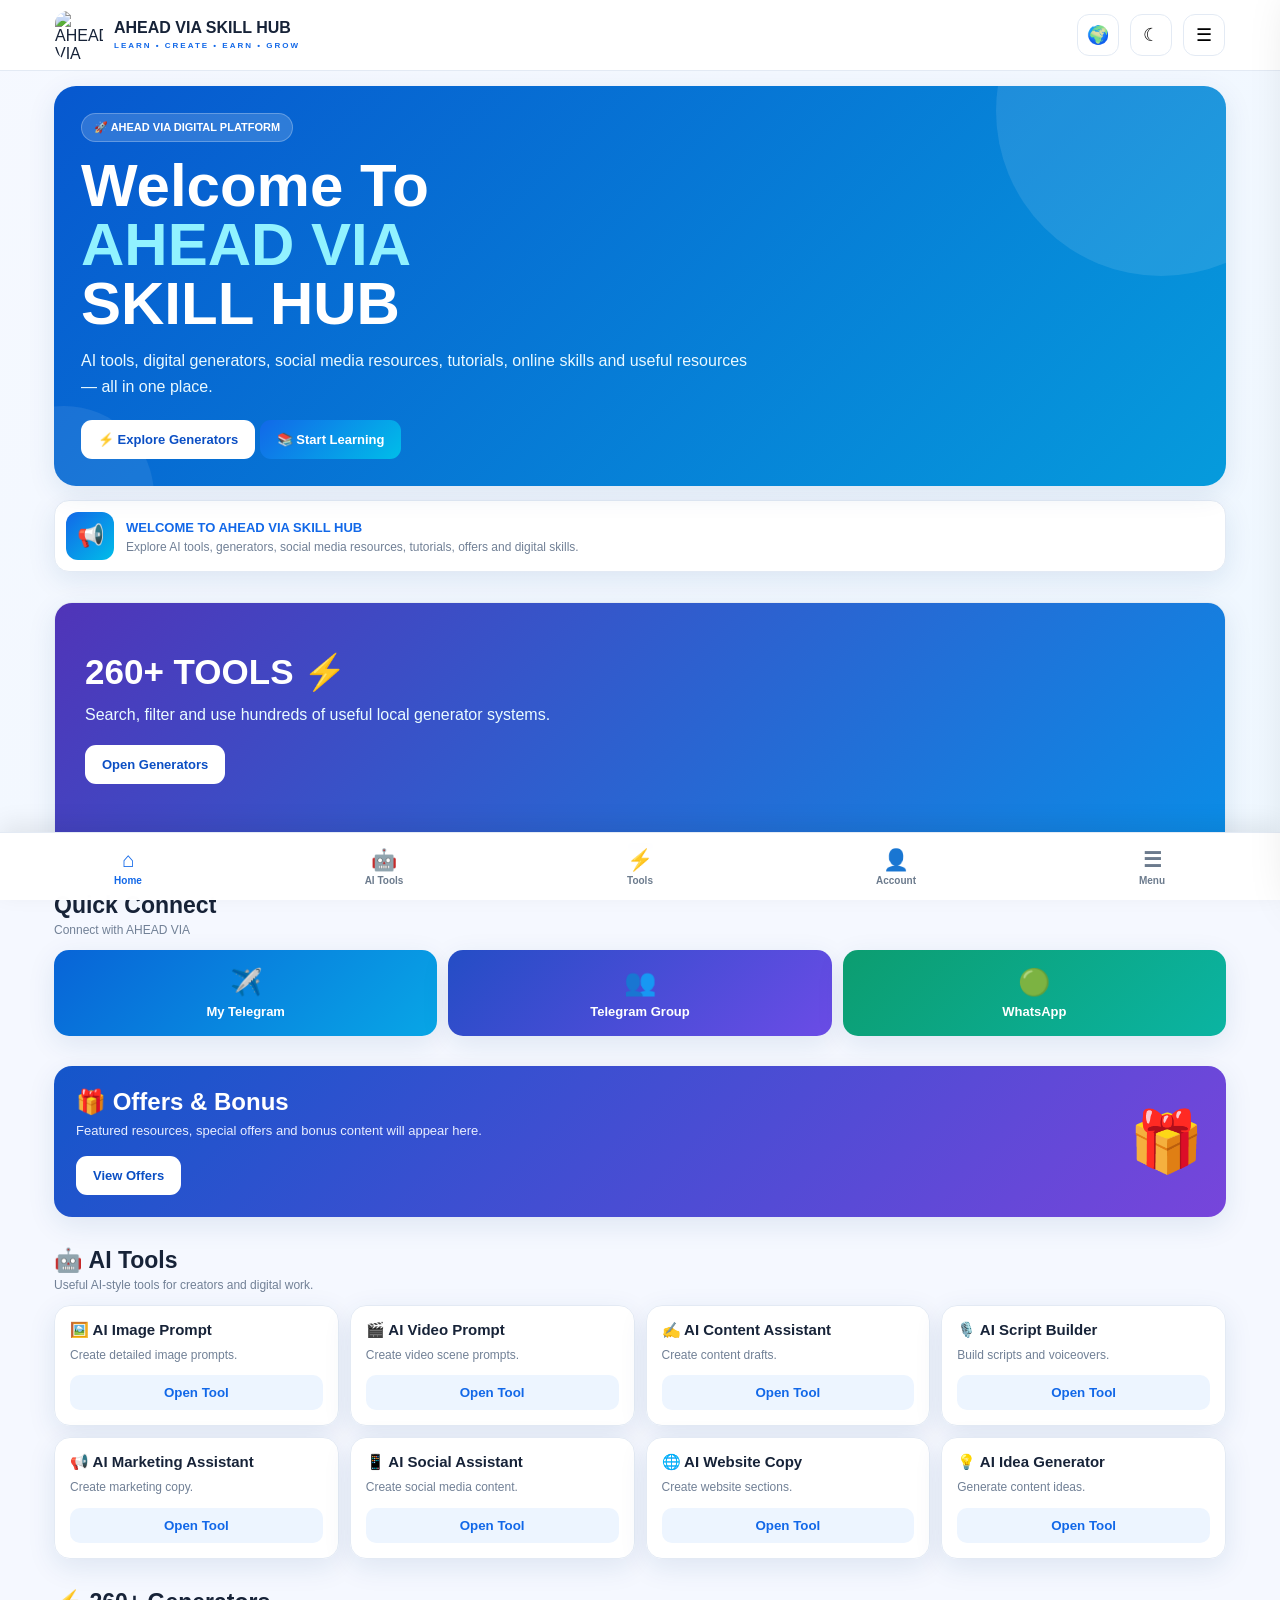
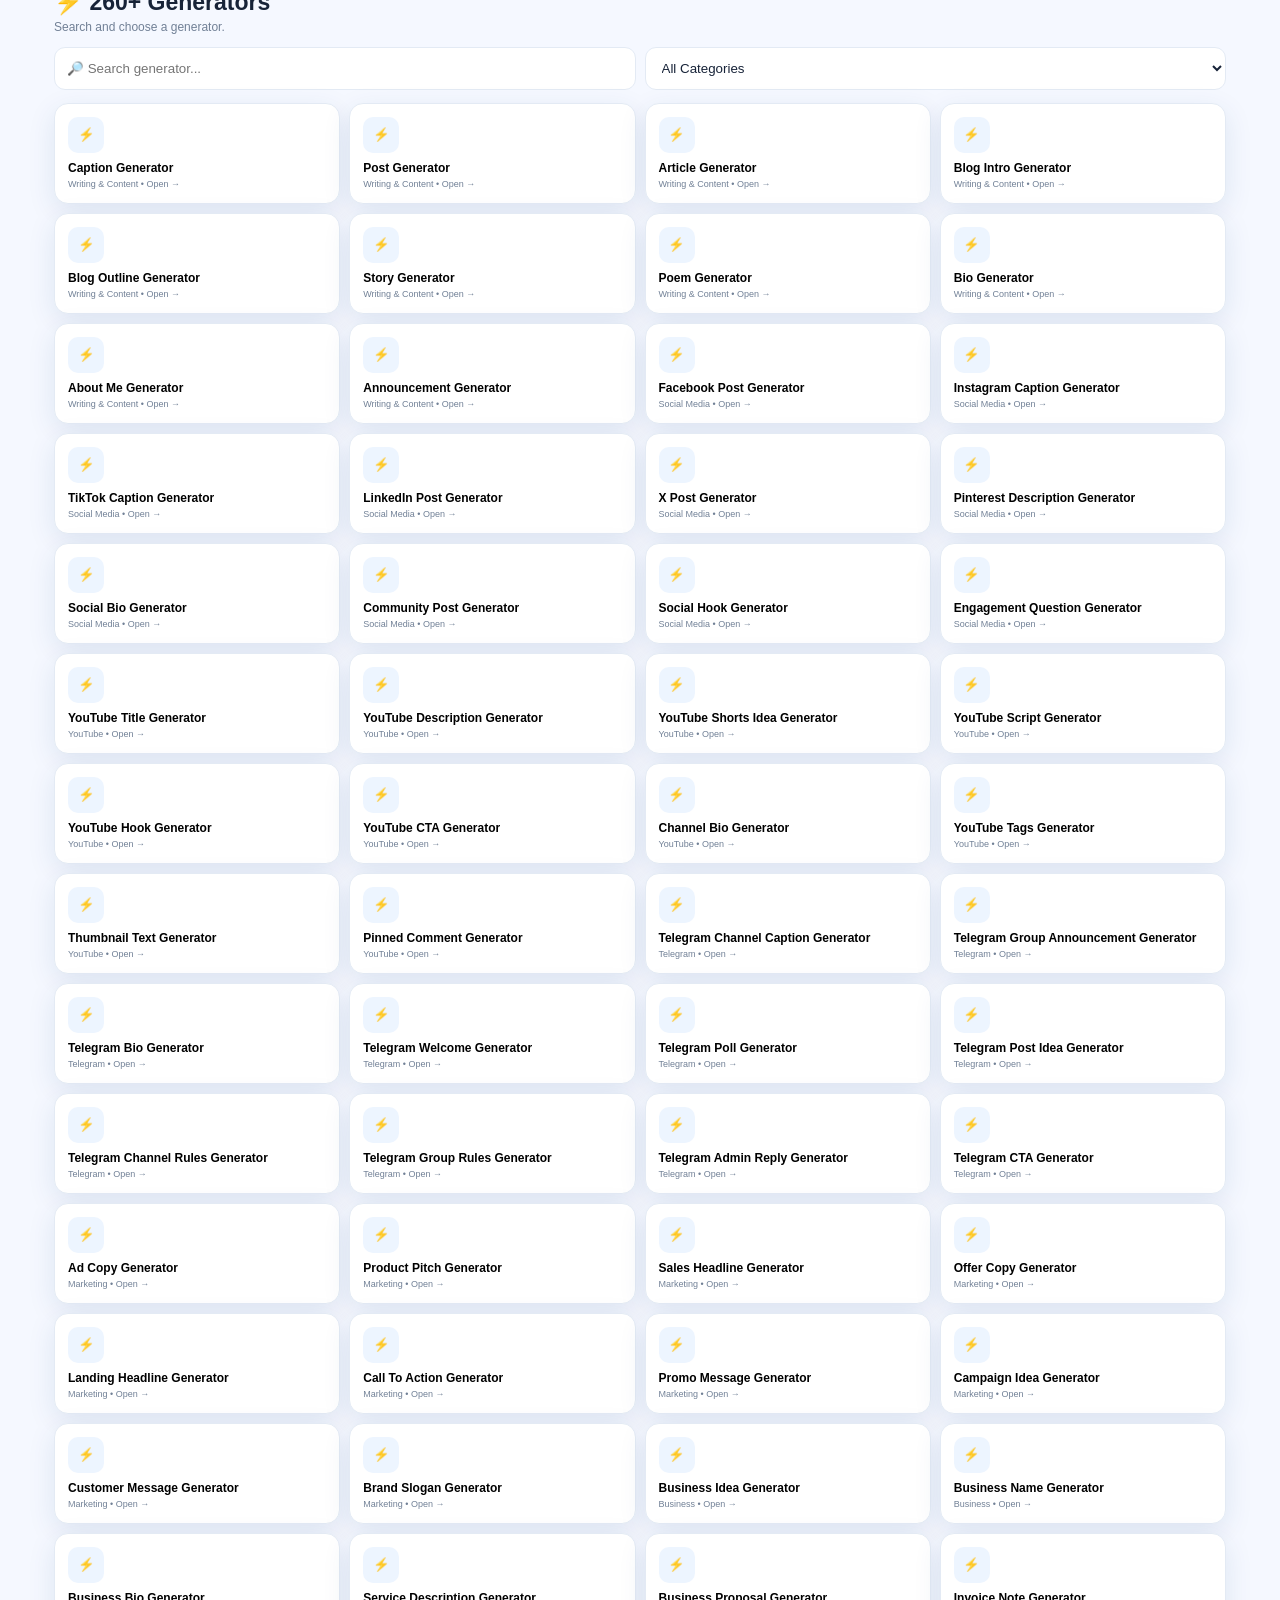
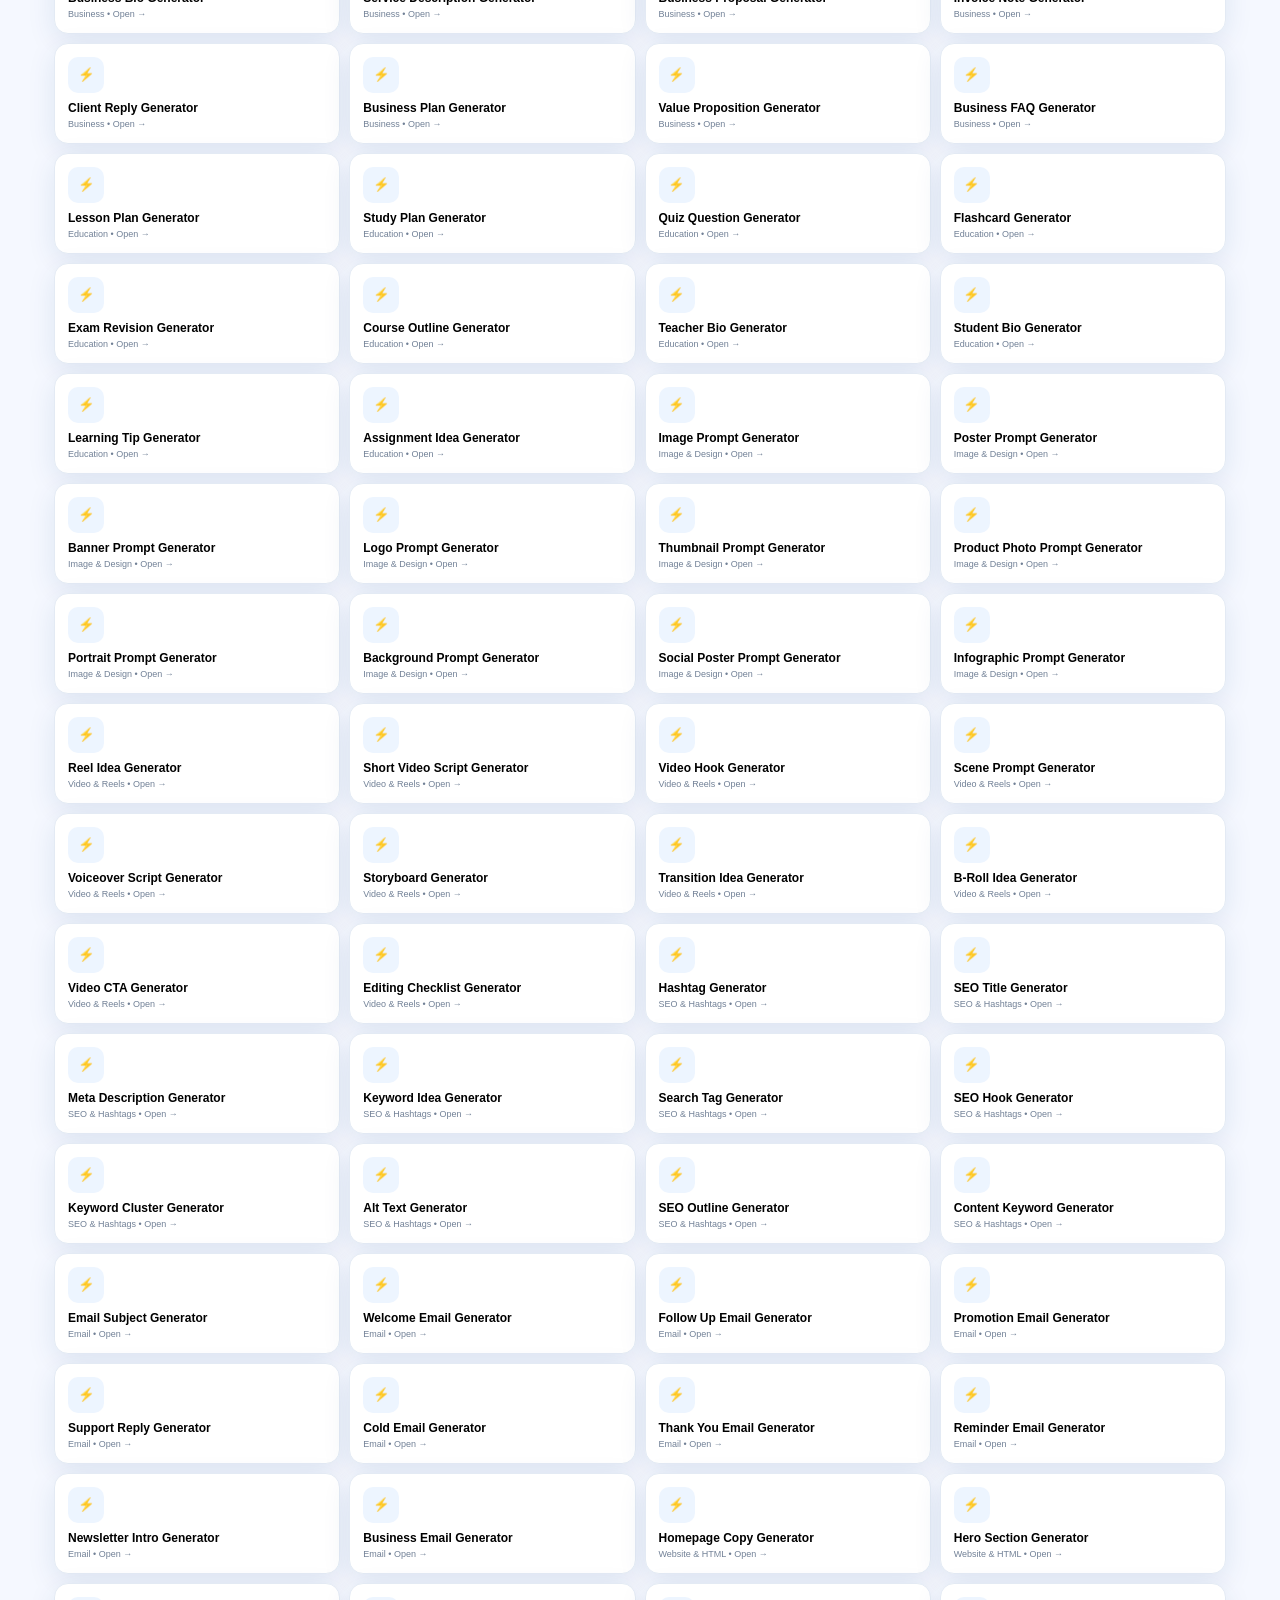
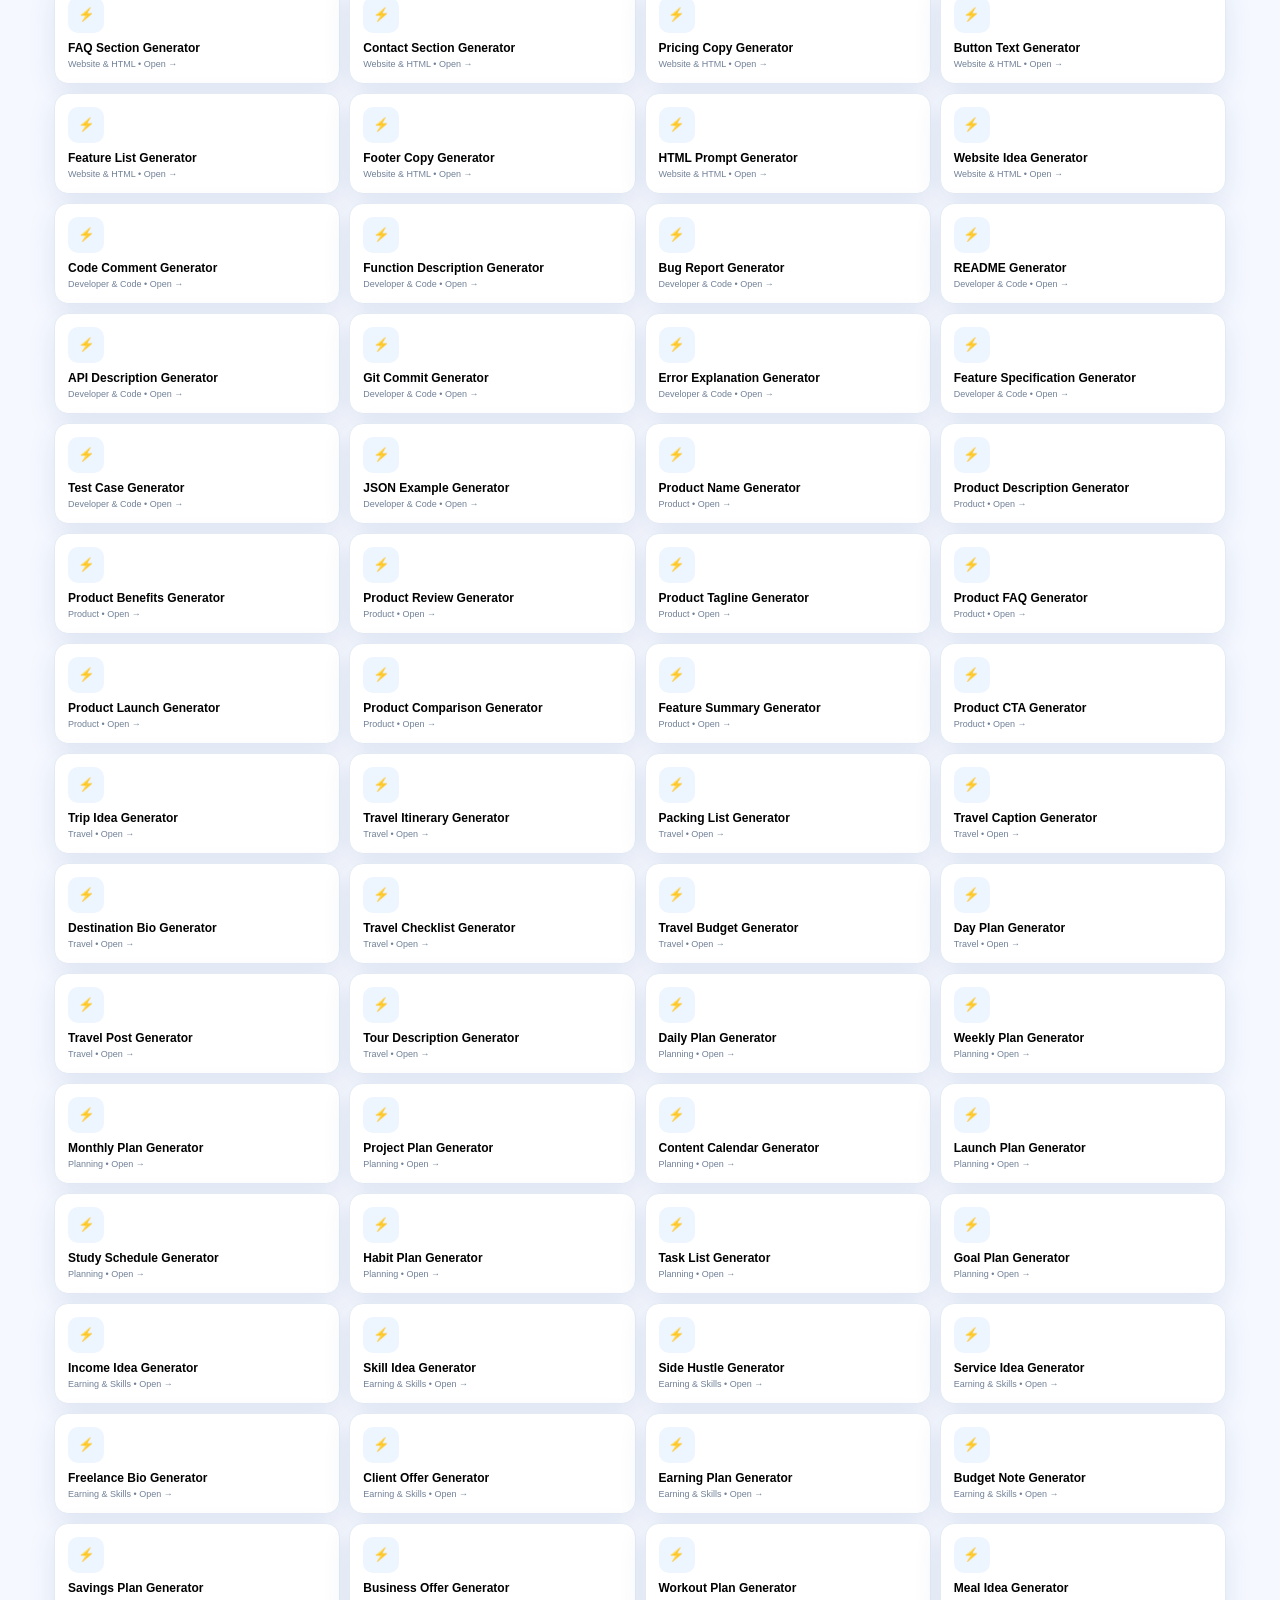
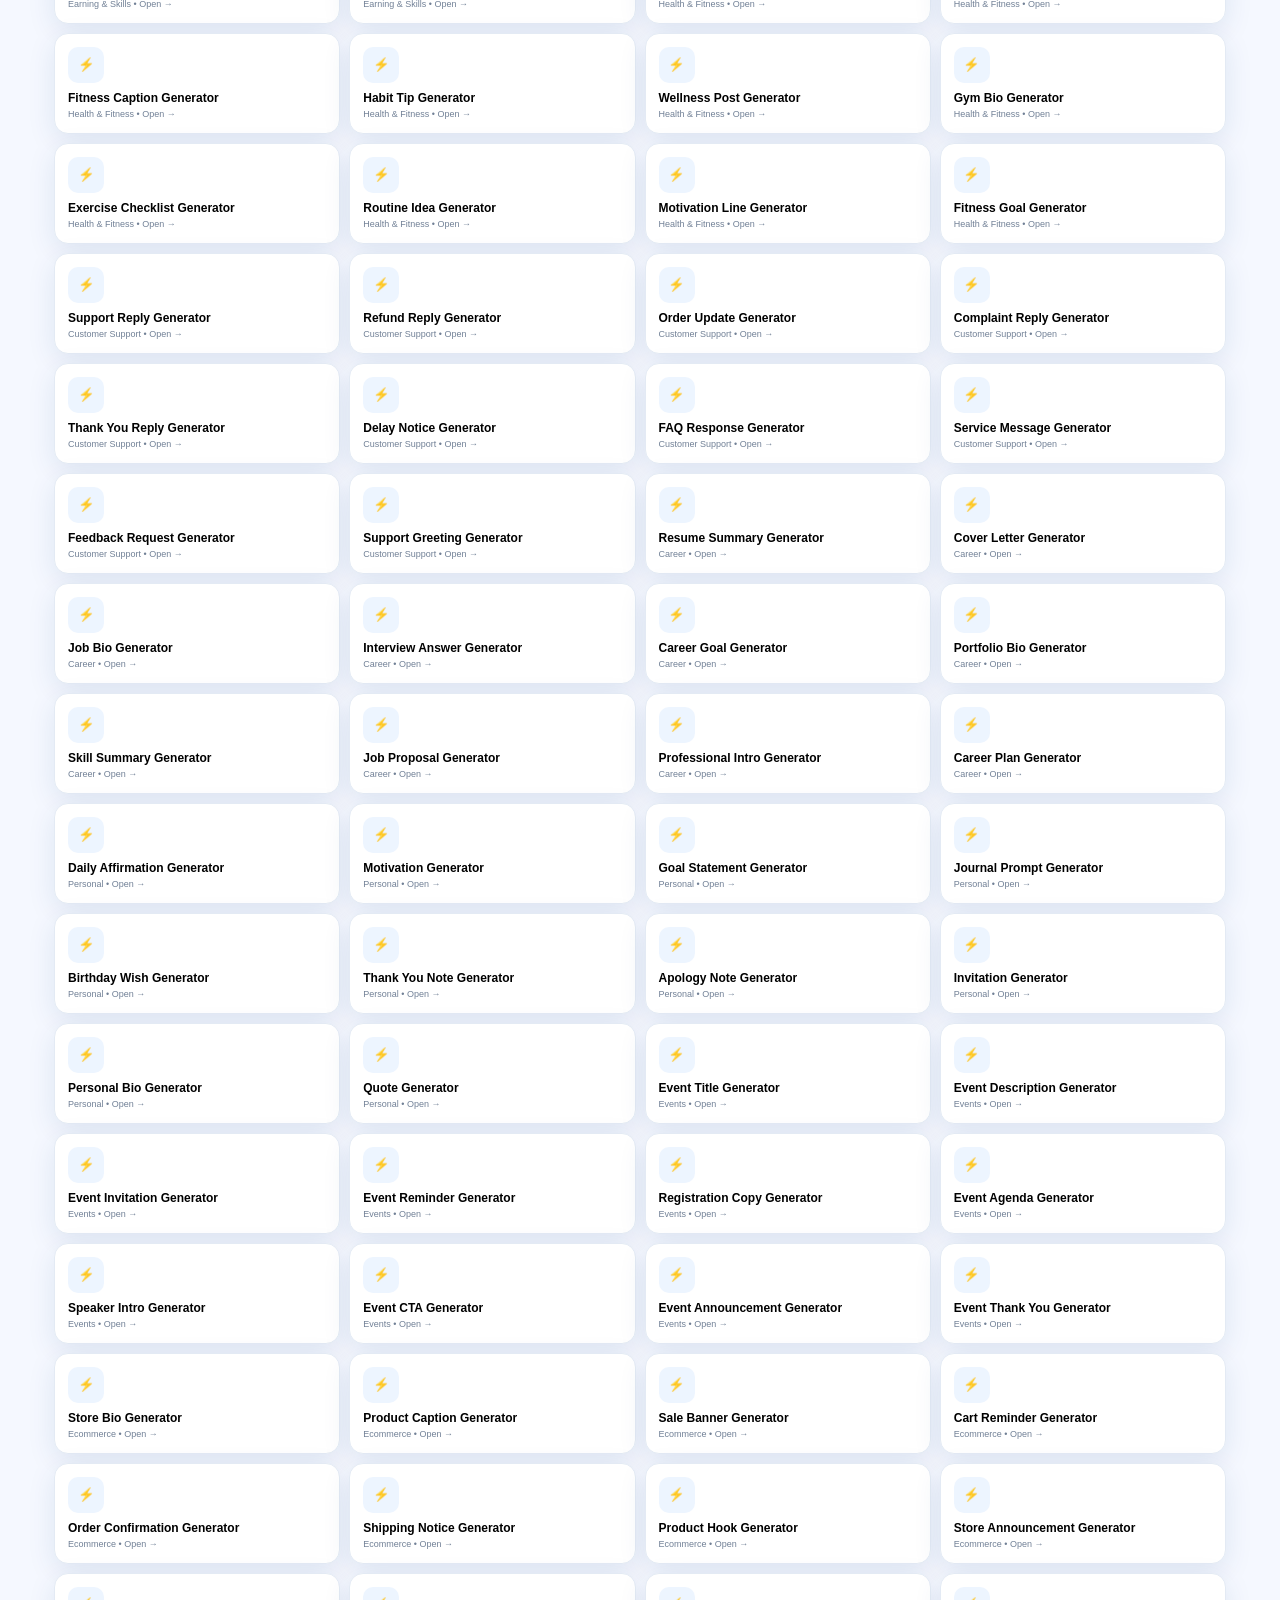
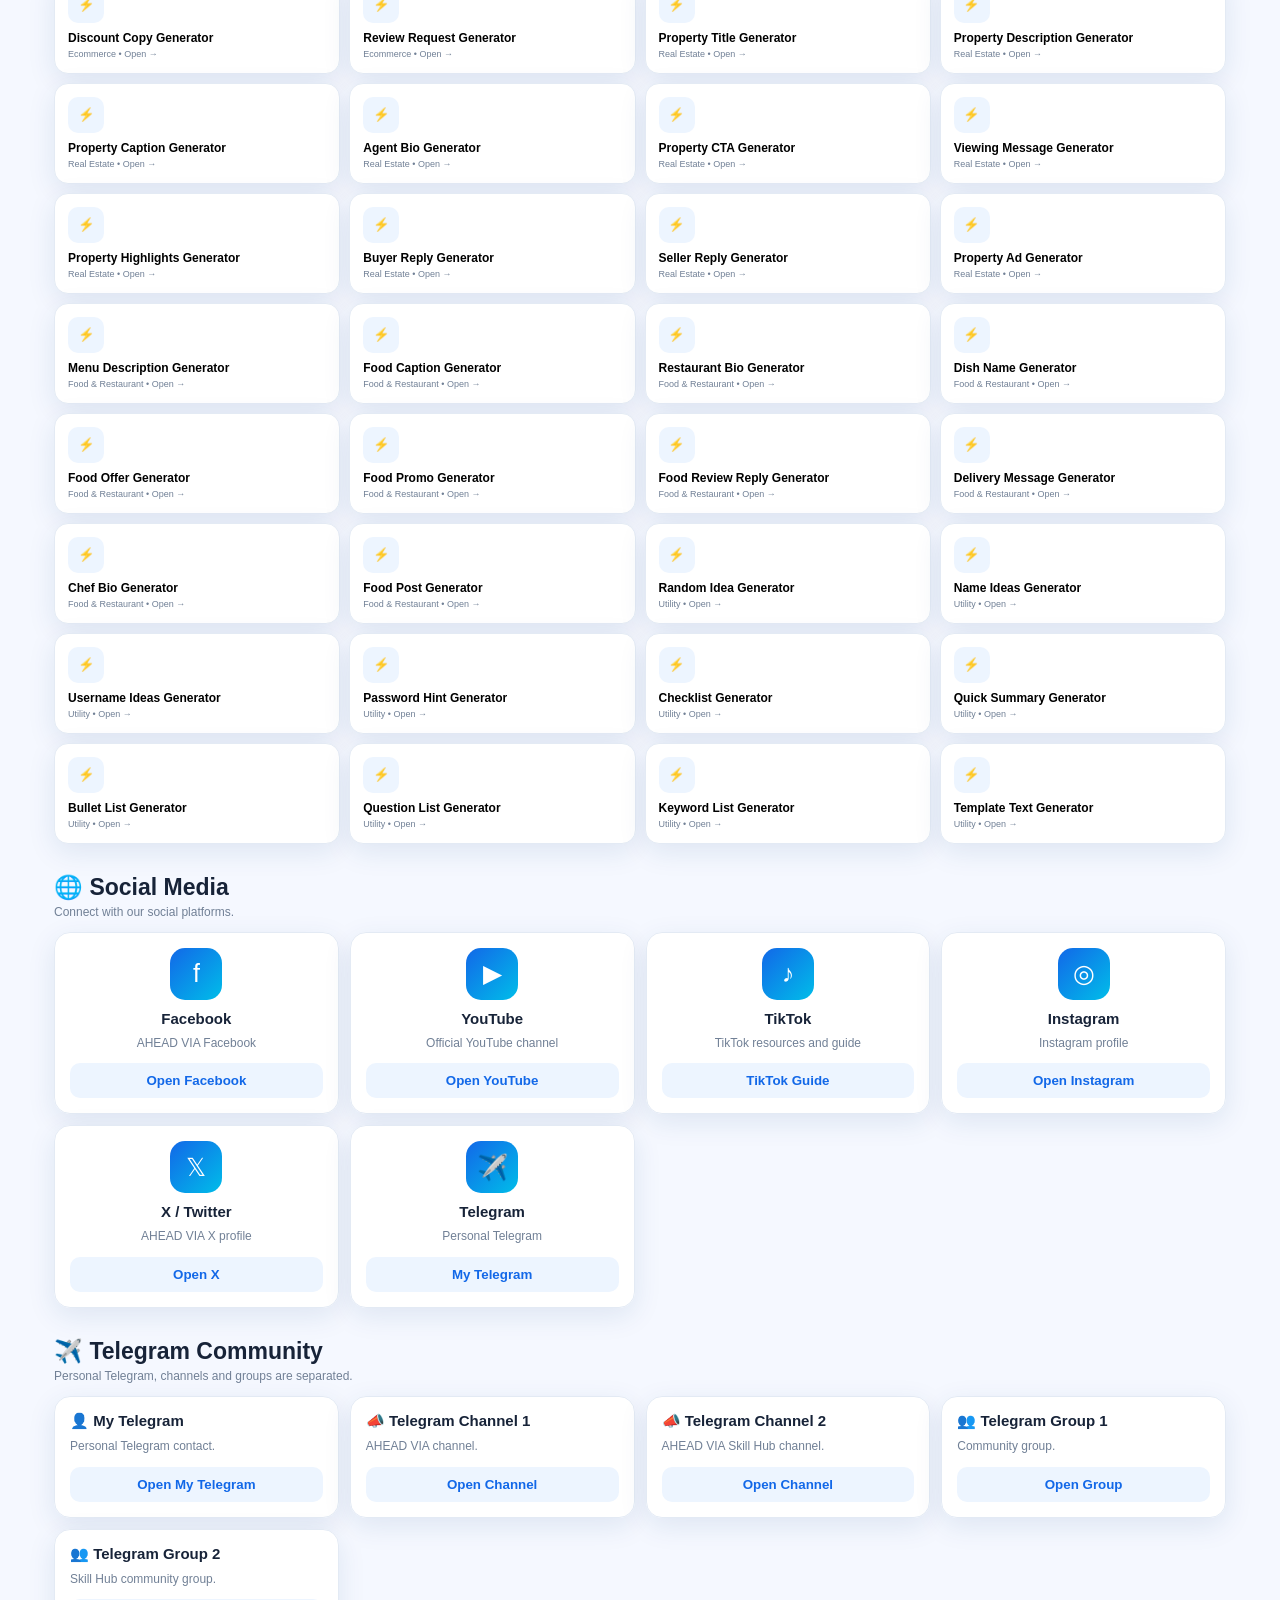
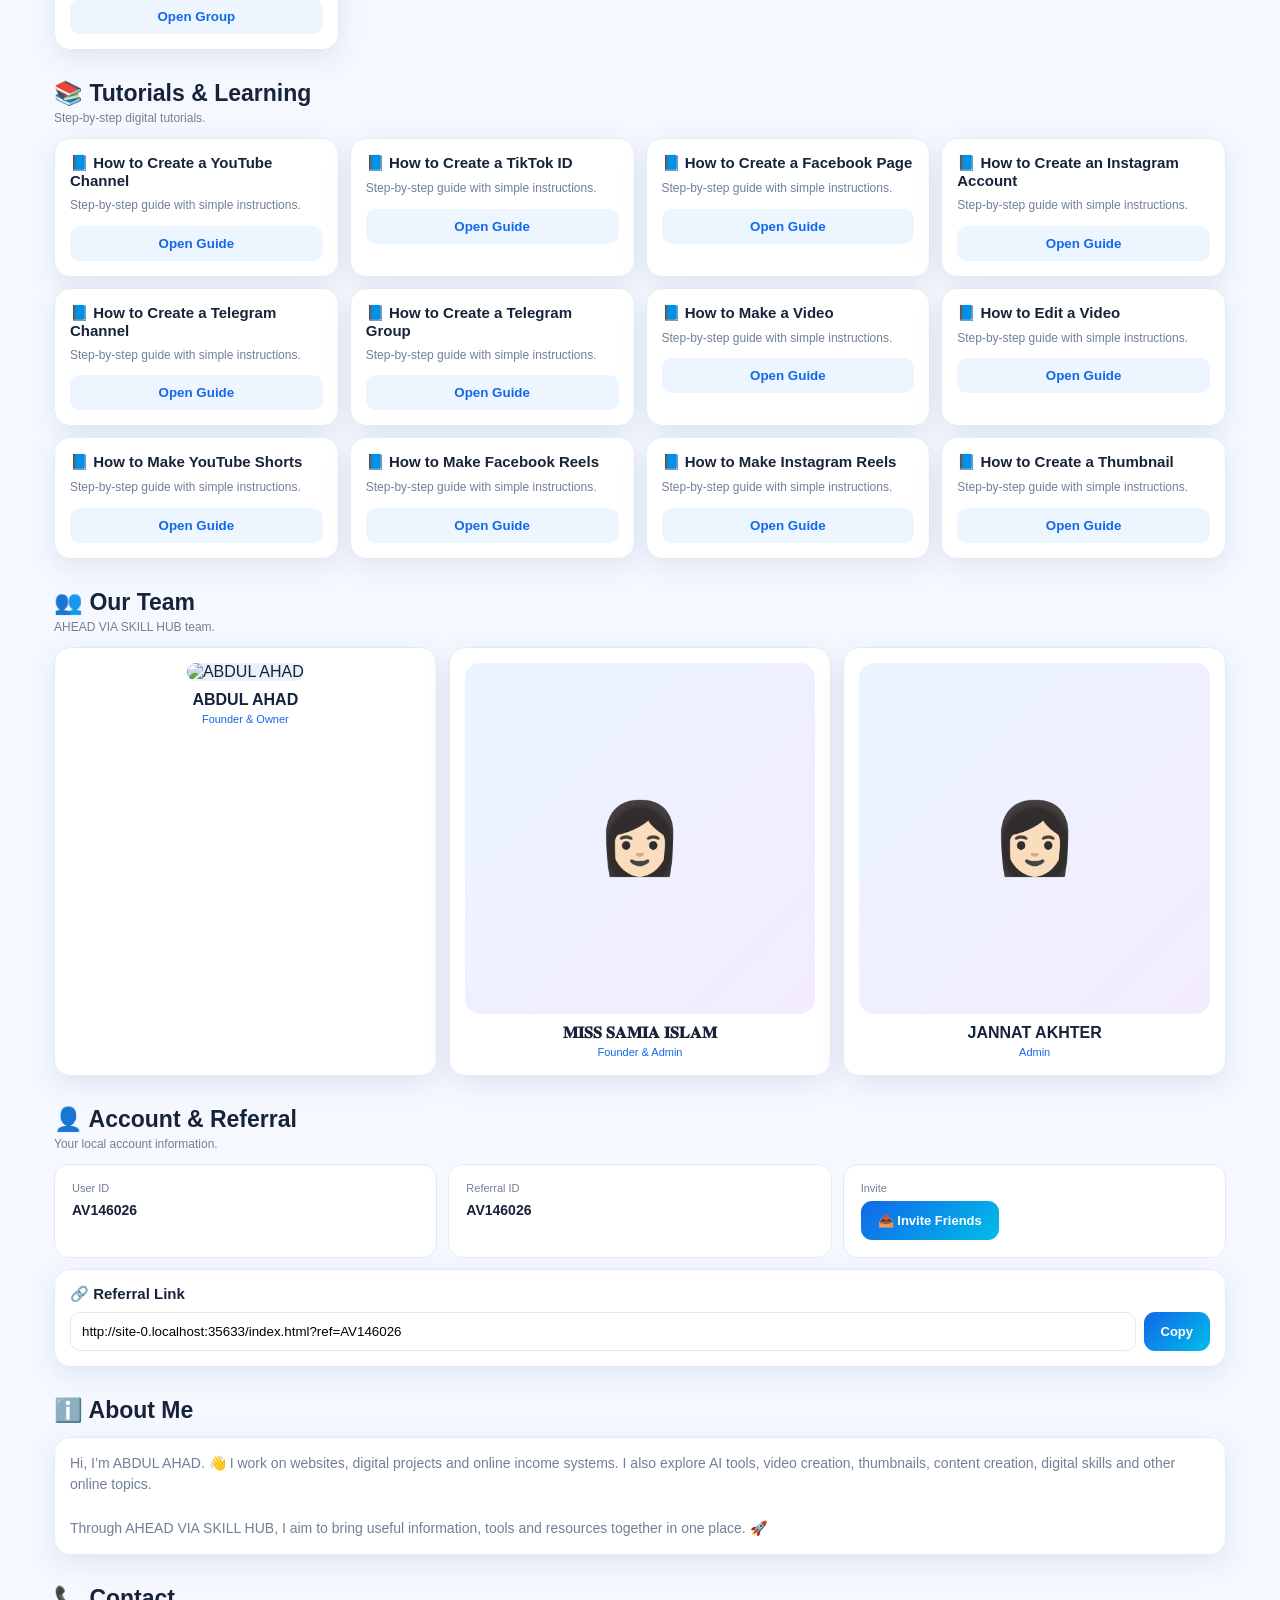
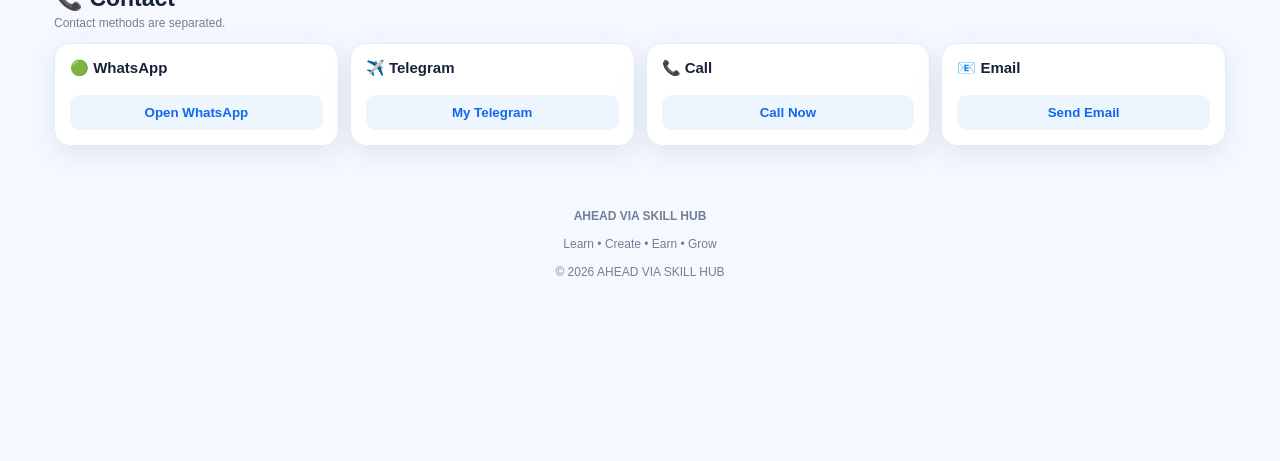
==== index.html @ 575f5047 "Update index.html" ====
<!DOCTYPE html>
<html lang="en">
<head>
<meta charset="UTF-8">
<meta name="viewport" content="width=device-width, initial-scale=1.0">
<title>AHEAD VIA SKILL HUB</title>

<style>
:root{
  --blue:#1268e8;
  --blue2:#0b4fc4;
  --cyan:#00bde9;
  --bg:#f5f8ff;
  --card:#ffffff;
  --text:#172338;
  --muted:#718096;
  --border:#e3eaf4;
  --soft:#edf5ff;
  --green:#15b879;
  --orange:#ff9f1c;
  --pink:#ef477f;
  --shadow:0 8px 28px rgba(20,70,130,.10);
}

*{
  box-sizing:border-box;
  margin:0;
  padding:0;
}

html{
  scroll-behavior:smooth;
}

body{
  font-family:Arial,Helvetica,sans-serif;
  background:var(--bg);
  color:var(--text);
  padding-bottom:82px;
}

/* ================= BACKGROUND ================= */

body::before{
  content:"";
  position:fixed;
  inset:0;
  z-index:-2;
  background:
    linear-gradient(135deg,rgba(245,248,255,.94),rgba(238,247,255,.94)),
    url("BACKGROUND_IMAGE");
  background-size:cover;
  background-position:center;
  background-attachment:fixed;
}

/* ================= HEADER ================= */

.header{
  position:sticky;
  top:0;
  z-index:100;
  background:rgba(255,255,255,.96);
  backdrop-filter:blur(15px);
  border-bottom:1px solid var(--border);
}

.header-inner{
  max-width:1200px;
  height:70px;
  margin:auto;
  padding:0 15px;
  display:flex;
  align-items:center;
  gap:11px;
}

.logo{
  width:48px;
  height:48px;
  object-fit:contain;
  border-radius:13px;
}

.brand{
  font-size:16px;
  font-weight:900;
  line-height:1.1;
}

.brand small{
  display:block;
  color:var(--blue);
  font-size:8px;
  letter-spacing:2px;
  margin-top:5px;
}

.header-spacer{
  flex:1;
}

.header-btn{
  width:42px;
  height:42px;
  border:1px solid var(--border);
  background:#fff;
  border-radius:12px;
  cursor:pointer;
  font-size:18px;
}

/* ================= CONTAINER ================= */

.container{
  max-width:1200px;
  margin:auto;
  padding:0 14px;
}

/* ================= HERO ================= */

.hero{
  margin-top:15px;
  border-radius:22px;
  min-height:280px;
  padding:27px;
  position:relative;
  overflow:hidden;
  color:#fff;
  background:
    linear-gradient(135deg,#0758cf,#069bdc);
  box-shadow:var(--shadow);
}

.hero::before{
  content:"";
  position:absolute;
  width:330px;
  height:330px;
  border-radius:50%;
  right:-100px;
  top:-140px;
  background:rgba(255,255,255,.10);
}

.hero::after{
  content:"";
  position:absolute;
  width:180px;
  height:180px;
  border-radius:50%;
  left:-80px;
  bottom:-100px;
  background:rgba(255,255,255,.08);
}

.hero-content{
  position:relative;
  z-index:2;
  max-width:720px;
}

.hero-badge{
  display:inline-block;
  padding:7px 12px;
  background:rgba(255,255,255,.16);
  border:1px solid rgba(255,255,255,.25);
  border-radius:30px;
  font-size:11px;
  font-weight:bold;
  margin-bottom:15px;
}

.hero h1{
  font-size:clamp(32px,6vw,60px);
  line-height:.98;
  margin-bottom:15px;
}

.hero h1 span{
  color:#91f2ff;
}

.hero p{
  line-height:1.6;
  color:#e9f9ff;
  max-width:680px;
  margin-bottom:20px;
}

.btn{
  border:none;
  border-radius:11px;
  padding:12px 17px;
  cursor:pointer;
  font-weight:800;
  font-size:13px;
}

.btn-white{
  background:#fff;
  color:var(--blue2);
}

.btn-blue{
  background:linear-gradient(135deg,var(--blue),var(--cyan));
  color:#fff;
}

/* ================= NOTICE ================= */

.notice{
  margin-top:14px;
  background:#fff;
  border:1px solid var(--border);
  border-radius:15px;
  padding:11px;
  display:flex;
  align-items:center;
  gap:12px;
  box-shadow:var(--shadow);
}

.notice-icon{
  width:48px;
  height:48px;
  flex-shrink:0;
  border-radius:12px;
  display:grid;
  place-items:center;
  color:#fff;
  background:linear-gradient(135deg,var(--blue),var(--cyan));
  font-size:22px;
}

.notice strong{
  color:var(--blue);
  font-size:13px;
}

.notice p{
  color:var(--muted);
  font-size:12px;
  margin-top:4px;
}

/* ================= SECTIONS ================= */

.section{
  margin-top:30px;
}

.section-head{
  display:flex;
  align-items:end;
  justify-content:space-between;
  margin-bottom:13px;
}

.section-title{
  font-size:23px;
  font-weight:900;
}

.section-sub{
  color:var(--muted);
  font-size:12px;
  margin-top:4px;
}

/* ================= WELCOME SLIDER ================= */

.slider{
  position:relative;
  overflow:hidden;
  margin-top:14px;
  border-radius:18px;
  background:#fff;
  border:1px solid var(--border);
  box-shadow:var(--shadow);
}

.slides{
  display:flex;
  transition:.5s;
}

.slide{
  min-width:100%;
  min-height:230px;
  padding:30px;
  color:#fff;
  display:flex;
  align-items:center;
  background:linear-gradient(135deg,#084fca,#00a9e5);
}

.slide:nth-child(2){
  background:linear-gradient(135deg,#5034b8,#0b8ce6);
}

.slide:nth-child(3){
  background:linear-gradient(135deg,#0c8b72,#0b64d6);
}

.slide-content{
  max-width:680px;
}

.slide h2{
  font-size:35px;
  margin-bottom:10px;
}

.slide p{
  color:#eafcff;
  line-height:1.5;
}

.dots{
  display:flex;
  justify-content:center;
  gap:6px;
  padding:10px;
  background:#fff;
}

.dot{
  width:8px;
  height:8px;
  border-radius:50%;
  background:#cbd5e1;
}

.dot.active{
  width:25px;
  border-radius:20px;
  background:var(--blue);
}

/* ================= QUICK BUTTONS ================= */

.quick{
  display:grid;
  grid-template-columns:repeat(3,1fr);
  gap:11px;
}

.quick-card{
  border:none;
  padding:17px 10px;
  border-radius:15px;
  color:#fff;
  cursor:pointer;
  min-height:78px;
  box-shadow:var(--shadow);
  background:linear-gradient(135deg,#0864d7,#08a6e6);
}

.quick-card:nth-child(2){
  background:linear-gradient(135deg,#244dc5,#6b4ce6);
}

.quick-card:nth-child(3){
  background:linear-gradient(135deg,#0c9d70,#0bb4a2);
}

.quick-icon{
  font-size:26px;
  display:block;
  margin-bottom:6px;
}

.quick-card strong{
  font-size:13px;
}

/* ================= OFFER ================= */

.offer{
  padding:22px;
  border-radius:18px;
  color:#fff;
  display:flex;
  align-items:center;
  justify-content:space-between;
  gap:15px;
  background:linear-gradient(135deg,#1456ca,#7745db);
  box-shadow:var(--shadow);
}

.offer h2{
  font-size:24px;
  margin-bottom:7px;
}

.offer p{
  color:#e8edff;
  font-size:13px;
}

.offer-icon{
  font-size:60px;
}

/* ================= CARDS ================= */

.grid{
  display:grid;
  grid-template-columns:repeat(4,1fr);
  gap:11px;
}

.card{
  background:rgba(255,255,255,.96);
  border:1px solid var(--border);
  border-radius:16px;
  padding:15px;
  box-shadow:var(--shadow);
}

.card h3{
  font-size:15px;
  margin-bottom:7px;
}

.card p{
  font-size:12px;
  line-height:1.55;
  color:var(--muted);
}

.card-btn{
  width:100%;
  margin-top:11px;
  padding:10px;
  border:0;
  border-radius:10px;
  background:var(--soft);
  color:var(--blue);
  font-weight:800;
  cursor:pointer;
}

/* ================= GENERATORS ================= */

.generator-tools{
  display:flex;
  gap:9px;
  margin-bottom:13px;
}

.generator-tools input,
.generator-tools select{
  flex:1;
  min-width:0;
  padding:12px;
  border:1px solid var(--border);
  border-radius:11px;
  outline:none;
  background:#fff;
  color:var(--text);
}

.generator-grid{
  display:grid;
  grid-template-columns:repeat(4,1fr);
  gap:9px;
}

.generator{
  border:1px solid var(--border);
  background:#fff;
  border-radius:14px;
  padding:13px;
  text-align:left;
  cursor:pointer;
  box-shadow:var(--shadow);
  transition:.15s;
}

.generator:hover{
  transform:translateY(-2px);
}

.generator-icon{
  width:36px;
  height:36px;
  display:grid;
  place-items:center;
  background:var(--soft);
  border-radius:10px;
  margin-bottom:8px;
}

.generator strong{
  display:block;
  font-size:12px;
}

.generator small{
  color:var(--muted);
  font-size:9px;
}

/* ================= SOCIAL ================= */

.social-card{
  text-align:center;
}

.social-icon{
  width:52px;
  height:52px;
  margin:auto auto 10px;
  border-radius:15px;
  display:grid;
  place-items:center;
  color:#fff;
  font-size:25px;
  background:linear-gradient(135deg,var(--blue),var(--cyan));
}

/* ================= TEAM ================= */

.team{
  display:grid;
  grid-template-columns:repeat(3,1fr);
  gap:12px;
}

.team-card{
  text-align:center;
}

.team-photo{
  width:100%;
  aspect-ratio:1;
  object-fit:cover;
  border-radius:15px;
  background:#e9f1fb;
}

.team-placeholder{
  width:100%;
  aspect-ratio:1;
  border-radius:15px;
  display:grid;
  place-items:center;
  font-size:70px;
  background:linear-gradient(135deg,#eaf4ff,#f3ecff);
}

.team-card strong{
  display:block;
  margin-top:10px;
}

.team-card span{
  color:var(--blue);
  font-size:11px;
}

/* ================= ACCOUNT ================= */

.account-box{
  display:grid;
  grid-template-columns:repeat(3,1fr);
  gap:11px;
}

.account-item{
  background:#fff;
  border:1px solid var(--border);
  border-radius:15px;
  padding:17px;
}

.account-item span{
  display:block;
  color:var(--muted);
  font-size:11px;
  margin-bottom:7px;
}

.account-item strong{
  font-size:14px;
}

.referral{
  display:flex;
  gap:8px;
  margin-top:9px;
}

.referral input{
  flex:1;
  min-width:0;
  border:1px solid var(--border);
  border-radius:10px;
  padding:11px;
}

/* ================= CONTACT ================= */

.contact-grid{
  display:grid;
  grid-template-columns:repeat(4,1fr);
  gap:11px;
}

/* ================= FOOTER ================= */

footer{
  margin-top:35px;
  padding:28px 0 100px;
  text-align:center;
  color:var(--muted);
  font-size:12px;
}

/* ================= BOTTOM NAV ================= */

.bottom-nav{
  position:fixed;
  left:0;
  right:0;
  bottom:0;
  height:68px;
  background:rgba(255,255,255,.98);
  backdrop-filter:blur(15px);
  border-top:1px solid var(--border);
  display:grid;
  grid-template-columns:repeat(5,1fr);
  z-index:200;
  box-shadow:0 -8px 25px rgba(0,0,0,.08);
}

.bottom-nav button{
  border:0;
  background:none;
  color:#6c7b8d;
  cursor:pointer;
  font-size:10px;
  font-weight:700;
}

.bottom-nav button b{
  display:block;
  font-size:21px;
  margin-bottom:3px;
}

.bottom-nav button.active{
  color:var(--blue);
}

/* ================= MENU ================= */

.menu{
  position:fixed;
  inset:0 0 0 auto;
  width:min(390px,94vw);
  background:#fff;
  z-index:500;
  transform:translateX(110%);
  transition:.25s;
  overflow:auto;
  box-shadow:-15px 0 50px rgba(0,0,0,.2);
  padding:16px;
}

.menu.open{
  transform:translateX(0);
}

.menu-head{
  display:flex;
  align-items:center;
  gap:10px;
  margin-bottom:13px;
}

.menu-head h2{
  flex:1;
}

.menu-close{
  width:40px;
  height:40px;
  border:1px solid var(--border);
  background:#f5f8fc;
  border-radius:11px;
  font-size:20px;
}

.menu-item{
  width:100%;
  border:1px solid var(--border);
  background:#f8fbff;
  border-radius:11px;
  padding:13px;
  text-align:left;
  margin:4px 0;
  font-weight:700;
  cursor:pointer;
  color:var(--text);
}

/* ================= MODAL ================= */

.modal{
  position:fixed;
  inset:0;
  background:rgba(3,16,32,.72);
  z-index:700;
  display:none;
  padding:15px;
  overflow:auto;
}

.modal.show{
  display:block;
}

.modal-box{
  max-width:700px;
  margin:5vh auto;
  background:#fff;
  border-radius:20px;
  padding:18px;
}

.modal-head{
  display:flex;
  align-items:center;
  gap:10px;
  margin-bottom:15px;
}

.modal-head h2{
  flex:1;
}

.close{
  width:40px;
  height:40px;
  border:1px solid var(--border);
  background:#f5f8fc;
  border-radius:10px;
}

.form{
  display:grid;
  gap:9px;
}

.form label{
  font-size:12px;
  font-weight:bold;
}

.form input,
.form textarea,
.form select{
  width:100%;
  padding:12px;
  border:1px solid var(--border);
  border-radius:10px;
  outline:none;
}

.output{
  min-height:150px;
  white-space:pre-wrap;
  background:#f4f9ff;
  border:1px solid #d9eaff;
  border-radius:12px;
  padding:13px;
  line-height:1.55;
}

/* ================= DARK ================= */

body.dark{
  --bg:#07121f;
  --card:#0d1d2f;
  --text:#f5f9ff;
  --muted:#9bb0c5;
  --border:#1d3852;
  --soft:#112b47;
}

body.dark::before{
  background:linear-gradient(135deg,rgba(5,16,28,.96),rgba(7,25,42,.96));
}

body.dark .header,
body.dark .bottom-nav,
body.dark .menu,
body.dark .modal-box,
body.dark .card,
body.dark .generator,
body.dark .notice,
body.dark .account-item,
body.dark .generator-tools input,
body.dark .generator-tools select{
  background:#0d1d2f;
}

body.dark .header-btn,
body.dark .menu-item,
body.dark .menu-close,
body.dark .close{
  background:#10243a;
  color:#fff;
}

/* ================= RESPONSIVE ================= */

@media(max-width:900px){
  .grid{
    grid-template-columns:repeat(2,1fr);
  }

  .generator-grid{
    grid-template-columns:repeat(3,1fr);
  }

  .contact-grid{
    grid-template-columns:repeat(2,1fr);
  }

  .account-box{
    grid-template-columns:1fr 1fr;
  }
}

@media(max-width:600px){
  .container{
    padding:0 10px;
  }

  .header-inner{
    height:64px;
    padding:0 10px;
  }

  .logo{
    width:43px;
    height:43px;
  }

  .brand{
    font-size:13px;
  }

  .brand small{
    font-size:7px;
  }

  .hero{
    min-height:260px;
    padding:21px;
    border-radius:18px;
  }

  .hero h1{
    font-size:38px;
  }

  .slide{
    min-height:210px;
    padding:22px;
  }

  .slide h2{
    font-size:28px;
  }

  .quick{
    grid-template-columns:repeat(3,1fr);
    gap:7px;
  }

  .quick-card{
    min-height:80px;
    padding:10px 5px;
  }

  .quick-icon{
    font-size:22px;
  }

  .quick-card strong{
    font-size:10px;
  }

  .grid{
    grid-template-columns:1fr 1fr;
    gap:8px;
  }

  .generator-grid{
    grid-template-columns:repeat(2,1fr);
    gap:7px;
  }

  .generator{
    padding:10px;
  }

  .generator strong{
    font-size:11px;
  }

  .team{
    grid-template-columns:1fr;
  }

  .team-card{
    max-width:310px;
    margin:auto;
  }

  .account-box{
    grid-template-columns:1fr;
  }

  .contact-grid{
    grid-template-columns:1fr 1fr;
  }

  .offer{
    padding:17px;
  }

  .offer-icon{
    font-size:42px;
  }

  .notice p{
    font-size:10px;
  }

  .generator-tools{
    flex-direction:column;
  }
}

@media(max-width:380px){
  .quick-card strong{
    font-size:9px;
  }

  .grid{
    grid-template-columns:1fr;
  }
}
</style>
</head>

<body>

<!-- =========================================================
     HEADER
========================================================= -->

<header class="header">
  <div class="header-inner">

    <img
      class="logo"
      src="https://i.ibb.co.com/xd1bjsh/1788349715746.png"
      alt="AHEAD VIA SKILL HUB"
    >

    <div class="brand">
      AHEAD VIA SKILL HUB
      <small>LEARN • CREATE • EARN • GROW</small>
    </div>

    <div class="header-spacer"></div>

    <button class="header-btn" onclick="openSettings()">🌍</button>
    <button class="header-btn" onclick="toggleDark()">☾</button>
    <button class="header-btn" onclick="openMenu()">☰</button>

  </div>
</header>


<main class="container">

<!-- =========================================================
     HERO
========================================================= -->

<section id="home" class="hero">

  <div class="hero-content">

    <div class="hero-badge">
      🚀 AHEAD VIA DIGITAL PLATFORM
    </div>

    <h1>
      Welcome To<br>
      <span>AHEAD VIA</span><br>
      SKILL HUB
    </h1>

    <p>
      AI tools, digital generators, social media resources,
      tutorials, online skills and useful resources — all in one place.
    </p>

    <button class="btn btn-white" onclick="scrollToId('generators')">
      ⚡ Explore Generators
    </button>

    <button class="btn btn-blue" onclick="scrollToId('learning')">
      📚 Start Learning
    </button>

  </div>

</section>


<!-- =========================================================
     NOTICE
========================================================= -->

<div class="notice">

  <div class="notice-icon">📢</div>

  <div>
    <strong>WELCOME TO AHEAD VIA SKILL HUB</strong>

    <p>
      Explore AI tools, generators, social media resources,
      tutorials, offers and digital skills.
    </p>
  </div>

</div>


<!-- =========================================================
     WELCOME SLIDER
========================================================= -->

<section class="section">

  <div class="slider">

    <div class="slides" id="slides">

      <div class="slide">
        <div class="slide-content">
          <h2>WELCOME 👋</h2>
          <p>
            Your new digital skill platform for AI tools,
            content creation, social media and online resources.
          </p>
          <br>
          <button class="btn btn-white" onclick="scrollToId('ai')">
            Explore AI Tools
          </button>
        </div>
      </div>

      <div class="slide">
        <div class="slide-content">
          <h2>260+ TOOLS ⚡</h2>
          <p>
            Search, filter and use hundreds of useful local
            generator systems.
          </p>
          <br>
          <button class="btn btn-white" onclick="scrollToId('generators')">
            Open Generators
          </button>
        </div>
      </div>

      <div class="slide">
        <div class="slide-content">
          <h2>LEARN & GROW 📚</h2>
          <p>
            Learn how to create channels, accounts, content,
            videos, thumbnails and more.
          </p>
          <br>
          <button class="btn btn-white" onclick="scrollToId('learning')">
            View Tutorials
          </button>
        </div>
      </div>

    </div>

    <div class="dots">
      <span class="dot active"></span>
      <span class="dot"></span>
      <span class="dot"></span>
    </div>

  </div>

</section>


<!-- =========================================================
     QUICK CONTACT
========================================================= -->

<section class="section">

  <div class="section-head">
    <div>
      <div class="section-title">Quick Connect</div>
      <div class="section-sub">
        Connect with AHEAD VIA
      </div>
    </div>
  </div>

  <div class="quick">

    <button class="quick-card"
      onclick="window.open('https://t.me/Aheadvia1298','_blank')">

      <span class="quick-icon">✈️</span>
      <strong>My Telegram</strong>

    </button>


    <button class="quick-card"
      onclick="window.open('https://t.me/Aheadviaiskill_hab','_blank')">

      <span class="quick-icon">👥</span>
      <strong>Telegram Group</strong>

    </button>


    <button class="quick-card"
      onclick="window.open('https://wa.me/8801400524877','_blank')">

      <span class="quick-icon">🟢</span>
      <strong>WhatsApp</strong>

    </button>

  </div>

</section>


<!-- =========================================================
     OFFER
========================================================= -->

<section class="section" id="offers">

  <div class="offer">

    <div>
      <h2>🎁 Offers & Bonus</h2>

      <p>
        Featured resources, special offers and bonus
        content will appear here.
      </p>

      <br>

      <button class="btn btn-white"
        onclick="showMessage('Offers section is ready for your future offers.')">

        View Offers

      </button>

    </div>

    <div class="offer-icon">
      🎁
    </div>

  </div>

</section>


<!-- =========================================================
     AI TOOLS
========================================================= -->

<section class="section" id="ai">

  <div class="section-head">

    <div>
      <div class="section-title">
        🤖 AI Tools
      </div>

      <div class="section-sub">
        Useful AI-style tools for creators and digital work.
      </div>
    </div>

  </div>

  <div class="grid" id="aiGrid"></div>

</section>


<!-- =========================================================
     GENERATORS
========================================================= -->

<section class="section" id="generators">

  <div class="section-head">

    <div>

      <div class="section-title">
        ⚡ 260+ Generators
      </div>

      <div class="section-sub">
        Search and choose a generator.
      </div>

    </div>

  </div>


  <div class="generator-tools">

    <input
      id="generatorSearch"
      type="search"
      placeholder="🔎 Search generator..."
      oninput="renderGenerators()"
    >

    <select
      id="generatorCategory"
      onchange="renderGenerators()"
    >

      <option value="All">
        All Categories
      </option>

    </select>

  </div>


  <div
    class="generator-grid"
    id="generatorGrid">
  </div>

</section>


<!-- =========================================================
     SOCIAL MEDIA
========================================================= -->

<section class="section" id="social">

  <div class="section-head">

    <div>
      <div class="section-title">
        🌐 Social Media
      </div>

      <div class="section-sub">
        Connect with our social platforms.
      </div>
    </div>

  </div>


  <div class="grid">

    <div class="card social-card">

      <div class="social-icon">f</div>

      <h3>Facebook</h3>

      <p>
        AHEAD VIA Facebook
      </p>

      <button class="card-btn"
        onclick="window.open('https://www.facebook.com/share/19YtirSEwS/','_blank')">

        Open Facebook

      </button>

    </div>


    <div class="card social-card">

      <div class="social-icon">▶</div>

      <h3>YouTube</h3>

      <p>
        Official YouTube channel
      </p>

      <button class="card-btn"
        onclick="window.open('https://www.youtube.com/@KittySnipsStories','_blank')">

        Open YouTube

      </button>

    </div>


    <div class="card social-card">

      <div class="social-icon">♪</div>

      <h3>TikTok</h3>

      <p>
        TikTok resources and guide
      </p>

      <button class="card-btn"
        onclick="openTutorial('How to Create a TikTok ID')">

        TikTok Guide

      </button>

    </div>


    <div class="card social-card">

      <div class="social-icon">◎</div>

      <h3>Instagram</h3>

      <p>
        Instagram profile
      </p>

      <button class="card-btn"
        onclick="window.open('https://www.instagram.com/kittysnipsofficial','_blank')">

        Open Instagram

      </button>

    </div>


    <div class="card social-card">

      <div class="social-icon">𝕏</div>

      <h3>X / Twitter</h3>

      <p>
        AHEAD VIA X profile
      </p>

      <button class="card-btn"
        onclick="window.open('https://x.com/Abdulaheadrllm','_blank')">

        Open X

      </button>

    </div>


    <div class="card social-card">

      <div class="social-icon">✈️</div>

      <h3>Telegram</h3>

      <p>
        Personal Telegram
      </p>

      <button class="card-btn"
        onclick="window.open('https://t.me/Aheadvia1298','_blank')">

        My Telegram

      </button>

    </div>

  </div>

</section>


<!-- =========================================================
     TELEGRAM
========================================================= -->

<section class="section" id="telegram">

  <div class="section-head">

    <div>
      <div class="section-title">
        ✈️ Telegram Community
      </div>

      <div class="section-sub">
        Personal Telegram, channels and groups are separated.
      </div>
    </div>

  </div>


  <div class="grid">

    <div class="card">
      <h3>👤 My Telegram</h3>
      <p>Personal Telegram contact.</p>

      <button class="card-btn"
        onclick="window.open('https://t.me/Aheadvia1298','_blank')">

        Open My Telegram

      </button>
    </div>


    <div class="card">
      <h3>📣 Telegram Channel 1</h3>
      <p>AHEAD VIA channel.</p>

      <button class="card-btn"
        onclick="window.open('https://t.me/Aheadvia1298gf','_blank')">

        Open Channel

      </button>
    </div>


    <div class="card">
      <h3>📣 Telegram Channel 2</h3>
      <p>AHEAD VIA Skill Hub channel.</p>

      <button class="card-btn"
        onclick="window.open('https://t.me/aheadskillhub120','_blank')">

        Open Channel

      </button>
    </div>


    <div class="card">
      <h3>👥 Telegram Group 1</h3>
      <p>Community group.</p>

      <button class="card-btn"
        onclick="window.open('https://t.me/Aheadviaiskill_hab','_blank')">

        Open Group

      </button>
    </div>


    <div class="card">
      <h3>👥 Telegram Group 2</h3>
      <p>Skill Hub community group.</p>

      <button class="card-btn"
        onclick="window.open('https://t.me/aheadskillhub12','_blank')">

        Open Group

      </button>
    </div>

  </div>

</section>


<!-- =========================================================
     LEARNING
========================================================= -->

<section class="section" id="learning">

  <div class="section-head">

    <div>
      <div class="section-title">
        📚 Tutorials & Learning
      </div>

      <div class="section-sub">
        Step-by-step digital tutorials.
      </div>
    </div>

  </div>


  <div class="grid" id="tutorialGrid"></div>

</section>


<!-- =========================================================
     TEAM
========================================================= -->

<section class="section" id="team">

  <div class="section-head">

    <div>
      <div class="section-title">
        👥 Our Team
      </div>

      <div class="section-sub">
        AHEAD VIA SKILL HUB team.
      </div>
    </div>

  </div>


  <div class="team">

    <div class="card team-card">

      <img
        class="team-photo"
        src="https://i.ibb.co.com/mrY7gSbv/IMG-20260826-201650-466.jpg"
        alt="ABDUL AHAD"
      >

      <strong>
        ABDUL AHAD
      </strong>

      <span>
        Founder & Owner
      </span>

    </div>


    <div class="card team-card">

      <div class="team-placeholder">
        👩🏻
      </div>

      <strong>
        𝐌𝐈𝐒𝐒 𝐒𝐀𝐌𝐈𝐀 𝐈𝐒𝐋𝐀𝐌
      </strong>

      <span>
        Founder & Admin
      </span>

    </div>


    <div class="card team-card">

      <div class="team-placeholder">
        👩🏻
      </div>

      <strong>
        JANNAT AKHTER
      </strong>

      <span>
        Admin
      </span>

    </div>

  </div>

</section>


<!-- =========================================================
     ACCOUNT
========================================================= -->

<section class="section" id="account">

  <div class="section-head">

    <div>
      <div class="section-title">
        👤 Account & Referral
      </div>

      <div class="section-sub">
        Your local account information.
      </div>
    </div>

  </div>


  <div class="account-box">

    <div class="account-item">
      <span>User ID</span>
      <strong id="userId">
        Loading...
      </strong>
    </div>


    <div class="account-item">
      <span>Referral ID</span>
      <strong id="refId">
        Loading...
      </strong>
    </div>


    <div class="account-item">

      <span>Invite</span>

      <button
        class="btn btn-blue"
        onclick="shareReferral()">

        📤 Invite Friends

      </button>

    </div>

  </div>


  <div class="card" style="margin-top:11px">

    <h3>
      🔗 Referral Link
    </h3>

    <div class="referral">

      <input
        id="referralLink"
        readonly
      >

      <button
        class="btn btn-blue"
        onclick="copyReferral()">

        Copy

      </button>

    </div>

  </div>

</section>


<!-- =========================================================
     ABOUT
========================================================= -->

<section class="section" id="about">

  <div class="section-head">

    <div>
      <div class="section-title">
        ℹ️ About Me
      </div>
    </div>

  </div>


  <div class="card">

    <p style="font-size:14px">

      Hi, I’m ABDUL AHAD. 👋
      I work on websites, digital projects and online income systems.
      I also explore AI tools, video creation, thumbnails, content creation,
      digital skills and other online topics.

      <br><br>

      Through AHEAD VIA SKILL HUB, I aim to bring useful information,
      tools and resources together in one place. 🚀

    </p>

  </div>

</section>


<!-- =========================================================
     CONTACT
========================================================= -->

<section class="section" id="contact">

  <div class="section-head">

    <div>
      <div class="section-title">
        📞 Contact
      </div>

      <div class="section-sub">
        Contact methods are separated.
      </div>
    </div>

  </div>


  <div class="contact-grid">

    <div class="card">
      <h3>🟢 WhatsApp</h3>
      <button
        class="card-btn"
        onclick="window.open('https://wa.me/8801400524877','_blank')">
        Open WhatsApp
      </button>
    </div>


    <div class="card">
      <h3>✈️ Telegram</h3>
      <button
        class="card-btn"
        onclick="window.open('https://t.me/Aheadvia1298','_blank')">
        My Telegram
      </button>
    </div>


    <div class="card">
      <h3>📞 Call</h3>
      <button
        class="card-btn"
        onclick="location.href='tel:01335611366'">
        Call Now
      </button>
    </div>


    <div class="card">
      <h3>📧 Email</h3>
      <button
        class="card-btn"
        onclick="location.href='mailto:msssaimaislam6@gmail.com'">
        Send Email
      </button>
    </div>

  </div>

</section>

</main>


<!-- =========================================================
     FOOTER
========================================================= -->

<footer>

  <strong>
    AHEAD VIA SKILL HUB
  </strong>

  <br><br>

  Learn • Create • Earn • Grow

  <br><br>

  © 2026 AHEAD VIA SKILL HUB

</footer>


<!-- =========================================================
     BOTTOM NAVIGATION
========================================================= -->

<nav class="bottom-nav">

  <button
    class="active"
    onclick="scrollToId('home')">

    <b>⌂</b>
    Home

  </button>


  <button
    onclick="scrollToId('ai')">

    <b>🤖</b>
    AI Tools

  </button>


  <button
    onclick="scrollToId('generators')">

    <b>⚡</b>
    Tools

  </button>


  <button
    onclick="scrollToId('account')">

    <b>👤</b>
    Account

  </button>


  <button
    onclick="openMenu()">

    <b>☰</b>
    Menu

  </button>

</nav>


<!-- =========================================================
     FULL MENU
========================================================= -->

<aside class="menu" id="menu">

  <div class="menu-head">

    <img
      class="logo"
      src="https://i.ibb.co.com/xd1bjsh/1788349715746.png"
    >

    <h2>
      Full Menu
    </h2>

    <button
      class="menu-close"
      onclick="closeMenu()">

      ×

    </button>

  </div>


  <button class="menu-item"
    onclick="goMenu('home')">
    🏠 Home
  </button>


  <button class="menu-item"
    onclick="goMenu('ai')">
    🤖 AI Tools
  </button>


  <button class="menu-item"
    onclick="goMenu('generators')">
    ⚡ All Generators 260+
  </button>


  <button class="menu-item"
    onclick="goMenu('social')">
    🌐 Social Media
  </button>


  <button class="menu-item"
    onclick="goMenu('telegram')">
    ✈️ Telegram
  </button>


  <button class="menu-item"
    onclick="goMenu('learning')">
    📚 Tutorials & Learning
  </button>


  <button class="menu-item"
    onclick="goMenu('offers')">
    🎁 Offers / Bonus
  </button>


  <button class="menu-item"
    onclick="goMenu('account')">
    👤 Account
  </button>


  <button class="menu-item"
    onclick="goMenu('account')">
    🆔 User ID
  </button>


  <button class="menu-item"
    onclick="goMenu('account')">
    🔗 Referral Link
  </button>


  <button class="menu-item"
    onclick="shareReferral()">
    📤 Invite
  </button>


  <button class="menu-item"
    onclick="goMenu('team')">
    👥 Our Team
  </button>


  <button class="menu-item"
    onclick="goMenu('about')">
    ℹ️ About Me
  </button>


  <button class="menu-item"
    onclick="goMenu('contact')">
    📞 Contact
  </button>


  <button class="menu-item"
    onclick="openSettings()">
    ⚙️ Settings
  </button>


  <button class="menu-item"
    onclick="toggleDark()">
    🌙 Dark / Light Mode
  </button>


  <button class="menu-item"
    onclick="logoutLocal()">
    🚪 Logout
  </button>

</aside>


<!-- =========================================================
     MODAL
========================================================= -->

<div class="modal" id="modal">

  <div class="modal-box">

    <div class="modal-head">

      <h2 id="modalTitle">
        Tool
      </h2>

      <button
        class="close"
        onclick="closeModal()">

        ×

      </button>

    </div>

    <div id="modalBody"></div>

  </div>

</div>


<script>

/* =========================================================
   GENERATOR DATABASE
   26 CATEGORIES × 10 = 260 SYSTEMS
========================================================= */

const generatorData = {

"Writing & Content":[
"Caption Generator",
"Post Generator",
"Article Generator",
"Blog Intro Generator",
"Blog Outline Generator",
"Story Generator",
"Poem Generator",
"Bio Generator",
"About Me Generator",
"Announcement Generator"
],

"Social Media":[
"Facebook Post Generator",
"Instagram Caption Generator",
"TikTok Caption Generator",
"LinkedIn Post Generator",
"X Post Generator",
"Pinterest Description Generator",
"Social Bio Generator",
"Community Post Generator",
"Social Hook Generator",
"Engagement Question Generator"
],

"YouTube":[
"YouTube Title Generator",
"YouTube Description Generator",
"YouTube Shorts Idea Generator",
"YouTube Script Generator",
"YouTube Hook Generator",
"YouTube CTA Generator",
"Channel Bio Generator",
"YouTube Tags Generator",
"Thumbnail Text Generator",
"Pinned Comment Generator"
],

"Telegram":[
"Telegram Channel Caption Generator",
"Telegram Group Announcement Generator",
"Telegram Bio Generator",
"Telegram Welcome Generator",
"Telegram Poll Generator",
"Telegram Post Idea Generator",
"Telegram Channel Rules Generator",
"Telegram Group Rules Generator",
"Telegram Admin Reply Generator",
"Telegram CTA Generator"
],

"Marketing":[
"Ad Copy Generator",
"Product Pitch Generator",
"Sales Headline Generator",
"Offer Copy Generator",
"Landing Headline Generator",
"Call To Action Generator",
"Promo Message Generator",
"Campaign Idea Generator",
"Customer Message Generator",
"Brand Slogan Generator"
],

"Business":[
"Business Idea Generator",
"Business Name Generator",
"Business Bio Generator",
"Service Description Generator",
"Business Proposal Generator",
"Invoice Note Generator",
"Client Reply Generator",
"Business Plan Generator",
"Value Proposition Generator",
"Business FAQ Generator"
],

"Education":[
"Lesson Plan Generator",
"Study Plan Generator",
"Quiz Question Generator",
"Flashcard Generator",
"Exam Revision Generator",
"Course Outline Generator",
"Teacher Bio Generator",
"Student Bio Generator",
"Learning Tip Generator",
"Assignment Idea Generator"
],

"Image & Design":[
"Image Prompt Generator",
"Poster Prompt Generator",
"Banner Prompt Generator",
"Logo Prompt Generator",
"Thumbnail Prompt Generator",
"Product Photo Prompt Generator",
"Portrait Prompt Generator",
"Background Prompt Generator",
"Social Poster Prompt Generator",
"Infographic Prompt Generator"
],

"Video & Reels":[
"Reel Idea Generator",
"Short Video Script Generator",
"Video Hook Generator",
"Scene Prompt Generator",
"Voiceover Script Generator",
"Storyboard Generator",
"Transition Idea Generator",
"B-Roll Idea Generator",
"Video CTA Generator",
"Editing Checklist Generator"
],

"SEO & Hashtags":[
"Hashtag Generator",
"SEO Title Generator",
"Meta Description Generator",
"Keyword Idea Generator",
"Search Tag Generator",
"SEO Hook Generator",
"Keyword Cluster Generator",
"Alt Text Generator",
"SEO Outline Generator",
"Content Keyword Generator"
],

"Email":[
"Email Subject Generator",
"Welcome Email Generator",
"Follow Up Email Generator",
"Promotion Email Generator",
"Support Reply Generator",
"Cold Email Generator",
"Thank You Email Generator",
"Reminder Email Generator",
"Newsletter Intro Generator",
"Business Email Generator"
],

"Website & HTML":[
"Homepage Copy Generator",
"Hero Section Generator",
"FAQ Section Generator",
"Contact Section Generator",
"Pricing Copy Generator",
"Button Text Generator",
"Feature List Generator",
"Footer Copy Generator",
"HTML Prompt Generator",
"Website Idea Generator"
],

"Developer & Code":[
"Code Comment Generator",
"Function Description Generator",
"Bug Report Generator",
"README Generator",
"API Description Generator",
"Git Commit Generator",
"Error Explanation Generator",
"Feature Specification Generator",
"Test Case Generator",
"JSON Example Generator"
],

"Product":[
"Product Name Generator",
"Product Description Generator",
"Product Benefits Generator",
"Product Review Generator",
"Product Tagline Generator",
"Product FAQ Generator",
"Product Launch Generator",
"Product Comparison Generator",
"Feature Summary Generator",
"Product CTA Generator"
],

"Travel":[
"Trip Idea Generator",
"Travel Itinerary Generator",
"Packing List Generator",
"Travel Caption Generator",
"Destination Bio Generator",
"Travel Checklist Generator",
"Travel Budget Generator",
"Day Plan Generator",
"Travel Post Generator",
"Tour Description Generator"
],

"Planning":[
"Daily Plan Generator",
"Weekly Plan Generator",
"Monthly Plan Generator",
"Project Plan Generator",
"Content Calendar Generator",
"Launch Plan Generator",
"Study Schedule Generator",
"Habit Plan Generator",
"Task List Generator",
"Goal Plan Generator"
],

"Earning & Skills":[
"Income Idea Generator",
"Skill Idea Generator",
"Side Hustle Generator",
"Service Idea Generator",
"Freelance Bio Generator",
"Client Offer Generator",
"Earning Plan Generator",
"Budget Note Generator",
"Savings Plan Generator",
"Business Offer Generator"
],

"Health & Fitness":[
"Workout Plan Generator",
"Meal Idea Generator",
"Fitness Caption Generator",
"Habit Tip Generator",
"Wellness Post Generator",
"Gym Bio Generator",
"Exercise Checklist Generator",
"Routine Idea Generator",
"Motivation Line Generator",
"Fitness Goal Generator"
],

"Customer Support":[
"Support Reply Generator",
"Refund Reply Generator",
"Order Update Generator",
"Complaint Reply Generator",
"Thank You Reply Generator",
"Delay Notice Generator",
"FAQ Response Generator",
"Service Message Generator",
"Feedback Request Generator",
"Support Greeting Generator"
],

"Career":[
"Resume Summary Generator",
"Cover Letter Generator",
"Job Bio Generator",
"Interview Answer Generator",
"Career Goal Generator",
"Portfolio Bio Generator",
"Skill Summary Generator",
"Job Proposal Generator",
"Professional Intro Generator",
"Career Plan Generator"
],

"Personal":[
"Daily Affirmation Generator",
"Motivation Generator",
"Goal Statement Generator",
"Journal Prompt Generator",
"Birthday Wish Generator",
"Thank You Note Generator",
"Apology Note Generator",
"Invitation Generator",
"Personal Bio Generator",
"Quote Generator"
],

"Events":[
"Event Title Generator",
"Event Description Generator",
"Event Invitation Generator",
"Event Reminder Generator",
"Registration Copy Generator",
"Event Agenda Generator",
"Speaker Intro Generator",
"Event CTA Generator",
"Event Announcement Generator",
"Event Thank You Generator"
],

"Ecommerce":[
"Store Bio Generator",
"Product Caption Generator",
"Sale Banner Generator",
"Cart Reminder Generator",
"Order Confirmation Generator",
"Shipping Notice Generator",
"Product Hook Generator",
"Store Announcement Generator",
"Discount Copy Generator",
"Review Request Generator"
],

"Real Estate":[
"Property Title Generator",
"Property Description Generator",
"Property Caption Generator",
"Agent Bio Generator",
"Property CTA Generator",
"Viewing Message Generator",
"Property Highlights Generator",
"Buyer Reply Generator",
"Seller Reply Generator",
"Property Ad Generator"
],

"Food & Restaurant":[
"Menu Description Generator",
"Food Caption Generator",
"Restaurant Bio Generator",
"Dish Name Generator",
"Food Offer Generator",
"Food Promo Generator",
"Food Review Reply Generator",
"Delivery Message Generator",
"Chef Bio Generator",
"Food Post Generator"
],

"Utility":[
"Random Idea Generator",
"Name Ideas Generator",
"Username Ideas Generator",
"Password Hint Generator",
"Checklist Generator",
"Quick Summary Generator",
"Bullet List Generator",
"Question List Generator",
"Keyword List Generator",
"Template Text Generator"
]

};


/* =========================================================
   AI TOOLS
========================================================= */

const aiTools = [

["🖼️","AI Image Prompt","Create detailed image prompts."],
["🎬","AI Video Prompt","Create video scene prompts."],
["✍️","AI Content Assistant","Create content drafts."],
["🎙️","AI Script Builder","Build scripts and voiceovers."],
["📢","AI Marketing Assistant","Create marketing copy."],
["📱","AI Social Assistant","Create social media content."],
["🌐","AI Website Copy","Create website sections."],
["💡","AI Idea Generator","Generate content ideas."]

];


/* =========================================================
   TUTORIALS
========================================================= */

const tutorials = [

"How to Create a YouTube Channel",
"How to Create a TikTok ID",
"How to Create a Facebook Page",
"How to Create an Instagram Account",
"How to Create a Telegram Channel",
"How to Create a Telegram Group",
"How to Make a Video",
"How to Edit a Video",
"How to Make YouTube Shorts",
"How to Make Facebook Reels",
"How to Make Instagram Reels",
"How to Create a Thumbnail"

];


/* =========================================================
   COUNTRY + LANGUAGE
========================================================= */

const countryLanguage = [

["Bangladesh","Bangla"],
["India","Hindi"],
["Pakistan","Urdu"],
["Nepal","Nepali"],
["Sri Lanka","Sinhala"],
["United States","English"],
["United Kingdom","English"],
["Canada","English"],
["Australia","English"],
["New Zealand","English"],
["Ireland","English"],
["South Africa","English"],
["Nigeria","English"],
["Saudi Arabia","Arabic"],
["United Arab Emirates","Arabic"],
["Qatar","Arabic"],
["Kuwait","Arabic"],
["Egypt","Arabic"],
["China","Chinese"],
["Taiwan","Chinese"],
["Japan","Japanese"],
["South Korea","Korean"],
["Thailand","Thai"],
["Vietnam","Vietnamese"],
["Indonesia","Indonesian"],
["Malaysia","Malay"],
["Turkey","Turkish"],
["Germany","German"],
["France","French"],
["Spain","Spanish"],
["Italy","Italian"],
["Portugal","Portuguese"],
["Brazil","Portuguese"],
["Russia","Russian"],
["Ukraine","Ukrainian"],
["Netherlands","Dutch"],
["Sweden","Swedish"],
["Norway","Norwegian"],
["Denmark","Danish"],
["Finland","Finnish"],
["Greece","Greek"],
["Israel","Hebrew"],
["Iran","Persian"]

];


/* =========================================================
   BASIC HELPERS
========================================================= */

function $(id){
  return document.getElementById(id);
}


function scrollToId(id){

  const element=$(id);

  if(element){

    element.scrollIntoView({
      behavior:"smooth",
      block:"start"
    });

  }

  closeMenu();

}


function goMenu(id){

  scrollToId(id);

}


function showMessage(message){

  alert(message);

}


/* =========================================================
   AI RENDER
========================================================= */

function renderAI(){

  $("aiGrid").innerHTML="";

  aiTools.forEach(item=>{

    const div=document.createElement("div");

    div.className="card";

    div.innerHTML=`

      <h3>
        ${item[0]} ${item[1]}
      </h3>

      <p>
        ${item[2]}
      </p>

      <button
        class="card-btn"
        onclick="openGenerator('${item[1]}')">

        Open Tool

      </button>

    `;

    $("aiGrid").appendChild(div);

  });

}


/* =========================================================
   GENERATOR CATEGORY
========================================================= */

function loadCategories(){

  const select=$("generatorCategory");

  Object.keys(generatorData).forEach(category=>{

    const option=document.createElement("option");

    option.value=category;

    option.textContent=category;

    select.appendChild(option);

  });

}


/* =========================================================
   RENDER GENERATORS
========================================================= */

function renderGenerators(){

  const grid=$("generatorGrid");

  const search=$("generatorSearch").value.toLowerCase();

  const category=$("generatorCategory").value;

  grid.innerHTML="";

  let count=0;

  Object.entries(generatorData).forEach(([cat,names])=>{

    if(category!=="All" && category!==cat){

      return;

    }

    names.forEach(name=>{

      if(
        search &&
        !name.toLowerCase().includes(search) &&
        !cat.toLowerCase().includes(search)
      ){

        return;

      }

      count++;

      const button=document.createElement("button");

      button.className="generator";

      button.innerHTML=`

        <div class="generator-icon">
          ⚡
        </div>

        <strong>
          ${name}
        </strong>

        <small>
          ${cat} • Open →
        </small>

      `;

      button.onclick=()=>openGenerator(name);

      grid.appendChild(button);

    });

  });

}


/* =========================================================
   GENERATOR MODAL
========================================================= */

function openGenerator(name){

  $("modalTitle").textContent=name;

  $("modalBody").innerHTML=`

    <div class="form">

      <label>
        Topic / Details
      </label>

      <textarea
        id="genTopic"
        rows="5"
        placeholder="Enter your topic, idea, product, keyword or details..."
      ></textarea>


      <label>
        Tone
      </label>

      <select id="genTone">

        <option>Professional</option>
        <option>Friendly</option>
        <option>Creative</option>
        <option>Simple</option>
        <option>Bold</option>
        <option>Persuasive</option>

      </select>


      <label>
        Audience
      </label>

      <input
        id="genAudience"
        placeholder="Example: creators, customers, beginners"
      >


      <button
        class="btn btn-blue"
        onclick="generateResult('${name.replace(/'/g,"\\'")}')">

        ⚡ Generate

      </button>


      <div
        class="output"
        id="genOutput">

        Your generated result will appear here.

      </div>


      <button
        class="btn btn-blue"
        onclick="copyOutput()">

        📋 Copy Result

      </button>

    </div>

  `;

  $("modal").classList.add("show");

}


/* =========================================================
   GENERATE RESULT
========================================================= */

function generateResult(name){

  const topic=$("genTopic").value.trim() || "your topic";

  const tone=$("genTone").value;

  const audience=$("genAudience").value.trim() || "your audience";

  let result="";


  if(
    name.toLowerCase().includes("prompt") ||
    name.toLowerCase().includes("image") ||
    name.toLowerCase().includes("poster") ||
    name.toLowerCase().includes("thumbnail") ||
    name.toLowerCase().includes("logo")
  ){

    result=
`Create a high-quality ${name.toLowerCase()} about "${topic}".

Style: modern and professional
Tone: ${tone}
Audience: ${audience}

Include:
• Strong composition
• Suitable colors
• Professional lighting
• Clean background
• Detailed subject
• High-quality finishing
• Social-media-friendly presentation`;

  }

  else if(
    name.toLowerCase().includes("hashtag") ||
    name.toLowerCase().includes("tag")
  ){

    const clean=topic
      .replace(/[^a-zA-Z0-9 ]/g,"")
      .trim()
      .replace(/\s+/g,"");

    result=
`#${clean}
#AHEADVIA
#SkillHub
#AITools
#DigitalSkills
#ContentCreator
#SocialMedia
#CreatorTools
#OnlineTools
#ContentCreation`;

  }

  else if(
    name.toLowerCase().includes("plan") ||
    name.toLowerCase().includes("checklist") ||
    name.toLowerCase().includes("schedule")
  ){

    result=
`${name}

Goal:
${topic}

1. Define the main goal
2. Break it into small tasks
3. Set priorities
4. Create a realistic schedule
5. Complete the highest-priority task
6. Review progress
7. Improve the next step

Audience:
${audience}

Tone:
${tone}`;

  }

  else{

    result=
`${name}

Topic:
${topic}

Tone:
${tone}

Audience:
${audience}

Generated Draft:

Create a clear, useful and engaging result about "${topic}".

Start with a strong opening.
Explain the main point clearly.
Add useful information for the target audience.
Keep the wording simple and professional.
Finish with a clear call to action.

CTA:
Explore more, try it now and share it with your audience.`;

  }


  $("genOutput").textContent=result;

}


/* =========================================================
   COPY
========================================================= */

function copyOutput(){

  const text=$("genOutput").textContent;

  navigator.clipboard.writeText(text)
    .then(()=>alert("Result copied!"))
    .catch(()=>alert("Please copy the text manually."));

}


/* =========================================================
   TUTORIALS
========================================================= */

function renderTutorials(){

  $("tutorialGrid").innerHTML="";

  tutorials.forEach(title=>{

    const div=document.createElement("div");

    div.className="card";

    div.innerHTML=`

      <h3>
        📘 ${title}
      </h3>

      <p>
        Step-by-step guide with simple instructions.
      </p>

      <button
        class="card-btn"
        onclick="openTutorial('${title.replace(/'/g,"\\'")}')">

        Open Guide

      </button>

    `;

    $("tutorialGrid").appendChild(div);

  });

}


/* =========================================================
   TUTORIAL MODAL
========================================================= */

function openTutorial(title){

  $("modalTitle").textContent=title;

  $("modalBody").innerHTML=`

    <div class="card">

      <h3>
        Step-by-Step Guide
      </h3>

      <br>

      <p>
        <b>Step 1:</b>
        Open the official platform.
      </p>

      <br>

      <p>
        <b>Step 2:</b>
        Sign in or create an account.
      </p>

      <br>

      <p>
        <b>Step 3:</b>
        Complete your profile information.
      </p>

      <br>

      <p>
        <b>Step 4:</b>
        Add your profile photo, username and description.
      </p>

      <br>

      <p>
        <b>Step 5:</b>
        Create your first page, channel, group or content.
      </p>

      <br>

      <p>
        <b>Step 6:</b>
        Review privacy and security settings.
      </p>

      <br>

      <p>
        <b>Step 7:</b>
        Start creating useful content and follow platform rules.
      </p>

    </div>

  `;

  $("modal").classList.add("show");

}


/* =========================================================
   MODAL CLOSE
========================================================= */

function closeModal(){

  $("modal").classList.remove("show");

}


/* =========================================================
   MENU
========================================================= */

function openMenu(){

  $("menu").classList.add("open");

}


function closeMenu(){

  $("menu").classList.remove("open");

}


/* =========================================================
   DARK MODE
========================================================= */

function toggleDark(){

  document.body.classList.toggle("dark");

  localStorage.setItem(
    "aheadvia_dark",
    document.body.classList.contains("dark")
  );

}


if(localStorage.getItem("aheadvia_dark")==="true"){

  document.body.classList.add("dark");

}


/* =========================================================
   USER ID + REFERRAL
========================================================= */

function setupUser(){

  let id=localStorage.getItem("aheadvia_user_id");

  if(!id){

    id=
      "AV"
      +
      Math.floor(
        100000+
        Math.random()*900000
      );

    localStorage.setItem(
      "aheadvia_user_id",
      id
    );

  }


  $("userId").textContent=id;

  $("refId").textContent=id;


  $("referralLink").value=
    location.href.split("?")[0]
    +
    "?ref="
    +
    id;

}


function copyReferral(){

  navigator.clipboard
    .writeText(
      $("referralLink").value
    )
    .then(()=>alert("Referral link copied!"))
    .catch(()=>alert("Copy manually."));

}


function shareReferral(){

  const url=$("referralLink").value;

  if(navigator.share){

    navigator.share({

      title:"AHEAD VIA SKILL HUB",

      text:
        "Join AHEAD VIA SKILL HUB",

      url:url

    });

  }

  else{

    copyReferral();

  }

}


/* =========================================================
   SETTINGS
========================================================= */

function openSettings(){

  let countryOptions="";

  countryLanguage.forEach((item,index)=>{

    countryOptions+=`
      <option value="${index}">
        ${item[0]}
      </option>
    `;

  });


  $("modalTitle").textContent=
    "Country & Language Settings";


  $("modalBody").innerHTML=`

    <div class="form">

      <label>
        Country
      </label>

      <select
        id="countrySelect"
        onchange="updateLanguage()">

        ${countryOptions}

      </select>


      <label>
        Language
      </label>

      <select id="languageSelect">

      </select>


      <p style="color:#718096;font-size:12px">

        English is the default website language.
        Choosing a country will suggest its main language.

      </p>


      <button
        class="btn btn-blue"
        onclick="saveSettings()">

        Save Settings

      </button>

    </div>

  `;


  $("modal").classList.add("show");


  updateLanguage();

}


function updateLanguage(){

  const index=
    Number(
      $("countrySelect").value
    );


  const language=
    countryLanguage[index][1];


  $("languageSelect").innerHTML=`

    <option>
      ${language}
    </option>

    <option>
      English
    </option>

  `;

}


function saveSettings(){

  const country=
    $("countrySelect").value;

  const language=
    $("languageSelect").value;


  localStorage.setItem(
    "aheadvia_country",
    country
  );


  localStorage.setItem(
    "aheadvia_language",
    language
  );


  alert(
    "Settings saved successfully!"
  );


  closeModal();

}


/* =========================================================
   LOGOUT
========================================================= */

function logoutLocal(){

  localStorage.removeItem(
    "aheadvia_user_id"
  );

  alert(
    "Local account session reset."
  );

  location.reload();

}


/* =========================================================
   SLIDER
========================================================= */

let slideIndex=0;


setInterval(()=>{

  const slides=
    document.querySelector(".slides");

  const dots=
    document.querySelectorAll(".dot");


  slideIndex++;

  if(slideIndex>=3){
    slideIndex=0;
  }


  slides.style.transform=
    `translateX(-${slideIndex*100}%)`;


  dots.forEach((dot,index)=>{

    dot.classList.toggle(
      "active",
      index===slideIndex
    );

  });

},4000);


/* =========================================================
   INITIALIZE
========================================================= */

renderAI();

loadCategories();

renderGenerators();

renderTutorials();

setupUser();

</script>

</body>
</html>
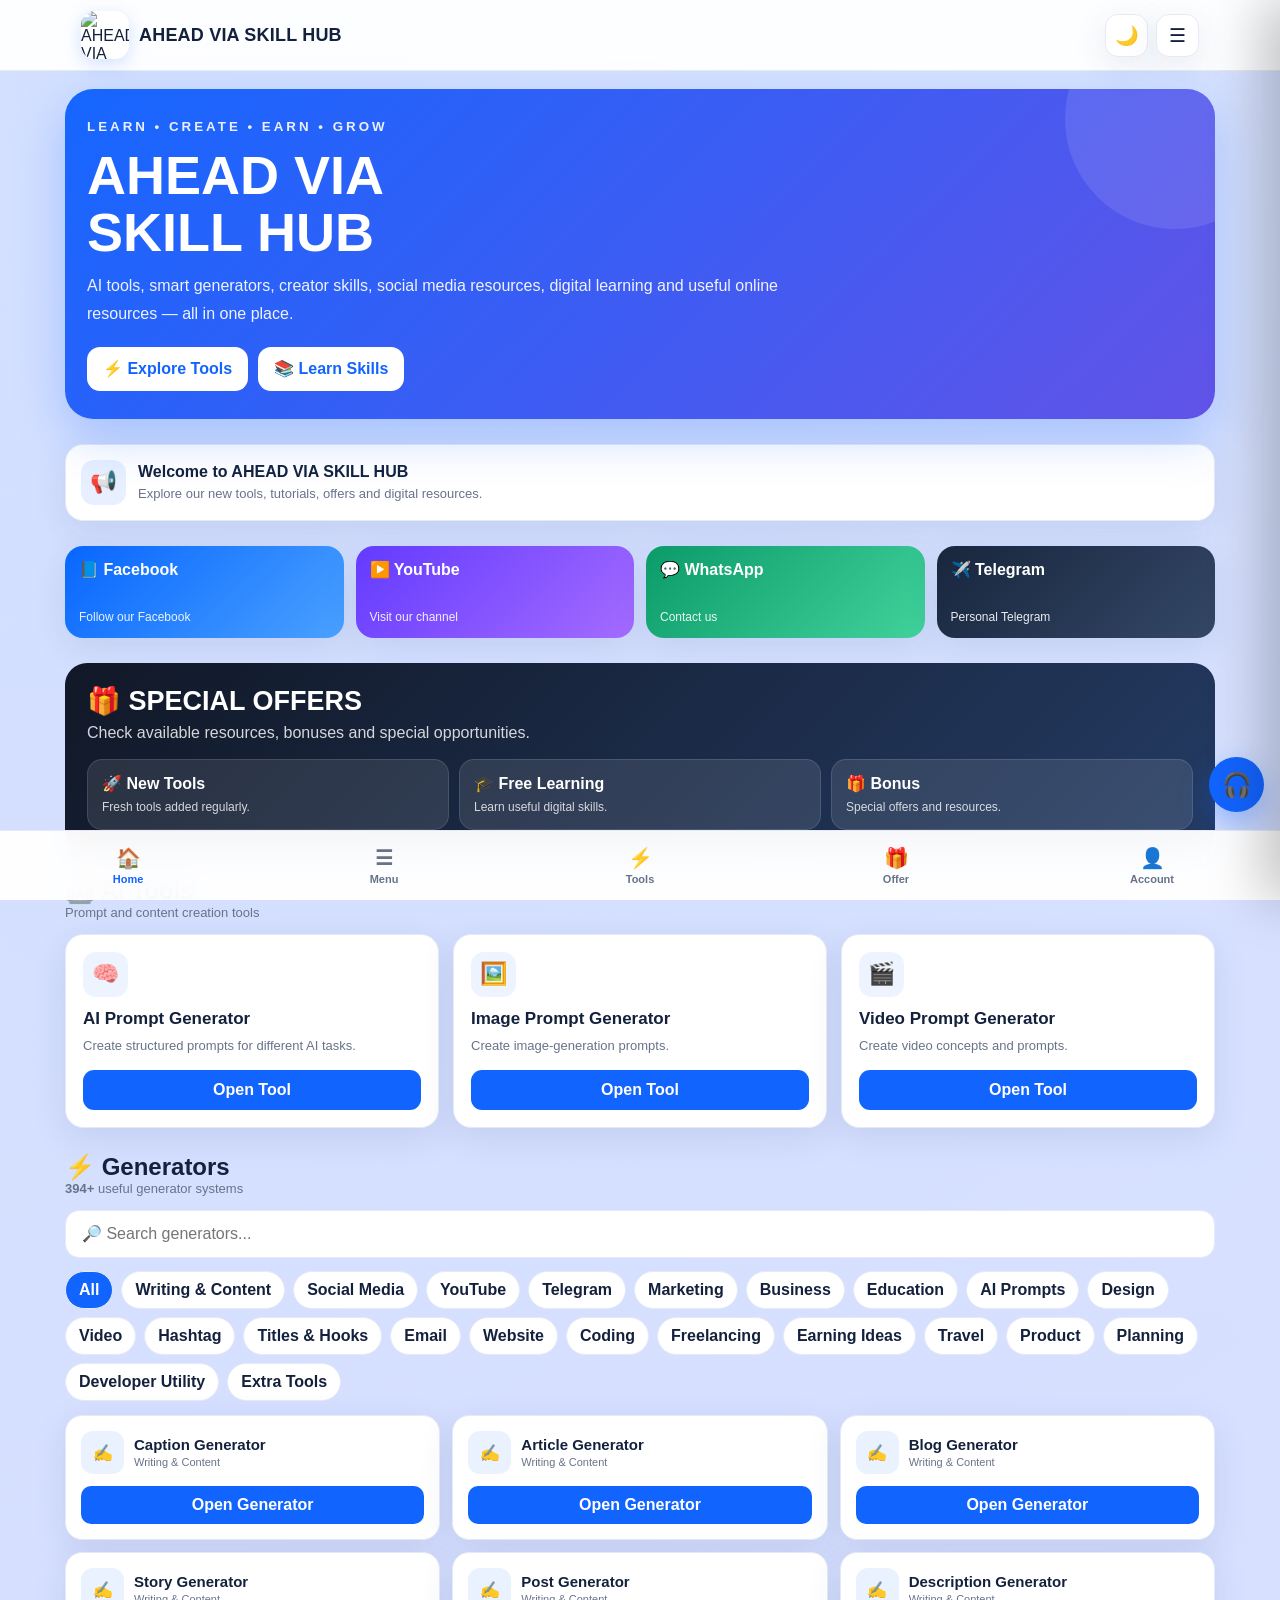
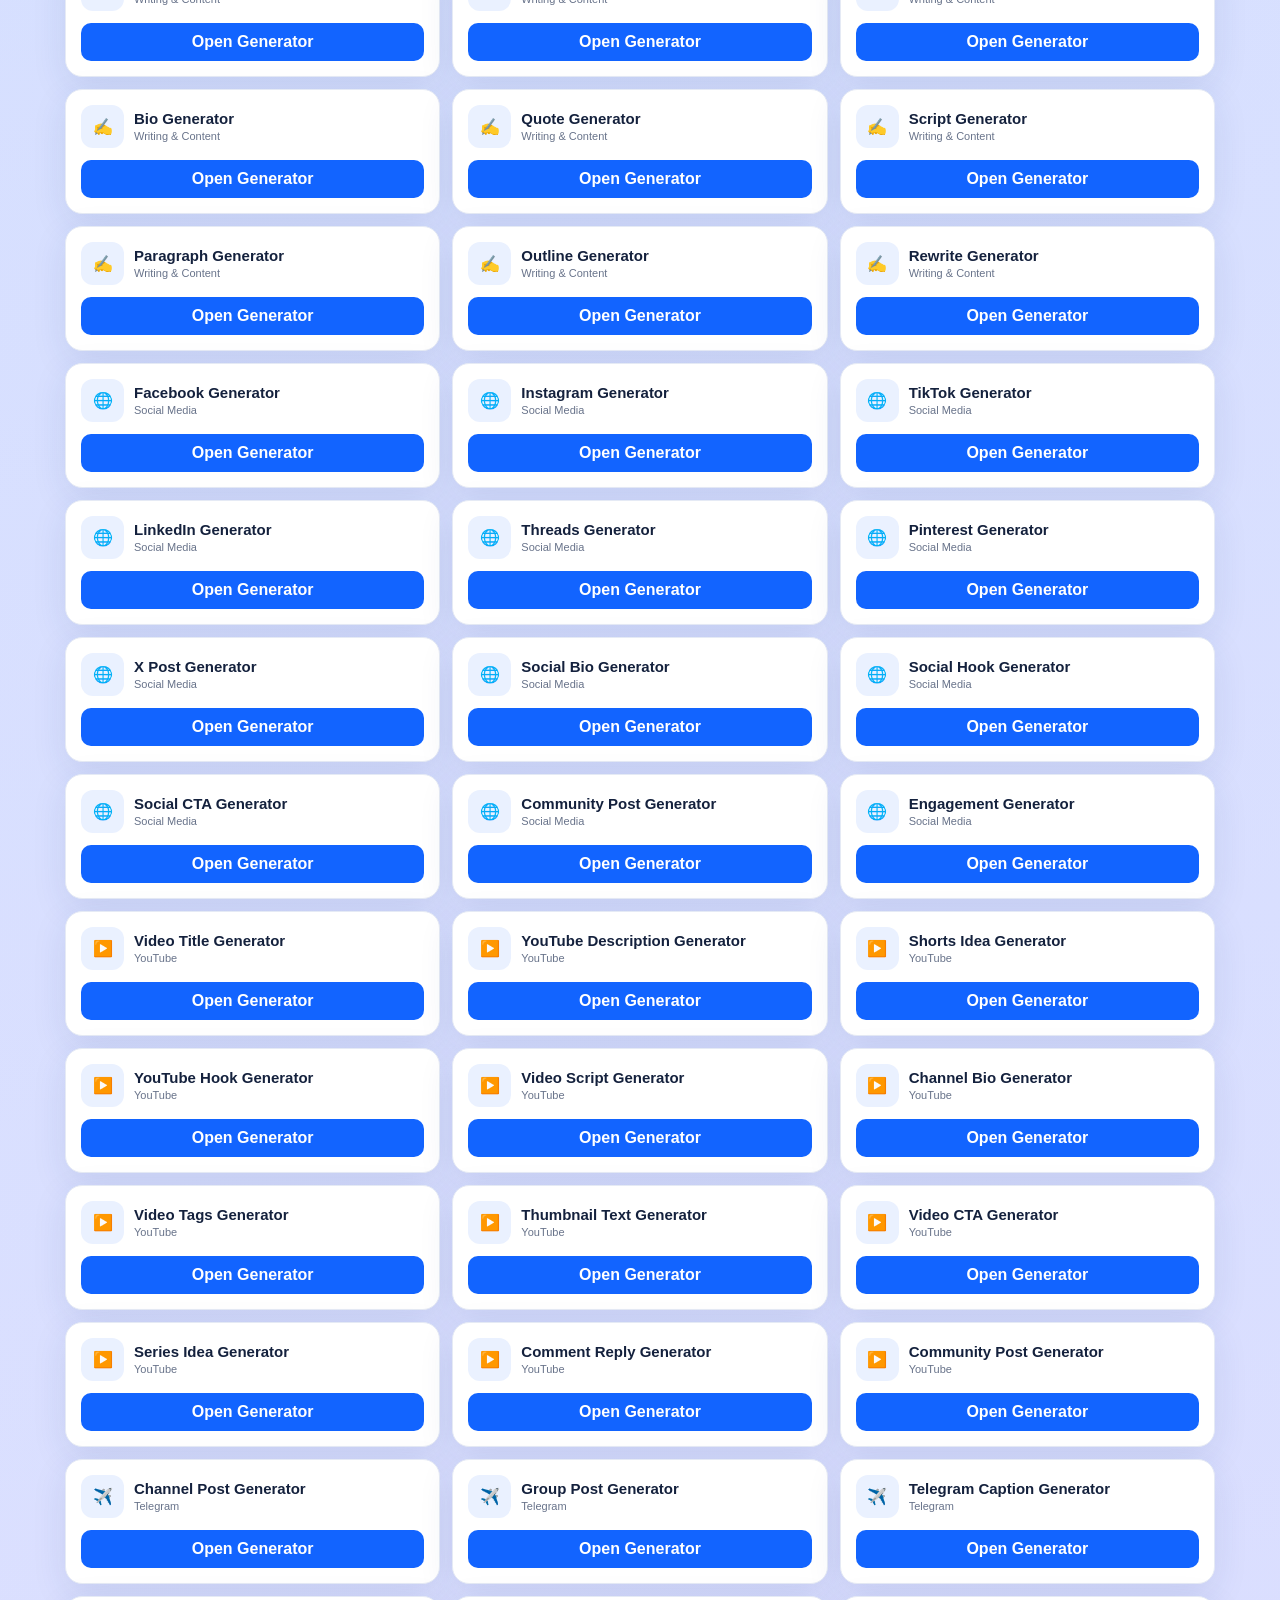
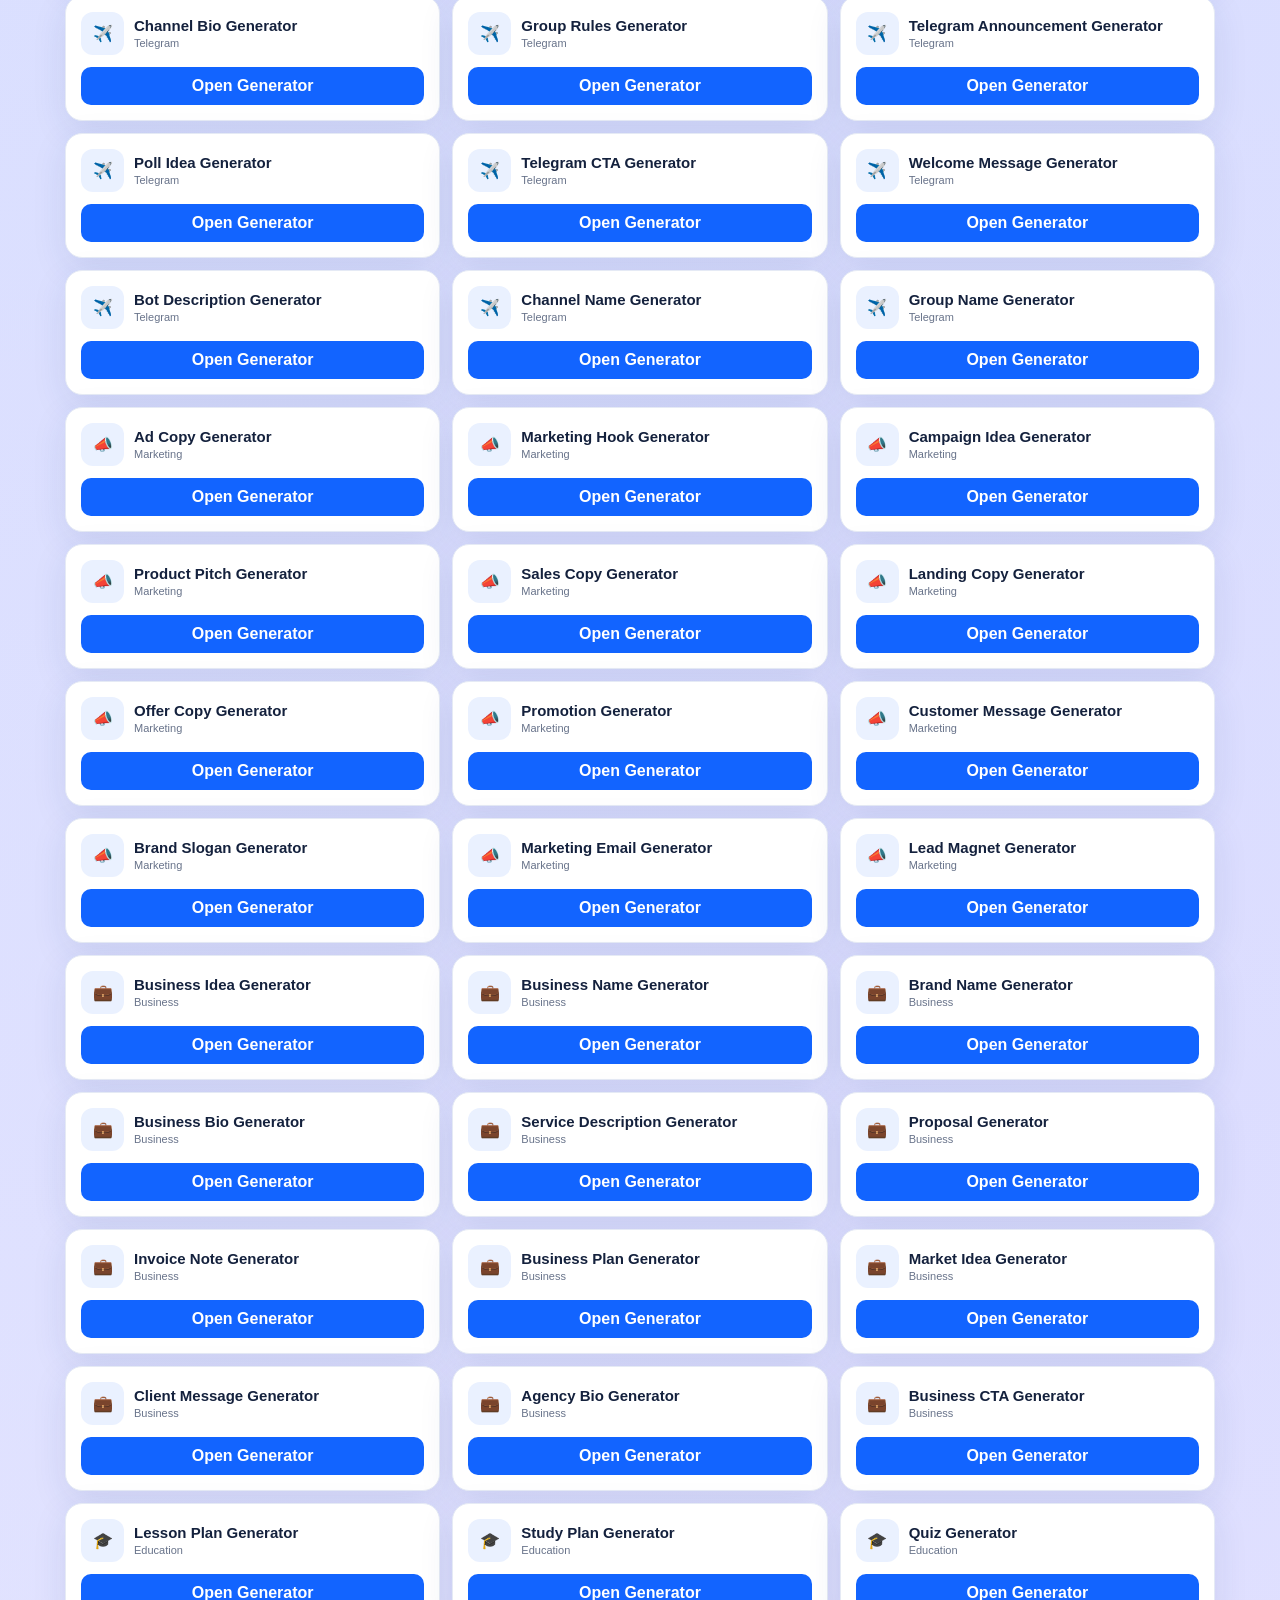
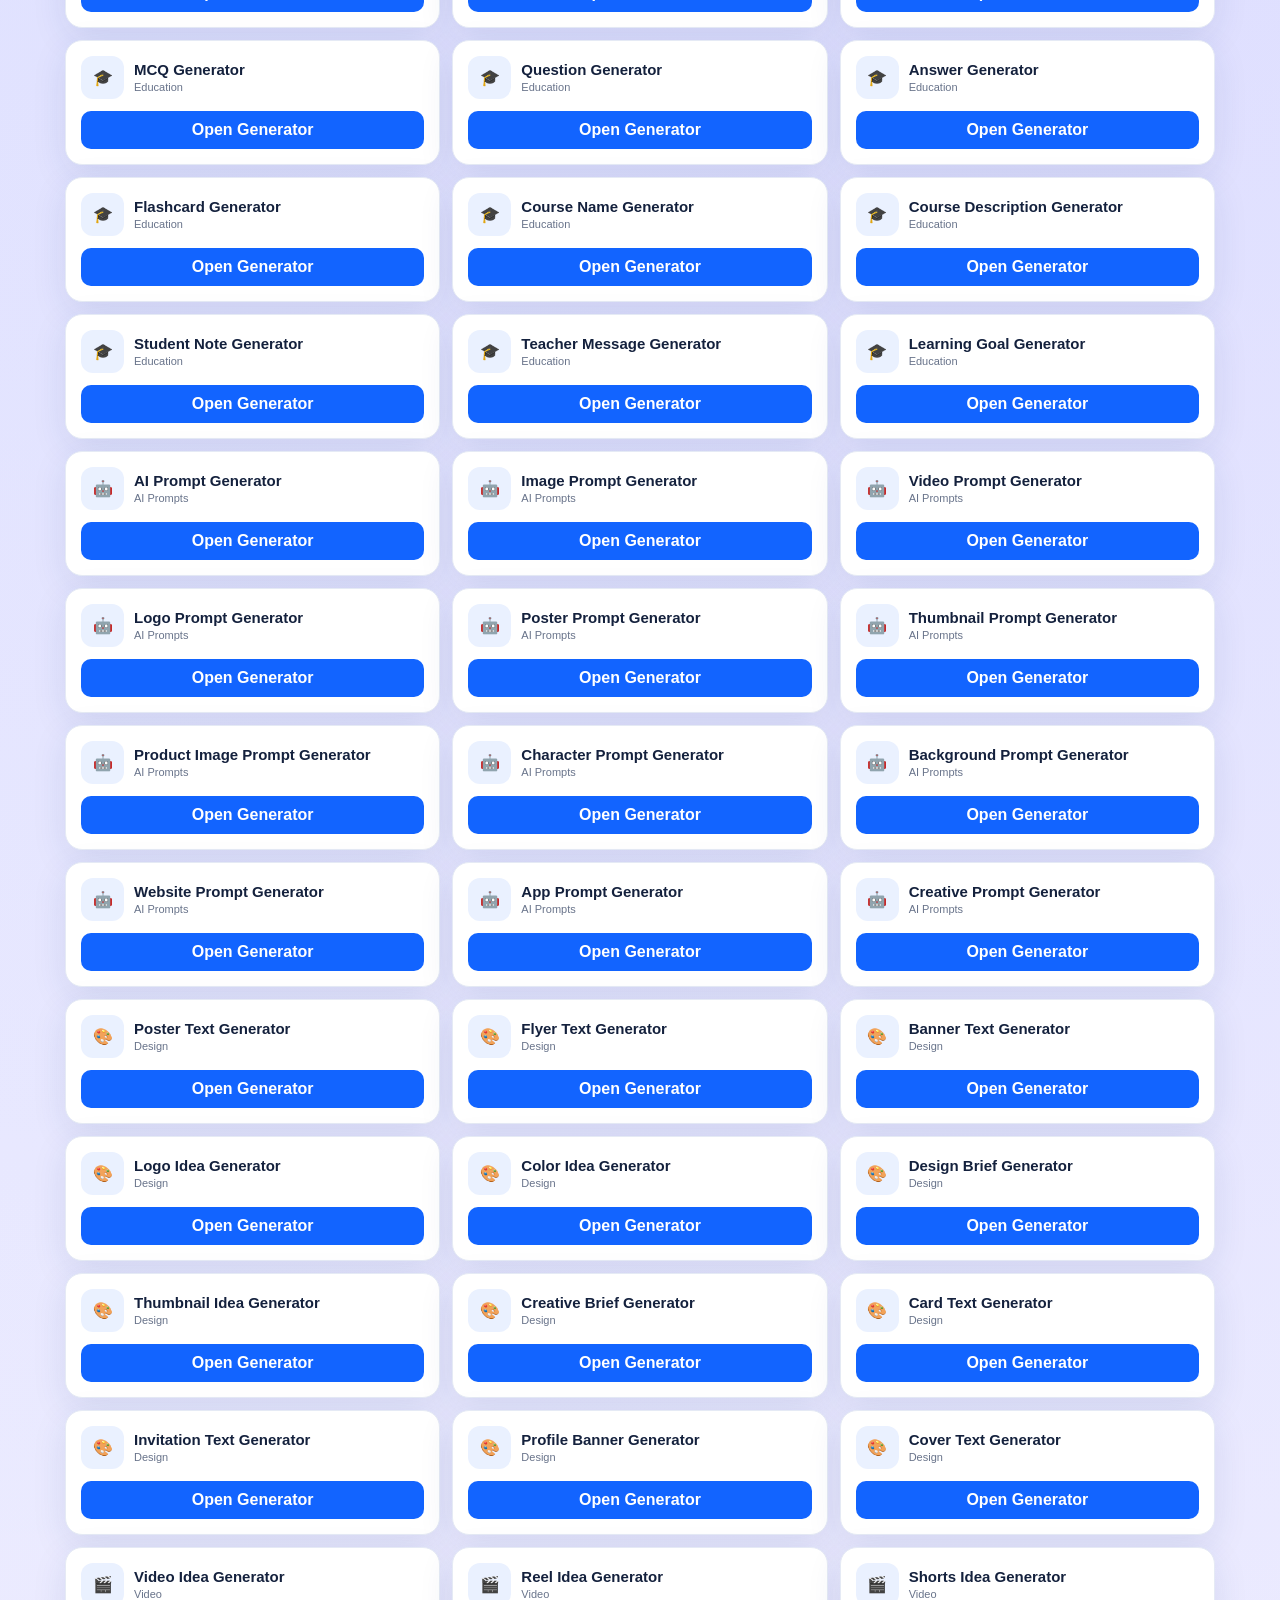
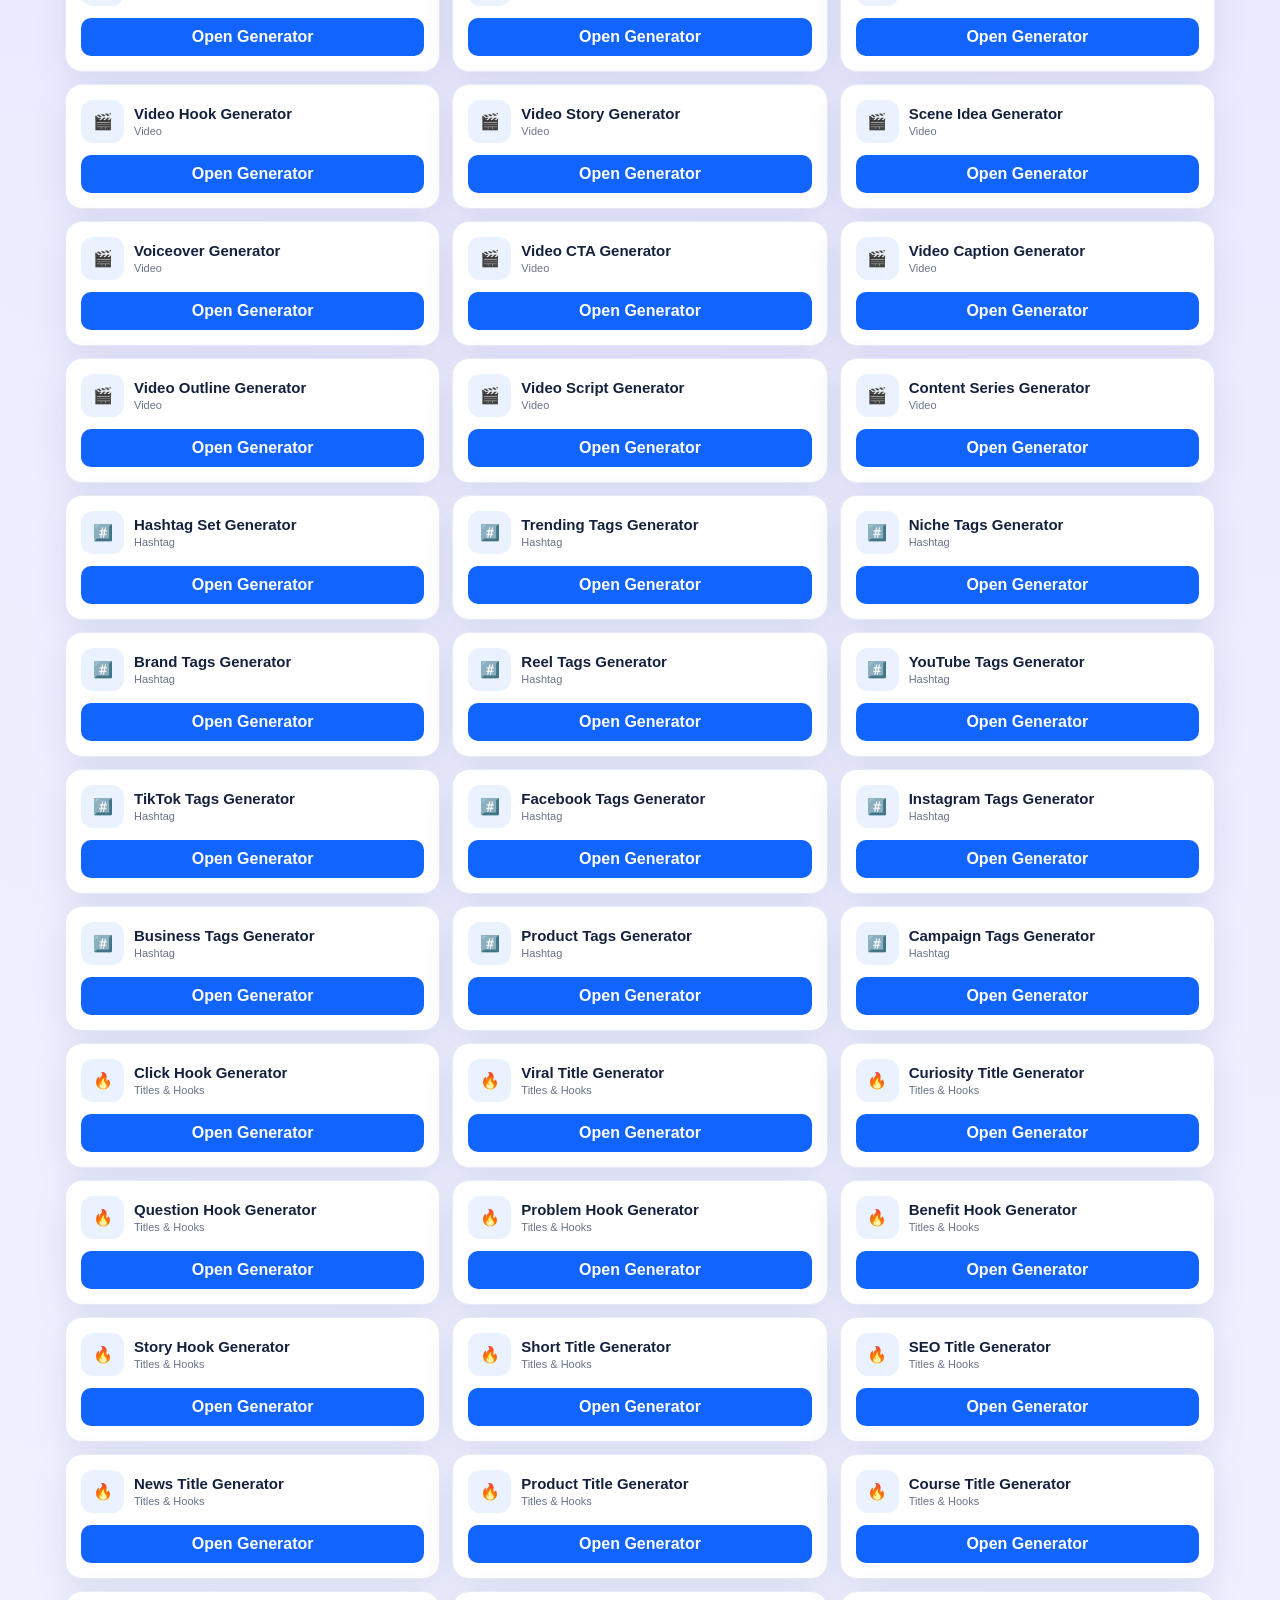
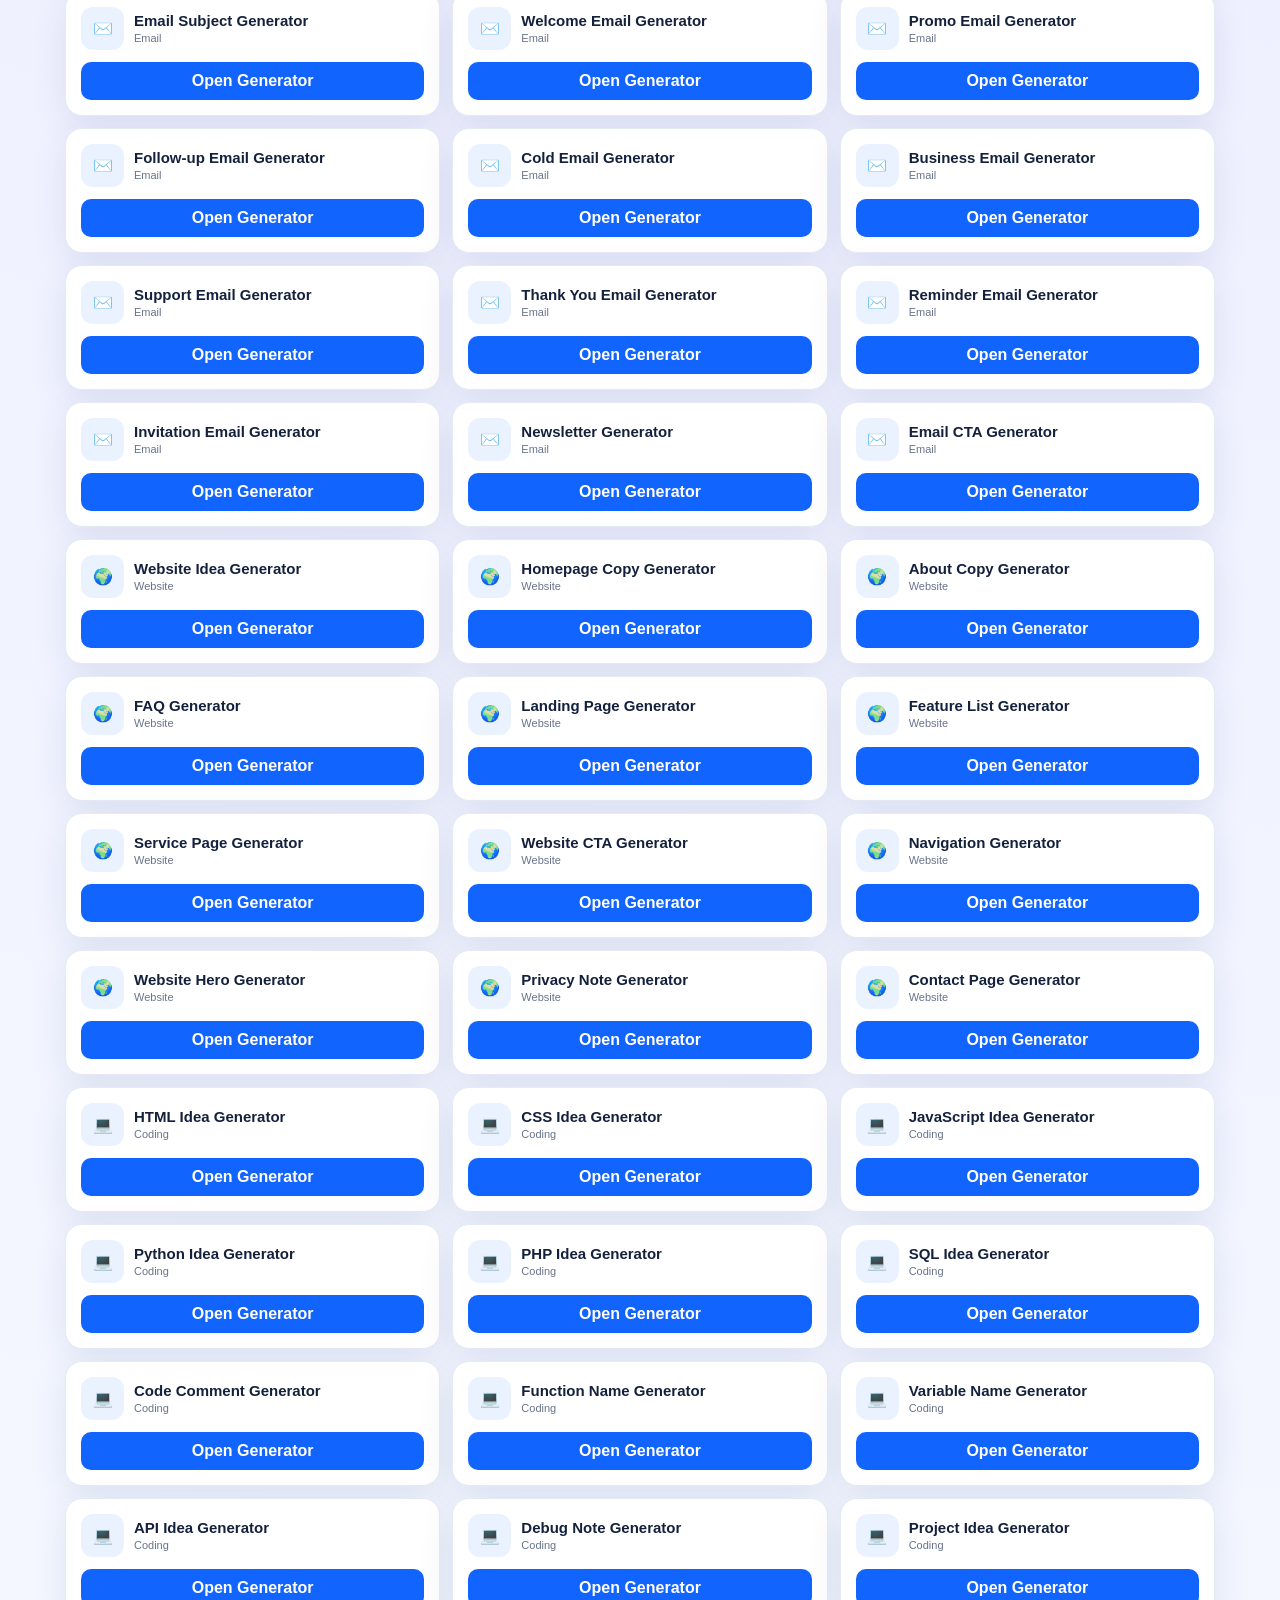
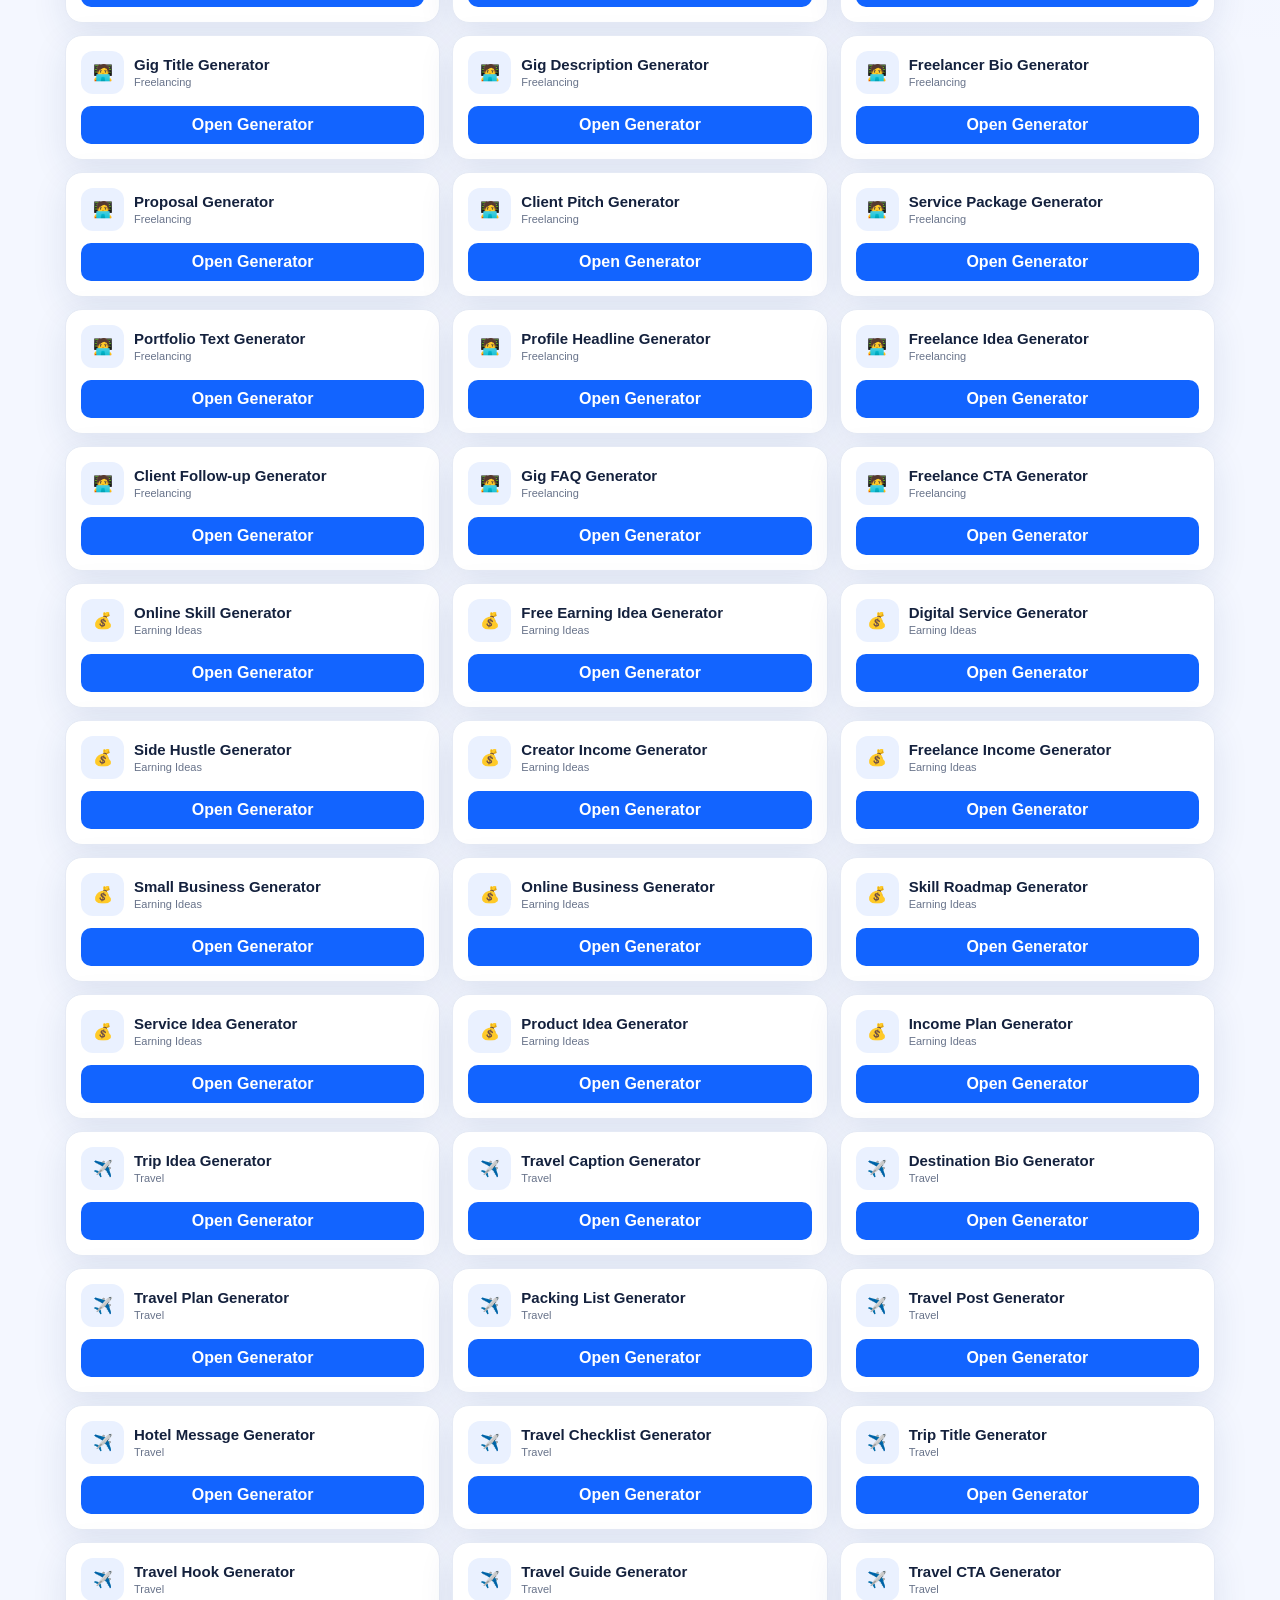
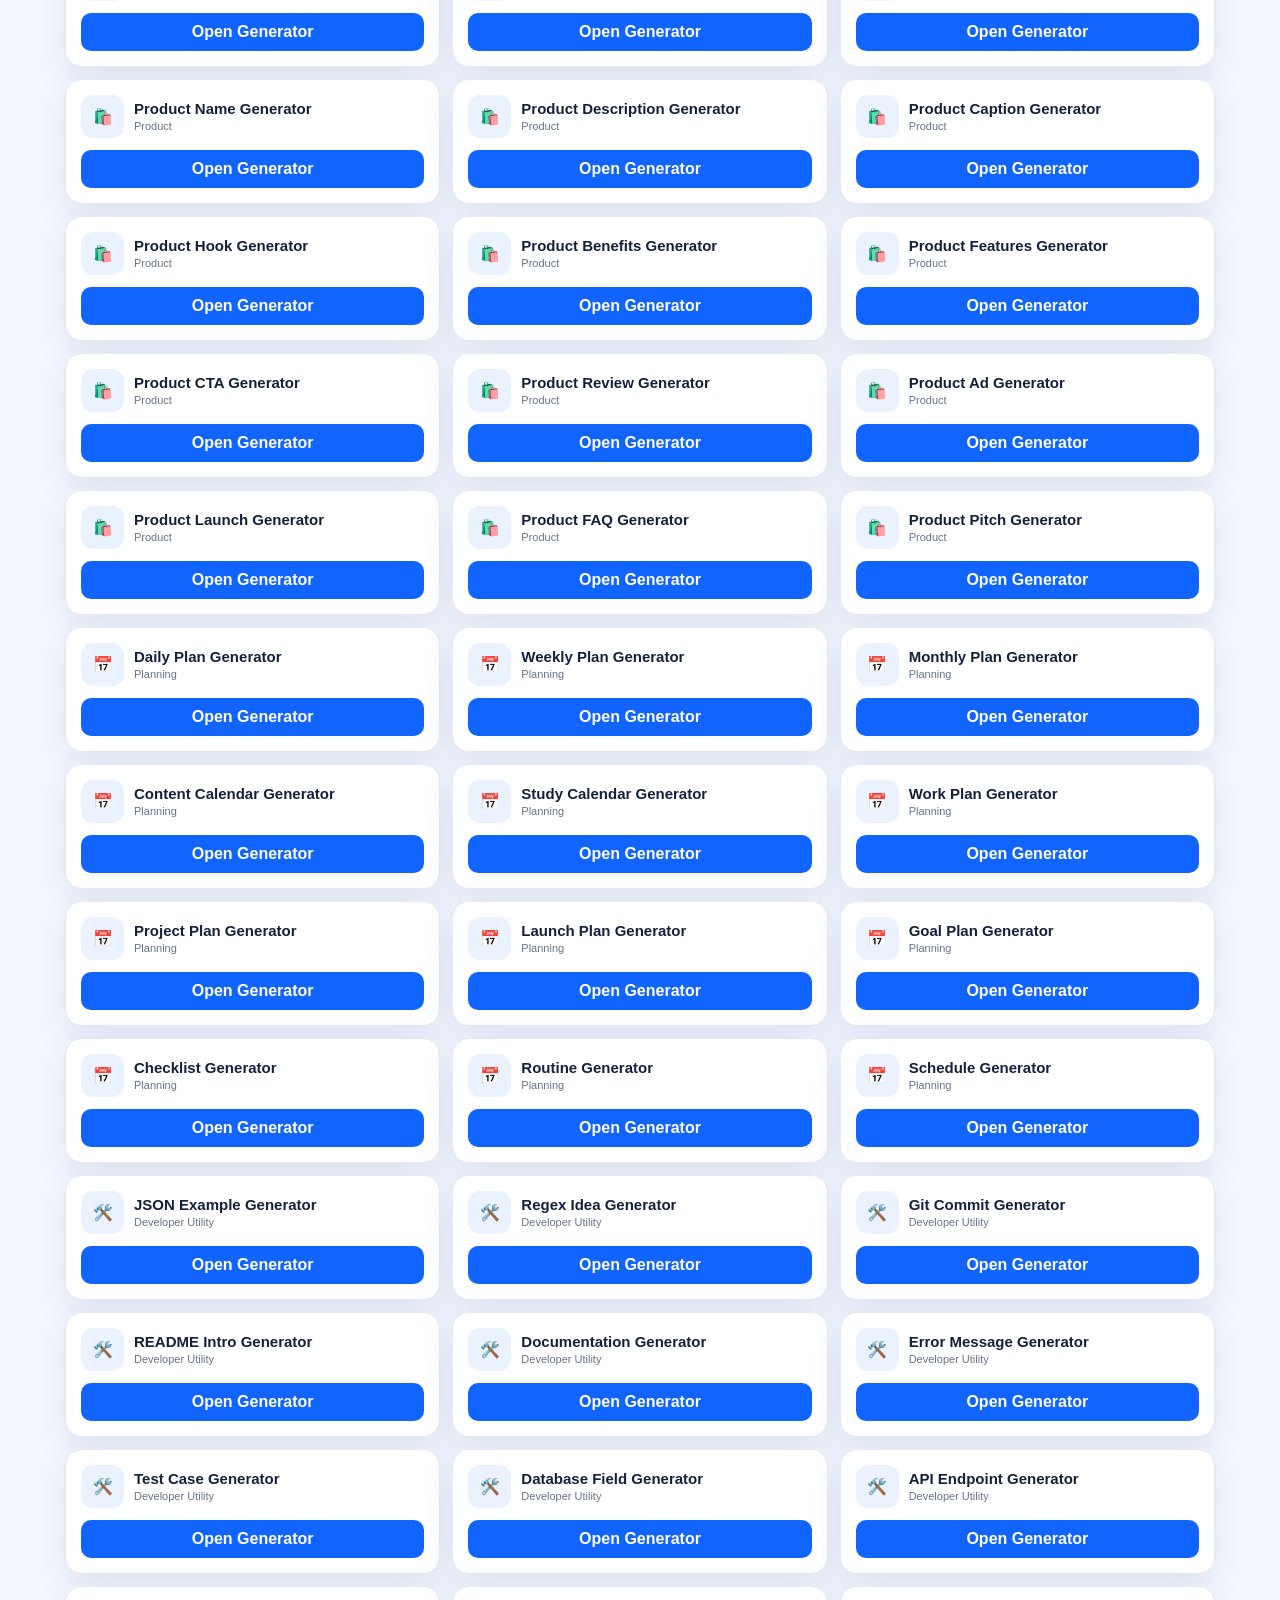
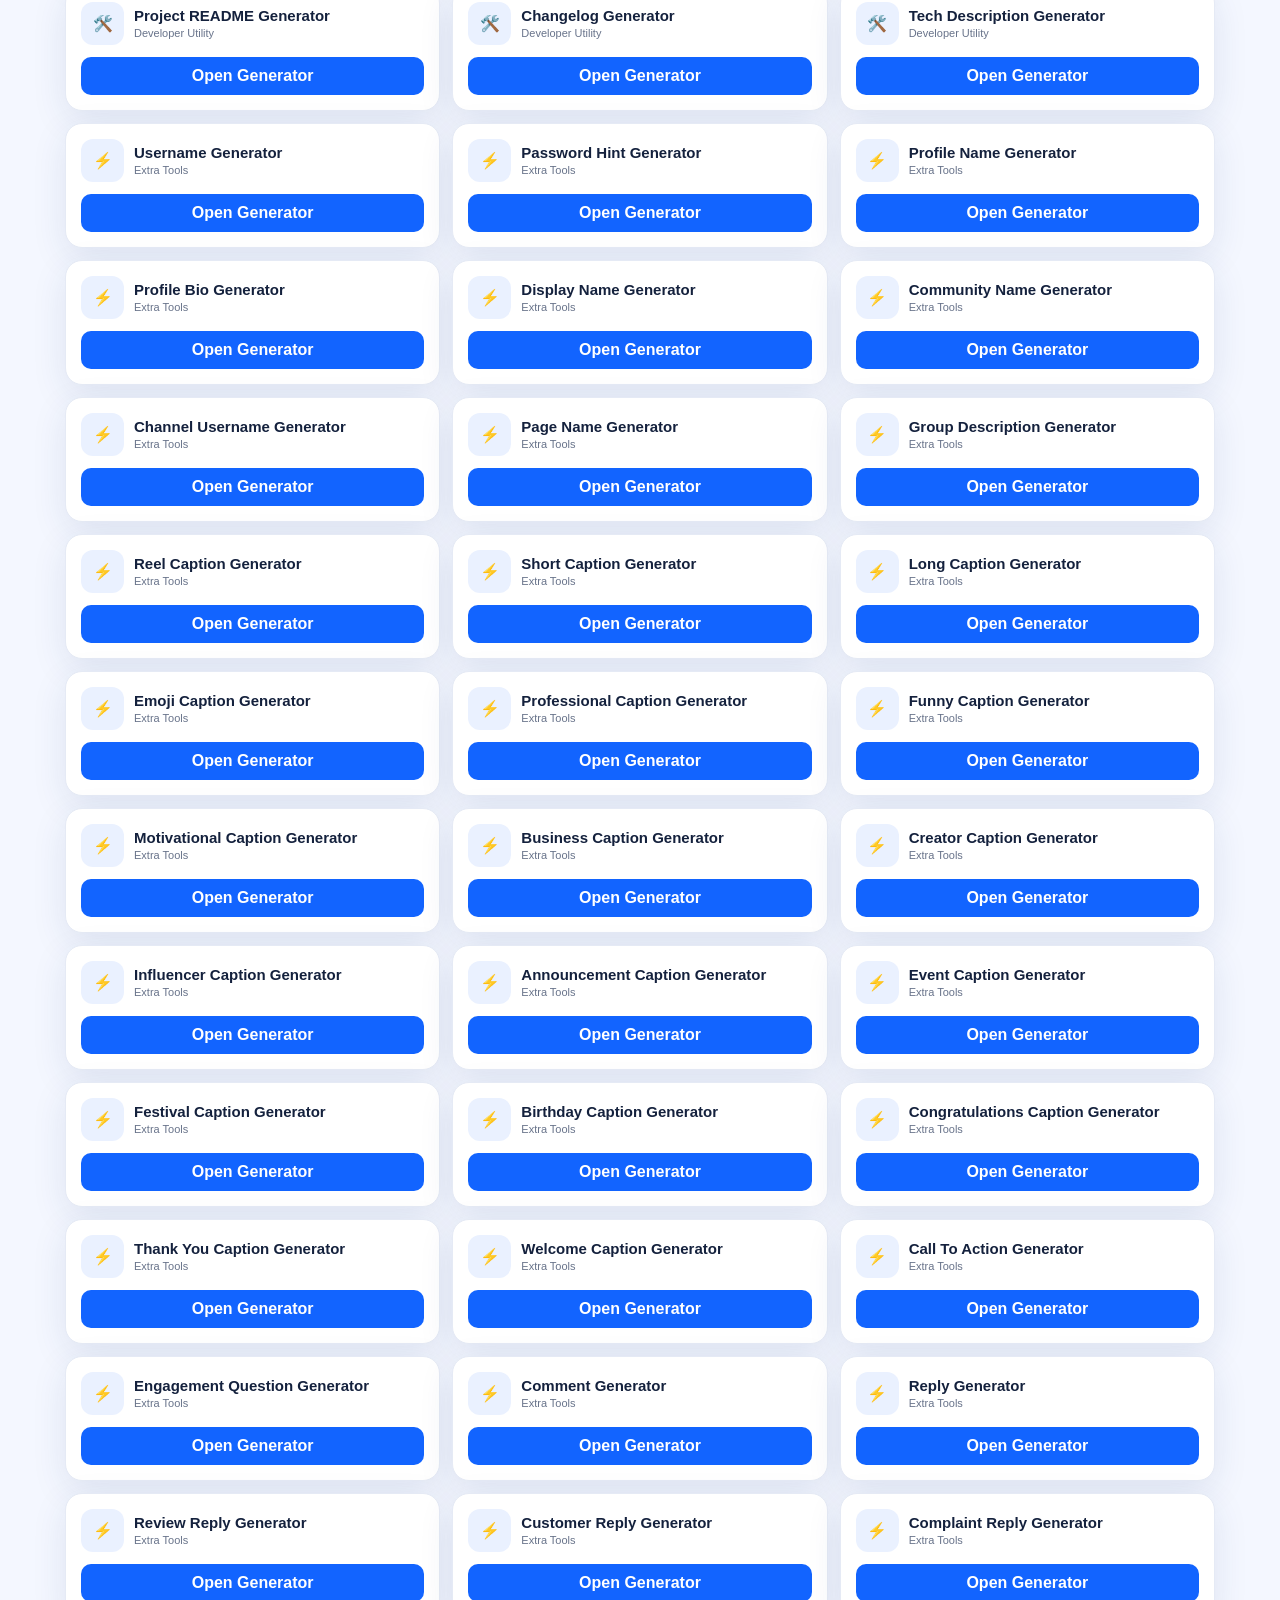
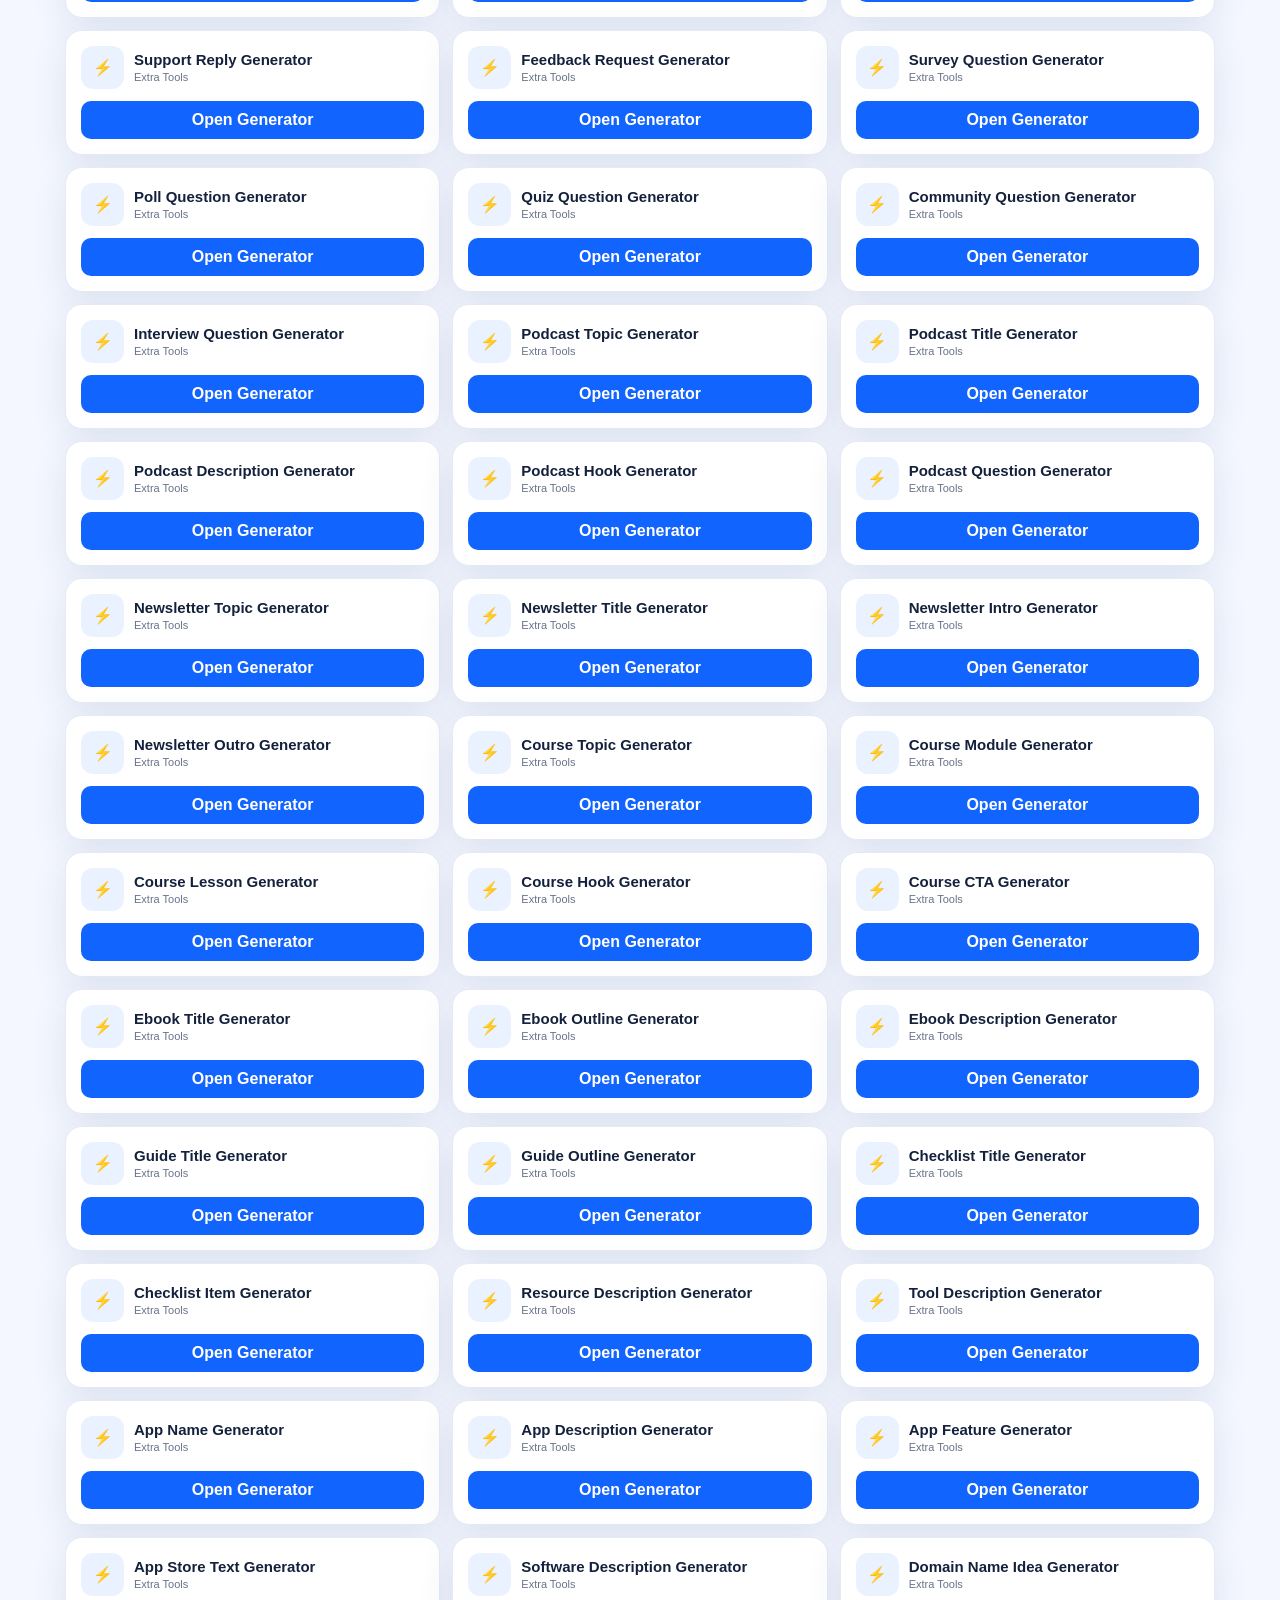
==== commit fbbe16a9: "Update index.html" ====
--- a/index.html
+++ b/index.html
@@ -2,3355 +2,1556 @@
 <html lang="en">
 <head>
 <meta charset="UTF-8">
-<meta name="viewport" content="width=device-width, initial-scale=1.0">
+<meta name="viewport" content="width=device-width,initial-scale=1.0">
+<meta name="theme-color" content="#1264ff">
+<meta name="description" content="AHEAD VIA SKILL HUB - AI Tools, Generators, Skills, Social Media and Digital Resources">
 <title>AHEAD VIA SKILL HUB</title>
 
 <style>
+*{box-sizing:border-box;margin:0;padding:0}
 :root{
-  --blue:#1268e8;
-  --blue2:#0b4fc4;
-  --cyan:#00bde9;
-  --bg:#f5f8ff;
-  --card:#ffffff;
-  --text:#172338;
-  --muted:#718096;
-  --border:#e3eaf4;
-  --soft:#edf5ff;
-  --green:#15b879;
-  --orange:#ff9f1c;
-  --pink:#ef477f;
-  --shadow:0 8px 28px rgba(20,70,130,.10);
-}
-
-*{
-  box-sizing:border-box;
-  margin:0;
-  padding:0;
-}
-
-html{
-  scroll-behavior:smooth;
-}
-
+ --primary:#1264ff;
+ --primary2:#5b8cff;
+ --bg:#f4f7ff;
+ --card:#fff;
+ --text:#14213d;
+ --muted:#68738a;
+ --line:#e5eaf5;
+ --shadow:0 10px 35px rgba(25,60,120,.10);
+ --radius:20px;
+}
+html{scroll-behavior:smooth}
 body{
-  font-family:Arial,Helvetica,sans-serif;
-  background:var(--bg);
-  color:var(--text);
-  padding-bottom:82px;
-}
-
-/* ================= BACKGROUND ================= */
-
-body::before{
-  content:"";
-  position:fixed;
-  inset:0;
-  z-index:-2;
-  background:
-    linear-gradient(135deg,rgba(245,248,255,.94),rgba(238,247,255,.94)),
-    url("BACKGROUND_IMAGE");
-  background-size:cover;
-  background-position:center;
-  background-attachment:fixed;
-}
-
-/* ================= HEADER ================= */
-
+ font-family:Inter,Arial,sans-serif;
+ background:
+ radial-gradient(circle at 10% 0%,rgba(18,100,255,.14),transparent 30%),
+ radial-gradient(circle at 90% 20%,rgba(128,80,255,.12),transparent 30%),
+ var(--bg);
+ color:var(--text);
+ padding-bottom:85px;
+}
+body.dark{
+ --bg:#080d18;
+ --card:#111827;
+ --text:#f4f7ff;
+ --muted:#aab4c7;
+ --line:#273246;
+ background:
+ radial-gradient(circle at 10% 0%,rgba(18,100,255,.16),transparent 30%),
+ #080d18;
+}
+a{text-decoration:none;color:inherit}
+button,input,select,textarea{font:inherit}
+button{cursor:pointer;border:0}
+img{max-width:100%;display:block}
+
+/* HEADER */
 .header{
-  position:sticky;
-  top:0;
-  z-index:100;
-  background:rgba(255,255,255,.96);
-  backdrop-filter:blur(15px);
-  border-bottom:1px solid var(--border);
-}
-
+ position:sticky;
+ top:0;
+ z-index:1000;
+ background:rgba(255,255,255,.94);
+ backdrop-filter:blur(16px);
+ border-bottom:1px solid var(--line);
+}
+.dark .header{background:rgba(8,13,24,.94)}
 .header-inner{
-  max-width:1200px;
-  height:70px;
-  margin:auto;
-  padding:0 15px;
-  display:flex;
-  align-items:center;
-  gap:11px;
-}
-
+ max-width:1150px;
+ margin:auto;
+ min-height:70px;
+ display:flex;
+ align-items:center;
+ justify-content:space-between;
+ padding:10px 16px;
+}
+.brand{
+ display:flex;
+ align-items:center;
+ gap:10px;
+ min-width:0;
+}
 .logo{
-  width:48px;
-  height:48px;
-  object-fit:contain;
-  border-radius:13px;
-}
-
-.brand{
-  font-size:16px;
-  font-weight:900;
-  line-height:1.1;
-}
-
-.brand small{
-  display:block;
-  color:var(--blue);
-  font-size:8px;
-  letter-spacing:2px;
-  margin-top:5px;
-}
-
-.header-spacer{
-  flex:1;
-}
-
-.header-btn{
-  width:42px;
-  height:42px;
-  border:1px solid var(--border);
-  background:#fff;
-  border-radius:12px;
-  cursor:pointer;
-  font-size:18px;
-}
-
-/* ================= CONTAINER ================= */
-
+ width:48px;
+ height:48px;
+ object-fit:contain;
+ border-radius:14px;
+ background:#fff;
+ box-shadow:0 5px 18px rgba(18,100,255,.18);
+}
+.brand-text{
+ font-size:18px;
+ font-weight:900;
+ letter-spacing:.2px;
+ white-space:nowrap;
+}
+.header-actions{display:flex;gap:8px}
+.icon-btn{
+ width:43px;height:43px;border-radius:13px;
+ background:var(--card);
+ border:1px solid var(--line);
+ color:var(--text);
+ box-shadow:var(--shadow);
+ font-size:19px;
+}
+
+/* DRAWER */
+.drawer{
+ position:fixed;
+ z-index:2000;
+ top:0;right:-330px;
+ width:min(330px,88vw);
+ height:100vh;
+ background:var(--card);
+ box-shadow:-20px 0 50px rgba(0,0,0,.22);
+ transition:.3s;
+ overflow:auto;
+ padding:20px;
+}
+.drawer.open{right:0}
+.drawer-head{
+ display:flex;
+ align-items:center;
+ justify-content:space-between;
+ padding-bottom:18px;
+ border-bottom:1px solid var(--line);
+}
+.drawer h2{font-size:20px}
+.close-btn{
+ width:40px;height:40px;border-radius:12px;
+ background:#edf2ff;color:#1264ff;
+}
+.menu-list{display:grid;gap:8px;margin-top:18px}
+.menu-list button{
+ text-align:left;
+ padding:14px;
+ border-radius:13px;
+ background:transparent;
+ color:var(--text);
+ font-weight:700;
+}
+.menu-list button:hover{background:#edf3ff;color:#1264ff}
+.dark .menu-list button:hover{background:#1c2940}
+
+/* MAIN */
 .container{
-  max-width:1200px;
-  margin:auto;
-  padding:0 14px;
-}
-
-/* ================= HERO ================= */
-
+ width:min(1150px,94%);
+ margin:auto;
+}
 .hero{
-  margin-top:15px;
-  border-radius:22px;
-  min-height:280px;
-  padding:27px;
-  position:relative;
-  overflow:hidden;
-  color:#fff;
-  background:
-    linear-gradient(135deg,#0758cf,#069bdc);
-  box-shadow:var(--shadow);
-}
-
-.hero::before{
-  content:"";
-  position:absolute;
-  width:330px;
-  height:330px;
-  border-radius:50%;
-  right:-100px;
-  top:-140px;
-  background:rgba(255,255,255,.10);
-}
-
-.hero::after{
-  content:"";
-  position:absolute;
-  width:180px;
-  height:180px;
-  border-radius:50%;
-  left:-80px;
-  bottom:-100px;
-  background:rgba(255,255,255,.08);
-}
-
-.hero-content{
-  position:relative;
-  z-index:2;
-  max-width:720px;
-}
-
-.hero-badge{
-  display:inline-block;
-  padding:7px 12px;
-  background:rgba(255,255,255,.16);
-  border:1px solid rgba(255,255,255,.25);
-  border-radius:30px;
-  font-size:11px;
-  font-weight:bold;
-  margin-bottom:15px;
-}
-
+ margin-top:18px;
+ border-radius:28px;
+ padding:28px 22px;
+ background:
+ linear-gradient(135deg,rgba(18,100,255,.98),rgba(91,75,230,.95));
+ color:#fff;
+ box-shadow:0 18px 50px rgba(18,100,255,.25);
+ overflow:hidden;
+ position:relative;
+}
+.hero:after{
+ content:"";
+ position:absolute;
+ width:220px;height:220px;
+ right:-70px;top:-80px;
+ border-radius:50%;
+ background:rgba(255,255,255,.10);
+}
+.hero small{
+ font-weight:800;
+ letter-spacing:3px;
+ opacity:.9;
+}
 .hero h1{
-  font-size:clamp(32px,6vw,60px);
-  line-height:.98;
-  margin-bottom:15px;
-}
-
-.hero h1 span{
-  color:#91f2ff;
-}
-
+ font-size:clamp(30px,7vw,54px);
+ margin:12px 0;
+ line-height:1.05;
+}
 .hero p{
-  line-height:1.6;
-  color:#e9f9ff;
-  max-width:680px;
-  margin-bottom:20px;
-}
-
+ max-width:700px;
+ opacity:.92;
+ line-height:1.7;
+}
+.hero-buttons{
+ display:flex;
+ flex-wrap:wrap;
+ gap:10px;
+ margin-top:20px;
+}
 .btn{
-  border:none;
-  border-radius:11px;
-  padding:12px 17px;
-  cursor:pointer;
-  font-weight:800;
-  font-size:13px;
-}
-
-.btn-white{
-  background:#fff;
-  color:var(--blue2);
-}
-
-.btn-blue{
-  background:linear-gradient(135deg,var(--blue),var(--cyan));
-  color:#fff;
-}
-
-/* ================= NOTICE ================= */
-
+ display:inline-flex;
+ align-items:center;
+ justify-content:center;
+ gap:7px;
+ min-height:44px;
+ padding:11px 16px;
+ border-radius:13px;
+ background:#fff;
+ color:#1264ff;
+ font-weight:900;
+}
+.btn.primary{
+ background:#1264ff;color:#fff;
+}
+.btn.dark{
+ background:#101828;color:#fff;
+}
+
+/* NOTICE */
+.section{margin-top:25px}
 .notice{
-  margin-top:14px;
-  background:#fff;
-  border:1px solid var(--border);
-  border-radius:15px;
-  padding:11px;
-  display:flex;
-  align-items:center;
-  gap:12px;
-  box-shadow:var(--shadow);
-}
-
+ background:var(--card);
+ border:1px solid var(--line);
+ border-radius:18px;
+ padding:15px;
+ box-shadow:var(--shadow);
+ display:flex;
+ align-items:center;
+ gap:12px;
+}
 .notice-icon{
-  width:48px;
-  height:48px;
-  flex-shrink:0;
-  border-radius:12px;
-  display:grid;
-  place-items:center;
-  color:#fff;
-  background:linear-gradient(135deg,var(--blue),var(--cyan));
-  font-size:22px;
-}
-
-.notice strong{
-  color:var(--blue);
-  font-size:13px;
-}
-
-.notice p{
-  color:var(--muted);
-  font-size:12px;
-  margin-top:4px;
-}
-
-/* ================= SECTIONS ================= */
-
-.section{
-  margin-top:30px;
-}
-
+ width:45px;height:45px;border-radius:13px;
+ display:grid;place-items:center;
+ background:#e8f0ff;color:#1264ff;
+ font-size:22px;
+}
+.notice-text{flex:1}
+.notice-text b{display:block;margin-bottom:3px}
+.notice-text span{font-size:13px;color:var(--muted)}
+
+/* QUICK LINKS */
+.quick-grid{
+ display:grid;
+ grid-template-columns:repeat(4,1fr);
+ gap:12px;
+ margin-top:15px;
+}
+.quick{
+ min-height:92px;
+ padding:14px;
+ border-radius:18px;
+ color:#fff;
+ display:flex;
+ flex-direction:column;
+ justify-content:space-between;
+ box-shadow:var(--shadow);
+}
+.quick strong{font-size:16px}
+.quick span{font-size:12px;opacity:.9}
+.q-blue{background:linear-gradient(135deg,#0866ff,#49a1ff)}
+.q-purple{background:linear-gradient(135deg,#633bff,#a46bff)}
+.q-green{background:linear-gradient(135deg,#0a9b69,#41d29c)}
+.q-dark{background:linear-gradient(135deg,#18263d,#334766)}
+
+/* SECTION HEAD */
 .section-head{
-  display:flex;
-  align-items:end;
-  justify-content:space-between;
-  margin-bottom:13px;
-}
-
-.section-title{
-  font-size:23px;
-  font-weight:900;
-}
-
-.section-sub{
-  color:var(--muted);
-  font-size:12px;
-  margin-top:4px;
-}
-
-/* ================= WELCOME SLIDER ================= */
-
-.slider{
-  position:relative;
-  overflow:hidden;
-  margin-top:14px;
-  border-radius:18px;
-  background:#fff;
-  border:1px solid var(--border);
-  box-shadow:var(--shadow);
-}
-
-.slides{
-  display:flex;
-  transition:.5s;
-}
-
-.slide{
-  min-width:100%;
-  min-height:230px;
-  padding:30px;
-  color:#fff;
-  display:flex;
-  align-items:center;
-  background:linear-gradient(135deg,#084fca,#00a9e5);
-}
-
-.slide:nth-child(2){
-  background:linear-gradient(135deg,#5034b8,#0b8ce6);
-}
-
-.slide:nth-child(3){
-  background:linear-gradient(135deg,#0c8b72,#0b64d6);
-}
-
-.slide-content{
-  max-width:680px;
-}
-
-.slide h2{
-  font-size:35px;
-  margin-bottom:10px;
-}
-
-.slide p{
-  color:#eafcff;
-  line-height:1.5;
-}
-
-.dots{
-  display:flex;
-  justify-content:center;
-  gap:6px;
-  padding:10px;
-  background:#fff;
-}
-
-.dot{
-  width:8px;
-  height:8px;
-  border-radius:50%;
-  background:#cbd5e1;
-}
-
-.dot.active{
-  width:25px;
-  border-radius:20px;
-  background:var(--blue);
-}
-
-/* ================= QUICK BUTTONS ================= */
-
-.quick{
-  display:grid;
-  grid-template-columns:repeat(3,1fr);
-  gap:11px;
-}
-
-.quick-card{
-  border:none;
-  padding:17px 10px;
-  border-radius:15px;
-  color:#fff;
-  cursor:pointer;
-  min-height:78px;
-  box-shadow:var(--shadow);
-  background:linear-gradient(135deg,#0864d7,#08a6e6);
-}
-
-.quick-card:nth-child(2){
-  background:linear-gradient(135deg,#244dc5,#6b4ce6);
-}
-
-.quick-card:nth-child(3){
-  background:linear-gradient(135deg,#0c9d70,#0bb4a2);
-}
-
-.quick-icon{
-  font-size:26px;
-  display:block;
-  margin-bottom:6px;
-}
-
-.quick-card strong{
-  font-size:13px;
-}
-
-/* ================= OFFER ================= */
-
+ display:flex;
+ justify-content:space-between;
+ align-items:end;
+ gap:10px;
+ margin-bottom:14px;
+}
+.section-head h2{font-size:24px}
+.section-head p{color:var(--muted);font-size:13px}
+
+/* CARDS */
+.card-grid{
+ display:grid;
+ grid-template-columns:repeat(3,1fr);
+ gap:14px;
+}
+.card{
+ background:var(--card);
+ border:1px solid var(--line);
+ border-radius:18px;
+ padding:17px;
+ box-shadow:var(--shadow);
+}
+.card-icon{
+ width:45px;height:45px;
+ border-radius:13px;
+ display:grid;place-items:center;
+ background:#edf3ff;
+ font-size:22px;
+ margin-bottom:12px;
+}
+.dark .card-icon{background:#1b2a42}
+.card h3{font-size:17px;margin-bottom:7px}
+.card p{
+ color:var(--muted);
+ font-size:13px;
+ line-height:1.6;
+}
+.card-btn{
+ margin-top:13px;
+ width:100%;
+ padding:11px;
+ border-radius:11px;
+ background:#1264ff;
+ color:#fff;
+ font-weight:800;
+}
+
+/* GENERATORS */
+.generator-tools{
+ display:flex;
+ gap:8px;
+ flex-wrap:wrap;
+ margin-bottom:14px;
+}
+.filter{
+ padding:9px 13px;
+ border-radius:30px;
+ background:var(--card);
+ border:1px solid var(--line);
+ color:var(--text);
+ font-weight:700;
+}
+.filter.active{background:#1264ff;color:#fff}
+.search{
+ width:100%;
+ padding:14px 16px;
+ border-radius:14px;
+ border:1px solid var(--line);
+ background:var(--card);
+ color:var(--text);
+ outline:none;
+ margin-bottom:13px;
+}
+.generator-grid{
+ display:grid;
+ grid-template-columns:repeat(3,1fr);
+ gap:12px;
+}
+.gen-card{
+ background:var(--card);
+ border:1px solid var(--line);
+ border-radius:17px;
+ padding:15px;
+ box-shadow:var(--shadow);
+ transition:.2s;
+}
+.gen-card:hover{transform:translateY(-3px)}
+.gen-top{
+ display:flex;
+ align-items:center;
+ gap:10px;
+}
+.gen-icon{
+ width:43px;height:43px;
+ border-radius:12px;
+ display:grid;place-items:center;
+ background:#eaf1ff;
+ flex:none;
+}
+.dark .gen-icon{background:#1b2a42}
+.gen-card h3{font-size:15px}
+.gen-cat{font-size:11px;color:var(--muted);margin-top:3px}
+.gen-card button{
+ width:100%;
+ margin-top:12px;
+ padding:10px;
+ border-radius:10px;
+ background:#1264ff;
+ color:#fff;
+ font-weight:800;
+}
+
+/* OFFER */
 .offer{
-  padding:22px;
-  border-radius:18px;
-  color:#fff;
-  display:flex;
-  align-items:center;
-  justify-content:space-between;
-  gap:15px;
-  background:linear-gradient(135deg,#1456ca,#7745db);
-  box-shadow:var(--shadow);
-}
-
-.offer h2{
-  font-size:24px;
-  margin-bottom:7px;
-}
-
-.offer p{
-  color:#e8edff;
-  font-size:13px;
-}
-
-.offer-icon{
-  font-size:60px;
-}
-
-/* ================= CARDS ================= */
-
-.grid{
-  display:grid;
-  grid-template-columns:repeat(4,1fr);
-  gap:11px;
-}
-
-.card{
-  background:rgba(255,255,255,.96);
-  border:1px solid var(--border);
-  border-radius:16px;
-  padding:15px;
-  box-shadow:var(--shadow);
-}
-
-.card h3{
-  font-size:15px;
-  margin-bottom:7px;
-}
-
-.card p{
-  font-size:12px;
-  line-height:1.55;
-  color:var(--muted);
-}
-
-.card-btn{
-  width:100%;
-  margin-top:11px;
-  padding:10px;
-  border:0;
-  border-radius:10px;
-  background:var(--soft);
-  color:var(--blue);
-  font-weight:800;
-  cursor:pointer;
-}
-
-/* ================= GENERATORS ================= */
-
-.generator-tools{
-  display:flex;
-  gap:9px;
-  margin-bottom:13px;
-}
-
-.generator-tools input,
-.generator-tools select{
-  flex:1;
-  min-width:0;
-  padding:12px;
-  border:1px solid var(--border);
-  border-radius:11px;
-  outline:none;
-  background:#fff;
-  color:var(--text);
-}
-
-.generator-grid{
-  display:grid;
-  grid-template-columns:repeat(4,1fr);
-  gap:9px;
-}
-
-.generator{
-  border:1px solid var(--border);
-  background:#fff;
-  border-radius:14px;
-  padding:13px;
-  text-align:left;
-  cursor:pointer;
-  box-shadow:var(--shadow);
-  transition:.15s;
-}
-
-.generator:hover{
-  transform:translateY(-2px);
-}
-
-.generator-icon{
-  width:36px;
-  height:36px;
-  display:grid;
-  place-items:center;
-  background:var(--soft);
-  border-radius:10px;
-  margin-bottom:8px;
-}
-
-.generator strong{
-  display:block;
-  font-size:12px;
-}
-
-.generator small{
-  color:var(--muted);
-  font-size:9px;
-}
-
-/* ================= SOCIAL ================= */
-
-.social-card{
-  text-align:center;
-}
-
-.social-icon{
-  width:52px;
-  height:52px;
-  margin:auto auto 10px;
-  border-radius:15px;
-  display:grid;
-  place-items:center;
-  color:#fff;
-  font-size:25px;
-  background:linear-gradient(135deg,var(--blue),var(--cyan));
-}
-
-/* ================= TEAM ================= */
-
-.team{
-  display:grid;
-  grid-template-columns:repeat(3,1fr);
-  gap:12px;
-}
-
-.team-card{
-  text-align:center;
-}
-
-.team-photo{
-  width:100%;
-  aspect-ratio:1;
-  object-fit:cover;
-  border-radius:15px;
-  background:#e9f1fb;
-}
-
-.team-placeholder{
-  width:100%;
-  aspect-ratio:1;
-  border-radius:15px;
-  display:grid;
-  place-items:center;
-  font-size:70px;
-  background:linear-gradient(135deg,#eaf4ff,#f3ecff);
-}
-
-.team-card strong{
-  display:block;
-  margin-top:10px;
-}
-
-.team-card span{
-  color:var(--blue);
-  font-size:11px;
-}
-
-/* ================= ACCOUNT ================= */
-
-.account-box{
-  display:grid;
-  grid-template-columns:repeat(3,1fr);
-  gap:11px;
-}
-
-.account-item{
-  background:#fff;
-  border:1px solid var(--border);
-  border-radius:15px;
-  padding:17px;
-}
-
-.account-item span{
-  display:block;
-  color:var(--muted);
-  font-size:11px;
-  margin-bottom:7px;
-}
-
-.account-item strong{
-  font-size:14px;
-}
-
-.referral{
-  display:flex;
-  gap:8px;
-  margin-top:9px;
-}
-
-.referral input{
-  flex:1;
-  min-width:0;
-  border:1px solid var(--border);
-  border-radius:10px;
-  padding:11px;
-}
-
-/* ================= CONTACT ================= */
-
-.contact-grid{
-  display:grid;
-  grid-template-columns:repeat(4,1fr);
-  gap:11px;
-}
-
-/* ================= FOOTER ================= */
-
-footer{
-  margin-top:35px;
-  padding:28px 0 100px;
-  text-align:center;
-  color:var(--muted);
-  font-size:12px;
-}
-
-/* ================= BOTTOM NAV ================= */
-
+ background:linear-gradient(135deg,#111827,#243b63);
+ color:#fff;
+ border-radius:22px;
+ padding:22px;
+ position:relative;
+ overflow:hidden;
+}
+.offer h2{font-size:27px}
+.offer p{opacity:.82;margin-top:7px}
+.offer-grid{
+ display:grid;
+ grid-template-columns:repeat(3,1fr);
+ gap:10px;
+ margin-top:17px;
+}
+.offer-box{
+ background:rgba(255,255,255,.1);
+ border:1px solid rgba(255,255,255,.12);
+ border-radius:15px;
+ padding:14px;
+}
+.offer-box b{display:block;margin-bottom:4px}
+.offer-box span{font-size:12px;opacity:.8}
+
+/* TEAM */
+.team-wrap{overflow:hidden}
+.team-track{
+ display:flex;
+ transition:.45s;
+}
+.member{
+ min-width:100%;
+ display:grid;
+ grid-template-columns:90px 1fr;
+ gap:15px;
+ align-items:center;
+}
+.avatar{
+ width:90px;height:90px;
+ border-radius:25px;
+ object-fit:cover;
+ background:linear-gradient(135deg,#1264ff,#9b6bff);
+}
+.role{
+ color:#1264ff;
+ font-size:13px;
+ font-weight:800;
+ margin-top:4px;
+}
+
+/* SOCIAL */
+.social-grid{
+ display:grid;
+ grid-template-columns:repeat(4,1fr);
+ gap:11px;
+}
+.social{
+ padding:15px;
+ border-radius:15px;
+ color:#fff;
+ font-weight:900;
+ text-align:center;
+ box-shadow:var(--shadow);
+}
+.facebook{background:#1877f2}
+.youtube{background:#ff0033}
+.telegram{background:#229ed9}
+.whatsapp{background:#25d366}
+.instagram{background:linear-gradient(135deg,#833ab4,#fd1d1d,#fcb045)}
+.x{background:#111}
+.email{background:#56657d}
+.call{background:#0c9b66}
+
+/* TUTORIAL */
+.tutorial-grid{
+ display:grid;
+ grid-template-columns:repeat(3,1fr);
+ gap:13px;
+}
+.tutorial{
+ min-height:150px;
+ padding:18px;
+ border-radius:19px;
+ color:#fff;
+ display:flex;
+ flex-direction:column;
+ justify-content:end;
+ background:linear-gradient(135deg,#1264ff,#7b5cff);
+ position:relative;
+ overflow:hidden;
+}
+.tutorial:before{
+ content:"✦";
+ position:absolute;
+ right:15px;
+ top:12px;
+ font-size:50px;
+ opacity:.14;
+}
+.tutorial h3{font-size:18px}
+.tutorial p{font-size:12px;opacity:.86;margin-top:5px}
+
+/* CONTACT */
+.contact-list{display:grid;gap:10px}
+.contact-row{
+ background:var(--card);
+ border:1px solid var(--line);
+ padding:14px;
+ border-radius:14px;
+ display:flex;
+ justify-content:space-between;
+ align-items:center;
+ gap:10px;
+}
+.contact-row small{color:var(--muted);display:block}
+.copy-btn{
+ padding:8px 11px;
+ background:#edf3ff;
+ color:#1264ff;
+ border-radius:9px;
+ font-weight:800;
+}
+
+/* PROFILE */
+.profile-box{
+ display:grid;
+ grid-template-columns:90px 1fr;
+ gap:16px;
+ align-items:center;
+ background:var(--card);
+ border:1px solid var(--line);
+ border-radius:20px;
+ padding:18px;
+}
+.profile-img{
+ width:90px;height:90px;border-radius:25px;object-fit:cover;
+}
+.profile-id{
+ color:#1264ff;
+ font-weight:900;
+ margin-top:5px;
+}
+
+/* MODAL */
+.modal{
+ position:fixed;
+ inset:0;
+ z-index:5000;
+ background:rgba(3,8,20,.72);
+ display:none;
+ align-items:center;
+ justify-content:center;
+ padding:15px;
+}
+.modal.show{display:flex}
+.modal-box{
+ width:min(650px,100%);
+ max-height:90vh;
+ overflow:auto;
+ background:var(--card);
+ border-radius:23px;
+ padding:20px;
+}
+.modal-head{
+ display:flex;
+ justify-content:space-between;
+ align-items:center;
+ gap:10px;
+ margin-bottom:15px;
+}
+.modal-close{
+ width:40px;height:40px;
+ border-radius:11px;
+ background:#edf3ff;
+ color:#1264ff;
+}
+.form-grid{display:grid;gap:11px}
+.field label{
+ display:block;
+ font-size:12px;
+ font-weight:800;
+ margin-bottom:5px;
+}
+.field input,.field select,.field textarea{
+ width:100%;
+ padding:12px;
+ border-radius:11px;
+ border:1px solid var(--line);
+ background:var(--bg);
+ color:var(--text);
+ outline:none;
+}
+.field textarea{min-height:110px;resize:vertical}
+.output{
+ margin-top:13px;
+ padding:15px;
+ border-radius:13px;
+ background:#f0f5ff;
+ color:#17223a;
+ white-space:pre-wrap;
+ line-height:1.6;
+ min-height:80px;
+}
+.dark .output{background:#0b1424;color:#e9efff}
+.modal-actions{
+ display:flex;
+ gap:8px;
+ margin-top:12px;
+}
+.modal-actions button{
+ flex:1;
+ padding:12px;
+ border-radius:11px;
+ background:#1264ff;
+ color:#fff;
+ font-weight:900;
+}
+.modal-actions .clear{background:#68738a}
+
+/* SETTINGS */
+.setting-row{
+ display:flex;
+ justify-content:space-between;
+ align-items:center;
+ gap:10px;
+ padding:14px 0;
+ border-bottom:1px solid var(--line);
+}
+.setting-row:last-child{border:0}
+.setting-row select{
+ padding:9px;
+ border:1px solid var(--line);
+ border-radius:10px;
+ background:var(--bg);
+ color:var(--text);
+}
+
+/* BOTTOM */
 .bottom-nav{
-  position:fixed;
-  left:0;
-  right:0;
-  bottom:0;
-  height:68px;
-  background:rgba(255,255,255,.98);
-  backdrop-filter:blur(15px);
-  border-top:1px solid var(--border);
-  display:grid;
-  grid-template-columns:repeat(5,1fr);
-  z-index:200;
-  box-shadow:0 -8px 25px rgba(0,0,0,.08);
-}
-
+ position:fixed;
+ z-index:1500;
+ left:0;right:0;bottom:0;
+ height:70px;
+ background:rgba(255,255,255,.96);
+ backdrop-filter:blur(15px);
+ border-top:1px solid var(--line);
+ display:grid;
+ grid-template-columns:repeat(5,1fr);
+}
+.dark .bottom-nav{background:rgba(8,13,24,.96)}
 .bottom-nav button{
-  border:0;
-  background:none;
-  color:#6c7b8d;
-  cursor:pointer;
-  font-size:10px;
-  font-weight:700;
-}
-
-.bottom-nav button b{
-  display:block;
-  font-size:21px;
-  margin-bottom:3px;
-}
-
-.bottom-nav button.active{
-  color:var(--blue);
-}
-
-/* ================= MENU ================= */
-
-.menu{
-  position:fixed;
-  inset:0 0 0 auto;
-  width:min(390px,94vw);
-  background:#fff;
-  z-index:500;
-  transform:translateX(110%);
-  transition:.25s;
-  overflow:auto;
-  box-shadow:-15px 0 50px rgba(0,0,0,.2);
-  padding:16px;
-}
-
-.menu.open{
-  transform:translateX(0);
-}
-
-.menu-head{
-  display:flex;
-  align-items:center;
-  gap:10px;
-  margin-bottom:13px;
-}
-
-.menu-head h2{
-  flex:1;
-}
-
-.menu-close{
-  width:40px;
-  height:40px;
-  border:1px solid var(--border);
-  background:#f5f8fc;
-  border-radius:11px;
-  font-size:20px;
-}
-
-.menu-item{
-  width:100%;
-  border:1px solid var(--border);
-  background:#f8fbff;
-  border-radius:11px;
-  padding:13px;
-  text-align:left;
-  margin:4px 0;
-  font-weight:700;
-  cursor:pointer;
-  color:var(--text);
-}
-
-/* ================= MODAL ================= */
-
-.modal{
-  position:fixed;
-  inset:0;
-  background:rgba(3,16,32,.72);
-  z-index:700;
-  display:none;
-  padding:15px;
-  overflow:auto;
-}
-
-.modal.show{
-  display:block;
-}
-
-.modal-box{
-  max-width:700px;
-  margin:5vh auto;
-  background:#fff;
-  border-radius:20px;
-  padding:18px;
-}
-
-.modal-head{
-  display:flex;
-  align-items:center;
-  gap:10px;
-  margin-bottom:15px;
-}
-
-.modal-head h2{
-  flex:1;
-}
-
-.close{
-  width:40px;
-  height:40px;
-  border:1px solid var(--border);
-  background:#f5f8fc;
-  border-radius:10px;
-}
-
-.form{
-  display:grid;
-  gap:9px;
-}
-
-.form label{
-  font-size:12px;
-  font-weight:bold;
-}
-
-.form input,
-.form textarea,
-.form select{
-  width:100%;
-  padding:12px;
-  border:1px solid var(--border);
-  border-radius:10px;
-  outline:none;
-}
-
-.output{
-  min-height:150px;
-  white-space:pre-wrap;
-  background:#f4f9ff;
-  border:1px solid #d9eaff;
-  border-radius:12px;
-  padding:13px;
-  line-height:1.55;
-}
-
-/* ================= DARK ================= */
-
-body.dark{
-  --bg:#07121f;
-  --card:#0d1d2f;
-  --text:#f5f9ff;
-  --muted:#9bb0c5;
-  --border:#1d3852;
-  --soft:#112b47;
-}
-
-body.dark::before{
-  background:linear-gradient(135deg,rgba(5,16,28,.96),rgba(7,25,42,.96));
-}
-
-body.dark .header,
-body.dark .bottom-nav,
-body.dark .menu,
-body.dark .modal-box,
-body.dark .card,
-body.dark .generator,
-body.dark .notice,
-body.dark .account-item,
-body.dark .generator-tools input,
-body.dark .generator-tools select{
-  background:#0d1d2f;
-}
-
-body.dark .header-btn,
-body.dark .menu-item,
-body.dark .menu-close,
-body.dark .close{
-  background:#10243a;
-  color:#fff;
-}
-
-/* ================= RESPONSIVE ================= */
-
-@media(max-width:900px){
-  .grid{
-    grid-template-columns:repeat(2,1fr);
-  }
-
-  .generator-grid{
-    grid-template-columns:repeat(3,1fr);
-  }
-
-  .contact-grid{
-    grid-template-columns:repeat(2,1fr);
-  }
-
-  .account-box{
-    grid-template-columns:1fr 1fr;
-  }
-}
-
-@media(max-width:600px){
-  .container{
-    padding:0 10px;
-  }
-
-  .header-inner{
-    height:64px;
-    padding:0 10px;
-  }
-
-  .logo{
-    width:43px;
-    height:43px;
-  }
-
-  .brand{
-    font-size:13px;
-  }
-
-  .brand small{
-    font-size:7px;
-  }
-
-  .hero{
-    min-height:260px;
-    padding:21px;
-    border-radius:18px;
-  }
-
-  .hero h1{
-    font-size:38px;
-  }
-
-  .slide{
-    min-height:210px;
-    padding:22px;
-  }
-
-  .slide h2{
-    font-size:28px;
-  }
-
-  .quick{
-    grid-template-columns:repeat(3,1fr);
-    gap:7px;
-  }
-
-  .quick-card{
-    min-height:80px;
-    padding:10px 5px;
-  }
-
-  .quick-icon{
-    font-size:22px;
-  }
-
-  .quick-card strong{
-    font-size:10px;
-  }
-
-  .grid{
-    grid-template-columns:1fr 1fr;
-    gap:8px;
-  }
-
-  .generator-grid{
-    grid-template-columns:repeat(2,1fr);
-    gap:7px;
-  }
-
-  .generator{
-    padding:10px;
-  }
-
-  .generator strong{
-    font-size:11px;
-  }
-
-  .team{
-    grid-template-columns:1fr;
-  }
-
-  .team-card{
-    max-width:310px;
-    margin:auto;
-  }
-
-  .account-box{
-    grid-template-columns:1fr;
-  }
-
-  .contact-grid{
-    grid-template-columns:1fr 1fr;
-  }
-
-  .offer{
-    padding:17px;
-  }
-
-  .offer-icon{
-    font-size:42px;
-  }
-
-  .notice p{
-    font-size:10px;
-  }
-
-  .generator-tools{
-    flex-direction:column;
-  }
-}
-
-@media(max-width:380px){
-  .quick-card strong{
-    font-size:9px;
-  }
-
-  .grid{
-    grid-template-columns:1fr;
-  }
+ background:transparent;
+ color:var(--muted);
+ font-size:11px;
+ font-weight:800;
+ display:flex;
+ flex-direction:column;
+ align-items:center;
+ justify-content:center;
+ gap:3px;
+}
+.bottom-nav button span{font-size:20px}
+.bottom-nav button.active{color:#1264ff}
+
+/* HELP */
+.help{
+ position:fixed;
+ right:16px;
+ bottom:88px;
+ z-index:1400;
+ width:55px;height:55px;
+ border-radius:50%;
+ background:#1264ff;
+ color:#fff;
+ box-shadow:0 12px 30px rgba(18,100,255,.35);
+ font-size:24px;
+}
+
+/* TOAST */
+.toast{
+ position:fixed;
+ left:50%;
+ bottom:90px;
+ transform:translate(-50%,20px);
+ z-index:7000;
+ background:#111827;
+ color:#fff;
+ padding:12px 17px;
+ border-radius:12px;
+ opacity:0;
+ pointer-events:none;
+ transition:.25s;
+ font-size:13px;
+}
+.toast.show{opacity:1;transform:translate(-50%,0)}
+
+/* RESPONSIVE */
+@media(max-width:850px){
+ .quick-grid{grid-template-columns:repeat(2,1fr)}
+ .generator-grid{grid-template-columns:repeat(2,1fr)}
+ .card-grid{grid-template-columns:repeat(2,1fr)}
+ .social-grid{grid-template-columns:repeat(2,1fr)}
+ .tutorial-grid{grid-template-columns:repeat(2,1fr)}
+ .offer-grid{grid-template-columns:1fr}
+}
+@media(max-width:560px){
+ .container{width:92%}
+ .brand-text{font-size:15px}
+ .logo{width:42px;height:42px}
+ .hero{padding:24px 18px;border-radius:22px}
+ .quick-grid{grid-template-columns:repeat(2,1fr)}
+ .generator-grid{grid-template-columns:1fr}
+ .card-grid{grid-template-columns:1fr}
+ .tutorial-grid{grid-template-columns:1fr}
+ .social-grid{grid-template-columns:repeat(2,1fr)}
+ .section-head h2{font-size:21px}
+ .member{grid-template-columns:75px 1fr}
+ .avatar{width:75px;height:75px}
 }
 </style>
 </head>
 
 <body>
 
-<!-- =========================================================
-     HEADER
-========================================================= -->
-
 <header class="header">
-  <div class="header-inner">
-
-    <img
-      class="logo"
-      src="https://i.ibb.co.com/xd1bjsh/1788349715746.png"
-      alt="AHEAD VIA SKILL HUB"
-    >
-
-    <div class="brand">
-      AHEAD VIA SKILL HUB
-      <small>LEARN • CREATE • EARN • GROW</small>
+ <div class="header-inner">
+  <a href="#home" class="brand">
+   <img class="logo" src="https://i.ibb.co.com/xd1bjsh/1788349715746.png" alt="AHEAD VIA Logo">
+   <div class="brand-text">AHEAD VIA SKILL HUB</div>
+  </a>
+  <div class="header-actions">
+   <button class="icon-btn" onclick="toggleDark()" title="Night Mode">🌙</button>
+   <button class="icon-btn" onclick="openMenu()" title="Menu">☰</button>
+  </div>
+ </div>
+</header>
+
+<!-- MENU -->
+<aside class="drawer" id="drawer">
+ <div class="drawer-head">
+  <h2>☰ Menu</h2>
+  <button class="close-btn" onclick="closeMenu()">✕</button>
+ </div>
+
+ <div class="menu-list">
+  <button onclick="go('home')">🏠 Home</button>
+  <button onclick="go('generators')">⚡ All Generators</button>
+  <button onclick="go('ai')">🤖 AI Tools</button>
+  <button onclick="go('skills')">📚 Skills</button>
+  <button onclick="go('tutorials')">🎓 Tutorials</button>
+  <button onclick="go('offers')">🎁 Offers / Bonus</button>
+  <button onclick="go('social')">🌐 Social Media</button>
+  <button onclick="go('team')">👥 Team</button>
+  <button onclick="go('profile')">👤 Account / ID</button>
+  <button onclick="go('referral')">🔗 Referral</button>
+  <button onclick="go('contact')">📞 Contact</button>
+  <button onclick="go('about')">ℹ️ About Me</button>
+  <button onclick="openSettings()">⚙️ Settings</button>
+  <button onclick="showHelp()">🎧 Help Center</button>
+  <button onclick="logout()">🚪 Logout</button>
+ </div>
+</aside>
+
+<main class="container" id="home">
+
+ <!-- HERO -->
+ <section class="hero">
+  <small>LEARN • CREATE • EARN • GROW</small>
+  <h1>AHEAD VIA<br>SKILL HUB</h1>
+  <p>
+   AI tools, smart generators, creator skills, social media resources,
+   digital learning and useful online resources — all in one place.
+  </p>
+  <div class="hero-buttons">
+   <button class="btn" onclick="go('generators')">⚡ Explore Tools</button>
+   <button class="btn" onclick="go('tutorials')">📚 Learn Skills</button>
+  </div>
+ </section>
+
+ <!-- NOTICE -->
+ <section class="section">
+  <div class="notice">
+   <div class="notice-icon">📢</div>
+   <div class="notice-text">
+    <b>Welcome to AHEAD VIA SKILL HUB</b>
+    <span>Explore our new tools, tutorials, offers and digital resources.</span>
+   </div>
+  </div>
+ </section>
+
+ <!-- QUICK -->
+ <section class="section">
+  <div class="quick-grid">
+   <a class="quick q-blue" href="https://www.facebook.com/share/19YtirSEwS/" target="_blank">
+    <strong>📘 Facebook</strong><span>Follow our Facebook</span>
+   </a>
+   <a class="quick q-purple" href="https://www.youtube.com/@KittySnipsStories" target="_blank">
+    <strong>▶️ YouTube</strong><span>Visit our channel</span>
+   </a>
+   <a class="quick q-green" href="https://wa.me/8801400524877" target="_blank">
+    <strong>💬 WhatsApp</strong><span>Contact us</span>
+   </a>
+   <a class="quick q-dark" href="https://t.me/Aheadvia1298" target="_blank">
+    <strong>✈️ Telegram</strong><span>Personal Telegram</span>
+   </a>
+  </div>
+ </section>
+
+ <!-- OFFERS -->
+ <section class="section" id="offers">
+  <div class="offer">
+   <h2>🎁 SPECIAL OFFERS</h2>
+   <p>Check available resources, bonuses and special opportunities.</p>
+   <div class="offer-grid">
+    <div class="offer-box"><b>🚀 New Tools</b><span>Fresh tools added regularly.</span></div>
+    <div class="offer-box"><b>🎓 Free Learning</b><span>Learn useful digital skills.</span></div>
+    <div class="offer-box"><b>🎁 Bonus</b><span>Special offers and resources.</span></div>
+   </div>
+  </div>
+ </section>
+
+ <!-- AI -->
+ <section class="section" id="ai">
+  <div class="section-head">
+   <div><h2>🤖 AI Tools</h2><p>Prompt and content creation tools</p></div>
+  </div>
+  <div class="card-grid">
+   <div class="card">
+    <div class="card-icon">🧠</div>
+    <h3>AI Prompt Generator</h3>
+    <p>Create structured prompts for different AI tasks.</p>
+    <button class="card-btn" onclick="openGeneratorByName('AI Prompt Generator')">Open Tool</button>
+   </div>
+   <div class="card">
+    <div class="card-icon">🖼️</div>
+    <h3>Image Prompt Generator</h3>
+    <p>Create image-generation prompts.</p>
+    <button class="card-btn" onclick="openGeneratorByName('Image Prompt Generator')">Open Tool</button>
+   </div>
+   <div class="card">
+    <div class="card-icon">🎬</div>
+    <h3>Video Prompt Generator</h3>
+    <p>Create video concepts and prompts.</p>
+    <button class="card-btn" onclick="openGeneratorByName('Video Prompt Generator')">Open Tool</button>
+   </div>
+  </div>
+ </section>
+
+ <!-- GENERATORS -->
+ <section class="section" id="generators">
+  <div class="section-head">
+   <div>
+    <h2>⚡ Generators</h2>
+    <p><b id="generatorCount">250+</b> useful generator systems</p>
+   </div>
+  </div>
+
+  <input id="generatorSearch" class="search"
+   placeholder="🔎 Search generators..."
+   oninput="renderGenerators()">
+
+  <div class="generator-tools" id="filters"></div>
+  <div class="generator-grid" id="generatorGrid"></div>
+ </section>
+
+ <!-- SKILLS -->
+ <section class="section" id="skills">
+  <div class="section-head">
+   <div><h2>📚 Skills</h2><p>Learn practical digital skills</p></div>
+  </div>
+  <div class="card-grid">
+   <div class="card"><div class="card-icon">🎬</div><h3>Video Creation</h3><p>Learn how to plan and create videos.</p><button class="card-btn" onclick="go('tutorials')">Learn</button></div>
+   <div class="card"><div class="card-icon">✂️</div><h3>Video Editing</h3><p>Editing concepts, captions and effects.</p><button class="card-btn" onclick="go('tutorials')">Learn</button></div>
+   <div class="card"><div class="card-icon">📱</div><h3>Social Media Growth</h3><p>Content and audience growth basics.</p><button class="card-btn" onclick="go('tutorials')">Learn</button></div>
+   <div class="card"><div class="card-icon">💰</div><h3>Digital Income Skills</h3><p>Explore skills and online work ideas.</p><button class="card-btn" onclick="go('tutorials')">Explore</button></div>
+  </div>
+ </section>
+
+ <!-- TUTORIALS -->
+ <section class="section" id="tutorials">
+  <div class="section-head">
+   <div><h2>🎓 Tutorials</h2><p>Step-by-step learning resources</p></div>
+  </div>
+
+  <div class="tutorial-grid">
+   <a class="tutorial" href="#">
+    <h3>📺 How to Create a YouTube Channel</h3>
+    <p>Channel setup guide</p>
+   </a>
+   <a class="tutorial" href="#">
+    <h3>🎵 How to Create a TikTok ID</h3>
+    <p>TikTok account guide</p>
+   </a>
+   <a class="tutorial" href="#">
+    <h3>📘 How to Create a Facebook Page</h3>
+    <p>Facebook setup guide</p>
+   </a>
+   <a class="tutorial" href="#">
+    <h3>✈️ How to Create a Telegram Channel</h3>
+    <p>Telegram channel guide</p>
+   </a>
+   <a class="tutorial" href="#">
+    <h3>👥 How to Create a Telegram Group</h3>
+    <p>Group setup guide</p>
+   </a>
+   <a class="tutorial" href="#">
+    <h3>📸 How to Create Instagram</h3>
+    <p>Instagram setup guide</p>
+   </a>
+  </div>
+ </section>
+
+ <!-- SOCIAL -->
+ <section class="section" id="social">
+  <div class="section-head">
+   <div><h2>🌐 Social Media</h2><p>Connect with AHEAD VIA</p></div>
+  </div>
+
+  <div class="social-grid">
+   <a class="social facebook" href="https://www.facebook.com/share/19YtirSEwS/" target="_blank">📘 Facebook</a>
+   <a class="social youtube" href="https://www.youtube.com/@KittySnipsStories" target="_blank">▶️ YouTube</a>
+   <a class="social telegram" href="https://t.me/Aheadvia1298" target="_blank">✈️ Personal Telegram</a>
+   <a class="social whatsapp" href="https://wa.me/8801400524877" target="_blank">💬 WhatsApp</a>
+   <a class="social instagram" href="https://www.instagram.com/kittysnipsofficial" target="_blank">📸 Instagram</a>
+   <a class="social x" href="https://x.com/Abdulaheadrllm" target="_blank">𝕏 X / Twitter</a>
+   <a class="social email" href="mailto:msssaimaislam6@gmail.com">✉️ Email</a>
+   <a class="social call" href="tel:01335611366">📞 Call</a>
+  </div>
+ </section>
+
+ <!-- TELEGRAM -->
+ <section class="section">
+  <div class="section-head">
+   <div><h2>✈️ Telegram Community</h2><p>Personal, channels and groups are separate</p></div>
+  </div>
+
+  <div class="card-grid">
+   <div class="card">
+    <div class="card-icon">👤</div>
+    <h3>Personal Telegram</h3>
+    <p>@Aheadvia1298</p>
+    <a class="card-btn" href="https://t.me/Aheadvia1298" target="_blank">Open Telegram</a>
+   </div>
+
+   <div class="card">
+    <div class="card-icon">📢</div>
+    <h3>Telegram Channels</h3>
+    <p>Our official channels.</p>
+    <a class="card-btn" href="https://t.me/Aheadvia1298gf" target="_blank">Channel 01</a>
+    <a class="card-btn" style="margin-top:7px" href="https://t.me/aheadskillhub120" target="_blank">Channel 02</a>
+   </div>
+
+   <div class="card">
+    <div class="card-icon">👥</div>
+    <h3>Telegram Groups</h3>
+    <p>Join our community groups.</p>
+    <a class="card-btn" href="https://t.me/Aheadviaiskill_hab" target="_blank">Group 01</a>
+    <a class="card-btn" style="margin-top:7px" href="https://t.me/aheadskillhub12" target="_blank">Group 02</a>
+   </div>
+  </div>
+ </section>
+
+ <!-- TEAM -->
+ <section class="section" id="team">
+  <div class="section-head">
+   <div><h2>👥 Our Team</h2><p>Three core members</p></div>
+  </div>
+
+  <div class="card team-wrap">
+   <div class="team-track" id="teamTrack">
+
+    <div class="member">
+     <img class="avatar" src="https://i.ibb.co.com/mrY7gSbv/IMG-20260826-201650-466.jpg" alt="ABDUL AHAD">
+     <div>
+      <h3>ABDUL AHAD</h3>
+      <div class="role">Founder & Owner</div>
+     </div>
     </div>
 
-    <div class="header-spacer"></div>
-
-    <button class="header-btn" onclick="openSettings()">🌍</button>
-    <button class="header-btn" onclick="toggleDark()">☾</button>
-    <button class="header-btn" onclick="openMenu()">☰</button>
-
-  </div>
-</header>
-
-
-<main class="container">
-
-<!-- =========================================================
-     HERO
-========================================================= -->
-
-<section id="home" class="hero">
-
-  <div class="hero-content">
-
-    <div class="hero-badge">
-      🚀 AHEAD VIA DIGITAL PLATFORM
+    <div class="member">
+     <div class="avatar" style="display:grid;place-items:center;color:white;font-size:30px;font-weight:900">SI</div>
+     <div>
+      <h3>𝐌𝐈𝐒𝐒 𝐒𝐀𝐌𝐈𝐀 𝐈𝐒𝐋𝐀𝐌</h3>
+      <div class="role">Founder & Admin</div>
+     </div>
     </div>
 
-    <h1>
-      Welcome To<br>
-      <span>AHEAD VIA</span><br>
-      SKILL HUB
-    </h1>
-
-    <p>
-      AI tools, digital generators, social media resources,
-      tutorials, online skills and useful resources — all in one place.
+    <div class="member">
+     <div class="avatar" style="display:grid;place-items:center;color:white;font-size:30px;font-weight:900">JA</div>
+     <div>
+      <h3>JANNAT AKHTER</h3>
+      <div class="role">Admin</div>
+     </div>
+    </div>
+
+   </div>
+  </div>
+ </section>
+
+ <!-- PROFILE -->
+ <section class="section" id="profile">
+  <div class="section-head">
+   <div><h2>👤 Account</h2><p>Your local profile information</p></div>
+  </div>
+
+  <div class="profile-box">
+   <img class="profile-img" src="https://i.ibb.co.com/mrY7gSbv/IMG-20260826-201650-466.jpg" alt="Profile">
+   <div>
+    <h3>ABDUL AHAD</h3>
+    <div class="profile-id">ID: <span id="userId"></span></div>
+    <p style="margin-top:6px;color:var(--muted);font-size:13px">
+     AHEAD VIA SKILL HUB Member
     </p>
-
-    <button class="btn btn-white" onclick="scrollToId('generators')">
-      ⚡ Explore Generators
-    </button>
-
-    <button class="btn btn-blue" onclick="scrollToId('learning')">
-      📚 Start Learning
-    </button>
-
-  </div>
-
-</section>
-
-
-<!-- =========================================================
-     NOTICE
-========================================================= -->
-
-<div class="notice">
-
-  <div class="notice-icon">📢</div>
-
-  <div>
-    <strong>WELCOME TO AHEAD VIA SKILL HUB</strong>
-
-    <p>
-      Explore AI tools, generators, social media resources,
-      tutorials, offers and digital skills.
-    </p>
-  </div>
-
+   </div>
+  </div>
+ </section>
+
+ <!-- REFERRAL -->
+ <section class="section" id="referral">
+  <div class="section-head">
+   <div><h2>🔗 Referral & Invite</h2><p>Share your referral link</p></div>
+  </div>
+
+  <div class="card">
+   <div class="field">
+    <label>Your Referral Link</label>
+    <input id="refLink" readonly>
+   </div>
+   <div class="modal-actions">
+    <button onclick="copyText('refLink')">📋 Copy Link</button>
+    <button onclick="invite()" style="background:#25d366">📤 Invite</button>
+   </div>
+  </div>
+ </section>
+
+ <!-- CONTACT -->
+ <section class="section" id="contact">
+  <div class="section-head">
+   <div><h2>📞 Contact</h2><p>Contact AHEAD VIA directly</p></div>
+  </div>
+
+  <div class="contact-list">
+   <div class="contact-row">
+    <div><b>WhatsApp</b><small>01400524877</small></div>
+    <a class="copy-btn" href="https://wa.me/8801400524877" target="_blank">Open</a>
+   </div>
+   <div class="contact-row">
+    <div><b>Telegram</b><small>@Aheadvia1298</small></div>
+    <a class="copy-btn" href="https://t.me/Aheadvia1298" target="_blank">Open</a>
+   </div>
+   <div class="contact-row">
+    <div><b>Phone</b><small>01335611366</small></div>
+    <a class="copy-btn" href="tel:01335611366">Call</a>
+   </div>
+   <div class="contact-row">
+    <div><b>Email</b><small>msssaimaislam6@gmail.com</small></div>
+    <a class="copy-btn" href="mailto:msssaimaislam6@gmail.com">Email</a>
+   </div>
+  </div>
+ </section>
+
+ <!-- ABOUT -->
+ <section class="section" id="about">
+  <div class="section-head">
+   <div><h2>ℹ️ About Me</h2></div>
+  </div>
+
+  <div class="card">
+   <h3>Hi, I'm ABDUL AHAD. 👋</h3>
+   <p style="margin-top:10px;line-height:1.8">
+    I work on different types of websites, digital projects, online income
+    systems, AI tools, video creation, thumbnails, content creation and
+    other digital topics. 🚀
+    AHEAD VIA SKILL HUB brings useful information, tools and resources
+    together in one place.
+   </p>
+  </div>
+ </section>
+
+</main>
+
+<!-- BOTTOM NAV -->
+<nav class="bottom-nav">
+ <button class="active" onclick="go('home')"><span>🏠</span>Home</button>
+ <button onclick="openMenu()"><span>☰</span>Menu</button>
+ <button onclick="go('generators')"><span>⚡</span>Tools</button>
+ <button onclick="go('offers')"><span>🎁</span>Offer</button>
+ <button onclick="go('profile')"><span>👤</span>Account</button>
+</nav>
+
+<!-- HELP -->
+<button class="help" onclick="showHelp()" title="Help">🎧</button>
+
+<!-- GENERATOR MODAL -->
+<div class="modal" id="generatorModal">
+ <div class="modal-box">
+  <div class="modal-head">
+   <div>
+    <h2 id="modalTitle">Generator</h2>
+    <p id="modalCategory" style="color:var(--muted);font-size:12px"></p>
+   </div>
+   <button class="modal-close" onclick="closeGenerator()">✕</button>
+  </div>
+
+  <div class="form-grid" id="generatorFields"></div>
+
+  <div class="modal-actions">
+   <button onclick="generateResult()">⚡ Generate</button>
+   <button class="clear" onclick="clearGenerator()">Clear</button>
+  </div>
+
+  <div class="output" id="generatorOutput">Your generated result will appear here.</div>
+
+  <div class="modal-actions">
+   <button onclick="copyOutput()">📋 Copy Result</button>
+  </div>
+ </div>
 </div>
 
-
-<!-- =========================================================
-     WELCOME SLIDER
-========================================================= -->
-
-<section class="section">
-
-  <div class="slider">
-
-    <div class="slides" id="slides">
-
-      <div class="slide">
-        <div class="slide-content">
-          <h2>WELCOME 👋</h2>
-          <p>
-            Your new digital skill platform for AI tools,
-            content creation, social media and online resources.
-          </p>
-          <br>
-          <button class="btn btn-white" onclick="scrollToId('ai')">
-            Explore AI Tools
-          </button>
-        </div>
-      </div>
-
-      <div class="slide">
-        <div class="slide-content">
-          <h2>260+ TOOLS ⚡</h2>
-          <p>
-            Search, filter and use hundreds of useful local
-            generator systems.
-          </p>
-          <br>
-          <button class="btn btn-white" onclick="scrollToId('generators')">
-            Open Generators
-          </button>
-        </div>
-      </div>
-
-      <div class="slide">
-        <div class="slide-content">
-          <h2>LEARN & GROW 📚</h2>
-          <p>
-            Learn how to create channels, accounts, content,
-            videos, thumbnails and more.
-          </p>
-          <br>
-          <button class="btn btn-white" onclick="scrollToId('learning')">
-            View Tutorials
-          </button>
-        </div>
-      </div>
-
+<!-- SETTINGS MODAL -->
+<div class="modal" id="settingsModal">
+ <div class="modal-box">
+  <div class="modal-head">
+   <h2>⚙️ Settings</h2>
+   <button class="modal-close" onclick="closeSettings()">✕</button>
+  </div>
+
+  <div class="setting-row">
+   <div><b>Country</b><small style="display:block;color:var(--muted)">Choose your country</small></div>
+   <select id="country" onchange="countryChanged()"></select>
+  </div>
+
+  <div class="setting-row">
+   <div><b>Language</b><small style="display:block;color:var(--muted)">Choose interface language</small></div>
+   <select id="language" onchange="languageChanged()"></select>
+  </div>
+
+  <div class="setting-row">
+   <div><b>Night Mode</b></div>
+   <button class="copy-btn" onclick="toggleDark()">Toggle</button>
+  </div>
+ </div>
+</div>
+
+<div class="toast" id="toast">Done</div>
+
+<script>
+/* =========================================================
+   AHEAD VIA SKILL HUB
+   250+ LOCAL GENERATOR SYSTEMS
+========================================================= */
+
+const $=id=>document.getElementById(id);
+
+function toast(msg){
+ const t=$("toast");
+ t.textContent=msg;
+ t.classList.add("show");
+ setTimeout(()=>t.classList.remove("show"),1800);
+}
+
+function openMenu(){$("drawer").classList.add("open")}
+function closeMenu(){$("drawer").classList.remove("open")}
+
+function go(id){
+ closeMenu();
+ const el=document.getElementById(id);
+ if(el)el.scrollIntoView({behavior:"smooth",block:"start"});
+}
+
+function toggleDark(){
+ document.body.classList.toggle("dark");
+ localStorage.setItem("ahead_dark",document.body.classList.contains("dark"));
+}
+if(localStorage.getItem("ahead_dark")==="true")document.body.classList.add("dark");
+
+/* USER ID */
+let userId=localStorage.getItem("ahead_user_id");
+if(!userId){
+ userId="AV"+Math.floor(100000+Math.random()*900000);
+ localStorage.setItem("ahead_user_id",userId);
+}
+$("userId").textContent=userId;
+
+const referral=location.origin+location.pathname+"?ref="+userId;
+$("refLink").value=referral;
+
+function copyText(id){
+ const el=$(id);
+ navigator.clipboard?.writeText(el.value||el.textContent||"");
+ toast("Copied!");
+}
+function copyOutput(){
+ navigator.clipboard?.writeText($("generatorOutput").textContent);
+ toast("Result copied!");
+}
+function invite(){
+ const text="Join AHEAD VIA SKILL HUB: "+referral;
+ if(navigator.share){
+  navigator.share({title:"AHEAD VIA SKILL HUB",text,url:referral}).catch(()=>{});
+ }else{
+  navigator.clipboard?.writeText(text);
+  toast("Invite link copied!");
+ }
+}
+function logout(){
+ localStorage.removeItem("ahead_user_id");
+ toast("Local session reset.");
+ setTimeout(()=>location.reload(),600);
+}
+function showHelp(){
+ alert(
+ "AHEAD VIA SKILL HUB Help Center\\n\\n"+
+ "• Use All Generators for content tools.\\n"+
+ "• Use Settings for Country and Language.\\n"+
+ "• Use Account for your ID.\\n"+
+ "• Use Referral to invite people.\\n"+
+ "• Use Contact to reach AHEAD VIA."
+ );
+}
+
+/* SETTINGS */
+const countries=[
+ ["Bangladesh","Bengali"],
+ ["India","Hindi"],
+ ["Pakistan","Urdu"],
+ ["Nepal","Nepali"],
+ ["Sri Lanka","Sinhala"],
+ ["United States","English"],
+ ["United Kingdom","English"],
+ ["Canada","English"],
+ ["Australia","English"],
+ ["New Zealand","English"],
+ ["Saudi Arabia","Arabic"],
+ ["United Arab Emirates","Arabic"],
+ ["Qatar","Arabic"],
+ ["Kuwait","Arabic"],
+ ["Turkey","Turkish"],
+ ["France","French"],
+ ["Germany","German"],
+ ["Spain","Spanish"],
+ ["Italy","Italian"],
+ ["Portugal","Portuguese"],
+ ["Brazil","Portuguese"],
+ ["Russia","Russian"],
+ ["China","Chinese"],
+ ["Japan","Japanese"],
+ ["South Korea","Korean"],
+ ["Indonesia","Indonesian"],
+ ["Malaysia","Malay"],
+ ["Thailand","Thai"],
+ ["Vietnam","Vietnamese"],
+ ["Philippines","Filipino"]
+];
+
+const languages=[
+ "English","Bengali","Hindi","Urdu","Arabic","Nepali","Sinhala",
+ "Turkish","French","German","Spanish","Italian","Portuguese",
+ "Russian","Chinese","Japanese","Korean","Indonesian","Malay",
+ "Thai","Vietnamese","Filipino"
+];
+
+function loadSettings(){
+ $("country").innerHTML=countries.map(x=>`<option value="${x[0]}">${x[0]}</option>`).join("");
+ $("language").innerHTML=languages.map(x=>`<option>${x}</option>`).join("");
+ const c=localStorage.getItem("ahead_country")||"United States";
+ const l=localStorage.getItem("ahead_language")||"English";
+ $("country").value=c;
+ $("language").value=l;
+}
+loadSettings();
+
+function openSettings(){$("settingsModal").classList.add("show");loadSettings();closeMenu()}
+function closeSettings(){$("settingsModal").classList.remove("show")}
+
+function countryChanged(){
+ const c=$("country").value;
+ const item=countries.find(x=>x[0]===c);
+ if(item){
+  $("language").value=item[1];
+  localStorage.setItem("ahead_country",c);
+  localStorage.setItem("ahead_language",item[1]);
+  applyLanguage(item[1]);
+ }
+}
+function languageChanged(){
+ const l=$("language").value;
+ localStorage.setItem("ahead_language",l);
+ applyLanguage(l);
+}
+
+function applyLanguage(lang){
+ /*
+  English is the default interface.
+  Country/language selection is saved.
+  The main dashboard remains English unless a supported
+  translation pack is supplied.
+ */
+ if(lang==="English"){
+  toast("English selected");
+ }else{
+  toast(lang+" selected");
+ }
+}
+
+/* =========================================================
+   GENERATOR SYSTEM
+========================================================= */
+
+const categories={
+ "Writing & Content":["Caption","Article","Blog","Story","Post","Description","Bio","Quote","Script","Paragraph","Outline","Rewrite"],
+ "Social Media":["Facebook","Instagram","TikTok","LinkedIn","Threads","Pinterest","X Post","Social Bio","Social Hook","Social CTA","Community Post","Engagement"],
+ "YouTube":["Video Title","YouTube Description","Shorts Idea","YouTube Hook","Video Script","Channel Bio","Video Tags","Thumbnail Text","Video CTA","Series Idea","Comment Reply","Community Post"],
+ "Telegram":["Channel Post","Group Post","Telegram Caption","Channel Bio","Group Rules","Telegram Announcement","Poll Idea","Telegram CTA","Welcome Message","Bot Description","Channel Name","Group Name"],
+ "Marketing":["Ad Copy","Marketing Hook","Campaign Idea","Product Pitch","Sales Copy","Landing Copy","Offer Copy","Promotion","Customer Message","Brand Slogan","Marketing Email","Lead Magnet"],
+ "Business":["Business Idea","Business Name","Brand Name","Business Bio","Service Description","Proposal","Invoice Note","Business Plan","Market Idea","Client Message","Agency Bio","Business CTA"],
+ "Education":["Lesson Plan","Study Plan","Quiz","MCQ","Question","Answer","Flashcard","Course Name","Course Description","Student Note","Teacher Message","Learning Goal"],
+ "AI Prompts":["AI Prompt","Image Prompt","Video Prompt","Logo Prompt","Poster Prompt","Thumbnail Prompt","Product Image Prompt","Character Prompt","Background Prompt","Website Prompt","App Prompt","Creative Prompt"],
+ "Design":["Poster Text","Flyer Text","Banner Text","Logo Idea","Color Idea","Design Brief","Thumbnail Idea","Creative Brief","Card Text","Invitation Text","Profile Banner","Cover Text"],
+ "Video":["Video Idea","Reel Idea","Shorts Idea","Video Hook","Video Story","Scene Idea","Voiceover","Video CTA","Video Caption","Video Outline","Video Script","Content Series"],
+ "Hashtag":["Hashtag Set","Trending Tags","Niche Tags","Brand Tags","Reel Tags","YouTube Tags","TikTok Tags","Facebook Tags","Instagram Tags","Business Tags","Product Tags","Campaign Tags"],
+ "Titles & Hooks":["Click Hook","Viral Title","Curiosity Title","Question Hook","Problem Hook","Benefit Hook","Story Hook","Short Title","SEO Title","News Title","Product Title","Course Title"],
+ "Email":["Email Subject","Welcome Email","Promo Email","Follow-up Email","Cold Email","Business Email","Support Email","Thank You Email","Reminder Email","Invitation Email","Newsletter","Email CTA"],
+ "Website":["Website Idea","Homepage Copy","About Copy","FAQ","Landing Page","Feature List","Service Page","Website CTA","Navigation","Website Hero","Privacy Note","Contact Page"],
+ "Coding":["HTML Idea","CSS Idea","JavaScript Idea","Python Idea","PHP Idea","SQL Idea","Code Comment","Function Name","Variable Name","API Idea","Debug Note","Project Idea"],
+ "Freelancing":["Gig Title","Gig Description","Freelancer Bio","Proposal","Client Pitch","Service Package","Portfolio Text","Profile Headline","Freelance Idea","Client Follow-up","Gig FAQ","Freelance CTA"],
+ "Earning Ideas":["Online Skill","Free Earning Idea","Digital Service","Side Hustle","Creator Income","Freelance Income","Small Business","Online Business","Skill Roadmap","Service Idea","Product Idea","Income Plan"],
+ "Travel":["Trip Idea","Travel Caption","Destination Bio","Travel Plan","Packing List","Travel Post","Hotel Message","Travel Checklist","Trip Title","Travel Hook","Travel Guide","Travel CTA"],
+ "Product":["Product Name","Product Description","Product Caption","Product Hook","Product Benefits","Product Features","Product CTA","Product Review","Product Ad","Product Launch","Product FAQ","Product Pitch"],
+ "Planning":["Daily Plan","Weekly Plan","Monthly Plan","Content Calendar","Study Calendar","Work Plan","Project Plan","Launch Plan","Goal Plan","Checklist","Routine","Schedule"],
+ "Developer Utility":["JSON Example","Regex Idea","Git Commit","README Intro","Documentation","Error Message","Test Case","Database Field","API Endpoint","Project README","Changelog","Tech Description"]
+};
+
+const icons={
+ "Writing & Content":"✍️","Social Media":"🌐","YouTube":"▶️",
+ "Telegram":"✈️","Marketing":"📣","Business":"💼","Education":"🎓",
+ "AI Prompts":"🤖","Design":"🎨","Video":"🎬","Hashtag":"#️⃣",
+ "Titles & Hooks":"🔥","Email":"✉️","Website":"🌍","Coding":"💻",
+ "Freelancing":"🧑‍💻","Earning Ideas":"💰","Travel":"✈️","Product":"🛍️",
+ "Planning":"📅","Developer Utility":"🛠️"
+};
+
+const generators=[];
+
+Object.entries(categories).forEach(([cat,names])=>{
+ names.forEach((name,i)=>{
+  generators.push({
+   id:cat.toLowerCase().replace(/\W/g,"")+"_"+i,
+   name:name+" Generator",
+   category:cat,
+   icon:icons[cat]||"⚡"
+  });
+ });
+});
+
+/* Extra tools to push system beyond 250 */
+const extra=[
+ "Username","Password Hint","Profile Name","Profile Bio","Display Name",
+ "Community Name","Channel Username","Page Name","Group Description",
+ "Reel Caption","Short Caption","Long Caption","Emoji Caption","Professional Caption",
+ "Funny Caption","Motivational Caption","Business Caption","Creator Caption",
+ "Influencer Caption","Announcement Caption","Event Caption","Festival Caption",
+ "Birthday Caption","Congratulations Caption","Thank You Caption","Welcome Caption",
+ "Call To Action","Engagement Question","Comment","Reply","Review Reply",
+ "Customer Reply","Complaint Reply","Support Reply","Feedback Request",
+ "Survey Question","Poll Question","Quiz Question","Community Question","Interview Question",
+ "Podcast Topic","Podcast Title","Podcast Description","Podcast Hook","Podcast Question",
+ "Newsletter Topic","Newsletter Title","Newsletter Intro","Newsletter Outro",
+ "Course Topic","Course Module","Course Lesson","Course Hook","Course CTA",
+ "Ebook Title","Ebook Outline","Ebook Description","Guide Title","Guide Outline",
+ "Checklist Title","Checklist Item","Resource Description","Tool Description",
+ "App Name","App Description","App Feature","App Store Text","Software Description",
+ "Domain Name Idea","Website Name","Project Name","Startup Name","Campaign Name",
+ "Event Name","Event Description","Event Invitation","Event Announcement","Event Reminder",
+ "Job Proposal","Job Bio","Resume Summary","Resume Headline","Cover Letter",
+ "Portfolio Intro","Portfolio Project","Professional Headline","Professional Summary",
+ "Interview Question","Interview Answer","Meeting Agenda","Meeting Notes","Meeting Followup",
+ "Task Name","Task Description","Project Name","Project Goal","Project Milestone",
+ "Risk Note","Decision Note","Idea Expansion","Idea Validation","Problem Statement",
+ "Solution Statement","Customer Persona","Audience Persona","Brand Persona","Competitor Idea",
+ "SEO Keyword","SEO Description","SEO Meta Title","SEO Meta Description","SEO FAQ",
+ "Search Query","Keyword Cluster","Content Cluster","Blog Outline","Blog Intro",
+ "Blog Conclusion","Story Idea","Story Character","Story Scene","Story Ending",
+ "Poem Idea","Poem Title","Poem Line","Creative Name","Creative Concept",
+ "Meme Idea","Meme Caption","Joke Idea","Funny Post","Motivational Post",
+ "Inspirational Quote","Daily Quote","Business Quote","Success Quote","Learning Quote",
+ "News Headline","News Summary","Press Release","Public Announcement","Official Statement"
+];
+
+extra.forEach((name,i)=>{
+ generators.push({
+  id:"extra_"+i,
+  name:name+" Generator",
+  category:"Extra Tools",
+  icon:"⚡"
+ });
+});
+
+$("generatorCount").textContent=generators.length+"+";
+
+/* FILTERS */
+const filterNames=["All",...Object.keys(categories),"Extra Tools"];
+let activeFilter="All";
+
+$("filters").innerHTML=filterNames.map((x,i)=>
+ `<button class="filter ${i===0?"active":""}" onclick="setFilter(this,'${x.replace(/'/g,"\\'")}')">${x}</button>`
+).join("");
+
+function setFilter(btn,cat){
+ activeFilter=cat;
+ document.querySelectorAll(".filter").forEach(x=>x.classList.remove("active"));
+ btn.classList.add("active");
+ renderGenerators();
+}
+
+function renderGenerators(){
+ const q=$("generatorSearch").value.toLowerCase().trim();
+
+ const list=generators.filter(g=>{
+  const okCat=activeFilter==="All"||g.category===activeFilter;
+  const okQ=!q||g.name.toLowerCase().includes(q)||g.category.toLowerCase().includes(q);
+  return okCat&&okQ;
+ });
+
+ $("generatorGrid").innerHTML=list.map(g=>`
+  <div class="gen-card">
+   <div class="gen-top">
+    <div class="gen-icon">${g.icon}</div>
+    <div>
+     <h3>${g.name}</h3>
+     <div class="gen-cat">${g.category}</div>
     </div>
-
-    <div class="dots">
-      <span class="dot active"></span>
-      <span class="dot"></span>
-      <span class="dot"></span>
-    </div>
-
-  </div>
-
-</section>
-
-
-<!-- =========================================================
-     QUICK CONTACT
-========================================================= -->
-
-<section class="section">
-
-  <div class="section-head">
-    <div>
-      <div class="section-title">Quick Connect</div>
-      <div class="section-sub">
-        Connect with AHEAD VIA
-      </div>
-    </div>
-  </div>
-
-  <div class="quick">
-
-    <button class="quick-card"
-      onclick="window.open('https://t.me/Aheadvia1298','_blank')">
-
-      <span class="quick-icon">✈️</span>
-      <strong>My Telegram</strong>
-
-    </button>
-
-
-    <button class="quick-card"
-      onclick="window.open('https://t.me/Aheadviaiskill_hab','_blank')">
-
-      <span class="quick-icon">👥</span>
-      <strong>Telegram Group</strong>
-
-    </button>
-
-
-    <button class="quick-card"
-      onclick="window.open('https://wa.me/8801400524877','_blank')">
-
-      <span class="quick-icon">🟢</span>
-      <strong>WhatsApp</strong>
-
-    </button>
-
-  </div>
-
-</section>
-
-
-<!-- =========================================================
-     OFFER
-========================================================= -->
-
-<section class="section" id="offers">
-
-  <div class="offer">
-
-    <div>
-      <h2>🎁 Offers & Bonus</h2>
-
-      <p>
-        Featured resources, special offers and bonus
-        content will appear here.
-      </p>
-
-      <br>
-
-      <button class="btn btn-white"
-        onclick="showMessage('Offers section is ready for your future offers.')">
-
-        View Offers
-
-      </button>
-
-    </div>
-
-    <div class="offer-icon">
-      🎁
-    </div>
-
-  </div>
-
-</section>
-
-
-<!-- =========================================================
-     AI TOOLS
-========================================================= -->
-
-<section class="section" id="ai">
-
-  <div class="section-head">
-
-    <div>
-      <div class="section-title">
-        🤖 AI Tools
-      </div>
-
-      <div class="section-sub">
-        Useful AI-style tools for creators and digital work.
-      </div>
-    </div>
-
-  </div>
-
-  <div class="grid" id="aiGrid"></div>
-
-</section>
-
-
-<!-- =========================================================
-     GENERATORS
-========================================================= -->
-
-<section class="section" id="generators">
-
-  <div class="section-head">
-
-    <div>
-
-      <div class="section-title">
-        ⚡ 260+ Generators
-      </div>
-
-      <div class="section-sub">
-        Search and choose a generator.
-      </div>
-
-    </div>
-
-  </div>
-
-
-  <div class="generator-tools">
-
-    <input
-      id="generatorSearch"
-      type="search"
-      placeholder="🔎 Search generator..."
-      oninput="renderGenerators()"
-    >
-
-    <select
-      id="generatorCategory"
-      onchange="renderGenerators()"
-    >
-
-      <option value="All">
-        All Categories
-      </option>
-
-    </select>
-
-  </div>
-
-
-  <div
-    class="generator-grid"
-    id="generatorGrid">
-  </div>
-
-</section>
-
-
-<!-- =========================================================
-     SOCIAL MEDIA
-========================================================= -->
-
-<section class="section" id="social">
-
-  <div class="section-head">
-
-    <div>
-      <div class="section-title">
-        🌐 Social Media
-      </div>
-
-      <div class="section-sub">
-        Connect with our social platforms.
-      </div>
-    </div>
-
-  </div>
-
-
-  <div class="grid">
-
-    <div class="card social-card">
-
-      <div class="social-icon">f</div>
-
-      <h3>Facebook</h3>
-
-      <p>
-        AHEAD VIA Facebook
-      </p>
-
-      <button class="card-btn"
-        onclick="window.open('https://www.facebook.com/share/19YtirSEwS/','_blank')">
-
-        Open Facebook
-
-      </button>
-
-    </div>
-
-
-    <div class="card social-card">
-
-      <div class="social-icon">▶</div>
-
-      <h3>YouTube</h3>
-
-      <p>
-        Official YouTube channel
-      </p>
-
-      <button class="card-btn"
-        onclick="window.open('https://www.youtube.com/@KittySnipsStories','_blank')">
-
-        Open YouTube
-
-      </button>
-
-    </div>
-
-
-    <div class="card social-card">
-
-      <div class="social-icon">♪</div>
-
-      <h3>TikTok</h3>
-
-      <p>
-        TikTok resources and guide
-      </p>
-
-      <button class="card-btn"
-        onclick="openTutorial('How to Create a TikTok ID')">
-
-        TikTok Guide
-
-      </button>
-
-    </div>
-
-
-    <div class="card social-card">
-
-      <div class="social-icon">◎</div>
-
-      <h3>Instagram</h3>
-
-      <p>
-        Instagram profile
-      </p>
-
-      <button class="card-btn"
-        onclick="window.open('https://www.instagram.com/kittysnipsofficial','_blank')">
-
-        Open Instagram
-
-      </button>
-
-    </div>
-
-
-    <div class="card social-card">
-
-      <div class="social-icon">𝕏</div>
-
-      <h3>X / Twitter</h3>
-
-      <p>
-        AHEAD VIA X profile
-      </p>
-
-      <button class="card-btn"
-        onclick="window.open('https://x.com/Abdulaheadrllm','_blank')">
-
-        Open X
-
-      </button>
-
-    </div>
-
-
-    <div class="card social-card">
-
-      <div class="social-icon">✈️</div>
-
-      <h3>Telegram</h3>
-
-      <p>
-        Personal Telegram
-      </p>
-
-      <button class="card-btn"
-        onclick="window.open('https://t.me/Aheadvia1298','_blank')">
-
-        My Telegram
-
-      </button>
-
-    </div>
-
-  </div>
-
-</section>
-
-
-<!-- =========================================================
-     TELEGRAM
-========================================================= -->
-
-<section class="section" id="telegram">
-
-  <div class="section-head">
-
-    <div>
-      <div class="section-title">
-        ✈️ Telegram Community
-      </div>
-
-      <div class="section-sub">
-        Personal Telegram, channels and groups are separated.
-      </div>
-    </div>
-
-  </div>
-
-
-  <div class="grid">
-
-    <div class="card">
-      <h3>👤 My Telegram</h3>
-      <p>Personal Telegram contact.</p>
-
-      <button class="card-btn"
-        onclick="window.open('https://t.me/Aheadvia1298','_blank')">
-
-        Open My Telegram
-
-      </button>
-    </div>
-
-
-    <div class="card">
-      <h3>📣 Telegram Channel 1</h3>
-      <p>AHEAD VIA channel.</p>
-
-      <button class="card-btn"
-        onclick="window.open('https://t.me/Aheadvia1298gf','_blank')">
-
-        Open Channel
-
-      </button>
-    </div>
-
-
-    <div class="card">
-      <h3>📣 Telegram Channel 2</h3>
-      <p>AHEAD VIA Skill Hub channel.</p>
-
-      <button class="card-btn"
-        onclick="window.open('https://t.me/aheadskillhub120','_blank')">
-
-        Open Channel
-
-      </button>
-    </div>
-
-
-    <div class="card">
-      <h3>👥 Telegram Group 1</h3>
-      <p>Community group.</p>
-
-      <button class="card-btn"
-        onclick="window.open('https://t.me/Aheadviaiskill_hab','_blank')">
-
-        Open Group
-
-      </button>
-    </div>
-
-
-    <div class="card">
-      <h3>👥 Telegram Group 2</h3>
-      <p>Skill Hub community group.</p>
-
-      <button class="card-btn"
-        onclick="window.open('https://t.me/aheadskillhub12','_blank')">
-
-        Open Group
-
-      </button>
-    </div>
-
-  </div>
-
-</section>
-
-
-<!-- =========================================================
-     LEARNING
-========================================================= -->
-
-<section class="section" id="learning">
-
-  <div class="section-head">
-
-    <div>
-      <div class="section-title">
-        📚 Tutorials & Learning
-      </div>
-
-      <div class="section-sub">
-        Step-by-step digital tutorials.
-      </div>
-    </div>
-
-  </div>
-
-
-  <div class="grid" id="tutorialGrid"></div>
-
-</section>
-
-
-<!-- =========================================================
-     TEAM
-========================================================= -->
-
-<section class="section" id="team">
-
-  <div class="section-head">
-
-    <div>
-      <div class="section-title">
-        👥 Our Team
-      </div>
-
-      <div class="section-sub">
-        AHEAD VIA SKILL HUB team.
-      </div>
-    </div>
-
-  </div>
-
-
-  <div class="team">
-
-    <div class="card team-card">
-
-      <img
-        class="team-photo"
-        src="https://i.ibb.co.com/mrY7gSbv/IMG-20260826-201650-466.jpg"
-        alt="ABDUL AHAD"
-      >
-
-      <strong>
-        ABDUL AHAD
-      </strong>
-
-      <span>
-        Founder & Owner
-      </span>
-
-    </div>
-
-
-    <div class="card team-card">
-
-      <div class="team-placeholder">
-        👩🏻
-      </div>
-
-      <strong>
-        𝐌𝐈𝐒𝐒 𝐒𝐀𝐌𝐈𝐀 𝐈𝐒𝐋𝐀𝐌
-      </strong>
-
-      <span>
-        Founder & Admin
-      </span>
-
-    </div>
-
-
-    <div class="card team-card">
-
-      <div class="team-placeholder">
-        👩🏻
-      </div>
-
-      <strong>
-        JANNAT AKHTER
-      </strong>
-
-      <span>
-        Admin
-      </span>
-
-    </div>
-
-  </div>
-
-</section>
-
-
-<!-- =========================================================
-     ACCOUNT
-========================================================= -->
-
-<section class="section" id="account">
-
-  <div class="section-head">
-
-    <div>
-      <div class="section-title">
-        👤 Account & Referral
-      </div>
-
-      <div class="section-sub">
-        Your local account information.
-      </div>
-    </div>
-
-  </div>
-
-
-  <div class="account-box">
-
-    <div class="account-item">
-      <span>User ID</span>
-      <strong id="userId">
-        Loading...
-      </strong>
-    </div>
-
-
-    <div class="account-item">
-      <span>Referral ID</span>
-      <strong id="refId">
-        Loading...
-      </strong>
-    </div>
-
-
-    <div class="account-item">
-
-      <span>Invite</span>
-
-      <button
-        class="btn btn-blue"
-        onclick="shareReferral()">
-
-        📤 Invite Friends
-
-      </button>
-
-    </div>
-
-  </div>
-
-
-  <div class="card" style="margin-top:11px">
-
-    <h3>
-      🔗 Referral Link
-    </h3>
-
-    <div class="referral">
-
-      <input
-        id="referralLink"
-        readonly
-      >
-
-      <button
-        class="btn btn-blue"
-        onclick="copyReferral()">
-
-        Copy
-
-      </button>
-
-    </div>
-
-  </div>
-
-</section>
-
-
-<!-- =========================================================
-     ABOUT
-========================================================= -->
-
-<section class="section" id="about">
-
-  <div class="section-head">
-
-    <div>
-      <div class="section-title">
-        ℹ️ About Me
-      </div>
-    </div>
-
-  </div>
-
-
-  <div class="card">
-
-    <p style="font-size:14px">
-
-      Hi, I’m ABDUL AHAD. 👋
-      I work on websites, digital projects and online income systems.
-      I also explore AI tools, video creation, thumbnails, content creation,
-      digital skills and other online topics.
-
-      <br><br>
-
-      Through AHEAD VIA SKILL HUB, I aim to bring useful information,
-      tools and resources together in one place. 🚀
-
-    </p>
-
-  </div>
-
-</section>
-
-
-<!-- =========================================================
-     CONTACT
-========================================================= -->
-
-<section class="section" id="contact">
-
-  <div class="section-head">
-
-    <div>
-      <div class="section-title">
-        📞 Contact
-      </div>
-
-      <div class="section-sub">
-        Contact methods are separated.
-      </div>
-    </div>
-
-  </div>
-
-
-  <div class="contact-grid">
-
-    <div class="card">
-      <h3>🟢 WhatsApp</h3>
-      <button
-        class="card-btn"
-        onclick="window.open('https://wa.me/8801400524877','_blank')">
-        Open WhatsApp
-      </button>
-    </div>
-
-
-    <div class="card">
-      <h3>✈️ Telegram</h3>
-      <button
-        class="card-btn"
-        onclick="window.open('https://t.me/Aheadvia1298','_blank')">
-        My Telegram
-      </button>
-    </div>
-
-
-    <div class="card">
-      <h3>📞 Call</h3>
-      <button
-        class="card-btn"
-        onclick="location.href='tel:01335611366'">
-        Call Now
-      </button>
-    </div>
-
-
-    <div class="card">
-      <h3>📧 Email</h3>
-      <button
-        class="card-btn"
-        onclick="location.href='mailto:msssaimaislam6@gmail.com'">
-        Send Email
-      </button>
-    </div>
-
-  </div>
-
-</section>
-
-</main>
-
-
-<!-- =========================================================
-     FOOTER
-========================================================= -->
-
-<footer>
-
-  <strong>
-    AHEAD VIA SKILL HUB
-  </strong>
-
-  <br><br>
-
-  Learn • Create • Earn • Grow
-
-  <br><br>
-
-  © 2026 AHEAD VIA SKILL HUB
-
-</footer>
-
-
-<!-- =========================================================
-     BOTTOM NAVIGATION
-========================================================= -->
-
-<nav class="bottom-nav">
-
-  <button
-    class="active"
-    onclick="scrollToId('home')">
-
-    <b>⌂</b>
-    Home
-
-  </button>
-
-
-  <button
-    onclick="scrollToId('ai')">
-
-    <b>🤖</b>
-    AI Tools
-
-  </button>
-
-
-  <button
-    onclick="scrollToId('generators')">
-
-    <b>⚡</b>
-    Tools
-
-  </button>
-
-
-  <button
-    onclick="scrollToId('account')">
-
-    <b>👤</b>
-    Account
-
-  </button>
-
-
-  <button
-    onclick="openMenu()">
-
-    <b>☰</b>
-    Menu
-
-  </button>
-
-</nav>
-
-
-<!-- =========================================================
-     FULL MENU
-========================================================= -->
-
-<aside class="menu" id="menu">
-
-  <div class="menu-head">
-
-    <img
-      class="logo"
-      src="https://i.ibb.co.com/xd1bjsh/1788349715746.png"
-    >
-
-    <h2>
-      Full Menu
-    </h2>
-
-    <button
-      class="menu-close"
-      onclick="closeMenu()">
-
-      ×
-
-    </button>
-
-  </div>
-
-
-  <button class="menu-item"
-    onclick="goMenu('home')">
-    🏠 Home
-  </button>
-
-
-  <button class="menu-item"
-    onclick="goMenu('ai')">
-    🤖 AI Tools
-  </button>
-
-
-  <button class="menu-item"
-    onclick="goMenu('generators')">
-    ⚡ All Generators 260+
-  </button>
-
-
-  <button class="menu-item"
-    onclick="goMenu('social')">
-    🌐 Social Media
-  </button>
-
-
-  <button class="menu-item"
-    onclick="goMenu('telegram')">
-    ✈️ Telegram
-  </button>
-
-
-  <button class="menu-item"
-    onclick="goMenu('learning')">
-    📚 Tutorials & Learning
-  </button>
-
-
-  <button class="menu-item"
-    onclick="goMenu('offers')">
-    🎁 Offers / Bonus
-  </button>
-
-
-  <button class="menu-item"
-    onclick="goMenu('account')">
-    👤 Account
-  </button>
-
-
-  <button class="menu-item"
-    onclick="goMenu('account')">
-    🆔 User ID
-  </button>
-
-
-  <button class="menu-item"
-    onclick="goMenu('account')">
-    🔗 Referral Link
-  </button>
-
-
-  <button class="menu-item"
-    onclick="shareReferral()">
-    📤 Invite
-  </button>
-
-
-  <button class="menu-item"
-    onclick="goMenu('team')">
-    👥 Our Team
-  </button>
-
-
-  <button class="menu-item"
-    onclick="goMenu('about')">
-    ℹ️ About Me
-  </button>
-
-
-  <button class="menu-item"
-    onclick="goMenu('contact')">
-    📞 Contact
-  </button>
-
-
-  <button class="menu-item"
-    onclick="openSettings()">
-    ⚙️ Settings
-  </button>
-
-
-  <button class="menu-item"
-    onclick="toggleDark()">
-    🌙 Dark / Light Mode
-  </button>
-
-
-  <button class="menu-item"
-    onclick="logoutLocal()">
-    🚪 Logout
-  </button>
-
-</aside>
-
-
-<!-- =========================================================
-     MODAL
-========================================================= -->
-
-<div class="modal" id="modal">
-
-  <div class="modal-box">
-
-    <div class="modal-head">
-
-      <h2 id="modalTitle">
-        Tool
-      </h2>
-
-      <button
-        class="close"
-        onclick="closeModal()">
-
-        ×
-
-      </button>
-
-    </div>
-
-    <div id="modalBody"></div>
-
-  </div>
-
-</div>
-
-
-<script>
-
-/* =========================================================
-   GENERATOR DATABASE
-   26 CATEGORIES × 10 = 260 SYSTEMS
-========================================================= */
-
-const generatorData = {
-
-"Writing & Content":[
-"Caption Generator",
-"Post Generator",
-"Article Generator",
-"Blog Intro Generator",
-"Blog Outline Generator",
-"Story Generator",
-"Poem Generator",
-"Bio Generator",
-"About Me Generator",
-"Announcement Generator"
-],
-
-"Social Media":[
-"Facebook Post Generator",
-"Instagram Caption Generator",
-"TikTok Caption Generator",
-"LinkedIn Post Generator",
-"X Post Generator",
-"Pinterest Description Generator",
-"Social Bio Generator",
-"Community Post Generator",
-"Social Hook Generator",
-"Engagement Question Generator"
-],
-
-"YouTube":[
-"YouTube Title Generator",
-"YouTube Description Generator",
-"YouTube Shorts Idea Generator",
-"YouTube Script Generator",
-"YouTube Hook Generator",
-"YouTube CTA Generator",
-"Channel Bio Generator",
-"YouTube Tags Generator",
-"Thumbnail Text Generator",
-"Pinned Comment Generator"
-],
-
-"Telegram":[
-"Telegram Channel Caption Generator",
-"Telegram Group Announcement Generator",
-"Telegram Bio Generator",
-"Telegram Welcome Generator",
-"Telegram Poll Generator",
-"Telegram Post Idea Generator",
-"Telegram Channel Rules Generator",
-"Telegram Group Rules Generator",
-"Telegram Admin Reply Generator",
-"Telegram CTA Generator"
-],
-
-"Marketing":[
-"Ad Copy Generator",
-"Product Pitch Generator",
-"Sales Headline Generator",
-"Offer Copy Generator",
-"Landing Headline Generator",
-"Call To Action Generator",
-"Promo Message Generator",
-"Campaign Idea Generator",
-"Customer Message Generator",
-"Brand Slogan Generator"
-],
-
-"Business":[
-"Business Idea Generator",
-"Business Name Generator",
-"Business Bio Generator",
-"Service Description Generator",
-"Business Proposal Generator",
-"Invoice Note Generator",
-"Client Reply Generator",
-"Business Plan Generator",
-"Value Proposition Generator",
-"Business FAQ Generator"
-],
-
-"Education":[
-"Lesson Plan Generator",
-"Study Plan Generator",
-"Quiz Question Generator",
-"Flashcard Generator",
-"Exam Revision Generator",
-"Course Outline Generator",
-"Teacher Bio Generator",
-"Student Bio Generator",
-"Learning Tip Generator",
-"Assignment Idea Generator"
-],
-
-"Image & Design":[
-"Image Prompt Generator",
-"Poster Prompt Generator",
-"Banner Prompt Generator",
-"Logo Prompt Generator",
-"Thumbnail Prompt Generator",
-"Product Photo Prompt Generator",
-"Portrait Prompt Generator",
-"Background Prompt Generator",
-"Social Poster Prompt Generator",
-"Infographic Prompt Generator"
-],
-
-"Video & Reels":[
-"Reel Idea Generator",
-"Short Video Script Generator",
-"Video Hook Generator",
-"Scene Prompt Generator",
-"Voiceover Script Generator",
-"Storyboard Generator",
-"Transition Idea Generator",
-"B-Roll Idea Generator",
-"Video CTA Generator",
-"Editing Checklist Generator"
-],
-
-"SEO & Hashtags":[
-"Hashtag Generator",
-"SEO Title Generator",
-"Meta Description Generator",
-"Keyword Idea Generator",
-"Search Tag Generator",
-"SEO Hook Generator",
-"Keyword Cluster Generator",
-"Alt Text Generator",
-"SEO Outline Generator",
-"Content Keyword Generator"
-],
-
-"Email":[
-"Email Subject Generator",
-"Welcome Email Generator",
-"Follow Up Email Generator",
-"Promotion Email Generator",
-"Support Reply Generator",
-"Cold Email Generator",
-"Thank You Email Generator",
-"Reminder Email Generator",
-"Newsletter Intro Generator",
-"Business Email Generator"
-],
-
-"Website & HTML":[
-"Homepage Copy Generator",
-"Hero Section Generator",
-"FAQ Section Generator",
-"Contact Section Generator",
-"Pricing Copy Generator",
-"Button Text Generator",
-"Feature List Generator",
-"Footer Copy Generator",
-"HTML Prompt Generator",
-"Website Idea Generator"
-],
-
-"Developer & Code":[
-"Code Comment Generator",
-"Function Description Generator",
-"Bug Report Generator",
-"README Generator",
-"API Description Generator",
-"Git Commit Generator",
-"Error Explanation Generator",
-"Feature Specification Generator",
-"Test Case Generator",
-"JSON Example Generator"
-],
-
-"Product":[
-"Product Name Generator",
-"Product Description Generator",
-"Product Benefits Generator",
-"Product Review Generator",
-"Product Tagline Generator",
-"Product FAQ Generator",
-"Product Launch Generator",
-"Product Comparison Generator",
-"Feature Summary Generator",
-"Product CTA Generator"
-],
-
-"Travel":[
-"Trip Idea Generator",
-"Travel Itinerary Generator",
-"Packing List Generator",
-"Travel Caption Generator",
-"Destination Bio Generator",
-"Travel Checklist Generator",
-"Travel Budget Generator",
-"Day Plan Generator",
-"Travel Post Generator",
-"Tour Description Generator"
-],
-
-"Planning":[
-"Daily Plan Generator",
-"Weekly Plan Generator",
-"Monthly Plan Generator",
-"Project Plan Generator",
-"Content Calendar Generator",
-"Launch Plan Generator",
-"Study Schedule Generator",
-"Habit Plan Generator",
-"Task List Generator",
-"Goal Plan Generator"
-],
-
-"Earning & Skills":[
-"Income Idea Generator",
-"Skill Idea Generator",
-"Side Hustle Generator",
-"Service Idea Generator",
-"Freelance Bio Generator",
-"Client Offer Generator",
-"Earning Plan Generator",
-"Budget Note Generator",
-"Savings Plan Generator",
-"Business Offer Generator"
-],
-
-"Health & Fitness":[
-"Workout Plan Generator",
-"Meal Idea Generator",
-"Fitness Caption Generator",
-"Habit Tip Generator",
-"Wellness Post Generator",
-"Gym Bio Generator",
-"Exercise Checklist Generator",
-"Routine Idea Generator",
-"Motivation Line Generator",
-"Fitness Goal Generator"
-],
-
-"Customer Support":[
-"Support Reply Generator",
-"Refund Reply Generator",
-"Order Update Generator",
-"Complaint Reply Generator",
-"Thank You Reply Generator",
-"Delay Notice Generator",
-"FAQ Response Generator",
-"Service Message Generator",
-"Feedback Request Generator",
-"Support Greeting Generator"
-],
-
-"Career":[
-"Resume Summary Generator",
-"Cover Letter Generator",
-"Job Bio Generator",
-"Interview Answer Generator",
-"Career Goal Generator",
-"Portfolio Bio Generator",
-"Skill Summary Generator",
-"Job Proposal Generator",
-"Professional Intro Generator",
-"Career Plan Generator"
-],
-
-"Personal":[
-"Daily Affirmation Generator",
-"Motivation Generator",
-"Goal Statement Generator",
-"Journal Prompt Generator",
-"Birthday Wish Generator",
-"Thank You Note Generator",
-"Apology Note Generator",
-"Invitation Generator",
-"Personal Bio Generator",
-"Quote Generator"
-],
-
-"Events":[
-"Event Title Generator",
-"Event Description Generator",
-"Event Invitation Generator",
-"Event Reminder Generator",
-"Registration Copy Generator",
-"Event Agenda Generator",
-"Speaker Intro Generator",
-"Event CTA Generator",
-"Event Announcement Generator",
-"Event Thank You Generator"
-],
-
-"Ecommerce":[
-"Store Bio Generator",
-"Product Caption Generator",
-"Sale Banner Generator",
-"Cart Reminder Generator",
-"Order Confirmation Generator",
-"Shipping Notice Generator",
-"Product Hook Generator",
-"Store Announcement Generator",
-"Discount Copy Generator",
-"Review Request Generator"
-],
-
-"Real Estate":[
-"Property Title Generator",
-"Property Description Generator",
-"Property Caption Generator",
-"Agent Bio Generator",
-"Property CTA Generator",
-"Viewing Message Generator",
-"Property Highlights Generator",
-"Buyer Reply Generator",
-"Seller Reply Generator",
-"Property Ad Generator"
-],
-
-"Food & Restaurant":[
-"Menu Description Generator",
-"Food Caption Generator",
-"Restaurant Bio Generator",
-"Dish Name Generator",
-"Food Offer Generator",
-"Food Promo Generator",
-"Food Review Reply Generator",
-"Delivery Message Generator",
-"Chef Bio Generator",
-"Food Post Generator"
-],
-
-"Utility":[
-"Random Idea Generator",
-"Name Ideas Generator",
-"Username Ideas Generator",
-"Password Hint Generator",
-"Checklist Generator",
-"Quick Summary Generator",
-"Bullet List Generator",
-"Question List Generator",
-"Keyword List Generator",
-"Template Text Generator"
-]
-
-};
-
-
-/* =========================================================
-   AI TOOLS
-========================================================= */
-
-const aiTools = [
-
-["🖼️","AI Image Prompt","Create detailed image prompts."],
-["🎬","AI Video Prompt","Create video scene prompts."],
-["✍️","AI Content Assistant","Create content drafts."],
-["🎙️","AI Script Builder","Build scripts and voiceovers."],
-["📢","AI Marketing Assistant","Create marketing copy."],
-["📱","AI Social Assistant","Create social media content."],
-["🌐","AI Website Copy","Create website sections."],
-["💡","AI Idea Generator","Generate content ideas."]
-
-];
-
-
-/* =========================================================
-   TUTORIALS
-========================================================= */
-
-const tutorials = [
-
-"How to Create a YouTube Channel",
-"How to Create a TikTok ID",
-"How to Create a Facebook Page",
-"How to Create an Instagram Account",
-"How to Create a Telegram Channel",
-"How to Create a Telegram Group",
-"How to Make a Video",
-"How to Edit a Video",
-"How to Make YouTube Shorts",
-"How to Make Facebook Reels",
-"How to Make Instagram Reels",
-"How to Create a Thumbnail"
-
-];
-
-
-/* =========================================================
-   COUNTRY + LANGUAGE
-========================================================= */
-
-const countryLanguage = [
-
-["Bangladesh","Bangla"],
-["India","Hindi"],
-["Pakistan","Urdu"],
-["Nepal","Nepali"],
-["Sri Lanka","Sinhala"],
-["United States","English"],
-["United Kingdom","English"],
-["Canada","English"],
-["Australia","English"],
-["New Zealand","English"],
-["Ireland","English"],
-["South Africa","English"],
-["Nigeria","English"],
-["Saudi Arabia","Arabic"],
-["United Arab Emirates","Arabic"],
-["Qatar","Arabic"],
-["Kuwait","Arabic"],
-["Egypt","Arabic"],
-["China","Chinese"],
-["Taiwan","Chinese"],
-["Japan","Japanese"],
-["South Korea","Korean"],
-["Thailand","Thai"],
-["Vietnam","Vietnamese"],
-["Indonesia","Indonesian"],
-["Malaysia","Malay"],
-["Turkey","Turkish"],
-["Germany","German"],
-["France","French"],
-["Spain","Spanish"],
-["Italy","Italian"],
-["Portugal","Portuguese"],
-["Brazil","Portuguese"],
-["Russia","Russian"],
-["Ukraine","Ukrainian"],
-["Netherlands","Dutch"],
-["Sweden","Swedish"],
-["Norway","Norwegian"],
-["Denmark","Danish"],
-["Finland","Finnish"],
-["Greece","Greek"],
-["Israel","Hebrew"],
-["Iran","Persian"]
-
-];
-
-
-/* =========================================================
-   BASIC HELPERS
-========================================================= */
-
-function $(id){
-  return document.getElementById(id);
-}
-
-
-function scrollToId(id){
-
-  const element=$(id);
-
-  if(element){
-
-    element.scrollIntoView({
-      behavior:"smooth",
-      block:"start"
-    });
-
-  }
-
+   </div>
+   <button onclick="openGenerator('${g.id}')">Open Generator</button>
+  </div>
+ `).join("")||`
+  <div class="card" style="grid-column:1/-1">
+   <h3>No generator found</h3>
+   <p>Try another search keyword.</p>
+  </div>`;
+}
+renderGenerators();
+
+/* GENERATOR MODAL */
+let activeGenerator=null;
+
+function openGenerator(id){
+ activeGenerator=generators.find(x=>x.id===id);
+ if(!activeGenerator)return;
+
+ $("modalTitle").textContent=activeGenerator.name;
+ $("modalCategory").textContent=activeGenerator.category;
+
+ $("generatorFields").innerHTML=`
+  <div class="field">
+   <label>Topic / Main Subject</label>
+   <input id="gTopic" placeholder="Example: AI tools, YouTube, business...">
+  </div>
+  <div class="field">
+   <label>Audience</label>
+   <input id="gAudience" placeholder="Example: beginners, creators, customers...">
+  </div>
+  <div class="field">
+   <label>Tone</label>
+   <select id="gTone">
+    <option>Professional</option>
+    <option>Friendly</option>
+    <option>Creative</option>
+    <option>Funny</option>
+    <option>Motivational</option>
+    <option>Short & Simple</option>
+    <option>Powerful</option>
+   </select>
+  </div>
+  <div class="field">
+   <label>Keywords / Details</label>
+   <textarea id="gKeywords" placeholder="Add important words or details..."></textarea>
+  </div>
+ `;
+
+ $("generatorOutput").textContent="Your generated result will appear here.";
+ $("generatorModal").classList.add("show");
+}
+
+function openGeneratorByName(name){
+ const g=generators.find(x=>x.name===name);
+ if(g)openGenerator(g.id);
+ else{
+  const temp={
+   id:"temp",
+   name,
+   category:"AI Prompts",
+   icon:"🤖"
+  };
+  activeGenerator=temp;
+  $("modalTitle").textContent=name;
+  $("modalCategory").textContent="AI Prompts";
+  $("generatorFields").innerHTML=`
+   <div class="field"><label>Topic</label><input id="gTopic" placeholder="Enter topic"></div>
+   <div class="field"><label>Audience</label><input id="gAudience" placeholder="Enter audience"></div>
+   <div class="field"><label>Tone</label><select id="gTone"><option>Professional</option><option>Creative</option><option>Friendly</option><option>Powerful</option></select></div>
+   <div class="field"><label>Details</label><textarea id="gKeywords" placeholder="Enter details"></textarea></div>`;
+  $("generatorOutput").textContent="Your generated result will appear here.";
+  $("generatorModal").classList.add("show");
+ }
+}
+
+function closeGenerator(){
+ $("generatorModal").classList.remove("show");
+ activeGenerator=null;
+}
+
+function clearGenerator(){
+ document.querySelectorAll("#generatorFields input,#generatorFields textarea").forEach(x=>x.value="");
+ document.querySelectorAll("#generatorFields select").forEach(x=>x.selectedIndex=0);
+ $("generatorOutput").textContent="Your generated result will appear here.";
+}
+
+function generateResult(){
+ if(!activeGenerator)return;
+
+ const topic=$("gTopic")?.value.trim()||"your topic";
+ const audience=$("gAudience")?.value.trim()||"your audience";
+ const tone=$("gTone")?.value||"Professional";
+ const details=$("gKeywords")?.value.trim()||"useful, clear and engaging";
+
+ const n=activeGenerator.name.replace(" Generator","");
+ const c=activeGenerator.category;
+
+ let result="";
+
+ if(n.includes("Image Prompt")){
+  result=`Create a high-quality ${n.toLowerCase()} about "${topic}". Target audience: ${audience}. Style: ${tone}. Include ${details}. Clean composition, professional lighting, sharp details, balanced layout, suitable for digital publishing.`;
+ }
+ else if(n.includes("Video Prompt")){
+  result=`Create a ${tone.toLowerCase()} video concept about "${topic}" for ${audience}. Include a strong opening, clear scenes, engaging visuals, smooth transitions and a clear ending. Key details: ${details}.`;
+ }
+ else if(n.includes("AI Prompt")){
+  result=`Act as an expert AI assistant. Create a ${tone.toLowerCase()} solution about "${topic}" for ${audience}. Requirements: ${details}. Provide a structured, practical and easy-to-follow response.`;
+ }
+ else if(c==="Hashtag"){
+  result=`#${topic.replace(/\s+/g,"")} #${audience.replace(/\s+/g,"")} #ContentCreator #AIVTools #DigitalSkills #CreatorTips #SocialMedia #Trending #Viral #AHEADVIA`;
+ }
+ else if(c==="Titles & Hooks"){
+  result=`🔥 ${topic}: The Simple Strategy Everyone Should Know\\n\\nAlternative:\\n• ${topic} Explained Simply\\n• How ${topic} Can Help You\\n• The Ultimate ${topic} Guide\\n• Don't Miss These ${topic} Tips`;
+ }
+ else if(c==="Email"){
+  result=`Subject: ${topic} — Important Update\\n\\nHello,\\n\\nI am reaching out regarding ${topic}. This message is written in a ${tone.toLowerCase()} style for ${audience}.\\n\\nDetails: ${details}\\n\\nPlease let me know if you need any additional information.\\n\\nBest regards`;
+ }
+ else if(c==="Coding"){
+  result=`Project: ${topic}\\n\\nGoal:\\nBuild a practical solution for ${audience}.\\n\\nRequirements:\\n${details}\\n\\nSuggested structure:\\n1. Input\\n2. Processing\\n3. Validation\\n4. Output\\n5. Error handling\\n6. Testing`;
+ }
+ else if(c==="Education"){
+  result=`Learning Topic: ${topic}\\nAudience: ${audience}\\nStyle: ${tone}\\n\\nLearning Goal:\\nUnderstand the main concepts of ${topic}.\\n\\nActivities:\\n1. Introduction\\n2. Explanation\\n3. Examples\\n4. Practice\\n5. Quick quiz\\n\\nExtra details: ${details}`;
+ }
+ else{
+  result=`${n} — ${topic}\\n\\nAudience: ${audience}\\nTone: ${tone}\\n\\n${topic} should be presented in a clear, useful and engaging way.\\n\\nKey details:\\n${details}\\n\\nCall to action:\\nLearn more, try it and share your results.\\n\\nCreated with AHEAD VIA SKILL HUB.`;
+ }
+
+ $("generatorOutput").textContent=result;
+}
+
+function openGeneratorByNameSafe(name){
+ openGeneratorByName(name);
+}
+
+/* TEAM SLIDER */
+let teamIndex=0;
+setInterval(()=>{
+ teamIndex=(teamIndex+1)%3;
+ $("teamTrack").style.transform=`translateX(-${teamIndex*100}%)`;
+},3500);
+
+/* Close modal on background */
+document.querySelectorAll(".modal").forEach(m=>{
+ m.addEventListener("click",e=>{
+  if(e.target===m)m.classList.remove("show");
+ });
+});
+
+/* ESC */
+document.addEventListener("keydown",e=>{
+ if(e.key==="Escape"){
+  closeGenerator();
+  closeSettings();
   closeMenu();
-
-}
-
-
-function goMenu(id){
-
-  scrollToId(id);
-
-}
-
-
-function showMessage(message){
-
-  alert(message);
-
-}
-
-
-/* =========================================================
-   AI RENDER
-========================================================= */
-
-function renderAI(){
-
-  $("aiGrid").innerHTML="";
-
-  aiTools.forEach(item=>{
-
-    const div=document.createElement("div");
-
-    div.className="card";
-
-    div.innerHTML=`
-
-      <h3>
-        ${item[0]} ${item[1]}
-      </h3>
-
-      <p>
-        ${item[2]}
-      </p>
-
-      <button
-        class="card-btn"
-        onclick="openGenerator('${item[1]}')">
-
-        Open Tool
-
-      </button>
-
-    `;
-
-    $("aiGrid").appendChild(div);
-
-  });
-
-}
-
-
-/* =========================================================
-   GENERATOR CATEGORY
-========================================================= */
-
-function loadCategories(){
-
-  const select=$("generatorCategory");
-
-  Object.keys(generatorData).forEach(category=>{
-
-    const option=document.createElement("option");
-
-    option.value=category;
-
-    option.textContent=category;
-
-    select.appendChild(option);
-
-  });
-
-}
-
-
-/* =========================================================
-   RENDER GENERATORS
-========================================================= */
-
-function renderGenerators(){
-
-  const grid=$("generatorGrid");
-
-  const search=$("generatorSearch").value.toLowerCase();
-
-  const category=$("generatorCategory").value;
-
-  grid.innerHTML="";
-
-  let count=0;
-
-  Object.entries(generatorData).forEach(([cat,names])=>{
-
-    if(category!=="All" && category!==cat){
-
-      return;
-
-    }
-
-    names.forEach(name=>{
-
-      if(
-        search &&
-        !name.toLowerCase().includes(search) &&
-        !cat.toLowerCase().includes(search)
-      ){
-
-        return;
-
-      }
-
-      count++;
-
-      const button=document.createElement("button");
-
-      button.className="generator";
-
-      button.innerHTML=`
-
-        <div class="generator-icon">
-          ⚡
-        </div>
-
-        <strong>
-          ${name}
-        </strong>
-
-        <small>
-          ${cat} • Open →
-        </small>
-
-      `;
-
-      button.onclick=()=>openGenerator(name);
-
-      grid.appendChild(button);
-
-    });
-
-  });
-
-}
-
-
-/* =========================================================
-   GENERATOR MODAL
-========================================================= */
-
-function openGenerator(name){
-
-  $("modalTitle").textContent=name;
-
-  $("modalBody").innerHTML=`
-
-    <div class="form">
-
-      <label>
-        Topic / Details
-      </label>
-
-      <textarea
-        id="genTopic"
-        rows="5"
-        placeholder="Enter your topic, idea, product, keyword or details..."
-      ></textarea>
-
-
-      <label>
-        Tone
-      </label>
-
-      <select id="genTone">
-
-        <option>Professional</option>
-        <option>Friendly</option>
-        <option>Creative</option>
-        <option>Simple</option>
-        <option>Bold</option>
-        <option>Persuasive</option>
-
-      </select>
-
-
-      <label>
-        Audience
-      </label>
-
-      <input
-        id="genAudience"
-        placeholder="Example: creators, customers, beginners"
-      >
-
-
-      <button
-        class="btn btn-blue"
-        onclick="generateResult('${name.replace(/'/g,"\\'")}')">
-
-        ⚡ Generate
-
-      </button>
-
-
-      <div
-        class="output"
-        id="genOutput">
-
-        Your generated result will appear here.
-
-      </div>
-
-
-      <button
-        class="btn btn-blue"
-        onclick="copyOutput()">
-
-        📋 Copy Result
-
-      </button>
-
-    </div>
-
-  `;
-
-  $("modal").classList.add("show");
-
-}
-
-
-/* =========================================================
-   GENERATE RESULT
-========================================================= */
-
-function generateResult(name){
-
-  const topic=$("genTopic").value.trim() || "your topic";
-
-  const tone=$("genTone").value;
-
-  const audience=$("genAudience").value.trim() || "your audience";
-
-  let result="";
-
-
-  if(
-    name.toLowerCase().includes("prompt") ||
-    name.toLowerCase().includes("image") ||
-    name.toLowerCase().includes("poster") ||
-    name.toLowerCase().includes("thumbnail") ||
-    name.toLowerCase().includes("logo")
-  ){
-
-    result=
-`Create a high-quality ${name.toLowerCase()} about "${topic}".
-
-Style: modern and professional
-Tone: ${tone}
-Audience: ${audience}
-
-Include:
-• Strong composition
-• Suitable colors
-• Professional lighting
-• Clean background
-• Detailed subject
-• High-quality finishing
-• Social-media-friendly presentation`;
-
-  }
-
-  else if(
-    name.toLowerCase().includes("hashtag") ||
-    name.toLowerCase().includes("tag")
-  ){
-
-    const clean=topic
-      .replace(/[^a-zA-Z0-9 ]/g,"")
-      .trim()
-      .replace(/\s+/g,"");
-
-    result=
-`#${clean}
-#AHEADVIA
-#SkillHub
-#AITools
-#DigitalSkills
-#ContentCreator
-#SocialMedia
-#CreatorTools
-#OnlineTools
-#ContentCreation`;
-
-  }
-
-  else if(
-    name.toLowerCase().includes("plan") ||
-    name.toLowerCase().includes("checklist") ||
-    name.toLowerCase().includes("schedule")
-  ){
-
-    result=
-`${name}
-
-Goal:
-${topic}
-
-1. Define the main goal
-2. Break it into small tasks
-3. Set priorities
-4. Create a realistic schedule
-5. Complete the highest-priority task
-6. Review progress
-7. Improve the next step
-
-Audience:
-${audience}
-
-Tone:
-${tone}`;
-
-  }
-
-  else{
-
-    result=
-`${name}
-
-Topic:
-${topic}
-
-Tone:
-${tone}
-
-Audience:
-${audience}
-
-Generated Draft:
-
-Create a clear, useful and engaging result about "${topic}".
-
-Start with a strong opening.
-Explain the main point clearly.
-Add useful information for the target audience.
-Keep the wording simple and professional.
-Finish with a clear call to action.
-
-CTA:
-Explore more, try it now and share it with your audience.`;
-
-  }
-
-
-  $("genOutput").textContent=result;
-
-}
-
-
-/* =========================================================
-   COPY
-========================================================= */
-
-function copyOutput(){
-
-  const text=$("genOutput").textContent;
-
-  navigator.clipboard.writeText(text)
-    .then(()=>alert("Result copied!"))
-    .catch(()=>alert("Please copy the text manually."));
-
-}
-
-
-/* =========================================================
-   TUTORIALS
-========================================================= */
-
-function renderTutorials(){
-
-  $("tutorialGrid").innerHTML="";
-
-  tutorials.forEach(title=>{
-
-    const div=document.createElement("div");
-
-    div.className="card";
-
-    div.innerHTML=`
-
-      <h3>
-        📘 ${title}
-      </h3>
-
-      <p>
-        Step-by-step guide with simple instructions.
-      </p>
-
-      <button
-        class="card-btn"
-        onclick="openTutorial('${title.replace(/'/g,"\\'")}')">
-
-        Open Guide
-
-      </button>
-
-    `;
-
-    $("tutorialGrid").appendChild(div);
-
-  });
-
-}
-
-
-/* =========================================================
-   TUTORIAL MODAL
-========================================================= */
-
-function openTutorial(title){
-
-  $("modalTitle").textContent=title;
-
-  $("modalBody").innerHTML=`
-
-    <div class="card">
-
-      <h3>
-        Step-by-Step Guide
-      </h3>
-
-      <br>
-
-      <p>
-        <b>Step 1:</b>
-        Open the official platform.
-      </p>
-
-      <br>
-
-      <p>
-        <b>Step 2:</b>
-        Sign in or create an account.
-      </p>
-
-      <br>
-
-      <p>
-        <b>Step 3:</b>
-        Complete your profile information.
-      </p>
-
-      <br>
-
-      <p>
-        <b>Step 4:</b>
-        Add your profile photo, username and description.
-      </p>
-
-      <br>
-
-      <p>
-        <b>Step 5:</b>
-        Create your first page, channel, group or content.
-      </p>
-
-      <br>
-
-      <p>
-        <b>Step 6:</b>
-        Review privacy and security settings.
-      </p>
-
-      <br>
-
-      <p>
-        <b>Step 7:</b>
-        Start creating useful content and follow platform rules.
-      </p>
-
-    </div>
-
-  `;
-
-  $("modal").classList.add("show");
-
-}
-
-
-/* =========================================================
-   MODAL CLOSE
-========================================================= */
-
-function closeModal(){
-
-  $("modal").classList.remove("show");
-
-}
-
-
-/* =========================================================
-   MENU
-========================================================= */
-
-function openMenu(){
-
-  $("menu").classList.add("open");
-
-}
-
-
-function closeMenu(){
-
-  $("menu").classList.remove("open");
-
-}
-
-
-/* =========================================================
-   DARK MODE
-========================================================= */
-
-function toggleDark(){
-
-  document.body.classList.toggle("dark");
-
-  localStorage.setItem(
-    "aheadvia_dark",
-    document.body.classList.contains("dark")
-  );
-
-}
-
-
-if(localStorage.getItem("aheadvia_dark")==="true"){
-
-  document.body.classList.add("dark");
-
-}
-
-
-/* =========================================================
-   USER ID + REFERRAL
-========================================================= */
-
-function setupUser(){
-
-  let id=localStorage.getItem("aheadvia_user_id");
-
-  if(!id){
-
-    id=
-      "AV"
-      +
-      Math.floor(
-        100000+
-        Math.random()*900000
-      );
-
-    localStorage.setItem(
-      "aheadvia_user_id",
-      id
-    );
-
-  }
-
-
-  $("userId").textContent=id;
-
-  $("refId").textContent=id;
-
-
-  $("referralLink").value=
-    location.href.split("?")[0]
-    +
-    "?ref="
-    +
-    id;
-
-}
-
-
-function copyReferral(){
-
-  navigator.clipboard
-    .writeText(
-      $("referralLink").value
-    )
-    .then(()=>alert("Referral link copied!"))
-    .catch(()=>alert("Copy manually."));
-
-}
-
-
-function shareReferral(){
-
-  const url=$("referralLink").value;
-
-  if(navigator.share){
-
-    navigator.share({
-
-      title:"AHEAD VIA SKILL HUB",
-
-      text:
-        "Join AHEAD VIA SKILL HUB",
-
-      url:url
-
-    });
-
-  }
-
-  else{
-
-    copyReferral();
-
-  }
-
-}
-
-
-/* =========================================================
-   SETTINGS
-========================================================= */
-
-function openSettings(){
-
-  let countryOptions="";
-
-  countryLanguage.forEach((item,index)=>{
-
-    countryOptions+=`
-      <option value="${index}">
-        ${item[0]}
-      </option>
-    `;
-
-  });
-
-
-  $("modalTitle").textContent=
-    "Country & Language Settings";
-
-
-  $("modalBody").innerHTML=`
-
-    <div class="form">
-
-      <label>
-        Country
-      </label>
-
-      <select
-        id="countrySelect"
-        onchange="updateLanguage()">
-
-        ${countryOptions}
-
-      </select>
-
-
-      <label>
-        Language
-      </label>
-
-      <select id="languageSelect">
-
-      </select>
-
-
-      <p style="color:#718096;font-size:12px">
-
-        English is the default website language.
-        Choosing a country will suggest its main language.
-
-      </p>
-
-
-      <button
-        class="btn btn-blue"
-        onclick="saveSettings()">
-
-        Save Settings
-
-      </button>
-
-    </div>
-
-  `;
-
-
-  $("modal").classList.add("show");
-
-
-  updateLanguage();
-
-}
-
-
-function updateLanguage(){
-
-  const index=
-    Number(
-      $("countrySelect").value
-    );
-
-
-  const language=
-    countryLanguage[index][1];
-
-
-  $("languageSelect").innerHTML=`
-
-    <option>
-      ${language}
-    </option>
-
-    <option>
-      English
-    </option>
-
-  `;
-
-}
-
-
-function saveSettings(){
-
-  const country=
-    $("countrySelect").value;
-
-  const language=
-    $("languageSelect").value;
-
-
-  localStorage.setItem(
-    "aheadvia_country",
-    country
-  );
-
-
-  localStorage.setItem(
-    "aheadvia_language",
-    language
-  );
-
-
-  alert(
-    "Settings saved successfully!"
-  );
-
-
-  closeModal();
-
-}
-
-
-/* =========================================================
-   LOGOUT
-========================================================= */
-
-function logoutLocal(){
-
-  localStorage.removeItem(
-    "aheadvia_user_id"
-  );
-
-  alert(
-    "Local account session reset."
-  );
-
-  location.reload();
-
-}
-
-
-/* =========================================================
-   SLIDER
-========================================================= */
-
-let slideIndex=0;
-
-
-setInterval(()=>{
-
-  const slides=
-    document.querySelector(".slides");
-
-  const dots=
-    document.querySelectorAll(".dot");
-
-
-  slideIndex++;
-
-  if(slideIndex>=3){
-    slideIndex=0;
-  }
-
-
-  slides.style.transform=
-    `translateX(-${slideIndex*100}%)`;
-
-
-  dots.forEach((dot,index)=>{
-
-    dot.classList.toggle(
-      "active",
-      index===slideIndex
-    );
-
-  });
-
-},4000);
-
-
-/* =========================================================
-   INITIALIZE
-========================================================= */
-
-renderAI();
-
-loadCategories();
-
-renderGenerators();
-
-renderTutorials();
-
-setupUser();
-
+ }
+});
+
+/* Country default */
+if(!localStorage.getItem("ahead_country")){
+ localStorage.setItem("ahead_country","United States");
+ localStorage.setItem("ahead_language","English");
+}
 </script>
 
 </body>
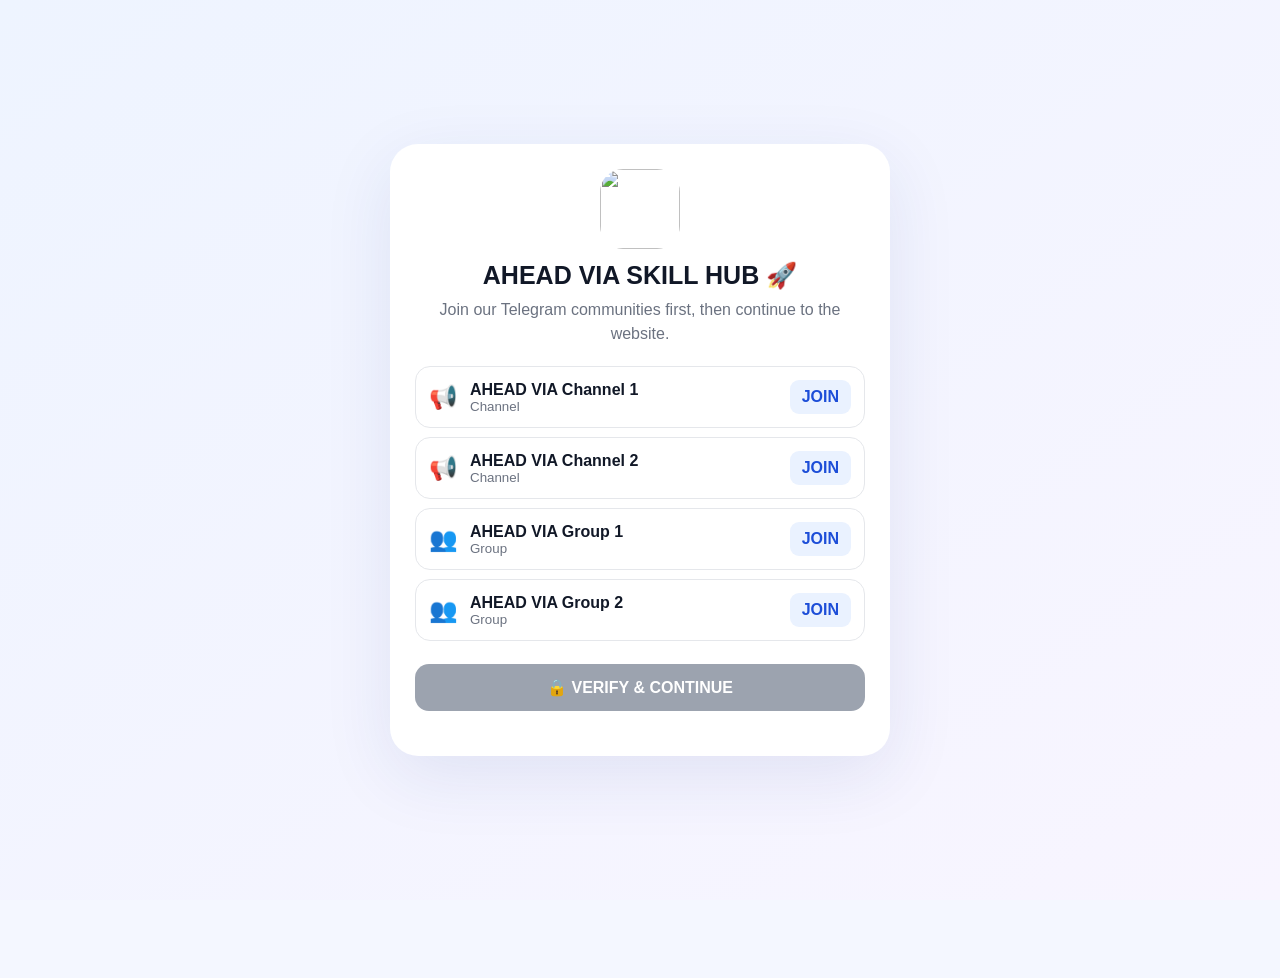
==== commit ce46fb70: "Update index.html" ====
--- a/index.html
+++ b/index.html
@@ -2,1557 +2,1190 @@
 <html lang="en">
 <head>
 <meta charset="UTF-8">
-<meta name="viewport" content="width=device-width,initial-scale=1.0">
-<meta name="theme-color" content="#1264ff">
-<meta name="description" content="AHEAD VIA SKILL HUB - AI Tools, Generators, Skills, Social Media and Digital Resources">
+<meta name="viewport" content="width=device-width,initial-scale=1,maximum-scale=1">
+<meta name="theme-color" content="#f5f7ff">
 <title>AHEAD VIA SKILL HUB</title>
 
 <style>
+:root{
+  --bg:#f4f7ff;--card:#fff;--text:#111827;--muted:#6b7280;
+  --primary:#2563eb;--primary2:#7c3aed;--line:#e5e7eb;
+  --success:#16a34a;--danger:#dc2626;--shadow:0 8px 28px #17255412;
+}
 *{box-sizing:border-box;margin:0;padding:0}
-:root{
- --primary:#1264ff;
- --primary2:#5b8cff;
- --bg:#f4f7ff;
- --card:#fff;
- --text:#14213d;
- --muted:#68738a;
- --line:#e5eaf5;
- --shadow:0 10px 35px rgba(25,60,120,.10);
- --radius:20px;
-}
-html{scroll-behavior:smooth}
 body{
- font-family:Inter,Arial,sans-serif;
- background:
- radial-gradient(circle at 10% 0%,rgba(18,100,255,.14),transparent 30%),
- radial-gradient(circle at 90% 20%,rgba(128,80,255,.12),transparent 30%),
- var(--bg);
- color:var(--text);
- padding-bottom:85px;
-}
-body.dark{
- --bg:#080d18;
- --card:#111827;
- --text:#f4f7ff;
- --muted:#aab4c7;
- --line:#273246;
- background:
- radial-gradient(circle at 10% 0%,rgba(18,100,255,.16),transparent 30%),
- #080d18;
-}
-a{text-decoration:none;color:inherit}
+  font-family:Inter,Arial,sans-serif;background:var(--bg);color:var(--text);
+  min-height:100vh;padding-bottom:78px;
+}
 button,input,select,textarea{font:inherit}
 button{cursor:pointer;border:0}
-img{max-width:100%;display:block}
-
-/* HEADER */
-.header{
- position:sticky;
- top:0;
- z-index:1000;
- background:rgba(255,255,255,.94);
- backdrop-filter:blur(16px);
- border-bottom:1px solid var(--line);
-}
-.dark .header{background:rgba(8,13,24,.94)}
-.header-inner{
- max-width:1150px;
- margin:auto;
- min-height:70px;
- display:flex;
- align-items:center;
- justify-content:space-between;
- padding:10px 16px;
-}
-.brand{
- display:flex;
- align-items:center;
- gap:10px;
- min-width:0;
-}
-.logo{
- width:48px;
- height:48px;
- object-fit:contain;
- border-radius:14px;
- background:#fff;
- box-shadow:0 5px 18px rgba(18,100,255,.18);
-}
-.brand-text{
- font-size:18px;
- font-weight:900;
- letter-spacing:.2px;
- white-space:nowrap;
-}
-.header-actions{display:flex;gap:8px}
-.icon-btn{
- width:43px;height:43px;border-radius:13px;
- background:var(--card);
- border:1px solid var(--line);
- color:var(--text);
- box-shadow:var(--shadow);
- font-size:19px;
-}
-
-/* DRAWER */
+a{text-decoration:none;color:inherit}
+.topbar{
+  height:62px;background:#fff;border-bottom:1px solid var(--line);
+  display:flex;align-items:center;padding:0 14px;gap:10px;
+  position:sticky;top:0;z-index:50;
+}
+.topbar .close{font-size:25px;background:none;width:35px}
+.brand{display:flex;align-items:center;gap:9px;flex:1}
+.brand img{width:38px;height:38px;border-radius:12px;object-fit:cover}
+.brand strong{font-size:17px}
+.topbtn{background:#f3f4f6;border-radius:10px;width:38px;height:38px}
+.page{max-width:900px;margin:auto;padding:14px}
+.hero{
+  border-radius:25px;padding:24px;color:#fff;
+  background:linear-gradient(135deg,#101936,#293f91,#6638b8);
+  box-shadow:0 14px 40px #1e3a8a30;margin-bottom:15px;
+}
+.hero small{text-transform:uppercase;letter-spacing:2px;opacity:.75}
+.hero h1{font-size:29px;margin:7px 0}
+.hero p{opacity:.85;line-height:1.5}
+.userbar{
+  background:#fff;border:1px solid var(--line);border-radius:18px;padding:13px;
+  display:flex;align-items:center;gap:12px;margin-bottom:15px;box-shadow:var(--shadow)
+}
+.avatar{width:46px;height:46px;border-radius:50%;object-fit:cover;background:#dbeafe}
+.userbar .info{flex:1}
+.userbar small{color:var(--muted)}
+.badge{background:#eef2ff;color:#4338ca;padding:7px 10px;border-radius:10px;font-size:12px}
+.notice{
+  background:#eef5ff;border:1px solid #dbeafe;border-radius:18px;
+  padding:14px;margin-bottom:18px;line-height:1.5
+}
+.section-head{display:flex;justify-content:space-between;align-items:center;margin:22px 2px 11px}
+.section-head h2{font-size:19px}.section-head span{font-size:13px;color:var(--primary)}
+.grid{display:grid;grid-template-columns:repeat(2,1fr);gap:11px}
+.grid3{display:grid;grid-template-columns:repeat(3,1fr);gap:10px}
+.card{
+  background:var(--card);border:1px solid var(--line);border-radius:18px;
+  padding:15px;box-shadow:var(--shadow)
+}
+.action{min-height:105px;text-align:center;display:flex;flex-direction:column;align-items:center;justify-content:center;gap:8px}
+.action .ico{
+  width:46px;height:46px;border-radius:14px;background:#eef2ff;
+  display:grid;place-items:center;font-size:23px
+}
+.action b{font-size:14px}
+.tool-card{position:relative}
+.tool-card .ico{font-size:23px;margin-bottom:8px}
+.tool-card h3{font-size:14px;margin-bottom:5px}
+.tool-card p{font-size:12px;color:var(--muted);line-height:1.4}
+.tool-card button{margin-top:10px;width:100%;padding:9px;border-radius:10px;background:#eff6ff;color:#1d4ed8}
+.bottom{
+  position:fixed;bottom:0;left:0;right:0;height:70px;background:#fff;
+  border-top:1px solid var(--line);display:flex;z-index:80;
+  box-shadow:0 -5px 20px #0000000b
+}
+.bottom button{flex:1;background:#fff;color:#9ca3af;font-size:11px}
+.bottom button.active{color:var(--primary);font-weight:bold}
+.bottom span{display:block;font-size:21px;margin-bottom:3px}
+.menu{
+  position:fixed;right:10px;top:67px;width:275px;background:#fff;border:1px solid var(--line);
+  border-radius:18px;box-shadow:0 18px 50px #0003;z-index:100;padding:8px;
+  display:none;max-height:80vh;overflow:auto
+}
+.menu.show{display:block}
+.menu button{
+  width:100%;padding:13px;text-align:left;background:#fff;border-radius:11px
+}
+.menu button:hover{background:#f3f4f6}
+.menu .danger{color:var(--danger)}
 .drawer{
- position:fixed;
- z-index:2000;
- top:0;right:-330px;
- width:min(330px,88vw);
- height:100vh;
- background:var(--card);
- box-shadow:-20px 0 50px rgba(0,0,0,.22);
- transition:.3s;
- overflow:auto;
- padding:20px;
-}
-.drawer.open{right:0}
-.drawer-head{
- display:flex;
- align-items:center;
- justify-content:space-between;
- padding-bottom:18px;
- border-bottom:1px solid var(--line);
-}
-.drawer h2{font-size:20px}
-.close-btn{
- width:40px;height:40px;border-radius:12px;
- background:#edf2ff;color:#1264ff;
-}
-.menu-list{display:grid;gap:8px;margin-top:18px}
-.menu-list button{
- text-align:left;
- padding:14px;
- border-radius:13px;
- background:transparent;
- color:var(--text);
- font-weight:700;
-}
-.menu-list button:hover{background:#edf3ff;color:#1264ff}
-.dark .menu-list button:hover{background:#1c2940}
-
-/* MAIN */
-.container{
- width:min(1150px,94%);
- margin:auto;
-}
-.hero{
- margin-top:18px;
- border-radius:28px;
- padding:28px 22px;
- background:
- linear-gradient(135deg,rgba(18,100,255,.98),rgba(91,75,230,.95));
- color:#fff;
- box-shadow:0 18px 50px rgba(18,100,255,.25);
- overflow:hidden;
- position:relative;
-}
-.hero:after{
- content:"";
- position:absolute;
- width:220px;height:220px;
- right:-70px;top:-80px;
- border-radius:50%;
- background:rgba(255,255,255,.10);
-}
-.hero small{
- font-weight:800;
- letter-spacing:3px;
- opacity:.9;
-}
-.hero h1{
- font-size:clamp(30px,7vw,54px);
- margin:12px 0;
- line-height:1.05;
-}
-.hero p{
- max-width:700px;
- opacity:.92;
- line-height:1.7;
-}
-.hero-buttons{
- display:flex;
- flex-wrap:wrap;
- gap:10px;
- margin-top:20px;
-}
-.btn{
- display:inline-flex;
- align-items:center;
- justify-content:center;
- gap:7px;
- min-height:44px;
- padding:11px 16px;
- border-radius:13px;
- background:#fff;
- color:#1264ff;
- font-weight:900;
-}
-.btn.primary{
- background:#1264ff;color:#fff;
-}
-.btn.dark{
- background:#101828;color:#fff;
-}
-
-/* NOTICE */
-.section{margin-top:25px}
-.notice{
- background:var(--card);
- border:1px solid var(--line);
- border-radius:18px;
- padding:15px;
- box-shadow:var(--shadow);
- display:flex;
- align-items:center;
- gap:12px;
-}
-.notice-icon{
- width:45px;height:45px;border-radius:13px;
- display:grid;place-items:center;
- background:#e8f0ff;color:#1264ff;
- font-size:22px;
-}
-.notice-text{flex:1}
-.notice-text b{display:block;margin-bottom:3px}
-.notice-text span{font-size:13px;color:var(--muted)}
-
-/* QUICK LINKS */
-.quick-grid{
- display:grid;
- grid-template-columns:repeat(4,1fr);
- gap:12px;
- margin-top:15px;
-}
-.quick{
- min-height:92px;
- padding:14px;
- border-radius:18px;
- color:#fff;
- display:flex;
- flex-direction:column;
- justify-content:space-between;
- box-shadow:var(--shadow);
-}
-.quick strong{font-size:16px}
-.quick span{font-size:12px;opacity:.9}
-.q-blue{background:linear-gradient(135deg,#0866ff,#49a1ff)}
-.q-purple{background:linear-gradient(135deg,#633bff,#a46bff)}
-.q-green{background:linear-gradient(135deg,#0a9b69,#41d29c)}
-.q-dark{background:linear-gradient(135deg,#18263d,#334766)}
-
-/* SECTION HEAD */
-.section-head{
- display:flex;
- justify-content:space-between;
- align-items:end;
- gap:10px;
- margin-bottom:14px;
-}
-.section-head h2{font-size:24px}
-.section-head p{color:var(--muted);font-size:13px}
-
-/* CARDS */
-.card-grid{
- display:grid;
- grid-template-columns:repeat(3,1fr);
- gap:14px;
-}
-.card{
- background:var(--card);
- border:1px solid var(--line);
- border-radius:18px;
- padding:17px;
- box-shadow:var(--shadow);
-}
-.card-icon{
- width:45px;height:45px;
- border-radius:13px;
- display:grid;place-items:center;
- background:#edf3ff;
- font-size:22px;
- margin-bottom:12px;
-}
-.dark .card-icon{background:#1b2a42}
-.card h3{font-size:17px;margin-bottom:7px}
-.card p{
- color:var(--muted);
- font-size:13px;
- line-height:1.6;
-}
-.card-btn{
- margin-top:13px;
- width:100%;
- padding:11px;
- border-radius:11px;
- background:#1264ff;
- color:#fff;
- font-weight:800;
-}
-
-/* GENERATORS */
-.generator-tools{
- display:flex;
- gap:8px;
- flex-wrap:wrap;
- margin-bottom:14px;
-}
-.filter{
- padding:9px 13px;
- border-radius:30px;
- background:var(--card);
- border:1px solid var(--line);
- color:var(--text);
- font-weight:700;
-}
-.filter.active{background:#1264ff;color:#fff}
+  position:fixed;inset:0;background:#0007;z-index:150;display:none
+}
+.drawer.show{display:block}
+.drawer-box{
+  position:absolute;right:0;top:0;bottom:0;width:min(390px,92%);
+  background:#fff;padding:18px;overflow:auto
+}
+.drawer-head{display:flex;justify-content:space-between;align-items:center;margin-bottom:18px}
+.closebtn{background:#f3f4f6;border-radius:10px;width:38px;height:38px}
+.field{margin:10px 0}
+.field label{font-size:12px;color:var(--muted);display:block;margin-bottom:6px}
+.field input,.field select,.field textarea{
+  width:100%;padding:12px;border:1px solid var(--line);border-radius:12px;
+  outline:none;background:#fff
+}
+.field textarea{min-height:110px;resize:vertical}
+.primary{
+  background:linear-gradient(135deg,var(--primary),var(--primary2));
+  color:#fff;padding:12px 15px;border-radius:12px;font-weight:bold
+}
+.secondary{background:#eef2ff;color:#3730a3;padding:11px 14px;border-radius:12px}
+.copyrow{display:flex;gap:8px}.copyrow input{flex:1}
+.modal{
+  position:fixed;inset:0;background:#0008;z-index:200;display:none;
+  align-items:flex-end;justify-content:center
+}
+.modal.show{display:flex}
+.modalbox{
+  background:#fff;width:min(650px,100%);max-height:90vh;overflow:auto;
+  border-radius:25px 25px 0 0;padding:20px
+}
+.modalhead{display:flex;justify-content:space-between;gap:10px;align-items:center}
+.result{
+  background:#f8fafc;border:1px solid var(--line);border-radius:14px;
+  padding:14px;white-space:pre-wrap;line-height:1.6;margin-top:12px;min-height:100px
+}
+.toast{
+  position:fixed;left:50%;bottom:88px;transform:translateX(-50%);
+  background:#111827;color:#fff;padding:11px 17px;border-radius:12px;
+  z-index:300;display:none
+}
+.verify{
+  min-height:100vh;background:linear-gradient(145deg,#eef4ff,#f8f5ff);
+  padding:20px;display:flex;align-items:center;justify-content:center
+}
+.verify-box{
+  width:min(500px,100%);background:#fff;border-radius:28px;padding:25px;
+  box-shadow:0 20px 70px #1e3a8a18
+}
+.verify-logo{width:80px;height:80px;border-radius:23px;object-fit:cover;display:block;margin:0 auto 12px}
+.verify-box h1{text-align:center;font-size:25px}
+.verify-box>p{text-align:center;color:var(--muted);line-height:1.5;margin:8px 0 20px}
+.join{
+  display:flex;align-items:center;gap:12px;border:1px solid var(--line);
+  padding:13px;border-radius:15px;margin:9px 0;background:#fff
+}
+.join .jicon{font-size:23px}.join .jt{flex:1}.join small{color:var(--muted);display:block}
+.join button{background:#eaf2ff;color:#1d4ed8;padding:8px 12px;border-radius:9px;font-weight:bold}
+.verifybtn{width:100%;margin-top:14px;padding:14px;border-radius:14px;background:#9ca3af;color:#fff;font-weight:bold}
+.verifybtn.ready{background:linear-gradient(135deg,#2563eb,#7c3aed)}
+.hidden{display:none!important}
+.team img{width:62px;height:62px;border-radius:50%;object-fit:cover;background:#e0e7ff}
+.team{text-align:center}
+.team h3{font-size:14px;margin-top:8px}.team p{font-size:12px;color:var(--muted)}
+.social{display:flex;gap:8px;flex-wrap:wrap}
+.social a{padding:10px 12px;background:#f3f4f6;border-radius:11px;font-size:13px}
 .search{
- width:100%;
- padding:14px 16px;
- border-radius:14px;
- border:1px solid var(--line);
- background:var(--card);
- color:var(--text);
- outline:none;
- margin-bottom:13px;
-}
-.generator-grid{
- display:grid;
- grid-template-columns:repeat(3,1fr);
- gap:12px;
-}
-.gen-card{
- background:var(--card);
- border:1px solid var(--line);
- border-radius:17px;
- padding:15px;
- box-shadow:var(--shadow);
- transition:.2s;
-}
-.gen-card:hover{transform:translateY(-3px)}
-.gen-top{
- display:flex;
- align-items:center;
- gap:10px;
-}
-.gen-icon{
- width:43px;height:43px;
- border-radius:12px;
- display:grid;place-items:center;
- background:#eaf1ff;
- flex:none;
-}
-.dark .gen-icon{background:#1b2a42}
-.gen-card h3{font-size:15px}
-.gen-cat{font-size:11px;color:var(--muted);margin-top:3px}
-.gen-card button{
- width:100%;
- margin-top:12px;
- padding:10px;
- border-radius:10px;
- background:#1264ff;
- color:#fff;
- font-weight:800;
-}
-
-/* OFFER */
-.offer{
- background:linear-gradient(135deg,#111827,#243b63);
- color:#fff;
- border-radius:22px;
- padding:22px;
- position:relative;
- overflow:hidden;
-}
-.offer h2{font-size:27px}
-.offer p{opacity:.82;margin-top:7px}
-.offer-grid{
- display:grid;
- grid-template-columns:repeat(3,1fr);
- gap:10px;
- margin-top:17px;
-}
-.offer-box{
- background:rgba(255,255,255,.1);
- border:1px solid rgba(255,255,255,.12);
- border-radius:15px;
- padding:14px;
-}
-.offer-box b{display:block;margin-bottom:4px}
-.offer-box span{font-size:12px;opacity:.8}
-
-/* TEAM */
-.team-wrap{overflow:hidden}
-.team-track{
- display:flex;
- transition:.45s;
-}
-.member{
- min-width:100%;
- display:grid;
- grid-template-columns:90px 1fr;
- gap:15px;
- align-items:center;
-}
-.avatar{
- width:90px;height:90px;
- border-radius:25px;
- object-fit:cover;
- background:linear-gradient(135deg,#1264ff,#9b6bff);
-}
-.role{
- color:#1264ff;
- font-size:13px;
- font-weight:800;
- margin-top:4px;
-}
-
-/* SOCIAL */
-.social-grid{
- display:grid;
- grid-template-columns:repeat(4,1fr);
- gap:11px;
-}
-.social{
- padding:15px;
- border-radius:15px;
- color:#fff;
- font-weight:900;
- text-align:center;
- box-shadow:var(--shadow);
-}
-.facebook{background:#1877f2}
-.youtube{background:#ff0033}
-.telegram{background:#229ed9}
-.whatsapp{background:#25d366}
-.instagram{background:linear-gradient(135deg,#833ab4,#fd1d1d,#fcb045)}
-.x{background:#111}
-.email{background:#56657d}
-.call{background:#0c9b66}
-
-/* TUTORIAL */
-.tutorial-grid{
- display:grid;
- grid-template-columns:repeat(3,1fr);
- gap:13px;
-}
-.tutorial{
- min-height:150px;
- padding:18px;
- border-radius:19px;
- color:#fff;
- display:flex;
- flex-direction:column;
- justify-content:end;
- background:linear-gradient(135deg,#1264ff,#7b5cff);
- position:relative;
- overflow:hidden;
-}
-.tutorial:before{
- content:"✦";
- position:absolute;
- right:15px;
- top:12px;
- font-size:50px;
- opacity:.14;
-}
-.tutorial h3{font-size:18px}
-.tutorial p{font-size:12px;opacity:.86;margin-top:5px}
-
-/* CONTACT */
-.contact-list{display:grid;gap:10px}
-.contact-row{
- background:var(--card);
- border:1px solid var(--line);
- padding:14px;
- border-radius:14px;
- display:flex;
- justify-content:space-between;
- align-items:center;
- gap:10px;
-}
-.contact-row small{color:var(--muted);display:block}
-.copy-btn{
- padding:8px 11px;
- background:#edf3ff;
- color:#1264ff;
- border-radius:9px;
- font-weight:800;
-}
-
-/* PROFILE */
-.profile-box{
- display:grid;
- grid-template-columns:90px 1fr;
- gap:16px;
- align-items:center;
- background:var(--card);
- border:1px solid var(--line);
- border-radius:20px;
- padding:18px;
-}
-.profile-img{
- width:90px;height:90px;border-radius:25px;object-fit:cover;
-}
-.profile-id{
- color:#1264ff;
- font-weight:900;
- margin-top:5px;
-}
-
-/* MODAL */
-.modal{
- position:fixed;
- inset:0;
- z-index:5000;
- background:rgba(3,8,20,.72);
- display:none;
- align-items:center;
- justify-content:center;
- padding:15px;
-}
-.modal.show{display:flex}
-.modal-box{
- width:min(650px,100%);
- max-height:90vh;
- overflow:auto;
- background:var(--card);
- border-radius:23px;
- padding:20px;
-}
-.modal-head{
- display:flex;
- justify-content:space-between;
- align-items:center;
- gap:10px;
- margin-bottom:15px;
-}
-.modal-close{
- width:40px;height:40px;
- border-radius:11px;
- background:#edf3ff;
- color:#1264ff;
-}
-.form-grid{display:grid;gap:11px}
-.field label{
- display:block;
- font-size:12px;
- font-weight:800;
- margin-bottom:5px;
-}
-.field input,.field select,.field textarea{
- width:100%;
- padding:12px;
- border-radius:11px;
- border:1px solid var(--line);
- background:var(--bg);
- color:var(--text);
- outline:none;
-}
-.field textarea{min-height:110px;resize:vertical}
-.output{
- margin-top:13px;
- padding:15px;
- border-radius:13px;
- background:#f0f5ff;
- color:#17223a;
- white-space:pre-wrap;
- line-height:1.6;
- min-height:80px;
-}
-.dark .output{background:#0b1424;color:#e9efff}
-.modal-actions{
- display:flex;
- gap:8px;
- margin-top:12px;
-}
-.modal-actions button{
- flex:1;
- padding:12px;
- border-radius:11px;
- background:#1264ff;
- color:#fff;
- font-weight:900;
-}
-.modal-actions .clear{background:#68738a}
-
-/* SETTINGS */
-.setting-row{
- display:flex;
- justify-content:space-between;
- align-items:center;
- gap:10px;
- padding:14px 0;
- border-bottom:1px solid var(--line);
-}
-.setting-row:last-child{border:0}
-.setting-row select{
- padding:9px;
- border:1px solid var(--line);
- border-radius:10px;
- background:var(--bg);
- color:var(--text);
-}
-
-/* BOTTOM */
-.bottom-nav{
- position:fixed;
- z-index:1500;
- left:0;right:0;bottom:0;
- height:70px;
- background:rgba(255,255,255,.96);
- backdrop-filter:blur(15px);
- border-top:1px solid var(--line);
- display:grid;
- grid-template-columns:repeat(5,1fr);
-}
-.dark .bottom-nav{background:rgba(8,13,24,.96)}
-.bottom-nav button{
- background:transparent;
- color:var(--muted);
- font-size:11px;
- font-weight:800;
- display:flex;
- flex-direction:column;
- align-items:center;
- justify-content:center;
- gap:3px;
-}
-.bottom-nav button span{font-size:20px}
-.bottom-nav button.active{color:#1264ff}
-
-/* HELP */
-.help{
- position:fixed;
- right:16px;
- bottom:88px;
- z-index:1400;
- width:55px;height:55px;
- border-radius:50%;
- background:#1264ff;
- color:#fff;
- box-shadow:0 12px 30px rgba(18,100,255,.35);
- font-size:24px;
-}
-
-/* TOAST */
-.toast{
- position:fixed;
- left:50%;
- bottom:90px;
- transform:translate(-50%,20px);
- z-index:7000;
- background:#111827;
- color:#fff;
- padding:12px 17px;
- border-radius:12px;
- opacity:0;
- pointer-events:none;
- transition:.25s;
- font-size:13px;
-}
-.toast.show{opacity:1;transform:translate(-50%,0)}
-
-/* RESPONSIVE */
-@media(max-width:850px){
- .quick-grid{grid-template-columns:repeat(2,1fr)}
- .generator-grid{grid-template-columns:repeat(2,1fr)}
- .card-grid{grid-template-columns:repeat(2,1fr)}
- .social-grid{grid-template-columns:repeat(2,1fr)}
- .tutorial-grid{grid-template-columns:repeat(2,1fr)}
- .offer-grid{grid-template-columns:1fr}
-}
-@media(max-width:560px){
- .container{width:92%}
- .brand-text{font-size:15px}
- .logo{width:42px;height:42px}
- .hero{padding:24px 18px;border-radius:22px}
- .quick-grid{grid-template-columns:repeat(2,1fr)}
- .generator-grid{grid-template-columns:1fr}
- .card-grid{grid-template-columns:1fr}
- .tutorial-grid{grid-template-columns:1fr}
- .social-grid{grid-template-columns:repeat(2,1fr)}
- .section-head h2{font-size:21px}
- .member{grid-template-columns:75px 1fr}
- .avatar{width:75px;height:75px}
+  width:100%;padding:13px;border:1px solid var(--line);border-radius:14px;margin-bottom:12px
+}
+@media(min-width:700px){
+  .grid{grid-template-columns:repeat(3,1fr)}
+  .action{min-height:125px}
 }
 </style>
 </head>
 
 <body>
 
-<header class="header">
- <div class="header-inner">
-  <a href="#home" class="brand">
-   <img class="logo" src="https://i.ibb.co.com/xd1bjsh/1788349715746.png" alt="AHEAD VIA Logo">
-   <div class="brand-text">AHEAD VIA SKILL HUB</div>
-  </a>
-  <div class="header-actions">
-   <button class="icon-btn" onclick="toggleDark()" title="Night Mode">🌙</button>
-   <button class="icon-btn" onclick="openMenu()" title="Menu">☰</button>
+<!-- ================= VERIFICATION ================= -->
+<section id="verifyScreen" class="verify">
+  <div class="verify-box">
+    <img class="verify-logo" src="https://i.ibb.co.com/xd1bjsh/1788349715746.png">
+    <h1>AHEAD VIA SKILL HUB 🚀</h1>
+    <p>Join our Telegram communities first, then continue to the website.</p>
+
+    <div id="joinList"></div>
+
+    <button id="verifyBtn" class="verifybtn" onclick="verifyJoin()">
+      🔒 VERIFY & CONTINUE
+    </button>
+
+    <p id="verifyStatus" style="font-size:12px;margin-top:10px"></p>
   </div>
- </div>
+</section>
+
+<!-- ================= APP ================= -->
+<div id="app" class="hidden">
+
+<header class="topbar">
+  <button class="close" onclick="goHome()">✕</button>
+
+  <div class="brand">
+    <img src="https://i.ibb.co.com/xd1bjsh/1788349715746.png">
+    <strong>AHEAD VIA SKILL HUB 🚀</strong>
+  </div>
+
+  <button class="topbtn" onclick="toggleMenu()">⌄</button>
+  <button class="topbtn" onclick="openSettings()">⋮</button>
 </header>
 
-<!-- MENU -->
-<aside class="drawer" id="drawer">
- <div class="drawer-head">
-  <h2>☰ Menu</h2>
-  <button class="close-btn" onclick="closeMenu()">✕</button>
- </div>
-
- <div class="menu-list">
-  <button onclick="go('home')">🏠 Home</button>
-  <button onclick="go('generators')">⚡ All Generators</button>
-  <button onclick="go('ai')">🤖 AI Tools</button>
-  <button onclick="go('skills')">📚 Skills</button>
-  <button onclick="go('tutorials')">🎓 Tutorials</button>
-  <button onclick="go('offers')">🎁 Offers / Bonus</button>
-  <button onclick="go('social')">🌐 Social Media</button>
-  <button onclick="go('team')">👥 Team</button>
-  <button onclick="go('profile')">👤 Account / ID</button>
-  <button onclick="go('referral')">🔗 Referral</button>
-  <button onclick="go('contact')">📞 Contact</button>
-  <button onclick="go('about')">ℹ️ About Me</button>
-  <button onclick="openSettings()">⚙️ Settings</button>
-  <button onclick="showHelp()">🎧 Help Center</button>
-  <button onclick="logout()">🚪 Logout</button>
- </div>
-</aside>
-
-<main class="container" id="home">
-
- <!-- HERO -->
- <section class="hero">
-  <small>LEARN • CREATE • EARN • GROW</small>
-  <h1>AHEAD VIA<br>SKILL HUB</h1>
-  <p>
-   AI tools, smart generators, creator skills, social media resources,
-   digital learning and useful online resources — all in one place.
-  </p>
-  <div class="hero-buttons">
-   <button class="btn" onclick="go('generators')">⚡ Explore Tools</button>
-   <button class="btn" onclick="go('tutorials')">📚 Learn Skills</button>
+<!-- TOP MENU -->
+<div id="menu" class="menu">
+  <button onclick="goHome();closeMenu()">🏠 Home</button>
+  <button onclick="showTools();closeMenu()">🤖 AI Tools</button>
+  <button onclick="showTools();closeMenu()">⚡ All Generators</button>
+  <button onclick="showLearning();closeMenu()">📚 Skills</button>
+  <button onclick="showLearning();closeMenu()">🎓 Tutorials</button>
+  <button onclick="showOffers();closeMenu()">🎁 Offers</button>
+  <button onclick="showTelegram();closeMenu()">📢 Telegram</button>
+  <button onclick="showTeam();closeMenu()">👥 Community</button>
+  <button onclick="showAccount();closeMenu()">👤 Profile</button>
+  <button onclick="showAccount();closeMenu()">🆔 My ID</button>
+  <button onclick="showReferral();closeMenu()">🔗 Referral</button>
+  <button onclick="showReferral();closeMenu()">📊 Referral History</button>
+  <button onclick="showContact();closeMenu()">📞 Contact</button>
+  <button onclick="showAbout();closeMenu()">ℹ️ About</button>
+  <button onclick="openSettings();closeMenu()">⚙️ Settings</button>
+  <button onclick="openSettings();closeMenu()">🌍 Country & Language</button>
+  <button onclick="toggleDark();closeMenu()">🌙 Dark Mode</button>
+  <button onclick="showContact();closeMenu()">❓ Help</button>
+  <button class="danger" onclick="logout()">🚪 Logout</button>
+</div>
+
+<main id="content" class="page"></main>
+
+<!-- BOTTOM NAV -->
+<nav class="bottom">
+  <button id="navHome" class="active" onclick="goHome()"><span>⌂</span>Home</button>
+  <button id="navTools" onclick="showTools()"><span>🤖</span>Tools</button>
+  <button id="navOffers" onclick="showOffers()"><span>🎁</span>Offers</button>
+  <button id="navRef" onclick="showReferral()"><span>👥</span>Referral</button>
+  <button id="navSupport" onclick="showContact()"><span>💬</span>Support</button>
+</nav>
+
+<!-- SETTINGS DRAWER -->
+<div id="drawer" class="drawer" onclick="if(event.target===this)closeDrawer()">
+  <div class="drawer-box">
+    <div class="drawer-head">
+      <h2>⚙️ Settings</h2>
+      <button class="closebtn" onclick="closeDrawer()">✕</button>
+    </div>
+
+    <div class="field">
+      <label>Country</label>
+      <select id="country" onchange="countryChanged()"></select>
+    </div>
+
+    <div class="field">
+      <label>Language</label>
+      <select id="language" onchange="changeLanguage()"></select>
+    </div>
+
+    <button class="secondary" style="width:100%;margin-top:8px" onclick="toggleDark()">
+      🌙 Toggle Dark Mode
+    </button>
+
+    <hr style="border:0;border-top:1px solid var(--line);margin:20px 0">
+
+    <h3>Account</h3>
+    <div class="field">
+      <label>Username</label>
+      <input id="usernameInput" placeholder="Your username">
+    </div>
+    <button class="primary" style="width:100%" onclick="saveProfile()">Save Account</button>
   </div>
- </section>
-
- <!-- NOTICE -->
- <section class="section">
-  <div class="notice">
-   <div class="notice-icon">📢</div>
-   <div class="notice-text">
-    <b>Welcome to AHEAD VIA SKILL HUB</b>
-    <span>Explore our new tools, tutorials, offers and digital resources.</span>
-   </div>
+</div>
+
+<!-- TOOL MODAL -->
+<div id="toolModal" class="modal" onclick="if(event.target===this)closeTool()">
+  <div class="modalbox">
+    <div class="modalhead">
+      <div>
+        <h2 id="toolTitle">Generator</h2>
+        <small id="toolCategory" style="color:var(--muted)"></small>
+      </div>
+      <button class="closebtn" onclick="closeTool()">✕</button>
+    </div>
+
+    <div class="field">
+      <label>Topic / Subject</label>
+      <input id="toolTopic" placeholder="Example: AI video creation">
+    </div>
+
+    <div class="field">
+      <label>Audience</label>
+      <input id="toolAudience" placeholder="Example: Social media creators">
+    </div>
+
+    <div class="field">
+      <label>Tone</label>
+      <select id="toolTone">
+        <option>Professional</option>
+        <option>Friendly</option>
+        <option>Creative</option>
+        <option>Funny</option>
+        <option>Powerful</option>
+        <option>Short & Simple</option>
+      </select>
+    </div>
+
+    <div class="field">
+      <label>Extra instruction</label>
+      <textarea id="toolExtra" placeholder="Optional instruction..."></textarea>
+    </div>
+
+    <button class="primary" style="width:100%" onclick="runGenerator()">
+      ⚡ GENERATE
+    </button>
+
+    <div id="toolResult" class="result">Your generated result will appear here.</div>
+
+    <div style="display:flex;gap:8px;margin-top:10px">
+      <button class="secondary" onclick="copyResult()" style="flex:1">📋 Copy</button>
+      <button class="secondary" onclick="clearResult()" style="flex:1">🗑 Clear</button>
+    </div>
   </div>
- </section>
-
- <!-- QUICK -->
- <section class="section">
-  <div class="quick-grid">
-   <a class="quick q-blue" href="https://www.facebook.com/share/19YtirSEwS/" target="_blank">
-    <strong>📘 Facebook</strong><span>Follow our Facebook</span>
-   </a>
-   <a class="quick q-purple" href="https://www.youtube.com/@KittySnipsStories" target="_blank">
-    <strong>▶️ YouTube</strong><span>Visit our channel</span>
-   </a>
-   <a class="quick q-green" href="https://wa.me/8801400524877" target="_blank">
-    <strong>💬 WhatsApp</strong><span>Contact us</span>
-   </a>
-   <a class="quick q-dark" href="https://t.me/Aheadvia1298" target="_blank">
-    <strong>✈️ Telegram</strong><span>Personal Telegram</span>
-   </a>
-  </div>
- </section>
-
- <!-- OFFERS -->
- <section class="section" id="offers">
-  <div class="offer">
-   <h2>🎁 SPECIAL OFFERS</h2>
-   <p>Check available resources, bonuses and special opportunities.</p>
-   <div class="offer-grid">
-    <div class="offer-box"><b>🚀 New Tools</b><span>Fresh tools added regularly.</span></div>
-    <div class="offer-box"><b>🎓 Free Learning</b><span>Learn useful digital skills.</span></div>
-    <div class="offer-box"><b>🎁 Bonus</b><span>Special offers and resources.</span></div>
-   </div>
-  </div>
- </section>
-
- <!-- AI -->
- <section class="section" id="ai">
-  <div class="section-head">
-   <div><h2>🤖 AI Tools</h2><p>Prompt and content creation tools</p></div>
-  </div>
-  <div class="card-grid">
-   <div class="card">
-    <div class="card-icon">🧠</div>
-    <h3>AI Prompt Generator</h3>
-    <p>Create structured prompts for different AI tasks.</p>
-    <button class="card-btn" onclick="openGeneratorByName('AI Prompt Generator')">Open Tool</button>
-   </div>
-   <div class="card">
-    <div class="card-icon">🖼️</div>
-    <h3>Image Prompt Generator</h3>
-    <p>Create image-generation prompts.</p>
-    <button class="card-btn" onclick="openGeneratorByName('Image Prompt Generator')">Open Tool</button>
-   </div>
-   <div class="card">
-    <div class="card-icon">🎬</div>
-    <h3>Video Prompt Generator</h3>
-    <p>Create video concepts and prompts.</p>
-    <button class="card-btn" onclick="openGeneratorByName('Video Prompt Generator')">Open Tool</button>
-   </div>
-  </div>
- </section>
-
- <!-- GENERATORS -->
- <section class="section" id="generators">
-  <div class="section-head">
-   <div>
-    <h2>⚡ Generators</h2>
-    <p><b id="generatorCount">250+</b> useful generator systems</p>
-   </div>
-  </div>
-
-  <input id="generatorSearch" class="search"
-   placeholder="🔎 Search generators..."
-   oninput="renderGenerators()">
-
-  <div class="generator-tools" id="filters"></div>
-  <div class="generator-grid" id="generatorGrid"></div>
- </section>
-
- <!-- SKILLS -->
- <section class="section" id="skills">
-  <div class="section-head">
-   <div><h2>📚 Skills</h2><p>Learn practical digital skills</p></div>
-  </div>
-  <div class="card-grid">
-   <div class="card"><div class="card-icon">🎬</div><h3>Video Creation</h3><p>Learn how to plan and create videos.</p><button class="card-btn" onclick="go('tutorials')">Learn</button></div>
-   <div class="card"><div class="card-icon">✂️</div><h3>Video Editing</h3><p>Editing concepts, captions and effects.</p><button class="card-btn" onclick="go('tutorials')">Learn</button></div>
-   <div class="card"><div class="card-icon">📱</div><h3>Social Media Growth</h3><p>Content and audience growth basics.</p><button class="card-btn" onclick="go('tutorials')">Learn</button></div>
-   <div class="card"><div class="card-icon">💰</div><h3>Digital Income Skills</h3><p>Explore skills and online work ideas.</p><button class="card-btn" onclick="go('tutorials')">Explore</button></div>
-  </div>
- </section>
-
- <!-- TUTORIALS -->
- <section class="section" id="tutorials">
-  <div class="section-head">
-   <div><h2>🎓 Tutorials</h2><p>Step-by-step learning resources</p></div>
-  </div>
-
-  <div class="tutorial-grid">
-   <a class="tutorial" href="#">
-    <h3>📺 How to Create a YouTube Channel</h3>
-    <p>Channel setup guide</p>
-   </a>
-   <a class="tutorial" href="#">
-    <h3>🎵 How to Create a TikTok ID</h3>
-    <p>TikTok account guide</p>
-   </a>
-   <a class="tutorial" href="#">
-    <h3>📘 How to Create a Facebook Page</h3>
-    <p>Facebook setup guide</p>
-   </a>
-   <a class="tutorial" href="#">
-    <h3>✈️ How to Create a Telegram Channel</h3>
-    <p>Telegram channel guide</p>
-   </a>
-   <a class="tutorial" href="#">
-    <h3>👥 How to Create a Telegram Group</h3>
-    <p>Group setup guide</p>
-   </a>
-   <a class="tutorial" href="#">
-    <h3>📸 How to Create Instagram</h3>
-    <p>Instagram setup guide</p>
-   </a>
-  </div>
- </section>
-
- <!-- SOCIAL -->
- <section class="section" id="social">
-  <div class="section-head">
-   <div><h2>🌐 Social Media</h2><p>Connect with AHEAD VIA</p></div>
-  </div>
-
-  <div class="social-grid">
-   <a class="social facebook" href="https://www.facebook.com/share/19YtirSEwS/" target="_blank">📘 Facebook</a>
-   <a class="social youtube" href="https://www.youtube.com/@KittySnipsStories" target="_blank">▶️ YouTube</a>
-   <a class="social telegram" href="https://t.me/Aheadvia1298" target="_blank">✈️ Personal Telegram</a>
-   <a class="social whatsapp" href="https://wa.me/8801400524877" target="_blank">💬 WhatsApp</a>
-   <a class="social instagram" href="https://www.instagram.com/kittysnipsofficial" target="_blank">📸 Instagram</a>
-   <a class="social x" href="https://x.com/Abdulaheadrllm" target="_blank">𝕏 X / Twitter</a>
-   <a class="social email" href="mailto:msssaimaislam6@gmail.com">✉️ Email</a>
-   <a class="social call" href="tel:01335611366">📞 Call</a>
-  </div>
- </section>
-
- <!-- TELEGRAM -->
- <section class="section">
-  <div class="section-head">
-   <div><h2>✈️ Telegram Community</h2><p>Personal, channels and groups are separate</p></div>
-  </div>
-
-  <div class="card-grid">
-   <div class="card">
-    <div class="card-icon">👤</div>
-    <h3>Personal Telegram</h3>
-    <p>@Aheadvia1298</p>
-    <a class="card-btn" href="https://t.me/Aheadvia1298" target="_blank">Open Telegram</a>
-   </div>
-
-   <div class="card">
-    <div class="card-icon">📢</div>
-    <h3>Telegram Channels</h3>
-    <p>Our official channels.</p>
-    <a class="card-btn" href="https://t.me/Aheadvia1298gf" target="_blank">Channel 01</a>
-    <a class="card-btn" style="margin-top:7px" href="https://t.me/aheadskillhub120" target="_blank">Channel 02</a>
-   </div>
-
-   <div class="card">
-    <div class="card-icon">👥</div>
-    <h3>Telegram Groups</h3>
-    <p>Join our community groups.</p>
-    <a class="card-btn" href="https://t.me/Aheadviaiskill_hab" target="_blank">Group 01</a>
-    <a class="card-btn" style="margin-top:7px" href="https://t.me/aheadskillhub12" target="_blank">Group 02</a>
-   </div>
-  </div>
- </section>
-
- <!-- TEAM -->
- <section class="section" id="team">
-  <div class="section-head">
-   <div><h2>👥 Our Team</h2><p>Three core members</p></div>
-  </div>
-
-  <div class="card team-wrap">
-   <div class="team-track" id="teamTrack">
-
-    <div class="member">
-     <img class="avatar" src="https://i.ibb.co.com/mrY7gSbv/IMG-20260826-201650-466.jpg" alt="ABDUL AHAD">
-     <div>
-      <h3>ABDUL AHAD</h3>
-      <div class="role">Founder & Owner</div>
-     </div>
-    </div>
-
-    <div class="member">
-     <div class="avatar" style="display:grid;place-items:center;color:white;font-size:30px;font-weight:900">SI</div>
-     <div>
-      <h3>𝐌𝐈𝐒𝐒 𝐒𝐀𝐌𝐈𝐀 𝐈𝐒𝐋𝐀𝐌</h3>
-      <div class="role">Founder & Admin</div>
-     </div>
-    </div>
-
-    <div class="member">
-     <div class="avatar" style="display:grid;place-items:center;color:white;font-size:30px;font-weight:900">JA</div>
-     <div>
-      <h3>JANNAT AKHTER</h3>
-      <div class="role">Admin</div>
-     </div>
-    </div>
-
-   </div>
-  </div>
- </section>
-
- <!-- PROFILE -->
- <section class="section" id="profile">
-  <div class="section-head">
-   <div><h2>👤 Account</h2><p>Your local profile information</p></div>
-  </div>
-
-  <div class="profile-box">
-   <img class="profile-img" src="https://i.ibb.co.com/mrY7gSbv/IMG-20260826-201650-466.jpg" alt="Profile">
-   <div>
-    <h3>ABDUL AHAD</h3>
-    <div class="profile-id">ID: <span id="userId"></span></div>
-    <p style="margin-top:6px;color:var(--muted);font-size:13px">
-     AHEAD VIA SKILL HUB Member
-    </p>
-   </div>
-  </div>
- </section>
-
- <!-- REFERRAL -->
- <section class="section" id="referral">
-  <div class="section-head">
-   <div><h2>🔗 Referral & Invite</h2><p>Share your referral link</p></div>
-  </div>
-
-  <div class="card">
-   <div class="field">
-    <label>Your Referral Link</label>
-    <input id="refLink" readonly>
-   </div>
-   <div class="modal-actions">
-    <button onclick="copyText('refLink')">📋 Copy Link</button>
-    <button onclick="invite()" style="background:#25d366">📤 Invite</button>
-   </div>
-  </div>
- </section>
-
- <!-- CONTACT -->
- <section class="section" id="contact">
-  <div class="section-head">
-   <div><h2>📞 Contact</h2><p>Contact AHEAD VIA directly</p></div>
-  </div>
-
-  <div class="contact-list">
-   <div class="contact-row">
-    <div><b>WhatsApp</b><small>01400524877</small></div>
-    <a class="copy-btn" href="https://wa.me/8801400524877" target="_blank">Open</a>
-   </div>
-   <div class="contact-row">
-    <div><b>Telegram</b><small>@Aheadvia1298</small></div>
-    <a class="copy-btn" href="https://t.me/Aheadvia1298" target="_blank">Open</a>
-   </div>
-   <div class="contact-row">
-    <div><b>Phone</b><small>01335611366</small></div>
-    <a class="copy-btn" href="tel:01335611366">Call</a>
-   </div>
-   <div class="contact-row">
-    <div><b>Email</b><small>msssaimaislam6@gmail.com</small></div>
-    <a class="copy-btn" href="mailto:msssaimaislam6@gmail.com">Email</a>
-   </div>
-  </div>
- </section>
-
- <!-- ABOUT -->
- <section class="section" id="about">
-  <div class="section-head">
-   <div><h2>ℹ️ About Me</h2></div>
-  </div>
-
-  <div class="card">
-   <h3>Hi, I'm ABDUL AHAD. 👋</h3>
-   <p style="margin-top:10px;line-height:1.8">
-    I work on different types of websites, digital projects, online income
-    systems, AI tools, video creation, thumbnails, content creation and
-    other digital topics. 🚀
-    AHEAD VIA SKILL HUB brings useful information, tools and resources
-    together in one place.
-   </p>
-  </div>
- </section>
-
-</main>
-
-<!-- BOTTOM NAV -->
-<nav class="bottom-nav">
- <button class="active" onclick="go('home')"><span>🏠</span>Home</button>
- <button onclick="openMenu()"><span>☰</span>Menu</button>
- <button onclick="go('generators')"><span>⚡</span>Tools</button>
- <button onclick="go('offers')"><span>🎁</span>Offer</button>
- <button onclick="go('profile')"><span>👤</span>Account</button>
-</nav>
-
-<!-- HELP -->
-<button class="help" onclick="showHelp()" title="Help">🎧</button>
-
-<!-- GENERATOR MODAL -->
-<div class="modal" id="generatorModal">
- <div class="modal-box">
-  <div class="modal-head">
-   <div>
-    <h2 id="modalTitle">Generator</h2>
-    <p id="modalCategory" style="color:var(--muted);font-size:12px"></p>
-   </div>
-   <button class="modal-close" onclick="closeGenerator()">✕</button>
-  </div>
-
-  <div class="form-grid" id="generatorFields"></div>
-
-  <div class="modal-actions">
-   <button onclick="generateResult()">⚡ Generate</button>
-   <button class="clear" onclick="clearGenerator()">Clear</button>
-  </div>
-
-  <div class="output" id="generatorOutput">Your generated result will appear here.</div>
-
-  <div class="modal-actions">
-   <button onclick="copyOutput()">📋 Copy Result</button>
-  </div>
- </div>
 </div>
 
-<!-- SETTINGS MODAL -->
-<div class="modal" id="settingsModal">
- <div class="modal-box">
-  <div class="modal-head">
-   <h2>⚙️ Settings</h2>
-   <button class="modal-close" onclick="closeSettings()">✕</button>
-  </div>
-
-  <div class="setting-row">
-   <div><b>Country</b><small style="display:block;color:var(--muted)">Choose your country</small></div>
-   <select id="country" onchange="countryChanged()"></select>
-  </div>
-
-  <div class="setting-row">
-   <div><b>Language</b><small style="display:block;color:var(--muted)">Choose interface language</small></div>
-   <select id="language" onchange="languageChanged()"></select>
-  </div>
-
-  <div class="setting-row">
-   <div><b>Night Mode</b></div>
-   <button class="copy-btn" onclick="toggleDark()">Toggle</button>
-  </div>
- </div>
+<div id="toast" class="toast"></div>
+
 </div>
-
-<div class="toast" id="toast">Done</div>
 
 <script>
 /* =========================================================
    AHEAD VIA SKILL HUB
-   250+ LOCAL GENERATOR SYSTEMS
+   SINGLE FILE APP
 ========================================================= */
 
+/* ---------- TELEGRAM LINKS ---------- */
+
+const TELEGRAM_LINKS = [
+  {
+    type:"Channel",
+    name:"AHEAD VIA Channel 1",
+    url:"https://t.me/Aheadvia1298gf"
+  },
+  {
+    type:"Channel",
+    name:"AHEAD VIA Channel 2",
+    url:"https://t.me/aheadskillhub120"
+  },
+  {
+    type:"Group",
+    name:"AHEAD VIA Group 1",
+    url:"https://t.me/Aheadviaiskill_hab"
+  },
+  {
+    type:"Group",
+    name:"AHEAD VIA Group 2",
+    url:"https://t.me/aheadskillhub12"
+  }
+];
+
+/* ---------- SOCIAL LINKS ---------- */
+
+const LINKS={
+  personalTelegram:"https://t.me/Aheadvia1298",
+  whatsapp:"https://wa.me/8801400524877",
+  call:"tel:01335611366",
+  email:"mailto:msssaimaislam6@gmail.com",
+  facebook:"https://www.facebook.com/share/19YtirSEwS/",
+  youtube:"https://www.youtube.com/@KittySnipsStories",
+  instagram:"https://www.instagram.com/kittysnipsofficial",
+  x:"https://x.com/Abdulaheadrllm"
+};
+
+/* ---------- COUNTRIES / LANGUAGES ---------- */
+
+const COUNTRY_LANG={
+  "Bangladesh":["English","বাংলা"],
+  "India":["English","Hindi"],
+  "Pakistan":["English","Urdu"],
+  "Saudi Arabia":["English","Arabic"],
+  "United Arab Emirates":["English","Arabic"],
+  "Indonesia":["English","Indonesian"],
+  "Malaysia":["English","Malay"],
+  "Turkey":["English","Turkish"],
+  "Germany":["English","German"],
+  "France":["English","French"],
+  "Spain":["English","Spanish"],
+  "Italy":["English","Italian"],
+  "Japan":["English","Japanese"],
+  "South Korea":["English","Korean"],
+  "China":["English","Chinese"],
+  "United Kingdom":["English"],
+  "United States":["English"],
+  "Canada":["English","French"],
+  "Australia":["English"],
+  "Brazil":["English","Portuguese"],
+  "Portugal":["English","Portuguese"],
+  "Russia":["English","Russian"],
+  "Thailand":["English","Thai"],
+  "Vietnam":["English","Vietnamese"],
+  "Philippines":["English","Filipino"],
+  "Singapore":["English","Malay"],
+  "Nepal":["English","Nepali"],
+  "Sri Lanka":["English","Sinhala"],
+  "Qatar":["English","Arabic"],
+  "Kuwait":["English","Arabic"],
+  "Oman":["English","Arabic"],
+  "Bahrain":["English","Arabic"],
+  "Egypt":["English","Arabic"],
+  "South Africa":["English"],
+  "Nigeria":["English"],
+  "Kenya":["English","Swahili"]
+};
+
+/* ---------- 250 GENERATORS ---------- */
+
+const categories={
+"✍️ Writing & Content":[
+"Caption","Story","Blog Outline","Article","Post","Description","Bio",
+"Quote","Slogan","Hook","Script","Content Idea","Thread","Announcement",
+"Community Post","Product Description","Review","Comment","Reply","Call To Action"
+],
+"📱 Social Media":[
+"Facebook Post","Facebook Bio","Facebook Reel Caption","Instagram Caption",
+"Instagram Bio","Instagram Reel Caption","TikTok Caption","TikTok Bio",
+"YouTube Community Post","Social Media Calendar","Creator Bio","Profile Intro",
+"Social Media Hook","Engagement Post","Poll Idea"
+],
+"▶️ YouTube":[
+"YouTube Title","YouTube Description","YouTube Tags","YouTube Shorts Idea",
+"YouTube Hook","YouTube Script","YouTube CTA","YouTube Channel Bio",
+"Video Chapter","Thumbnail Text","Video Idea","Video Intro","Video Outro",
+"Video Series Idea","YouTube SEO"
+],
+"📢 Telegram":[
+"Telegram Channel Post","Telegram Group Post","Telegram Caption",
+"Telegram Announcement","Telegram Welcome","Telegram Rules",
+"Telegram Channel Bio","Telegram Promotion","Telegram Poll",
+"Telegram CTA","Telegram Content Idea","Telegram Ad Copy"
+],
+"🎬 Video & Reels":[
+"Reel Idea","Shorts Idea","Video Script","Video Hook","Video Storyboard",
+"Video Scene","Video Voiceover","Video CTA","Video Title","Video Description",
+"Video Transition Idea","Video Editing Plan","Faceless Video Idea",
+"Viral Video Idea","Video Series"
+],
+"🖼️ Image & Prompt":[
+"Image Prompt","Poster Prompt","Banner Prompt","Thumbnail Prompt",
+"Logo Prompt","Profile Picture Prompt","Product Photo Prompt",
+"Social Media Design Prompt","Cinematic Prompt","Realistic Photo Prompt",
+"3D Design Prompt","Anime Prompt","Background Prompt","Ad Creative Prompt",
+"Infographic Prompt"
+],
+"🤖 AI Prompt":[
+"AI Writing Prompt","AI Research Prompt","AI Marketing Prompt","AI Business Prompt",
+"AI Coding Prompt","AI Education Prompt","AI Video Prompt","AI Image Prompt",
+"AI Productivity Prompt","AI Assistant Prompt","AI SEO Prompt","AI Content Prompt"
+],
+"📣 Marketing & Ads":[
+"Ad Headline","Ad Copy","Facebook Ad","Instagram Ad","YouTube Ad",
+"Telegram Ad","Product Ad","Sales Copy","Marketing Hook","Marketing Plan",
+"Campaign Idea","Promotion Idea","Offer Copy","Landing Page Copy",
+"Lead Magnet Idea"
+],
+"#️⃣ SEO & Hashtag":[
+"Hashtag Set","Trending Hashtag Idea","SEO Title","SEO Description",
+"Keyword Ideas","Long Tail Keywords","SEO Blog Outline","SEO Hook",
+"SEO CTA","Search Intent","Meta Description","Tag Ideas"
+],
+"💼 Business":[
+"Business Idea","Business Name","Brand Name","Business Bio","Business Plan",
+"Marketing Plan","Customer Persona","Product Idea","Service Idea",
+"Sales Strategy","Growth Idea","Business Post","Business Offer",
+"Startup Idea","Digital Product Idea"
+],
+"💰 Earning & Skills":[
+"Online Skill Idea","Freelance Service","Digital Earning Idea","Creator Income Idea",
+"Skill Learning Plan","Side Hustle Idea","Online Business Idea","Service Package",
+"Freelance Bio","Portfolio Intro","Client Pitch","Gig Description"
+],
+"🌐 Website & HTML":[
+"Website Idea","Landing Page Idea","HTML Section","Website Hero Text",
+"Website About Text","FAQ Generator","Website CTA","Contact Page Copy",
+"Portfolio Section","Pricing Section","Feature Section","Website Notice"
+],
+"💻 Coding & Developer":[
+"Code Explanation","Function Idea","Variable Name","API Description",
+"Bug Checklist","Project Idea","README Outline","Commit Message",
+"Documentation","JSON Example Idea","Database Field Idea","UI Component Idea"
+],
+"🎓 Education":[
+"Study Plan","Lesson Plan","Quiz Questions","MCQ Ideas","Exam Revision",
+"Flashcard Ideas","Learning Roadmap","Course Outline","Tutorial Outline",
+"Student Bio","Educational Post","Teacher Announcement"
+],
+"✈️ Travel & Planning":[
+"Travel Plan","Trip Itinerary","Packing List","Travel Caption",
+"Travel Post","Destination Idea","Budget Plan","Daily Schedule",
+"Event Plan","Project Plan","Task List","Weekly Plan"
+],
+"🛍️ Product & E-commerce":[
+"Product Name","Product Title","Product Description","Product Benefits",
+"Product Features","Product Review","Store Bio","Shop Announcement",
+"Discount Copy","Product Caption","Product Ad","Customer Message"
+]
+};
+
+/* Make sure there are 250+ usable entries */
+let generators=[];
+let id=1;
+
+Object.keys(categories).forEach(category=>{
+  categories[category].forEach(name=>{
+    generators.push({
+      id:id++,
+      category,
+      name
+    });
+  });
+});
+
+/* add additional variants until 250 */
+const variants=[
+"Professional","Creative","Short","Viral","Premium","Beginner","Advanced",
+"Engaging","Simple","Powerful","Modern","Unique","Smart","Fast","Pro"
+];
+
+let base=[...generators];
+
+while(generators.length<250){
+  const b=base[(generators.length-base.length)%base.length];
+  const v=variants[(generators.length)%variants.length];
+  generators.push({
+    id:id++,
+    category:b.category,
+    name:v+" "+b.name
+  });
+}
+
+/* ---------- APP STATE ---------- */
+
+let currentTool=null;
+let currentPage="home";
+
 const $=id=>document.getElementById(id);
 
+function save(key,value){
+  localStorage.setItem("avsh_"+key,JSON.stringify(value));
+}
+function load(key,def=null){
+  try{
+    const v=localStorage.getItem("avsh_"+key);
+    return v===null?def:JSON.parse(v);
+  }catch(e){return def}
+}
+
+/* ---------- VERIFICATION ---------- */
+
+function buildJoinScreen(){
+  $("joinList").innerHTML=TELEGRAM_LINKS.map((x,i)=>`
+    <div class="join">
+      <div class="jicon">${x.type==="Channel"?"📢":"👥"}</div>
+      <div class="jt">
+        <b>${x.name}</b>
+        <small>${x.type}</small>
+      </div>
+      <button onclick="joinClicked(${i})">JOIN</button>
+    </div>
+  `).join("");
+}
+
+function joinClicked(i){
+  const joined=load("joined",[]);
+  if(!joined.includes(i))joined.push(i);
+  save("joined",joined);
+  window.open(TELEGRAM_LINKS[i].url,"_blank");
+
+  if(joined.length===4){
+    $("verifyBtn").classList.add("ready");
+    $("verifyStatus").style.color="#16a34a";
+    $("verifyStatus").textContent="✅ All four Join buttons completed. You can continue.";
+  }
+}
+
+function verifyJoin(){
+  const joined=load("joined",[]);
+  if(joined.length<4){
+    $("verifyStatus").style.color="#dc2626";
+    $("verifyStatus").textContent=
+      "⚠️ Please open all 4 Telegram links first.";
+    return;
+  }
+
+  save("verified",true);
+  openApp();
+}
+
+function openApp(){
+  $("verifyScreen").classList.add("hidden");
+  $("app").classList.remove("hidden");
+  initSettings();
+  goHome();
+}
+
+/* ---------- MENU ---------- */
+
+function toggleMenu(){
+  $("menu").classList.toggle("show");
+}
+function closeMenu(){
+  $("menu").classList.remove("show");
+}
+document.addEventListener("click",e=>{
+  if(!e.target.closest(".topbtn") && !e.target.closest("#menu")){
+    closeMenu();
+  }
+});
+
+/* ---------- NAV ---------- */
+
+function setNav(active){
+  ["navHome","navTools","navOffers","navRef","navSupport"]
+  .forEach(x=>$(x).classList.remove("active"));
+  if(active)$(active).classList.add("active");
+}
+
+function goHome(){
+  currentPage="home";
+  setNav("navHome");
+  renderHome();
+  window.scrollTo({top:0,behavior:"smooth"});
+}
+
+function renderHome(){
+  const username=load("username","Guest User");
+  const uid=load("uid","AV-"+Math.floor(100000+Math.random()*899999));
+  save("uid",uid);
+
+  $("content").innerHTML=`
+    <div class="userbar">
+      <img class="avatar" src="https://i.ibb.co.com/mrY7gSbv/IMG-20260826-201650-466.jpg">
+      <div class="info">
+        <b>Welcome, ${escapeHtml(username)} 👋</b>
+        <small>ID: ${uid}</small>
+      </div>
+      <span class="badge">VERIFIED</span>
+    </div>
+
+    <section class="hero">
+      <small>AHEAD VIA</small>
+      <h1>SKILL HUB 🚀</h1>
+      <p>AI tools, generators, digital skills, tutorials, resources and creator tools in one place.</p>
+    </section>
+
+    <div class="notice">
+      📢 <b>Notice:</b> Explore the tools, learn new digital skills and stay connected with AHEAD VIA.
+    </div>
+
+    <div class="section-head">
+      <h2>Quick Actions</h2>
+      <span>${generators.length}+ Tools</span>
+    </div>
+
+    <div class="grid">
+      ${action("🤖","AI Tools","showTools()")}
+      ${action("⚡","Generators","showTools()")}
+      ${action("📚","Skills","showLearning()")}
+      ${action("🎁","Offers","showOffers()")}
+      ${action("📢","Telegram","showTelegram()")}
+      ${action("👥","Referral","showReferral()")}
+      ${action("👤","Profile","showAccount()")}
+      ${action("💬","Support","showContact()")}
+    </div>
+
+    <div class="section-head">
+      <h2>🔥 Featured Tools</h2>
+      <span onclick="showTools()">View all</span>
+    </div>
+
+    <div class="grid">
+      ${generators.slice(0,6).map(toolCard).join("")}
+    </div>
+
+    <div class="section-head">
+      <h2>👥 Our Team</h2>
+    </div>
+
+    <div class="grid3">
+      ${teamCard("👨‍💻","ABDUL AHAD","Founder & Owner")}
+      ${teamCard("👩‍💻","𝐌𝐈𝐒𝐒 𝐒𝐀𝐌𝐈𝐀 𝐈𝐒𝐋𝐀𝐌","Founder & Admin")}
+      ${teamCard("👩‍💼","JANNAT AKHTER","Admin")}
+    </div>
+  `;
+}
+
+function action(icon,title,fn){
+  return `<button class="card action" onclick="${fn}">
+    <div class="ico">${icon}</div><b>${title}</b>
+  </button>`;
+}
+
+function teamCard(icon,name,role){
+  return `<div class="card team">
+    <div style="font-size:40px">${icon}</div>
+    <h3>${name}</h3>
+    <p>${role}</p>
+  </div>`;
+}
+
+/* ---------- TOOLS ---------- */
+
+function showTools(){
+  currentPage="tools";
+  setNav("navTools");
+
+  $("content").innerHTML=`
+    <div class="section-head">
+      <h2>🤖 AI & Generators</h2>
+      <span>${generators.length}+ tools</span>
+    </div>
+
+    <input id="toolSearch" class="search"
+      placeholder="🔎 Search generators..."
+      oninput="filterTools()">
+
+    <div id="toolGrid" class="grid">
+      ${generators.map(toolCard).join("")}
+    </div>
+  `;
+}
+
+function toolCard(t){
+  return `<div class="card tool-card" data-name="${escapeHtml((t.name+" "+t.category).toLowerCase())}">
+    <div class="ico">⚡</div>
+    <h3>${escapeHtml(t.name)}</h3>
+    <p>${escapeHtml(t.category)}</p>
+    <button onclick="openTool(${t.id})">Open Generator</button>
+  </div>`;
+}
+
+function filterTools(){
+  const q=$("toolSearch").value.toLowerCase();
+  document.querySelectorAll(".tool-card").forEach(c=>{
+    c.style.display=c.dataset.name.includes(q)?"block":"none";
+  });
+}
+
+function openTool(id){
+  currentTool=generators.find(x=>x.id===id);
+  if(!currentTool)return;
+
+  $("toolTitle").textContent=currentTool.name;
+  $("toolCategory").textContent=currentTool.category;
+  $("toolTopic").value="";
+  $("toolAudience").value="";
+  $("toolExtra").value="";
+  $("toolResult").textContent="Your generated result will appear here.";
+  $("toolModal").classList.add("show");
+}
+
+function closeTool(){
+  $("toolModal").classList.remove("show");
+  currentTool=null;
+}
+
+function runGenerator(){
+  if(!currentTool)return;
+
+  const topic=$("toolTopic").value.trim()||"your chosen topic";
+  const audience=$("toolAudience").value.trim()||"your target audience";
+  const tone=$("toolTone").value;
+  const extra=$("toolExtra").value.trim();
+
+  let result="";
+
+  if(currentTool.name.toLowerCase().includes("image prompt") ||
+     currentTool.name.toLowerCase().includes("poster prompt") ||
+     currentTool.name.toLowerCase().includes("thumbnail prompt") ||
+     currentTool.name.toLowerCase().includes("logo prompt") ||
+     currentTool.name.toLowerCase().includes("banner prompt") ||
+     currentTool.name.toLowerCase().includes("design prompt") ||
+     currentTool.name.toLowerCase().includes("cinematic prompt") ||
+     currentTool.name.toLowerCase().includes("realistic photo prompt") ||
+     currentTool.name.toLowerCase().includes("3d design prompt") ||
+     currentTool.name.toLowerCase().includes("anime prompt") ||
+     currentTool.name.toLowerCase().includes("background prompt") ||
+     currentTool.name.toLowerCase().includes("ad creative prompt") ||
+     currentTool.name.toLowerCase().includes("infographic prompt")){
+    result=`Create a high-quality ${currentTool.name.replace(/Prompt/i,"").trim()} about "${topic}". 
+Target audience: ${audience}.
+Style: ${tone}.
+Composition: professional, clean, detailed, visually attractive, strong focal point, balanced lighting, high detail, suitable for social media.
+${extra?`Additional instruction: ${extra}`:"Use a polished modern design with readable visual hierarchy."}`;
+  }else if(currentTool.name.toLowerCase().includes("hashtag")){
+    result=`#${slug(topic)} #AHEADVIA #SkillHub #DigitalSkills #ContentCreator #AItools #CreatorTips #OnlineSkills #${slug(audience)}`;
+  }else if(currentTool.name.toLowerCase().includes("title") ||
+          currentTool.name.toLowerCase().includes("headline") ||
+          currentTool.name.toLowerCase().includes("hook")){
+    result=`${topic}: The Simple Guide Everyone Should Know\n\n${topic} Made Easy: Start Here\n\n7 Powerful Ideas About ${topic}\n\nStop Scrolling — Learn ${topic} Today`;
+  }else if(currentTool.name.toLowerCase().includes("bio")){
+    result=`${topic} | ${audience}\n🚀 Digital creator & learner\n💡 Sharing useful ideas, tools & resources\n✨ ${tone} content\n🔗 AHEAD VIA SKILL HUB`;
+  }else{
+    result=`${currentTool.name} — Generated Draft\n\nTopic: ${topic}\nAudience: ${audience}\nTone: ${tone}\n\nHere is a practical ${currentTool.name.toLowerCase()} for "${topic}". Create clear, useful and engaging content that gives the audience immediate value. Start with a strong opening, explain the main idea simply, add useful examples, and finish with a clear call to action.\n\nCTA: Follow AHEAD VIA SKILL HUB for more useful tools and digital resources.\n${extra?`\nExtra instruction: ${extra}`:""}`;
+  }
+
+  $("toolResult").textContent=result;
+}
+
+function copyResult(){
+  const text=$("toolResult").textContent;
+  navigator.clipboard?.writeText(text).then(
+    ()=>toast("✅ Copied"),
+    ()=>toast("Copy failed")
+  );
+}
+
+function clearResult(){
+  $("toolResult").textContent="";
+}
+
+/* ---------- LEARNING ---------- */
+
+function showLearning(){
+  currentPage="learning";
+  $("content").innerHTML=`
+    <div class="section-head"><h2>📚 Skills & Tutorials</h2></div>
+
+    <div class="grid">
+      ${[
+        ["🎬","How to Make a Video"],
+        ["✂️","Video Editing"],
+        ["▶️","YouTube Shorts"],
+        ["📱","Facebook Reels"],
+        ["🎵","TikTok Setup"],
+        ["📸","Instagram Reels"],
+        ["📢","Create Telegram Channel"],
+        ["👥","Create Telegram Group"],
+        ["📣","Content Promotion"],
+        ["#️⃣","Hashtag Basics"],
+        ["🚀","Social Media Growth"],
+        ["🤖","AI Tools Guide"]
+      ].map(x=>`
+        <button class="card action" onclick="tutorial('${x[1]}')">
+          <div class="ico">${x[0]}</div><b>${x[1]}</b>
+        </button>
+      `).join("")}
+    </div>
+  `;
+}
+
+function tutorial(title){
+  $("content").innerHTML=`
+    <button class="secondary" onclick="showLearning()">← Back</button>
+    <div class="card" style="margin-top:12px">
+      <h2>📚 ${title}</h2>
+      <p style="margin-top:10px;line-height:1.7;color:var(--muted)">
+        This tutorial section can contain step-by-step instructions, images,
+        links and resources for <b>${title}</b>.
+      </p>
+      <div class="notice" style="margin-top:15px">
+        💡 Follow each step carefully and use the related AHEAD VIA tools when needed.
+      </div>
+    </div>
+  `;
+}
+
+/* ---------- OFFERS ---------- */
+
+function showOffers(){
+  setNav("navOffers");
+  $("content").innerHTML=`
+    <div class="section-head"><h2>🎁 Offers</h2></div>
+
+    <div class="card">
+      <h2>🔥 Featured Offer</h2>
+      <p style="color:var(--muted);margin-top:8px">
+        Check the latest AHEAD VIA updates, creator resources and special opportunities.
+      </p>
+      <button class="primary" style="margin-top:14px" onclick="showTelegram()">
+        📢 View Updates
+      </button>
+    </div>
+
+    <div class="grid" style="margin-top:12px">
+      <div class="card"><h3>⭐ Featured</h3><p style="color:var(--muted);margin-top:7px">Selected AHEAD VIA resources.</p></div>
+      <div class="card"><h3>🔥 Latest</h3><p style="color:var(--muted);margin-top:7px">Latest tools and updates.</p></div>
+    </div>
+  `;
+}
+
+/* ---------- TELEGRAM ---------- */
+
+function showTelegram(){
+  $("content").innerHTML=`
+    <div class="section-head"><h2>📢 Telegram</h2></div>
+
+    <div class="card">
+      <h3>👤 Personal Telegram</h3>
+      <a class="primary" style="display:inline-block;margin-top:10px" href="${LINKS.personalTelegram}" target="_blank">
+        @Aheadvia1298
+      </a>
+    </div>
+
+    <div class="section-head"><h2>📢 Channels</h2></div>
+    <div class="grid">
+      ${TELEGRAM_LINKS.filter(x=>x.type==="Channel").map(x=>`
+        <a class="card action" href="${x.url}" target="_blank">
+          <div class="ico">📢</div><b>${x.name}</b>
+        </a>
+      `).join("")}
+    </div>
+
+    <div class="section-head"><h2>👥 Groups</h2></div>
+    <div class="grid">
+      ${TELEGRAM_LINKS.filter(x=>x.type==="Group").map(x=>`
+        <a class="card action" href="${x.url}" target="_blank">
+          <div class="ico">👥</div><b>${x.name}</b>
+        </a>
+      `).join("")}
+    </div>
+  `;
+}
+
+/* ---------- REFERRAL ---------- */
+
+function showReferral(){
+  setNav("navRef");
+  const uid=load("uid","AV-100001");
+  const referral=location.href.split("#")[0]+"?ref="+uid;
+
+  $("content").innerHTML=`
+    <div class="section-head"><h2>👥 Referral</h2></div>
+
+    <div class="card">
+      <h3>🆔 Your User ID</h3>
+      <p style="font-size:25px;font-weight:bold;margin-top:8px">${uid}</p>
+
+      <h3 style="margin-top:20px">🔗 Your Referral Link</h3>
+      <div class="copyrow" style="margin-top:8px">
+        <input id="refInput" value="${referral}" readonly>
+        <button class="secondary" onclick="copyReferral()">Copy</button>
+      </div>
+
+      <button class="primary" style="width:100%;margin-top:14px" onclick="shareReferral()">
+        📤 Invite Friends
+      </button>
+    </div>
+
+    <div class="grid" style="margin-top:12px">
+      <div class="card"><h3>👥 Referrals</h3><p style="font-size:25px;margin-top:6px">0</p></div>
+      <div class="card"><h3>🎁 Bonus</h3><p style="font-size:25px;margin-top:6px">0</p></div>
+    </div>
+  `;
+}
+
+function copyReferral(){
+  navigator.clipboard.writeText($("refInput").value).then(()=>toast("✅ Referral link copied"));
+}
+
+function shareReferral(){
+  const url=$("refInput").value;
+  const text="Join AHEAD VIA SKILL HUB 🚀";
+  if(navigator.share){
+    navigator.share({title:"AHEAD VIA SKILL HUB",text,url});
+  }else{
+    navigator.clipboard.writeText(url);
+    toast("✅ Link copied");
+  }
+}
+
+/* ---------- ACCOUNT ---------- */
+
+function showAccount(){
+  $("content").innerHTML=`
+    <div class="section-head"><h2>👤 My Account</h2></div>
+
+    <div class="card" style="text-align:center">
+      <img class="avatar" style="width:85px;height:85px"
+       src="https://i.ibb.co.com/mrY7gSbv/IMG-20260826-201650-466.jpg">
+      <h2 style="margin-top:10px">${escapeHtml(load("username","Guest User"))}</h2>
+      <p style="color:var(--muted)">ID: ${load("uid","AV-100001")}</p>
+      <span class="badge" style="display:inline-block;margin-top:10px">VERIFIED</span>
+    </div>
+
+    <div class="grid" style="margin-top:12px">
+      ${action("⚙️","Settings","openSettings()")}
+      ${action("🔗","Referral","showReferral()")}
+      ${action("📢","Telegram","showTelegram()")}
+      ${action("💬","Support","showContact()")}
+    </div>
+  `;
+}
+
+/* ---------- TEAM ---------- */
+
+function showTeam(){
+  $("content").innerHTML=`
+    <div class="section-head"><h2>👥 AHEAD VIA Team</h2></div>
+    <div class="grid">
+      ${teamCard("👨‍💻","ABDUL AHAD","Founder & Owner")}
+      ${teamCard("👩‍💻","𝐌𝐈𝐒𝐒 𝐒𝐀𝐌𝐈𝐀 𝐈𝐒𝐋𝐀𝐌","Founder & Admin")}
+      ${teamCard("👩‍💼","JANNAT AKHTER","Admin")}
+    </div>
+  `;
+}
+
+/* ---------- CONTACT ---------- */
+
+function showContact(){
+  setNav("navSupport");
+  $("content").innerHTML=`
+    <div class="section-head"><h2>💬 Support & Contact</h2></div>
+
+    <div class="grid">
+      <a class="card action" href="${LINKS.personalTelegram}" target="_blank">
+        <div class="ico">✈️</div><b>Personal Telegram</b>
+      </a>
+      <a class="card action" href="${LINKS.whatsapp}" target="_blank">
+        <div class="ico">💬</div><b>WhatsApp</b>
+      </a>
+      <a class="card action" href="${LINKS.call}">
+        <div class="ico">📞</div><b>Call</b>
+      </a>
+      <a class="card action" href="${LINKS.email}">
+        <div class="ico">📧</div><b>Email</b>
+      </a>
+    </div>
+
+    <div class="section-head"><h2>🌐 Social Media</h2></div>
+    <div class="card social">
+      <a href="${LINKS.facebook}" target="_blank">Facebook</a>
+      <a href="${LINKS.youtube}" target="_blank">YouTube</a>
+      <a href="${LINKS.instagram}" target="_blank">Instagram</a>
+      <a href="${LINKS.x}" target="_blank">X</a>
+    </div>
+  `;
+}
+
+/* ---------- ABOUT ---------- */
+
+function showAbout(){
+  $("content").innerHTML=`
+    <div class="section-head"><h2>ℹ️ About AHEAD VIA</h2></div>
+
+    <div class="card">
+      <h2>ABDUL AHAD 👋</h2>
+      <p style="line-height:1.8;color:var(--muted);margin-top:12px">
+        I work on different types of websites, digital projects, and online income systems.
+        I also explore income skills, free earning opportunities, investment-based work,
+        AI tools, video creation, thumbnails, content creation and many other digital topics.
+      </p>
+
+      <p style="line-height:1.8;color:var(--muted);margin-top:12px">
+        Through AHEAD VIA SKILL HUB, useful information, tools and resources are brought
+        together in one place. 🚀
+      </p>
+    </div>
+  `;
+}
+
+/* ---------- SETTINGS ---------- */
+
+function initSettings(){
+  const countries=Object.keys(COUNTRY_LANG);
+  $("country").innerHTML=countries.map(c=>`<option>${c}</option>`).join("");
+  $("country").value=load("country","Bangladesh");
+  countryChanged(false);
+
+  $("usernameInput").value=load("username","Guest User");
+
+  if(load("dark",false))document.body.classList.add("dark");
+}
+
+function countryChanged(saveIt=true){
+  const c=$("country").value;
+  const langs=COUNTRY_LANG[c]||["English"];
+
+  $("language").innerHTML=langs.map(l=>`<option>${l}</option>`).join("");
+  $("language").value=load("language",langs[0]);
+
+  if(!langs.includes($("language").value)){
+    $("language").value=langs[0];
+  }
+
+  if(saveIt)save("country",c);
+}
+
+function changeLanguage(){
+  save("language",$("language").value);
+  toast("🌍 Language saved: "+$("language").value);
+
+  /*
+    English + Bangla UI dictionary can be expanded here.
+    Generator content remains user-generated/local template content.
+  */
+  if($("language").value==="বাংলা"){
+    document.documentElement.lang="bn";
+  }else{
+    document.documentElement.lang="en";
+  }
+}
+
+function openSettings(){
+  $("drawer").classList.add("show");
+  initSettings();
+}
+function closeDrawer(){
+  $("drawer").classList.remove("show");
+}
+
+function saveProfile(){
+  const name=$("usernameInput").value.trim()||"Guest User";
+  save("username",name);
+  toast("✅ Account saved");
+  closeDrawer();
+  goHome();
+}
+
+function toggleDark(){
+  document.body.classList.toggle("dark");
+  save("dark",document.body.classList.contains("dark"));
+  toast(document.body.classList.contains("dark")?"🌙 Dark mode ON":"☀️ Light mode ON");
+}
+
+/* ---------- LOGOUT ---------- */
+
+function logout(){
+  if(confirm("Logout from this local session?")){
+    localStorage.removeItem("avsh_verified");
+    localStorage.removeItem("avsh_joined");
+    $("app").classList.add("hidden");
+    $("verifyScreen").classList.remove("hidden");
+    buildJoinScreen();
+  }
+}
+
+/* ---------- HELPERS ---------- */
+
+function slug(s){
+  return s.toLowerCase().replace(/[^a-z0-9]+/g,"").slice(0,18)||"topic";
+}
+
+function escapeHtml(s){
+  return String(s).replace(/[&<>"']/g,m=>({
+    "&":"&amp;","<":"&lt;",">":"&gt;",'"':"&quot;","'":"&#039;"
+  }[m]));
+}
+
 function toast(msg){
- const t=$("toast");
- t.textContent=msg;
- t.classList.add("show");
- setTimeout(()=>t.classList.remove("show"),1800);
-}
-
-function openMenu(){$("drawer").classList.add("open")}
-function closeMenu(){$("drawer").classList.remove("open")}
-
-function go(id){
- closeMenu();
- const el=document.getElementById(id);
- if(el)el.scrollIntoView({behavior:"smooth",block:"start"});
-}
-
-function toggleDark(){
- document.body.classList.toggle("dark");
- localStorage.setItem("ahead_dark",document.body.classList.contains("dark"));
-}
-if(localStorage.getItem("ahead_dark")==="true")document.body.classList.add("dark");
-
-/* USER ID */
-let userId=localStorage.getItem("ahead_user_id");
-if(!userId){
- userId="AV"+Math.floor(100000+Math.random()*900000);
- localStorage.setItem("ahead_user_id",userId);
-}
-$("userId").textContent=userId;
-
-const referral=location.origin+location.pathname+"?ref="+userId;
-$("refLink").value=referral;
-
-function copyText(id){
- const el=$(id);
- navigator.clipboard?.writeText(el.value||el.textContent||"");
- toast("Copied!");
-}
-function copyOutput(){
- navigator.clipboard?.writeText($("generatorOutput").textContent);
- toast("Result copied!");
-}
-function invite(){
- const text="Join AHEAD VIA SKILL HUB: "+referral;
- if(navigator.share){
-  navigator.share({title:"AHEAD VIA SKILL HUB",text,url:referral}).catch(()=>{});
- }else{
-  navigator.clipboard?.writeText(text);
-  toast("Invite link copied!");
- }
-}
-function logout(){
- localStorage.removeItem("ahead_user_id");
- toast("Local session reset.");
- setTimeout(()=>location.reload(),600);
-}
-function showHelp(){
- alert(
- "AHEAD VIA SKILL HUB Help Center\\n\\n"+
- "• Use All Generators for content tools.\\n"+
- "• Use Settings for Country and Language.\\n"+
- "• Use Account for your ID.\\n"+
- "• Use Referral to invite people.\\n"+
- "• Use Contact to reach AHEAD VIA."
- );
-}
-
-/* SETTINGS */
-const countries=[
- ["Bangladesh","Bengali"],
- ["India","Hindi"],
- ["Pakistan","Urdu"],
- ["Nepal","Nepali"],
- ["Sri Lanka","Sinhala"],
- ["United States","English"],
- ["United Kingdom","English"],
- ["Canada","English"],
- ["Australia","English"],
- ["New Zealand","English"],
- ["Saudi Arabia","Arabic"],
- ["United Arab Emirates","Arabic"],
- ["Qatar","Arabic"],
- ["Kuwait","Arabic"],
- ["Turkey","Turkish"],
- ["France","French"],
- ["Germany","German"],
- ["Spain","Spanish"],
- ["Italy","Italian"],
- ["Portugal","Portuguese"],
- ["Brazil","Portuguese"],
- ["Russia","Russian"],
- ["China","Chinese"],
- ["Japan","Japanese"],
- ["South Korea","Korean"],
- ["Indonesia","Indonesian"],
- ["Malaysia","Malay"],
- ["Thailand","Thai"],
- ["Vietnam","Vietnamese"],
- ["Philippines","Filipino"]
-];
-
-const languages=[
- "English","Bengali","Hindi","Urdu","Arabic","Nepali","Sinhala",
- "Turkish","French","German","Spanish","Italian","Portuguese",
- "Russian","Chinese","Japanese","Korean","Indonesian","Malay",
- "Thai","Vietnamese","Filipino"
-];
-
-function loadSettings(){
- $("country").innerHTML=countries.map(x=>`<option value="${x[0]}">${x[0]}</option>`).join("");
- $("language").innerHTML=languages.map(x=>`<option>${x}</option>`).join("");
- const c=localStorage.getItem("ahead_country")||"United States";
- const l=localStorage.getItem("ahead_language")||"English";
- $("country").value=c;
- $("language").value=l;
-}
-loadSettings();
-
-function openSettings(){$("settingsModal").classList.add("show");loadSettings();closeMenu()}
-function closeSettings(){$("settingsModal").classList.remove("show")}
-
-function countryChanged(){
- const c=$("country").value;
- const item=countries.find(x=>x[0]===c);
- if(item){
-  $("language").value=item[1];
-  localStorage.setItem("ahead_country",c);
-  localStorage.setItem("ahead_language",item[1]);
-  applyLanguage(item[1]);
- }
-}
-function languageChanged(){
- const l=$("language").value;
- localStorage.setItem("ahead_language",l);
- applyLanguage(l);
-}
-
-function applyLanguage(lang){
- /*
-  English is the default interface.
-  Country/language selection is saved.
-  The main dashboard remains English unless a supported
-  translation pack is supplied.
- */
- if(lang==="English"){
-  toast("English selected");
- }else{
-  toast(lang+" selected");
- }
-}
-
-/* =========================================================
-   GENERATOR SYSTEM
-========================================================= */
-
-const categories={
- "Writing & Content":["Caption","Article","Blog","Story","Post","Description","Bio","Quote","Script","Paragraph","Outline","Rewrite"],
- "Social Media":["Facebook","Instagram","TikTok","LinkedIn","Threads","Pinterest","X Post","Social Bio","Social Hook","Social CTA","Community Post","Engagement"],
- "YouTube":["Video Title","YouTube Description","Shorts Idea","YouTube Hook","Video Script","Channel Bio","Video Tags","Thumbnail Text","Video CTA","Series Idea","Comment Reply","Community Post"],
- "Telegram":["Channel Post","Group Post","Telegram Caption","Channel Bio","Group Rules","Telegram Announcement","Poll Idea","Telegram CTA","Welcome Message","Bot Description","Channel Name","Group Name"],
- "Marketing":["Ad Copy","Marketing Hook","Campaign Idea","Product Pitch","Sales Copy","Landing Copy","Offer Copy","Promotion","Customer Message","Brand Slogan","Marketing Email","Lead Magnet"],
- "Business":["Business Idea","Business Name","Brand Name","Business Bio","Service Description","Proposal","Invoice Note","Business Plan","Market Idea","Client Message","Agency Bio","Business CTA"],
- "Education":["Lesson Plan","Study Plan","Quiz","MCQ","Question","Answer","Flashcard","Course Name","Course Description","Student Note","Teacher Message","Learning Goal"],
- "AI Prompts":["AI Prompt","Image Prompt","Video Prompt","Logo Prompt","Poster Prompt","Thumbnail Prompt","Product Image Prompt","Character Prompt","Background Prompt","Website Prompt","App Prompt","Creative Prompt"],
- "Design":["Poster Text","Flyer Text","Banner Text","Logo Idea","Color Idea","Design Brief","Thumbnail Idea","Creative Brief","Card Text","Invitation Text","Profile Banner","Cover Text"],
- "Video":["Video Idea","Reel Idea","Shorts Idea","Video Hook","Video Story","Scene Idea","Voiceover","Video CTA","Video Caption","Video Outline","Video Script","Content Series"],
- "Hashtag":["Hashtag Set","Trending Tags","Niche Tags","Brand Tags","Reel Tags","YouTube Tags","TikTok Tags","Facebook Tags","Instagram Tags","Business Tags","Product Tags","Campaign Tags"],
- "Titles & Hooks":["Click Hook","Viral Title","Curiosity Title","Question Hook","Problem Hook","Benefit Hook","Story Hook","Short Title","SEO Title","News Title","Product Title","Course Title"],
- "Email":["Email Subject","Welcome Email","Promo Email","Follow-up Email","Cold Email","Business Email","Support Email","Thank You Email","Reminder Email","Invitation Email","Newsletter","Email CTA"],
- "Website":["Website Idea","Homepage Copy","About Copy","FAQ","Landing Page","Feature List","Service Page","Website CTA","Navigation","Website Hero","Privacy Note","Contact Page"],
- "Coding":["HTML Idea","CSS Idea","JavaScript Idea","Python Idea","PHP Idea","SQL Idea","Code Comment","Function Name","Variable Name","API Idea","Debug Note","Project Idea"],
- "Freelancing":["Gig Title","Gig Description","Freelancer Bio","Proposal","Client Pitch","Service Package","Portfolio Text","Profile Headline","Freelance Idea","Client Follow-up","Gig FAQ","Freelance CTA"],
- "Earning Ideas":["Online Skill","Free Earning Idea","Digital Service","Side Hustle","Creator Income","Freelance Income","Small Business","Online Business","Skill Roadmap","Service Idea","Product Idea","Income Plan"],
- "Travel":["Trip Idea","Travel Caption","Destination Bio","Travel Plan","Packing List","Travel Post","Hotel Message","Travel Checklist","Trip Title","Travel Hook","Travel Guide","Travel CTA"],
- "Product":["Product Name","Product Description","Product Caption","Product Hook","Product Benefits","Product Features","Product CTA","Product Review","Product Ad","Product Launch","Product FAQ","Product Pitch"],
- "Planning":["Daily Plan","Weekly Plan","Monthly Plan","Content Calendar","Study Calendar","Work Plan","Project Plan","Launch Plan","Goal Plan","Checklist","Routine","Schedule"],
- "Developer Utility":["JSON Example","Regex Idea","Git Commit","README Intro","Documentation","Error Message","Test Case","Database Field","API Endpoint","Project README","Changelog","Tech Description"]
-};
-
-const icons={
- "Writing & Content":"✍️","Social Media":"🌐","YouTube":"▶️",
- "Telegram":"✈️","Marketing":"📣","Business":"💼","Education":"🎓",
- "AI Prompts":"🤖","Design":"🎨","Video":"🎬","Hashtag":"#️⃣",
- "Titles & Hooks":"🔥","Email":"✉️","Website":"🌍","Coding":"💻",
- "Freelancing":"🧑‍💻","Earning Ideas":"💰","Travel":"✈️","Product":"🛍️",
- "Planning":"📅","Developer Utility":"🛠️"
-};
-
-const generators=[];
-
-Object.entries(categories).forEach(([cat,names])=>{
- names.forEach((name,i)=>{
-  generators.push({
-   id:cat.toLowerCase().replace(/\W/g,"")+"_"+i,
-   name:name+" Generator",
-   category:cat,
-   icon:icons[cat]||"⚡"
-  });
- });
-});
-
-/* Extra tools to push system beyond 250 */
-const extra=[
- "Username","Password Hint","Profile Name","Profile Bio","Display Name",
- "Community Name","Channel Username","Page Name","Group Description",
- "Reel Caption","Short Caption","Long Caption","Emoji Caption","Professional Caption",
- "Funny Caption","Motivational Caption","Business Caption","Creator Caption",
- "Influencer Caption","Announcement Caption","Event Caption","Festival Caption",
- "Birthday Caption","Congratulations Caption","Thank You Caption","Welcome Caption",
- "Call To Action","Engagement Question","Comment","Reply","Review Reply",
- "Customer Reply","Complaint Reply","Support Reply","Feedback Request",
- "Survey Question","Poll Question","Quiz Question","Community Question","Interview Question",
- "Podcast Topic","Podcast Title","Podcast Description","Podcast Hook","Podcast Question",
- "Newsletter Topic","Newsletter Title","Newsletter Intro","Newsletter Outro",
- "Course Topic","Course Module","Course Lesson","Course Hook","Course CTA",
- "Ebook Title","Ebook Outline","Ebook Description","Guide Title","Guide Outline",
- "Checklist Title","Checklist Item","Resource Description","Tool Description",
- "App Name","App Description","App Feature","App Store Text","Software Description",
- "Domain Name Idea","Website Name","Project Name","Startup Name","Campaign Name",
- "Event Name","Event Description","Event Invitation","Event Announcement","Event Reminder",
- "Job Proposal","Job Bio","Resume Summary","Resume Headline","Cover Letter",
- "Portfolio Intro","Portfolio Project","Professional Headline","Professional Summary",
- "Interview Question","Interview Answer","Meeting Agenda","Meeting Notes","Meeting Followup",
- "Task Name","Task Description","Project Name","Project Goal","Project Milestone",
- "Risk Note","Decision Note","Idea Expansion","Idea Validation","Problem Statement",
- "Solution Statement","Customer Persona","Audience Persona","Brand Persona","Competitor Idea",
- "SEO Keyword","SEO Description","SEO Meta Title","SEO Meta Description","SEO FAQ",
- "Search Query","Keyword Cluster","Content Cluster","Blog Outline","Blog Intro",
- "Blog Conclusion","Story Idea","Story Character","Story Scene","Story Ending",
- "Poem Idea","Poem Title","Poem Line","Creative Name","Creative Concept",
- "Meme Idea","Meme Caption","Joke Idea","Funny Post","Motivational Post",
- "Inspirational Quote","Daily Quote","Business Quote","Success Quote","Learning Quote",
- "News Headline","News Summary","Press Release","Public Announcement","Official Statement"
-];
-
-extra.forEach((name,i)=>{
- generators.push({
-  id:"extra_"+i,
-  name:name+" Generator",
-  category:"Extra Tools",
-  icon:"⚡"
- });
-});
-
-$("generatorCount").textContent=generators.length+"+";
-
-/* FILTERS */
-const filterNames=["All",...Object.keys(categories),"Extra Tools"];
-let activeFilter="All";
-
-$("filters").innerHTML=filterNames.map((x,i)=>
- `<button class="filter ${i===0?"active":""}" onclick="setFilter(this,'${x.replace(/'/g,"\\'")}')">${x}</button>`
-).join("");
-
-function setFilter(btn,cat){
- activeFilter=cat;
- document.querySelectorAll(".filter").forEach(x=>x.classList.remove("active"));
- btn.classList.add("active");
- renderGenerators();
-}
-
-function renderGenerators(){
- const q=$("generatorSearch").value.toLowerCase().trim();
-
- const list=generators.filter(g=>{
-  const okCat=activeFilter==="All"||g.category===activeFilter;
-  const okQ=!q||g.name.toLowerCase().includes(q)||g.category.toLowerCase().includes(q);
-  return okCat&&okQ;
- });
-
- $("generatorGrid").innerHTML=list.map(g=>`
-  <div class="gen-card">
-   <div class="gen-top">
-    <div class="gen-icon">${g.icon}</div>
-    <div>
-     <h3>${g.name}</h3>
-     <div class="gen-cat">${g.category}</div>
-    </div>
-   </div>
-   <button onclick="openGenerator('${g.id}')">Open Generator</button>
-  </div>
- `).join("")||`
-  <div class="card" style="grid-column:1/-1">
-   <h3>No generator found</h3>
-   <p>Try another search keyword.</p>
-  </div>`;
-}
-renderGenerators();
-
-/* GENERATOR MODAL */
-let activeGenerator=null;
-
-function openGenerator(id){
- activeGenerator=generators.find(x=>x.id===id);
- if(!activeGenerator)return;
-
- $("modalTitle").textContent=activeGenerator.name;
- $("modalCategory").textContent=activeGenerator.category;
-
- $("generatorFields").innerHTML=`
-  <div class="field">
-   <label>Topic / Main Subject</label>
-   <input id="gTopic" placeholder="Example: AI tools, YouTube, business...">
-  </div>
-  <div class="field">
-   <label>Audience</label>
-   <input id="gAudience" placeholder="Example: beginners, creators, customers...">
-  </div>
-  <div class="field">
-   <label>Tone</label>
-   <select id="gTone">
-    <option>Professional</option>
-    <option>Friendly</option>
-    <option>Creative</option>
-    <option>Funny</option>
-    <option>Motivational</option>
-    <option>Short & Simple</option>
-    <option>Powerful</option>
-   </select>
-  </div>
-  <div class="field">
-   <label>Keywords / Details</label>
-   <textarea id="gKeywords" placeholder="Add important words or details..."></textarea>
-  </div>
- `;
-
- $("generatorOutput").textContent="Your generated result will appear here.";
- $("generatorModal").classList.add("show");
-}
-
-function openGeneratorByName(name){
- const g=generators.find(x=>x.name===name);
- if(g)openGenerator(g.id);
- else{
-  const temp={
-   id:"temp",
-   name,
-   category:"AI Prompts",
-   icon:"🤖"
-  };
-  activeGenerator=temp;
-  $("modalTitle").textContent=name;
-  $("modalCategory").textContent="AI Prompts";
-  $("generatorFields").innerHTML=`
-   <div class="field"><label>Topic</label><input id="gTopic" placeholder="Enter topic"></div>
-   <div class="field"><label>Audience</label><input id="gAudience" placeholder="Enter audience"></div>
-   <div class="field"><label>Tone</label><select id="gTone"><option>Professional</option><option>Creative</option><option>Friendly</option><option>Powerful</option></select></div>
-   <div class="field"><label>Details</label><textarea id="gKeywords" placeholder="Enter details"></textarea></div>`;
-  $("generatorOutput").textContent="Your generated result will appear here.";
-  $("generatorModal").classList.add("show");
- }
-}
-
-function closeGenerator(){
- $("generatorModal").classList.remove("show");
- activeGenerator=null;
-}
-
-function clearGenerator(){
- document.querySelectorAll("#generatorFields input,#generatorFields textarea").forEach(x=>x.value="");
- document.querySelectorAll("#generatorFields select").forEach(x=>x.selectedIndex=0);
- $("generatorOutput").textContent="Your generated result will appear here.";
-}
-
-function generateResult(){
- if(!activeGenerator)return;
-
- const topic=$("gTopic")?.value.trim()||"your topic";
- const audience=$("gAudience")?.value.trim()||"your audience";
- const tone=$("gTone")?.value||"Professional";
- const details=$("gKeywords")?.value.trim()||"useful, clear and engaging";
-
- const n=activeGenerator.name.replace(" Generator","");
- const c=activeGenerator.category;
-
- let result="";
-
- if(n.includes("Image Prompt")){
-  result=`Create a high-quality ${n.toLowerCase()} about "${topic}". Target audience: ${audience}. Style: ${tone}. Include ${details}. Clean composition, professional lighting, sharp details, balanced layout, suitable for digital publishing.`;
- }
- else if(n.includes("Video Prompt")){
-  result=`Create a ${tone.toLowerCase()} video concept about "${topic}" for ${audience}. Include a strong opening, clear scenes, engaging visuals, smooth transitions and a clear ending. Key details: ${details}.`;
- }
- else if(n.includes("AI Prompt")){
-  result=`Act as an expert AI assistant. Create a ${tone.toLowerCase()} solution about "${topic}" for ${audience}. Requirements: ${details}. Provide a structured, practical and easy-to-follow response.`;
- }
- else if(c==="Hashtag"){
-  result=`#${topic.replace(/\s+/g,"")} #${audience.replace(/\s+/g,"")} #ContentCreator #AIVTools #DigitalSkills #CreatorTips #SocialMedia #Trending #Viral #AHEADVIA`;
- }
- else if(c==="Titles & Hooks"){
-  result=`🔥 ${topic}: The Simple Strategy Everyone Should Know\\n\\nAlternative:\\n• ${topic} Explained Simply\\n• How ${topic} Can Help You\\n• The Ultimate ${topic} Guide\\n• Don't Miss These ${topic} Tips`;
- }
- else if(c==="Email"){
-  result=`Subject: ${topic} — Important Update\\n\\nHello,\\n\\nI am reaching out regarding ${topic}. This message is written in a ${tone.toLowerCase()} style for ${audience}.\\n\\nDetails: ${details}\\n\\nPlease let me know if you need any additional information.\\n\\nBest regards`;
- }
- else if(c==="Coding"){
-  result=`Project: ${topic}\\n\\nGoal:\\nBuild a practical solution for ${audience}.\\n\\nRequirements:\\n${details}\\n\\nSuggested structure:\\n1. Input\\n2. Processing\\n3. Validation\\n4. Output\\n5. Error handling\\n6. Testing`;
- }
- else if(c==="Education"){
-  result=`Learning Topic: ${topic}\\nAudience: ${audience}\\nStyle: ${tone}\\n\\nLearning Goal:\\nUnderstand the main concepts of ${topic}.\\n\\nActivities:\\n1. Introduction\\n2. Explanation\\n3. Examples\\n4. Practice\\n5. Quick quiz\\n\\nExtra details: ${details}`;
- }
- else{
-  result=`${n} — ${topic}\\n\\nAudience: ${audience}\\nTone: ${tone}\\n\\n${topic} should be presented in a clear, useful and engaging way.\\n\\nKey details:\\n${details}\\n\\nCall to action:\\nLearn more, try it and share your results.\\n\\nCreated with AHEAD VIA SKILL HUB.`;
- }
-
- $("generatorOutput").textContent=result;
-}
-
-function openGeneratorByNameSafe(name){
- openGeneratorByName(name);
-}
-
-/* TEAM SLIDER */
-let teamIndex=0;
-setInterval(()=>{
- teamIndex=(teamIndex+1)%3;
- $("teamTrack").style.transform=`translateX(-${teamIndex*100}%)`;
-},3500);
-
-/* Close modal on background */
-document.querySelectorAll(".modal").forEach(m=>{
- m.addEventListener("click",e=>{
-  if(e.target===m)m.classList.remove("show");
- });
-});
-
-/* ESC */
-document.addEventListener("keydown",e=>{
- if(e.key==="Escape"){
-  closeGenerator();
-  closeSettings();
-  closeMenu();
- }
-});
-
-/* Country default */
-if(!localStorage.getItem("ahead_country")){
- localStorage.setItem("ahead_country","United States");
- localStorage.setItem("ahead_language","English");
-}
+  $("toast").textContent=msg;
+  $("toast").style.display="block";
+  clearTimeout(window.toastTimer);
+  window.toastTimer=setTimeout(()=>$("toast").style.display="none",1800);
+}
+
+/* ---------- START ---------- */
+
+buildJoinScreen();
+
+if(load("verified",false)){
+  openApp();
+}else{
+  $("verifyScreen").classList.remove("hidden");
+  $("app").classList.add("hidden");
+}
+
+/* ---------- DARK THEME ---------- */
+
+const darkStyle=document.createElement("style");
+darkStyle.textContent=`
+body.dark{
+  --bg:#0b1020;--card:#111827;--text:#f9fafb;--muted:#9ca3af;
+  --line:#263244;--shadow:0 8px 28px #0005;
+}
+body.dark .topbar,
+body.dark .bottom,
+body.dark .bottom button,
+body.dark .menu,
+body.dark .menu button,
+body.dark .drawer-box,
+body.dark .modalbox,
+body.dark .join,
+body.dark .verify-box,
+body.dark input,
+body.dark select,
+body.dark textarea{
+  background:#111827;color:#f9fafb;border-color:#263244;
+}
+body.dark .menu button:hover{background:#1f2937}
+body.dark .notice{background:#172554;border-color:#1e3a8a}
+`;
+document.head.appendChild(darkStyle);
+
 </script>
-
 </body>
 </html>
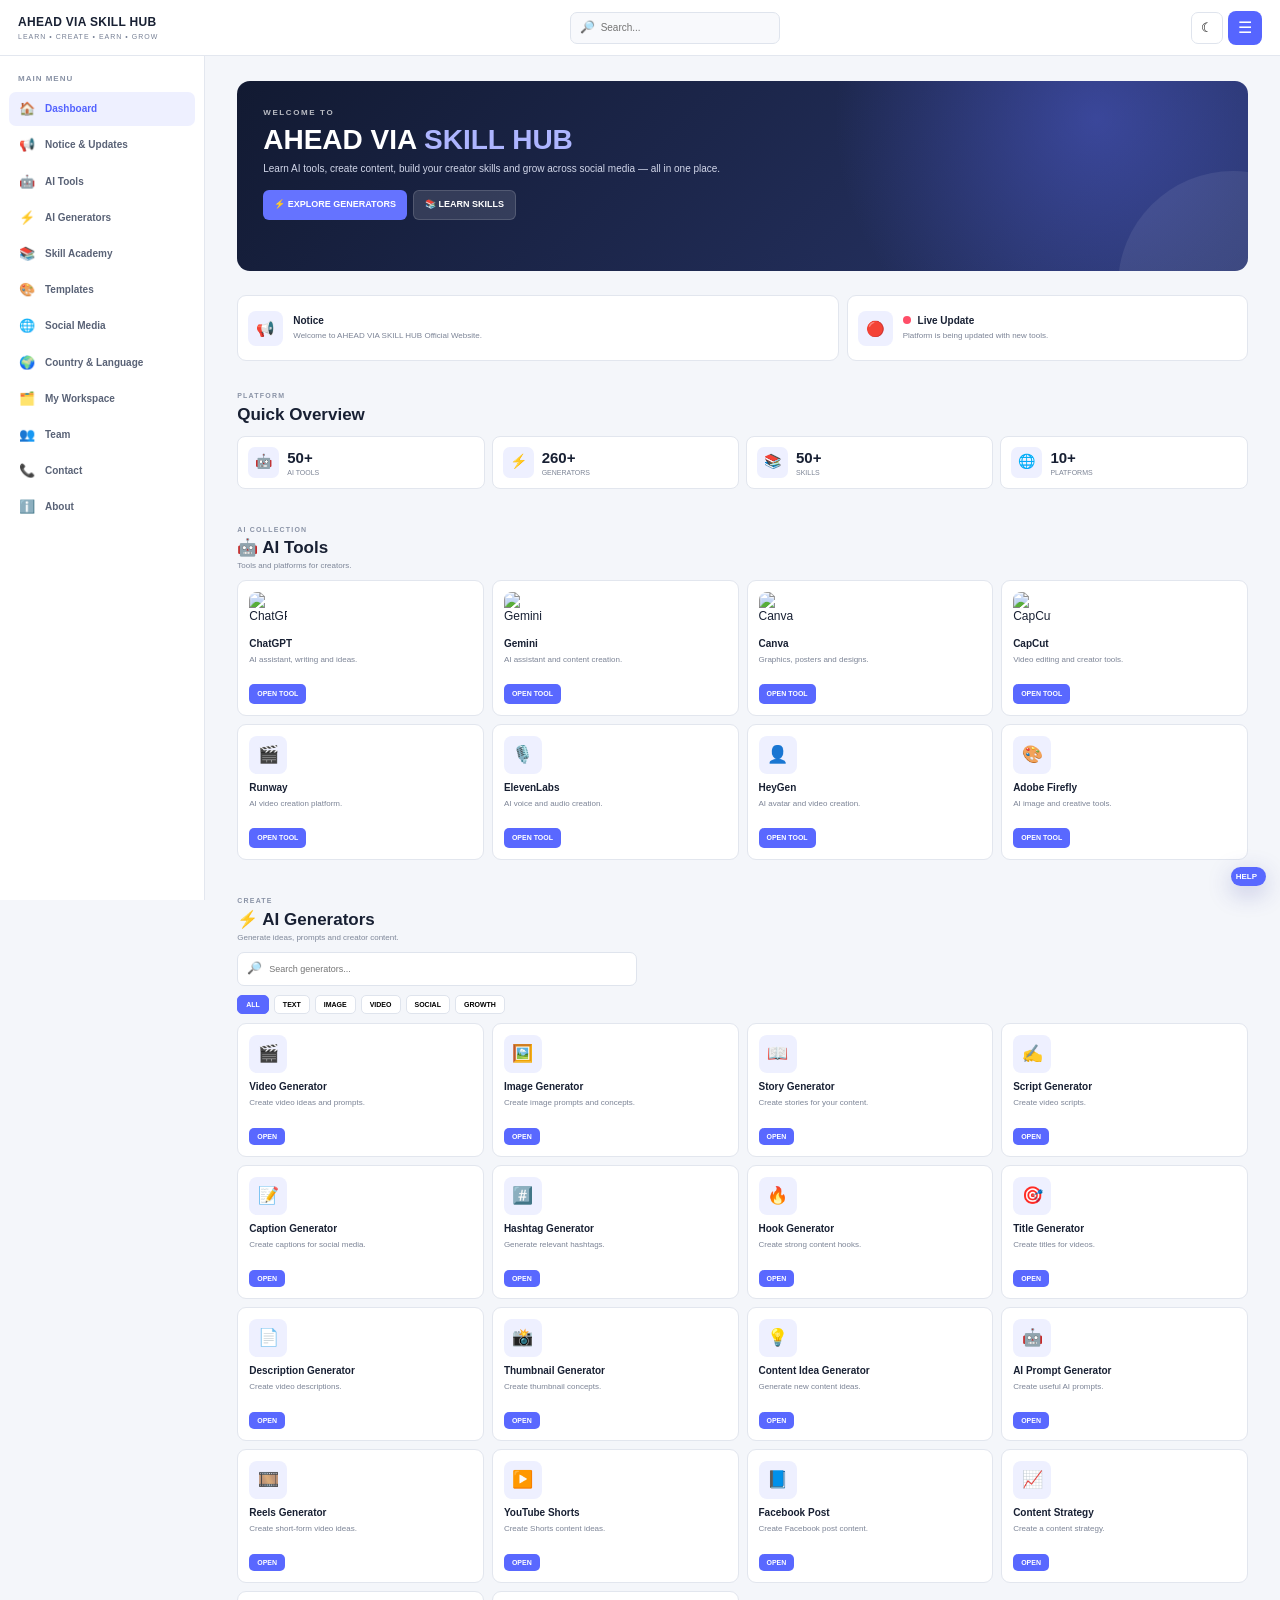
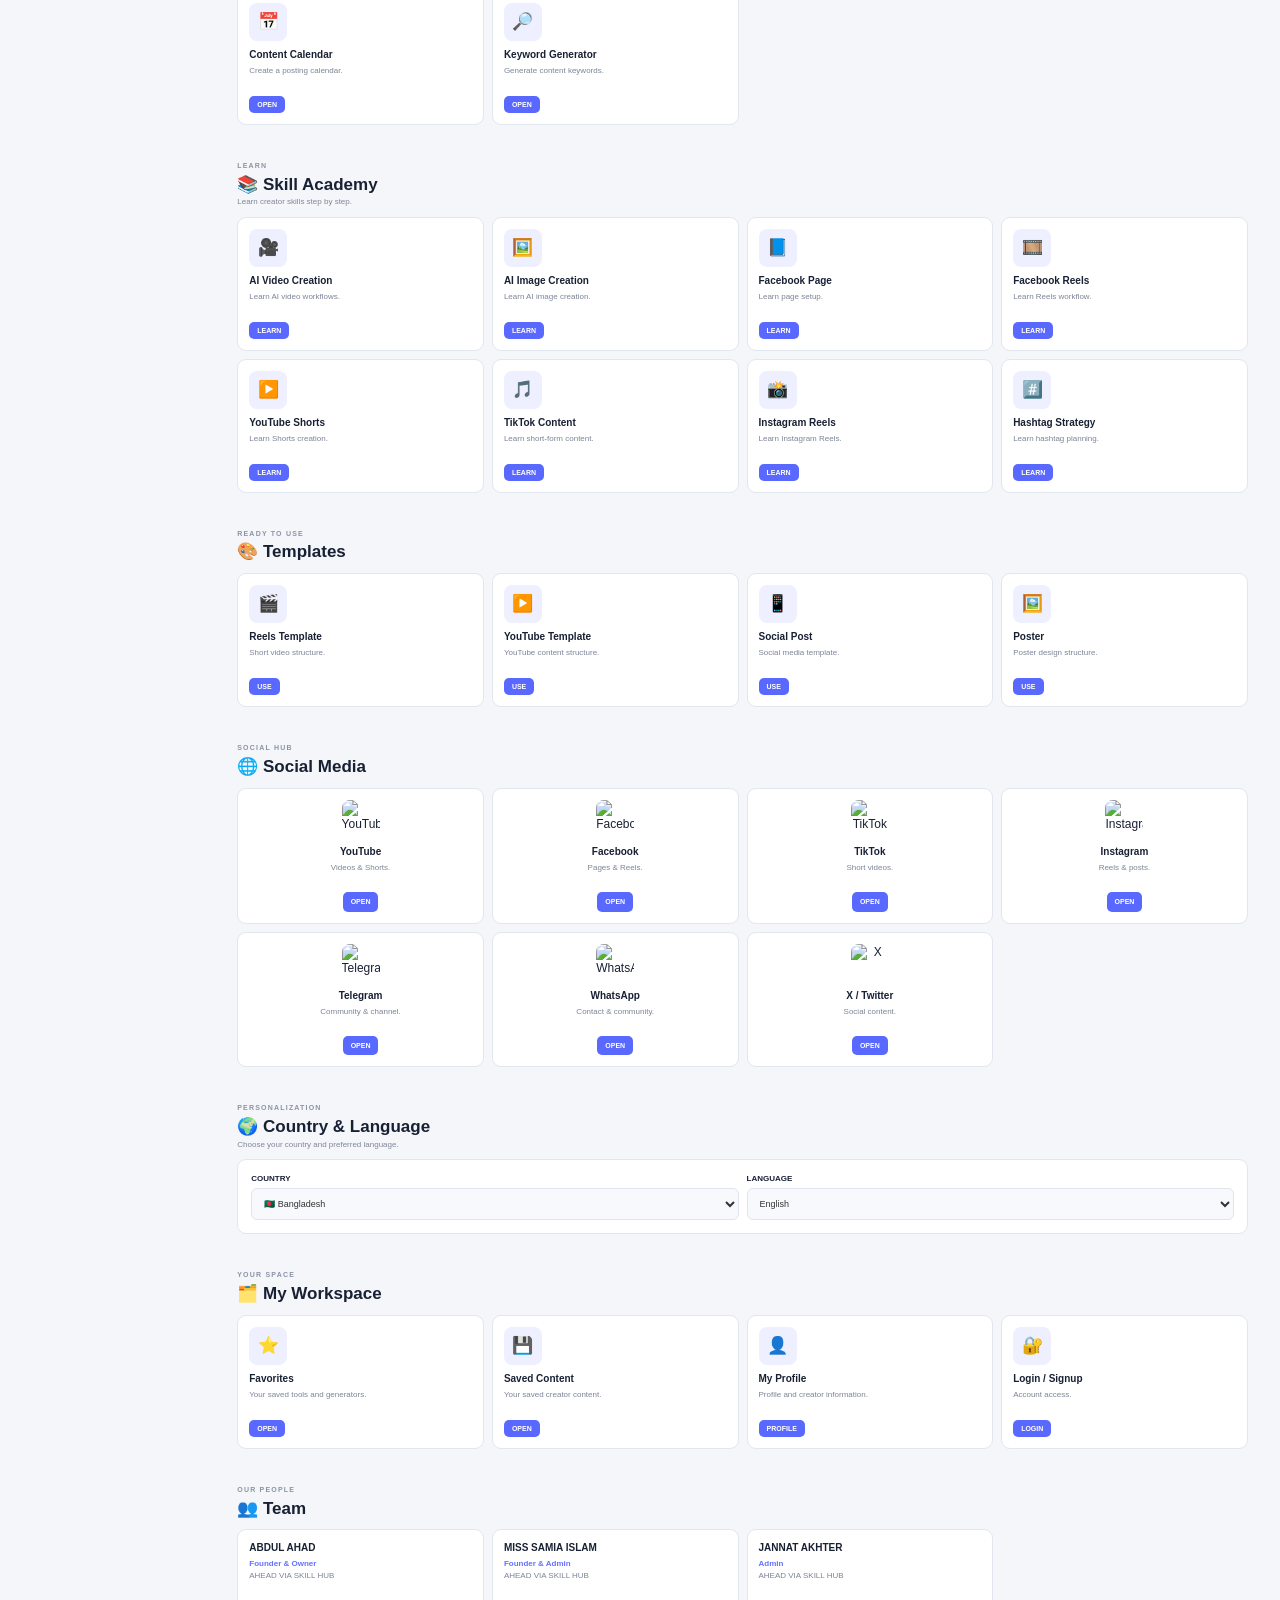
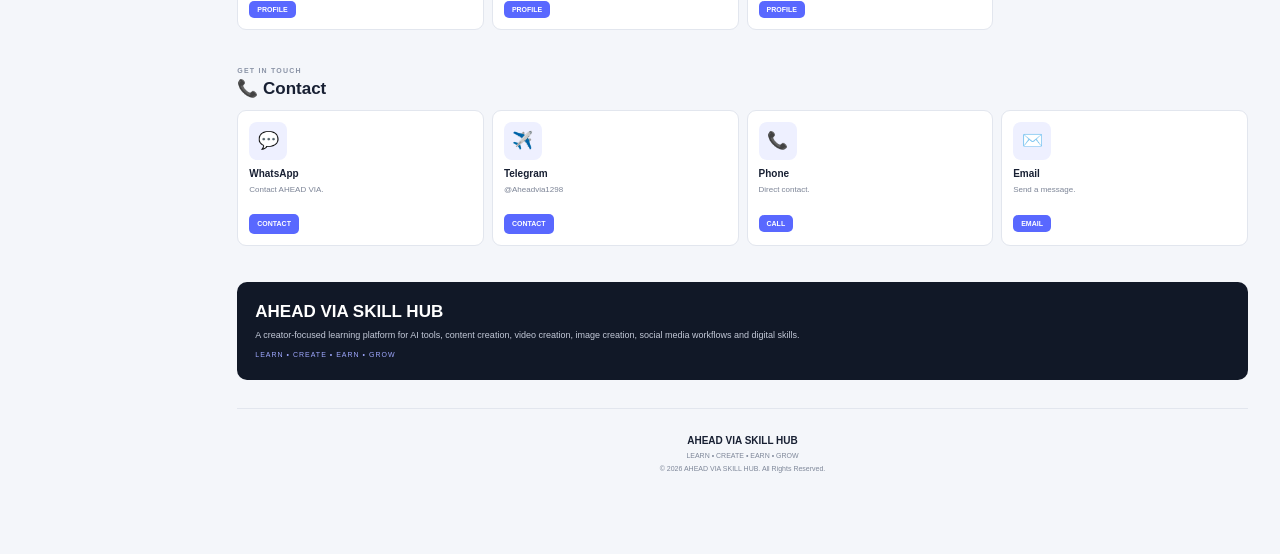
==== commit 6eed5d53: "Update index.html" ====
--- a/index.html
+++ b/index.html
@@ -2,1190 +2,3479 @@
 <html lang="en">
 <head>
 <meta charset="UTF-8">
-<meta name="viewport" content="width=device-width,initial-scale=1,maximum-scale=1">
-<meta name="theme-color" content="#f5f7ff">
+<meta name="viewport" content="width=device-width, initial-scale=1.0">
+
 <title>AHEAD VIA SKILL HUB</title>
 
+<meta name="description"
+content="AHEAD VIA SKILL HUB — Learn, Create, Earn & Grow">
+
 <style>
-:root{
-  --bg:#f4f7ff;--card:#fff;--text:#111827;--muted:#6b7280;
-  --primary:#2563eb;--primary2:#7c3aed;--line:#e5e7eb;
-  --success:#16a34a;--danger:#dc2626;--shadow:0 8px 28px #17255412;
-}
-*{box-sizing:border-box;margin:0;padding:0}
+
+/* =====================================================
+   AHEAD VIA SKILL HUB
+   COMPACT DASHBOARD DESIGN
+===================================================== */
+
+*{
+    margin:0;
+    padding:0;
+    box-sizing:border-box;
+}
+
+html{
+    scroll-behavior:smooth;
+}
+
 body{
-  font-family:Inter,Arial,sans-serif;background:var(--bg);color:var(--text);
-  min-height:100vh;padding-bottom:78px;
-}
-button,input,select,textarea{font:inherit}
-button{cursor:pointer;border:0}
-a{text-decoration:none;color:inherit}
-.topbar{
-  height:62px;background:#fff;border-bottom:1px solid var(--line);
-  display:flex;align-items:center;padding:0 14px;gap:10px;
-  position:sticky;top:0;z-index:50;
-}
-.topbar .close{font-size:25px;background:none;width:35px}
-.brand{display:flex;align-items:center;gap:9px;flex:1}
-.brand img{width:38px;height:38px;border-radius:12px;object-fit:cover}
-.brand strong{font-size:17px}
-.topbtn{background:#f3f4f6;border-radius:10px;width:38px;height:38px}
-.page{max-width:900px;margin:auto;padding:14px}
+    font-family:Arial,Helvetica,sans-serif;
+    background:#f4f6fa;
+    color:#182033;
+    font-size:12px;
+    line-height:1.4;
+    transition:.25s;
+}
+
+body.dark{
+    background:#080b12;
+    color:#edf2ff;
+}
+
+a{
+    text-decoration:none;
+    color:inherit;
+}
+
+button,
+input,
+select{
+    font-family:inherit;
+}
+
+
+/* =====================================================
+   HEADER
+===================================================== */
+
+.header{
+    position:fixed;
+    top:0;
+    left:0;
+    right:0;
+    height:56px;
+
+    display:flex;
+    align-items:center;
+    justify-content:space-between;
+
+    padding:7px 18px;
+
+    background:rgba(255,255,255,.94);
+    backdrop-filter:blur(15px);
+
+    border-bottom:1px solid #e3e7ef;
+
+    z-index:1000;
+}
+
+.dark .header{
+    background:rgba(10,14,22,.94);
+    border-color:#222a38;
+}
+
+.brand{
+    display:flex;
+    align-items:center;
+    gap:8px;
+}
+
+.brand img{
+    width:36px;
+    height:36px;
+    object-fit:contain;
+    border-radius:9px;
+}
+
+.brand-name{
+    font-size:12px;
+    font-weight:800;
+    letter-spacing:.3px;
+}
+
+.brand-sub{
+    display:block;
+    font-size:7px;
+    color:#778095;
+    letter-spacing:1px;
+    margin-top:1px;
+}
+
+.header-center{
+    display:flex;
+    align-items:center;
+    gap:7px;
+}
+
+.search-top{
+    width:210px;
+    height:32px;
+
+    display:flex;
+    align-items:center;
+    gap:6px;
+
+    padding:0 9px;
+
+    border:1px solid #dfe4ed;
+    border-radius:7px;
+
+    background:#f8f9fc;
+}
+
+.dark .search-top{
+    background:#111722;
+    border-color:#293243;
+}
+
+.search-top input{
+    width:100%;
+    border:0;
+    outline:0;
+    background:transparent;
+    font-size:10px;
+    color:inherit;
+}
+
+.header-btn{
+    width:32px;
+    height:32px;
+
+    border:1px solid #dfe4ed;
+    border-radius:7px;
+
+    background:#fff;
+    cursor:pointer;
+
+    font-size:13px;
+}
+
+.dark .header-btn{
+    background:#111722;
+    color:#fff;
+    border-color:#293243;
+}
+
+.menu-btn{
+    width:34px;
+    height:34px;
+
+    border:0;
+    border-radius:8px;
+
+    background:#5665ff;
+    color:#fff;
+
+    font-size:16px;
+    cursor:pointer;
+}
+
+
+/* =====================================================
+   SIDEBAR
+===================================================== */
+
+.sidebar{
+    position:fixed;
+    top:56px;
+    left:0;
+    bottom:0;
+
+    width:205px;
+
+    padding:12px 9px;
+
+    background:#fff;
+    border-right:1px solid #e3e7ef;
+
+    overflow-y:auto;
+
+    z-index:900;
+}
+
+.dark .sidebar{
+    background:#0d121b;
+    border-color:#222a38;
+}
+
+.sidebar-title{
+    padding:5px 9px 8px;
+
+    font-size:8px;
+    font-weight:800;
+    color:#8992a5;
+
+    letter-spacing:1px;
+}
+
+.nav-item{
+    display:flex;
+    align-items:center;
+    gap:9px;
+
+    width:100%;
+
+    padding:8px 9px;
+    margin-bottom:2px;
+
+    border-radius:7px;
+
+    font-size:10px;
+    font-weight:600;
+
+    color:#596276;
+
+    transition:.15s;
+}
+
+.dark .nav-item{
+    color:#aab3c5;
+}
+
+.nav-item:hover,
+.nav-item.active{
+    background:#eef0ff;
+    color:#5362ff;
+}
+
+.dark .nav-item:hover,
+.dark .nav-item.active{
+    background:#171e2c;
+    color:#8490ff;
+}
+
+.nav-icon{
+    width:18px;
+    text-align:center;
+    font-size:13px;
+}
+
+
+/* =====================================================
+   MAIN
+===================================================== */
+
+.main{
+    margin-left:205px;
+    padding-top:56px;
+}
+
+.container{
+    width:min(1180px,94%);
+    margin:auto;
+}
+
+
+/* =====================================================
+   HERO / DASHBOARD
+===================================================== */
+
 .hero{
-  border-radius:25px;padding:24px;color:#fff;
-  background:linear-gradient(135deg,#101936,#293f91,#6638b8);
-  box-shadow:0 14px 40px #1e3a8a30;margin-bottom:15px;
-}
-.hero small{text-transform:uppercase;letter-spacing:2px;opacity:.75}
-.hero h1{font-size:29px;margin:7px 0}
-.hero p{opacity:.85;line-height:1.5}
-.userbar{
-  background:#fff;border:1px solid var(--line);border-radius:18px;padding:13px;
-  display:flex;align-items:center;gap:12px;margin-bottom:15px;box-shadow:var(--shadow)
-}
-.avatar{width:46px;height:46px;border-radius:50%;object-fit:cover;background:#dbeafe}
-.userbar .info{flex:1}
-.userbar small{color:var(--muted)}
-.badge{background:#eef2ff;color:#4338ca;padding:7px 10px;border-radius:10px;font-size:12px}
-.notice{
-  background:#eef5ff;border:1px solid #dbeafe;border-radius:18px;
-  padding:14px;margin-bottom:18px;line-height:1.5
-}
-.section-head{display:flex;justify-content:space-between;align-items:center;margin:22px 2px 11px}
-.section-head h2{font-size:19px}.section-head span{font-size:13px;color:var(--primary)}
-.grid{display:grid;grid-template-columns:repeat(2,1fr);gap:11px}
-.grid3{display:grid;grid-template-columns:repeat(3,1fr);gap:10px}
+    padding:25px 0 12px;
+}
+
+.hero-panel{
+    min-height:190px;
+
+    position:relative;
+    overflow:hidden;
+
+    padding:26px;
+
+    border-radius:13px;
+
+    background:
+        radial-gradient(circle at 85% 20%,rgba(96,110,255,.38),transparent 30%),
+        linear-gradient(135deg,#121a32,#29366b);
+
+    color:#fff;
+}
+
+.hero-panel:after{
+    content:"";
+    position:absolute;
+    width:230px;
+    height:230px;
+
+    right:-100px;
+    bottom:-130px;
+
+    border-radius:50%;
+
+    background:rgba(255,255,255,.08);
+}
+
+.hero-label{
+    font-size:8px;
+    letter-spacing:1.6px;
+    opacity:.7;
+    font-weight:700;
+}
+
+.hero h1{
+    font-size:28px;
+    line-height:1.05;
+    margin:7px 0;
+}
+
+.hero h1 span{
+    color:#aeb5ff;
+}
+
+.hero-text{
+    max-width:600px;
+    font-size:10px;
+    color:#d2d7ea;
+}
+
+.hero-actions{
+    display:flex;
+    gap:6px;
+    margin-top:14px;
+}
+
+.btn{
+    display:inline-flex;
+    align-items:center;
+    justify-content:center;
+
+    min-height:30px;
+
+    padding:0 11px;
+
+    border-radius:6px;
+
+    border:0;
+
+    font-size:9px;
+    font-weight:700;
+
+    cursor:pointer;
+}
+
+.btn-primary{
+    background:#6573ff;
+    color:#fff;
+}
+
+.btn-light{
+    background:rgba(255,255,255,.12);
+    color:#fff;
+    border:1px solid rgba(255,255,255,.15);
+}
+
+
+/* =====================================================
+   NOTICE + LIVE
+===================================================== */
+
+.update-grid{
+    display:grid;
+    grid-template-columns:1.5fr 1fr;
+    gap:8px;
+
+    margin:12px 0;
+}
+
+.update-card{
+    display:flex;
+    align-items:center;
+    gap:10px;
+
+    min-height:66px;
+
+    padding:10px;
+
+    border-radius:9px;
+
+    background:#fff;
+    border:1px solid #e2e6ee;
+}
+
+.dark .update-card{
+    background:#101620;
+    border-color:#232c3b;
+}
+
+.update-icon{
+    width:35px;
+    height:35px;
+
+    flex-shrink:0;
+
+    display:grid;
+    place-items:center;
+
+    border-radius:8px;
+
+    background:#eef0ff;
+
+    font-size:15px;
+}
+
+.live-dot{
+    width:8px;
+    height:8px;
+
+    display:inline-block;
+
+    border-radius:50%;
+
+    background:#ff4e68;
+
+    margin-right:4px;
+}
+
+.update-title{
+    font-size:10px;
+    font-weight:800;
+}
+
+.update-text{
+    font-size:8px;
+    color:#7c8496;
+    margin-top:2px;
+}
+
+
+/* =====================================================
+   SECTION
+===================================================== */
+
+.section{
+    padding:18px 0;
+}
+
+.section-head{
+    display:flex;
+    justify-content:space-between;
+    align-items:end;
+
+    margin-bottom:9px;
+}
+
+.section-label{
+    font-size:7px;
+    color:#8a93a6;
+    letter-spacing:1.2px;
+    font-weight:800;
+}
+
+.section-title{
+    font-size:17px;
+    font-weight:800;
+    margin-top:2px;
+}
+
+.section-description{
+    font-size:8px;
+    color:#7e8799;
+}
+
+
+/* =====================================================
+   DASHBOARD STATS
+===================================================== */
+
+.stats-grid{
+    display:grid;
+    grid-template-columns:repeat(4,1fr);
+    gap:7px;
+}
+
+.stat-card{
+    display:flex;
+    align-items:center;
+    gap:8px;
+
+    padding:10px;
+
+    background:#fff;
+    border:1px solid #e2e6ee;
+    border-radius:8px;
+}
+
+.dark .stat-card{
+    background:#101620;
+    border-color:#232c3b;
+}
+
+.stat-icon{
+    width:31px;
+    height:31px;
+
+    display:grid;
+    place-items:center;
+
+    background:#eef0ff;
+
+    border-radius:7px;
+
+    font-size:14px;
+}
+
+.stat-number{
+    font-size:15px;
+    font-weight:800;
+}
+
+.stat-name{
+    font-size:7px;
+    color:#7c8495;
+}
+
+
+/* =====================================================
+   CARD GRID
+===================================================== */
+
+.card-grid{
+    display:grid;
+    grid-template-columns:repeat(4,minmax(0,1fr));
+    gap:8px;
+}
+
+
+/* =====================================================
+   GENERAL CARD
+===================================================== */
+
 .card{
-  background:var(--card);border:1px solid var(--line);border-radius:18px;
-  padding:15px;box-shadow:var(--shadow)
-}
-.action{min-height:105px;text-align:center;display:flex;flex-direction:column;align-items:center;justify-content:center;gap:8px}
-.action .ico{
-  width:46px;height:46px;border-radius:14px;background:#eef2ff;
-  display:grid;place-items:center;font-size:23px
-}
-.action b{font-size:14px}
-.tool-card{position:relative}
-.tool-card .ico{font-size:23px;margin-bottom:8px}
-.tool-card h3{font-size:14px;margin-bottom:5px}
-.tool-card p{font-size:12px;color:var(--muted);line-height:1.4}
-.tool-card button{margin-top:10px;width:100%;padding:9px;border-radius:10px;background:#eff6ff;color:#1d4ed8}
-.bottom{
-  position:fixed;bottom:0;left:0;right:0;height:70px;background:#fff;
-  border-top:1px solid var(--line);display:flex;z-index:80;
-  box-shadow:0 -5px 20px #0000000b
-}
-.bottom button{flex:1;background:#fff;color:#9ca3af;font-size:11px}
-.bottom button.active{color:var(--primary);font-weight:bold}
-.bottom span{display:block;font-size:21px;margin-bottom:3px}
-.menu{
-  position:fixed;right:10px;top:67px;width:275px;background:#fff;border:1px solid var(--line);
-  border-radius:18px;box-shadow:0 18px 50px #0003;z-index:100;padding:8px;
-  display:none;max-height:80vh;overflow:auto
-}
-.menu.show{display:block}
-.menu button{
-  width:100%;padding:13px;text-align:left;background:#fff;border-radius:11px
-}
-.menu button:hover{background:#f3f4f6}
-.menu .danger{color:var(--danger)}
-.drawer{
-  position:fixed;inset:0;background:#0007;z-index:150;display:none
-}
-.drawer.show{display:block}
-.drawer-box{
-  position:absolute;right:0;top:0;bottom:0;width:min(390px,92%);
-  background:#fff;padding:18px;overflow:auto
-}
-.drawer-head{display:flex;justify-content:space-between;align-items:center;margin-bottom:18px}
-.closebtn{background:#f3f4f6;border-radius:10px;width:38px;height:38px}
-.field{margin:10px 0}
-.field label{font-size:12px;color:var(--muted);display:block;margin-bottom:6px}
-.field input,.field select,.field textarea{
-  width:100%;padding:12px;border:1px solid var(--line);border-radius:12px;
-  outline:none;background:#fff
-}
-.field textarea{min-height:110px;resize:vertical}
-.primary{
-  background:linear-gradient(135deg,var(--primary),var(--primary2));
-  color:#fff;padding:12px 15px;border-radius:12px;font-weight:bold
-}
-.secondary{background:#eef2ff;color:#3730a3;padding:11px 14px;border-radius:12px}
-.copyrow{display:flex;gap:8px}.copyrow input{flex:1}
+    padding:11px;
+
+    background:#fff;
+    border:1px solid #e2e6ee;
+    border-radius:9px;
+
+    transition:.18s;
+}
+
+.dark .card{
+    background:#101620;
+    border-color:#232c3b;
+}
+
+.card:hover{
+    transform:translateY(-2px);
+    box-shadow:0 8px 22px rgba(30,40,80,.08);
+}
+
+.card-image{
+    width:38px;
+    height:38px;
+
+    object-fit:contain;
+
+    display:block;
+
+    margin-bottom:7px;
+
+    border-radius:8px;
+}
+
+.card-icon{
+    width:38px;
+    height:38px;
+
+    display:grid;
+    place-items:center;
+
+    margin-bottom:7px;
+
+    border-radius:8px;
+
+    background:#eef0ff;
+
+    font-size:17px;
+}
+
+.dark .card-icon{
+    background:#1a2231;
+}
+
+.card h3{
+    font-size:10px;
+    margin-bottom:3px;
+}
+
+.card p{
+    font-size:8px;
+    color:#7c8496;
+
+    min-height:22px;
+
+    margin-bottom:8px;
+}
+
+.card-button{
+    display:inline-flex;
+    align-items:center;
+    justify-content:center;
+
+    padding:5px 8px;
+
+    border:0;
+    border-radius:5px;
+
+    background:#5968ff;
+    color:#fff;
+
+    font-size:7px;
+    font-weight:800;
+
+    cursor:pointer;
+}
+
+
+/* =====================================================
+   SEARCH
+===================================================== */
+
+.generator-search{
+    width:100%;
+    max-width:400px;
+
+    height:34px;
+
+    display:flex;
+    align-items:center;
+    gap:7px;
+
+    padding:0 9px;
+
+    background:#fff;
+    border:1px solid #dfe4ed;
+
+    border-radius:7px;
+
+    margin-bottom:9px;
+}
+
+.dark .generator-search{
+    background:#101620;
+    border-color:#293243;
+}
+
+.generator-search input{
+    width:100%;
+
+    border:0;
+    outline:0;
+
+    background:transparent;
+
+    color:inherit;
+
+    font-size:9px;
+}
+
+
+/* =====================================================
+   CATEGORY BAR
+===================================================== */
+
+.category-bar{
+    display:flex;
+    flex-wrap:wrap;
+    gap:5px;
+
+    margin-bottom:9px;
+}
+
+.category{
+    padding:5px 8px;
+
+    border:1px solid #dfe4ed;
+
+    background:#fff;
+
+    border-radius:5px;
+
+    font-size:7px;
+    font-weight:700;
+
+    cursor:pointer;
+}
+
+.dark .category{
+    background:#101620;
+    color:#b8c0d0;
+    border-color:#293243;
+}
+
+.category.active{
+    background:#5968ff;
+    border-color:#5968ff;
+    color:#fff;
+}
+
+
+/* =====================================================
+   SOCIAL
+===================================================== */
+
+.social-card{
+    text-align:center;
+}
+
+.social-card .card-image{
+    margin-left:auto;
+    margin-right:auto;
+}
+
+
+/* =====================================================
+   TEAM
+===================================================== */
+
+.team-photo{
+    width:52px;
+    height:52px;
+
+    border-radius:50%;
+
+    object-fit:cover;
+
+    margin-bottom:7px;
+
+    border:2px solid #eef0ff;
+}
+
+.team-role{
+    font-size:8px;
+    color:#6570ff;
+    font-weight:700;
+}
+
+
+/* =====================================================
+   COUNTRY / LANGUAGE
+===================================================== */
+
+.language-panel{
+    display:grid;
+    grid-template-columns:1fr 1fr;
+    gap:8px;
+
+    padding:13px;
+
+    background:#fff;
+
+    border:1px solid #e2e6ee;
+
+    border-radius:9px;
+}
+
+.dark .language-panel{
+    background:#101620;
+    border-color:#232c3b;
+}
+
+.select-box label{
+    display:block;
+
+    font-size:8px;
+    font-weight:700;
+
+    margin-bottom:4px;
+}
+
+.select-box select{
+    width:100%;
+
+    height:32px;
+
+    border:1px solid #dfe4ed;
+
+    background:#f8f9fc;
+
+    border-radius:6px;
+
+    padding:0 8px;
+
+    font-size:9px;
+
+    color:#333;
+}
+
+.dark .select-box select{
+    background:#171e29;
+    color:#fff;
+    border-color:#293243;
+}
+
+
+/* =====================================================
+   ABOUT
+===================================================== */
+
+.about-box{
+    padding:18px;
+
+    border-radius:10px;
+
+    background:#111827;
+    color:#fff;
+}
+
+.about-box h2{
+    font-size:17px;
+    margin-bottom:5px;
+}
+
+.about-box p{
+    max-width:700px;
+
+    font-size:9px;
+
+    color:#c3c9d8;
+}
+
+.about-tag{
+    display:inline-block;
+
+    margin-top:9px;
+
+    font-size:7px;
+
+    letter-spacing:1px;
+
+    color:#9fa8ff;
+}
+
+
+/* =====================================================
+   FOOTER
+===================================================== */
+
+.footer{
+    margin-top:10px;
+
+    padding:25px 0 80px;
+
+    text-align:center;
+
+    border-top:1px solid #e2e6ee;
+}
+
+.dark .footer{
+    border-color:#232c3b;
+}
+
+.footer-title{
+    font-size:10px;
+    font-weight:800;
+}
+
+.footer-text{
+    font-size:7px;
+    color:#7e8799;
+    margin-top:3px;
+}
+
+
+/* =====================================================
+   FIXED HELP
+===================================================== */
+
+.help-button{
+    position:fixed;
+
+    right:14px;
+    bottom:14px;
+
+    z-index:1500;
+
+    display:flex;
+    align-items:center;
+    gap:5px;
+
+    padding:5px 9px 5px 5px;
+
+    border:0;
+
+    border-radius:25px;
+
+    background:#5968ff;
+
+    color:#fff;
+
+    box-shadow:0 7px 25px rgba(45,55,160,.28);
+
+    cursor:pointer;
+}
+
+.help-button img{
+    width:28px;
+    height:28px;
+
+    border-radius:50%;
+
+    object-fit:cover;
+
+    background:#fff;
+}
+
+.help-button span{
+    font-size:8px;
+    font-weight:800;
+}
+
+
+/* =====================================================
+   MODAL
+===================================================== */
+
 .modal{
-  position:fixed;inset:0;background:#0008;z-index:200;display:none;
-  align-items:flex-end;justify-content:center
-}
-.modal.show{display:flex}
-.modalbox{
-  background:#fff;width:min(650px,100%);max-height:90vh;overflow:auto;
-  border-radius:25px 25px 0 0;padding:20px
-}
-.modalhead{display:flex;justify-content:space-between;gap:10px;align-items:center}
-.result{
-  background:#f8fafc;border:1px solid var(--line);border-radius:14px;
-  padding:14px;white-space:pre-wrap;line-height:1.6;margin-top:12px;min-height:100px
-}
-.toast{
-  position:fixed;left:50%;bottom:88px;transform:translateX(-50%);
-  background:#111827;color:#fff;padding:11px 17px;border-radius:12px;
-  z-index:300;display:none
-}
-.verify{
-  min-height:100vh;background:linear-gradient(145deg,#eef4ff,#f8f5ff);
-  padding:20px;display:flex;align-items:center;justify-content:center
-}
-.verify-box{
-  width:min(500px,100%);background:#fff;border-radius:28px;padding:25px;
-  box-shadow:0 20px 70px #1e3a8a18
-}
-.verify-logo{width:80px;height:80px;border-radius:23px;object-fit:cover;display:block;margin:0 auto 12px}
-.verify-box h1{text-align:center;font-size:25px}
-.verify-box>p{text-align:center;color:var(--muted);line-height:1.5;margin:8px 0 20px}
-.join{
-  display:flex;align-items:center;gap:12px;border:1px solid var(--line);
-  padding:13px;border-radius:15px;margin:9px 0;background:#fff
-}
-.join .jicon{font-size:23px}.join .jt{flex:1}.join small{color:var(--muted);display:block}
-.join button{background:#eaf2ff;color:#1d4ed8;padding:8px 12px;border-radius:9px;font-weight:bold}
-.verifybtn{width:100%;margin-top:14px;padding:14px;border-radius:14px;background:#9ca3af;color:#fff;font-weight:bold}
-.verifybtn.ready{background:linear-gradient(135deg,#2563eb,#7c3aed)}
-.hidden{display:none!important}
-.team img{width:62px;height:62px;border-radius:50%;object-fit:cover;background:#e0e7ff}
-.team{text-align:center}
-.team h3{font-size:14px;margin-top:8px}.team p{font-size:12px;color:var(--muted)}
-.social{display:flex;gap:8px;flex-wrap:wrap}
-.social a{padding:10px 12px;background:#f3f4f6;border-radius:11px;font-size:13px}
-.search{
-  width:100%;padding:13px;border:1px solid var(--line);border-radius:14px;margin-bottom:12px
-}
-@media(min-width:700px){
-  .grid{grid-template-columns:repeat(3,1fr)}
-  .action{min-height:125px}
-}
+    position:fixed;
+
+    inset:0;
+
+    z-index:3000;
+
+    display:none;
+    align-items:center;
+    justify-content:center;
+
+    padding:15px;
+
+    background:rgba(0,0,0,.55);
+}
+
+.modal.show{
+    display:flex;
+}
+
+.modal-box{
+    position:relative;
+
+    width:min(400px,100%);
+
+    padding:20px;
+
+    background:#fff;
+
+    border-radius:12px;
+
+    text-align:center;
+}
+
+.dark .modal-box{
+    background:#101620;
+    color:#fff;
+}
+
+.modal-close{
+    position:absolute;
+
+    right:10px;
+    top:8px;
+
+    border:0;
+    background:none;
+
+    font-size:20px;
+
+    cursor:pointer;
+
+    color:inherit;
+}
+
+.modal-image{
+    width:55px;
+    height:55px;
+
+    object-fit:contain;
+
+    margin-bottom:7px;
+}
+
+.modal-box h3{
+    font-size:15px;
+}
+
+.modal-box p{
+    font-size:9px;
+    color:#7e8799;
+
+    margin:5px 0 12px;
+}
+
+.modal-links{
+    display:grid;
+    gap:6px;
+}
+
+.modal-links a{
+    padding:8px;
+
+    border-radius:6px;
+
+    background:#5968ff;
+    color:#fff;
+
+    font-size:9px;
+    font-weight:700;
+}
+
+
+/* =====================================================
+   MOBILE SIDEBAR
+===================================================== */
+
+.mobile-menu{
+    display:none;
+}
+
+
+/* =====================================================
+   TABLET
+===================================================== */
+
+@media(max-width:1000px){
+
+    .sidebar{
+        width:175px;
+    }
+
+    .main{
+        margin-left:175px;
+    }
+
+    .card-grid{
+        grid-template-columns:repeat(3,minmax(0,1fr));
+    }
+
+    .search-top{
+        width:150px;
+    }
+
+}
+
+
+/* =====================================================
+   MOBILE
+===================================================== */
+
+@media(max-width:700px){
+
+    body{
+        font-size:11px;
+    }
+
+    .header{
+        height:52px;
+        padding:6px 10px;
+    }
+
+    .brand img{
+        width:31px;
+        height:31px;
+    }
+
+    .brand-name{
+        font-size:10px;
+    }
+
+    .brand-sub{
+        font-size:6px;
+    }
+
+    .header-center{
+        display:none;
+    }
+
+    .sidebar{
+        left:-230px;
+
+        width:220px;
+
+        transition:.25s;
+
+        box-shadow:8px 0 30px rgba(0,0,0,.1);
+    }
+
+    .sidebar.open{
+        left:0;
+    }
+
+    .main{
+        margin-left:0;
+        padding-top:52px;
+    }
+
+    .container{
+        width:calc(100% - 20px);
+    }
+
+    .hero{
+        padding:13px 0 8px;
+    }
+
+    .hero-panel{
+        min-height:170px;
+        padding:20px;
+    }
+
+    .hero h1{
+        font-size:24px;
+    }
+
+    .hero-text{
+        font-size:9px;
+    }
+
+    .update-grid{
+        grid-template-columns:1fr;
+    }
+
+    .stats-grid{
+        grid-template-columns:repeat(2,1fr);
+    }
+
+    .card-grid{
+        grid-template-columns:repeat(2,minmax(0,1fr));
+        gap:6px;
+    }
+
+    .card{
+        padding:9px;
+        border-radius:8px;
+    }
+
+    .card-image,
+    .card-icon{
+        width:32px;
+        height:32px;
+        font-size:14px;
+    }
+
+    .card h3{
+        font-size:9px;
+    }
+
+    .card p{
+        font-size:7px;
+        min-height:20px;
+    }
+
+    .card-button{
+        font-size:6.5px;
+        padding:5px 7px;
+    }
+
+    .section{
+        padding:13px 0;
+    }
+
+    .section-title{
+        font-size:15px;
+    }
+
+    .language-panel{
+        grid-template-columns:1fr;
+    }
+
+    .mobile-menu{
+        display:block;
+    }
+
+}
+
+
+/* =====================================================
+   SMALL PHONE
+===================================================== */
+
+@media(max-width:360px){
+
+    .card-grid{
+        gap:5px;
+    }
+
+    .card{
+        padding:8px;
+    }
+
+    .card h3{
+        font-size:8px;
+    }
+
+    .card p{
+        font-size:6.5px;
+    }
+
+}
+
 </style>
 </head>
 
+
 <body>
 
-<!-- ================= VERIFICATION ================= -->
-<section id="verifyScreen" class="verify">
-  <div class="verify-box">
-    <img class="verify-logo" src="https://i.ibb.co.com/xd1bjsh/1788349715746.png">
-    <h1>AHEAD VIA SKILL HUB 🚀</h1>
-    <p>Join our Telegram communities first, then continue to the website.</p>
-
-    <div id="joinList"></div>
-
-    <button id="verifyBtn" class="verifybtn" onclick="verifyJoin()">
-      🔒 VERIFY & CONTINUE
+
+<!-- =====================================================
+     HEADER
+===================================================== -->
+
+<header class="header">
+
+    <a href="#home" class="brand">
+
+        <img
+            src="assets/logo.png"
+            alt="AHEAD VIA SKILL HUB"
+            onerror="this.style.display='none';"
+        >
+
+        <div>
+            <div class="brand-name">
+                AHEAD VIA SKILL HUB
+            </div>
+
+            <span class="brand-sub">
+                LEARN • CREATE • EARN • GROW
+            </span>
+        </div>
+
+    </a>
+
+
+    <div class="header-center">
+
+        <div class="search-top">
+
+            🔎
+
+            <input
+                id="globalSearch"
+                type="search"
+                placeholder="Search..."
+            >
+
+        </div>
+
+    </div>
+
+
+    <div style="display:flex;gap:5px;align-items:center;">
+
+        <button
+            class="header-btn"
+            id="themeButton"
+            title="Dark Mode"
+        >
+            ☾
+        </button>
+
+        <button
+            class="menu-btn"
+            id="mobileMenuButton"
+        >
+            ☰
+        </button>
+
+    </div>
+
+</header>
+
+
+
+<!-- =====================================================
+     SIDEBAR
+===================================================== -->
+
+<aside class="sidebar" id="sidebar">
+
+    <div class="sidebar-title">
+        MAIN MENU
+    </div>
+
+
+    <a href="#home" class="nav-item active">
+        <span class="nav-icon">🏠</span>
+        <span>Dashboard</span>
+    </a>
+
+
+    <a href="#notice" class="nav-item">
+        <span class="nav-icon">📢</span>
+        <span>Notice & Updates</span>
+    </a>
+
+
+    <a href="#tools" class="nav-item">
+        <span class="nav-icon">🤖</span>
+        <span>AI Tools</span>
+    </a>
+
+
+    <a href="#generators" class="nav-item">
+        <span class="nav-icon">⚡</span>
+        <span>AI Generators</span>
+    </a>
+
+
+    <a href="#skills" class="nav-item">
+        <span class="nav-icon">📚</span>
+        <span>Skill Academy</span>
+    </a>
+
+
+    <a href="#templates" class="nav-item">
+        <span class="nav-icon">🎨</span>
+        <span>Templates</span>
+    </a>
+
+
+    <a href="#social" class="nav-item">
+        <span class="nav-icon">🌐</span>
+        <span>Social Media</span>
+    </a>
+
+
+    <a href="#country" class="nav-item">
+        <span class="nav-icon">🌍</span>
+        <span>Country & Language</span>
+    </a>
+
+
+    <a href="#workspace" class="nav-item">
+        <span class="nav-icon">🗂️</span>
+        <span>My Workspace</span>
+    </a>
+
+
+    <a href="#team" class="nav-item">
+        <span class="nav-icon">👥</span>
+        <span>Team</span>
+    </a>
+
+
+    <a href="#contact" class="nav-item">
+        <span class="nav-icon">📞</span>
+        <span>Contact</span>
+    </a>
+
+
+    <a href="#about" class="nav-item">
+        <span class="nav-icon">ℹ️</span>
+        <span>About</span>
+    </a>
+
+</aside>
+
+
+
+<!-- =====================================================
+     MAIN
+===================================================== -->
+
+<main class="main">
+
+<div class="container" id="home">
+
+
+<!-- =====================================================
+     HERO
+===================================================== -->
+
+<section class="hero">
+
+    <div class="hero-panel">
+
+        <div class="hero-label">
+            WELCOME TO
+        </div>
+
+        <h1>
+            AHEAD VIA
+            <span>SKILL HUB</span>
+        </h1>
+
+        <p class="hero-text">
+            Learn AI tools, create content, build your creator
+            skills and grow across social media — all in one place.
+        </p>
+
+
+        <div class="hero-actions">
+
+            <a
+                href="#generators"
+                class="btn btn-primary"
+            >
+                ⚡ EXPLORE GENERATORS
+            </a>
+
+            <a
+                href="#skills"
+                class="btn btn-light"
+            >
+                📚 LEARN SKILLS
+            </a>
+
+        </div>
+
+    </div>
+
+</section>
+
+
+
+<!-- =====================================================
+     NOTICE + LIVE UPDATE
+===================================================== -->
+
+<section id="notice">
+
+<div class="update-grid">
+
+    <div class="update-card">
+
+        <div class="update-icon">
+            📢
+        </div>
+
+        <div>
+
+            <div class="update-title">
+                Notice
+            </div>
+
+            <div class="update-text">
+                Welcome to AHEAD VIA SKILL HUB Official Website.
+            </div>
+
+        </div>
+
+    </div>
+
+
+    <div class="update-card">
+
+        <div class="update-icon">
+            🔴
+        </div>
+
+        <div>
+
+            <div class="update-title">
+                <span class="live-dot"></span>
+                Live Update
+            </div>
+
+            <div class="update-text">
+                Platform is being updated with new tools.
+            </div>
+
+        </div>
+
+    </div>
+
+</div>
+
+</section>
+
+
+
+<!-- =====================================================
+     STATS
+===================================================== -->
+
+<section class="section">
+
+<div class="section-head">
+
+    <div>
+        <div class="section-label">
+            PLATFORM
+        </div>
+
+        <div class="section-title">
+            Quick Overview
+        </div>
+    </div>
+
+</div>
+
+
+<div class="stats-grid">
+
+    <div class="stat-card">
+
+        <div class="stat-icon">🤖</div>
+
+        <div>
+            <div class="stat-number">50+</div>
+            <div class="stat-name">AI TOOLS</div>
+        </div>
+
+    </div>
+
+
+    <div class="stat-card">
+
+        <div class="stat-icon">⚡</div>
+
+        <div>
+            <div class="stat-number">260+</div>
+            <div class="stat-name">GENERATORS</div>
+        </div>
+
+    </div>
+
+
+    <div class="stat-card">
+
+        <div class="stat-icon">📚</div>
+
+        <div>
+            <div class="stat-number">50+</div>
+            <div class="stat-name">SKILLS</div>
+        </div>
+
+    </div>
+
+
+    <div class="stat-card">
+
+        <div class="stat-icon">🌐</div>
+
+        <div>
+            <div class="stat-number">10+</div>
+            <div class="stat-name">PLATFORMS</div>
+        </div>
+
+    </div>
+
+</div>
+
+</section>
+
+
+
+<!-- =====================================================
+     AI TOOLS
+===================================================== -->
+
+<section class="section" id="tools">
+
+<div class="section-head">
+
+    <div>
+        <div class="section-label">
+            AI COLLECTION
+        </div>
+
+        <div class="section-title">
+            🤖 AI Tools
+        </div>
+
+        <div class="section-description">
+            Tools and platforms for creators.
+        </div>
+    </div>
+
+</div>
+
+
+<div class="card-grid">
+
+
+    <!-- CHATGPT -->
+
+    <div class="card searchable">
+
+        <img
+            class="card-image"
+            src="https://cdn.simpleicons.org/openai"
+            alt="ChatGPT"
+        >
+
+        <h3>ChatGPT</h3>
+
+        <p>
+            AI assistant, writing and ideas.
+        </p>
+
+        <a
+            class="card-button"
+            href="https://chatgpt.com/"
+            target="_blank"
+        >
+            OPEN TOOL
+        </a>
+
+    </div>
+
+
+    <!-- GEMINI -->
+
+    <div class="card searchable">
+
+        <img
+            class="card-image"
+            src="https://cdn.simpleicons.org/googlegemini"
+            alt="Gemini"
+        >
+
+        <h3>Gemini</h3>
+
+        <p>
+            AI assistant and content creation.
+        </p>
+
+        <a
+            class="card-button"
+            href="https://gemini.google.com/"
+            target="_blank"
+        >
+            OPEN TOOL
+        </a>
+
+    </div>
+
+
+    <!-- CANVA -->
+
+    <div class="card searchable">
+
+        <img
+            class="card-image"
+            src="https://cdn.simpleicons.org/canva"
+            alt="Canva"
+        >
+
+        <h3>Canva</h3>
+
+        <p>
+            Graphics, posters and designs.
+        </p>
+
+        <a
+            class="card-button"
+            href="https://www.canva.com/"
+            target="_blank"
+        >
+            OPEN TOOL
+        </a>
+
+    </div>
+
+
+    <!-- CAPCUT -->
+
+    <div class="card searchable">
+
+        <img
+            class="card-image"
+            src="https://cdn.simpleicons.org/capcut"
+            alt="CapCut"
+        >
+
+        <h3>CapCut</h3>
+
+        <p>
+            Video editing and creator tools.
+        </p>
+
+        <a
+            class="card-button"
+            href="https://www.capcut.com/"
+            target="_blank"
+        >
+            OPEN TOOL
+        </a>
+
+    </div>
+
+
+    <!-- RUNWAY -->
+
+    <div class="card searchable">
+
+        <div class="card-icon">🎬</div>
+
+        <h3>Runway</h3>
+
+        <p>
+            AI video creation platform.
+        </p>
+
+        <a
+            class="card-button"
+            href="https://runwayml.com/"
+            target="_blank"
+        >
+            OPEN TOOL
+        </a>
+
+    </div>
+
+
+    <!-- ELEVENLABS -->
+
+    <div class="card searchable">
+
+        <div class="card-icon">🎙️</div>
+
+        <h3>ElevenLabs</h3>
+
+        <p>
+            AI voice and audio creation.
+        </p>
+
+        <a
+            class="card-button"
+            href="https://elevenlabs.io/"
+            target="_blank"
+        >
+            OPEN TOOL
+        </a>
+
+    </div>
+
+
+    <!-- HEYGEN -->
+
+    <div class="card searchable">
+
+        <div class="card-icon">👤</div>
+
+        <h3>HeyGen</h3>
+
+        <p>
+            AI avatar and video creation.
+        </p>
+
+        <a
+            class="card-button"
+            href="https://www.heygen.com/"
+            target="_blank"
+        >
+            OPEN TOOL
+        </a>
+
+    </div>
+
+
+    <!-- ADOBE -->
+
+    <div class="card searchable">
+
+        <div class="card-icon">🎨</div>
+
+        <h3>Adobe Firefly</h3>
+
+        <p>
+            AI image and creative tools.
+        </p>
+
+        <a
+            class="card-button"
+            href="https://firefly.adobe.com/"
+            target="_blank"
+        >
+            OPEN TOOL
+        </a>
+
+    </div>
+
+</div>
+
+</section>
+
+
+
+<!-- =====================================================
+     GENERATORS
+===================================================== -->
+
+<section class="section" id="generators">
+
+<div class="section-head">
+
+    <div>
+
+        <div class="section-label">
+            CREATE
+        </div>
+
+        <div class="section-title">
+            ⚡ AI Generators
+        </div>
+
+        <div class="section-description">
+            Generate ideas, prompts and creator content.
+        </div>
+
+    </div>
+
+</div>
+
+
+<div class="generator-search">
+
+    🔎
+
+    <input
+        id="generatorSearch"
+        type="search"
+        placeholder="Search generators..."
+    >
+
+</div>
+
+
+<div class="category-bar">
+
+    <button class="category active" data-category="all">
+        ALL
     </button>
 
-    <p id="verifyStatus" style="font-size:12px;margin-top:10px"></p>
-  </div>
+    <button class="category" data-category="text">
+        TEXT
+    </button>
+
+    <button class="category" data-category="image">
+        IMAGE
+    </button>
+
+    <button class="category" data-category="video">
+        VIDEO
+    </button>
+
+    <button class="category" data-category="social">
+        SOCIAL
+    </button>
+
+    <button class="category" data-category="growth">
+        GROWTH
+    </button>
+
+</div>
+
+
+<div class="card-grid" id="generatorGrid">
+
+
+    <div class="card generator" data-category="video">
+
+        <div class="card-icon">🎬</div>
+
+        <h3>Video Generator</h3>
+
+        <p>Create video ideas and prompts.</p>
+
+        <button class="card-button generator-open">
+            OPEN
+        </button>
+
+    </div>
+
+
+    <div class="card generator" data-category="image">
+
+        <div class="card-icon">🖼️</div>
+
+        <h3>Image Generator</h3>
+
+        <p>Create image prompts and concepts.</p>
+
+        <button class="card-button generator-open">
+            OPEN
+        </button>
+
+    </div>
+
+
+    <div class="card generator" data-category="text">
+
+        <div class="card-icon">📖</div>
+
+        <h3>Story Generator</h3>
+
+        <p>Create stories for your content.</p>
+
+        <button class="card-button generator-open">
+            OPEN
+        </button>
+
+    </div>
+
+
+    <div class="card generator" data-category="text">
+
+        <div class="card-icon">✍️</div>
+
+        <h3>Script Generator</h3>
+
+        <p>Create video scripts.</p>
+
+        <button class="card-button generator-open">
+            OPEN
+        </button>
+
+    </div>
+
+
+    <div class="card generator" data-category="social">
+
+        <div class="card-icon">📝</div>
+
+        <h3>Caption Generator</h3>
+
+        <p>Create captions for social media.</p>
+
+        <button class="card-button generator-open">
+            OPEN
+        </button>
+
+    </div>
+
+
+    <div class="card generator" data-category="social">
+
+        <div class="card-icon">#️⃣</div>
+
+        <h3>Hashtag Generator</h3>
+
+        <p>Generate relevant hashtags.</p>
+
+        <button class="card-button generator-open">
+            OPEN
+        </button>
+
+    </div>
+
+
+    <div class="card generator" data-category="social">
+
+        <div class="card-icon">🔥</div>
+
+        <h3>Hook Generator</h3>
+
+        <p>Create strong content hooks.</p>
+
+        <button class="card-button generator-open">
+            OPEN
+        </button>
+
+    </div>
+
+
+    <div class="card generator" data-category="social">
+
+        <div class="card-icon">🎯</div>
+
+        <h3>Title Generator</h3>
+
+        <p>Create titles for videos.</p>
+
+        <button class="card-button generator-open">
+            OPEN
+        </button>
+
+    </div>
+
+
+    <div class="card generator" data-category="social">
+
+        <div class="card-icon">📄</div>
+
+        <h3>Description Generator</h3>
+
+        <p>Create video descriptions.</p>
+
+        <button class="card-button generator-open">
+            OPEN
+        </button>
+
+    </div>
+
+
+    <div class="card generator" data-category="image">
+
+        <div class="card-icon">📸</div>
+
+        <h3>Thumbnail Generator</h3>
+
+        <p>Create thumbnail concepts.</p>
+
+        <button class="card-button generator-open">
+            OPEN
+        </button>
+
+    </div>
+
+
+    <div class="card generator" data-category="text">
+
+        <div class="card-icon">💡</div>
+
+        <h3>Content Idea Generator</h3>
+
+        <p>Generate new content ideas.</p>
+
+        <button class="card-button generator-open">
+            OPEN
+        </button>
+
+    </div>
+
+
+    <div class="card generator" data-category="text">
+
+        <div class="card-icon">🤖</div>
+
+        <h3>AI Prompt Generator</h3>
+
+        <p>Create useful AI prompts.</p>
+
+        <button class="card-button generator-open">
+            OPEN
+        </button>
+
+    </div>
+
+
+    <div class="card generator" data-category="video">
+
+        <div class="card-icon">🎞️</div>
+
+        <h3>Reels Generator</h3>
+
+        <p>Create short-form video ideas.</p>
+
+        <button class="card-button generator-open">
+            OPEN
+        </button>
+
+    </div>
+
+
+    <div class="card generator" data-category="video">
+
+        <div class="card-icon">▶️</div>
+
+        <h3>YouTube Shorts</h3>
+
+        <p>Create Shorts content ideas.</p>
+
+        <button class="card-button generator-open">
+            OPEN
+        </button>
+
+    </div>
+
+
+    <div class="card generator" data-category="social">
+
+        <div class="card-icon">📘</div>
+
+        <h3>Facebook Post</h3>
+
+        <p>Create Facebook post content.</p>
+
+        <button class="card-button generator-open">
+            OPEN
+        </button>
+
+    </div>
+
+
+    <div class="card generator" data-category="growth">
+
+        <div class="card-icon">📈</div>
+
+        <h3>Content Strategy</h3>
+
+        <p>Create a content strategy.</p>
+
+        <button class="card-button generator-open">
+            OPEN
+        </button>
+
+    </div>
+
+
+    <div class="card generator" data-category="growth">
+
+        <div class="card-icon">📅</div>
+
+        <h3>Content Calendar</h3>
+
+        <p>Create a posting calendar.</p>
+
+        <button class="card-button generator-open">
+            OPEN
+        </button>
+
+    </div>
+
+
+    <div class="card generator" data-category="growth">
+
+        <div class="card-icon">🔎</div>
+
+        <h3>Keyword Generator</h3>
+
+        <p>Generate content keywords.</p>
+
+        <button class="card-button generator-open">
+            OPEN
+        </button>
+
+    </div>
+
+</div>
+
 </section>
 
-<!-- ================= APP ================= -->
-<div id="app" class="hidden">
-
-<header class="topbar">
-  <button class="close" onclick="goHome()">✕</button>
-
-  <div class="brand">
-    <img src="https://i.ibb.co.com/xd1bjsh/1788349715746.png">
-    <strong>AHEAD VIA SKILL HUB 🚀</strong>
-  </div>
-
-  <button class="topbtn" onclick="toggleMenu()">⌄</button>
-  <button class="topbtn" onclick="openSettings()">⋮</button>
-</header>
-
-<!-- TOP MENU -->
-<div id="menu" class="menu">
-  <button onclick="goHome();closeMenu()">🏠 Home</button>
-  <button onclick="showTools();closeMenu()">🤖 AI Tools</button>
-  <button onclick="showTools();closeMenu()">⚡ All Generators</button>
-  <button onclick="showLearning();closeMenu()">📚 Skills</button>
-  <button onclick="showLearning();closeMenu()">🎓 Tutorials</button>
-  <button onclick="showOffers();closeMenu()">🎁 Offers</button>
-  <button onclick="showTelegram();closeMenu()">📢 Telegram</button>
-  <button onclick="showTeam();closeMenu()">👥 Community</button>
-  <button onclick="showAccount();closeMenu()">👤 Profile</button>
-  <button onclick="showAccount();closeMenu()">🆔 My ID</button>
-  <button onclick="showReferral();closeMenu()">🔗 Referral</button>
-  <button onclick="showReferral();closeMenu()">📊 Referral History</button>
-  <button onclick="showContact();closeMenu()">📞 Contact</button>
-  <button onclick="showAbout();closeMenu()">ℹ️ About</button>
-  <button onclick="openSettings();closeMenu()">⚙️ Settings</button>
-  <button onclick="openSettings();closeMenu()">🌍 Country & Language</button>
-  <button onclick="toggleDark();closeMenu()">🌙 Dark Mode</button>
-  <button onclick="showContact();closeMenu()">❓ Help</button>
-  <button class="danger" onclick="logout()">🚪 Logout</button>
+
+
+<!-- =====================================================
+     SKILL ACADEMY
+===================================================== -->
+
+<section class="section" id="skills">
+
+<div class="section-head">
+
+    <div>
+
+        <div class="section-label">
+            LEARN
+        </div>
+
+        <div class="section-title">
+            📚 Skill Academy
+        </div>
+
+        <div class="section-description">
+            Learn creator skills step by step.
+        </div>
+
+    </div>
+
 </div>
 
-<main id="content" class="page"></main>
-
-<!-- BOTTOM NAV -->
-<nav class="bottom">
-  <button id="navHome" class="active" onclick="goHome()"><span>⌂</span>Home</button>
-  <button id="navTools" onclick="showTools()"><span>🤖</span>Tools</button>
-  <button id="navOffers" onclick="showOffers()"><span>🎁</span>Offers</button>
-  <button id="navRef" onclick="showReferral()"><span>👥</span>Referral</button>
-  <button id="navSupport" onclick="showContact()"><span>💬</span>Support</button>
-</nav>
-
-<!-- SETTINGS DRAWER -->
-<div id="drawer" class="drawer" onclick="if(event.target===this)closeDrawer()">
-  <div class="drawer-box">
-    <div class="drawer-head">
-      <h2>⚙️ Settings</h2>
-      <button class="closebtn" onclick="closeDrawer()">✕</button>
-    </div>
-
-    <div class="field">
-      <label>Country</label>
-      <select id="country" onchange="countryChanged()"></select>
-    </div>
-
-    <div class="field">
-      <label>Language</label>
-      <select id="language" onchange="changeLanguage()"></select>
-    </div>
-
-    <button class="secondary" style="width:100%;margin-top:8px" onclick="toggleDark()">
-      🌙 Toggle Dark Mode
-    </button>
-
-    <hr style="border:0;border-top:1px solid var(--line);margin:20px 0">
-
-    <h3>Account</h3>
-    <div class="field">
-      <label>Username</label>
-      <input id="usernameInput" placeholder="Your username">
-    </div>
-    <button class="primary" style="width:100%" onclick="saveProfile()">Save Account</button>
-  </div>
+
+<div class="card-grid">
+
+
+    <div class="card">
+
+        <div class="card-icon">🎥</div>
+
+        <h3>AI Video Creation</h3>
+
+        <p>Learn AI video workflows.</p>
+
+        <button class="card-button skill-open">
+            LEARN
+        </button>
+
+    </div>
+
+
+    <div class="card">
+
+        <div class="card-icon">🖼️</div>
+
+        <h3>AI Image Creation</h3>
+
+        <p>Learn AI image creation.</p>
+
+        <button class="card-button skill-open">
+            LEARN
+        </button>
+
+    </div>
+
+
+    <div class="card">
+
+        <div class="card-icon">📘</div>
+
+        <h3>Facebook Page</h3>
+
+        <p>Learn page setup.</p>
+
+        <button class="card-button skill-open">
+            LEARN
+        </button>
+
+    </div>
+
+
+    <div class="card">
+
+        <div class="card-icon">🎞️</div>
+
+        <h3>Facebook Reels</h3>
+
+        <p>Learn Reels workflow.</p>
+
+        <button class="card-button skill-open">
+            LEARN
+        </button>
+
+    </div>
+
+
+    <div class="card">
+
+        <div class="card-icon">▶️</div>
+
+        <h3>YouTube Shorts</h3>
+
+        <p>Learn Shorts creation.</p>
+
+        <button class="card-button skill-open">
+            LEARN
+        </button>
+
+    </div>
+
+
+    <div class="card">
+
+        <div class="card-icon">🎵</div>
+
+        <h3>TikTok Content</h3>
+
+        <p>Learn short-form content.</p>
+
+        <button class="card-button skill-open">
+            LEARN
+        </button>
+
+    </div>
+
+
+    <div class="card">
+
+        <div class="card-icon">📸</div>
+
+        <h3>Instagram Reels</h3>
+
+        <p>Learn Instagram Reels.</p>
+
+        <button class="card-button skill-open">
+            LEARN
+        </button>
+
+    </div>
+
+
+    <div class="card">
+
+        <div class="card-icon">#️⃣</div>
+
+        <h3>Hashtag Strategy</h3>
+
+        <p>Learn hashtag planning.</p>
+
+        <button class="card-button skill-open">
+            LEARN
+        </button>
+
+    </div>
+
 </div>
 
-<!-- TOOL MODAL -->
-<div id="toolModal" class="modal" onclick="if(event.target===this)closeTool()">
-  <div class="modalbox">
-    <div class="modalhead">
-      <div>
-        <h2 id="toolTitle">Generator</h2>
-        <small id="toolCategory" style="color:var(--muted)"></small>
-      </div>
-      <button class="closebtn" onclick="closeTool()">✕</button>
-    </div>
-
-    <div class="field">
-      <label>Topic / Subject</label>
-      <input id="toolTopic" placeholder="Example: AI video creation">
-    </div>
-
-    <div class="field">
-      <label>Audience</label>
-      <input id="toolAudience" placeholder="Example: Social media creators">
-    </div>
-
-    <div class="field">
-      <label>Tone</label>
-      <select id="toolTone">
-        <option>Professional</option>
-        <option>Friendly</option>
-        <option>Creative</option>
-        <option>Funny</option>
-        <option>Powerful</option>
-        <option>Short & Simple</option>
-      </select>
-    </div>
-
-    <div class="field">
-      <label>Extra instruction</label>
-      <textarea id="toolExtra" placeholder="Optional instruction..."></textarea>
-    </div>
-
-    <button class="primary" style="width:100%" onclick="runGenerator()">
-      ⚡ GENERATE
-    </button>
-
-    <div id="toolResult" class="result">Your generated result will appear here.</div>
-
-    <div style="display:flex;gap:8px;margin-top:10px">
-      <button class="secondary" onclick="copyResult()" style="flex:1">📋 Copy</button>
-      <button class="secondary" onclick="clearResult()" style="flex:1">🗑 Clear</button>
-    </div>
-  </div>
+</section>
+
+
+
+<!-- =====================================================
+     TEMPLATES
+===================================================== -->
+
+<section class="section" id="templates">
+
+<div class="section-head">
+
+    <div>
+
+        <div class="section-label">
+            READY TO USE
+        </div>
+
+        <div class="section-title">
+            🎨 Templates
+        </div>
+
+    </div>
+
 </div>
 
-<div id="toast" class="toast"></div>
+
+<div class="card-grid">
+
+
+    <div class="card">
+
+        <div class="card-icon">🎬</div>
+
+        <h3>Reels Template</h3>
+
+        <p>Short video structure.</p>
+
+        <button class="card-button">
+            USE
+        </button>
+
+    </div>
+
+
+    <div class="card">
+
+        <div class="card-icon">▶️</div>
+
+        <h3>YouTube Template</h3>
+
+        <p>YouTube content structure.</p>
+
+        <button class="card-button">
+            USE
+        </button>
+
+    </div>
+
+
+    <div class="card">
+
+        <div class="card-icon">📱</div>
+
+        <h3>Social Post</h3>
+
+        <p>Social media template.</p>
+
+        <button class="card-button">
+            USE
+        </button>
+
+    </div>
+
+
+    <div class="card">
+
+        <div class="card-icon">🖼️</div>
+
+        <h3>Poster</h3>
+
+        <p>Poster design structure.</p>
+
+        <button class="card-button">
+            USE
+        </button>
+
+    </div>
 
 </div>
 
+</section>
+
+
+
+<!-- =====================================================
+     SOCIAL MEDIA
+===================================================== -->
+
+<section class="section" id="social">
+
+<div class="section-head">
+
+    <div>
+
+        <div class="section-label">
+            SOCIAL HUB
+        </div>
+
+        <div class="section-title">
+            🌐 Social Media
+        </div>
+
+    </div>
+
+</div>
+
+
+<div class="card-grid">
+
+
+    <a
+        class="card social-card"
+        href="https://www.youtube.com/@KittySnipsStories"
+        target="_blank"
+    >
+
+        <img
+            class="card-image"
+            src="https://cdn.simpleicons.org/youtube"
+            alt="YouTube"
+        >
+
+        <h3>YouTube</h3>
+
+        <p>Videos & Shorts.</p>
+
+        <span class="card-button">
+            OPEN
+        </span>
+
+    </a>
+
+
+    <div class="card social-card">
+
+        <img
+            class="card-image"
+            src="https://cdn.simpleicons.org/facebook"
+            alt="Facebook"
+        >
+
+        <h3>Facebook</h3>
+
+        <p>Pages & Reels.</p>
+
+        <span class="card-button">
+            OPEN
+        </span>
+
+    </div>
+
+
+    <div class="card social-card">
+
+        <img
+            class="card-image"
+            src="https://cdn.simpleicons.org/tiktok"
+            alt="TikTok"
+        >
+
+        <h3>TikTok</h3>
+
+        <p>Short videos.</p>
+
+        <span class="card-button">
+            OPEN
+        </span>
+
+    </div>
+
+
+    <div class="card social-card">
+
+        <img
+            class="card-image"
+            src="https://cdn.simpleicons.org/instagram"
+            alt="Instagram"
+        >
+
+        <h3>Instagram</h3>
+
+        <p>Reels & posts.</p>
+
+        <span class="card-button">
+            OPEN
+        </span>
+
+    </div>
+
+
+    <div class="card social-card">
+
+        <img
+            class="card-image"
+            src="https://cdn.simpleicons.org/telegram"
+            alt="Telegram"
+        >
+
+        <h3>Telegram</h3>
+
+        <p>Community & channel.</p>
+
+        <a
+            class="card-button"
+            href="https://t.me/Aheadvia1298"
+            target="_blank"
+        >
+            OPEN
+        </a>
+
+    </div>
+
+
+    <div class="card social-card">
+
+        <img
+            class="card-image"
+            src="https://cdn.simpleicons.org/whatsapp"
+            alt="WhatsApp"
+        >
+
+        <h3>WhatsApp</h3>
+
+        <p>Contact & community.</p>
+
+        <span class="card-button">
+            OPEN
+        </span>
+
+    </div>
+
+
+    <div class="card social-card">
+
+        <img
+            class="card-image"
+            src="https://cdn.simpleicons.org/x"
+            alt="X"
+        >
+
+        <h3>X / Twitter</h3>
+
+        <p>Social content.</p>
+
+        <span class="card-button">
+            OPEN
+        </span>
+
+    </div>
+
+</div>
+
+</section>
+
+
+
+<!-- =====================================================
+     COUNTRY & LANGUAGE
+===================================================== -->
+
+<section class="section" id="country">
+
+<div class="section-head">
+
+    <div>
+
+        <div class="section-label">
+            PERSONALIZATION
+        </div>
+
+        <div class="section-title">
+            🌍 Country & Language
+        </div>
+
+        <div class="section-description">
+            Choose your country and preferred language.
+        </div>
+
+    </div>
+
+</div>
+
+
+<div class="language-panel">
+
+    <div class="select-box">
+
+        <label>
+            COUNTRY
+        </label>
+
+        <select id="countrySelect">
+
+            <option value="BD">
+                🇧🇩 Bangladesh
+            </option>
+
+            <option value="US">
+                🇺🇸 United States
+            </option>
+
+            <option value="SA">
+                🇸🇦 Saudi Arabia
+            </option>
+
+            <option value="PK">
+                🇵🇰 Pakistan
+            </option>
+
+            <option value="TH">
+                🇹🇭 Thailand
+            </option>
+
+        </select>
+
+    </div>
+
+
+    <div class="select-box">
+
+        <label>
+            LANGUAGE
+        </label>
+
+        <select id="languageSelect">
+
+            <option value="en">
+                English
+            </option>
+
+            <option value="bn">
+                বাংলা
+            </option>
+
+            <option value="ar">
+                العربية
+            </option>
+
+            <option value="ur">
+                اردو
+            </option>
+
+            <option value="th">
+                ไทย
+            </option>
+
+        </select>
+
+    </div>
+
+</div>
+
+</section>
+
+
+
+<!-- =====================================================
+     MY WORKSPACE
+===================================================== -->
+
+<section class="section" id="workspace">
+
+<div class="section-head">
+
+    <div>
+
+        <div class="section-label">
+            YOUR SPACE
+        </div>
+
+        <div class="section-title">
+            🗂️ My Workspace
+        </div>
+
+    </div>
+
+</div>
+
+
+<div class="card-grid">
+
+
+    <div class="card">
+
+        <div class="card-icon">⭐</div>
+
+        <h3>Favorites</h3>
+
+        <p>Your saved tools and generators.</p>
+
+        <button class="card-button">
+            OPEN
+        </button>
+
+    </div>
+
+
+    <div class="card">
+
+        <div class="card-icon">💾</div>
+
+        <h3>Saved Content</h3>
+
+        <p>Your saved creator content.</p>
+
+        <button class="card-button">
+            OPEN
+        </button>
+
+    </div>
+
+
+    <div class="card">
+
+        <div class="card-icon">👤</div>
+
+        <h3>My Profile</h3>
+
+        <p>Profile and creator information.</p>
+
+        <button class="card-button">
+            PROFILE
+        </button>
+
+    </div>
+
+
+    <div class="card">
+
+        <div class="card-icon">🔐</div>
+
+        <h3>Login / Signup</h3>
+
+        <p>Account access.</p>
+
+        <button class="card-button">
+            LOGIN
+        </button>
+
+    </div>
+
+</div>
+
+</section>
+
+
+
+<!-- =====================================================
+     TEAM
+===================================================== -->
+
+<section class="section" id="team">
+
+<div class="section-head">
+
+    <div>
+
+        <div class="section-label">
+            OUR PEOPLE
+        </div>
+
+        <div class="section-title">
+            👥 Team
+        </div>
+
+    </div>
+
+</div>
+
+
+<div class="card-grid">
+
+
+    <div class="card">
+
+        <img
+            class="team-photo"
+            src="assets/team1.jpg"
+            alt="Abdul Ahad"
+            onerror="this.style.display='none';"
+        >
+
+        <h3>
+            ABDUL AHAD
+        </h3>
+
+        <div class="team-role">
+            Founder & Owner
+        </div>
+
+        <p>
+            AHEAD VIA SKILL HUB
+        </p>
+
+        <button class="card-button">
+            PROFILE
+        </button>
+
+    </div>
+
+
+    <div class="card">
+
+        <img
+            class="team-photo"
+            src="assets/team2.jpg"
+            alt="Miss Samia Islam"
+            onerror="this.style.display='none';"
+        >
+
+        <h3>
+            MISS SAMIA ISLAM
+        </h3>
+
+        <div class="team-role">
+            Founder & Admin
+        </div>
+
+        <p>
+            AHEAD VIA SKILL HUB
+        </p>
+
+        <button class="card-button">
+            PROFILE
+        </button>
+
+    </div>
+
+
+    <div class="card">
+
+        <img
+            class="team-photo"
+            src="assets/team3.jpg"
+            alt="Jannat Akhter"
+            onerror="this.style.display='none';"
+        >
+
+        <h3>
+            JANNAT AKHTER
+        </h3>
+
+        <div class="team-role">
+            Admin
+        </div>
+
+        <p>
+            AHEAD VIA SKILL HUB
+        </p>
+
+        <button class="card-button">
+            PROFILE
+        </button>
+
+    </div>
+
+</div>
+
+</section>
+
+
+
+<!-- =====================================================
+     CONTACT
+===================================================== -->
+
+<section class="section" id="contact">
+
+<div class="section-head">
+
+    <div>
+
+        <div class="section-label">
+            GET IN TOUCH
+        </div>
+
+        <div class="section-title">
+            📞 Contact
+        </div>
+
+    </div>
+
+</div>
+
+
+<div class="card-grid">
+
+
+    <div class="card">
+
+        <div class="card-icon">💬</div>
+
+        <h3>WhatsApp</h3>
+
+        <p>Contact AHEAD VIA.</p>
+
+        <a
+            href="https://wa.me/"
+            target="_blank"
+            class="card-button"
+        >
+            CONTACT
+        </a>
+
+    </div>
+
+
+    <div class="card">
+
+        <div class="card-icon">✈️</div>
+
+        <h3>Telegram</h3>
+
+        <p>@Aheadvia1298</p>
+
+        <a
+            href="https://t.me/Aheadvia1298"
+            target="_blank"
+            class="card-button"
+        >
+            CONTACT
+        </a>
+
+    </div>
+
+
+    <div class="card">
+
+        <div class="card-icon">📞</div>
+
+        <h3>Phone</h3>
+
+        <p>Direct contact.</p>
+
+        <button class="card-button">
+            CALL
+        </button>
+
+    </div>
+
+
+    <div class="card">
+
+        <div class="card-icon">✉️</div>
+
+        <h3>Email</h3>
+
+        <p>Send a message.</p>
+
+        <button class="card-button">
+            EMAIL
+        </button>
+
+    </div>
+
+</div>
+
+</section>
+
+
+
+<!-- =====================================================
+     ABOUT
+===================================================== -->
+
+<section class="section" id="about">
+
+<div class="about-box">
+
+    <h2>
+        AHEAD VIA SKILL HUB
+    </h2>
+
+    <p>
+        A creator-focused learning platform for AI tools,
+        content creation, video creation, image creation,
+        social media workflows and digital skills.
+    </p>
+
+    <span class="about-tag">
+        LEARN • CREATE • EARN • GROW
+    </span>
+
+</div>
+
+</section>
+
+
+
+<!-- =====================================================
+     FOOTER
+===================================================== -->
+
+<footer class="footer">
+
+    <div class="footer-title">
+        AHEAD VIA SKILL HUB
+    </div>
+
+    <div class="footer-text">
+        LEARN • CREATE • EARN • GROW
+    </div>
+
+    <div class="footer-text">
+        © 2026 AHEAD VIA SKILL HUB. All Rights Reserved.
+    </div>
+
+</footer>
+
+
+</div>
+</main>
+
+
+
+<!-- =====================================================
+     FIXED HELP BUTTON
+===================================================== -->
+
+<button
+    class="help-button"
+    id="helpButton"
+>
+
+    <img
+        src="assets/help.png"
+        alt="Help"
+        onerror="this.style.display='none';"
+    >
+
+    <span>
+        HELP
+    </span>
+
+</button>
+
+
+
+<!-- =====================================================
+     HELP MODAL
+===================================================== -->
+
+<div
+    class="modal"
+    id="helpModal"
+>
+
+    <div class="modal-box">
+
+        <button
+            class="modal-close"
+            id="closeHelp"
+        >
+            ×
+        </button>
+
+
+        <img
+            class="modal-image"
+            src="assets/help.png"
+            alt="Help"
+        >
+
+
+        <h3>
+            Need Help?
+        </h3>
+
+
+        <p>
+            Contact AHEAD VIA SKILL HUB.
+        </p>
+
+
+        <div class="modal-links">
+
+            <a
+                href="https://t.me/Aheadvia1298"
+                target="_blank"
+            >
+                ✈️ Telegram
+            </a>
+
+
+            <a
+                href="https://wa.me/"
+                target="_blank"
+            >
+                💬 WhatsApp
+            </a>
+
+        </div>
+
+    </div>
+
+</div>
+
+
+
+<!-- =====================================================
+     GENERATOR MODAL
+===================================================== -->
+
+<div
+    class="modal"
+    id="generatorModal"
+>
+
+    <div class="modal-box">
+
+        <button
+            class="modal-close"
+            id="closeGenerator"
+        >
+            ×
+        </button>
+
+
+        <div class="modal-image">
+            ⚡
+        </div>
+
+
+        <h3 id="generatorModalTitle">
+            AI Generator
+        </h3>
+
+
+        <p>
+            This generator interface is ready to connect
+            with an AI API or external generator service.
+        </p>
+
+
+        <button
+            class="btn btn-primary"
+            onclick="closeGeneratorModal()"
+        >
+            CLOSE
+        </button>
+
+    </div>
+
+</div>
+
+
+
 <script>
-/* =========================================================
-   AHEAD VIA SKILL HUB
-   SINGLE FILE APP
-========================================================= */
-
-/* ---------- TELEGRAM LINKS ---------- */
-
-const TELEGRAM_LINKS = [
-  {
-    type:"Channel",
-    name:"AHEAD VIA Channel 1",
-    url:"https://t.me/Aheadvia1298gf"
-  },
-  {
-    type:"Channel",
-    name:"AHEAD VIA Channel 2",
-    url:"https://t.me/aheadskillhub120"
-  },
-  {
-    type:"Group",
-    name:"AHEAD VIA Group 1",
-    url:"https://t.me/Aheadviaiskill_hab"
-  },
-  {
-    type:"Group",
-    name:"AHEAD VIA Group 2",
-    url:"https://t.me/aheadskillhub12"
-  }
-];
-
-/* ---------- SOCIAL LINKS ---------- */
-
-const LINKS={
-  personalTelegram:"https://t.me/Aheadvia1298",
-  whatsapp:"https://wa.me/8801400524877",
-  call:"tel:01335611366",
-  email:"mailto:msssaimaislam6@gmail.com",
-  facebook:"https://www.facebook.com/share/19YtirSEwS/",
-  youtube:"https://www.youtube.com/@KittySnipsStories",
-  instagram:"https://www.instagram.com/kittysnipsofficial",
-  x:"https://x.com/Abdulaheadrllm"
-};
-
-/* ---------- COUNTRIES / LANGUAGES ---------- */
-
-const COUNTRY_LANG={
-  "Bangladesh":["English","বাংলা"],
-  "India":["English","Hindi"],
-  "Pakistan":["English","Urdu"],
-  "Saudi Arabia":["English","Arabic"],
-  "United Arab Emirates":["English","Arabic"],
-  "Indonesia":["English","Indonesian"],
-  "Malaysia":["English","Malay"],
-  "Turkey":["English","Turkish"],
-  "Germany":["English","German"],
-  "France":["English","French"],
-  "Spain":["English","Spanish"],
-  "Italy":["English","Italian"],
-  "Japan":["English","Japanese"],
-  "South Korea":["English","Korean"],
-  "China":["English","Chinese"],
-  "United Kingdom":["English"],
-  "United States":["English"],
-  "Canada":["English","French"],
-  "Australia":["English"],
-  "Brazil":["English","Portuguese"],
-  "Portugal":["English","Portuguese"],
-  "Russia":["English","Russian"],
-  "Thailand":["English","Thai"],
-  "Vietnam":["English","Vietnamese"],
-  "Philippines":["English","Filipino"],
-  "Singapore":["English","Malay"],
-  "Nepal":["English","Nepali"],
-  "Sri Lanka":["English","Sinhala"],
-  "Qatar":["English","Arabic"],
-  "Kuwait":["English","Arabic"],
-  "Oman":["English","Arabic"],
-  "Bahrain":["English","Arabic"],
-  "Egypt":["English","Arabic"],
-  "South Africa":["English"],
-  "Nigeria":["English"],
-  "Kenya":["English","Swahili"]
-};
-
-/* ---------- 250 GENERATORS ---------- */
-
-const categories={
-"✍️ Writing & Content":[
-"Caption","Story","Blog Outline","Article","Post","Description","Bio",
-"Quote","Slogan","Hook","Script","Content Idea","Thread","Announcement",
-"Community Post","Product Description","Review","Comment","Reply","Call To Action"
-],
-"📱 Social Media":[
-"Facebook Post","Facebook Bio","Facebook Reel Caption","Instagram Caption",
-"Instagram Bio","Instagram Reel Caption","TikTok Caption","TikTok Bio",
-"YouTube Community Post","Social Media Calendar","Creator Bio","Profile Intro",
-"Social Media Hook","Engagement Post","Poll Idea"
-],
-"▶️ YouTube":[
-"YouTube Title","YouTube Description","YouTube Tags","YouTube Shorts Idea",
-"YouTube Hook","YouTube Script","YouTube CTA","YouTube Channel Bio",
-"Video Chapter","Thumbnail Text","Video Idea","Video Intro","Video Outro",
-"Video Series Idea","YouTube SEO"
-],
-"📢 Telegram":[
-"Telegram Channel Post","Telegram Group Post","Telegram Caption",
-"Telegram Announcement","Telegram Welcome","Telegram Rules",
-"Telegram Channel Bio","Telegram Promotion","Telegram Poll",
-"Telegram CTA","Telegram Content Idea","Telegram Ad Copy"
-],
-"🎬 Video & Reels":[
-"Reel Idea","Shorts Idea","Video Script","Video Hook","Video Storyboard",
-"Video Scene","Video Voiceover","Video CTA","Video Title","Video Description",
-"Video Transition Idea","Video Editing Plan","Faceless Video Idea",
-"Viral Video Idea","Video Series"
-],
-"🖼️ Image & Prompt":[
-"Image Prompt","Poster Prompt","Banner Prompt","Thumbnail Prompt",
-"Logo Prompt","Profile Picture Prompt","Product Photo Prompt",
-"Social Media Design Prompt","Cinematic Prompt","Realistic Photo Prompt",
-"3D Design Prompt","Anime Prompt","Background Prompt","Ad Creative Prompt",
-"Infographic Prompt"
-],
-"🤖 AI Prompt":[
-"AI Writing Prompt","AI Research Prompt","AI Marketing Prompt","AI Business Prompt",
-"AI Coding Prompt","AI Education Prompt","AI Video Prompt","AI Image Prompt",
-"AI Productivity Prompt","AI Assistant Prompt","AI SEO Prompt","AI Content Prompt"
-],
-"📣 Marketing & Ads":[
-"Ad Headline","Ad Copy","Facebook Ad","Instagram Ad","YouTube Ad",
-"Telegram Ad","Product Ad","Sales Copy","Marketing Hook","Marketing Plan",
-"Campaign Idea","Promotion Idea","Offer Copy","Landing Page Copy",
-"Lead Magnet Idea"
-],
-"#️⃣ SEO & Hashtag":[
-"Hashtag Set","Trending Hashtag Idea","SEO Title","SEO Description",
-"Keyword Ideas","Long Tail Keywords","SEO Blog Outline","SEO Hook",
-"SEO CTA","Search Intent","Meta Description","Tag Ideas"
-],
-"💼 Business":[
-"Business Idea","Business Name","Brand Name","Business Bio","Business Plan",
-"Marketing Plan","Customer Persona","Product Idea","Service Idea",
-"Sales Strategy","Growth Idea","Business Post","Business Offer",
-"Startup Idea","Digital Product Idea"
-],
-"💰 Earning & Skills":[
-"Online Skill Idea","Freelance Service","Digital Earning Idea","Creator Income Idea",
-"Skill Learning Plan","Side Hustle Idea","Online Business Idea","Service Package",
-"Freelance Bio","Portfolio Intro","Client Pitch","Gig Description"
-],
-"🌐 Website & HTML":[
-"Website Idea","Landing Page Idea","HTML Section","Website Hero Text",
-"Website About Text","FAQ Generator","Website CTA","Contact Page Copy",
-"Portfolio Section","Pricing Section","Feature Section","Website Notice"
-],
-"💻 Coding & Developer":[
-"Code Explanation","Function Idea","Variable Name","API Description",
-"Bug Checklist","Project Idea","README Outline","Commit Message",
-"Documentation","JSON Example Idea","Database Field Idea","UI Component Idea"
-],
-"🎓 Education":[
-"Study Plan","Lesson Plan","Quiz Questions","MCQ Ideas","Exam Revision",
-"Flashcard Ideas","Learning Roadmap","Course Outline","Tutorial Outline",
-"Student Bio","Educational Post","Teacher Announcement"
-],
-"✈️ Travel & Planning":[
-"Travel Plan","Trip Itinerary","Packing List","Travel Caption",
-"Travel Post","Destination Idea","Budget Plan","Daily Schedule",
-"Event Plan","Project Plan","Task List","Weekly Plan"
-],
-"🛍️ Product & E-commerce":[
-"Product Name","Product Title","Product Description","Product Benefits",
-"Product Features","Product Review","Store Bio","Shop Announcement",
-"Discount Copy","Product Caption","Product Ad","Customer Message"
-]
-};
-
-/* Make sure there are 250+ usable entries */
-let generators=[];
-let id=1;
-
-Object.keys(categories).forEach(category=>{
-  categories[category].forEach(name=>{
-    generators.push({
-      id:id++,
-      category,
-      name
+
+/* =====================================================
+   THEME
+===================================================== */
+
+const themeButton =
+document.getElementById("themeButton");
+
+const savedTheme =
+localStorage.getItem("aheadTheme");
+
+if(savedTheme === "dark"){
+
+    document.body.classList.add("dark");
+
+    themeButton.textContent="☀";
+
+}
+
+
+themeButton.addEventListener("click",function(){
+
+    document.body.classList.toggle("dark");
+
+    const isDark =
+    document.body.classList.contains("dark");
+
+    localStorage.setItem(
+        "aheadTheme",
+        isDark ? "dark" : "light"
+    );
+
+    themeButton.textContent =
+    isDark ? "☀" : "☾";
+
+});
+
+
+
+/* =====================================================
+   MOBILE SIDEBAR
+===================================================== */
+
+const sidebar =
+document.getElementById("sidebar");
+
+const mobileMenuButton =
+document.getElementById("mobileMenuButton");
+
+mobileMenuButton.addEventListener("click",function(){
+
+    sidebar.classList.toggle("open");
+
+});
+
+
+document.querySelectorAll(".nav-item").forEach(function(item){
+
+    item.addEventListener("click",function(){
+
+        if(window.innerWidth <= 700){
+
+            sidebar.classList.remove("open");
+
+        }
+
     });
-  });
+
 });
 
-/* add additional variants until 250 */
-const variants=[
-"Professional","Creative","Short","Viral","Premium","Beginner","Advanced",
-"Engaging","Simple","Powerful","Modern","Unique","Smart","Fast","Pro"
-];
-
-let base=[...generators];
-
-while(generators.length<250){
-  const b=base[(generators.length-base.length)%base.length];
-  const v=variants[(generators.length)%variants.length];
-  generators.push({
-    id:id++,
-    category:b.category,
-    name:v+" "+b.name
-  });
-}
-
-/* ---------- APP STATE ---------- */
-
-let currentTool=null;
-let currentPage="home";
-
-const $=id=>document.getElementById(id);
-
-function save(key,value){
-  localStorage.setItem("avsh_"+key,JSON.stringify(value));
-}
-function load(key,def=null){
-  try{
-    const v=localStorage.getItem("avsh_"+key);
-    return v===null?def:JSON.parse(v);
-  }catch(e){return def}
-}
-
-/* ---------- VERIFICATION ---------- */
-
-function buildJoinScreen(){
-  $("joinList").innerHTML=TELEGRAM_LINKS.map((x,i)=>`
-    <div class="join">
-      <div class="jicon">${x.type==="Channel"?"📢":"👥"}</div>
-      <div class="jt">
-        <b>${x.name}</b>
-        <small>${x.type}</small>
-      </div>
-      <button onclick="joinClicked(${i})">JOIN</button>
-    </div>
-  `).join("");
-}
-
-function joinClicked(i){
-  const joined=load("joined",[]);
-  if(!joined.includes(i))joined.push(i);
-  save("joined",joined);
-  window.open(TELEGRAM_LINKS[i].url,"_blank");
-
-  if(joined.length===4){
-    $("verifyBtn").classList.add("ready");
-    $("verifyStatus").style.color="#16a34a";
-    $("verifyStatus").textContent="✅ All four Join buttons completed. You can continue.";
-  }
-}
-
-function verifyJoin(){
-  const joined=load("joined",[]);
-  if(joined.length<4){
-    $("verifyStatus").style.color="#dc2626";
-    $("verifyStatus").textContent=
-      "⚠️ Please open all 4 Telegram links first.";
-    return;
-  }
-
-  save("verified",true);
-  openApp();
-}
-
-function openApp(){
-  $("verifyScreen").classList.add("hidden");
-  $("app").classList.remove("hidden");
-  initSettings();
-  goHome();
-}
-
-/* ---------- MENU ---------- */
-
-function toggleMenu(){
-  $("menu").classList.toggle("show");
-}
-function closeMenu(){
-  $("menu").classList.remove("show");
-}
-document.addEventListener("click",e=>{
-  if(!e.target.closest(".topbtn") && !e.target.closest("#menu")){
-    closeMenu();
-  }
+
+
+/* =====================================================
+   GENERATOR SEARCH
+===================================================== */
+
+const generatorSearch =
+document.getElementById("generatorSearch");
+
+const generators =
+document.querySelectorAll(".generator");
+
+generatorSearch.addEventListener("input",function(){
+
+    const value =
+    this.value.toLowerCase().trim();
+
+    generators.forEach(function(card){
+
+        const text =
+        card.textContent.toLowerCase();
+
+        card.style.display =
+        text.includes(value)
+        ? ""
+        : "none";
+
+    });
+
 });
 
-/* ---------- NAV ---------- */
-
-function setNav(active){
-  ["navHome","navTools","navOffers","navRef","navSupport"]
-  .forEach(x=>$(x).classList.remove("active"));
-  if(active)$(active).classList.add("active");
-}
-
-function goHome(){
-  currentPage="home";
-  setNav("navHome");
-  renderHome();
-  window.scrollTo({top:0,behavior:"smooth"});
-}
-
-function renderHome(){
-  const username=load("username","Guest User");
-  const uid=load("uid","AV-"+Math.floor(100000+Math.random()*899999));
-  save("uid",uid);
-
-  $("content").innerHTML=`
-    <div class="userbar">
-      <img class="avatar" src="https://i.ibb.co.com/mrY7gSbv/IMG-20260826-201650-466.jpg">
-      <div class="info">
-        <b>Welcome, ${escapeHtml(username)} 👋</b>
-        <small>ID: ${uid}</small>
-      </div>
-      <span class="badge">VERIFIED</span>
-    </div>
-
-    <section class="hero">
-      <small>AHEAD VIA</small>
-      <h1>SKILL HUB 🚀</h1>
-      <p>AI tools, generators, digital skills, tutorials, resources and creator tools in one place.</p>
-    </section>
-
-    <div class="notice">
-      📢 <b>Notice:</b> Explore the tools, learn new digital skills and stay connected with AHEAD VIA.
-    </div>
-
-    <div class="section-head">
-      <h2>Quick Actions</h2>
-      <span>${generators.length}+ Tools</span>
-    </div>
-
-    <div class="grid">
-      ${action("🤖","AI Tools","showTools()")}
-      ${action("⚡","Generators","showTools()")}
-      ${action("📚","Skills","showLearning()")}
-      ${action("🎁","Offers","showOffers()")}
-      ${action("📢","Telegram","showTelegram()")}
-      ${action("👥","Referral","showReferral()")}
-      ${action("👤","Profile","showAccount()")}
-      ${action("💬","Support","showContact()")}
-    </div>
-
-    <div class="section-head">
-      <h2>🔥 Featured Tools</h2>
-      <span onclick="showTools()">View all</span>
-    </div>
-
-    <div class="grid">
-      ${generators.slice(0,6).map(toolCard).join("")}
-    </div>
-
-    <div class="section-head">
-      <h2>👥 Our Team</h2>
-    </div>
-
-    <div class="grid3">
-      ${teamCard("👨‍💻","ABDUL AHAD","Founder & Owner")}
-      ${teamCard("👩‍💻","𝐌𝐈𝐒𝐒 𝐒𝐀𝐌𝐈𝐀 𝐈𝐒𝐋𝐀𝐌","Founder & Admin")}
-      ${teamCard("👩‍💼","JANNAT AKHTER","Admin")}
-    </div>
-  `;
-}
-
-function action(icon,title,fn){
-  return `<button class="card action" onclick="${fn}">
-    <div class="ico">${icon}</div><b>${title}</b>
-  </button>`;
-}
-
-function teamCard(icon,name,role){
-  return `<div class="card team">
-    <div style="font-size:40px">${icon}</div>
-    <h3>${name}</h3>
-    <p>${role}</p>
-  </div>`;
-}
-
-/* ---------- TOOLS ---------- */
-
-function showTools(){
-  currentPage="tools";
-  setNav("navTools");
-
-  $("content").innerHTML=`
-    <div class="section-head">
-      <h2>🤖 AI & Generators</h2>
-      <span>${generators.length}+ tools</span>
-    </div>
-
-    <input id="toolSearch" class="search"
-      placeholder="🔎 Search generators..."
-      oninput="filterTools()">
-
-    <div id="toolGrid" class="grid">
-      ${generators.map(toolCard).join("")}
-    </div>
-  `;
-}
-
-function toolCard(t){
-  return `<div class="card tool-card" data-name="${escapeHtml((t.name+" "+t.category).toLowerCase())}">
-    <div class="ico">⚡</div>
-    <h3>${escapeHtml(t.name)}</h3>
-    <p>${escapeHtml(t.category)}</p>
-    <button onclick="openTool(${t.id})">Open Generator</button>
-  </div>`;
-}
-
-function filterTools(){
-  const q=$("toolSearch").value.toLowerCase();
-  document.querySelectorAll(".tool-card").forEach(c=>{
-    c.style.display=c.dataset.name.includes(q)?"block":"none";
-  });
-}
-
-function openTool(id){
-  currentTool=generators.find(x=>x.id===id);
-  if(!currentTool)return;
-
-  $("toolTitle").textContent=currentTool.name;
-  $("toolCategory").textContent=currentTool.category;
-  $("toolTopic").value="";
-  $("toolAudience").value="";
-  $("toolExtra").value="";
-  $("toolResult").textContent="Your generated result will appear here.";
-  $("toolModal").classList.add("show");
-}
-
-function closeTool(){
-  $("toolModal").classList.remove("show");
-  currentTool=null;
-}
-
-function runGenerator(){
-  if(!currentTool)return;
-
-  const topic=$("toolTopic").value.trim()||"your chosen topic";
-  const audience=$("toolAudience").value.trim()||"your target audience";
-  const tone=$("toolTone").value;
-  const extra=$("toolExtra").value.trim();
-
-  let result="";
-
-  if(currentTool.name.toLowerCase().includes("image prompt") ||
-     currentTool.name.toLowerCase().includes("poster prompt") ||
-     currentTool.name.toLowerCase().includes("thumbnail prompt") ||
-     currentTool.name.toLowerCase().includes("logo prompt") ||
-     currentTool.name.toLowerCase().includes("banner prompt") ||
-     currentTool.name.toLowerCase().includes("design prompt") ||
-     currentTool.name.toLowerCase().includes("cinematic prompt") ||
-     currentTool.name.toLowerCase().includes("realistic photo prompt") ||
-     currentTool.name.toLowerCase().includes("3d design prompt") ||
-     currentTool.name.toLowerCase().includes("anime prompt") ||
-     currentTool.name.toLowerCase().includes("background prompt") ||
-     currentTool.name.toLowerCase().includes("ad creative prompt") ||
-     currentTool.name.toLowerCase().includes("infographic prompt")){
-    result=`Create a high-quality ${currentTool.name.replace(/Prompt/i,"").trim()} about "${topic}". 
-Target audience: ${audience}.
-Style: ${tone}.
-Composition: professional, clean, detailed, visually attractive, strong focal point, balanced lighting, high detail, suitable for social media.
-${extra?`Additional instruction: ${extra}`:"Use a polished modern design with readable visual hierarchy."}`;
-  }else if(currentTool.name.toLowerCase().includes("hashtag")){
-    result=`#${slug(topic)} #AHEADVIA #SkillHub #DigitalSkills #ContentCreator #AItools #CreatorTips #OnlineSkills #${slug(audience)}`;
-  }else if(currentTool.name.toLowerCase().includes("title") ||
-          currentTool.name.toLowerCase().includes("headline") ||
-          currentTool.name.toLowerCase().includes("hook")){
-    result=`${topic}: The Simple Guide Everyone Should Know\n\n${topic} Made Easy: Start Here\n\n7 Powerful Ideas About ${topic}\n\nStop Scrolling — Learn ${topic} Today`;
-  }else if(currentTool.name.toLowerCase().includes("bio")){
-    result=`${topic} | ${audience}\n🚀 Digital creator & learner\n💡 Sharing useful ideas, tools & resources\n✨ ${tone} content\n🔗 AHEAD VIA SKILL HUB`;
-  }else{
-    result=`${currentTool.name} — Generated Draft\n\nTopic: ${topic}\nAudience: ${audience}\nTone: ${tone}\n\nHere is a practical ${currentTool.name.toLowerCase()} for "${topic}". Create clear, useful and engaging content that gives the audience immediate value. Start with a strong opening, explain the main idea simply, add useful examples, and finish with a clear call to action.\n\nCTA: Follow AHEAD VIA SKILL HUB for more useful tools and digital resources.\n${extra?`\nExtra instruction: ${extra}`:""}`;
-  }
-
-  $("toolResult").textContent=result;
-}
-
-function copyResult(){
-  const text=$("toolResult").textContent;
-  navigator.clipboard?.writeText(text).then(
-    ()=>toast("✅ Copied"),
-    ()=>toast("Copy failed")
-  );
-}
-
-function clearResult(){
-  $("toolResult").textContent="";
-}
-
-/* ---------- LEARNING ---------- */
-
-function showLearning(){
-  currentPage="learning";
-  $("content").innerHTML=`
-    <div class="section-head"><h2>📚 Skills & Tutorials</h2></div>
-
-    <div class="grid">
-      ${[
-        ["🎬","How to Make a Video"],
-        ["✂️","Video Editing"],
-        ["▶️","YouTube Shorts"],
-        ["📱","Facebook Reels"],
-        ["🎵","TikTok Setup"],
-        ["📸","Instagram Reels"],
-        ["📢","Create Telegram Channel"],
-        ["👥","Create Telegram Group"],
-        ["📣","Content Promotion"],
-        ["#️⃣","Hashtag Basics"],
-        ["🚀","Social Media Growth"],
-        ["🤖","AI Tools Guide"]
-      ].map(x=>`
-        <button class="card action" onclick="tutorial('${x[1]}')">
-          <div class="ico">${x[0]}</div><b>${x[1]}</b>
-        </button>
-      `).join("")}
-    </div>
-  `;
-}
-
-function tutorial(title){
-  $("content").innerHTML=`
-    <button class="secondary" onclick="showLearning()">← Back</button>
-    <div class="card" style="margin-top:12px">
-      <h2>📚 ${title}</h2>
-      <p style="margin-top:10px;line-height:1.7;color:var(--muted)">
-        This tutorial section can contain step-by-step instructions, images,
-        links and resources for <b>${title}</b>.
-      </p>
-      <div class="notice" style="margin-top:15px">
-        💡 Follow each step carefully and use the related AHEAD VIA tools when needed.
-      </div>
-    </div>
-  `;
-}
-
-/* ---------- OFFERS ---------- */
-
-function showOffers(){
-  setNav("navOffers");
-  $("content").innerHTML=`
-    <div class="section-head"><h2>🎁 Offers</h2></div>
-
-    <div class="card">
-      <h2>🔥 Featured Offer</h2>
-      <p style="color:var(--muted);margin-top:8px">
-        Check the latest AHEAD VIA updates, creator resources and special opportunities.
-      </p>
-      <button class="primary" style="margin-top:14px" onclick="showTelegram()">
-        📢 View Updates
-      </button>
-    </div>
-
-    <div class="grid" style="margin-top:12px">
-      <div class="card"><h3>⭐ Featured</h3><p style="color:var(--muted);margin-top:7px">Selected AHEAD VIA resources.</p></div>
-      <div class="card"><h3>🔥 Latest</h3><p style="color:var(--muted);margin-top:7px">Latest tools and updates.</p></div>
-    </div>
-  `;
-}
-
-/* ---------- TELEGRAM ---------- */
-
-function showTelegram(){
-  $("content").innerHTML=`
-    <div class="section-head"><h2>📢 Telegram</h2></div>
-
-    <div class="card">
-      <h3>👤 Personal Telegram</h3>
-      <a class="primary" style="display:inline-block;margin-top:10px" href="${LINKS.personalTelegram}" target="_blank">
-        @Aheadvia1298
-      </a>
-    </div>
-
-    <div class="section-head"><h2>📢 Channels</h2></div>
-    <div class="grid">
-      ${TELEGRAM_LINKS.filter(x=>x.type==="Channel").map(x=>`
-        <a class="card action" href="${x.url}" target="_blank">
-          <div class="ico">📢</div><b>${x.name}</b>
-        </a>
-      `).join("")}
-    </div>
-
-    <div class="section-head"><h2>👥 Groups</h2></div>
-    <div class="grid">
-      ${TELEGRAM_LINKS.filter(x=>x.type==="Group").map(x=>`
-        <a class="card action" href="${x.url}" target="_blank">
-          <div class="ico">👥</div><b>${x.name}</b>
-        </a>
-      `).join("")}
-    </div>
-  `;
-}
-
-/* ---------- REFERRAL ---------- */
-
-function showReferral(){
-  setNav("navRef");
-  const uid=load("uid","AV-100001");
-  const referral=location.href.split("#")[0]+"?ref="+uid;
-
-  $("content").innerHTML=`
-    <div class="section-head"><h2>👥 Referral</h2></div>
-
-    <div class="card">
-      <h3>🆔 Your User ID</h3>
-      <p style="font-size:25px;font-weight:bold;margin-top:8px">${uid}</p>
-
-      <h3 style="margin-top:20px">🔗 Your Referral Link</h3>
-      <div class="copyrow" style="margin-top:8px">
-        <input id="refInput" value="${referral}" readonly>
-        <button class="secondary" onclick="copyReferral()">Copy</button>
-      </div>
-
-      <button class="primary" style="width:100%;margin-top:14px" onclick="shareReferral()">
-        📤 Invite Friends
-      </button>
-    </div>
-
-    <div class="grid" style="margin-top:12px">
-      <div class="card"><h3>👥 Referrals</h3><p style="font-size:25px;margin-top:6px">0</p></div>
-      <div class="card"><h3>🎁 Bonus</h3><p style="font-size:25px;margin-top:6px">0</p></div>
-    </div>
-  `;
-}
-
-function copyReferral(){
-  navigator.clipboard.writeText($("refInput").value).then(()=>toast("✅ Referral link copied"));
-}
-
-function shareReferral(){
-  const url=$("refInput").value;
-  const text="Join AHEAD VIA SKILL HUB 🚀";
-  if(navigator.share){
-    navigator.share({title:"AHEAD VIA SKILL HUB",text,url});
-  }else{
-    navigator.clipboard.writeText(url);
-    toast("✅ Link copied");
-  }
-}
-
-/* ---------- ACCOUNT ---------- */
-
-function showAccount(){
-  $("content").innerHTML=`
-    <div class="section-head"><h2>👤 My Account</h2></div>
-
-    <div class="card" style="text-align:center">
-      <img class="avatar" style="width:85px;height:85px"
-       src="https://i.ibb.co.com/mrY7gSbv/IMG-20260826-201650-466.jpg">
-      <h2 style="margin-top:10px">${escapeHtml(load("username","Guest User"))}</h2>
-      <p style="color:var(--muted)">ID: ${load("uid","AV-100001")}</p>
-      <span class="badge" style="display:inline-block;margin-top:10px">VERIFIED</span>
-    </div>
-
-    <div class="grid" style="margin-top:12px">
-      ${action("⚙️","Settings","openSettings()")}
-      ${action("🔗","Referral","showReferral()")}
-      ${action("📢","Telegram","showTelegram()")}
-      ${action("💬","Support","showContact()")}
-    </div>
-  `;
-}
-
-/* ---------- TEAM ---------- */
-
-function showTeam(){
-  $("content").innerHTML=`
-    <div class="section-head"><h2>👥 AHEAD VIA Team</h2></div>
-    <div class="grid">
-      ${teamCard("👨‍💻","ABDUL AHAD","Founder & Owner")}
-      ${teamCard("👩‍💻","𝐌𝐈𝐒𝐒 𝐒𝐀𝐌𝐈𝐀 𝐈𝐒𝐋𝐀𝐌","Founder & Admin")}
-      ${teamCard("👩‍💼","JANNAT AKHTER","Admin")}
-    </div>
-  `;
-}
-
-/* ---------- CONTACT ---------- */
-
-function showContact(){
-  setNav("navSupport");
-  $("content").innerHTML=`
-    <div class="section-head"><h2>💬 Support & Contact</h2></div>
-
-    <div class="grid">
-      <a class="card action" href="${LINKS.personalTelegram}" target="_blank">
-        <div class="ico">✈️</div><b>Personal Telegram</b>
-      </a>
-      <a class="card action" href="${LINKS.whatsapp}" target="_blank">
-        <div class="ico">💬</div><b>WhatsApp</b>
-      </a>
-      <a class="card action" href="${LINKS.call}">
-        <div class="ico">📞</div><b>Call</b>
-      </a>
-      <a class="card action" href="${LINKS.email}">
-        <div class="ico">📧</div><b>Email</b>
-      </a>
-    </div>
-
-    <div class="section-head"><h2>🌐 Social Media</h2></div>
-    <div class="card social">
-      <a href="${LINKS.facebook}" target="_blank">Facebook</a>
-      <a href="${LINKS.youtube}" target="_blank">YouTube</a>
-      <a href="${LINKS.instagram}" target="_blank">Instagram</a>
-      <a href="${LINKS.x}" target="_blank">X</a>
-    </div>
-  `;
-}
-
-/* ---------- ABOUT ---------- */
-
-function showAbout(){
-  $("content").innerHTML=`
-    <div class="section-head"><h2>ℹ️ About AHEAD VIA</h2></div>
-
-    <div class="card">
-      <h2>ABDUL AHAD 👋</h2>
-      <p style="line-height:1.8;color:var(--muted);margin-top:12px">
-        I work on different types of websites, digital projects, and online income systems.
-        I also explore income skills, free earning opportunities, investment-based work,
-        AI tools, video creation, thumbnails, content creation and many other digital topics.
-      </p>
-
-      <p style="line-height:1.8;color:var(--muted);margin-top:12px">
-        Through AHEAD VIA SKILL HUB, useful information, tools and resources are brought
-        together in one place. 🚀
-      </p>
-    </div>
-  `;
-}
-
-/* ---------- SETTINGS ---------- */
-
-function initSettings(){
-  const countries=Object.keys(COUNTRY_LANG);
-  $("country").innerHTML=countries.map(c=>`<option>${c}</option>`).join("");
-  $("country").value=load("country","Bangladesh");
-  countryChanged(false);
-
-  $("usernameInput").value=load("username","Guest User");
-
-  if(load("dark",false))document.body.classList.add("dark");
-}
-
-function countryChanged(saveIt=true){
-  const c=$("country").value;
-  const langs=COUNTRY_LANG[c]||["English"];
-
-  $("language").innerHTML=langs.map(l=>`<option>${l}</option>`).join("");
-  $("language").value=load("language",langs[0]);
-
-  if(!langs.includes($("language").value)){
-    $("language").value=langs[0];
-  }
-
-  if(saveIt)save("country",c);
-}
-
-function changeLanguage(){
-  save("language",$("language").value);
-  toast("🌍 Language saved: "+$("language").value);
-
-  /*
-    English + Bangla UI dictionary can be expanded here.
-    Generator content remains user-generated/local template content.
-  */
-  if($("language").value==="বাংলা"){
-    document.documentElement.lang="bn";
-  }else{
-    document.documentElement.lang="en";
-  }
-}
-
-function openSettings(){
-  $("drawer").classList.add("show");
-  initSettings();
-}
-function closeDrawer(){
-  $("drawer").classList.remove("show");
-}
-
-function saveProfile(){
-  const name=$("usernameInput").value.trim()||"Guest User";
-  save("username",name);
-  toast("✅ Account saved");
-  closeDrawer();
-  goHome();
-}
-
-function toggleDark(){
-  document.body.classList.toggle("dark");
-  save("dark",document.body.classList.contains("dark"));
-  toast(document.body.classList.contains("dark")?"🌙 Dark mode ON":"☀️ Light mode ON");
-}
-
-/* ---------- LOGOUT ---------- */
-
-function logout(){
-  if(confirm("Logout from this local session?")){
-    localStorage.removeItem("avsh_verified");
-    localStorage.removeItem("avsh_joined");
-    $("app").classList.add("hidden");
-    $("verifyScreen").classList.remove("hidden");
-    buildJoinScreen();
-  }
-}
-
-/* ---------- HELPERS ---------- */
-
-function slug(s){
-  return s.toLowerCase().replace(/[^a-z0-9]+/g,"").slice(0,18)||"topic";
-}
-
-function escapeHtml(s){
-  return String(s).replace(/[&<>"']/g,m=>({
-    "&":"&amp;","<":"&lt;",">":"&gt;",'"':"&quot;","'":"&#039;"
-  }[m]));
-}
-
-function toast(msg){
-  $("toast").textContent=msg;
-  $("toast").style.display="block";
-  clearTimeout(window.toastTimer);
-  window.toastTimer=setTimeout(()=>$("toast").style.display="none",1800);
-}
-
-/* ---------- START ---------- */
-
-buildJoinScreen();
-
-if(load("verified",false)){
-  openApp();
-}else{
-  $("verifyScreen").classList.remove("hidden");
-  $("app").classList.add("hidden");
-}
-
-/* ---------- DARK THEME ---------- */
-
-const darkStyle=document.createElement("style");
-darkStyle.textContent=`
-body.dark{
-  --bg:#0b1020;--card:#111827;--text:#f9fafb;--muted:#9ca3af;
-  --line:#263244;--shadow:0 8px 28px #0005;
-}
-body.dark .topbar,
-body.dark .bottom,
-body.dark .bottom button,
-body.dark .menu,
-body.dark .menu button,
-body.dark .drawer-box,
-body.dark .modalbox,
-body.dark .join,
-body.dark .verify-box,
-body.dark input,
-body.dark select,
-body.dark textarea{
-  background:#111827;color:#f9fafb;border-color:#263244;
-}
-body.dark .menu button:hover{background:#1f2937}
-body.dark .notice{background:#172554;border-color:#1e3a8a}
-`;
-document.head.appendChild(darkStyle);
+
+
+/* =====================================================
+   CATEGORY FILTER
+===================================================== */
+
+const categoryButtons =
+document.querySelectorAll(".category");
+
+categoryButtons.forEach(function(button){
+
+    button.addEventListener("click",function(){
+
+        categoryButtons.forEach(function(btn){
+
+            btn.classList.remove("active");
+
+        });
+
+        this.classList.add("active");
+
+        const category =
+        this.dataset.category;
+
+        generators.forEach(function(card){
+
+            if(category === "all"){
+
+                card.style.display="";
+
+            }else{
+
+                card.style.display =
+                card.dataset.category === category
+                ? ""
+                : "none";
+
+            }
+
+        });
+
+    });
+
+});
+
+
+
+/* =====================================================
+   GENERATOR MODAL
+===================================================== */
+
+const generatorModal =
+document.getElementById("generatorModal");
+
+const generatorModalTitle =
+document.getElementById("generatorModalTitle");
+
+const closeGenerator =
+document.getElementById("closeGenerator");
+
+
+document.querySelectorAll(".generator-open")
+.forEach(function(button){
+
+    button.addEventListener("click",function(){
+
+        const card =
+        this.closest(".generator");
+
+        const title =
+        card.querySelector("h3").textContent;
+
+        generatorModalTitle.textContent =
+        title;
+
+        generatorModal.classList.add("show");
+
+    });
+
+});
+
+
+function closeGeneratorModal(){
+
+    generatorModal.classList.remove("show");
+
+}
+
+
+closeGenerator.addEventListener("click",function(){
+
+    closeGeneratorModal();
+
+});
+
+
+
+/* =====================================================
+   HELP
+===================================================== */
+
+const helpButton =
+document.getElementById("helpButton");
+
+const helpModal =
+document.getElementById("helpModal");
+
+const closeHelp =
+document.getElementById("closeHelp");
+
+
+helpButton.addEventListener("click",function(){
+
+    helpModal.classList.add("show");
+
+});
+
+
+closeHelp.addEventListener("click",function(){
+
+    helpModal.classList.remove("show");
+
+});
+
+
+
+/* =====================================================
+   CLOSE MODALS OUTSIDE
+===================================================== */
+
+document.querySelectorAll(".modal")
+.forEach(function(modal){
+
+    modal.addEventListener("click",function(e){
+
+        if(e.target === modal){
+
+            modal.classList.remove("show");
+
+        }
+
+    });
+
+});
+
+
+
+/* =====================================================
+   COUNTRY → LANGUAGE
+===================================================== */
+
+const countrySelect =
+document.getElementById("countrySelect");
+
+const languageSelect =
+document.getElementById("languageSelect");
+
+
+countrySelect.addEventListener("change",function(){
+
+    const country =
+    this.value;
+
+    const languageMap = {
+
+        BD:"bn",
+        US:"en",
+        SA:"ar",
+        PK:"ur",
+        TH:"th"
+
+    };
+
+    languageSelect.value =
+    languageMap[country] || "en";
+
+});
+
+
+/* =====================================================
+   GLOBAL SEARCH
+===================================================== */
+
+const globalSearch =
+document.getElementById("globalSearch");
+
+globalSearch.addEventListener("keydown",function(e){
+
+    if(e.key !== "Enter") return;
+
+    const query =
+    this.value.toLowerCase().trim();
+
+    if(!query) return;
+
+    const allCards =
+    document.querySelectorAll(".card");
+
+    let found = false;
+
+    allCards.forEach(function(card){
+
+        const text =
+        card.textContent.toLowerCase();
+
+        if(!found && text.includes(query)){
+
+            card.scrollIntoView({
+                behavior:"smooth",
+                block:"center"
+            });
+
+            found = true;
+
+        }
+
+    });
+
+});
 
 </script>
+
 </body>
 </html>
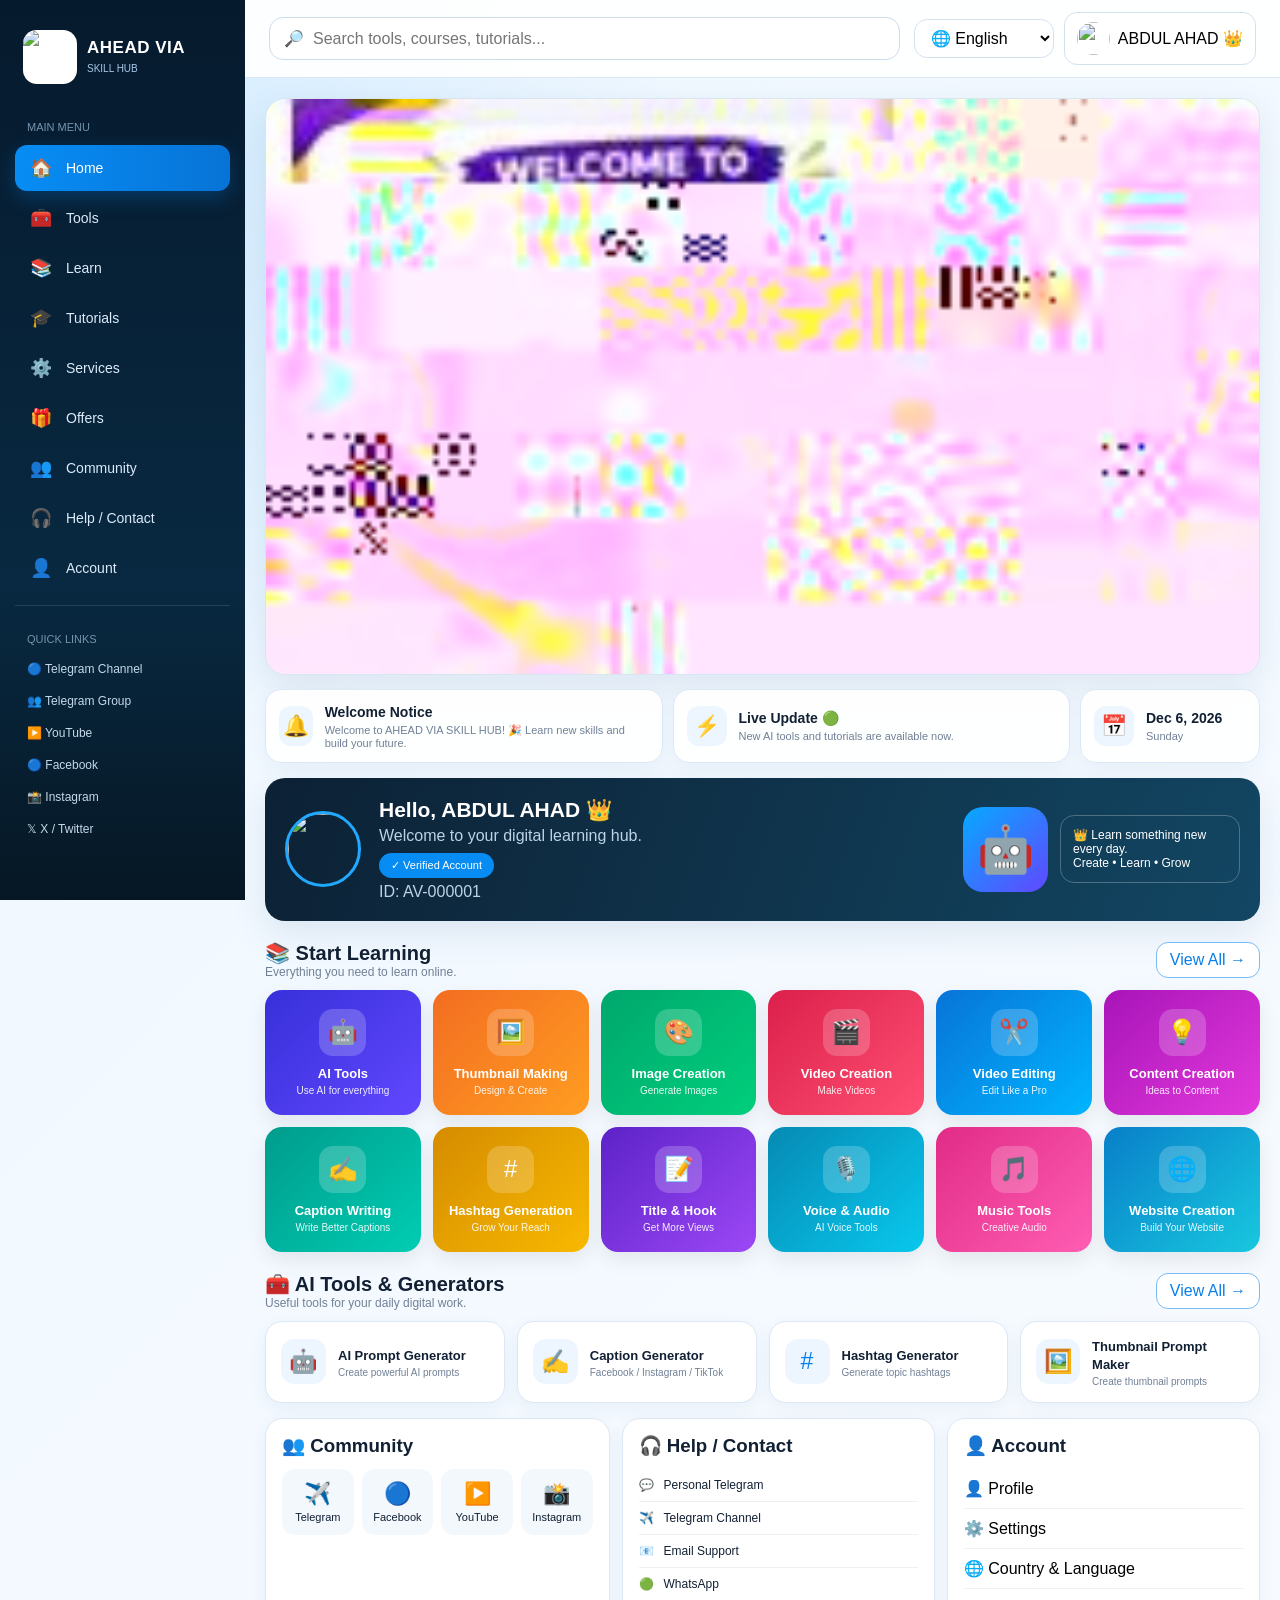
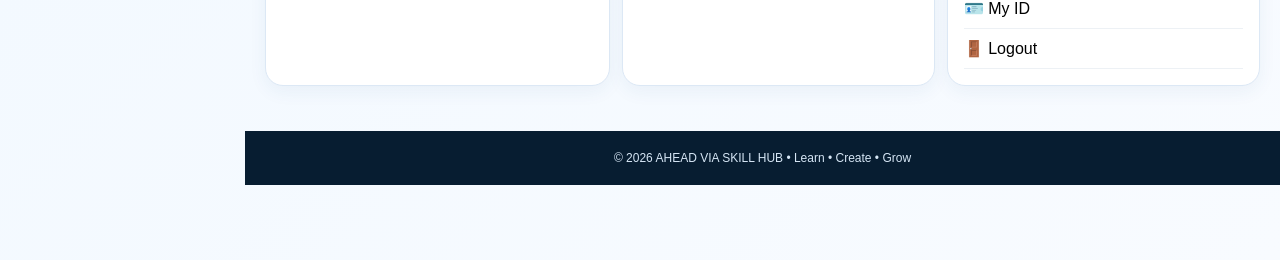
==== commit 65bb0a28: "Update index.html" ====
--- a/index.html
+++ b/index.html
@@ -3,3476 +3,2691 @@
 <head>
 <meta charset="UTF-8">
 <meta name="viewport" content="width=device-width, initial-scale=1.0">
-
 <title>AHEAD VIA SKILL HUB</title>
 
-<meta name="description"
-content="AHEAD VIA SKILL HUB — Learn, Create, Earn & Grow">
-
 <style>
-
-/* =====================================================
-   AHEAD VIA SKILL HUB
-   COMPACT DASHBOARD DESIGN
-===================================================== */
+:root{
+  --bg:#eef6ff;
+  --panel:#ffffff;
+  --text:#122033;
+  --muted:#718096;
+  --blue:#087ff5;
+  --blue2:#1356d8;
+  --cyan:#00b8ff;
+  --border:#dce8f5;
+  --shadow:0 12px 35px rgba(20,65,120,.10);
+  --radius:18px;
+}
 
 *{
-    margin:0;
-    padding:0;
-    box-sizing:border-box;
+  box-sizing:border-box;
+  margin:0;
+  padding:0;
 }
 
 html{
-    scroll-behavior:smooth;
+  scroll-behavior:smooth;
 }
 
 body{
-    font-family:Arial,Helvetica,sans-serif;
-    background:#f4f6fa;
-    color:#182033;
-    font-size:12px;
-    line-height:1.4;
-    transition:.25s;
-}
-
-body.dark{
-    background:#080b12;
-    color:#edf2ff;
-}
-
-a{
-    text-decoration:none;
-    color:inherit;
+  font-family:Inter,Arial,sans-serif;
+  background:
+    radial-gradient(circle at 10% 10%,rgba(0,153,255,.12),transparent 28%),
+    linear-gradient(135deg,#eef7ff,#f8fbff);
+  color:var(--text);
 }
 
 button,
 input,
 select{
-    font-family:inherit;
-}
-
-
-/* =====================================================
-   HEADER
-===================================================== */
-
-.header{
+  font:inherit;
+}
+
+button{
+  cursor:pointer;
+}
+
+a{
+  text-decoration:none;
+  color:inherit;
+}
+
+/* ================= SIDEBAR ================= */
+
+.sidebar{
+  position:fixed;
+  left:0;
+  top:0;
+  width:245px;
+  height:100vh;
+  background:
+    linear-gradient(180deg,#061a2d,#082941 65%,#061724);
+  color:white;
+  z-index:1000;
+  padding:22px 15px;
+  overflow-y:auto;
+}
+
+.brand{
+  display:flex;
+  align-items:center;
+  gap:10px;
+  padding:8px 8px 22px;
+}
+
+.brand img{
+  width:54px;
+  height:54px;
+  object-fit:contain;
+  border-radius:14px;
+  background:white;
+}
+
+.brandText strong{
+  display:block;
+  font-size:17px;
+  letter-spacing:.5px;
+}
+
+.brandText span{
+  font-size:10px;
+  color:#a9c8e8;
+}
+
+.menuTitle{
+  font-size:11px;
+  color:#7594af;
+  padding:15px 12px 8px;
+  text-transform:uppercase;
+}
+
+.navItem{
+  display:flex;
+  align-items:center;
+  gap:13px;
+  padding:12px 13px;
+  margin:4px 0;
+  border-radius:12px;
+  color:#dceafa;
+  font-size:14px;
+  transition:.2s;
+}
+
+.navItem:hover,
+.navItem.active{
+  background:linear-gradient(90deg,#078df5,#0873d6);
+  color:#fff;
+  box-shadow:0 7px 20px rgba(0,140,255,.25);
+}
+
+.navIcon{
+  width:25px;
+  text-align:center;
+  font-size:18px;
+}
+
+.sideSocial{
+  border-top:1px solid rgba(255,255,255,.12);
+  margin-top:14px;
+  padding-top:12px;
+}
+
+.sideSocial a{
+  display:flex;
+  gap:10px;
+  align-items:center;
+  padding:9px 12px;
+  font-size:12px;
+  color:#c5d9ea;
+}
+
+/* ================= MAIN ================= */
+
+.main{
+  margin-left:245px;
+  min-height:100vh;
+  padding-bottom:75px;
+}
+
+.topbar{
+  position:sticky;
+  top:0;
+  z-index:500;
+  display:flex;
+  align-items:center;
+  gap:14px;
+  padding:12px 24px;
+  background:rgba(255,255,255,.92);
+  backdrop-filter:blur(15px);
+  border-bottom:1px solid var(--border);
+}
+
+.mobileMenu{
+  display:none;
+  border:0;
+  background:#082941;
+  color:#fff;
+  width:42px;
+  height:42px;
+  border-radius:12px;
+  font-size:20px;
+}
+
+.searchBox{
+  flex:1;
+  max-width:700px;
+  height:43px;
+  border:1px solid #ccdceb;
+  border-radius:14px;
+  display:flex;
+  align-items:center;
+  gap:9px;
+  padding:0 14px;
+  background:#fff;
+}
+
+.searchBox input{
+  border:0;
+  outline:0;
+  width:100%;
+  color:#222;
+  background:transparent;
+}
+
+.topActions{
+  margin-left:auto;
+  display:flex;
+  align-items:center;
+  gap:10px;
+}
+
+.langBtn,
+.profileBtn{
+  border:1px solid #d3e1ef;
+  background:#fff;
+  border-radius:13px;
+  padding:9px 12px;
+}
+
+.profileBtn{
+  display:flex;
+  align-items:center;
+  gap:8px;
+}
+
+.profileBtn img{
+  width:33px;
+  height:33px;
+  border-radius:50%;
+  object-fit:cover;
+}
+
+/* ================= CONTENT ================= */
+
+.content{
+  padding:20px;
+  max-width:1500px;
+  margin:auto;
+}
+
+.welcomeImage{
+  width:100%;
+  display:block;
+  border-radius:20px;
+  box-shadow:var(--shadow);
+  border:1px solid #d9e6f2;
+  background:white;
+  object-fit:cover;
+  margin-bottom:14px;
+}
+
+/* Notice */
+
+.noticeGrid{
+  display:grid;
+  grid-template-columns:1fr 1fr 180px;
+  gap:10px;
+  margin-bottom:15px;
+}
+
+.notice{
+  background:rgba(255,255,255,.94);
+  border:1px solid var(--border);
+  border-radius:16px;
+  padding:13px;
+  display:flex;
+  align-items:center;
+  gap:12px;
+  box-shadow:0 5px 20px rgba(30,80,130,.06);
+}
+
+.noticeIcon{
+  width:40px;
+  height:40px;
+  display:grid;
+  place-items:center;
+  border-radius:12px;
+  background:#edf6ff;
+  font-size:21px;
+}
+
+.notice strong{
+  font-size:14px;
+}
+
+.notice p{
+  font-size:11px;
+  color:var(--muted);
+  margin-top:3px;
+}
+
+/* User welcome */
+
+.userWelcome{
+  background:
+    linear-gradient(110deg,rgba(3,24,44,.96),rgba(4,59,89,.94)),
+    url("https://images.unsplash.com/photo-1462331940025-496dfbfc7564?auto=format&fit=crop&w=1600&q=80");
+  background-size:cover;
+  border-radius:20px;
+  padding:20px;
+  color:white;
+  display:flex;
+  align-items:center;
+  gap:18px;
+  margin-bottom:18px;
+  box-shadow:var(--shadow);
+}
+
+.userPhoto{
+  width:76px;
+  height:76px;
+  border-radius:50%;
+  object-fit:cover;
+  border:3px solid #20a9ff;
+}
+
+.userInfo{
+  flex:1;
+}
+
+.userInfo h2{
+  font-size:21px;
+}
+
+.userInfo p{
+  color:#bcd3e5;
+  margin-top:5px;
+}
+
+.verified{
+  display:inline-block;
+  margin-top:8px;
+  background:#078cf3;
+  padding:6px 12px;
+  border-radius:20px;
+  font-size:11px;
+}
+
+.botBox{
+  display:flex;
+  align-items:center;
+  gap:12px;
+}
+
+.bot{
+  width:85px;
+  height:85px;
+  border-radius:20px;
+  background:linear-gradient(135deg,#05aaff,#6247ff);
+  display:grid;
+  place-items:center;
+  font-size:46px;
+}
+
+.botText{
+  max-width:180px;
+  padding:12px;
+  border:1px solid rgba(255,255,255,.25);
+  border-radius:14px;
+  font-size:12px;
+}
+
+/* Section */
+
+.section{
+  margin-top:20px;
+}
+
+.sectionHeader{
+  display:flex;
+  justify-content:space-between;
+  align-items:center;
+  margin-bottom:11px;
+}
+
+.sectionHeader h2{
+  font-size:20px;
+}
+
+.sectionHeader p{
+  color:var(--muted);
+  font-size:12px;
+}
+
+.viewBtn{
+  border:1px solid #79bbf4;
+  background:white;
+  color:#087fe9;
+  padding:8px 13px;
+  border-radius:12px;
+}
+
+/* Learning cards */
+
+.learningGrid{
+  display:grid;
+  grid-template-columns:repeat(6,1fr);
+  gap:12px;
+}
+
+.learnCard{
+  min-height:125px;
+  border-radius:17px;
+  color:white;
+  padding:17px 12px;
+  display:flex;
+  flex-direction:column;
+  justify-content:center;
+  align-items:center;
+  text-align:center;
+  box-shadow:0 8px 20px rgba(0,0,0,.08);
+  transition:.25s;
+}
+
+.learnCard:hover{
+  transform:translateY(-4px);
+}
+
+.learnIcon{
+  width:47px;
+  height:47px;
+  border-radius:14px;
+  background:rgba(255,255,255,.2);
+  display:grid;
+  place-items:center;
+  font-size:24px;
+  margin-bottom:10px;
+}
+
+.learnCard strong{
+  font-size:13px;
+}
+
+.learnCard small{
+  font-size:10px;
+  margin-top:4px;
+  opacity:.9;
+}
+
+.c1{background:linear-gradient(135deg,#3730d9,#6147ff)}
+.c2{background:linear-gradient(135deg,#f36d21,#ff9d21)}
+.c3{background:linear-gradient(135deg,#00a76d,#00cf7c)}
+.c4{background:linear-gradient(135deg,#db204b,#ff4f72)}
+.c5{background:linear-gradient(135deg,#0874d8,#00b5ff)}
+.c6{background:linear-gradient(135deg,#a814b9,#e239db)}
+.c7{background:linear-gradient(135deg,#009c8c,#00cdb3)}
+.c8{background:linear-gradient(135deg,#d58c00,#f8b900)}
+.c9{background:linear-gradient(135deg,#5d22c8,#9c48f5)}
+.c10{background:linear-gradient(135deg,#058ab4,#09c8ed)}
+.c11{background:linear-gradient(135deg,#e12c87,#ff5db3)}
+.c12{background:linear-gradient(135deg,#087fc9,#18c8df)}
+
+/* Tools */
+
+.toolsGrid{
+  display:grid;
+  grid-template-columns:repeat(4,1fr);
+  gap:12px;
+}
+
+.toolCard{
+  background:#fff;
+  border:1px solid var(--border);
+  border-radius:17px;
+  padding:15px;
+  display:flex;
+  align-items:center;
+  gap:12px;
+  box-shadow:0 6px 18px rgba(30,80,130,.06);
+  transition:.2s;
+}
+
+.toolCard:hover{
+  transform:translateY(-3px);
+  border-color:#80c5ff;
+}
+
+.toolIcon{
+  width:45px;
+  height:45px;
+  border-radius:13px;
+  background:#edf6ff;
+  display:grid;
+  place-items:center;
+  font-size:23px;
+  color:#087fe9;
+}
+
+.toolCard strong{
+  font-size:13px;
+}
+
+.toolCard p{
+  color:var(--muted);
+  font-size:10px;
+  margin-top:3px;
+}
+
+/* Lower */
+
+.lowerGrid{
+  display:grid;
+  grid-template-columns:1.1fr 1fr 1fr;
+  gap:12px;
+  margin-top:15px;
+}
+
+.panel{
+  background:#fff;
+  border:1px solid var(--border);
+  border-radius:18px;
+  padding:16px;
+  box-shadow:0 6px 18px rgba(30,80,130,.06);
+}
+
+.panel h3{
+  margin-bottom:12px;
+}
+
+.socialGrid{
+  display:grid;
+  grid-template-columns:repeat(4,1fr);
+  gap:8px;
+}
+
+.socialBtn{
+  padding:12px 5px;
+  border-radius:13px;
+  background:#f3f8fd;
+  text-align:center;
+  font-size:11px;
+}
+
+.socialBtn span{
+  display:block;
+  font-size:22px;
+  margin-bottom:4px;
+}
+
+.contactRow{
+  display:flex;
+  align-items:center;
+  gap:10px;
+  padding:9px 0;
+  border-bottom:1px solid #edf1f5;
+  font-size:12px;
+}
+
+.contactRow:last-child{
+  border:0;
+}
+
+.accountList button{
+  width:100%;
+  border:0;
+  background:transparent;
+  padding:10px 0;
+  border-bottom:1px solid #edf1f5;
+  text-align:left;
+}
+
+.accountList button:hover{
+  color:#087fe9;
+}
+
+/* Footer */
+
+footer{
+  margin-top:25px;
+  background:#071d31;
+  color:#d6e6f5;
+  padding:20px;
+  text-align:center;
+  font-size:12px;
+}
+
+/* ================= PAGES ================= */
+
+.page{
+  display:none;
+}
+
+.page.active{
+  display:block;
+}
+
+.pageTitle{
+  font-size:27px;
+  margin-bottom:6px;
+}
+
+.pageSub{
+  color:var(--muted);
+  margin-bottom:18px;
+}
+
+.pageCard{
+  background:#fff;
+  border:1px solid var(--border);
+  border-radius:18px;
+  padding:20px;
+  margin-bottom:14px;
+  box-shadow:var(--shadow);
+}
+
+/* ================= GENERATORS ================= */
+
+.generatorGrid{
+  display:grid;
+  grid-template-columns:repeat(4,1fr);
+  gap:12px;
+}
+
+.generator{
+  background:white;
+  border:1px solid var(--border);
+  border-radius:16px;
+  padding:16px;
+  cursor:pointer;
+  transition:.2s;
+}
+
+.generator:hover{
+  border-color:#55b5ff;
+  transform:translateY(-3px);
+}
+
+.generator .gi{
+  width:44px;
+  height:44px;
+  border-radius:12px;
+  background:#edf6ff;
+  display:grid;
+  place-items:center;
+  font-size:22px;
+  margin-bottom:10px;
+}
+
+.generator strong{
+  display:block;
+  font-size:13px;
+}
+
+.generator small{
+  display:block;
+  color:var(--muted);
+  margin-top:4px;
+  font-size:10px;
+}
+
+/* ================= MODAL ================= */
+
+.modal{
+  position:fixed;
+  inset:0;
+  background:rgba(0,15,30,.65);
+  display:none;
+  align-items:center;
+  justify-content:center;
+  padding:20px;
+  z-index:2000;
+}
+
+.modal.show{
+  display:flex;
+}
+
+.modalBox{
+  width:min(650px,100%);
+  background:#fff;
+  border-radius:20px;
+  padding:20px;
+  max-height:90vh;
+  overflow:auto;
+}
+
+.modalHead{
+  display:flex;
+  justify-content:space-between;
+  align-items:center;
+  margin-bottom:15px;
+}
+
+.close{
+  border:0;
+  background:#edf3f8;
+  width:36px;
+  height:36px;
+  border-radius:10px;
+}
+
+.field{
+  margin-bottom:12px;
+}
+
+.field label{
+  display:block;
+  font-size:12px;
+  font-weight:700;
+  margin-bottom:6px;
+}
+
+.field input,
+.field textarea,
+.field select{
+  width:100%;
+  border:1px solid #d7e2ec;
+  border-radius:12px;
+  padding:11px;
+  outline:none;
+}
+
+.field textarea{
+  min-height:120px;
+  resize:vertical;
+}
+
+.generateBtn{
+  width:100%;
+  padding:12px;
+  border:0;
+  border-radius:12px;
+  color:#fff;
+  background:linear-gradient(90deg,#087ff5,#0a61d1);
+}
+
+.output{
+  margin-top:14px;
+  padding:14px;
+  background:#f4f9fe;
+  border:1px solid #dbeaf7;
+  border-radius:13px;
+  min-height:80px;
+  white-space:pre-wrap;
+  font-size:13px;
+}
+
+.copyBtn{
+  margin-top:8px;
+  border:1px solid #84bff0;
+  background:white;
+  color:#0877da;
+  padding:8px 12px;
+  border-radius:10px;
+}
+
+/* ================= SETTINGS ================= */
+
+.settingRow{
+  padding:15px 0;
+  border-bottom:1px solid #e8eef4;
+  display:flex;
+  justify-content:space-between;
+  align-items:center;
+  gap:20px;
+}
+
+.settingRow:last-child{
+  border:0;
+}
+
+.settingRow strong{
+  display:block;
+}
+
+.settingRow small{
+  color:var(--muted);
+}
+
+.settingRow select{
+  min-width:180px;
+  padding:9px;
+  border:1px solid #ccdceb;
+  border-radius:10px;
+}
+
+/* ================= MOBILE BOTTOM ================= */
+
+.bottomNav{
+  display:none;
+}
+
+/* ================= RESPONSIVE ================= */
+
+@media(max-width:1100px){
+  .learningGrid{
+    grid-template-columns:repeat(4,1fr);
+  }
+
+  .toolsGrid{
+    grid-template-columns:repeat(2,1fr);
+  }
+
+  .generatorGrid{
+    grid-template-columns:repeat(3,1fr);
+  }
+
+  .lowerGrid{
+    grid-template-columns:1fr 1fr;
+  }
+}
+
+@media(max-width:800px){
+
+  .sidebar{
+    transform:translateX(-100%);
+    transition:.25s;
+  }
+
+  .sidebar.open{
+    transform:translateX(0);
+  }
+
+  .main{
+    margin-left:0;
+  }
+
+  .mobileMenu{
+    display:block;
+  }
+
+  .topbar{
+    padding:10px;
+  }
+
+  .topActions .profileBtn span{
+    display:none;
+  }
+
+  .content{
+    padding:10px;
+  }
+
+  .noticeGrid{
+    grid-template-columns:1fr;
+  }
+
+  .noticeGrid .dateNotice{
+    display:none;
+  }
+
+  .userWelcome{
+    align-items:flex-start;
+    flex-wrap:wrap;
+  }
+
+  .botBox{
+    width:100%;
+  }
+
+  .learningGrid{
+    grid-template-columns:repeat(2,1fr);
+  }
+
+  .toolsGrid{
+    grid-template-columns:1fr;
+  }
+
+  .generatorGrid{
+    grid-template-columns:repeat(2,1fr);
+  }
+
+  .lowerGrid{
+    grid-template-columns:1fr;
+  }
+
+  .bottomNav{
     position:fixed;
-    top:0;
+    display:flex;
     left:0;
     right:0;
-    height:56px;
-
-    display:flex;
+    bottom:0;
+    height:62px;
+    background:#071d31;
+    z-index:1200;
+    justify-content:space-around;
     align-items:center;
-    justify-content:space-between;
-
-    padding:7px 18px;
-
-    background:rgba(255,255,255,.94);
-    backdrop-filter:blur(15px);
-
-    border-bottom:1px solid #e3e7ef;
-
-    z-index:1000;
-}
-
-.dark .header{
-    background:rgba(10,14,22,.94);
-    border-color:#222a38;
-}
-
-.brand{
-    display:flex;
-    align-items:center;
+    border-top:1px solid rgba(255,255,255,.15);
+  }
+
+  .bottomNav button{
+    border:0;
+    background:none;
+    color:#a9c3d8;
+    font-size:10px;
+  }
+
+  .bottomNav button span{
+    display:block;
+    font-size:21px;
+    margin-bottom:2px;
+  }
+
+  .bottomNav button.active{
+    color:#16a9ff;
+  }
+}
+
+@media(max-width:430px){
+
+  .brandText{
+    display:none;
+  }
+
+  .topbar .langBtn{
+    padding:8px;
+  }
+
+  .welcomeImage{
+    border-radius:14px;
+  }
+
+  .userInfo h2{
+    font-size:18px;
+  }
+
+  .learningGrid{
     gap:8px;
-}
-
-.brand img{
-    width:36px;
-    height:36px;
-    object-fit:contain;
-    border-radius:9px;
-}
-
-.brand-name{
-    font-size:12px;
-    font-weight:800;
-    letter-spacing:.3px;
-}
-
-.brand-sub{
-    display:block;
-    font-size:7px;
-    color:#778095;
-    letter-spacing:1px;
-    margin-top:1px;
-}
-
-.header-center{
-    display:flex;
-    align-items:center;
-    gap:7px;
-}
-
-.search-top{
-    width:210px;
-    height:32px;
-
-    display:flex;
-    align-items:center;
-    gap:6px;
-
-    padding:0 9px;
-
-    border:1px solid #dfe4ed;
-    border-radius:7px;
-
-    background:#f8f9fc;
-}
-
-.dark .search-top{
-    background:#111722;
-    border-color:#293243;
-}
-
-.search-top input{
-    width:100%;
-    border:0;
-    outline:0;
-    background:transparent;
-    font-size:10px;
-    color:inherit;
-}
-
-.header-btn{
-    width:32px;
-    height:32px;
-
-    border:1px solid #dfe4ed;
-    border-radius:7px;
-
-    background:#fff;
-    cursor:pointer;
-
-    font-size:13px;
-}
-
-.dark .header-btn{
-    background:#111722;
-    color:#fff;
-    border-color:#293243;
-}
-
-.menu-btn{
-    width:34px;
-    height:34px;
-
-    border:0;
-    border-radius:8px;
-
-    background:#5665ff;
-    color:#fff;
-
-    font-size:16px;
-    cursor:pointer;
-}
-
-
-/* =====================================================
-   SIDEBAR
-===================================================== */
-
-.sidebar{
-    position:fixed;
-    top:56px;
-    left:0;
-    bottom:0;
-
-    width:205px;
-
-    padding:12px 9px;
-
-    background:#fff;
-    border-right:1px solid #e3e7ef;
-
-    overflow-y:auto;
-
-    z-index:900;
-}
-
-.dark .sidebar{
-    background:#0d121b;
-    border-color:#222a38;
-}
-
-.sidebar-title{
-    padding:5px 9px 8px;
-
-    font-size:8px;
-    font-weight:800;
-    color:#8992a5;
-
-    letter-spacing:1px;
-}
-
-.nav-item{
-    display:flex;
-    align-items:center;
-    gap:9px;
-
-    width:100%;
-
-    padding:8px 9px;
-    margin-bottom:2px;
-
-    border-radius:7px;
-
-    font-size:10px;
-    font-weight:600;
-
-    color:#596276;
-
-    transition:.15s;
-}
-
-.dark .nav-item{
-    color:#aab3c5;
-}
-
-.nav-item:hover,
-.nav-item.active{
-    background:#eef0ff;
-    color:#5362ff;
-}
-
-.dark .nav-item:hover,
-.dark .nav-item.active{
-    background:#171e2c;
-    color:#8490ff;
-}
-
-.nav-icon{
-    width:18px;
-    text-align:center;
-    font-size:13px;
-}
-
-
-/* =====================================================
-   MAIN
-===================================================== */
-
-.main{
-    margin-left:205px;
-    padding-top:56px;
-}
-
-.container{
-    width:min(1180px,94%);
-    margin:auto;
-}
-
-
-/* =====================================================
-   HERO / DASHBOARD
-===================================================== */
-
-.hero{
-    padding:25px 0 12px;
-}
-
-.hero-panel{
-    min-height:190px;
-
-    position:relative;
-    overflow:hidden;
-
-    padding:26px;
-
-    border-radius:13px;
-
-    background:
-        radial-gradient(circle at 85% 20%,rgba(96,110,255,.38),transparent 30%),
-        linear-gradient(135deg,#121a32,#29366b);
-
-    color:#fff;
-}
-
-.hero-panel:after{
-    content:"";
-    position:absolute;
-    width:230px;
-    height:230px;
-
-    right:-100px;
-    bottom:-130px;
-
-    border-radius:50%;
-
-    background:rgba(255,255,255,.08);
-}
-
-.hero-label{
-    font-size:8px;
-    letter-spacing:1.6px;
-    opacity:.7;
-    font-weight:700;
-}
-
-.hero h1{
-    font-size:28px;
-    line-height:1.05;
-    margin:7px 0;
-}
-
-.hero h1 span{
-    color:#aeb5ff;
-}
-
-.hero-text{
-    max-width:600px;
-    font-size:10px;
-    color:#d2d7ea;
-}
-
-.hero-actions{
-    display:flex;
-    gap:6px;
-    margin-top:14px;
-}
-
-.btn{
-    display:inline-flex;
-    align-items:center;
-    justify-content:center;
-
-    min-height:30px;
-
-    padding:0 11px;
-
-    border-radius:6px;
-
-    border:0;
-
-    font-size:9px;
-    font-weight:700;
-
-    cursor:pointer;
-}
-
-.btn-primary{
-    background:#6573ff;
-    color:#fff;
-}
-
-.btn-light{
-    background:rgba(255,255,255,.12);
-    color:#fff;
-    border:1px solid rgba(255,255,255,.15);
-}
-
-
-/* =====================================================
-   NOTICE + LIVE
-===================================================== */
-
-.update-grid{
-    display:grid;
-    grid-template-columns:1.5fr 1fr;
-    gap:8px;
-
-    margin:12px 0;
-}
-
-.update-card{
-    display:flex;
-    align-items:center;
-    gap:10px;
-
-    min-height:66px;
-
-    padding:10px;
-
-    border-radius:9px;
-
-    background:#fff;
-    border:1px solid #e2e6ee;
-}
-
-.dark .update-card{
-    background:#101620;
-    border-color:#232c3b;
-}
-
-.update-icon{
-    width:35px;
-    height:35px;
-
-    flex-shrink:0;
-
-    display:grid;
-    place-items:center;
-
-    border-radius:8px;
-
-    background:#eef0ff;
-
-    font-size:15px;
-}
-
-.live-dot{
-    width:8px;
-    height:8px;
-
-    display:inline-block;
-
-    border-radius:50%;
-
-    background:#ff4e68;
-
-    margin-right:4px;
-}
-
-.update-title{
-    font-size:10px;
-    font-weight:800;
-}
-
-.update-text{
-    font-size:8px;
-    color:#7c8496;
-    margin-top:2px;
-}
-
-
-/* =====================================================
-   SECTION
-===================================================== */
-
-.section{
-    padding:18px 0;
-}
-
-.section-head{
-    display:flex;
-    justify-content:space-between;
-    align-items:end;
-
-    margin-bottom:9px;
-}
-
-.section-label{
-    font-size:7px;
-    color:#8a93a6;
-    letter-spacing:1.2px;
-    font-weight:800;
-}
-
-.section-title{
-    font-size:17px;
-    font-weight:800;
-    margin-top:2px;
-}
-
-.section-description{
-    font-size:8px;
-    color:#7e8799;
-}
-
-
-/* =====================================================
-   DASHBOARD STATS
-===================================================== */
-
-.stats-grid{
-    display:grid;
-    grid-template-columns:repeat(4,1fr);
-    gap:7px;
-}
-
-.stat-card{
-    display:flex;
-    align-items:center;
-    gap:8px;
-
-    padding:10px;
-
-    background:#fff;
-    border:1px solid #e2e6ee;
-    border-radius:8px;
-}
-
-.dark .stat-card{
-    background:#101620;
-    border-color:#232c3b;
-}
-
-.stat-icon{
-    width:31px;
-    height:31px;
-
-    display:grid;
-    place-items:center;
-
-    background:#eef0ff;
-
-    border-radius:7px;
-
-    font-size:14px;
-}
-
-.stat-number{
-    font-size:15px;
-    font-weight:800;
-}
-
-.stat-name{
-    font-size:7px;
-    color:#7c8495;
-}
-
-
-/* =====================================================
-   CARD GRID
-===================================================== */
-
-.card-grid{
-    display:grid;
-    grid-template-columns:repeat(4,minmax(0,1fr));
-    gap:8px;
-}
-
-
-/* =====================================================
-   GENERAL CARD
-===================================================== */
-
-.card{
-    padding:11px;
-
-    background:#fff;
-    border:1px solid #e2e6ee;
-    border-radius:9px;
-
-    transition:.18s;
-}
-
-.dark .card{
-    background:#101620;
-    border-color:#232c3b;
-}
-
-.card:hover{
-    transform:translateY(-2px);
-    box-shadow:0 8px 22px rgba(30,40,80,.08);
-}
-
-.card-image{
-    width:38px;
-    height:38px;
-
-    object-fit:contain;
-
-    display:block;
-
-    margin-bottom:7px;
-
-    border-radius:8px;
-}
-
-.card-icon{
-    width:38px;
-    height:38px;
-
-    display:grid;
-    place-items:center;
-
-    margin-bottom:7px;
-
-    border-radius:8px;
-
-    background:#eef0ff;
-
-    font-size:17px;
-}
-
-.dark .card-icon{
-    background:#1a2231;
-}
-
-.card h3{
-    font-size:10px;
-    margin-bottom:3px;
-}
-
-.card p{
-    font-size:8px;
-    color:#7c8496;
-
-    min-height:22px;
-
-    margin-bottom:8px;
-}
-
-.card-button{
-    display:inline-flex;
-    align-items:center;
-    justify-content:center;
-
-    padding:5px 8px;
-
-    border:0;
-    border-radius:5px;
-
-    background:#5968ff;
-    color:#fff;
-
-    font-size:7px;
-    font-weight:800;
-
-    cursor:pointer;
-}
-
-
-/* =====================================================
-   SEARCH
-===================================================== */
-
-.generator-search{
-    width:100%;
-    max-width:400px;
-
-    height:34px;
-
-    display:flex;
-    align-items:center;
-    gap:7px;
-
-    padding:0 9px;
-
-    background:#fff;
-    border:1px solid #dfe4ed;
-
-    border-radius:7px;
-
-    margin-bottom:9px;
-}
-
-.dark .generator-search{
-    background:#101620;
-    border-color:#293243;
-}
-
-.generator-search input{
-    width:100%;
-
-    border:0;
-    outline:0;
-
-    background:transparent;
-
-    color:inherit;
-
-    font-size:9px;
-}
-
-
-/* =====================================================
-   CATEGORY BAR
-===================================================== */
-
-.category-bar{
-    display:flex;
-    flex-wrap:wrap;
-    gap:5px;
-
-    margin-bottom:9px;
-}
-
-.category{
-    padding:5px 8px;
-
-    border:1px solid #dfe4ed;
-
-    background:#fff;
-
-    border-radius:5px;
-
-    font-size:7px;
-    font-weight:700;
-
-    cursor:pointer;
-}
-
-.dark .category{
-    background:#101620;
-    color:#b8c0d0;
-    border-color:#293243;
-}
-
-.category.active{
-    background:#5968ff;
-    border-color:#5968ff;
-    color:#fff;
-}
-
-
-/* =====================================================
-   SOCIAL
-===================================================== */
-
-.social-card{
-    text-align:center;
-}
-
-.social-card .card-image{
-    margin-left:auto;
-    margin-right:auto;
-}
-
-
-/* =====================================================
-   TEAM
-===================================================== */
-
-.team-photo{
-    width:52px;
-    height:52px;
-
-    border-radius:50%;
-
-    object-fit:cover;
-
-    margin-bottom:7px;
-
-    border:2px solid #eef0ff;
-}
-
-.team-role{
-    font-size:8px;
-    color:#6570ff;
-    font-weight:700;
-}
-
-
-/* =====================================================
-   COUNTRY / LANGUAGE
-===================================================== */
-
-.language-panel{
-    display:grid;
+  }
+
+  .learnCard{
+    min-height:110px;
+    padding:12px 5px;
+  }
+
+  .learnIcon{
+    width:40px;
+    height:40px;
+    font-size:20px;
+  }
+
+  .generatorGrid{
     grid-template-columns:1fr 1fr;
     gap:8px;
-
-    padding:13px;
-
-    background:#fff;
-
-    border:1px solid #e2e6ee;
-
-    border-radius:9px;
-}
-
-.dark .language-panel{
-    background:#101620;
-    border-color:#232c3b;
-}
-
-.select-box label{
-    display:block;
-
-    font-size:8px;
-    font-weight:700;
-
-    margin-bottom:4px;
-}
-
-.select-box select{
-    width:100%;
-
-    height:32px;
-
-    border:1px solid #dfe4ed;
-
-    background:#f8f9fc;
-
-    border-radius:6px;
-
-    padding:0 8px;
-
-    font-size:9px;
-
-    color:#333;
-}
-
-.dark .select-box select{
-    background:#171e29;
-    color:#fff;
-    border-color:#293243;
-}
-
-
-/* =====================================================
-   ABOUT
-===================================================== */
-
-.about-box{
-    padding:18px;
-
-    border-radius:10px;
-
-    background:#111827;
-    color:#fff;
-}
-
-.about-box h2{
-    font-size:17px;
-    margin-bottom:5px;
-}
-
-.about-box p{
-    max-width:700px;
-
-    font-size:9px;
-
-    color:#c3c9d8;
-}
-
-.about-tag{
-    display:inline-block;
-
-    margin-top:9px;
-
-    font-size:7px;
-
-    letter-spacing:1px;
-
-    color:#9fa8ff;
-}
-
-
-/* =====================================================
-   FOOTER
-===================================================== */
-
-.footer{
-    margin-top:10px;
-
-    padding:25px 0 80px;
-
-    text-align:center;
-
-    border-top:1px solid #e2e6ee;
-}
-
-.dark .footer{
-    border-color:#232c3b;
-}
-
-.footer-title{
-    font-size:10px;
-    font-weight:800;
-}
-
-.footer-text{
-    font-size:7px;
-    color:#7e8799;
-    margin-top:3px;
-}
-
-
-/* =====================================================
-   FIXED HELP
-===================================================== */
-
-.help-button{
-    position:fixed;
-
-    right:14px;
-    bottom:14px;
-
-    z-index:1500;
-
-    display:flex;
-    align-items:center;
-    gap:5px;
-
-    padding:5px 9px 5px 5px;
-
-    border:0;
-
-    border-radius:25px;
-
-    background:#5968ff;
-
-    color:#fff;
-
-    box-shadow:0 7px 25px rgba(45,55,160,.28);
-
-    cursor:pointer;
-}
-
-.help-button img{
-    width:28px;
-    height:28px;
-
-    border-radius:50%;
-
-    object-fit:cover;
-
-    background:#fff;
-}
-
-.help-button span{
-    font-size:8px;
-    font-weight:800;
-}
-
-
-/* =====================================================
-   MODAL
-===================================================== */
-
-.modal{
-    position:fixed;
-
-    inset:0;
-
-    z-index:3000;
-
-    display:none;
-    align-items:center;
-    justify-content:center;
-
-    padding:15px;
-
-    background:rgba(0,0,0,.55);
-}
-
-.modal.show{
-    display:flex;
-}
-
-.modal-box{
-    position:relative;
-
-    width:min(400px,100%);
-
-    padding:20px;
-
-    background:#fff;
-
-    border-radius:12px;
-
-    text-align:center;
-}
-
-.dark .modal-box{
-    background:#101620;
-    color:#fff;
-}
-
-.modal-close{
-    position:absolute;
-
-    right:10px;
-    top:8px;
-
-    border:0;
-    background:none;
-
-    font-size:20px;
-
-    cursor:pointer;
-
-    color:inherit;
-}
-
-.modal-image{
-    width:55px;
-    height:55px;
-
-    object-fit:contain;
-
-    margin-bottom:7px;
-}
-
-.modal-box h3{
-    font-size:15px;
-}
-
-.modal-box p{
-    font-size:9px;
-    color:#7e8799;
-
-    margin:5px 0 12px;
-}
-
-.modal-links{
-    display:grid;
-    gap:6px;
-}
-
-.modal-links a{
-    padding:8px;
-
-    border-radius:6px;
-
-    background:#5968ff;
-    color:#fff;
-
-    font-size:9px;
-    font-weight:700;
-}
-
-
-/* =====================================================
-   MOBILE SIDEBAR
-===================================================== */
-
-.mobile-menu{
-    display:none;
-}
-
-
-/* =====================================================
-   TABLET
-===================================================== */
-
-@media(max-width:1000px){
-
-    .sidebar{
-        width:175px;
-    }
-
-    .main{
-        margin-left:175px;
-    }
-
-    .card-grid{
-        grid-template-columns:repeat(3,minmax(0,1fr));
-    }
-
-    .search-top{
-        width:150px;
-    }
-
-}
-
-
-/* =====================================================
-   MOBILE
-===================================================== */
-
-@media(max-width:700px){
-
-    body{
-        font-size:11px;
-    }
-
-    .header{
-        height:52px;
-        padding:6px 10px;
-    }
-
-    .brand img{
-        width:31px;
-        height:31px;
-    }
-
-    .brand-name{
-        font-size:10px;
-    }
-
-    .brand-sub{
-        font-size:6px;
-    }
-
-    .header-center{
-        display:none;
-    }
-
-    .sidebar{
-        left:-230px;
-
-        width:220px;
-
-        transition:.25s;
-
-        box-shadow:8px 0 30px rgba(0,0,0,.1);
-    }
-
-    .sidebar.open{
-        left:0;
-    }
-
-    .main{
-        margin-left:0;
-        padding-top:52px;
-    }
-
-    .container{
-        width:calc(100% - 20px);
-    }
-
-    .hero{
-        padding:13px 0 8px;
-    }
-
-    .hero-panel{
-        min-height:170px;
-        padding:20px;
-    }
-
-    .hero h1{
-        font-size:24px;
-    }
-
-    .hero-text{
-        font-size:9px;
-    }
-
-    .update-grid{
-        grid-template-columns:1fr;
-    }
-
-    .stats-grid{
-        grid-template-columns:repeat(2,1fr);
-    }
-
-    .card-grid{
-        grid-template-columns:repeat(2,minmax(0,1fr));
-        gap:6px;
-    }
-
-    .card{
-        padding:9px;
-        border-radius:8px;
-    }
-
-    .card-image,
-    .card-icon{
-        width:32px;
-        height:32px;
-        font-size:14px;
-    }
-
-    .card h3{
-        font-size:9px;
-    }
-
-    .card p{
-        font-size:7px;
-        min-height:20px;
-    }
-
-    .card-button{
-        font-size:6.5px;
-        padding:5px 7px;
-    }
-
-    .section{
-        padding:13px 0;
-    }
-
-    .section-title{
-        font-size:15px;
-    }
-
-    .language-panel{
-        grid-template-columns:1fr;
-    }
-
-    .mobile-menu{
-        display:block;
-    }
-
-}
-
-
-/* =====================================================
-   SMALL PHONE
-===================================================== */
-
-@media(max-width:360px){
-
-    .card-grid{
-        gap:5px;
-    }
-
-    .card{
-        padding:8px;
-    }
-
-    .card h3{
-        font-size:8px;
-    }
-
-    .card p{
-        font-size:6.5px;
-    }
-
-}
-
+  }
+
+  .generator{
+    padding:12px;
+  }
+
+  .socialGrid{
+    grid-template-columns:repeat(2,1fr);
+  }
+}
 </style>
 </head>
 
-
 <body>
 
-
-<!-- =====================================================
-     HEADER
-===================================================== -->
-
-<header class="header">
-
-    <a href="#home" class="brand">
-
-        <img
-            src="assets/logo.png"
-            alt="AHEAD VIA SKILL HUB"
-            onerror="this.style.display='none';"
-        >
-
+<!-- ================= SIDEBAR ================= -->
+
+<aside class="sidebar" id="sidebar">
+
+  <div class="brand">
+    <img src="https://i.ibb.co.com/xd1bjsh/1788349715746.png" alt="AHEAD VIA">
+    <div class="brandText">
+      <strong>AHEAD VIA</strong>
+      <span>SKILL HUB</span>
+    </div>
+  </div>
+
+  <div class="menuTitle">Main Menu</div>
+
+  <a class="navItem active" onclick="showPage('home',this)">
+    <span class="navIcon">🏠</span> Home
+  </a>
+
+  <a class="navItem" onclick="showPage('tools',this)">
+    <span class="navIcon">🧰</span> Tools
+  </a>
+
+  <a class="navItem" onclick="showPage('learn',this)">
+    <span class="navIcon">📚</span> Learn
+  </a>
+
+  <a class="navItem" onclick="showPage('tutorials',this)">
+    <span class="navIcon">🎓</span> Tutorials
+  </a>
+
+  <a class="navItem" onclick="showPage('services',this)">
+    <span class="navIcon">⚙️</span> Services
+  </a>
+
+  <a class="navItem" onclick="showPage('offers',this)">
+    <span class="navIcon">🎁</span> Offers
+  </a>
+
+  <a class="navItem" onclick="showPage('community',this)">
+    <span class="navIcon">👥</span> Community
+  </a>
+
+  <a class="navItem" onclick="showPage('contact',this)">
+    <span class="navIcon">🎧</span> Help / Contact
+  </a>
+
+  <a class="navItem" onclick="showPage('account',this)">
+    <span class="navIcon">👤</span> Account
+  </a>
+
+  <div class="sideSocial">
+
+    <div class="menuTitle">Quick Links</div>
+
+    <a href="https://t.me/Aheadvia1298gf" target="_blank">🔵 Telegram Channel</a>
+    <a href="https://t.me/Aheadviaiskill_hab" target="_blank">👥 Telegram Group</a>
+    <a href="https://www.youtube.com/@KittySnipsStories" target="_blank">▶️ YouTube</a>
+    <a href="https://www.facebook.com/share/19YtirSEwS/" target="_blank">🔵 Facebook</a>
+    <a href="https://www.instagram.com/kittysnipsofficial" target="_blank">📸 Instagram</a>
+    <a href="https://x.com/Abdulaheadrllm" target="_blank">𝕏 X / Twitter</a>
+
+  </div>
+
+</aside>
+
+<!-- ================= MAIN ================= -->
+
+<main class="main">
+
+<header class="topbar">
+
+  <button class="mobileMenu" onclick="toggleMenu()">☰</button>
+
+  <div class="searchBox">
+    🔎
+    <input id="globalSearch"
+           oninput="searchEverything()"
+           placeholder="Search tools, courses, tutorials...">
+  </div>
+
+  <div class="topActions">
+
+    <select class="langBtn" id="languageSelect" onchange="changeLanguage()">
+      <option value="en">🌐 English</option>
+      <option value="bn">🇧🇩 বাংলা</option>
+      <option value="hi">🇮🇳 हिन्दी</option>
+      <option value="ur">🇵🇰 اردو</option>
+      <option value="ar">🇸🇦 العربية</option>
+      <option value="es">🇪🇸 Español</option>
+      <option value="fr">🇫🇷 Français</option>
+      <option value="de">🇩🇪 Deutsch</option>
+      <option value="tr">🇹🇷 Türkçe</option>
+      <option value="id">🇮🇩 Indonesia</option>
+    </select>
+
+    <button class="profileBtn" onclick="showPage('account')">
+      <img src="https://i.ibb.co.com/mrY7gSbv/IMG-20260826-201650-466.jpg">
+      <span>ABDUL AHAD 👑</span>
+    </button>
+
+  </div>
+
+</header>
+
+<div class="content">
+
+<!-- ================= HOME ================= -->
+
+<section id="home" class="page active">
+
+  <!-- YOUR WELCOME IMAGE -->
+  <img
+    class="welcomeImage"
+    alt="Welcome to AHAD BHAI SKILL HUB"
+    src="[data-uri]">
+
+  <div class="noticeGrid">
+
+    <div class="notice">
+      <div class="noticeIcon">🔔</div>
+      <div>
+        <strong>Welcome Notice</strong>
+        <p>Welcome to AHEAD VIA SKILL HUB! 🎉 Learn new skills and build your future.</p>
+      </div>
+    </div>
+
+    <div class="notice">
+      <div class="noticeIcon">⚡</div>
+      <div>
+        <strong>Live Update 🟢</strong>
+        <p>New AI tools and tutorials are available now.</p>
+      </div>
+    </div>
+
+    <div class="notice dateNotice">
+      <div class="noticeIcon">📅</div>
+      <div>
+        <strong id="today"></strong>
+        <p id="dayName"></p>
+      </div>
+    </div>
+
+  </div>
+
+  <div class="userWelcome">
+
+    <img class="userPhoto"
+         src="https://i.ibb.co.com/mrY7gSbv/IMG-20260826-201650-466.jpg">
+
+    <div class="userInfo">
+      <h2>Hello, ABDUL AHAD 👑</h2>
+      <p>Welcome to your digital learning hub.</p>
+      <span class="verified">✓ Verified Account</span>
+      <p>ID: AV-000001</p>
+    </div>
+
+    <div class="botBox">
+      <div class="bot">🤖</div>
+      <div class="botText">
+        👑 Learn something new every day.<br>
+        Create • Learn • Grow
+      </div>
+    </div>
+
+  </div>
+
+  <!-- LEARNING -->
+
+  <section class="section">
+
+    <div class="sectionHeader">
+      <div>
+        <h2>📚 Start Learning</h2>
+        <p>Everything you need to learn online.</p>
+      </div>
+      <button class="viewBtn" onclick="showPage('learn')">View All →</button>
+    </div>
+
+    <div class="learningGrid">
+
+      <div class="learnCard c1" onclick="showPage('tools')">
+        <div class="learnIcon">🤖</div>
+        <strong>AI Tools</strong>
+        <small>Use AI for everything</small>
+      </div>
+
+      <div class="learnCard c2">
+        <div class="learnIcon">🖼️</div>
+        <strong>Thumbnail Making</strong>
+        <small>Design & Create</small>
+      </div>
+
+      <div class="learnCard c3">
+        <div class="learnIcon">🎨</div>
+        <strong>Image Creation</strong>
+        <small>Generate Images</small>
+      </div>
+
+      <div class="learnCard c4">
+        <div class="learnIcon">🎬</div>
+        <strong>Video Creation</strong>
+        <small>Make Videos</small>
+      </div>
+
+      <div class="learnCard c5">
+        <div class="learnIcon">✂️</div>
+        <strong>Video Editing</strong>
+        <small>Edit Like a Pro</small>
+      </div>
+
+      <div class="learnCard c6">
+        <div class="learnIcon">💡</div>
+        <strong>Content Creation</strong>
+        <small>Ideas to Content</small>
+      </div>
+
+      <div class="learnCard c7">
+        <div class="learnIcon">✍️</div>
+        <strong>Caption Writing</strong>
+        <small>Write Better Captions</small>
+      </div>
+
+      <div class="learnCard c8">
+        <div class="learnIcon">#</div>
+        <strong>Hashtag Generation</strong>
+        <small>Grow Your Reach</small>
+      </div>
+
+      <div class="learnCard c9">
+        <div class="learnIcon">📝</div>
+        <strong>Title & Hook</strong>
+        <small>Get More Views</small>
+      </div>
+
+      <div class="learnCard c10">
+        <div class="learnIcon">🎙️</div>
+        <strong>Voice & Audio</strong>
+        <small>AI Voice Tools</small>
+      </div>
+
+      <div class="learnCard c11">
+        <div class="learnIcon">🎵</div>
+        <strong>Music Tools</strong>
+        <small>Creative Audio</small>
+      </div>
+
+      <div class="learnCard c12">
+        <div class="learnIcon">🌐</div>
+        <strong>Website Creation</strong>
+        <small>Build Your Website</small>
+      </div>
+
+    </div>
+
+  </section>
+
+  <!-- TOOLS -->
+
+  <section class="section">
+
+    <div class="sectionHeader">
+      <div>
+        <h2>🧰 AI Tools & Generators</h2>
+        <p>Useful tools for your daily digital work.</p>
+      </div>
+      <button class="viewBtn" onclick="showPage('tools')">View All →</button>
+    </div>
+
+    <div class="toolsGrid">
+
+      <div class="toolCard" onclick="openGenerator('AI Prompt Generator')">
+        <div class="toolIcon">🤖</div>
         <div>
-            <div class="brand-name">
-                AHEAD VIA SKILL HUB
-            </div>
-
-            <span class="brand-sub">
-                LEARN • CREATE • EARN • GROW
-            </span>
+          <strong>AI Prompt Generator</strong>
+          <p>Create powerful AI prompts</p>
         </div>
-
+      </div>
+
+      <div class="toolCard" onclick="openGenerator('Caption Generator')">
+        <div class="toolIcon">✍️</div>
+        <div>
+          <strong>Caption Generator</strong>
+          <p>Facebook / Instagram / TikTok</p>
+        </div>
+      </div>
+
+      <div class="toolCard" onclick="openGenerator('Hashtag Generator')">
+        <div class="toolIcon">#</div>
+        <div>
+          <strong>Hashtag Generator</strong>
+          <p>Generate topic hashtags</p>
+        </div>
+      </div>
+
+      <div class="toolCard" onclick="openGenerator('Thumbnail Prompt Maker')">
+        <div class="toolIcon">🖼️</div>
+        <div>
+          <strong>Thumbnail Prompt Maker</strong>
+          <p>Create thumbnail prompts</p>
+        </div>
+      </div>
+
+    </div>
+
+  </section>
+
+  <!-- LOWER -->
+
+  <div class="lowerGrid">
+
+    <div class="panel">
+      <h3>👥 Community</h3>
+
+      <div class="socialGrid">
+
+        <a class="socialBtn" href="https://t.me/Aheadvia1298gf" target="_blank">
+          <span>✈️</span>Telegram
+        </a>
+
+        <a class="socialBtn" href="https://www.facebook.com/share/19YtirSEwS/" target="_blank">
+          <span>🔵</span>Facebook
+        </a>
+
+        <a class="socialBtn" href="https://www.youtube.com/@KittySnipsStories" target="_blank">
+          <span>▶️</span>YouTube
+        </a>
+
+        <a class="socialBtn" href="https://www.instagram.com/kittysnipsofficial" target="_blank">
+          <span>📸</span>Instagram
+        </a>
+
+      </div>
+    </div>
+
+    <div class="panel">
+
+      <h3>🎧 Help / Contact</h3>
+
+      <div class="contactRow">
+        💬 <a href="https://t.me/Aheadvia1298" target="_blank">Personal Telegram</a>
+      </div>
+
+      <div class="contactRow">
+        ✈️ <a href="https://t.me/aheadskillhub120" target="_blank">Telegram Channel</a>
+      </div>
+
+      <div class="contactRow">
+        📧 <a href="mailto:msssaimaislam6@gmail.com">Email Support</a>
+      </div>
+
+      <div class="contactRow">
+        🟢 <a href="https://wa.me/8801400524877" target="_blank">WhatsApp</a>
+      </div>
+
+    </div>
+
+    <div class="panel">
+
+      <h3>👤 Account</h3>
+
+      <div class="accountList">
+
+        <button onclick="showPage('account')">👤 Profile</button>
+
+        <button onclick="showPage('settings')">⚙️ Settings</button>
+
+        <button onclick="showPage('country')">🌐 Country & Language</button>
+
+        <button onclick="alert('Your ID: AV-000001')">🪪 My ID</button>
+
+        <button onclick="logout()">🚪 Logout</button>
+
+      </div>
+
+    </div>
+
+  </div>
+
+</section>
+
+
+<!-- ================= TOOLS PAGE ================= -->
+
+<section id="tools" class="page">
+
+  <h1 class="pageTitle">🧰 AI Tools & Generators</h1>
+  <p class="pageSub">Create captions, prompts, hashtags, titles and more.</p>
+
+  <div class="pageCard">
+
+    <div class="field">
+      <input id="toolSearch"
+             oninput="filterGenerators()"
+             placeholder="Search generators...">
+    </div>
+
+  </div>
+
+  <div class="generatorGrid" id="generatorGrid"></div>
+
+</section>
+
+
+<!-- ================= LEARN PAGE ================= -->
+
+<section id="learn" class="page">
+
+  <h1 class="pageTitle">📚 Learn Digital Skills</h1>
+  <p class="pageSub">Step-by-step digital skills and AI learning.</p>
+
+  <div class="pageCard">
+
+    <h2>Everything you need to learn online</h2>
+
+    <br>
+
+    <p>
+      AI tools, website creation, video creation, thumbnail design,
+      video editing, social media growth, content creation,
+      captions, hashtags, YouTube, Facebook, Instagram, TikTok,
+      Telegram and many more digital skills.
+    </p>
+
+  </div>
+
+</section>
+
+
+<!-- ================= TUTORIALS ================= -->
+
+<section id="tutorials" class="page">
+
+  <h1 class="pageTitle">🎓 Tutorials</h1>
+  <p class="pageSub">Learn how to use digital platforms step by step.</p>
+
+  <div class="toolsGrid">
+
+    <div class="toolCard">
+      <div class="toolIcon">✈️</div>
+      <div>
+        <strong>How to Create Telegram Channel</strong>
+        <p>Step-by-step guide</p>
+      </div>
+    </div>
+
+    <div class="toolCard">
+      <div class="toolIcon">🎵</div>
+      <div>
+        <strong>How to Create TikTok ID</strong>
+        <p>Complete beginner guide</p>
+      </div>
+    </div>
+
+    <div class="toolCard">
+      <div class="toolIcon">▶️</div>
+      <div>
+        <strong>How to Create YouTube Channel</strong>
+        <p>Learn from zero</p>
+      </div>
+    </div>
+
+    <div class="toolCard">
+      <div class="toolIcon">🎨</div>
+      <div>
+        <strong>How to Make AI Images</strong>
+        <p>AI image creation guide</p>
+      </div>
+    </div>
+
+    <div class="toolCard">
+      <div class="toolIcon">🎬</div>
+      <div>
+        <strong>How to Make AI Videos</strong>
+        <p>Video creation guide</p>
+      </div>
+    </div>
+
+    <div class="toolCard">
+      <div class="toolIcon">🖼️</div>
+      <div>
+        <strong>How to Make Thumbnails</strong>
+        <p>YouTube & social thumbnails</p>
+      </div>
+    </div>
+
+  </div>
+
+</section>
+
+
+<!-- ================= SERVICES ================= -->
+
+<section id="services" class="page">
+
+  <h1 class="pageTitle">⚙️ Services</h1>
+  <p class="pageSub">Digital services and creative resources.</p>
+
+  <div class="toolsGrid">
+
+    <div class="toolCard">
+      <div class="toolIcon">🌐</div>
+      <div>
+        <strong>Website Creation</strong>
+        <p>Learn website building</p>
+      </div>
+    </div>
+
+    <div class="toolCard">
+      <div class="toolIcon">🤖</div>
+      <div>
+        <strong>AI Tools</strong>
+        <p>Discover useful AI tools</p>
+      </div>
+    </div>
+
+    <div class="toolCard">
+      <div class="toolIcon">🎨</div>
+      <div>
+        <strong>Graphic Design</strong>
+        <p>Create digital designs</p>
+      </div>
+    </div>
+
+    <div class="toolCard">
+      <div class="toolIcon">🎬</div>
+      <div>
+        <strong>Video Creation</strong>
+        <p>Create social videos</p>
+      </div>
+    </div>
+
+  </div>
+
+</section>
+
+
+<!-- ================= OFFERS ================= -->
+
+<section id="offers" class="page">
+
+  <h1 class="pageTitle">🎁 Offers & Updates</h1>
+  <p class="pageSub">Latest AHEAD VIA SKILL HUB updates.</p>
+
+  <div class="pageCard">
+
+    <h2>🚀 New Tools Available</h2>
+
+    <p style="margin-top:8px;color:#718096">
+      New AI tools, generators, tutorials and digital resources
+      will be added here.
+    </p>
+
+  </div>
+
+</section>
+
+
+<!-- ================= COMMUNITY ================= -->
+
+<section id="community" class="page">
+
+  <h1 class="pageTitle">👥 Community</h1>
+  <p class="pageSub">Connect with AHEAD VIA SKILL HUB.</p>
+
+  <div class="toolsGrid">
+
+    <a class="toolCard" href="https://t.me/Aheadvia1298gf" target="_blank">
+      <div class="toolIcon">✈️</div>
+      <div>
+        <strong>Telegram Channel</strong>
+        <p>Join the channel</p>
+      </div>
     </a>
 
-
-    <div class="header-center">
-
-        <div class="search-top">
-
-            🔎
-
-            <input
-                id="globalSearch"
-                type="search"
-                placeholder="Search..."
-            >
-
-        </div>
-
-    </div>
-
-
-    <div style="display:flex;gap:5px;align-items:center;">
-
-        <button
-            class="header-btn"
-            id="themeButton"
-            title="Dark Mode"
-        >
-            ☾
-        </button>
-
-        <button
-            class="menu-btn"
-            id="mobileMenuButton"
-        >
-            ☰
-        </button>
-
-    </div>
-
-</header>
-
-
-
-<!-- =====================================================
-     SIDEBAR
-===================================================== -->
-
-<aside class="sidebar" id="sidebar">
-
-    <div class="sidebar-title">
-        MAIN MENU
-    </div>
-
-
-    <a href="#home" class="nav-item active">
-        <span class="nav-icon">🏠</span>
-        <span>Dashboard</span>
+    <a class="toolCard" href="https://t.me/Aheadviaiskill_hab" target="_blank">
+      <div class="toolIcon">👥</div>
+      <div>
+        <strong>Telegram Group</strong>
+        <p>Join the community</p>
+      </div>
     </a>
 
-
-    <a href="#notice" class="nav-item">
-        <span class="nav-icon">📢</span>
-        <span>Notice & Updates</span>
+    <a class="toolCard" href="https://www.facebook.com/share/19YtirSEwS/" target="_blank">
+      <div class="toolIcon">🔵</div>
+      <div>
+        <strong>Facebook</strong>
+        <p>Follow the page</p>
+      </div>
     </a>
 
-
-    <a href="#tools" class="nav-item">
-        <span class="nav-icon">🤖</span>
-        <span>AI Tools</span>
+    <a class="toolCard" href="https://www.youtube.com/@KittySnipsStories" target="_blank">
+      <div class="toolIcon">▶️</div>
+      <div>
+        <strong>YouTube</strong>
+        <p>Watch tutorials</p>
+      </div>
     </a>
 
-
-    <a href="#generators" class="nav-item">
-        <span class="nav-icon">⚡</span>
-        <span>AI Generators</span>
-    </a>
-
-
-    <a href="#skills" class="nav-item">
-        <span class="nav-icon">📚</span>
-        <span>Skill Academy</span>
-    </a>
-
-
-    <a href="#templates" class="nav-item">
-        <span class="nav-icon">🎨</span>
-        <span>Templates</span>
-    </a>
-
-
-    <a href="#social" class="nav-item">
-        <span class="nav-icon">🌐</span>
-        <span>Social Media</span>
-    </a>
-
-
-    <a href="#country" class="nav-item">
-        <span class="nav-icon">🌍</span>
-        <span>Country & Language</span>
-    </a>
-
-
-    <a href="#workspace" class="nav-item">
-        <span class="nav-icon">🗂️</span>
-        <span>My Workspace</span>
-    </a>
-
-
-    <a href="#team" class="nav-item">
-        <span class="nav-icon">👥</span>
-        <span>Team</span>
-    </a>
-
-
-    <a href="#contact" class="nav-item">
-        <span class="nav-icon">📞</span>
-        <span>Contact</span>
-    </a>
-
-
-    <a href="#about" class="nav-item">
-        <span class="nav-icon">ℹ️</span>
-        <span>About</span>
-    </a>
-
-</aside>
-
-
-
-<!-- =====================================================
-     MAIN
-===================================================== -->
-
-<main class="main">
-
-<div class="container" id="home">
-
-
-<!-- =====================================================
-     HERO
-===================================================== -->
-
-<section class="hero">
-
-    <div class="hero-panel">
-
-        <div class="hero-label">
-            WELCOME TO
-        </div>
-
-        <h1>
-            AHEAD VIA
-            <span>SKILL HUB</span>
-        </h1>
-
-        <p class="hero-text">
-            Learn AI tools, create content, build your creator
-            skills and grow across social media — all in one place.
+  </div>
+
+</section>
+
+
+<!-- ================= CONTACT ================= -->
+
+<section id="contact" class="page">
+
+  <h1 class="pageTitle">🎧 Help / Contact</h1>
+  <p class="pageSub">Need help? Contact AHEAD VIA.</p>
+
+  <div class="pageCard">
+
+    <div class="contactRow">
+      💬 <strong>Personal Telegram:</strong>
+      <a href="https://t.me/Aheadvia1298" target="_blank">@Aheadvia1298</a>
+    </div>
+
+    <div class="contactRow">
+      🟢 <strong>WhatsApp:</strong>
+      <a href="https://wa.me/8801400524877" target="_blank">Open WhatsApp</a>
+    </div>
+
+    <div class="contactRow">
+      📞 <strong>Call:</strong>
+      <a href="tel:01335611366">Call Now</a>
+    </div>
+
+    <div class="contactRow">
+      📧 <strong>Email:</strong>
+      <a href="mailto:msssaimaislam6@gmail.com">
+        msssaimaislam6@gmail.com
+      </a>
+    </div>
+
+  </div>
+
+</section>
+
+
+<!-- ================= ACCOUNT ================= -->
+
+<section id="account" class="page">
+
+  <h1 class="pageTitle">👤 Account</h1>
+  <p class="pageSub">Manage your AHEAD VIA profile.</p>
+
+  <div class="pageCard">
+
+    <div style="display:flex;align-items:center;gap:15px">
+
+      <img
+        src="https://i.ibb.co.com/mrY7gSbv/IMG-20260826-201650-466.jpg"
+        style="width:85px;height:85px;border-radius:50%;object-fit:cover;border:3px solid #08a9ff">
+
+      <div>
+        <h2>ABDUL AHAD 👑</h2>
+        <p style="color:#718096;margin-top:5px">
+          Founder & Owner
         </p>
-
-
-        <div class="hero-actions">
-
-            <a
-                href="#generators"
-                class="btn btn-primary"
-            >
-                ⚡ EXPLORE GENERATORS
-            </a>
-
-            <a
-                href="#skills"
-                class="btn btn-light"
-            >
-                📚 LEARN SKILLS
-            </a>
-
-        </div>
-
-    </div>
+        <p style="color:#087fe9;margin-top:5px">
+          ID: AV-000001
+        </p>
+      </div>
+
+    </div>
+
+  </div>
+
+  <div class="pageCard accountList">
+
+    <button onclick="showPage('settings')">⚙️ Account Settings</button>
+    <button onclick="showPage('country')">🌐 Country & Language</button>
+    <button onclick="showPage('contact')">🎧 Help & Support</button>
+    <button onclick="logout()">🚪 Log Out</button>
+
+  </div>
 
 </section>
 
 
-
-<!-- =====================================================
-     NOTICE + LIVE UPDATE
-===================================================== -->
-
-<section id="notice">
-
-<div class="update-grid">
-
-    <div class="update-card">
-
-        <div class="update-icon">
-            📢
-        </div>
-
-        <div>
-
-            <div class="update-title">
-                Notice
-            </div>
-
-            <div class="update-text">
-                Welcome to AHEAD VIA SKILL HUB Official Website.
-            </div>
-
-        </div>
-
-    </div>
-
-
-    <div class="update-card">
-
-        <div class="update-icon">
-            🔴
-        </div>
-
-        <div>
-
-            <div class="update-title">
-                <span class="live-dot"></span>
-                Live Update
-            </div>
-
-            <div class="update-text">
-                Platform is being updated with new tools.
-            </div>
-
-        </div>
-
-    </div>
+<!-- ================= SETTINGS ================= -->
+
+<section id="settings" class="page">
+
+  <h1 class="pageTitle">⚙️ Settings</h1>
+  <p class="pageSub">Manage your preferences.</p>
+
+  <div class="pageCard">
+
+    <div class="settingRow">
+      <div>
+        <strong>Username</strong>
+        <small>ABDUL AHAD</small>
+      </div>
+      <button class="viewBtn" onclick="alert('Profile editing can be connected to Supabase later.')">
+        Edit
+      </button>
+    </div>
+
+    <div class="settingRow">
+      <div>
+        <strong>Language</strong>
+        <small>Choose your language</small>
+      </div>
+
+      <select onchange="setLanguage(this.value)">
+        <option value="en">English</option>
+        <option value="bn">বাংলা</option>
+        <option value="hi">हिन्दी</option>
+        <option value="ur">اردو</option>
+        <option value="ar">العربية</option>
+        <option value="es">Español</option>
+        <option value="fr">Français</option>
+      </select>
+    </div>
+
+    <div class="settingRow">
+      <div>
+        <strong>Dark Mode</strong>
+        <small>Switch website appearance</small>
+      </div>
+
+      <button class="viewBtn" onclick="toggleDark()">
+        Toggle
+      </button>
+    </div>
+
+  </div>
+
+</section>
+
+
+<!-- ================= COUNTRY ================= -->
+
+<section id="country" class="page">
+
+  <h1 class="pageTitle">🌐 Country & Language</h1>
+  <p class="pageSub">Select a country and its common language.</p>
+
+  <div class="pageCard">
+
+    <div class="field">
+
+      <label>Country</label>
+
+      <select id="countrySelect" onchange="countryChanged()">
+
+        <option value="">Select Country</option>
+
+        <option value="Bangladesh">🇧🇩 Bangladesh</option>
+        <option value="India">🇮🇳 India</option>
+        <option value="Pakistan">🇵🇰 Pakistan</option>
+        <option value="Saudi Arabia">🇸🇦 Saudi Arabia</option>
+        <option value="United Arab Emirates">🇦🇪 UAE</option>
+        <option value="United States">🇺🇸 United States</option>
+        <option value="United Kingdom">🇬🇧 United Kingdom</option>
+        <option value="Canada">🇨🇦 Canada</option>
+        <option value="Australia">🇦🇺 Australia</option>
+        <option value="Malaysia">🇲🇾 Malaysia</option>
+        <option value="Indonesia">🇮🇩 Indonesia</option>
+        <option value="Turkey">🇹🇷 Turkey</option>
+        <option value="Germany">🇩🇪 Germany</option>
+        <option value="France">🇫🇷 France</option>
+        <option value="Spain">🇪🇸 Spain</option>
+        <option value="Italy">🇮🇹 Italy</option>
+        <option value="Japan">🇯🇵 Japan</option>
+        <option value="South Korea">🇰🇷 South Korea</option>
+        <option value="China">🇨🇳 China</option>
+        <option value="Brazil">🇧🇷 Brazil</option>
+
+      </select>
+
+    </div>
+
+    <div class="field">
+
+      <label>Language</label>
+
+      <select id="countryLanguage">
+
+        <option>Select a country first</option>
+
+      </select>
+
+    </div>
+
+  </div>
+
+</section>
 
 </div>
 
-</section>
-
-
-
-<!-- =====================================================
-     STATS
-===================================================== -->
-
-<section class="section">
-
-<div class="section-head">
-
-    <div>
-        <div class="section-label">
-            PLATFORM
-        </div>
-
-        <div class="section-title">
-            Quick Overview
-        </div>
-    </div>
+
+<footer>
+  © 2026 AHEAD VIA SKILL HUB • Learn • Create • Grow
+</footer>
+
+</main>
+
+
+<!-- ================= BOTTOM NAV ================= -->
+
+<nav class="bottomNav">
+
+  <button class="active" onclick="showPage('home',this)">
+    <span>🏠</span>Home
+  </button>
+
+  <button onclick="showPage('community',this)">
+    <span>👥</span>Community
+  </button>
+
+  <button onclick="showPage('contact',this)">
+    <span>🎧</span>Help
+  </button>
+
+  <button onclick="showPage('account',this)">
+    <span>👤</span>Account
+  </button>
+
+</nav>
+
+
+<!-- ================= GENERATOR MODAL ================= -->
+
+<div class="modal" id="generatorModal">
+
+  <div class="modalBox">
+
+    <div class="modalHead">
+
+      <div>
+        <h2 id="modalTitle">Generator</h2>
+        <p style="font-size:11px;color:#718096">
+          Create your content instantly.
+        </p>
+      </div>
+
+      <button class="close" onclick="closeGenerator()">✕</button>
+
+    </div>
+
+    <div id="modalFields"></div>
+
+    <button class="generateBtn" onclick="generateContent()">
+      ✨ Generate
+    </button>
+
+    <div class="output" id="generatorOutput">
+      Your generated result will appear here.
+    </div>
+
+    <button class="copyBtn" onclick="copyOutput()">
+      📋 Copy
+    </button>
+
+  </div>
 
 </div>
 
 
-<div class="stats-grid">
-
-    <div class="stat-card">
-
-        <div class="stat-icon">🤖</div>
-
-        <div>
-            <div class="stat-number">50+</div>
-            <div class="stat-name">AI TOOLS</div>
-        </div>
-
-    </div>
-
-
-    <div class="stat-card">
-
-        <div class="stat-icon">⚡</div>
-
-        <div>
-            <div class="stat-number">260+</div>
-            <div class="stat-name">GENERATORS</div>
-        </div>
-
-    </div>
-
-
-    <div class="stat-card">
-
-        <div class="stat-icon">📚</div>
-
-        <div>
-            <div class="stat-number">50+</div>
-            <div class="stat-name">SKILLS</div>
-        </div>
-
-    </div>
-
-
-    <div class="stat-card">
-
-        <div class="stat-icon">🌐</div>
-
-        <div>
-            <div class="stat-number">10+</div>
-            <div class="stat-name">PLATFORMS</div>
-        </div>
-
-    </div>
-
-</div>
-
-</section>
-
-
-
-<!-- =====================================================
-     AI TOOLS
-===================================================== -->
-
-<section class="section" id="tools">
-
-<div class="section-head">
-
-    <div>
-        <div class="section-label">
-            AI COLLECTION
-        </div>
-
-        <div class="section-title">
-            🤖 AI Tools
-        </div>
-
-        <div class="section-description">
-            Tools and platforms for creators.
-        </div>
-    </div>
-
-</div>
-
-
-<div class="card-grid">
-
-
-    <!-- CHATGPT -->
-
-    <div class="card searchable">
-
-        <img
-            class="card-image"
-            src="https://cdn.simpleicons.org/openai"
-            alt="ChatGPT"
-        >
-
-        <h3>ChatGPT</h3>
-
-        <p>
-            AI assistant, writing and ideas.
-        </p>
-
-        <a
-            class="card-button"
-            href="https://chatgpt.com/"
-            target="_blank"
-        >
-            OPEN TOOL
-        </a>
-
-    </div>
-
-
-    <!-- GEMINI -->
-
-    <div class="card searchable">
-
-        <img
-            class="card-image"
-            src="https://cdn.simpleicons.org/googlegemini"
-            alt="Gemini"
-        >
-
-        <h3>Gemini</h3>
-
-        <p>
-            AI assistant and content creation.
-        </p>
-
-        <a
-            class="card-button"
-            href="https://gemini.google.com/"
-            target="_blank"
-        >
-            OPEN TOOL
-        </a>
-
-    </div>
-
-
-    <!-- CANVA -->
-
-    <div class="card searchable">
-
-        <img
-            class="card-image"
-            src="https://cdn.simpleicons.org/canva"
-            alt="Canva"
-        >
-
-        <h3>Canva</h3>
-
-        <p>
-            Graphics, posters and designs.
-        </p>
-
-        <a
-            class="card-button"
-            href="https://www.canva.com/"
-            target="_blank"
-        >
-            OPEN TOOL
-        </a>
-
-    </div>
-
-
-    <!-- CAPCUT -->
-
-    <div class="card searchable">
-
-        <img
-            class="card-image"
-            src="https://cdn.simpleicons.org/capcut"
-            alt="CapCut"
-        >
-
-        <h3>CapCut</h3>
-
-        <p>
-            Video editing and creator tools.
-        </p>
-
-        <a
-            class="card-button"
-            href="https://www.capcut.com/"
-            target="_blank"
-        >
-            OPEN TOOL
-        </a>
-
-    </div>
-
-
-    <!-- RUNWAY -->
-
-    <div class="card searchable">
-
-        <div class="card-icon">🎬</div>
-
-        <h3>Runway</h3>
-
-        <p>
-            AI video creation platform.
-        </p>
-
-        <a
-            class="card-button"
-            href="https://runwayml.com/"
-            target="_blank"
-        >
-            OPEN TOOL
-        </a>
-
-    </div>
-
-
-    <!-- ELEVENLABS -->
-
-    <div class="card searchable">
-
-        <div class="card-icon">🎙️</div>
-
-        <h3>ElevenLabs</h3>
-
-        <p>
-            AI voice and audio creation.
-        </p>
-
-        <a
-            class="card-button"
-            href="https://elevenlabs.io/"
-            target="_blank"
-        >
-            OPEN TOOL
-        </a>
-
-    </div>
-
-
-    <!-- HEYGEN -->
-
-    <div class="card searchable">
-
-        <div class="card-icon">👤</div>
-
-        <h3>HeyGen</h3>
-
-        <p>
-            AI avatar and video creation.
-        </p>
-
-        <a
-            class="card-button"
-            href="https://www.heygen.com/"
-            target="_blank"
-        >
-            OPEN TOOL
-        </a>
-
-    </div>
-
-
-    <!-- ADOBE -->
-
-    <div class="card searchable">
-
-        <div class="card-icon">🎨</div>
-
-        <h3>Adobe Firefly</h3>
-
-        <p>
-            AI image and creative tools.
-        </p>
-
-        <a
-            class="card-button"
-            href="https://firefly.adobe.com/"
-            target="_blank"
-        >
-            OPEN TOOL
-        </a>
-
-    </div>
-
-</div>
-
-</section>
-
-
-
-<!-- =====================================================
-     GENERATORS
-===================================================== -->
-
-<section class="section" id="generators">
-
-<div class="section-head">
-
-    <div>
-
-        <div class="section-label">
-            CREATE
-        </div>
-
-        <div class="section-title">
-            ⚡ AI Generators
-        </div>
-
-        <div class="section-description">
-            Generate ideas, prompts and creator content.
-        </div>
-
-    </div>
-
-</div>
-
-
-<div class="generator-search">
-
-    🔎
-
-    <input
-        id="generatorSearch"
-        type="search"
-        placeholder="Search generators..."
-    >
-
-</div>
-
-
-<div class="category-bar">
-
-    <button class="category active" data-category="all">
-        ALL
-    </button>
-
-    <button class="category" data-category="text">
-        TEXT
-    </button>
-
-    <button class="category" data-category="image">
-        IMAGE
-    </button>
-
-    <button class="category" data-category="video">
-        VIDEO
-    </button>
-
-    <button class="category" data-category="social">
-        SOCIAL
-    </button>
-
-    <button class="category" data-category="growth">
-        GROWTH
-    </button>
-
-</div>
-
-
-<div class="card-grid" id="generatorGrid">
-
-
-    <div class="card generator" data-category="video">
-
-        <div class="card-icon">🎬</div>
-
-        <h3>Video Generator</h3>
-
-        <p>Create video ideas and prompts.</p>
-
-        <button class="card-button generator-open">
-            OPEN
-        </button>
-
-    </div>
-
-
-    <div class="card generator" data-category="image">
-
-        <div class="card-icon">🖼️</div>
-
-        <h3>Image Generator</h3>
-
-        <p>Create image prompts and concepts.</p>
-
-        <button class="card-button generator-open">
-            OPEN
-        </button>
-
-    </div>
-
-
-    <div class="card generator" data-category="text">
-
-        <div class="card-icon">📖</div>
-
-        <h3>Story Generator</h3>
-
-        <p>Create stories for your content.</p>
-
-        <button class="card-button generator-open">
-            OPEN
-        </button>
-
-    </div>
-
-
-    <div class="card generator" data-category="text">
-
-        <div class="card-icon">✍️</div>
-
-        <h3>Script Generator</h3>
-
-        <p>Create video scripts.</p>
-
-        <button class="card-button generator-open">
-            OPEN
-        </button>
-
-    </div>
-
-
-    <div class="card generator" data-category="social">
-
-        <div class="card-icon">📝</div>
-
-        <h3>Caption Generator</h3>
-
-        <p>Create captions for social media.</p>
-
-        <button class="card-button generator-open">
-            OPEN
-        </button>
-
-    </div>
-
-
-    <div class="card generator" data-category="social">
-
-        <div class="card-icon">#️⃣</div>
-
-        <h3>Hashtag Generator</h3>
-
-        <p>Generate relevant hashtags.</p>
-
-        <button class="card-button generator-open">
-            OPEN
-        </button>
-
-    </div>
-
-
-    <div class="card generator" data-category="social">
-
-        <div class="card-icon">🔥</div>
-
-        <h3>Hook Generator</h3>
-
-        <p>Create strong content hooks.</p>
-
-        <button class="card-button generator-open">
-            OPEN
-        </button>
-
-    </div>
-
-
-    <div class="card generator" data-category="social">
-
-        <div class="card-icon">🎯</div>
-
-        <h3>Title Generator</h3>
-
-        <p>Create titles for videos.</p>
-
-        <button class="card-button generator-open">
-            OPEN
-        </button>
-
-    </div>
-
-
-    <div class="card generator" data-category="social">
-
-        <div class="card-icon">📄</div>
-
-        <h3>Description Generator</h3>
-
-        <p>Create video descriptions.</p>
-
-        <button class="card-button generator-open">
-            OPEN
-        </button>
-
-    </div>
-
-
-    <div class="card generator" data-category="image">
-
-        <div class="card-icon">📸</div>
-
-        <h3>Thumbnail Generator</h3>
-
-        <p>Create thumbnail concepts.</p>
-
-        <button class="card-button generator-open">
-            OPEN
-        </button>
-
-    </div>
-
-
-    <div class="card generator" data-category="text">
-
-        <div class="card-icon">💡</div>
-
-        <h3>Content Idea Generator</h3>
-
-        <p>Generate new content ideas.</p>
-
-        <button class="card-button generator-open">
-            OPEN
-        </button>
-
-    </div>
-
-
-    <div class="card generator" data-category="text">
-
-        <div class="card-icon">🤖</div>
-
-        <h3>AI Prompt Generator</h3>
-
-        <p>Create useful AI prompts.</p>
-
-        <button class="card-button generator-open">
-            OPEN
-        </button>
-
-    </div>
-
-
-    <div class="card generator" data-category="video">
-
-        <div class="card-icon">🎞️</div>
-
-        <h3>Reels Generator</h3>
-
-        <p>Create short-form video ideas.</p>
-
-        <button class="card-button generator-open">
-            OPEN
-        </button>
-
-    </div>
-
-
-    <div class="card generator" data-category="video">
-
-        <div class="card-icon">▶️</div>
-
-        <h3>YouTube Shorts</h3>
-
-        <p>Create Shorts content ideas.</p>
-
-        <button class="card-button generator-open">
-            OPEN
-        </button>
-
-    </div>
-
-
-    <div class="card generator" data-category="social">
-
-        <div class="card-icon">📘</div>
-
-        <h3>Facebook Post</h3>
-
-        <p>Create Facebook post content.</p>
-
-        <button class="card-button generator-open">
-            OPEN
-        </button>
-
-    </div>
-
-
-    <div class="card generator" data-category="growth">
-
-        <div class="card-icon">📈</div>
-
-        <h3>Content Strategy</h3>
-
-        <p>Create a content strategy.</p>
-
-        <button class="card-button generator-open">
-            OPEN
-        </button>
-
-    </div>
-
-
-    <div class="card generator" data-category="growth">
-
-        <div class="card-icon">📅</div>
-
-        <h3>Content Calendar</h3>
-
-        <p>Create a posting calendar.</p>
-
-        <button class="card-button generator-open">
-            OPEN
-        </button>
-
-    </div>
-
-
-    <div class="card generator" data-category="growth">
-
-        <div class="card-icon">🔎</div>
-
-        <h3>Keyword Generator</h3>
-
-        <p>Generate content keywords.</p>
-
-        <button class="card-button generator-open">
-            OPEN
-        </button>
-
-    </div>
-
-</div>
-
-</section>
-
-
-
-<!-- =====================================================
-     SKILL ACADEMY
-===================================================== -->
-
-<section class="section" id="skills">
-
-<div class="section-head">
-
-    <div>
-
-        <div class="section-label">
-            LEARN
-        </div>
-
-        <div class="section-title">
-            📚 Skill Academy
-        </div>
-
-        <div class="section-description">
-            Learn creator skills step by step.
-        </div>
-
-    </div>
-
-</div>
-
-
-<div class="card-grid">
-
-
-    <div class="card">
-
-        <div class="card-icon">🎥</div>
-
-        <h3>AI Video Creation</h3>
-
-        <p>Learn AI video workflows.</p>
-
-        <button class="card-button skill-open">
-            LEARN
-        </button>
-
-    </div>
-
-
-    <div class="card">
-
-        <div class="card-icon">🖼️</div>
-
-        <h3>AI Image Creation</h3>
-
-        <p>Learn AI image creation.</p>
-
-        <button class="card-button skill-open">
-            LEARN
-        </button>
-
-    </div>
-
-
-    <div class="card">
-
-        <div class="card-icon">📘</div>
-
-        <h3>Facebook Page</h3>
-
-        <p>Learn page setup.</p>
-
-        <button class="card-button skill-open">
-            LEARN
-        </button>
-
-    </div>
-
-
-    <div class="card">
-
-        <div class="card-icon">🎞️</div>
-
-        <h3>Facebook Reels</h3>
-
-        <p>Learn Reels workflow.</p>
-
-        <button class="card-button skill-open">
-            LEARN
-        </button>
-
-    </div>
-
-
-    <div class="card">
-
-        <div class="card-icon">▶️</div>
-
-        <h3>YouTube Shorts</h3>
-
-        <p>Learn Shorts creation.</p>
-
-        <button class="card-button skill-open">
-            LEARN
-        </button>
-
-    </div>
-
-
-    <div class="card">
-
-        <div class="card-icon">🎵</div>
-
-        <h3>TikTok Content</h3>
-
-        <p>Learn short-form content.</p>
-
-        <button class="card-button skill-open">
-            LEARN
-        </button>
-
-    </div>
-
-
-    <div class="card">
-
-        <div class="card-icon">📸</div>
-
-        <h3>Instagram Reels</h3>
-
-        <p>Learn Instagram Reels.</p>
-
-        <button class="card-button skill-open">
-            LEARN
-        </button>
-
-    </div>
-
-
-    <div class="card">
-
-        <div class="card-icon">#️⃣</div>
-
-        <h3>Hashtag Strategy</h3>
-
-        <p>Learn hashtag planning.</p>
-
-        <button class="card-button skill-open">
-            LEARN
-        </button>
-
-    </div>
-
-</div>
-
-</section>
-
-
-
-<!-- =====================================================
-     TEMPLATES
-===================================================== -->
-
-<section class="section" id="templates">
-
-<div class="section-head">
-
-    <div>
-
-        <div class="section-label">
-            READY TO USE
-        </div>
-
-        <div class="section-title">
-            🎨 Templates
-        </div>
-
-    </div>
-
-</div>
-
-
-<div class="card-grid">
-
-
-    <div class="card">
-
-        <div class="card-icon">🎬</div>
-
-        <h3>Reels Template</h3>
-
-        <p>Short video structure.</p>
-
-        <button class="card-button">
-            USE
-        </button>
-
-    </div>
-
-
-    <div class="card">
-
-        <div class="card-icon">▶️</div>
-
-        <h3>YouTube Template</h3>
-
-        <p>YouTube content structure.</p>
-
-        <button class="card-button">
-            USE
-        </button>
-
-    </div>
-
-
-    <div class="card">
-
-        <div class="card-icon">📱</div>
-
-        <h3>Social Post</h3>
-
-        <p>Social media template.</p>
-
-        <button class="card-button">
-            USE
-        </button>
-
-    </div>
-
-
-    <div class="card">
-
-        <div class="card-icon">🖼️</div>
-
-        <h3>Poster</h3>
-
-        <p>Poster design structure.</p>
-
-        <button class="card-button">
-            USE
-        </button>
-
-    </div>
-
-</div>
-
-</section>
-
-
-
-<!-- =====================================================
-     SOCIAL MEDIA
-===================================================== -->
-
-<section class="section" id="social">
-
-<div class="section-head">
-
-    <div>
-
-        <div class="section-label">
-            SOCIAL HUB
-        </div>
-
-        <div class="section-title">
-            🌐 Social Media
-        </div>
-
-    </div>
-
-</div>
-
-
-<div class="card-grid">
-
-
-    <a
-        class="card social-card"
-        href="https://www.youtube.com/@KittySnipsStories"
-        target="_blank"
-    >
-
-        <img
-            class="card-image"
-            src="https://cdn.simpleicons.org/youtube"
-            alt="YouTube"
-        >
-
-        <h3>YouTube</h3>
-
-        <p>Videos & Shorts.</p>
-
-        <span class="card-button">
-            OPEN
-        </span>
-
-    </a>
-
-
-    <div class="card social-card">
-
-        <img
-            class="card-image"
-            src="https://cdn.simpleicons.org/facebook"
-            alt="Facebook"
-        >
-
-        <h3>Facebook</h3>
-
-        <p>Pages & Reels.</p>
-
-        <span class="card-button">
-            OPEN
-        </span>
-
-    </div>
-
-
-    <div class="card social-card">
-
-        <img
-            class="card-image"
-            src="https://cdn.simpleicons.org/tiktok"
-            alt="TikTok"
-        >
-
-        <h3>TikTok</h3>
-
-        <p>Short videos.</p>
-
-        <span class="card-button">
-            OPEN
-        </span>
-
-    </div>
-
-
-    <div class="card social-card">
-
-        <img
-            class="card-image"
-            src="https://cdn.simpleicons.org/instagram"
-            alt="Instagram"
-        >
-
-        <h3>Instagram</h3>
-
-        <p>Reels & posts.</p>
-
-        <span class="card-button">
-            OPEN
-        </span>
-
-    </div>
-
-
-    <div class="card social-card">
-
-        <img
-            class="card-image"
-            src="https://cdn.simpleicons.org/telegram"
-            alt="Telegram"
-        >
-
-        <h3>Telegram</h3>
-
-        <p>Community & channel.</p>
-
-        <a
-            class="card-button"
-            href="https://t.me/Aheadvia1298"
-            target="_blank"
-        >
-            OPEN
-        </a>
-
-    </div>
-
-
-    <div class="card social-card">
-
-        <img
-            class="card-image"
-            src="https://cdn.simpleicons.org/whatsapp"
-            alt="WhatsApp"
-        >
-
-        <h3>WhatsApp</h3>
-
-        <p>Contact & community.</p>
-
-        <span class="card-button">
-            OPEN
-        </span>
-
-    </div>
-
-
-    <div class="card social-card">
-
-        <img
-            class="card-image"
-            src="https://cdn.simpleicons.org/x"
-            alt="X"
-        >
-
-        <h3>X / Twitter</h3>
-
-        <p>Social content.</p>
-
-        <span class="card-button">
-            OPEN
-        </span>
-
-    </div>
-
-</div>
-
-</section>
-
-
-
-<!-- =====================================================
-     COUNTRY & LANGUAGE
-===================================================== -->
-
-<section class="section" id="country">
-
-<div class="section-head">
-
-    <div>
-
-        <div class="section-label">
-            PERSONALIZATION
-        </div>
-
-        <div class="section-title">
-            🌍 Country & Language
-        </div>
-
-        <div class="section-description">
-            Choose your country and preferred language.
-        </div>
-
-    </div>
-
-</div>
-
-
-<div class="language-panel">
-
-    <div class="select-box">
-
-        <label>
-            COUNTRY
-        </label>
-
-        <select id="countrySelect">
-
-            <option value="BD">
-                🇧🇩 Bangladesh
-            </option>
-
-            <option value="US">
-                🇺🇸 United States
-            </option>
-
-            <option value="SA">
-                🇸🇦 Saudi Arabia
-            </option>
-
-            <option value="PK">
-                🇵🇰 Pakistan
-            </option>
-
-            <option value="TH">
-                🇹🇭 Thailand
-            </option>
-
-        </select>
-
-    </div>
-
-
-    <div class="select-box">
-
-        <label>
-            LANGUAGE
-        </label>
-
-        <select id="languageSelect">
-
-            <option value="en">
-                English
-            </option>
-
-            <option value="bn">
-                বাংলা
-            </option>
-
-            <option value="ar">
-                العربية
-            </option>
-
-            <option value="ur">
-                اردو
-            </option>
-
-            <option value="th">
-                ไทย
-            </option>
-
-        </select>
-
-    </div>
-
-</div>
-
-</section>
-
-
-
-<!-- =====================================================
-     MY WORKSPACE
-===================================================== -->
-
-<section class="section" id="workspace">
-
-<div class="section-head">
-
-    <div>
-
-        <div class="section-label">
-            YOUR SPACE
-        </div>
-
-        <div class="section-title">
-            🗂️ My Workspace
-        </div>
-
-    </div>
-
-</div>
-
-
-<div class="card-grid">
-
-
-    <div class="card">
-
-        <div class="card-icon">⭐</div>
-
-        <h3>Favorites</h3>
-
-        <p>Your saved tools and generators.</p>
-
-        <button class="card-button">
-            OPEN
-        </button>
-
-    </div>
-
-
-    <div class="card">
-
-        <div class="card-icon">💾</div>
-
-        <h3>Saved Content</h3>
-
-        <p>Your saved creator content.</p>
-
-        <button class="card-button">
-            OPEN
-        </button>
-
-    </div>
-
-
-    <div class="card">
-
-        <div class="card-icon">👤</div>
-
-        <h3>My Profile</h3>
-
-        <p>Profile and creator information.</p>
-
-        <button class="card-button">
-            PROFILE
-        </button>
-
-    </div>
-
-
-    <div class="card">
-
-        <div class="card-icon">🔐</div>
-
-        <h3>Login / Signup</h3>
-
-        <p>Account access.</p>
-
-        <button class="card-button">
-            LOGIN
-        </button>
-
-    </div>
-
-</div>
-
-</section>
-
-
-
-<!-- =====================================================
-     TEAM
-===================================================== -->
-
-<section class="section" id="team">
-
-<div class="section-head">
-
-    <div>
-
-        <div class="section-label">
-            OUR PEOPLE
-        </div>
-
-        <div class="section-title">
-            👥 Team
-        </div>
-
-    </div>
-
-</div>
-
-
-<div class="card-grid">
-
-
-    <div class="card">
-
-        <img
-            class="team-photo"
-            src="assets/team1.jpg"
-            alt="Abdul Ahad"
-            onerror="this.style.display='none';"
-        >
-
-        <h3>
-            ABDUL AHAD
-        </h3>
-
-        <div class="team-role">
-            Founder & Owner
-        </div>
-
-        <p>
-            AHEAD VIA SKILL HUB
-        </p>
-
-        <button class="card-button">
-            PROFILE
-        </button>
-
-    </div>
-
-
-    <div class="card">
-
-        <img
-            class="team-photo"
-            src="assets/team2.jpg"
-            alt="Miss Samia Islam"
-            onerror="this.style.display='none';"
-        >
-
-        <h3>
-            MISS SAMIA ISLAM
-        </h3>
-
-        <div class="team-role">
-            Founder & Admin
-        </div>
-
-        <p>
-            AHEAD VIA SKILL HUB
-        </p>
-
-        <button class="card-button">
-            PROFILE
-        </button>
-
-    </div>
-
-
-    <div class="card">
-
-        <img
-            class="team-photo"
-            src="assets/team3.jpg"
-            alt="Jannat Akhter"
-            onerror="this.style.display='none';"
-        >
-
-        <h3>
-            JANNAT AKHTER
-        </h3>
-
-        <div class="team-role">
-            Admin
-        </div>
-
-        <p>
-            AHEAD VIA SKILL HUB
-        </p>
-
-        <button class="card-button">
-            PROFILE
-        </button>
-
-    </div>
-
-</div>
-
-</section>
-
-
-
-<!-- =====================================================
-     CONTACT
-===================================================== -->
-
-<section class="section" id="contact">
-
-<div class="section-head">
-
-    <div>
-
-        <div class="section-label">
-            GET IN TOUCH
-        </div>
-
-        <div class="section-title">
-            📞 Contact
-        </div>
-
-    </div>
-
-</div>
-
-
-<div class="card-grid">
-
-
-    <div class="card">
-
-        <div class="card-icon">💬</div>
-
-        <h3>WhatsApp</h3>
-
-        <p>Contact AHEAD VIA.</p>
-
-        <a
-            href="https://wa.me/"
-            target="_blank"
-            class="card-button"
-        >
-            CONTACT
-        </a>
-
-    </div>
-
-
-    <div class="card">
-
-        <div class="card-icon">✈️</div>
-
-        <h3>Telegram</h3>
-
-        <p>@Aheadvia1298</p>
-
-        <a
-            href="https://t.me/Aheadvia1298"
-            target="_blank"
-            class="card-button"
-        >
-            CONTACT
-        </a>
-
-    </div>
-
-
-    <div class="card">
-
-        <div class="card-icon">📞</div>
-
-        <h3>Phone</h3>
-
-        <p>Direct contact.</p>
-
-        <button class="card-button">
-            CALL
-        </button>
-
-    </div>
-
-
-    <div class="card">
-
-        <div class="card-icon">✉️</div>
-
-        <h3>Email</h3>
-
-        <p>Send a message.</p>
-
-        <button class="card-button">
-            EMAIL
-        </button>
-
-    </div>
-
-</div>
-
-</section>
-
-
-
-<!-- =====================================================
-     ABOUT
-===================================================== -->
-
-<section class="section" id="about">
-
-<div class="about-box">
-
-    <h2>
-        AHEAD VIA SKILL HUB
-    </h2>
-
-    <p>
-        A creator-focused learning platform for AI tools,
-        content creation, video creation, image creation,
-        social media workflows and digital skills.
-    </p>
-
-    <span class="about-tag">
-        LEARN • CREATE • EARN • GROW
-    </span>
-
-</div>
-
-</section>
-
-
-
-<!-- =====================================================
-     FOOTER
-===================================================== -->
-
-<footer class="footer">
-
-    <div class="footer-title">
-        AHEAD VIA SKILL HUB
-    </div>
-
-    <div class="footer-text">
-        LEARN • CREATE • EARN • GROW
-    </div>
-
-    <div class="footer-text">
-        © 2026 AHEAD VIA SKILL HUB. All Rights Reserved.
-    </div>
-
-</footer>
-
-
-</div>
-</main>
-
-
-
-<!-- =====================================================
-     FIXED HELP BUTTON
-===================================================== -->
-
-<button
-    class="help-button"
-    id="helpButton"
->
-
-    <img
-        src="assets/help.png"
-        alt="Help"
-        onerror="this.style.display='none';"
-    >
-
-    <span>
-        HELP
-    </span>
-
-</button>
-
-
-
-<!-- =====================================================
-     HELP MODAL
-===================================================== -->
-
-<div
-    class="modal"
-    id="helpModal"
->
-
-    <div class="modal-box">
-
-        <button
-            class="modal-close"
-            id="closeHelp"
-        >
-            ×
-        </button>
-
-
-        <img
-            class="modal-image"
-            src="assets/help.png"
-            alt="Help"
-        >
-
-
-        <h3>
-            Need Help?
-        </h3>
-
-
-        <p>
-            Contact AHEAD VIA SKILL HUB.
-        </p>
-
-
-        <div class="modal-links">
-
-            <a
-                href="https://t.me/Aheadvia1298"
-                target="_blank"
-            >
-                ✈️ Telegram
-            </a>
-
-
-            <a
-                href="https://wa.me/"
-                target="_blank"
-            >
-                💬 WhatsApp
-            </a>
-
-        </div>
-
-    </div>
-
-</div>
-
-
-
-<!-- =====================================================
-     GENERATOR MODAL
-===================================================== -->
-
-<div
-    class="modal"
-    id="generatorModal"
->
-
-    <div class="modal-box">
-
-        <button
-            class="modal-close"
-            id="closeGenerator"
-        >
-            ×
-        </button>
-
-
-        <div class="modal-image">
-            ⚡
-        </div>
-
-
-        <h3 id="generatorModalTitle">
-            AI Generator
-        </h3>
-
-
-        <p>
-            This generator interface is ready to connect
-            with an AI API or external generator service.
-        </p>
-
-
-        <button
-            class="btn btn-primary"
-            onclick="closeGeneratorModal()"
-        >
-            CLOSE
-        </button>
-
-    </div>
-
-</div>
-
-
-
 <script>
 
-/* =====================================================
-   THEME
-===================================================== */
-
-const themeButton =
-document.getElementById("themeButton");
-
-const savedTheme =
-localStorage.getItem("aheadTheme");
-
-if(savedTheme === "dark"){
-
-    document.body.classList.add("dark");
-
-    themeButton.textContent="☀";
-
-}
-
-
-themeButton.addEventListener("click",function(){
-
-    document.body.classList.toggle("dark");
-
-    const isDark =
-    document.body.classList.contains("dark");
-
-    localStorage.setItem(
-        "aheadTheme",
-        isDark ? "dark" : "light"
+/* ================= PAGE NAVIGATION ================= */
+
+function showPage(id,element){
+
+  document.querySelectorAll(".page").forEach(p=>{
+    p.classList.remove("active");
+  });
+
+  const page=document.getElementById(id);
+
+  if(page){
+    page.classList.add("active");
+  }
+
+  document.querySelectorAll(".navItem").forEach(n=>{
+    n.classList.remove("active");
+  });
+
+  if(element && element.classList.contains("navItem")){
+    element.classList.add("active");
+  }
+
+  window.scrollTo({
+    top:0,
+    behavior:"smooth"
+  });
+
+  document.getElementById("sidebar").classList.remove("open");
+}
+
+
+/* ================= MOBILE MENU ================= */
+
+function toggleMenu(){
+
+  document
+    .getElementById("sidebar")
+    .classList.toggle("open");
+
+}
+
+
+/* ================= DATE ================= */
+
+const now=new Date();
+
+document.getElementById("today").textContent=
+  now.toLocaleDateString("en-US",{
+    month:"short",
+    day:"numeric",
+    year:"numeric"
+  });
+
+document.getElementById("dayName").textContent=
+  now.toLocaleDateString("en-US",{
+    weekday:"long"
+  });
+
+
+/* ================= GENERATORS ================= */
+
+const generators=[
+
+["AI Prompt Generator","🤖","AI"],
+["Caption Generator","✍️","Social"],
+["Hashtag Generator","#","Social"],
+["Title Generator","📝","Writing"],
+["Hook Generator","🎯","Writing"],
+["Thumbnail Prompt Maker","🖼️","Design"],
+["Image Prompt Generator","🎨","Design"],
+["Video Prompt Generator","🎬","Video"],
+["YouTube Description Generator","▶️","YouTube"],
+["YouTube Title Generator","📺","YouTube"],
+["YouTube Tags Generator","🏷️","YouTube"],
+["Facebook Caption Generator","🔵","Facebook"],
+["Instagram Caption Generator","📸","Instagram"],
+["TikTok Caption Generator","🎵","TikTok"],
+["Telegram Caption Generator","✈️","Telegram"],
+["Content Ideas Generator","💡","Content"],
+["Blog Ideas Generator","📰","Writing"],
+["Story Ideas Generator","📖","Writing"],
+["Product Description Generator","🛍️","Business"],
+["Ad Copy Generator","📢","Marketing"],
+["Bio Generator","👤","Social"],
+["Comment Reply Generator","💬","Social"],
+["CTA Generator","🚀","Marketing"],
+["SEO Keywords Generator","🔎","SEO"],
+["SEO Description Generator","📈","SEO"],
+["Email Subject Generator","📧","Email"],
+["Email Writer","✉️","Email"],
+["Website About Generator","🌐","Website"],
+["Website Hero Text Generator","🖥️","Website"],
+["HTML Prompt Generator","💻","Coding"],
+["CSS Prompt Generator","🎨","Coding"],
+["JavaScript Prompt Generator","⚡","Coding"],
+["App Idea Generator","📱","Ideas"],
+["Business Name Generator","🏢","Business"],
+["Brand Slogan Generator","⭐","Brand"],
+["Course Idea Generator","🎓","Education"],
+["Tutorial Title Generator","📚","Education"],
+["Reel Ideas Generator","🎬","Video"],
+["Shorts Ideas Generator","📱","Video"],
+["Video Script Generator","📝","Video"],
+["Voiceover Script Generator","🎙️","Audio"],
+["Podcast Topic Generator","🎧","Audio"],
+["Music Prompt Generator","🎵","Music"],
+["Logo Prompt Generator","🔷","Design"],
+["Poster Prompt Generator","🖼️","Design"],
+["Banner Prompt Generator","🏷️","Design"],
+["Thumbnail Text Generator","🖌️","Design"],
+["Color Palette Idea Generator","🎨","Design"],
+["Username Generator","👤","Social"],
+["Channel Name Generator","📺","Social"],
+["Telegram Channel Name Generator","✈️","Telegram"],
+["Telegram Group Name Generator","👥","Telegram"],
+["Telegram Post Generator","✈️","Telegram"],
+["Facebook Post Generator","🔵","Facebook"],
+["Instagram Post Generator","📸","Instagram"],
+["TikTok Idea Generator","🎵","TikTok"],
+["Pinterest Idea Generator","📌","Social"],
+["LinkedIn Post Generator","💼","Business"],
+["WhatsApp Status Generator","🟢","Social"],
+["Motivational Quote Generator","🔥","Writing"],
+["Daily Post Generator","📅","Content"],
+["Educational Post Generator","📚","Education"],
+["Question Generator","❓","Content"],
+["Poll Question Generator","📊","Social"],
+["Engagement Post Generator","❤️","Social"],
+["Community Post Generator","👥","Community"],
+["FAQ Generator","❔","Website"],
+["Product Name Generator","🛍️","Business"],
+["Service Name Generator","⚙️","Business"],
+["Offer Text Generator","🎁","Marketing"],
+["Sale Caption Generator","🏷️","Marketing"],
+["Promo Text Generator","📢","Marketing"],
+["Review Reply Generator","⭐","Business"],
+["Customer Reply Generator","💬","Business"],
+["Welcome Message Generator","👋","Community"],
+["Announcement Generator","📣","Community"],
+["Notice Generator","🔔","Website"],
+["Privacy Policy Prompt","🔐","Website"],
+["Terms Text Generator","📄","Website"],
+["Landing Page Copy Generator","🌐","Website"],
+["Portfolio Bio Generator","💼","Portfolio"],
+["Resume Summary Generator","📄","Career"],
+["Study Plan Generator","📚","Education"],
+["Lesson Plan Generator","🎓","Education"],
+["Quiz Question Generator","❓","Education"],
+["Travel Plan Generator","✈️","Travel"],
+["Travel Caption Generator","🌍","Travel"],
+["Food Caption Generator","🍔","Content"],
+["Fashion Caption Generator","👕","Content"],
+["Photography Caption Generator","📷","Content"],
+["Fitness Caption Generator","💪","Content"],
+["Gaming Caption Generator","🎮","Content"],
+["Tech Caption Generator","💻","Technology"],
+["AI News Caption Generator","🤖","Technology"],
+["Daily Hashtag Generator","#","Social"],
+["Trending Hashtag Ideas","🔥","Social"],
+["Niche Hashtag Generator","#️⃣","Social"],
+["Keyword Generator","🔑","SEO"],
+["Meta Title Generator","🔎","SEO"],
+["Meta Description Generator","📈","SEO"],
+["Blog Outline Generator","📝","Writing"],
+["Article Outline Generator","📄","Writing"],
+["Paragraph Rewriter","🔄","Writing"],
+["Text Simplifier","✨","Writing"],
+["Grammar Improvement Prompt","✅","Writing"],
+["Professional Message Generator","💼","Writing"],
+["Friendly Message Generator","😊","Writing"],
+["Formal Message Generator","📄","Writing"],
+["Invitation Text Generator","💌","Writing"],
+["Birthday Caption Generator","🎂","Social"],
+["Event Caption Generator","🎉","Social"],
+["Live Stream Title Generator","🔴","Video"],
+["Live Stream Description Generator","🎥","Video"],
+["Video Intro Generator","🎬","Video"],
+["Video Outro Generator","🎬","Video"],
+["Call To Action Generator","👉","Marketing"],
+["Marketing Idea Generator","📣","Marketing"],
+["Content Calendar Generator","📅","Content"],
+["30 Day Content Plan","📆","Content"],
+["7 Day Content Plan","🗓️","Content"],
+["Brand Voice Generator","🎙️","Brand"],
+["Brand Story Generator","📖","Brand"],
+["Mission Statement Generator","🎯","Business"],
+["Vision Statement Generator","🔭","Business"],
+["Business Bio Generator","🏢","Business"],
+["Business Post Generator","📢","Business"],
+["Client Message Generator","💬","Business"],
+["Freelancer Bio Generator","💻","Career"],
+["Service Description Generator","⚙️","Business"],
+["Proposal Text Generator","📑","Business"],
+["Project Description Generator","📋","Business"],
+["Website Feature Ideas","🌐","Website"],
+["Website Section Generator","🖥️","Website"],
+["FAQ Question Generator","❔","Website"],
+["Contact Page Text Generator","📞","Website"],
+["Footer Text Generator","📄","Website"],
+["Menu Text Generator","☰","Website"],
+["Button Text Generator","🔘","Website"],
+["App Description Generator","📱","App"],
+["App Feature Generator","⚙️","App"],
+["App Landing Copy","📱","App"],
+["UI Text Generator","🎨","UI"],
+["Dashboard Card Text","📊","UI"],
+["Notification Text Generator","🔔","UI"],
+["Push Notification Generator","📲","App"],
+["Error Message Generator","⚠️","UI"],
+["Success Message Generator","✅","UI"],
+["Loading Message Generator","⏳","UI"],
+["Profile Description Generator","👤","Profile"],
+["Creator Bio Generator","🎥","Creator"],
+["Influencer Bio Generator","⭐","Creator"],
+["YouTuber Bio Generator","▶️","Creator"],
+["TikToker Bio Generator","🎵","Creator"],
+["Instagram Bio Generator","📸","Creator"],
+["Telegram Bio Generator","✈️","Telegram"],
+["Channel Welcome Generator","👋","Telegram"],
+["Group Rules Generator","📜","Community"],
+["Group Welcome Generator","👋","Community"],
+["Community Rules Generator","📜","Community"],
+["Telegram Bot Welcome Generator","🤖","Telegram"],
+["Telegram Bot Description","🤖","Telegram"],
+["Telegram Button Text Generator","🔘","Telegram"],
+["Telegram Menu Generator","☰","Telegram"],
+["Telegram Announcement Generator","📣","Telegram"],
+["Telegram Poll Generator","📊","Telegram"],
+["Telegram Hashtag Generator","#","Telegram"],
+["Telegram Channel Description","✈️","Telegram"],
+["YouTube Channel Description","▶️","YouTube"],
+["YouTube About Text Generator","📺","YouTube"],
+["YouTube Shorts Caption","📱","YouTube"],
+["YouTube Community Post","👥","YouTube"],
+["YouTube Comment Reply","💬","YouTube"],
+["Facebook Page Bio","🔵","Facebook"],
+["Facebook Group Description","👥","Facebook"],
+["Facebook Reel Caption","🎬","Facebook"],
+["Instagram Reel Caption","📸","Instagram"],
+["Instagram Story Text","📱","Instagram"],
+["Instagram Profile Bio","👤","Instagram"],
+["TikTok Bio Generator","🎵","TikTok"],
+["TikTok Hook Generator","🎯","TikTok"],
+["TikTok Video Caption","🎵","TikTok"],
+["Short Video Script","🎬","Video"],
+["30 Second Video Script","⏱️","Video"],
+["60 Second Video Script","⏱️","Video"],
+["Storytelling Script","📖","Video"],
+["Educational Video Script","🎓","Video"],
+["Product Video Script","🛍️","Video"],
+["Review Video Script","⭐","Video"],
+["Tutorial Video Script","📚","Video"],
+["AI Avatar Script","🤖","AI"],
+["AI Character Prompt","🧑‍🎨","AI"],
+["AI Portrait Prompt","👤","AI"],
+["AI Background Prompt","🌄","AI"],
+["AI Product Image Prompt","🛍️","AI"],
+["AI Logo Prompt","🔷","AI"],
+["AI Poster Prompt","🖼️","AI"],
+["AI Banner Prompt","🏷️","AI"],
+["AI Video Scene Prompt","🎬","AI"],
+["AI Story Prompt","📖","AI"],
+["AI Comic Prompt","💥","AI"],
+["AI Anime Prompt","🌸","AI"],
+["AI Cinematic Prompt","🎥","AI"],
+["AI Photography Prompt","📷","AI"],
+["AI Landscape Prompt","🏔️","AI"],
+["AI Fantasy Prompt","🧙","AI"],
+["AI Product Ad Prompt","📢","AI"],
+["AI Social Post Prompt","📱","AI"],
+["AI Website Prompt","🌐","AI"],
+["AI App Prompt","📱","AI"],
+["AI Coding Prompt","💻","AI"],
+["Code Explanation Prompt","💻","Coding"],
+["Bug Fix Prompt","🐞","Coding"],
+["HTML Generator Prompt","🌐","Coding"],
+["CSS Design Prompt","🎨","Coding"],
+["JavaScript Prompt","⚡","Coding"],
+["Python Prompt","🐍","Coding"],
+["SQL Prompt","🗄️","Coding"],
+["API Prompt","🔌","Coding"],
+["JSON Generator","{}","Developer"],
+["Regex Generator","🔤","Developer"],
+["Color Code Generator","🎨","Developer"],
+["Password Idea Generator","🔐","Utility"],
+["Random Username Generator","👤","Utility"],
+["Random Content Idea","💡","Utility"],
+["Daily Motivation Generator","🔥","Utility"],
+["Daily Learning Topic","📚","Education"],
+["Skill Learning Roadmap","🗺️","Education"],
+["AI Learning Roadmap","🤖","Education"],
+["Web Development Roadmap","🌐","Education"],
+["Video Editing Roadmap","🎬","Education"],
+["Content Creator Roadmap","🎥","Education"],
+["Social Media Growth Plan","📈","Social"],
+["YouTube Growth Plan","▶️","YouTube"],
+["Instagram Growth Plan","📸","Instagram"],
+["TikTok Growth Plan","🎵","TikTok"],
+["Telegram Growth Plan","✈️","Telegram"],
+["Content Strategy Generator","🧠","Marketing"],
+["Social Media Strategy","📱","Marketing"],
+["Campaign Idea Generator","📣","Marketing"],
+["Ad Headline Generator","📢","Ads"],
+["Ad Description Generator","📰","Ads"],
+["Facebook Ad Copy","🔵","Ads"],
+["Instagram Ad Copy","📸","Ads"],
+["YouTube Ad Copy","▶️","Ads"],
+["Product Ad Prompt","🛍️","Ads"],
+["Creative Ad Idea","💡","Ads"],
+["Email Marketing Copy","📧","Marketing"],
+["Newsletter Generator","📰","Email"],
+["Cold Email Generator","📧","Email"],
+["Professional Email Reply","💼","Email"],
+["Customer Support Reply","🎧","Support"],
+["Support Message Generator","🎧","Support"],
+["Thank You Message","🙏","Writing"],
+["Apology Message","🙏","Writing"],
+["Congratulations Message","🎉","Writing"],
+["Good Morning Message","🌅","Writing"],
+["Good Night Message","🌙","Writing"],
+["Friendship Message","🤝","Writing"],
+["Motivational Message","🔥","Writing"],
+["Community Announcement","📣","Community"],
+["Website Announcement","🌐","Website"],
+["Update Message Generator","🔄","Website"],
+["Feature Update Generator","✨","Product"],
+["Product Launch Copy","🚀","Product"],
+["Product Benefits Generator","⭐","Product"],
+["Product Feature Generator","⚙️","Product"],
+["Product Review Prompt","⭐","Product"],
+["Ecommerce Product Copy","🛒","Ecommerce"],
+["Shop Description Generator","🏪","Ecommerce"],
+["Category Description Generator","📂","Ecommerce"],
+["FAQ Answer Generator","❔","Support"],
+["Customer FAQ Generator","👥","Support"],
+["Help Center Article","📚","Support"],
+["Support FAQ Generator","🎧","Support"],
+["Digital Skill Idea Generator","💡","Learning"],
+["Online Course Outline","🎓","Learning"],
+["Workshop Description","🎤","Learning"],
+["Training Content Generator","📚","Learning"],
+["Learning Challenge Generator","🏆","Learning"]
+
+];
+
+/* ================= RENDER GENERATORS ================= */
+
+function renderGenerators(list=generators){
+
+  const grid=document.getElementById("generatorGrid");
+
+  grid.innerHTML="";
+
+  list.forEach((item,index)=>{
+
+    const card=document.createElement("div");
+
+    card.className="generator";
+
+    card.dataset.name=item[0].toLowerCase();
+
+    card.onclick=()=>openGenerator(item[0]);
+
+    card.innerHTML=`
+      <div class="gi">${item[1]}</div>
+      <strong>${item[0]}</strong>
+      <small>${item[2]} Tool</small>
+    `;
+
+    grid.appendChild(card);
+
+  });
+
+}
+
+renderGenerators();
+
+
+/* ================= GENERATOR MODAL ================= */
+
+let activeGenerator="";
+
+function openGenerator(name){
+
+  activeGenerator=name;
+
+  document.getElementById("modalTitle").textContent=name;
+
+  const fields=document.getElementById("modalFields");
+
+  fields.innerHTML=`
+
+    <div class="field">
+      <label>Topic / Subject</label>
+      <input id="genTopic"
+             placeholder="Enter your topic...">
+    </div>
+
+    <div class="field">
+      <label>Platform</label>
+      <select id="genPlatform">
+        <option>Facebook</option>
+        <option>Instagram</option>
+        <option>TikTok</option>
+        <option>YouTube</option>
+        <option>Telegram</option>
+        <option>Website</option>
+        <option>General</option>
+      </select>
+    </div>
+
+    <div class="field">
+      <label>Tone</label>
+      <select id="genTone">
+        <option>Professional</option>
+        <option>Friendly</option>
+        <option>Creative</option>
+        <option>Short & Simple</option>
+        <option>Powerful</option>
+      </select>
+    </div>
+
+  `;
+
+  document.getElementById("generatorOutput").textContent=
+    "Your generated result will appear here.";
+
+  document.getElementById("generatorModal").classList.add("show");
+
+}
+
+function closeGenerator(){
+
+  document
+    .getElementById("generatorModal")
+    .classList.remove("show");
+
+}
+
+
+/* ================= GENERATE ================= */
+
+function generateContent(){
+
+  const topic=
+    document.getElementById("genTopic")?.value.trim()
+    ||"your topic";
+
+  const platform=
+    document.getElementById("genPlatform")?.value
+    ||"General";
+
+  const tone=
+    document.getElementById("genTone")?.value
+    ||"Professional";
+
+  let result="";
+
+  if(activeGenerator.toLowerCase().includes("hashtag")){
+
+    const clean=topic
+      .replace(/[^a-zA-Z0-9 ]/g,"")
+      .trim()
+      .replace(/\s+/g,"");
+
+    result=
+`#${clean}
+#${clean}Tips
+#${clean}Ideas
+#${clean}Creator
+#${clean}Content
+#DigitalSkills
+#AITools
+#ContentCreation
+#AHEADVIA
+#SkillHub`;
+
+  }else if(activeGenerator.toLowerCase().includes("title")){
+
+    result=
+`${topic} — The Ultimate Guide
+${topic}: Everything You Need To Know
+Top ${topic} Tips You Should Know
+How To Master ${topic}
+${topic} Made Easy`;
+
+  }else if(activeGenerator.toLowerCase().includes("thumbnail")){
+
+    result=
+`THUMBNAIL PROMPT
+
+Create a high-quality professional YouTube thumbnail about "${topic}".
+Bold readable headline, strong visual hierarchy, modern colors,
+high contrast, clean composition, expressive subject,
+professional lighting, attention-grabbing design,
+16:9 format, no unnecessary text.`;
+
+  }else if(activeGenerator.toLowerCase().includes("image prompt")){
+
+    result=
+`Create a high-quality professional image about "${topic}".
+Modern composition, cinematic lighting, detailed subject,
+clean background, realistic details, premium visual quality,
+sharp focus, professional color grading.`;
+
+  }else if(activeGenerator.toLowerCase().includes("video prompt")){
+
+    result=
+`Create a cinematic video about "${topic}".
+Smooth camera movement, realistic lighting, detailed environment,
+professional composition, natural motion, high-quality visuals,
+engaging storytelling, social-media-ready format.`;
+
+  }else if(activeGenerator.toLowerCase().includes("caption")){
+
+    result=
+`🚀 ${topic}
+
+Discover something new and useful today!
+
+Create • Learn • Grow 💙
+
+Platform: ${platform}
+Tone: ${tone}
+
+#AHEADVIA #SkillHub #DigitalSkills`;
+
+  }else if(activeGenerator.toLowerCase().includes("bio")){
+
+    result=
+`Digital Creator | AI Tools | Content Creation
+Learning • Creating • Growing 🚀
+Helping people discover useful digital skills.`;
+
+  }else if(activeGenerator.toLowerCase().includes("email")){
+
+    result=
+`Subject: About ${topic}
+
+Hello,
+
+I am writing regarding ${topic}.
+
+I would like to share some useful information and discuss
+the next steps.
+
+Thank you for your time.
+
+Best regards,
+AHEAD VIA SKILL HUB`;
+
+  }else if(activeGenerator.toLowerCase().includes("script")){
+
+    result=
+`VIDEO SCRIPT — ${topic}
+
+HOOK:
+Did you know this about ${topic}?
+
+INTRO:
+Welcome back! Today we are going to learn about ${topic}.
+
+MAIN:
+Let's understand the important points step by step.
+
+VALUE:
+Use these ideas to improve your skills and create better content.
+
+CTA:
+Follow AHEAD VIA SKILL HUB for more useful digital tutorials.`;
+
+  }else{
+
+    result=
+`${activeGenerator}
+
+Topic: ${topic}
+Platform: ${platform}
+Tone: ${tone}
+
+Create a clear, useful and professional result about "${topic}".
+Keep it engaging, easy to understand and suitable for ${platform}.
+
+— AHEAD VIA SKILL HUB`;
+
+  }
+
+  document.getElementById("generatorOutput").textContent=result;
+
+}
+
+
+/* ================= COPY ================= */
+
+function copyOutput(){
+
+  const text=
+    document.getElementById("generatorOutput").textContent;
+
+  navigator.clipboard.writeText(text);
+
+  alert("Copied successfully! ✅");
+
+}
+
+
+/* ================= SEARCH ================= */
+
+function filterGenerators(){
+
+  const q=
+    document
+      .getElementById("toolSearch")
+      .value
+      .toLowerCase();
+
+  const filtered=
+    generators.filter(item=>
+      item[0].toLowerCase().includes(q) ||
+      item[2].toLowerCase().includes(q)
     );
 
-    themeButton.textContent =
-    isDark ? "☀" : "☾";
+  renderGenerators(filtered);
+
+}
+
+function searchEverything(){
+
+  const q=
+    document
+      .getElementById("globalSearch")
+      .value
+      .toLowerCase()
+      .trim();
+
+  if(!q)return;
+
+  showPage("tools");
+
+  document.getElementById("toolSearch").value=q;
+
+  filterGenerators();
+
+}
+
+
+/* ================= COUNTRY → LANGUAGE ================= */
+
+const countryLanguages={
+
+  "Bangladesh":[
+    ["বাংলা","bn"],
+    ["English","en"]
+  ],
+
+  "India":[
+    ["हिन्दी","hi"],
+    ["English","en"],
+    ["বাংলা","bn"],
+    ["தமிழ்","ta"],
+    ["తెలుగు","te"]
+  ],
+
+  "Pakistan":[
+    ["اردو","ur"],
+    ["English","en"]
+  ],
+
+  "Saudi Arabia":[
+    ["العربية","ar"],
+    ["English","en"]
+  ],
+
+  "United Arab Emirates":[
+    ["العربية","ar"],
+    ["English","en"]
+  ],
+
+  "United States":[
+    ["English","en"],
+    ["Español","es"]
+  ],
+
+  "United Kingdom":[
+    ["English","en"]
+  ],
+
+  "Canada":[
+    ["English","en"],
+    ["Français","fr"]
+  ],
+
+  "Australia":[
+    ["English","en"]
+  ],
+
+  "Malaysia":[
+    ["Bahasa Melayu","ms"],
+    ["English","en"]
+  ],
+
+  "Indonesia":[
+    ["Bahasa Indonesia","id"],
+    ["English","en"]
+  ],
+
+  "Turkey":[
+    ["Türkçe","tr"],
+    ["English","en"]
+  ],
+
+  "Germany":[
+    ["Deutsch","de"],
+    ["English","en"]
+  ],
+
+  "France":[
+    ["Français","fr"],
+    ["English","en"]
+  ],
+
+  "Spain":[
+    ["Español","es"],
+    ["English","en"]
+  ],
+
+  "Italy":[
+    ["Italiano","it"],
+    ["English","en"]
+  ],
+
+  "Japan":[
+    ["日本語","ja"],
+    ["English","en"]
+  ],
+
+  "South Korea":[
+    ["한국어","ko"],
+    ["English","en"]
+  ],
+
+  "China":[
+    ["中文","zh"],
+    ["English","en"]
+  ],
+
+  "Brazil":[
+    ["Português","pt"],
+    ["English","en"]
+  ]
+
+};
+
+
+function countryChanged(){
+
+  const country=
+    document.getElementById("countrySelect").value;
+
+  const lang=
+    document.getElementById("countryLanguage");
+
+  lang.innerHTML="";
+
+  if(!country){
+
+    lang.innerHTML=
+      "<option>Select a country first</option>";
+
+    return;
+  }
+
+  countryLanguages[country].forEach(item=>{
+
+    const option=document.createElement("option");
+
+    option.value=item[1];
+    option.textContent=item[0];
+
+    lang.appendChild(option);
+
+  });
+
+  lang.onchange=()=>{
+    setLanguage(lang.value);
+  };
+
+}
+
+
+/* ================= LANGUAGE ================= */
+
+function changeLanguage(){
+
+  const value=
+    document.getElementById("languageSelect").value;
+
+  setLanguage(value);
+
+}
+
+function setLanguage(value){
+
+  document.documentElement.lang=value;
+
+  localStorage.setItem("ahadLanguage",value);
+
+  if(value==="bn"){
+    alert("বাংলা ভাষা নির্বাচন করা হয়েছে 🇧🇩");
+  }else{
+    alert("Language changed successfully.");
+  }
+
+}
+
+
+/* ================= DARK MODE ================= */
+
+function toggleDark(){
+
+  document.body.classList.toggle("dark");
+
+  if(document.body.classList.contains("dark")){
+
+    document.body.style.background="#071522";
+    document.body.style.color="#f5f9ff";
+
+    document.querySelectorAll(
+      ".panel,.toolCard,.generator,.pageCard,.notice,.searchBox"
+    ).forEach(el=>{
+      el.style.background="#10283a";
+      el.style.color="#fff";
+    });
+
+  }else{
+
+    location.reload();
+
+  }
+
+}
+
+
+/* ================= LOGOUT ================= */
+
+function logout(){
+
+  const ok=
+    confirm("Are you sure you want to logout?");
+
+  if(ok){
+
+    alert("Logged out from this local demo.");
+
+    showPage("home");
+
+  }
+
+}
+
+
+/* ================= ESC MODAL ================= */
+
+document.addEventListener("keydown",e=>{
+
+  if(e.key==="Escape"){
+    closeGenerator();
+  }
 
 });
 
 
-
-/* =====================================================
-   MOBILE SIDEBAR
-===================================================== */
-
-const sidebar =
-document.getElementById("sidebar");
-
-const mobileMenuButton =
-document.getElementById("mobileMenuButton");
-
-mobileMenuButton.addEventListener("click",function(){
-
-    sidebar.classList.toggle("open");
-
-});
-
-
-document.querySelectorAll(".nav-item").forEach(function(item){
-
-    item.addEventListener("click",function(){
-
-        if(window.innerWidth <= 700){
-
-            sidebar.classList.remove("open");
-
-        }
-
-    });
-
-});
-
-
-
-/* =====================================================
-   GENERATOR SEARCH
-===================================================== */
-
-const generatorSearch =
-document.getElementById("generatorSearch");
-
-const generators =
-document.querySelectorAll(".generator");
-
-generatorSearch.addEventListener("input",function(){
-
-    const value =
-    this.value.toLowerCase().trim();
-
-    generators.forEach(function(card){
-
-        const text =
-        card.textContent.toLowerCase();
-
-        card.style.display =
-        text.includes(value)
-        ? ""
-        : "none";
-
-    });
-
-});
-
-
-
-/* =====================================================
-   CATEGORY FILTER
-===================================================== */
-
-const categoryButtons =
-document.querySelectorAll(".category");
-
-categoryButtons.forEach(function(button){
-
-    button.addEventListener("click",function(){
-
-        categoryButtons.forEach(function(btn){
-
-            btn.classList.remove("active");
-
-        });
-
-        this.classList.add("active");
-
-        const category =
-        this.dataset.category;
-
-        generators.forEach(function(card){
-
-            if(category === "all"){
-
-                card.style.display="";
-
-            }else{
-
-                card.style.display =
-                card.dataset.category === category
-                ? ""
-                : "none";
-
-            }
-
-        });
-
-    });
-
-});
-
-
-
-/* =====================================================
-   GENERATOR MODAL
-===================================================== */
-
-const generatorModal =
-document.getElementById("generatorModal");
-
-const generatorModalTitle =
-document.getElementById("generatorModalTitle");
-
-const closeGenerator =
-document.getElementById("closeGenerator");
-
-
-document.querySelectorAll(".generator-open")
-.forEach(function(button){
-
-    button.addEventListener("click",function(){
-
-        const card =
-        this.closest(".generator");
-
-        const title =
-        card.querySelector("h3").textContent;
-
-        generatorModalTitle.textContent =
-        title;
-
-        generatorModal.classList.add("show");
-
-    });
-
-});
-
-
-function closeGeneratorModal(){
-
-    generatorModal.classList.remove("show");
-
-}
-
-
-closeGenerator.addEventListener("click",function(){
-
-    closeGeneratorModal();
-
-});
-
-
-
-/* =====================================================
-   HELP
-===================================================== */
-
-const helpButton =
-document.getElementById("helpButton");
-
-const helpModal =
-document.getElementById("helpModal");
-
-const closeHelp =
-document.getElementById("closeHelp");
-
-
-helpButton.addEventListener("click",function(){
-
-    helpModal.classList.add("show");
-
-});
-
-
-closeHelp.addEventListener("click",function(){
-
-    helpModal.classList.remove("show");
-
-});
-
-
-
-/* =====================================================
-   CLOSE MODALS OUTSIDE
-===================================================== */
-
-document.querySelectorAll(".modal")
-.forEach(function(modal){
-
-    modal.addEventListener("click",function(e){
-
-        if(e.target === modal){
-
-            modal.classList.remove("show");
-
-        }
-
-    });
-
-});
-
-
-
-/* =====================================================
-   COUNTRY → LANGUAGE
-===================================================== */
-
-const countrySelect =
-document.getElementById("countrySelect");
-
-const languageSelect =
-document.getElementById("languageSelect");
-
-
-countrySelect.addEventListener("change",function(){
-
-    const country =
-    this.value;
-
-    const languageMap = {
-
-        BD:"bn",
-        US:"en",
-        SA:"ar",
-        PK:"ur",
-        TH:"th"
-
-    };
-
-    languageSelect.value =
-    languageMap[country] || "en";
-
-});
-
-
-/* =====================================================
-   GLOBAL SEARCH
-===================================================== */
-
-const globalSearch =
-document.getElementById("globalSearch");
-
-globalSearch.addEventListener("keydown",function(e){
-
-    if(e.key !== "Enter") return;
-
-    const query =
-    this.value.toLowerCase().trim();
-
-    if(!query) return;
-
-    const allCards =
-    document.querySelectorAll(".card");
-
-    let found = false;
-
-    allCards.forEach(function(card){
-
-        const text =
-        card.textContent.toLowerCase();
-
-        if(!found && text.includes(query)){
-
-            card.scrollIntoView({
-                behavior:"smooth",
-                block:"center"
-            });
-
-            found = true;
-
-        }
-
-    });
-
-});
+/* ================= LOAD LANGUAGE ================= */
+
+const savedLanguage=
+  localStorage.getItem("ahadLanguage");
+
+if(savedLanguage){
+
+  document.documentElement.lang=
+    savedLanguage;
+
+  document.getElementById("languageSelect").value=
+    savedLanguage;
+
+}
 
 </script>
 
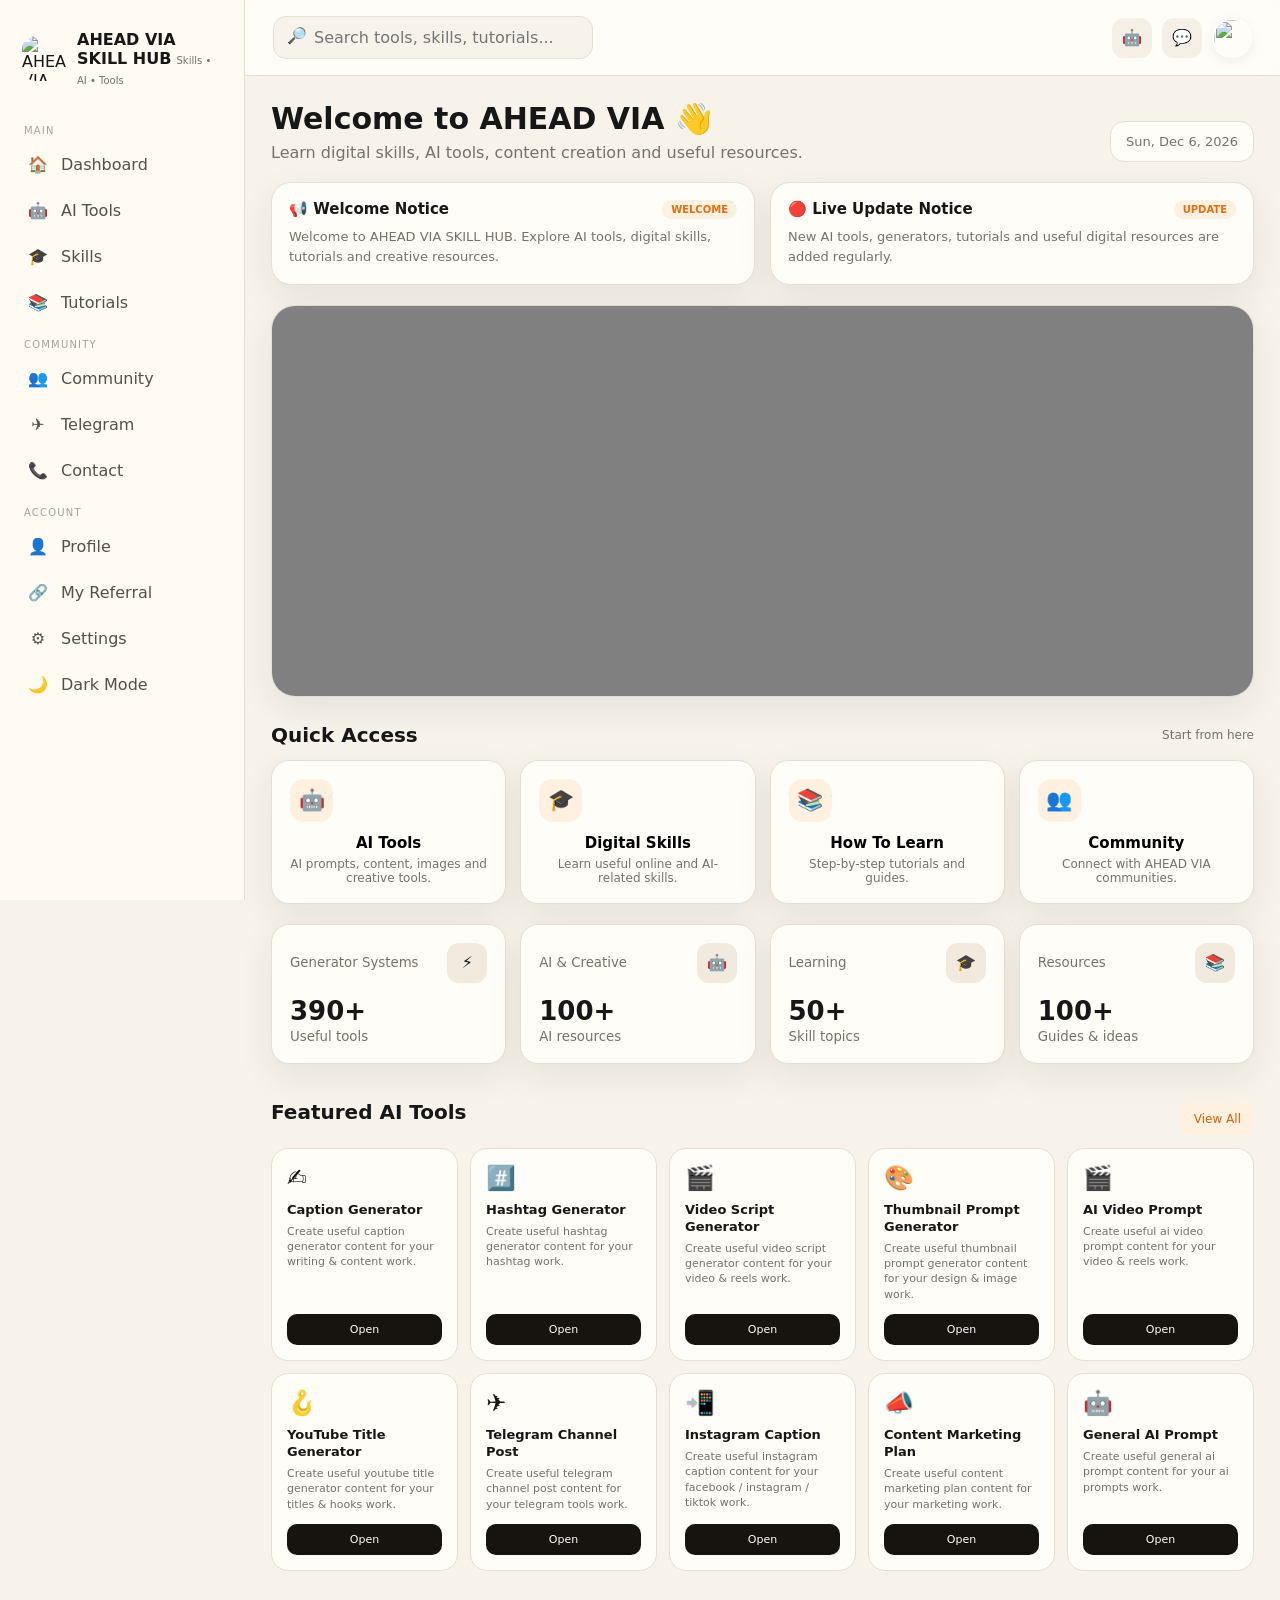
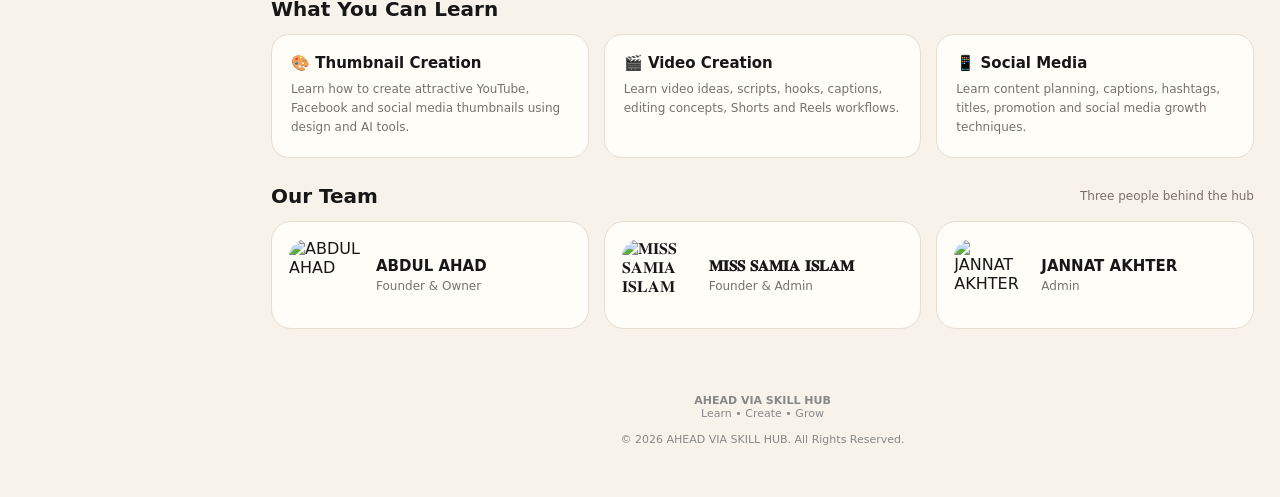
==== commit 7ad5b9b0: "Update index.html" ====
--- a/index.html
+++ b/index.html
@@ -2,936 +2,817 @@
 <html lang="en">
 <head>
 <meta charset="UTF-8">
-<meta name="viewport" content="width=device-width, initial-scale=1.0">
+<meta name="viewport" content="width=device-width,initial-scale=1.0,maximum-scale=1.0,user-scalable=no">
 <title>AHEAD VIA SKILL HUB</title>
 
 <style>
 :root{
-  --bg:#eef6ff;
-  --panel:#ffffff;
-  --text:#122033;
-  --muted:#718096;
-  --blue:#087ff5;
-  --blue2:#1356d8;
-  --cyan:#00b8ff;
-  --border:#dce8f5;
-  --shadow:0 12px 35px rgba(20,65,120,.10);
-  --radius:18px;
-}
-
-*{
-  box-sizing:border-box;
-  margin:0;
-  padding:0;
-}
-
-html{
-  scroll-behavior:smooth;
-}
-
+  --bg:#f7f3eb;
+  --card:#fffdf8;
+  --card2:#f3eee4;
+  --text:#171717;
+  --muted:#77716a;
+  --line:#e6ded0;
+  --primary:#ff7a18;
+  --primary2:#ff9d42;
+  --dark:#17130f;
+  --success:#1d9b62;
+  --danger:#e74c3c;
+  --shadow:0 12px 35px rgba(44,32,15,.08);
+  --radius:20px;
+}
+*{box-sizing:border-box;margin:0;padding:0}
+html{scroll-behavior:smooth}
 body{
-  font-family:Inter,Arial,sans-serif;
-  background:
-    radial-gradient(circle at 10% 10%,rgba(0,153,255,.12),transparent 28%),
-    linear-gradient(135deg,#eef7ff,#f8fbff);
+  font-family:Inter,system-ui,-apple-system,BlinkMacSystemFont,"Segoe UI",sans-serif;
+  background:var(--bg);
   color:var(--text);
-}
-
-button,
-input,
-select{
-  font:inherit;
-}
-
-button{
-  cursor:pointer;
-}
-
-a{
-  text-decoration:none;
-  color:inherit;
-}
-
-/* ================= SIDEBAR ================= */
-
+  min-height:100vh;
+}
+button,input,textarea,select{font:inherit}
+button{cursor:pointer;border:0}
+a{text-decoration:none;color:inherit}
+img{max-width:100%;display:block}
+
+.app{
+  display:flex;
+  min-height:100vh;
+}
+
+/* SIDEBAR */
 .sidebar{
+  width:245px;
+  background:#fffaf2;
+  border-right:1px solid var(--line);
   position:fixed;
   left:0;
   top:0;
-  width:245px;
-  height:100vh;
-  background:
-    linear-gradient(180deg,#061a2d,#082941 65%,#061724);
-  color:white;
-  z-index:1000;
-  padding:22px 15px;
+  bottom:0;
+  z-index:50;
+  padding:22px 14px;
   overflow-y:auto;
 }
-
 .brand{
   display:flex;
   align-items:center;
   gap:10px;
   padding:8px 8px 22px;
 }
-
 .brand img{
-  width:54px;
-  height:54px;
-  object-fit:contain;
+  width:45px;
+  height:45px;
   border-radius:14px;
-  background:white;
-}
-
-.brandText strong{
-  display:block;
-  font-size:17px;
-  letter-spacing:.5px;
-}
-
-.brandText span{
+  object-fit:cover;
+}
+.brand strong{
+  font-size:16px;
+  line-height:1.15;
+}
+.brand small{
+  color:var(--muted);
   font-size:10px;
-  color:#a9c8e8;
-}
-
-.menuTitle{
-  font-size:11px;
-  color:#7594af;
-  padding:15px 12px 8px;
+}
+.nav-title{
+  color:#aaa198;
+  font-size:10px;
   text-transform:uppercase;
-}
-
-.navItem{
+  letter-spacing:1.2px;
+  margin:15px 10px 7px;
+}
+.nav-btn{
+  width:100%;
   display:flex;
   align-items:center;
-  gap:13px;
+  gap:12px;
   padding:12px 13px;
-  margin:4px 0;
-  border-radius:12px;
-  color:#dceafa;
-  font-size:14px;
-  transition:.2s;
-}
-
-.navItem:hover,
-.navItem.active{
-  background:linear-gradient(90deg,#078df5,#0873d6);
-  color:#fff;
-  box-shadow:0 7px 20px rgba(0,140,255,.25);
-}
-
-.navIcon{
-  width:25px;
+  border-radius:13px;
+  background:transparent;
+  color:#55504a;
+  margin:3px 0;
+  text-align:left;
+}
+.nav-btn:hover,
+.nav-btn.active{
+  background:#fff0df;
+  color:#e7660c;
+}
+.nav-btn .ico{
+  width:22px;
   text-align:center;
-  font-size:18px;
-}
-
-.sideSocial{
-  border-top:1px solid rgba(255,255,255,.12);
-  margin-top:14px;
-  padding-top:12px;
-}
-
-.sideSocial a{
-  display:flex;
-  gap:10px;
-  align-items:center;
-  padding:9px 12px;
-  font-size:12px;
-  color:#c5d9ea;
-}
-
-/* ================= MAIN ================= */
-
+}
+
+/* MAIN */
 .main{
   margin-left:245px;
+  width:calc(100% - 245px);
   min-height:100vh;
-  padding-bottom:75px;
-}
-
+}
 .topbar{
+  height:76px;
+  background:rgba(255,253,248,.93);
+  border-bottom:1px solid var(--line);
+  display:flex;
+  align-items:center;
+  justify-content:space-between;
+  padding:0 28px;
   position:sticky;
   top:0;
-  z-index:500;
-  display:flex;
-  align-items:center;
-  gap:14px;
-  padding:12px 24px;
-  background:rgba(255,255,255,.92);
+  z-index:40;
   backdrop-filter:blur(15px);
-  border-bottom:1px solid var(--border);
-}
-
-.mobileMenu{
+}
+.mobile-title{
   display:none;
-  border:0;
-  background:#082941;
-  color:#fff;
-  width:42px;
-  height:42px;
-  border-radius:12px;
-  font-size:20px;
-}
-
-.searchBox{
-  flex:1;
-  max-width:700px;
-  height:43px;
-  border:1px solid #ccdceb;
-  border-radius:14px;
-  display:flex;
-  align-items:center;
-  gap:9px;
-  padding:0 14px;
-  background:#fff;
-}
-
-.searchBox input{
-  border:0;
-  outline:0;
+}
+.search{
+  width:320px;
+  position:relative;
+}
+.search input{
   width:100%;
-  color:#222;
-  background:transparent;
-}
-
-.topActions{
-  margin-left:auto;
+  border:1px solid var(--line);
+  background:#f7f3eb;
+  border-radius:13px;
+  padding:11px 15px 11px 40px;
+  outline:none;
+}
+.search span{
+  position:absolute;
+  left:14px;
+  top:10px;
+}
+.top-actions{
   display:flex;
   align-items:center;
   gap:10px;
 }
-
-.langBtn,
-.profileBtn{
-  border:1px solid #d3e1ef;
-  background:#fff;
-  border-radius:13px;
-  padding:9px 12px;
-}
-
-.profileBtn{
-  display:flex;
-  align-items:center;
-  gap:8px;
-}
-
-.profileBtn img{
-  width:33px;
-  height:33px;
+.icon-btn{
+  width:40px;
+  height:40px;
+  border-radius:12px;
+  background:#f5efe5;
+  color:#5f574e;
+}
+.avatar{
+  width:40px;
+  height:40px;
   border-radius:50%;
   object-fit:cover;
-}
-
-/* ================= CONTENT ================= */
-
+  border:2px solid #fff;
+  box-shadow:0 3px 12px #0001;
+}
 .content{
-  padding:20px;
-  max-width:1500px;
+  padding:26px;
+  max-width:1450px;
   margin:auto;
 }
 
-.welcomeImage{
-  width:100%;
-  display:block;
-  border-radius:20px;
+/* DASHBOARD */
+.welcome-line{
+  display:flex;
+  align-items:flex-end;
+  justify-content:space-between;
+  gap:20px;
+  margin-bottom:20px;
+}
+.welcome-line h1{
+  font-size:30px;
+  line-height:1.15;
+}
+.welcome-line p{
+  color:var(--muted);
+  margin-top:6px;
+}
+.date-box{
+  background:var(--card);
+  border:1px solid var(--line);
+  padding:12px 15px;
+  border-radius:14px;
+  font-size:13px;
+  color:var(--muted);
+}
+
+/* NOTICE */
+.notice-wrap{
+  display:grid;
+  grid-template-columns:1fr 1fr;
+  gap:15px;
+  margin-bottom:20px;
+}
+.notice{
+  background:var(--card);
+  border:1px solid var(--line);
+  border-radius:var(--radius);
+  padding:17px;
   box-shadow:var(--shadow);
-  border:1px solid #d9e6f2;
-  background:white;
-  object-fit:cover;
-  margin-bottom:14px;
-}
-
-/* Notice */
-
-.noticeGrid{
-  display:grid;
-  grid-template-columns:1fr 1fr 180px;
-  gap:10px;
-  margin-bottom:15px;
-}
-
-.notice{
-  background:rgba(255,255,255,.94);
-  border:1px solid var(--border);
-  border-radius:16px;
-  padding:13px;
-  display:flex;
-  align-items:center;
-  gap:12px;
-  box-shadow:0 5px 20px rgba(30,80,130,.06);
-}
-
-.noticeIcon{
-  width:40px;
-  height:40px;
-  display:grid;
-  place-items:center;
-  border-radius:12px;
-  background:#edf6ff;
-  font-size:21px;
-}
-
-.notice strong{
-  font-size:14px;
-}
-
-.notice p{
-  font-size:11px;
-  color:var(--muted);
-  margin-top:3px;
-}
-
-/* User welcome */
-
-.userWelcome{
-  background:
-    linear-gradient(110deg,rgba(3,24,44,.96),rgba(4,59,89,.94)),
-    url("https://images.unsplash.com/photo-1462331940025-496dfbfc7564?auto=format&fit=crop&w=1600&q=80");
-  background-size:cover;
-  border-radius:20px;
-  padding:20px;
-  color:white;
-  display:flex;
-  align-items:center;
-  gap:18px;
-  margin-bottom:18px;
-  box-shadow:var(--shadow);
-}
-
-.userPhoto{
-  width:76px;
-  height:76px;
-  border-radius:50%;
-  object-fit:cover;
-  border:3px solid #20a9ff;
-}
-
-.userInfo{
-  flex:1;
-}
-
-.userInfo h2{
-  font-size:21px;
-}
-
-.userInfo p{
-  color:#bcd3e5;
-  margin-top:5px;
-}
-
-.verified{
-  display:inline-block;
-  margin-top:8px;
-  background:#078cf3;
-  padding:6px 12px;
-  border-radius:20px;
-  font-size:11px;
-}
-
-.botBox{
-  display:flex;
-  align-items:center;
-  gap:12px;
-}
-
-.bot{
-  width:85px;
-  height:85px;
-  border-radius:20px;
-  background:linear-gradient(135deg,#05aaff,#6247ff);
-  display:grid;
-  place-items:center;
-  font-size:46px;
-}
-
-.botText{
-  max-width:180px;
-  padding:12px;
-  border:1px solid rgba(255,255,255,.25);
-  border-radius:14px;
-  font-size:12px;
-}
-
-/* Section */
-
-.section{
-  margin-top:20px;
-}
-
-.sectionHeader{
+}
+.notice-head{
   display:flex;
   justify-content:space-between;
   align-items:center;
-  margin-bottom:11px;
-}
-
-.sectionHeader h2{
+  margin-bottom:8px;
+}
+.notice h3{
+  font-size:15px;
+}
+.badge{
+  background:#fff0df;
+  color:#e86c10;
+  border-radius:20px;
+  padding:4px 9px;
+  font-size:10px;
+  font-weight:700;
+}
+.notice p{
+  color:var(--muted);
+  font-size:13px;
+  line-height:1.55;
+}
+
+/* WELCOME IMAGE */
+.welcome-banner{
+  background:#fff;
+  border:1px solid var(--line);
+  border-radius:24px;
+  overflow:hidden;
+  box-shadow:var(--shadow);
+  margin-bottom:25px;
+}
+.welcome-banner img{
+  width:100%;
+  max-height:390px;
+  object-fit:cover;
+}
+
+/* QUICK */
+.section-head{
+  display:flex;
+  justify-content:space-between;
+  align-items:center;
+  gap:10px;
+  margin:26px 0 13px;
+}
+.section-head h2{
   font-size:20px;
 }
-
-.sectionHeader p{
+.section-head span{
   color:var(--muted);
   font-size:12px;
 }
-
-.viewBtn{
-  border:1px solid #79bbf4;
-  background:white;
-  color:#087fe9;
-  padding:8px 13px;
+.quick-grid{
+  display:grid;
+  grid-template-columns:repeat(4,1fr);
+  gap:14px;
+}
+.quick-card{
+  background:var(--card);
+  border:1px solid var(--line);
+  border-radius:18px;
+  padding:18px;
+  box-shadow:var(--shadow);
+  transition:.2s;
+}
+.quick-card:hover{
+  transform:translateY(-2px);
+}
+.quick-icon{
+  width:43px;
+  height:43px;
+  display:grid;
+  place-items:center;
+  background:#fff0df;
+  border-radius:14px;
+  font-size:21px;
+  margin-bottom:12px;
+}
+.quick-card h3{
+  font-size:15px;
+  margin-bottom:5px;
+}
+.quick-card p{
+  color:var(--muted);
+  font-size:12px;
+}
+
+/* STATS */
+.stats{
+  display:grid;
+  grid-template-columns:repeat(4,1fr);
+  gap:14px;
+  margin:20px 0;
+}
+.stat{
+  background:var(--card);
+  border:1px solid var(--line);
+  padding:18px;
+  border-radius:18px;
+  box-shadow:var(--shadow);
+}
+.stat-top{
+  display:flex;
+  justify-content:space-between;
+  align-items:center;
+}
+.stat-icon{
+  width:40px;
+  height:40px;
   border-radius:12px;
-}
-
-/* Learning cards */
-
-.learningGrid{
+  background:#f2eadf;
   display:grid;
-  grid-template-columns:repeat(6,1fr);
+  place-items:center;
+}
+.stat strong{
+  display:block;
+  font-size:26px;
+  margin-top:13px;
+}
+.stat small{
+  color:var(--muted);
+}
+
+/* TOOLS */
+.tool-toolbar{
+  display:flex;
+  gap:10px;
+  margin-bottom:14px;
+}
+.tool-search{
+  flex:1;
+  border:1px solid var(--line);
+  background:#fffdf8;
+  border-radius:13px;
+  padding:12px 14px;
+  outline:none;
+}
+.filter{
+  border:1px solid var(--line);
+  background:#fffdf8;
+  border-radius:13px;
+  padding:12px;
+  min-width:170px;
+  outline:none;
+}
+.tool-grid{
+  display:grid;
+  grid-template-columns:repeat(5,1fr);
   gap:12px;
 }
-
-.learnCard{
-  min-height:125px;
+.tool-card{
+  background:var(--card);
+  border:1px solid var(--line);
   border-radius:17px;
-  color:white;
-  padding:17px 12px;
+  padding:15px;
+  min-height:155px;
+  transition:.2s;
   display:flex;
   flex-direction:column;
-  justify-content:center;
-  align-items:center;
-  text-align:center;
-  box-shadow:0 8px 20px rgba(0,0,0,.08);
-  transition:.25s;
-}
-
-.learnCard:hover{
-  transform:translateY(-4px);
-}
-
-.learnIcon{
-  width:47px;
-  height:47px;
-  border-radius:14px;
-  background:rgba(255,255,255,.2);
-  display:grid;
-  place-items:center;
+}
+.tool-card:hover{
+  transform:translateY(-3px);
+  box-shadow:var(--shadow);
+}
+.tool-icon{
   font-size:24px;
   margin-bottom:10px;
 }
-
-.learnCard strong{
+.tool-card h3{
   font-size:13px;
-}
-
-.learnCard small{
-  font-size:10px;
+  line-height:1.3;
+  margin-bottom:5px;
+}
+.tool-card p{
+  font-size:11px;
+  color:var(--muted);
+  line-height:1.4;
+  flex:1;
+}
+.tool-open{
+  margin-top:12px;
+  width:100%;
+  background:#17130f;
+  color:#fff;
+  padding:9px;
+  border-radius:10px;
+  font-size:11px;
+}
+
+/* CARDS */
+.cards-3{
+  display:grid;
+  grid-template-columns:repeat(3,1fr);
+  gap:15px;
+}
+.info-card{
+  background:var(--card);
+  border:1px solid var(--line);
+  border-radius:18px;
+  padding:19px;
+}
+.info-card h3{
+  font-size:15px;
+  margin-bottom:8px;
+}
+.info-card p{
+  color:var(--muted);
+  font-size:12px;
+  line-height:1.6;
+}
+.card-btn{
+  margin-top:13px;
+  background:#fff0df;
+  color:#d8610c;
+  padding:9px 13px;
+  border-radius:10px;
+  font-size:12px;
+}
+
+/* TEAM */
+.team-card{
+  display:flex;
+  align-items:center;
+  gap:15px;
+  background:var(--card);
+  border:1px solid var(--line);
+  border-radius:20px;
+  padding:17px;
+}
+.team-card img{
+  width:72px;
+  height:72px;
+  border-radius:18px;
+  object-fit:cover;
+}
+.team-card h3{
+  font-size:15px;
+}
+.team-card p{
+  color:var(--muted);
+  font-size:12px;
   margin-top:4px;
-  opacity:.9;
-}
-
-.c1{background:linear-gradient(135deg,#3730d9,#6147ff)}
-.c2{background:linear-gradient(135deg,#f36d21,#ff9d21)}
-.c3{background:linear-gradient(135deg,#00a76d,#00cf7c)}
-.c4{background:linear-gradient(135deg,#db204b,#ff4f72)}
-.c5{background:linear-gradient(135deg,#0874d8,#00b5ff)}
-.c6{background:linear-gradient(135deg,#a814b9,#e239db)}
-.c7{background:linear-gradient(135deg,#009c8c,#00cdb3)}
-.c8{background:linear-gradient(135deg,#d58c00,#f8b900)}
-.c9{background:linear-gradient(135deg,#5d22c8,#9c48f5)}
-.c10{background:linear-gradient(135deg,#058ab4,#09c8ed)}
-.c11{background:linear-gradient(135deg,#e12c87,#ff5db3)}
-.c12{background:linear-gradient(135deg,#087fc9,#18c8df)}
-
-/* Tools */
-
-.toolsGrid{
+}
+
+/* CONTACT */
+.contact-grid{
   display:grid;
   grid-template-columns:repeat(4,1fr);
   gap:12px;
 }
-
-.toolCard{
-  background:#fff;
-  border:1px solid var(--border);
-  border-radius:17px;
-  padding:15px;
+.contact-btn{
+  background:var(--card);
+  border:1px solid var(--line);
+  border-radius:16px;
+  padding:16px;
   display:flex;
   align-items:center;
-  gap:12px;
-  box-shadow:0 6px 18px rgba(30,80,130,.06);
-  transition:.2s;
-}
-
-.toolCard:hover{
-  transform:translateY(-3px);
-  border-color:#80c5ff;
-}
-
-.toolIcon{
-  width:45px;
-  height:45px;
-  border-radius:13px;
-  background:#edf6ff;
+  gap:11px;
+  font-size:13px;
+}
+.contact-btn:hover{
+  background:#fff1df;
+}
+.contact-btn span{
+  font-size:22px;
+}
+
+/* PROFILE */
+.profile-card{
+  background:var(--card);
+  border:1px solid var(--line);
+  border-radius:23px;
+  padding:24px;
+  display:flex;
+  gap:20px;
+  align-items:center;
+}
+.profile-card img{
+  width:105px;
+  height:105px;
+  object-fit:cover;
+  border-radius:25px;
+}
+.profile-card h2{
+  font-size:22px;
+}
+.profile-card p{
+  color:var(--muted);
+  font-size:13px;
+  line-height:1.6;
+  margin-top:7px;
+}
+
+/* REFERRAL */
+.referral-box{
+  background:#17130f;
+  color:#fff;
+  border-radius:22px;
+  padding:22px;
+}
+.referral-box h2{
+  margin-bottom:7px;
+}
+.referral-box p{
+  color:#cfc7bf;
+  font-size:13px;
+}
+.ref-input{
+  margin-top:15px;
+  display:flex;
+  gap:8px;
+}
+.ref-input input{
+  flex:1;
+  background:#2b2520;
+  border:1px solid #484039;
+  color:#fff;
+  padding:12px;
+  border-radius:11px;
+  outline:none;
+}
+.ref-input button{
+  background:#ff8a25;
+  color:#fff;
+  border-radius:11px;
+  padding:0 17px;
+}
+
+/* SETTINGS */
+.settings-grid{
   display:grid;
-  place-items:center;
-  font-size:23px;
-  color:#087fe9;
-}
-
-.toolCard strong{
+  grid-template-columns:1fr 1fr;
+  gap:15px;
+}
+.setting-card{
+  background:var(--card);
+  border:1px solid var(--line);
+  border-radius:18px;
+  padding:19px;
+}
+.setting-row{
+  display:flex;
+  justify-content:space-between;
+  align-items:center;
+  gap:15px;
+  padding:13px 0;
+  border-bottom:1px solid var(--line);
+}
+.setting-row:last-child{border-bottom:0}
+.setting-row strong{
   font-size:13px;
 }
-
-.toolCard p{
-  color:var(--muted);
-  font-size:10px;
-  margin-top:3px;
-}
-
-/* Lower */
-
-.lowerGrid{
-  display:grid;
-  grid-template-columns:1.1fr 1fr 1fr;
-  gap:12px;
-  margin-top:15px;
-}
-
-.panel{
-  background:#fff;
-  border:1px solid var(--border);
-  border-radius:18px;
-  padding:16px;
-  box-shadow:0 6px 18px rgba(30,80,130,.06);
-}
-
-.panel h3{
-  margin-bottom:12px;
-}
-
-.socialGrid{
-  display:grid;
-  grid-template-columns:repeat(4,1fr);
-  gap:8px;
-}
-
-.socialBtn{
-  padding:12px 5px;
-  border-radius:13px;
-  background:#f3f8fd;
-  text-align:center;
-  font-size:11px;
-}
-
-.socialBtn span{
-  display:block;
-  font-size:22px;
-  margin-bottom:4px;
-}
-
-.contactRow{
-  display:flex;
-  align-items:center;
-  gap:10px;
-  padding:9px 0;
-  border-bottom:1px solid #edf1f5;
-  font-size:12px;
-}
-
-.contactRow:last-child{
-  border:0;
-}
-
-.accountList button{
-  width:100%;
-  border:0;
-  background:transparent;
-  padding:10px 0;
-  border-bottom:1px solid #edf1f5;
-  text-align:left;
-}
-
-.accountList button:hover{
-  color:#087fe9;
-}
-
-/* Footer */
-
-footer{
-  margin-top:25px;
-  background:#071d31;
-  color:#d6e6f5;
-  padding:20px;
-  text-align:center;
-  font-size:12px;
-}
-
-/* ================= PAGES ================= */
-
-.page{
-  display:none;
-}
-
-.page.active{
-  display:block;
-}
-
-.pageTitle{
-  font-size:27px;
-  margin-bottom:6px;
-}
-
-.pageSub{
-  color:var(--muted);
-  margin-bottom:18px;
-}
-
-.pageCard{
-  background:#fff;
-  border:1px solid var(--border);
-  border-radius:18px;
-  padding:20px;
-  margin-bottom:14px;
-  box-shadow:var(--shadow);
-}
-
-/* ================= GENERATORS ================= */
-
-.generatorGrid{
-  display:grid;
-  grid-template-columns:repeat(4,1fr);
-  gap:12px;
-}
-
-.generator{
-  background:white;
-  border:1px solid var(--border);
-  border-radius:16px;
-  padding:16px;
-  cursor:pointer;
-  transition:.2s;
-}
-
-.generator:hover{
-  border-color:#55b5ff;
-  transform:translateY(-3px);
-}
-
-.generator .gi{
-  width:44px;
-  height:44px;
-  border-radius:12px;
-  background:#edf6ff;
-  display:grid;
-  place-items:center;
-  font-size:22px;
-  margin-bottom:10px;
-}
-
-.generator strong{
-  display:block;
-  font-size:13px;
-}
-
-.generator small{
+.setting-row small{
   display:block;
   color:var(--muted);
-  margin-top:4px;
-  font-size:10px;
-}
-
-/* ================= MODAL ================= */
-
+  margin-top:3px;
+}
+.setting-row select,
+.setting-row input{
+  border:1px solid var(--line);
+  background:#fff;
+  border-radius:9px;
+  padding:8px;
+  max-width:180px;
+}
+
+/* MENU MOBILE */
+.mobile-menu{
+  display:none;
+  position:fixed;
+  inset:0;
+  background:rgba(0,0,0,.4);
+  z-index:100;
+}
+.mobile-menu-box{
+  width:300px;
+  max-width:88%;
+  height:100%;
+  background:#fffaf2;
+  padding:20px;
+  overflow-y:auto;
+  box-shadow:10px 0 35px #0002;
+}
+.close-menu{
+  display:flex;
+  justify-content:space-between;
+  align-items:center;
+  margin-bottom:20px;
+}
+.close-menu button{
+  background:#f0e8dc;
+  width:38px;
+  height:38px;
+  border-radius:11px;
+}
+.mobile-menu.show{display:block}
+
+/* MODAL */
 .modal{
   position:fixed;
   inset:0;
-  background:rgba(0,15,30,.65);
+  background:rgba(0,0,0,.55);
+  z-index:200;
   display:none;
   align-items:center;
   justify-content:center;
-  padding:20px;
-  z-index:2000;
-}
-
-.modal.show{
-  display:flex;
-}
-
-.modalBox{
-  width:min(650px,100%);
-  background:#fff;
-  border-radius:20px;
-  padding:20px;
+  padding:15px;
+}
+.modal.show{display:flex}
+.modal-box{
+  background:#fffdf8;
+  width:650px;
+  max-width:100%;
   max-height:90vh;
   overflow:auto;
-}
-
-.modalHead{
-  display:flex;
-  justify-content:space-between;
-  align-items:center;
-  margin-bottom:15px;
-}
-
-.close{
-  border:0;
-  background:#edf3f8;
+  border-radius:23px;
+  padding:23px;
+  position:relative;
+}
+.modal-close{
+  position:absolute;
+  right:15px;
+  top:15px;
   width:36px;
   height:36px;
   border-radius:10px;
-}
-
-.field{
+  background:#f2eadf;
+}
+.modal-box h2{
+  padding-right:45px;
+  margin-bottom:5px;
+}
+.modal-box>p{
+  color:var(--muted);
+  font-size:12px;
+  margin-bottom:17px;
+}
+.form-group{
   margin-bottom:12px;
 }
-
-.field label{
+.form-group label{
   display:block;
   font-size:12px;
   font-weight:700;
-  margin-bottom:6px;
-}
-
-.field input,
-.field textarea,
-.field select{
+  margin-bottom:5px;
+}
+.form-group input,
+.form-group textarea,
+.form-group select{
   width:100%;
-  border:1px solid #d7e2ec;
-  border-radius:12px;
+  border:1px solid var(--line);
+  border-radius:11px;
   padding:11px;
+  background:#fff;
   outline:none;
 }
-
-.field textarea{
-  min-height:120px;
+.form-group textarea{
+  min-height:110px;
   resize:vertical;
 }
-
-.generateBtn{
-  width:100%;
-  padding:12px;
-  border:0;
-  border-radius:12px;
+.modal-actions{
+  display:flex;
+  gap:8px;
+  margin-top:13px;
+}
+.primary-btn{
+  background:#ff7a18;
   color:#fff;
-  background:linear-gradient(90deg,#087ff5,#0a61d1);
-}
-
+  padding:11px 17px;
+  border-radius:11px;
+}
+.secondary-btn{
+  background:#eee7dc;
+  color:#4b443c;
+  padding:11px 17px;
+  border-radius:11px;
+}
 .output{
-  margin-top:14px;
-  padding:14px;
-  background:#f4f9fe;
-  border:1px solid #dbeaf7;
-  border-radius:13px;
-  min-height:80px;
+  margin-top:15px;
+  background:#17130f;
+  color:#fff;
+  border-radius:14px;
+  padding:15px;
+  min-height:100px;
   white-space:pre-wrap;
+  line-height:1.6;
   font-size:13px;
 }
 
-.copyBtn{
-  margin-top:8px;
-  border:1px solid #84bff0;
-  background:white;
-  color:#0877da;
-  padding:8px 12px;
-  border-radius:10px;
-}
-
-/* ================= SETTINGS ================= */
-
-.settingRow{
-  padding:15px 0;
-  border-bottom:1px solid #e8eef4;
-  display:flex;
-  justify-content:space-between;
-  align-items:center;
-  gap:20px;
-}
-
-.settingRow:last-child{
-  border:0;
-}
-
-.settingRow strong{
-  display:block;
-}
-
-.settingRow small{
-  color:var(--muted);
-}
-
-.settingRow select{
-  min-width:180px;
-  padding:9px;
-  border:1px solid #ccdceb;
-  border-radius:10px;
-}
-
-/* ================= MOBILE BOTTOM ================= */
-
-.bottomNav{
+/* BOTTOM */
+.bottom-nav{
   display:none;
 }
 
-/* ================= RESPONSIVE ================= */
-
-@media(max-width:1100px){
-  .learningGrid{
-    grid-template-columns:repeat(4,1fr);
+/* DARK */
+body.dark{
+  --bg:#11100f;
+  --card:#191715;
+  --card2:#211e1b;
+  --text:#f6f0e9;
+  --muted:#aaa19a;
+  --line:#312c27;
+}
+body.dark .sidebar,
+body.dark .topbar,
+body.dark .mobile-menu-box{
+  background:#151311;
+}
+body.dark input,
+body.dark select,
+body.dark textarea{
+  background:#211e1b;
+  color:#fff;
+}
+body.dark .nav-btn:hover,
+body.dark .nav-btn.active{
+  background:#30241a;
+}
+body.dark .notice .badge,
+body.dark .quick-icon{
+  background:#30241a;
+}
+
+/* RESPONSIVE */
+@media(max-width:1150px){
+  .tool-grid{grid-template-columns:repeat(4,1fr)}
+  .quick-grid{grid-template-columns:repeat(2,1fr)}
+  .stats{grid-template-columns:repeat(2,1fr)}
+  .contact-grid{grid-template-columns:repeat(2,1fr)}
+}
+@media(max-width:850px){
+  .sidebar{display:none}
+  .main{margin-left:0;width:100%}
+  .topbar{
+    height:62px;
+    padding:0 14px;
   }
-
-  .toolsGrid{
-    grid-template-columns:repeat(2,1fr);
+  .mobile-title{
+    display:flex;
+    align-items:center;
+    gap:8px;
+    font-size:14px;
+    font-weight:800;
   }
-
-  .generatorGrid{
-    grid-template-columns:repeat(3,1fr);
+  .mobile-title img{
+    width:34px;
+    height:34px;
+    border-radius:10px;
   }
-
-  .lowerGrid{
-    grid-template-columns:1fr 1fr;
+  .search{display:none}
+  .top-actions .hide-mobile{display:none}
+  .content{padding:16px 13px 90px}
+  .welcome-line{
+    align-items:flex-start;
   }
-}
-
-@media(max-width:800px){
-
-  .sidebar{
-    transform:translateX(-100%);
-    transition:.25s;
+  .welcome-line h1{font-size:24px}
+  .date-box{display:none}
+  .notice-wrap{grid-template-columns:1fr}
+  .tool-grid{grid-template-columns:repeat(2,1fr)}
+  .cards-3{grid-template-columns:1fr}
+  .settings-grid{grid-template-columns:1fr}
+  .profile-card{align-items:flex-start}
+  .profile-card img{
+    width:82px;
+    height:82px;
   }
-
-  .sidebar.open{
-    transform:translateX(0);
-  }
-
-  .main{
-    margin-left:0;
-  }
-
-  .mobileMenu{
-    display:block;
-  }
-
-  .topbar{
-    padding:10px;
-  }
-
-  .topActions .profileBtn span{
-    display:none;
-  }
-
-  .content{
-    padding:10px;
-  }
-
-  .noticeGrid{
-    grid-template-columns:1fr;
-  }
-
-  .noticeGrid .dateNotice{
-    display:none;
-  }
-
-  .userWelcome{
-    align-items:flex-start;
-    flex-wrap:wrap;
-  }
-
-  .botBox{
-    width:100%;
-  }
-
-  .learningGrid{
-    grid-template-columns:repeat(2,1fr);
-  }
-
-  .toolsGrid{
-    grid-template-columns:1fr;
-  }
-
-  .generatorGrid{
-    grid-template-columns:repeat(2,1fr);
-  }
-
-  .lowerGrid{
-    grid-template-columns:1fr;
-  }
-
-  .bottomNav{
+  .bottom-nav{
+    display:flex;
     position:fixed;
-    display:flex;
+    bottom:0;
     left:0;
     right:0;
-    bottom:0;
-    height:62px;
-    background:#071d31;
-    z-index:1200;
+    height:68px;
+    background:rgba(255,253,248,.97);
+    border-top:1px solid var(--line);
+    z-index:60;
+    backdrop-filter:blur(15px);
     justify-content:space-around;
-    align-items:center;
-    border-top:1px solid rgba(255,255,255,.15);
+    padding:7px 4px;
   }
-
-  .bottomNav button{
-    border:0;
+  .bottom-nav button{
     background:none;
-    color:#a9c3d8;
+    color:#77716a;
     font-size:10px;
+    min-width:65px;
   }
-
-  .bottomNav button span{
-    display:block;
-    font-size:21px;
+  .bottom-nav button div{
+    font-size:19px;
     margin-bottom:2px;
   }
-
-  .bottomNav button.active{
-    color:#16a9ff;
+  body.dark .bottom-nav{
+    background:rgba(21,19,17,.97);
   }
 }
-
-@media(max-width:430px){
-
-  .brandText{
-    display:none;
-  }
-
-  .topbar .langBtn{
-    padding:8px;
-  }
-
-  .welcomeImage{
-    border-radius:14px;
-  }
-
-  .userInfo h2{
-    font-size:18px;
-  }
-
-  .learningGrid{
-    gap:8px;
-  }
-
-  .learnCard{
-    min-height:110px;
-    padding:12px 5px;
-  }
-
-  .learnIcon{
-    width:40px;
-    height:40px;
-    font-size:20px;
-  }
-
-  .generatorGrid{
-    grid-template-columns:1fr 1fr;
-    gap:8px;
-  }
-
-  .generator{
-    padding:12px;
-  }
-
-  .socialGrid{
-    grid-template-columns:repeat(2,1fr);
+@media(max-width:480px){
+  .quick-grid{grid-template-columns:1fr 1fr}
+  .stats{grid-template-columns:1fr 1fr}
+  .stats .stat{padding:13px}
+  .stat strong{font-size:21px}
+  .tool-toolbar{flex-direction:column}
+  .filter{width:100%}
+  .tool-card{min-height:170px}
+  .contact-grid{grid-template-columns:1fr}
+  .team-card{padding:13px}
+  .welcome-banner img{
+    min-height:180px;
+    object-fit:cover;
   }
 }
 </style>
@@ -939,1755 +820,1953 @@
 
 <body>
 
-<!-- ================= SIDEBAR ================= -->
-
-<aside class="sidebar" id="sidebar">
-
+<div class="app">
+
+<!-- DESKTOP SIDEBAR -->
+<aside class="sidebar">
   <div class="brand">
     <img src="https://i.ibb.co.com/xd1bjsh/1788349715746.png" alt="AHEAD VIA">
-    <div class="brandText">
-      <strong>AHEAD VIA</strong>
-      <span>SKILL HUB</span>
-    </div>
-  </div>
-
-  <div class="menuTitle">Main Menu</div>
-
-  <a class="navItem active" onclick="showPage('home',this)">
-    <span class="navIcon">🏠</span> Home
-  </a>
-
-  <a class="navItem" onclick="showPage('tools',this)">
-    <span class="navIcon">🧰</span> Tools
-  </a>
-
-  <a class="navItem" onclick="showPage('learn',this)">
-    <span class="navIcon">📚</span> Learn
-  </a>
-
-  <a class="navItem" onclick="showPage('tutorials',this)">
-    <span class="navIcon">🎓</span> Tutorials
-  </a>
-
-  <a class="navItem" onclick="showPage('services',this)">
-    <span class="navIcon">⚙️</span> Services
-  </a>
-
-  <a class="navItem" onclick="showPage('offers',this)">
-    <span class="navIcon">🎁</span> Offers
-  </a>
-
-  <a class="navItem" onclick="showPage('community',this)">
-    <span class="navIcon">👥</span> Community
-  </a>
-
-  <a class="navItem" onclick="showPage('contact',this)">
-    <span class="navIcon">🎧</span> Help / Contact
-  </a>
-
-  <a class="navItem" onclick="showPage('account',this)">
-    <span class="navIcon">👤</span> Account
-  </a>
-
-  <div class="sideSocial">
-
-    <div class="menuTitle">Quick Links</div>
-
-    <a href="https://t.me/Aheadvia1298gf" target="_blank">🔵 Telegram Channel</a>
-    <a href="https://t.me/Aheadviaiskill_hab" target="_blank">👥 Telegram Group</a>
-    <a href="https://www.youtube.com/@KittySnipsStories" target="_blank">▶️ YouTube</a>
-    <a href="https://www.facebook.com/share/19YtirSEwS/" target="_blank">🔵 Facebook</a>
-    <a href="https://www.instagram.com/kittysnipsofficial" target="_blank">📸 Instagram</a>
-    <a href="https://x.com/Abdulaheadrllm" target="_blank">𝕏 X / Twitter</a>
-
-  </div>
-
+    <div>
+      <strong>AHEAD VIA<br>SKILL HUB</strong>
+      <small>Skills • AI • Tools</small>
+    </div>
+  </div>
+
+  <div class="nav-title">Main</div>
+  <button class="nav-btn active" onclick="showPage('home')"><span class="ico">🏠</span>Dashboard</button>
+  <button class="nav-btn" onclick="showPage('tools')"><span class="ico">🤖</span>AI Tools</button>
+  <button class="nav-btn" onclick="showPage('skills')"><span class="ico">🎓</span>Skills</button>
+  <button class="nav-btn" onclick="showPage('tutorials')"><span class="ico">📚</span>Tutorials</button>
+
+  <div class="nav-title">Community</div>
+  <button class="nav-btn" onclick="showPage('community')"><span class="ico">👥</span>Community</button>
+  <button class="nav-btn" onclick="showPage('telegram')"><span class="ico">✈️</span>Telegram</button>
+  <button class="nav-btn" onclick="showPage('contact')"><span class="ico">📞</span>Contact</button>
+
+  <div class="nav-title">Account</div>
+  <button class="nav-btn" onclick="showPage('profile')"><span class="ico">👤</span>Profile</button>
+  <button class="nav-btn" onclick="showPage('referral')"><span class="ico">🔗</span>My Referral</button>
+  <button class="nav-btn" onclick="showPage('settings')"><span class="ico">⚙️</span>Settings</button>
+  <button class="nav-btn" onclick="toggleDark()"><span class="ico">🌙</span>Dark Mode</button>
 </aside>
 
-<!-- ================= MAIN ================= -->
-
 <main class="main">
 
+<!-- TOPBAR -->
 <header class="topbar">
-
-  <button class="mobileMenu" onclick="toggleMenu()">☰</button>
-
-  <div class="searchBox">
-    🔎
-    <input id="globalSearch"
-           oninput="searchEverything()"
-           placeholder="Search tools, courses, tutorials...">
-  </div>
-
-  <div class="topActions">
-
-    <select class="langBtn" id="languageSelect" onchange="changeLanguage()">
-      <option value="en">🌐 English</option>
-      <option value="bn">🇧🇩 বাংলা</option>
-      <option value="hi">🇮🇳 हिन्दी</option>
-      <option value="ur">🇵🇰 اردو</option>
-      <option value="ar">🇸🇦 العربية</option>
-      <option value="es">🇪🇸 Español</option>
-      <option value="fr">🇫🇷 Français</option>
-      <option value="de">🇩🇪 Deutsch</option>
-      <option value="tr">🇹🇷 Türkçe</option>
-      <option value="id">🇮🇩 Indonesia</option>
+  <button class="mobile-title" onclick="openMenu()">
+    <img src="https://i.ibb.co.com/xd1bjsh/1788349715746.png">
+    <span>AHEAD VIA SKILL HUB</span>
+  </button>
+
+  <div class="search">
+    <span>🔎</span>
+    <input type="search" placeholder="Search tools, skills, tutorials..." oninput="globalSearch(this.value)">
+  </div>
+
+  <div class="top-actions">
+    <button class="icon-btn" onclick="showPage('tools')">🤖</button>
+    <button class="icon-btn hide-mobile" onclick="showPage('contact')">💬</button>
+    <img class="avatar" src="https://i.ibb.co.com/mrY7gSbv/IMG-20260826-201650-466.jpg">
+  </div>
+</header>
+
+<div class="content">
+
+<!-- ================= HOME ================= -->
+<section id="page-home" class="page">
+
+  <div class="welcome-line">
+    <div>
+      <h1>Welcome to AHEAD VIA 👋</h1>
+      <p>Learn digital skills, AI tools, content creation and useful resources.</p>
+    </div>
+    <div class="date-box" id="todayDate"></div>
+  </div>
+
+  <div class="notice-wrap">
+    <div class="notice">
+      <div class="notice-head">
+        <h3>📢 Welcome Notice</h3>
+        <span class="badge">WELCOME</span>
+      </div>
+      <p>Welcome to AHEAD VIA SKILL HUB. Explore AI tools, digital skills, tutorials and creative resources.</p>
+    </div>
+
+    <div class="notice">
+      <div class="notice-head">
+        <h3>🔴 Live Update Notice</h3>
+        <span class="badge">UPDATE</span>
+      </div>
+      <p>New AI tools, generators, tutorials and useful digital resources are added regularly.</p>
+    </div>
+  </div>
+
+  <!-- WELCOME IMAGE -->
+  <div class="welcome-banner">
+    <img id="welcomeImage" alt="Welcome to AHEAD BHAI SKILL HUB">
+  </div>
+
+  <div class="section-head">
+    <h2>Quick Access</h2>
+    <span>Start from here</span>
+  </div>
+
+  <div class="quick-grid">
+    <button class="quick-card" onclick="showPage('tools')">
+      <div class="quick-icon">🤖</div>
+      <h3>AI Tools</h3>
+      <p>AI prompts, content, images and creative tools.</p>
+    </button>
+
+    <button class="quick-card" onclick="showPage('skills')">
+      <div class="quick-icon">🎓</div>
+      <h3>Digital Skills</h3>
+      <p>Learn useful online and AI-related skills.</p>
+    </button>
+
+    <button class="quick-card" onclick="showPage('tutorials')">
+      <div class="quick-icon">📚</div>
+      <h3>How To Learn</h3>
+      <p>Step-by-step tutorials and guides.</p>
+    </button>
+
+    <button class="quick-card" onclick="showPage('community')">
+      <div class="quick-icon">👥</div>
+      <h3>Community</h3>
+      <p>Connect with AHEAD VIA communities.</p>
+    </button>
+  </div>
+
+  <div class="stats">
+    <div class="stat">
+      <div class="stat-top"><small>Generator Systems</small><div class="stat-icon">⚡</div></div>
+      <strong id="toolCount">250+</strong>
+      <small>Useful tools</small>
+    </div>
+    <div class="stat">
+      <div class="stat-top"><small>AI & Creative</small><div class="stat-icon">🤖</div></div>
+      <strong>100+</strong>
+      <small>AI resources</small>
+    </div>
+    <div class="stat">
+      <div class="stat-top"><small>Learning</small><div class="stat-icon">🎓</div></div>
+      <strong>50+</strong>
+      <small>Skill topics</small>
+    </div>
+    <div class="stat">
+      <div class="stat-top"><small>Resources</small><div class="stat-icon">📚</div></div>
+      <strong>100+</strong>
+      <small>Guides & ideas</small>
+    </div>
+  </div>
+
+  <div class="section-head">
+    <h2>Featured AI Tools</h2>
+    <button class="card-btn" onclick="showPage('tools')">View All</button>
+  </div>
+
+  <div id="featuredTools" class="tool-grid"></div>
+
+  <div class="section-head">
+    <h2>What You Can Learn</h2>
+  </div>
+
+  <div class="cards-3">
+    <div class="info-card">
+      <h3>🎨 Thumbnail Creation</h3>
+      <p>Learn how to create attractive YouTube, Facebook and social media thumbnails using design and AI tools.</p>
+    </div>
+    <div class="info-card">
+      <h3>🎬 Video Creation</h3>
+      <p>Learn video ideas, scripts, hooks, captions, editing concepts, Shorts and Reels workflows.</p>
+    </div>
+    <div class="info-card">
+      <h3>📱 Social Media</h3>
+      <p>Learn content planning, captions, hashtags, titles, promotion and social media growth techniques.</p>
+    </div>
+  </div>
+
+  <div class="section-head">
+    <h2>Our Team</h2>
+    <span>Three people behind the hub</span>
+  </div>
+
+  <div id="homeTeam" class="cards-3"></div>
+
+</section>
+
+
+<!-- ================= TOOLS ================= -->
+<section id="page-tools" class="page" style="display:none">
+
+  <div class="welcome-line">
+    <div>
+      <h1>🤖 AI & Skill Tools</h1>
+      <p>Explore 250+ practical generator systems.</p>
+    </div>
+  </div>
+
+  <div class="tool-toolbar">
+    <input id="toolSearch" class="tool-search" placeholder="Search generator..." oninput="renderTools()">
+    <select id="toolFilter" class="filter" onchange="renderTools()">
+      <option value="all">All Categories</option>
     </select>
-
-    <button class="profileBtn" onclick="showPage('account')">
-      <img src="https://i.ibb.co.com/mrY7gSbv/IMG-20260826-201650-466.jpg">
-      <span>ABDUL AHAD 👑</span>
-    </button>
-
-  </div>
-
-</header>
-
-<div class="content">
-
-<!-- ================= HOME ================= -->
-
-<section id="home" class="page active">
-
-  <!-- YOUR WELCOME IMAGE -->
-  <img
-    class="welcomeImage"
-    alt="Welcome to AHAD BHAI SKILL HUB"
-    src="[data-uri]">
-
-  <div class="noticeGrid">
-
-    <div class="notice">
-      <div class="noticeIcon">🔔</div>
-      <div>
-        <strong>Welcome Notice</strong>
-        <p>Welcome to AHEAD VIA SKILL HUB! 🎉 Learn new skills and build your future.</p>
+  </div>
+
+  <div id="toolGrid" class="tool-grid"></div>
+</section>
+
+
+<!-- ================= SKILLS ================= -->
+<section id="page-skills" class="page" style="display:none">
+  <div class="welcome-line">
+    <div>
+      <h1>🎓 Digital Skills</h1>
+      <p>Learn useful skills step by step.</p>
+    </div>
+  </div>
+
+  <div class="cards-3" id="skillsGrid"></div>
+</section>
+
+
+<!-- ================= TUTORIALS ================= -->
+<section id="page-tutorials" class="page" style="display:none">
+  <div class="welcome-line">
+    <div>
+      <h1>📚 Tutorials & How-To</h1>
+      <p>Simple guides for beginners.</p>
+    </div>
+  </div>
+
+  <div class="cards-3" id="tutorialGrid"></div>
+</section>
+
+
+<!-- ================= COMMUNITY ================= -->
+<section id="page-community" class="page" style="display:none">
+  <div class="welcome-line">
+    <div>
+      <h1>👥 Community</h1>
+      <p>Connect with AHEAD VIA SKILL HUB.</p>
+    </div>
+  </div>
+
+  <div class="contact-grid">
+    <a class="contact-btn" href="https://t.me/Aheadvia1298" target="_blank">
+      <span>👤</span><b>Personal Telegram</b>
+    </a>
+    <a class="contact-btn" href="https://t.me/Aheadvia1298gf" target="_blank">
+      <span>📢</span><b>Telegram Channel 1</b>
+    </a>
+    <a class="contact-btn" href="https://t.me/aheadskillhub120" target="_blank">
+      <span>📢</span><b>Telegram Channel 2</b>
+    </a>
+    <a class="contact-btn" href="https://t.me/Aheadviaiskill_hab" target="_blank">
+      <span>👥</span><b>Telegram Group 1</b>
+    </a>
+    <a class="contact-btn" href="https://t.me/aheadskillhub12" target="_blank">
+      <span>👥</span><b>Telegram Group 2</b>
+    </a>
+    <a class="contact-btn" href="https://www.facebook.com/share/19YtirSEwS/" target="_blank">
+      <span>📘</span><b>Facebook</b>
+    </a>
+    <a class="contact-btn" href="https://www.youtube.com/@KittySnipsStories" target="_blank">
+      <span>▶️</span><b>YouTube</b>
+    </a>
+    <a class="contact-btn" href="https://www.instagram.com/kittysnipsofficial" target="_blank">
+      <span>📸</span><b>Instagram</b>
+    </a>
+  </div>
+</section>
+
+
+<!-- ================= TELEGRAM ================= -->
+<section id="page-telegram" class="page" style="display:none">
+  <div class="welcome-line">
+    <div>
+      <h1>✈️ Telegram Resources</h1>
+      <p>Personal Telegram, channels and groups.</p>
+    </div>
+  </div>
+
+  <div class="cards-3">
+    <div class="info-card">
+      <h3>👤 Personal Telegram</h3>
+      <p>Contact ABDUL AHAD directly through Telegram.</p>
+      <a class="card-btn" href="https://t.me/Aheadvia1298" target="_blank">Open Telegram</a>
+    </div>
+
+    <div class="info-card">
+      <h3>📢 AHEAD VIA Channel</h3>
+      <p>Follow updates, tools and useful resources.</p>
+      <a class="card-btn" href="https://t.me/Aheadvia1298gf" target="_blank">Open Channel</a>
+    </div>
+
+    <div class="info-card">
+      <h3>👥 Community Group</h3>
+      <p>Join the AHEAD VIA community.</p>
+      <a class="card-btn" href="https://t.me/Aheadviaiskill_hab" target="_blank">Open Group</a>
+    </div>
+  </div>
+</section>
+
+
+<!-- ================= PROFILE ================= -->
+<section id="page-profile" class="page" style="display:none">
+  <div class="welcome-line">
+    <div>
+      <h1>👤 My Profile</h1>
+      <p>Your AHEAD VIA profile.</p>
+    </div>
+  </div>
+
+  <div class="profile-card">
+    <img src="https://i.ibb.co.com/mrY7gSbv/IMG-20260826-201650-466.jpg">
+    <div>
+      <h2>ABDUL AHAD 🥰✅</h2>
+      <p><b>Founder & Owner — AHEAD VIA SKILL HUB</b></p>
+      <p>I work with websites, digital projects, AI tools, video creation, thumbnails, content creation and digital skills.</p>
+    </div>
+  </div>
+
+  <div class="section-head">
+    <h2>My User Information</h2>
+  </div>
+
+  <div class="settings-grid">
+    <div class="setting-card">
+      <div class="setting-row">
+        <div><strong>User ID</strong><small id="userIdText"></small></div>
+        <button class="card-btn" onclick="copyText(document.getElementById('userIdText').innerText)">Copy</button>
       </div>
-    </div>
-
-    <div class="notice">
-      <div class="noticeIcon">⚡</div>
-      <div>
-        <strong>Live Update 🟢</strong>
-        <p>New AI tools and tutorials are available now.</p>
+      <div class="setting-row">
+        <div><strong>Username</strong><small id="usernameText">ABDUL AHAD</small></div>
       </div>
-    </div>
-
-    <div class="notice dateNotice">
-      <div class="noticeIcon">📅</div>
-      <div>
-        <strong id="today"></strong>
-        <p id="dayName"></p>
+      <div class="setting-row">
+        <div><strong>Status</strong><small>Active Member</small></div>
       </div>
     </div>
-
-  </div>
-
-  <div class="userWelcome">
-
-    <img class="userPhoto"
-         src="https://i.ibb.co.com/mrY7gSbv/IMG-20260826-201650-466.jpg">
-
-    <div class="userInfo">
-      <h2>Hello, ABDUL AHAD 👑</h2>
-      <p>Welcome to your digital learning hub.</p>
-      <span class="verified">✓ Verified Account</span>
-      <p>ID: AV-000001</p>
-    </div>
-
-    <div class="botBox">
-      <div class="bot">🤖</div>
-      <div class="botText">
-        👑 Learn something new every day.<br>
-        Create • Learn • Grow
+  </div>
+</section>
+
+
+<!-- ================= REFERRAL ================= -->
+<section id="page-referral" class="page" style="display:none">
+  <div class="welcome-line">
+    <div>
+      <h1>🔗 My Referral</h1>
+      <p>Your personal referral information.</p>
+    </div>
+  </div>
+
+  <div class="referral-box">
+    <h2>My Referral Link</h2>
+    <p>This referral link is stored locally in your browser.</p>
+
+    <div class="ref-input">
+      <input id="refLink" readonly>
+      <button onclick="copyText(document.getElementById('refLink').value)">Copy</button>
+    </div>
+
+    <div style="margin-top:15px;color:#d5cec5;font-size:12px">
+      User ID: <b id="refUserId"></b>
+    </div>
+  </div>
+</section>
+
+
+<!-- ================= CONTACT ================= -->
+<section id="page-contact" class="page" style="display:none">
+  <div class="welcome-line">
+    <div>
+      <h1>📞 Contact</h1>
+      <p>Choose your preferred way to contact us.</p>
+    </div>
+  </div>
+
+  <div class="contact-grid">
+    <a class="contact-btn" href="https://wa.me/8801400524877" target="_blank">
+      <span>💬</span><b>WhatsApp</b>
+    </a>
+    <a class="contact-btn" href="tel:01335611366">
+      <span>📞</span><b>Call</b>
+    </a>
+    <a class="contact-btn" href="mailto:msssaimaislam6@gmail.com">
+      <span>✉️</span><b>Email</b>
+    </a>
+    <a class="contact-btn" href="https://t.me/Aheadvia1298" target="_blank">
+      <span>✈️</span><b>Personal Telegram</b>
+    </a>
+  </div>
+</section>
+
+
+<!-- ================= ABOUT ================= -->
+<section id="page-about" class="page" style="display:none">
+  <div class="welcome-line">
+    <div>
+      <h1>ℹ️ About AHEAD VIA</h1>
+      <p>Learn • Create • Grow</p>
+    </div>
+  </div>
+
+  <div class="info-card">
+    <h3>About Me</h3>
+    <p>
+      Hi, I’m ABDUL AHAD. 👋 I work on different types of websites,
+      digital projects, and online income systems. I also explore various
+      income skills, free earning opportunities, investment-based work,
+      AI tools, video creation, thumbnails, content creation, and many
+      other digital topics. 🚀
+    </p>
+    <br>
+    <p>
+      Through AHEAD VIA SKILL HUB, I aim to bring useful information,
+      tools, and resources together in one place.
+    </p>
+  </div>
+</section>
+
+
+<!-- ================= SETTINGS ================= -->
+<section id="page-settings" class="page" style="display:none">
+  <div class="welcome-line">
+    <div>
+      <h1>⚙️ Settings</h1>
+      <p>Customize your AHEAD VIA experience.</p>
+    </div>
+  </div>
+
+  <div class="settings-grid">
+
+    <div class="setting-card">
+      <h3>🌍 Country & Language</h3>
+
+      <div class="setting-row">
+        <div>
+          <strong>Country</strong>
+          <small>Select your country</small>
+        </div>
+        <select id="countrySelect" onchange="countryChanged()"></select>
       </div>
-    </div>
-
-  </div>
-
-  <!-- LEARNING -->
-
-  <section class="section">
-
-    <div class="sectionHeader">
-      <div>
-        <h2>📚 Start Learning</h2>
-        <p>Everything you need to learn online.</p>
+
+      <div class="setting-row">
+        <div>
+          <strong>Language</strong>
+          <small id="languageHint">Select language</small>
+        </div>
+        <select id="languageSelect" onchange="languageChanged()"></select>
       </div>
-      <button class="viewBtn" onclick="showPage('learn')">View All →</button>
-    </div>
-
-    <div class="learningGrid">
-
-      <div class="learnCard c1" onclick="showPage('tools')">
-        <div class="learnIcon">🤖</div>
-        <strong>AI Tools</strong>
-        <small>Use AI for everything</small>
+    </div>
+
+    <div class="setting-card">
+      <h3>👤 Account</h3>
+
+      <div class="setting-row">
+        <div>
+          <strong>Username</strong>
+          <small>Your display name</small>
+        </div>
+        <input id="settingsUsername" value="ABDUL AHAD">
       </div>
 
-      <div class="learnCard c2">
-        <div class="learnIcon">🖼️</div>
-        <strong>Thumbnail Making</strong>
-        <small>Design & Create</small>
+      <div class="setting-row">
+        <div>
+          <strong>Dark Mode</strong>
+          <small>Change appearance</small>
+        </div>
+        <button class="card-btn" onclick="toggleDark()">Toggle</button>
       </div>
 
-      <div class="learnCard c3">
-        <div class="learnIcon">🎨</div>
-        <strong>Image Creation</strong>
-        <small>Generate Images</small>
+      <div class="setting-row">
+        <div>
+          <strong>Save Settings</strong>
+          <small>Save locally on this device</small>
+        </div>
+        <button class="card-btn" onclick="saveSettings()">Save</button>
       </div>
-
-      <div class="learnCard c4">
-        <div class="learnIcon">🎬</div>
-        <strong>Video Creation</strong>
-        <small>Make Videos</small>
-      </div>
-
-      <div class="learnCard c5">
-        <div class="learnIcon">✂️</div>
-        <strong>Video Editing</strong>
-        <small>Edit Like a Pro</small>
-      </div>
-
-      <div class="learnCard c6">
-        <div class="learnIcon">💡</div>
-        <strong>Content Creation</strong>
-        <small>Ideas to Content</small>
-      </div>
-
-      <div class="learnCard c7">
-        <div class="learnIcon">✍️</div>
-        <strong>Caption Writing</strong>
-        <small>Write Better Captions</small>
-      </div>
-
-      <div class="learnCard c8">
-        <div class="learnIcon">#</div>
-        <strong>Hashtag Generation</strong>
-        <small>Grow Your Reach</small>
-      </div>
-
-      <div class="learnCard c9">
-        <div class="learnIcon">📝</div>
-        <strong>Title & Hook</strong>
-        <small>Get More Views</small>
-      </div>
-
-      <div class="learnCard c10">
-        <div class="learnIcon">🎙️</div>
-        <strong>Voice & Audio</strong>
-        <small>AI Voice Tools</small>
-      </div>
-
-      <div class="learnCard c11">
-        <div class="learnIcon">🎵</div>
-        <strong>Music Tools</strong>
-        <small>Creative Audio</small>
-      </div>
-
-      <div class="learnCard c12">
-        <div class="learnIcon">🌐</div>
-        <strong>Website Creation</strong>
-        <small>Build Your Website</small>
-      </div>
-
-    </div>
-
-  </section>
-
-  <!-- TOOLS -->
-
-  <section class="section">
-
-    <div class="sectionHeader">
-      <div>
-        <h2>🧰 AI Tools & Generators</h2>
-        <p>Useful tools for your daily digital work.</p>
-      </div>
-      <button class="viewBtn" onclick="showPage('tools')">View All →</button>
-    </div>
-
-    <div class="toolsGrid">
-
-      <div class="toolCard" onclick="openGenerator('AI Prompt Generator')">
-        <div class="toolIcon">🤖</div>
+    </div>
+
+  </div>
+</section>
+
+<!-- FOOTER -->
+<footer style="margin-top:40px;padding:25px 0;text-align:center;color:#888;font-size:11px">
+  <b>AHEAD VIA SKILL HUB</b><br>
+  Learn • Create • Grow<br><br>
+  © 2026 AHEAD VIA SKILL HUB. All Rights Reserved.
+</footer>
+
+</div>
+</main>
+</div>
+
+
+<!-- MOBILE MENU -->
+<div id="mobileMenu" class="mobile-menu" onclick="closeMenu(event)">
+  <div class="mobile-menu-box" onclick="event.stopPropagation()">
+
+    <div class="close-menu">
+      <div class="brand" style="padding:0">
+        <img src="https://i.ibb.co.com/xd1bjsh/1788349715746.png">
         <div>
-          <strong>AI Prompt Generator</strong>
-          <p>Create powerful AI prompts</p>
+          <strong>AHEAD VIA<br>SKILL HUB</strong>
         </div>
       </div>
-
-      <div class="toolCard" onclick="openGenerator('Caption Generator')">
-        <div class="toolIcon">✍️</div>
-        <div>
-          <strong>Caption Generator</strong>
-          <p>Facebook / Instagram / TikTok</p>
+      <button onclick="closeMenu()">✕</button>
+    </div>
+
+    <button class="nav-btn" onclick="menuPage('home')">🏠 Home</button>
+    <button class="nav-btn" onclick="menuPage('tools')">🤖 AI Tools</button>
+    <button class="nav-btn" onclick="menuPage('skills')">🎓 Skills</button>
+    <button class="nav-btn" onclick="menuPage('tutorials')">📚 Tutorials</button>
+    <button class="nav-btn" onclick="menuPage('community')">👥 Community</button>
+    <button class="nav-btn" onclick="menuPage('telegram')">✈️ Telegram</button>
+    <button class="nav-btn" onclick="menuPage('profile')">👤 Profile</button>
+    <button class="nav-btn" onclick="menuPage('referral')">🔗 Referral</button>
+    <button class="nav-btn" onclick="menuPage('contact')">📞 Contact</button>
+    <button class="nav-btn" onclick="menuPage('about')">ℹ️ About Me</button>
+    <button class="nav-btn" onclick="menuPage('settings')">⚙️ Settings</button>
+    <button class="nav-btn" onclick="toggleDark()">🌙 Dark Mode</button>
+    <button class="nav-btn" onclick="logoutLocal()">↩️ Logout</button>
+
+  </div>
+</div>
+
+
+<!-- TOOL MODAL -->
+<div id="toolModal" class="modal">
+  <div class="modal-box">
+    <button class="modal-close" onclick="closeTool()">✕</button>
+
+    <h2 id="modalTitle">Generator</h2>
+    <p id="modalDesc">Create your content.</p>
+
+    <div id="modalFields"></div>
+
+    <div class="modal-actions">
+      <button class="primary-btn" onclick="generateTool()">⚡ Generate</button>
+      <button class="secondary-btn" onclick="clearTool()">Clear</button>
+      <button class="secondary-btn" onclick="copyOutput()">Copy</button>
+    </div>
+
+    <div id="toolOutput" class="output">Your generated result will appear here.</div>
+  </div>
+</div>
+
+
+<!-- BOTTOM NAV -->
+<nav class="bottom-nav">
+  <button onclick="showPage('home')"><div>🏠</div>Home</button>
+  <button onclick="showPage('tools')"><div>🤖</div>Tools</button>
+  <button onclick="showPage('skills')"><div>🎓</div>Skills</button>
+  <button onclick="showPage('community')"><div>👥</div>Community</button>
+  <button onclick="showPage('profile')"><div>👤</div>Account</button>
+</nav>
+
+
+<script>
+
+/* =========================================================
+   AHEAD VIA SKILL HUB
+   SINGLE FILE APP
+========================================================= */
+
+const LOGO="https://i.ibb.co.com/xd1bjsh/1788349715746.png";
+const PROFILE="https://i.ibb.co.com/mrY7gSbv/IMG-20260826-201650-466.jpg";
+
+/* WELCOME IMAGE
+   Embedded from the supplied welcome banner.
+*/
+const welcomeImageBase64 =
+"[data-uri]";
+
+document.getElementById("welcomeImage").src=welcomeImageBase64;
+
+
+/* =========================================================
+   PAGE SYSTEM
+========================================================= */
+
+const pages=[
+  "home","tools","skills","tutorials","community",
+  "telegram","profile","referral","contact","about","settings"
+];
+
+function showPage(page){
+
+  pages.forEach(p=>{
+    const el=document.getElementById("page-"+p);
+    if(el) el.style.display=(p===page?"block":"none");
+  });
+
+  document.querySelectorAll(".nav-btn").forEach(b=>b.classList.remove("active"));
+
+  window.scrollTo({top:0,behavior:"smooth"});
+
+  if(page==="tools") renderTools();
+}
+
+function menuPage(page){
+  closeMenu();
+  showPage(page);
+}
+
+function openMenu(){
+  document.getElementById("mobileMenu").classList.add("show");
+}
+
+function closeMenu(e){
+  if(e && e.target!==document.getElementById("mobileMenu")) return;
+  document.getElementById("mobileMenu").classList.remove("show");
+}
+
+
+/* =========================================================
+   DATE
+========================================================= */
+
+function updateDate(){
+  const d=new Date();
+  document.getElementById("todayDate").innerText=
+    d.toLocaleDateString("en-US",{
+      weekday:"short",
+      year:"numeric",
+      month:"short",
+      day:"numeric"
+    });
+}
+updateDate();
+
+
+/* =========================================================
+   USER ID / REFERRAL
+========================================================= */
+
+let userId=localStorage.getItem("aheadvia_user_id");
+
+if(!userId){
+  userId="AV"+Math.floor(100000+Math.random()*899999);
+  localStorage.setItem("aheadvia_user_id",userId);
+}
+
+document.getElementById("userIdText").innerText=userId;
+document.getElementById("refUserId").innerText=userId;
+
+const referralLink=
+  location.origin+
+  location.pathname+
+  "?ref="+userId;
+
+document.getElementById("refLink").value=referralLink;
+
+
+/* =========================================================
+   COPY
+========================================================= */
+
+function copyText(text){
+  navigator.clipboard.writeText(text).then(()=>{
+    alert("Copied successfully ✅");
+  }).catch(()=>{
+    const t=document.createElement("textarea");
+    t.value=text;
+    document.body.appendChild(t);
+    t.select();
+    document.execCommand("copy");
+    t.remove();
+    alert("Copied successfully ✅");
+  });
+}
+
+function copyOutput(){
+  copyText(document.getElementById("toolOutput").innerText);
+}
+
+
+/* =========================================================
+   DARK MODE
+========================================================= */
+
+function toggleDark(){
+  document.body.classList.toggle("dark");
+  localStorage.setItem(
+    "aheadvia_dark",
+    document.body.classList.contains("dark")
+  );
+}
+
+if(localStorage.getItem("aheadvia_dark")==="true"){
+  document.body.classList.add("dark");
+}
+
+
+/* =========================================================
+   COUNTRY + LANGUAGE
+========================================================= */
+
+const countryLanguages={
+  "Bangladesh":["English","বাংলা"],
+  "India":["English","हिन्दी","বাংলা","தமிழ்","తెలుగు"],
+  "Pakistan":["English","اردو"],
+  "Nepal":["English","नेपाली"],
+  "Bhutan":["English","Dzongkha"],
+  "Sri Lanka":["English","සිංහල","தமிழ்"],
+  "Maldives":["English","Dhivehi"],
+  "Saudi Arabia":["English","العربية"],
+  "United Arab Emirates":["English","العربية"],
+  "Qatar":["English","العربية"],
+  "Kuwait":["English","العربية"],
+  "Oman":["English","العربية"],
+  "Bahrain":["English","العربية"],
+  "United States":["English","Español"],
+  "Canada":["English","Français"],
+  "United Kingdom":["English"],
+  "Australia":["English"],
+  "New Zealand":["English"],
+  "Germany":["Deutsch","English"],
+  "France":["Français","English"],
+  "Italy":["Italiano","English"],
+  "Spain":["Español","English"],
+  "Portugal":["Português","English"],
+  "Netherlands":["Nederlands","English"],
+  "Belgium":["Nederlands","Français","English"],
+  "Switzerland":["Deutsch","Français","Italiano","English"],
+  "Austria":["Deutsch","English"],
+  "Sweden":["Svenska","English"],
+  "Norway":["Norsk","English"],
+  "Denmark":["Dansk","English"],
+  "Finland":["Suomi","English"],
+  "Ireland":["English","Gaeilge"],
+  "Russia":["Русский","English"],
+  "Ukraine":["Українська","English"],
+  "Turkey":["Türkçe","English"],
+  "China":["中文","English"],
+  "Japan":["日本語","English"],
+  "South Korea":["한국어","English"],
+  "Singapore":["English","中文","Malay","தமிழ்"],
+  "Malaysia":["English","Malay","中文"],
+  "Indonesia":["Bahasa Indonesia","English"],
+  "Thailand":["ไทย","English"],
+  "Vietnam":["Tiếng Việt","English"],
+  "Philippines":["English","Filipino"],
+  "South Africa":["English"],
+  "Egypt":["العربية","English"],
+  "Nigeria":["English"],
+  "Kenya":["English","Swahili"],
+  "Brazil":["Português","English"],
+  "Mexico":["Español","English"],
+  "Argentina":["Español","English"]
+};
+
+const countrySelect=document.getElementById("countrySelect");
+const languageSelect=document.getElementById("languageSelect");
+
+Object.keys(countryLanguages).forEach(country=>{
+  const option=document.createElement("option");
+  option.value=country;
+  option.textContent=country;
+  countrySelect.appendChild(option);
+});
+
+countrySelect.value=localStorage.getItem("aheadvia_country")||"Bangladesh";
+
+function countryChanged(){
+  const country=countrySelect.value;
+  languageSelect.innerHTML="";
+
+  countryLanguages[country].forEach(lang=>{
+    const o=document.createElement("option");
+    o.value=lang;
+    o.textContent=lang;
+    languageSelect.appendChild(o);
+  });
+
+  const saved=localStorage.getItem("aheadvia_language");
+
+  if(country==="Bangladesh" && saved==="বাংলা"){
+    languageSelect.value="বাংলা";
+  }else{
+    languageSelect.value=countryLanguages[country][0];
+  }
+
+  document.getElementById("languageHint").innerText=
+    "Available: "+countryLanguages[country].join(", ");
+}
+
+countryChanged();
+
+function languageChanged(){
+  const lang=languageSelect.value;
+
+  document.documentElement.lang=
+    lang==="বাংলা" ? "bn" :
+    lang==="English" ? "en" :
+    "en";
+
+  localStorage.setItem("aheadvia_language",lang);
+
+  if(lang==="বাংলা"){
+    document.getElementById("languageHint").innerText=
+      "বাংলা ভাষা নির্বাচন করা হয়েছে";
+  }else{
+    document.getElementById("languageHint").innerText=
+      "Selected: "+lang;
+  }
+}
+
+function saveSettings(){
+  localStorage.setItem("aheadvia_country",countrySelect.value);
+  localStorage.setItem("aheadvia_language",languageSelect.value);
+  localStorage.setItem(
+    "aheadvia_username",
+    document.getElementById("settingsUsername").value
+  );
+
+  document.getElementById("usernameText").innerText=
+    document.getElementById("settingsUsername").value;
+
+  alert("Settings saved ✅");
+}
+
+
+/* =========================================================
+   250+ GENERATOR SYSTEM
+========================================================= */
+
+const categoryData={
+
+"Writing & Content":[
+"Caption Generator",
+"Content Writer",
+"Blog Idea Generator",
+"Article Outline Generator",
+"Story Idea Generator",
+"Story Hook Generator",
+"Bio Generator",
+"Profile Bio Generator",
+"About Me Generator",
+"Post Writer",
+"Thread Writer",
+"Quote Generator",
+"Motivation Writer",
+"Announcement Writer",
+"Notice Generator",
+"Welcome Message Generator",
+"Community Post Generator",
+"Educational Post Generator",
+"Informative Post Generator",
+"Question Generator",
+"Poll Idea Generator",
+"Comment Generator",
+"Reply Generator",
+"Review Generator",
+"Testimonial Generator"
+],
+
+"Social Media":[
+"Facebook Caption Generator",
+"Instagram Caption Generator",
+"TikTok Caption Generator",
+"YouTube Community Post",
+"Facebook Post Generator",
+"Instagram Post Generator",
+"TikTok Post Idea",
+"LinkedIn Post Generator",
+"X Post Generator",
+"Social Media Bio",
+"Social Media Username",
+"Social Media CTA",
+"Social Media Hook",
+"Social Media Content Plan",
+"30 Day Content Plan",
+"Social Media Calendar",
+"Engagement Question",
+"Audience Question",
+"Viral Post Idea",
+"Creator Content Idea"
+],
+
+"Video & Reels":[
+"Video Idea Generator",
+"Shorts Idea Generator",
+"Reels Idea Generator",
+"Video Script Generator",
+"Short Video Script",
+"Reels Script Generator",
+"YouTube Script Generator",
+"Video Hook Generator",
+"Video Intro Generator",
+"Video Outro Generator",
+"Video CTA Generator",
+"Video Title Generator",
+"Video Description",
+"Video Scene Generator",
+"Voiceover Script",
+"Faceless Video Idea",
+"AI Video Prompt",
+"Video Storyboard",
+"Video Content Plan",
+"Video Series Generator",
+"Shorts Caption",
+"Reels Caption",
+"Video Hashtag",
+"Video Promotion Text",
+"Video Comment CTA"
+],
+
+"Design & Image":[
+"Thumbnail Prompt Generator",
+"YouTube Thumbnail Prompt",
+"Facebook Thumbnail Prompt",
+"Instagram Design Prompt",
+"Poster Prompt Generator",
+"Banner Prompt Generator",
+"Logo Prompt Generator",
+"Profile Photo Prompt",
+"Product Image Prompt",
+"AI Portrait Prompt",
+"Background Prompt",
+"Wallpaper Prompt",
+"Social Media Design Prompt",
+"Ad Creative Prompt",
+"Flyer Prompt Generator",
+"Business Card Prompt",
+"Cover Photo Prompt",
+"Channel Art Prompt",
+"Story Design Prompt",
+"Infographic Prompt",
+"Creative Image Prompt",
+"3D Design Prompt",
+"Minimal Design Prompt",
+"Luxury Design Prompt",
+"Modern Design Prompt"
+],
+
+"AI Prompts":[
+"General AI Prompt",
+"ChatGPT Prompt",
+"Gemini Prompt",
+"Claude Prompt",
+"Writing AI Prompt",
+"Marketing AI Prompt",
+"Business AI Prompt",
+"Education AI Prompt",
+"Research AI Prompt",
+"Website AI Prompt",
+"Coding AI Prompt",
+"Image AI Prompt",
+"Video AI Prompt",
+"Voice AI Prompt",
+"Content AI Prompt",
+"Automation Prompt",
+"Productivity Prompt",
+"Learning Prompt",
+"Teacher Prompt",
+"Student Prompt",
+"Creator Prompt",
+"Developer Prompt",
+"Designer Prompt",
+"Social Media AI Prompt",
+"Prompt Improver"
+],
+
+"Marketing":[
+"Marketing Idea Generator",
+"Marketing Plan",
+"Content Marketing Plan",
+"Social Marketing Plan",
+"Campaign Idea Generator",
+"Promotion Plan",
+"Product Promotion",
+"Service Promotion",
+"Brand Promotion",
+"Launch Announcement",
+"Offer Announcement",
+"Call To Action",
+"Marketing Hook",
+"Marketing Headline",
+"Marketing Description",
+"Customer Persona",
+"Target Audience",
+"Brand Voice",
+"Brand Slogan",
+"Brand Tagline",
+"Marketing Calendar",
+"Campaign Caption",
+"Promo Caption",
+"Marketing Email",
+"Marketing Message"
+],
+
+"Hashtag":[
+"Hashtag Generator",
+"Instagram Hashtag",
+"Facebook Hashtag",
+"TikTok Hashtag",
+"YouTube Hashtag",
+"Reels Hashtag",
+"Shorts Hashtag",
+"Business Hashtag",
+"AI Hashtag",
+"Video Hashtag",
+"Travel Hashtag",
+"Food Hashtag",
+"Education Hashtag",
+"Tech Hashtag",
+"Creator Hashtag"
+],
+
+"Titles & Hooks":[
+"YouTube Title Generator",
+"Shorts Title Generator",
+"Video Title Generator",
+"Blog Title Generator",
+"Article Title Generator",
+"Click Hook Generator",
+"Opening Hook",
+"Curiosity Hook",
+"Question Hook",
+"Story Hook",
+"Problem Hook",
+"Solution Hook",
+"Marketing Hook",
+"Reels Hook",
+"TikTok Hook",
+"Facebook Hook",
+"Instagram Hook",
+"Headline Generator",
+"SEO Title Generator",
+"List Title Generator"
+],
+
+"Ads":[
+"Facebook Ad Copy",
+"Instagram Ad Copy",
+"YouTube Ad Copy",
+"Google Ad Copy",
+"Product Ad Copy",
+"Service Ad Copy",
+"Short Ad Generator",
+"Long Ad Generator",
+"Ad Headline",
+"Ad Description",
+"Ad CTA",
+"Ad Hook",
+"Ad Campaign Idea",
+"Ad Creative Brief",
+"Ad Target Audience"
+],
+
+"Email":[
+"Email Generator",
+"Business Email",
+"Professional Email",
+"Support Email",
+"Welcome Email",
+"Thank You Email",
+"Follow Up Email",
+"Promotion Email",
+"Newsletter Idea",
+"Newsletter Draft",
+"Subject Line",
+"Cold Email",
+"Client Email",
+"Collaboration Email",
+"Creator Email"
+],
+
+"Website & HTML":[
+"Website Idea Generator",
+"Landing Page Idea",
+"Homepage Content",
+"About Page Writer",
+"Contact Page Writer",
+"FAQ Generator",
+"Privacy Page Outline",
+"Terms Page Outline",
+"Website CTA",
+"Website Hero Text",
+"Website Feature List",
+"Website Service List",
+"Website Section Idea",
+"Portfolio Content",
+"Personal Website Bio",
+"HTML Page Idea",
+"CSS Design Idea",
+"UI Content Generator",
+"App Landing Text",
+"Web App Idea"
+],
+
+"Coding & Developer":[
+"Code Explanation",
+"Code Comment Generator",
+"Function Description",
+"Variable Name Generator",
+"Project Name Generator",
+"App Name Generator",
+"GitHub README",
+"GitHub Description",
+"Bug Report",
+"Error Explanation",
+"Feature Request",
+"Developer Prompt",
+"API Idea Generator",
+"Database Idea",
+"JSON Template Idea",
+"SQL Query Idea",
+"JavaScript Idea",
+"Python Idea",
+"HTML Idea",
+"CSS Idea"
+],
+
+"Business & Productivity":[
+"Business Idea Generator",
+"Business Name Generator",
+"Brand Name Generator",
+"Product Name Generator",
+"Service Name Generator",
+"Business Description",
+"Business Plan Outline",
+"Business Checklist",
+"Daily Plan",
+"Weekly Plan",
+"Monthly Plan",
+"Task Planner",
+"Project Planner",
+"Goal Planner",
+"Study Planner",
+"Content Planner",
+"Meeting Agenda",
+"Meeting Notes",
+"To Do List",
+"Productivity Tips"
+],
+
+"Education":[
+"Study Plan",
+"Lesson Plan",
+"Learning Roadmap",
+"Exam Preparation",
+"Quiz Question",
+"MCQ Generator",
+"Flashcard Generator",
+"Simple Explanation",
+"Topic Summary",
+"Study Notes",
+"Assignment Idea",
+"Research Topic",
+"Presentation Outline",
+"Class Activity",
+"Teacher Prompt",
+"Student Prompt",
+"Course Outline",
+"Course Name",
+"Learning Goal",
+"Revision Plan"
+],
+
+"Travel & Lifestyle":[
+"Travel Plan",
+"Trip Planner",
+"Travel Checklist",
+"Destination Idea",
+"Travel Caption",
+"Travel Video Idea",
+"Travel Blog Idea",
+"Packing List",
+"Daily Routine",
+"Morning Routine",
+"Night Routine",
+"Personal Goal",
+"Life Plan",
+"Weekend Plan",
+"Holiday Idea"
+],
+
+"Product & E-commerce":[
+"Product Description",
+"Product Title",
+"Product Caption",
+"Product Benefits",
+"Product Features",
+"Product FAQ",
+"Product Review",
+"Product Ad",
+"Product Hook",
+"Product CTA",
+"Shop Announcement",
+"New Product Post",
+"Product Launch",
+"Product Comparison",
+"Product Content Plan"
+],
+
+"Telegram Tools":[
+"Telegram Channel Bio",
+"Telegram Group Bio",
+"Telegram Channel Post",
+"Telegram Announcement",
+"Telegram Welcome Message",
+"Telegram Rules Generator",
+"Telegram Description",
+"Telegram Promo Caption",
+"Telegram Poll Idea",
+"Telegram Bot Idea",
+"Telegram Bot Description",
+"Telegram Community Post",
+"Telegram Channel Name",
+"Telegram Group Name",
+"Telegram Admin Message",
+"Telegram Support Reply",
+"Telegram Update Post",
+"Telegram Tutorial Text",
+"Telegram Button Text",
+"Telegram CTA"
+],
+
+"YouTube Tools":[
+"YouTube Channel Name",
+"YouTube Channel Bio",
+"YouTube Video Title",
+"YouTube Description",
+"YouTube Tags",
+"YouTube Hashtags",
+"YouTube Shorts Idea",
+"YouTube Video Idea",
+"YouTube Script",
+"YouTube Hook",
+"YouTube CTA",
+"YouTube Thumbnail Prompt",
+"YouTube Community Post",
+"YouTube Playlist Name",
+"YouTube Series Name"
+],
+
+"Facebook / Instagram / TikTok":[
+"Facebook Page Bio",
+"Facebook Page Name",
+"Facebook Reel Idea",
+"Facebook Reel Caption",
+"Instagram Bio",
+"Instagram Username",
+"Instagram Reel Idea",
+"Instagram Story Idea",
+"Instagram Caption",
+"TikTok Username",
+"TikTok Bio",
+"TikTok Video Idea",
+"TikTok Caption",
+"TikTok Hook",
+"TikTok Hashtag"
+],
+
+"Utility":[
+"Random Topic Generator",
+"Random Content Idea",
+"Daily Idea Generator",
+"Name Generator",
+"Username Generator",
+"Nickname Generator",
+"Team Name Generator",
+"Group Name Generator",
+"Community Name Generator",
+"Project Name Generator",
+"File Name Generator",
+"Checklist Generator",
+"Question Generator",
+"Decision Helper",
+"Comparison Generator",
+"Pros & Cons Generator",
+"Brainstorm Generator",
+"Idea Expander",
+"Text Improver",
+"Text Simplifier"
+]
+
+};
+
+
+/* =========================================================
+   BUILD TOOL LIST
+========================================================= */
+
+const tools=[];
+
+let toolNumber=1;
+
+Object.keys(categoryData).forEach(category=>{
+  categoryData[category].forEach(name=>{
+    tools.push({
+      id:toolNumber++,
+      name:name,
+      category:category,
+      icon:getCategoryIcon(category),
+      description:getToolDescription(name,category)
+    });
+  });
+});
+
+/* Add more generated systems to exceed 250 */
+const extraBases=[
+"Advanced Generator",
+"Smart Content Generator",
+"Quick AI Generator",
+"Pro Prompt Generator",
+"Creative Idea Generator",
+"Professional Writer",
+"Smart Planner",
+"AI Assistant Prompt",
+"Creator Assistant",
+"Digital Skill Assistant"
+];
+
+let extraIndex=1;
+
+while(tools.length<260){
+
+  const category=Object.keys(categoryData)[
+    extraIndex%Object.keys(categoryData).length
+  ];
+
+  const base=extraBases[extraIndex%extraBases.length];
+
+  tools.push({
+    id:toolNumber++,
+    name:base+" "+extraIndex,
+    category:category,
+    icon:getCategoryIcon(category),
+    description:"A practical "+category.toLowerCase()+" generator for your digital work."
+  });
+
+  extraIndex++;
+}
+
+document.getElementById("toolCount").innerText=tools.length+"+";
+
+
+function getCategoryIcon(category){
+
+  const icons={
+    "Writing & Content":"✍️",
+    "Social Media":"📱",
+    "Video & Reels":"🎬",
+    "Design & Image":"🎨",
+    "AI Prompts":"🤖",
+    "Marketing":"📣",
+    "Hashtag":"#️⃣",
+    "Titles & Hooks":"🪝",
+    "Ads":"📢",
+    "Email":"✉️",
+    "Website & HTML":"🌐",
+    "Coding & Developer":"💻",
+    "Business & Productivity":"📊",
+    "Education":"🎓",
+    "Travel & Lifestyle":"✈️",
+    "Product & E-commerce":"🛍️",
+    "Telegram Tools":"✈️",
+    "YouTube Tools":"▶️",
+    "Facebook / Instagram / TikTok":"📲",
+    "Utility":"🧰"
+  };
+
+  return icons[category]||"⚡";
+}
+
+
+function getToolDescription(name,category){
+
+  return "Create useful "+name.toLowerCase()+" content for your "+category.toLowerCase()+" work.";
+}
+
+
+/* =========================================================
+   TOOL FILTER
+========================================================= */
+
+const filter=document.getElementById("toolFilter");
+
+Object.keys(categoryData).forEach(cat=>{
+  const option=document.createElement("option");
+  option.value=cat;
+  option.textContent=cat;
+  filter.appendChild(option);
+});
+
+
+function renderTools(){
+
+  const search=(document.getElementById("toolSearch")?.value||"").toLowerCase();
+  const selected=document.getElementById("toolFilter")?.value||"all";
+
+  let list=tools.filter(t=>{
+
+    const matchSearch=
+      t.name.toLowerCase().includes(search) ||
+      t.category.toLowerCase().includes(search);
+
+    const matchCategory=
+      selected==="all" || t.category===selected;
+
+    return matchSearch && matchCategory;
+  });
+
+  const grid=document.getElementById("toolGrid");
+
+  grid.innerHTML=list.map(t=>`
+
+    <div class="tool-card">
+      <div class="tool-icon">${t.icon}</div>
+      <h3>${escapeHtml(t.name)}</h3>
+      <p>${escapeHtml(t.description)}</p>
+      <button class="tool-open" onclick="openTool(${t.id})">
+        Open Generator
+      </button>
+    </div>
+
+  `).join("");
+
+  if(!list.length){
+    grid.innerHTML=`
+      <div class="info-card" style="grid-column:1/-1">
+        <h3>No generator found</h3>
+        <p>Try another keyword or category.</p>
+      </div>
+    `;
+  }
+}
+
+
+function globalSearch(value){
+
+  if(value.trim().length>0){
+    showPage("tools");
+    const input=document.getElementById("toolSearch");
+    input.value=value;
+    renderTools();
+  }
+}
+
+
+/* =========================================================
+   FEATURED TOOLS
+========================================================= */
+
+function renderFeatured(){
+
+  const featured=[
+    "Caption Generator",
+    "Hashtag Generator",
+    "Video Script Generator",
+    "Thumbnail Prompt Generator",
+    "AI Video Prompt",
+    "YouTube Title Generator",
+    "Telegram Channel Post",
+    "Instagram Caption",
+    "Content Marketing Plan",
+    "General AI Prompt"
+  ];
+
+  document.getElementById("featuredTools").innerHTML=
+    featured.map(name=>{
+
+      const t=tools.find(x=>x.name===name);
+
+      if(!t)return "";
+
+      return `
+        <div class="tool-card">
+          <div class="tool-icon">${t.icon}</div>
+          <h3>${escapeHtml(t.name)}</h3>
+          <p>${escapeHtml(t.description)}</p>
+          <button class="tool-open" onclick="openTool(${t.id})">
+            Open
+          </button>
         </div>
-      </div>
-
-      <div class="toolCard" onclick="openGenerator('Hashtag Generator')">
-        <div class="toolIcon">#</div>
-        <div>
-          <strong>Hashtag Generator</strong>
-          <p>Generate topic hashtags</p>
-        </div>
-      </div>
-
-      <div class="toolCard" onclick="openGenerator('Thumbnail Prompt Maker')">
-        <div class="toolIcon">🖼️</div>
-        <div>
-          <strong>Thumbnail Prompt Maker</strong>
-          <p>Create thumbnail prompts</p>
-        </div>
-      </div>
-
-    </div>
-
-  </section>
-
-  <!-- LOWER -->
-
-  <div class="lowerGrid">
-
-    <div class="panel">
-      <h3>👥 Community</h3>
-
-      <div class="socialGrid">
-
-        <a class="socialBtn" href="https://t.me/Aheadvia1298gf" target="_blank">
-          <span>✈️</span>Telegram
-        </a>
-
-        <a class="socialBtn" href="https://www.facebook.com/share/19YtirSEwS/" target="_blank">
-          <span>🔵</span>Facebook
-        </a>
-
-        <a class="socialBtn" href="https://www.youtube.com/@KittySnipsStories" target="_blank">
-          <span>▶️</span>YouTube
-        </a>
-
-        <a class="socialBtn" href="https://www.instagram.com/kittysnipsofficial" target="_blank">
-          <span>📸</span>Instagram
-        </a>
-
-      </div>
-    </div>
-
-    <div class="panel">
-
-      <h3>🎧 Help / Contact</h3>
-
-      <div class="contactRow">
-        💬 <a href="https://t.me/Aheadvia1298" target="_blank">Personal Telegram</a>
-      </div>
-
-      <div class="contactRow">
-        ✈️ <a href="https://t.me/aheadskillhub120" target="_blank">Telegram Channel</a>
-      </div>
-
-      <div class="contactRow">
-        📧 <a href="mailto:msssaimaislam6@gmail.com">Email Support</a>
-      </div>
-
-      <div class="contactRow">
-        🟢 <a href="https://wa.me/8801400524877" target="_blank">WhatsApp</a>
-      </div>
-
-    </div>
-
-    <div class="panel">
-
-      <h3>👤 Account</h3>
-
-      <div class="accountList">
-
-        <button onclick="showPage('account')">👤 Profile</button>
-
-        <button onclick="showPage('settings')">⚙️ Settings</button>
-
-        <button onclick="showPage('country')">🌐 Country & Language</button>
-
-        <button onclick="alert('Your ID: AV-000001')">🪪 My ID</button>
-
-        <button onclick="logout()">🚪 Logout</button>
-
-      </div>
-
-    </div>
-
-  </div>
-
-</section>
-
-
-<!-- ================= TOOLS PAGE ================= -->
-
-<section id="tools" class="page">
-
-  <h1 class="pageTitle">🧰 AI Tools & Generators</h1>
-  <p class="pageSub">Create captions, prompts, hashtags, titles and more.</p>
-
-  <div class="pageCard">
-
-    <div class="field">
-      <input id="toolSearch"
-             oninput="filterGenerators()"
-             placeholder="Search generators...">
-    </div>
-
-  </div>
-
-  <div class="generatorGrid" id="generatorGrid"></div>
-
-</section>
-
-
-<!-- ================= LEARN PAGE ================= -->
-
-<section id="learn" class="page">
-
-  <h1 class="pageTitle">📚 Learn Digital Skills</h1>
-  <p class="pageSub">Step-by-step digital skills and AI learning.</p>
-
-  <div class="pageCard">
-
-    <h2>Everything you need to learn online</h2>
-
-    <br>
-
-    <p>
-      AI tools, website creation, video creation, thumbnail design,
-      video editing, social media growth, content creation,
-      captions, hashtags, YouTube, Facebook, Instagram, TikTok,
-      Telegram and many more digital skills.
-    </p>
-
-  </div>
-
-</section>
-
-
-<!-- ================= TUTORIALS ================= -->
-
-<section id="tutorials" class="page">
-
-  <h1 class="pageTitle">🎓 Tutorials</h1>
-  <p class="pageSub">Learn how to use digital platforms step by step.</p>
-
-  <div class="toolsGrid">
-
-    <div class="toolCard">
-      <div class="toolIcon">✈️</div>
-      <div>
-        <strong>How to Create Telegram Channel</strong>
-        <p>Step-by-step guide</p>
-      </div>
-    </div>
-
-    <div class="toolCard">
-      <div class="toolIcon">🎵</div>
-      <div>
-        <strong>How to Create TikTok ID</strong>
-        <p>Complete beginner guide</p>
-      </div>
-    </div>
-
-    <div class="toolCard">
-      <div class="toolIcon">▶️</div>
-      <div>
-        <strong>How to Create YouTube Channel</strong>
-        <p>Learn from zero</p>
-      </div>
-    </div>
-
-    <div class="toolCard">
-      <div class="toolIcon">🎨</div>
-      <div>
-        <strong>How to Make AI Images</strong>
-        <p>AI image creation guide</p>
-      </div>
-    </div>
-
-    <div class="toolCard">
-      <div class="toolIcon">🎬</div>
-      <div>
-        <strong>How to Make AI Videos</strong>
-        <p>Video creation guide</p>
-      </div>
-    </div>
-
-    <div class="toolCard">
-      <div class="toolIcon">🖼️</div>
-      <div>
-        <strong>How to Make Thumbnails</strong>
-        <p>YouTube & social thumbnails</p>
-      </div>
-    </div>
-
-  </div>
-
-</section>
-
-
-<!-- ================= SERVICES ================= -->
-
-<section id="services" class="page">
-
-  <h1 class="pageTitle">⚙️ Services</h1>
-  <p class="pageSub">Digital services and creative resources.</p>
-
-  <div class="toolsGrid">
-
-    <div class="toolCard">
-      <div class="toolIcon">🌐</div>
-      <div>
-        <strong>Website Creation</strong>
-        <p>Learn website building</p>
-      </div>
-    </div>
-
-    <div class="toolCard">
-      <div class="toolIcon">🤖</div>
-      <div>
-        <strong>AI Tools</strong>
-        <p>Discover useful AI tools</p>
-      </div>
-    </div>
-
-    <div class="toolCard">
-      <div class="toolIcon">🎨</div>
-      <div>
-        <strong>Graphic Design</strong>
-        <p>Create digital designs</p>
-      </div>
-    </div>
-
-    <div class="toolCard">
-      <div class="toolIcon">🎬</div>
-      <div>
-        <strong>Video Creation</strong>
-        <p>Create social videos</p>
-      </div>
-    </div>
-
-  </div>
-
-</section>
-
-
-<!-- ================= OFFERS ================= -->
-
-<section id="offers" class="page">
-
-  <h1 class="pageTitle">🎁 Offers & Updates</h1>
-  <p class="pageSub">Latest AHEAD VIA SKILL HUB updates.</p>
-
-  <div class="pageCard">
-
-    <h2>🚀 New Tools Available</h2>
-
-    <p style="margin-top:8px;color:#718096">
-      New AI tools, generators, tutorials and digital resources
-      will be added here.
-    </p>
-
-  </div>
-
-</section>
-
-
-<!-- ================= COMMUNITY ================= -->
-
-<section id="community" class="page">
-
-  <h1 class="pageTitle">👥 Community</h1>
-  <p class="pageSub">Connect with AHEAD VIA SKILL HUB.</p>
-
-  <div class="toolsGrid">
-
-    <a class="toolCard" href="https://t.me/Aheadvia1298gf" target="_blank">
-      <div class="toolIcon">✈️</div>
-      <div>
-        <strong>Telegram Channel</strong>
-        <p>Join the channel</p>
-      </div>
-    </a>
-
-    <a class="toolCard" href="https://t.me/Aheadviaiskill_hab" target="_blank">
-      <div class="toolIcon">👥</div>
-      <div>
-        <strong>Telegram Group</strong>
-        <p>Join the community</p>
-      </div>
-    </a>
-
-    <a class="toolCard" href="https://www.facebook.com/share/19YtirSEwS/" target="_blank">
-      <div class="toolIcon">🔵</div>
-      <div>
-        <strong>Facebook</strong>
-        <p>Follow the page</p>
-      </div>
-    </a>
-
-    <a class="toolCard" href="https://www.youtube.com/@KittySnipsStories" target="_blank">
-      <div class="toolIcon">▶️</div>
-      <div>
-        <strong>YouTube</strong>
-        <p>Watch tutorials</p>
-      </div>
-    </a>
-
-  </div>
-
-</section>
-
-
-<!-- ================= CONTACT ================= -->
-
-<section id="contact" class="page">
-
-  <h1 class="pageTitle">🎧 Help / Contact</h1>
-  <p class="pageSub">Need help? Contact AHEAD VIA.</p>
-
-  <div class="pageCard">
-
-    <div class="contactRow">
-      💬 <strong>Personal Telegram:</strong>
-      <a href="https://t.me/Aheadvia1298" target="_blank">@Aheadvia1298</a>
-    </div>
-
-    <div class="contactRow">
-      🟢 <strong>WhatsApp:</strong>
-      <a href="https://wa.me/8801400524877" target="_blank">Open WhatsApp</a>
-    </div>
-
-    <div class="contactRow">
-      📞 <strong>Call:</strong>
-      <a href="tel:01335611366">Call Now</a>
-    </div>
-
-    <div class="contactRow">
-      📧 <strong>Email:</strong>
-      <a href="mailto:msssaimaislam6@gmail.com">
-        msssaimaislam6@gmail.com
-      </a>
-    </div>
-
-  </div>
-
-</section>
-
-
-<!-- ================= ACCOUNT ================= -->
-
-<section id="account" class="page">
-
-  <h1 class="pageTitle">👤 Account</h1>
-  <p class="pageSub">Manage your AHEAD VIA profile.</p>
-
-  <div class="pageCard">
-
-    <div style="display:flex;align-items:center;gap:15px">
-
-      <img
-        src="https://i.ibb.co.com/mrY7gSbv/IMG-20260826-201650-466.jpg"
-        style="width:85px;height:85px;border-radius:50%;object-fit:cover;border:3px solid #08a9ff">
-
-      <div>
-        <h2>ABDUL AHAD 👑</h2>
-        <p style="color:#718096;margin-top:5px">
-          Founder & Owner
-        </p>
-        <p style="color:#087fe9;margin-top:5px">
-          ID: AV-000001
-        </p>
-      </div>
-
-    </div>
-
-  </div>
-
-  <div class="pageCard accountList">
-
-    <button onclick="showPage('settings')">⚙️ Account Settings</button>
-    <button onclick="showPage('country')">🌐 Country & Language</button>
-    <button onclick="showPage('contact')">🎧 Help & Support</button>
-    <button onclick="logout()">🚪 Log Out</button>
-
-  </div>
-
-</section>
-
-
-<!-- ================= SETTINGS ================= -->
-
-<section id="settings" class="page">
-
-  <h1 class="pageTitle">⚙️ Settings</h1>
-  <p class="pageSub">Manage your preferences.</p>
-
-  <div class="pageCard">
-
-    <div class="settingRow">
-      <div>
-        <strong>Username</strong>
-        <small>ABDUL AHAD</small>
-      </div>
-      <button class="viewBtn" onclick="alert('Profile editing can be connected to Supabase later.')">
-        Edit
-      </button>
-    </div>
-
-    <div class="settingRow">
-      <div>
-        <strong>Language</strong>
-        <small>Choose your language</small>
-      </div>
-
-      <select onchange="setLanguage(this.value)">
-        <option value="en">English</option>
-        <option value="bn">বাংলা</option>
-        <option value="hi">हिन्दी</option>
-        <option value="ur">اردو</option>
-        <option value="ar">العربية</option>
-        <option value="es">Español</option>
-        <option value="fr">Français</option>
-      </select>
-    </div>
-
-    <div class="settingRow">
-      <div>
-        <strong>Dark Mode</strong>
-        <small>Switch website appearance</small>
-      </div>
-
-      <button class="viewBtn" onclick="toggleDark()">
-        Toggle
-      </button>
-    </div>
-
-  </div>
-
-</section>
-
-
-<!-- ================= COUNTRY ================= -->
-
-<section id="country" class="page">
-
-  <h1 class="pageTitle">🌐 Country & Language</h1>
-  <p class="pageSub">Select a country and its common language.</p>
-
-  <div class="pageCard">
-
-    <div class="field">
-
-      <label>Country</label>
-
-      <select id="countrySelect" onchange="countryChanged()">
-
-        <option value="">Select Country</option>
-
-        <option value="Bangladesh">🇧🇩 Bangladesh</option>
-        <option value="India">🇮🇳 India</option>
-        <option value="Pakistan">🇵🇰 Pakistan</option>
-        <option value="Saudi Arabia">🇸🇦 Saudi Arabia</option>
-        <option value="United Arab Emirates">🇦🇪 UAE</option>
-        <option value="United States">🇺🇸 United States</option>
-        <option value="United Kingdom">🇬🇧 United Kingdom</option>
-        <option value="Canada">🇨🇦 Canada</option>
-        <option value="Australia">🇦🇺 Australia</option>
-        <option value="Malaysia">🇲🇾 Malaysia</option>
-        <option value="Indonesia">🇮🇩 Indonesia</option>
-        <option value="Turkey">🇹🇷 Turkey</option>
-        <option value="Germany">🇩🇪 Germany</option>
-        <option value="France">🇫🇷 France</option>
-        <option value="Spain">🇪🇸 Spain</option>
-        <option value="Italy">🇮🇹 Italy</option>
-        <option value="Japan">🇯🇵 Japan</option>
-        <option value="South Korea">🇰🇷 South Korea</option>
-        <option value="China">🇨🇳 China</option>
-        <option value="Brazil">🇧🇷 Brazil</option>
-
-      </select>
-
-    </div>
-
-    <div class="field">
-
-      <label>Language</label>
-
-      <select id="countryLanguage">
-
-        <option>Select a country first</option>
-
-      </select>
-
-    </div>
-
-  </div>
-
-</section>
-
-</div>
-
-
-<footer>
-  © 2026 AHEAD VIA SKILL HUB • Learn • Create • Grow
-</footer>
-
-</main>
-
-
-<!-- ================= BOTTOM NAV ================= -->
-
-<nav class="bottomNav">
-
-  <button class="active" onclick="showPage('home',this)">
-    <span>🏠</span>Home
-  </button>
-
-  <button onclick="showPage('community',this)">
-    <span>👥</span>Community
-  </button>
-
-  <button onclick="showPage('contact',this)">
-    <span>🎧</span>Help
-  </button>
-
-  <button onclick="showPage('account',this)">
-    <span>👤</span>Account
-  </button>
-
-</nav>
-
-
-<!-- ================= GENERATOR MODAL ================= -->
-
-<div class="modal" id="generatorModal">
-
-  <div class="modalBox">
-
-    <div class="modalHead">
-
-      <div>
-        <h2 id="modalTitle">Generator</h2>
-        <p style="font-size:11px;color:#718096">
-          Create your content instantly.
-        </p>
-      </div>
-
-      <button class="close" onclick="closeGenerator()">✕</button>
-
-    </div>
-
-    <div id="modalFields"></div>
-
-    <button class="generateBtn" onclick="generateContent()">
-      ✨ Generate
-    </button>
-
-    <div class="output" id="generatorOutput">
-      Your generated result will appear here.
-    </div>
-
-    <button class="copyBtn" onclick="copyOutput()">
-      📋 Copy
-    </button>
-
-  </div>
-
-</div>
-
-
-<script>
-
-/* ================= PAGE NAVIGATION ================= */
-
-function showPage(id,element){
-
-  document.querySelectorAll(".page").forEach(p=>{
-    p.classList.remove("active");
-  });
-
-  const page=document.getElementById(id);
-
-  if(page){
-    page.classList.add("active");
-  }
-
-  document.querySelectorAll(".navItem").forEach(n=>{
-    n.classList.remove("active");
-  });
-
-  if(element && element.classList.contains("navItem")){
-    element.classList.add("active");
-  }
-
-  window.scrollTo({
-    top:0,
-    behavior:"smooth"
-  });
-
-  document.getElementById("sidebar").classList.remove("open");
-}
-
-
-/* ================= MOBILE MENU ================= */
-
-function toggleMenu(){
-
-  document
-    .getElementById("sidebar")
-    .classList.toggle("open");
-
-}
-
-
-/* ================= DATE ================= */
-
-const now=new Date();
-
-document.getElementById("today").textContent=
-  now.toLocaleDateString("en-US",{
-    month:"short",
-    day:"numeric",
-    year:"numeric"
-  });
-
-document.getElementById("dayName").textContent=
-  now.toLocaleDateString("en-US",{
-    weekday:"long"
-  });
-
-
-/* ================= GENERATORS ================= */
-
-const generators=[
-
-["AI Prompt Generator","🤖","AI"],
-["Caption Generator","✍️","Social"],
-["Hashtag Generator","#","Social"],
-["Title Generator","📝","Writing"],
-["Hook Generator","🎯","Writing"],
-["Thumbnail Prompt Maker","🖼️","Design"],
-["Image Prompt Generator","🎨","Design"],
-["Video Prompt Generator","🎬","Video"],
-["YouTube Description Generator","▶️","YouTube"],
-["YouTube Title Generator","📺","YouTube"],
-["YouTube Tags Generator","🏷️","YouTube"],
-["Facebook Caption Generator","🔵","Facebook"],
-["Instagram Caption Generator","📸","Instagram"],
-["TikTok Caption Generator","🎵","TikTok"],
-["Telegram Caption Generator","✈️","Telegram"],
-["Content Ideas Generator","💡","Content"],
-["Blog Ideas Generator","📰","Writing"],
-["Story Ideas Generator","📖","Writing"],
-["Product Description Generator","🛍️","Business"],
-["Ad Copy Generator","📢","Marketing"],
-["Bio Generator","👤","Social"],
-["Comment Reply Generator","💬","Social"],
-["CTA Generator","🚀","Marketing"],
-["SEO Keywords Generator","🔎","SEO"],
-["SEO Description Generator","📈","SEO"],
-["Email Subject Generator","📧","Email"],
-["Email Writer","✉️","Email"],
-["Website About Generator","🌐","Website"],
-["Website Hero Text Generator","🖥️","Website"],
-["HTML Prompt Generator","💻","Coding"],
-["CSS Prompt Generator","🎨","Coding"],
-["JavaScript Prompt Generator","⚡","Coding"],
-["App Idea Generator","📱","Ideas"],
-["Business Name Generator","🏢","Business"],
-["Brand Slogan Generator","⭐","Brand"],
-["Course Idea Generator","🎓","Education"],
-["Tutorial Title Generator","📚","Education"],
-["Reel Ideas Generator","🎬","Video"],
-["Shorts Ideas Generator","📱","Video"],
-["Video Script Generator","📝","Video"],
-["Voiceover Script Generator","🎙️","Audio"],
-["Podcast Topic Generator","🎧","Audio"],
-["Music Prompt Generator","🎵","Music"],
-["Logo Prompt Generator","🔷","Design"],
-["Poster Prompt Generator","🖼️","Design"],
-["Banner Prompt Generator","🏷️","Design"],
-["Thumbnail Text Generator","🖌️","Design"],
-["Color Palette Idea Generator","🎨","Design"],
-["Username Generator","👤","Social"],
-["Channel Name Generator","📺","Social"],
-["Telegram Channel Name Generator","✈️","Telegram"],
-["Telegram Group Name Generator","👥","Telegram"],
-["Telegram Post Generator","✈️","Telegram"],
-["Facebook Post Generator","🔵","Facebook"],
-["Instagram Post Generator","📸","Instagram"],
-["TikTok Idea Generator","🎵","TikTok"],
-["Pinterest Idea Generator","📌","Social"],
-["LinkedIn Post Generator","💼","Business"],
-["WhatsApp Status Generator","🟢","Social"],
-["Motivational Quote Generator","🔥","Writing"],
-["Daily Post Generator","📅","Content"],
-["Educational Post Generator","📚","Education"],
-["Question Generator","❓","Content"],
-["Poll Question Generator","📊","Social"],
-["Engagement Post Generator","❤️","Social"],
-["Community Post Generator","👥","Community"],
-["FAQ Generator","❔","Website"],
-["Product Name Generator","🛍️","Business"],
-["Service Name Generator","⚙️","Business"],
-["Offer Text Generator","🎁","Marketing"],
-["Sale Caption Generator","🏷️","Marketing"],
-["Promo Text Generator","📢","Marketing"],
-["Review Reply Generator","⭐","Business"],
-["Customer Reply Generator","💬","Business"],
-["Welcome Message Generator","👋","Community"],
-["Announcement Generator","📣","Community"],
-["Notice Generator","🔔","Website"],
-["Privacy Policy Prompt","🔐","Website"],
-["Terms Text Generator","📄","Website"],
-["Landing Page Copy Generator","🌐","Website"],
-["Portfolio Bio Generator","💼","Portfolio"],
-["Resume Summary Generator","📄","Career"],
-["Study Plan Generator","📚","Education"],
-["Lesson Plan Generator","🎓","Education"],
-["Quiz Question Generator","❓","Education"],
-["Travel Plan Generator","✈️","Travel"],
-["Travel Caption Generator","🌍","Travel"],
-["Food Caption Generator","🍔","Content"],
-["Fashion Caption Generator","👕","Content"],
-["Photography Caption Generator","📷","Content"],
-["Fitness Caption Generator","💪","Content"],
-["Gaming Caption Generator","🎮","Content"],
-["Tech Caption Generator","💻","Technology"],
-["AI News Caption Generator","🤖","Technology"],
-["Daily Hashtag Generator","#","Social"],
-["Trending Hashtag Ideas","🔥","Social"],
-["Niche Hashtag Generator","#️⃣","Social"],
-["Keyword Generator","🔑","SEO"],
-["Meta Title Generator","🔎","SEO"],
-["Meta Description Generator","📈","SEO"],
-["Blog Outline Generator","📝","Writing"],
-["Article Outline Generator","📄","Writing"],
-["Paragraph Rewriter","🔄","Writing"],
-["Text Simplifier","✨","Writing"],
-["Grammar Improvement Prompt","✅","Writing"],
-["Professional Message Generator","💼","Writing"],
-["Friendly Message Generator","😊","Writing"],
-["Formal Message Generator","📄","Writing"],
-["Invitation Text Generator","💌","Writing"],
-["Birthday Caption Generator","🎂","Social"],
-["Event Caption Generator","🎉","Social"],
-["Live Stream Title Generator","🔴","Video"],
-["Live Stream Description Generator","🎥","Video"],
-["Video Intro Generator","🎬","Video"],
-["Video Outro Generator","🎬","Video"],
-["Call To Action Generator","👉","Marketing"],
-["Marketing Idea Generator","📣","Marketing"],
-["Content Calendar Generator","📅","Content"],
-["30 Day Content Plan","📆","Content"],
-["7 Day Content Plan","🗓️","Content"],
-["Brand Voice Generator","🎙️","Brand"],
-["Brand Story Generator","📖","Brand"],
-["Mission Statement Generator","🎯","Business"],
-["Vision Statement Generator","🔭","Business"],
-["Business Bio Generator","🏢","Business"],
-["Business Post Generator","📢","Business"],
-["Client Message Generator","💬","Business"],
-["Freelancer Bio Generator","💻","Career"],
-["Service Description Generator","⚙️","Business"],
-["Proposal Text Generator","📑","Business"],
-["Project Description Generator","📋","Business"],
-["Website Feature Ideas","🌐","Website"],
-["Website Section Generator","🖥️","Website"],
-["FAQ Question Generator","❔","Website"],
-["Contact Page Text Generator","📞","Website"],
-["Footer Text Generator","📄","Website"],
-["Menu Text Generator","☰","Website"],
-["Button Text Generator","🔘","Website"],
-["App Description Generator","📱","App"],
-["App Feature Generator","⚙️","App"],
-["App Landing Copy","📱","App"],
-["UI Text Generator","🎨","UI"],
-["Dashboard Card Text","📊","UI"],
-["Notification Text Generator","🔔","UI"],
-["Push Notification Generator","📲","App"],
-["Error Message Generator","⚠️","UI"],
-["Success Message Generator","✅","UI"],
-["Loading Message Generator","⏳","UI"],
-["Profile Description Generator","👤","Profile"],
-["Creator Bio Generator","🎥","Creator"],
-["Influencer Bio Generator","⭐","Creator"],
-["YouTuber Bio Generator","▶️","Creator"],
-["TikToker Bio Generator","🎵","Creator"],
-["Instagram Bio Generator","📸","Creator"],
-["Telegram Bio Generator","✈️","Telegram"],
-["Channel Welcome Generator","👋","Telegram"],
-["Group Rules Generator","📜","Community"],
-["Group Welcome Generator","👋","Community"],
-["Community Rules Generator","📜","Community"],
-["Telegram Bot Welcome Generator","🤖","Telegram"],
-["Telegram Bot Description","🤖","Telegram"],
-["Telegram Button Text Generator","🔘","Telegram"],
-["Telegram Menu Generator","☰","Telegram"],
-["Telegram Announcement Generator","📣","Telegram"],
-["Telegram Poll Generator","📊","Telegram"],
-["Telegram Hashtag Generator","#","Telegram"],
-["Telegram Channel Description","✈️","Telegram"],
-["YouTube Channel Description","▶️","YouTube"],
-["YouTube About Text Generator","📺","YouTube"],
-["YouTube Shorts Caption","📱","YouTube"],
-["YouTube Community Post","👥","YouTube"],
-["YouTube Comment Reply","💬","YouTube"],
-["Facebook Page Bio","🔵","Facebook"],
-["Facebook Group Description","👥","Facebook"],
-["Facebook Reel Caption","🎬","Facebook"],
-["Instagram Reel Caption","📸","Instagram"],
-["Instagram Story Text","📱","Instagram"],
-["Instagram Profile Bio","👤","Instagram"],
-["TikTok Bio Generator","🎵","TikTok"],
-["TikTok Hook Generator","🎯","TikTok"],
-["TikTok Video Caption","🎵","TikTok"],
-["Short Video Script","🎬","Video"],
-["30 Second Video Script","⏱️","Video"],
-["60 Second Video Script","⏱️","Video"],
-["Storytelling Script","📖","Video"],
-["Educational Video Script","🎓","Video"],
-["Product Video Script","🛍️","Video"],
-["Review Video Script","⭐","Video"],
-["Tutorial Video Script","📚","Video"],
-["AI Avatar Script","🤖","AI"],
-["AI Character Prompt","🧑‍🎨","AI"],
-["AI Portrait Prompt","👤","AI"],
-["AI Background Prompt","🌄","AI"],
-["AI Product Image Prompt","🛍️","AI"],
-["AI Logo Prompt","🔷","AI"],
-["AI Poster Prompt","🖼️","AI"],
-["AI Banner Prompt","🏷️","AI"],
-["AI Video Scene Prompt","🎬","AI"],
-["AI Story Prompt","📖","AI"],
-["AI Comic Prompt","💥","AI"],
-["AI Anime Prompt","🌸","AI"],
-["AI Cinematic Prompt","🎥","AI"],
-["AI Photography Prompt","📷","AI"],
-["AI Landscape Prompt","🏔️","AI"],
-["AI Fantasy Prompt","🧙","AI"],
-["AI Product Ad Prompt","📢","AI"],
-["AI Social Post Prompt","📱","AI"],
-["AI Website Prompt","🌐","AI"],
-["AI App Prompt","📱","AI"],
-["AI Coding Prompt","💻","AI"],
-["Code Explanation Prompt","💻","Coding"],
-["Bug Fix Prompt","🐞","Coding"],
-["HTML Generator Prompt","🌐","Coding"],
-["CSS Design Prompt","🎨","Coding"],
-["JavaScript Prompt","⚡","Coding"],
-["Python Prompt","🐍","Coding"],
-["SQL Prompt","🗄️","Coding"],
-["API Prompt","🔌","Coding"],
-["JSON Generator","{}","Developer"],
-["Regex Generator","🔤","Developer"],
-["Color Code Generator","🎨","Developer"],
-["Password Idea Generator","🔐","Utility"],
-["Random Username Generator","👤","Utility"],
-["Random Content Idea","💡","Utility"],
-["Daily Motivation Generator","🔥","Utility"],
-["Daily Learning Topic","📚","Education"],
-["Skill Learning Roadmap","🗺️","Education"],
-["AI Learning Roadmap","🤖","Education"],
-["Web Development Roadmap","🌐","Education"],
-["Video Editing Roadmap","🎬","Education"],
-["Content Creator Roadmap","🎥","Education"],
-["Social Media Growth Plan","📈","Social"],
-["YouTube Growth Plan","▶️","YouTube"],
-["Instagram Growth Plan","📸","Instagram"],
-["TikTok Growth Plan","🎵","TikTok"],
-["Telegram Growth Plan","✈️","Telegram"],
-["Content Strategy Generator","🧠","Marketing"],
-["Social Media Strategy","📱","Marketing"],
-["Campaign Idea Generator","📣","Marketing"],
-["Ad Headline Generator","📢","Ads"],
-["Ad Description Generator","📰","Ads"],
-["Facebook Ad Copy","🔵","Ads"],
-["Instagram Ad Copy","📸","Ads"],
-["YouTube Ad Copy","▶️","Ads"],
-["Product Ad Prompt","🛍️","Ads"],
-["Creative Ad Idea","💡","Ads"],
-["Email Marketing Copy","📧","Marketing"],
-["Newsletter Generator","📰","Email"],
-["Cold Email Generator","📧","Email"],
-["Professional Email Reply","💼","Email"],
-["Customer Support Reply","🎧","Support"],
-["Support Message Generator","🎧","Support"],
-["Thank You Message","🙏","Writing"],
-["Apology Message","🙏","Writing"],
-["Congratulations Message","🎉","Writing"],
-["Good Morning Message","🌅","Writing"],
-["Good Night Message","🌙","Writing"],
-["Friendship Message","🤝","Writing"],
-["Motivational Message","🔥","Writing"],
-["Community Announcement","📣","Community"],
-["Website Announcement","🌐","Website"],
-["Update Message Generator","🔄","Website"],
-["Feature Update Generator","✨","Product"],
-["Product Launch Copy","🚀","Product"],
-["Product Benefits Generator","⭐","Product"],
-["Product Feature Generator","⚙️","Product"],
-["Product Review Prompt","⭐","Product"],
-["Ecommerce Product Copy","🛒","Ecommerce"],
-["Shop Description Generator","🏪","Ecommerce"],
-["Category Description Generator","📂","Ecommerce"],
-["FAQ Answer Generator","❔","Support"],
-["Customer FAQ Generator","👥","Support"],
-["Help Center Article","📚","Support"],
-["Support FAQ Generator","🎧","Support"],
-["Digital Skill Idea Generator","💡","Learning"],
-["Online Course Outline","🎓","Learning"],
-["Workshop Description","🎤","Learning"],
-["Training Content Generator","📚","Learning"],
-["Learning Challenge Generator","🏆","Learning"]
-
-];
-
-/* ================= RENDER GENERATORS ================= */
-
-function renderGenerators(list=generators){
-
-  const grid=document.getElementById("generatorGrid");
-
-  grid.innerHTML="";
-
-  list.forEach((item,index)=>{
-
-    const card=document.createElement("div");
-
-    card.className="generator";
-
-    card.dataset.name=item[0].toLowerCase();
-
-    card.onclick=()=>openGenerator(item[0]);
-
-    card.innerHTML=`
-      <div class="gi">${item[1]}</div>
-      <strong>${item[0]}</strong>
-      <small>${item[2]} Tool</small>
-    `;
-
-    grid.appendChild(card);
-
-  });
-
-}
-
-renderGenerators();
-
-
-/* ================= GENERATOR MODAL ================= */
-
-let activeGenerator="";
-
-function openGenerator(name){
-
-  activeGenerator=name;
-
-  document.getElementById("modalTitle").textContent=name;
-
-  const fields=document.getElementById("modalFields");
-
-  fields.innerHTML=`
-
-    <div class="field">
-      <label>Topic / Subject</label>
-      <input id="genTopic"
-             placeholder="Enter your topic...">
-    </div>
-
-    <div class="field">
-      <label>Platform</label>
-      <select id="genPlatform">
-        <option>Facebook</option>
-        <option>Instagram</option>
-        <option>TikTok</option>
-        <option>YouTube</option>
-        <option>Telegram</option>
-        <option>Website</option>
-        <option>General</option>
-      </select>
-    </div>
-
-    <div class="field">
-      <label>Tone</label>
-      <select id="genTone">
+      `;
+
+    }).join("");
+}
+
+renderFeatured();
+
+
+/* =========================================================
+   TOOL MODAL
+========================================================= */
+
+let activeTool=null;
+
+function openTool(id){
+
+  activeTool=tools.find(t=>t.id===id);
+
+  if(!activeTool)return;
+
+  document.getElementById("modalTitle").innerText=activeTool.name;
+  document.getElementById("modalDesc").innerText=
+    activeTool.description;
+
+  document.getElementById("modalFields").innerHTML=`
+
+    <div class="form-group">
+      <label>Topic / Main Idea</label>
+      <input id="toolTopic" placeholder="Example: AI tools for beginners">
+    </div>
+
+    <div class="form-group">
+      <label>Platform / Use</label>
+      <input id="toolPlatform" placeholder="Example: Facebook, YouTube, Telegram">
+    </div>
+
+    <div class="form-group">
+      <label>Style / Tone</label>
+      <select id="toolTone">
         <option>Professional</option>
         <option>Friendly</option>
         <option>Creative</option>
         <option>Short & Simple</option>
         <option>Powerful</option>
+        <option>Educational</option>
+        <option>Funny</option>
       </select>
     </div>
 
+    <div class="form-group">
+      <label>Extra Details</label>
+      <textarea id="toolDetails"
+        placeholder="Add any important information here..."></textarea>
+    </div>
+
   `;
 
-  document.getElementById("generatorOutput").textContent=
+  document.getElementById("toolOutput").innerText=
     "Your generated result will appear here.";
 
-  document.getElementById("generatorModal").classList.add("show");
-
-}
-
-function closeGenerator(){
-
-  document
-    .getElementById("generatorModal")
-    .classList.remove("show");
-
-}
-
-
-/* ================= GENERATE ================= */
-
-function generateContent(){
+  document.getElementById("toolModal").classList.add("show");
+}
+
+
+function closeTool(){
+  document.getElementById("toolModal").classList.remove("show");
+}
+
+
+function clearTool(){
+
+  ["toolTopic","toolPlatform","toolDetails"].forEach(id=>{
+    const el=document.getElementById(id);
+    if(el)el.value="";
+  });
+
+  document.getElementById("toolOutput").innerText=
+    "Your generated result will appear here.";
+}
+
+
+/* =========================================================
+   GENERATOR ENGINE
+========================================================= */
+
+function generateTool(){
+
+  if(!activeTool)return;
 
   const topic=
-    document.getElementById("genTopic")?.value.trim()
-    ||"your topic";
+    document.getElementById("toolTopic").value.trim() ||
+    "your selected topic";
 
   const platform=
-    document.getElementById("genPlatform")?.value
-    ||"General";
+    document.getElementById("toolPlatform").value.trim() ||
+    "social media";
 
   const tone=
-    document.getElementById("genTone")?.value
-    ||"Professional";
+    document.getElementById("toolTone").value;
+
+  const details=
+    document.getElementById("toolDetails").value.trim();
+
+  const name=activeTool.name.toLowerCase();
 
   let result="";
 
-  if(activeGenerator.toLowerCase().includes("hashtag")){
-
-    const clean=topic
-      .replace(/[^a-zA-Z0-9 ]/g,"")
-      .trim()
-      .replace(/\s+/g,"");
+  if(name.includes("prompt")){
 
     result=
-`#${clean}
-#${clean}Tips
-#${clean}Ideas
-#${clean}Creator
-#${clean}Content
+`Create a high-quality ${activeTool.name.replace(/generator/ig,"")} about "${topic}".
+
+Platform/Use: ${platform}
+Style: ${tone}
+${details ? "Additional details: "+details : ""}
+
+Requirements:
+• Clean and professional result
+• Clear subject and composition
+• Strong visual/content hierarchy
+• Suitable for the intended audience
+• Modern and engaging style
+• Avoid unnecessary elements`;
+
+  }else if(name.includes("caption")){
+
+    result=
+`✨ ${topic}
+
+Discover something useful, creative and valuable about this topic.
+
+📌 Platform: ${platform}
+🎯 Style: ${tone}
+
+${details || "Learn something new, create better content and keep improving."}
+
+👉 Follow AHEAD VIA SKILL HUB for more useful digital resources.
+
+#AHEADVIA #DigitalSkills #AITools #ContentCreation`;
+
+  }else if(name.includes("hashtag")){
+
+    result=
+`#${cleanHash(topic)}
+#AITools
 #DigitalSkills
-#AITools
+#ContentCreator
 #ContentCreation
+#Technology
+#OnlineSkills
+#SocialMedia
 #AHEADVIA
-#SkillHub`;
-
-  }else if(activeGenerator.toLowerCase().includes("title")){
+#SkillHub
+#CreatorTools
+#DigitalCreator
+#LearnAndCreate
+#AI`;
+
+  }else if(name.includes("title") || name.includes("headline")){
 
     result=
-`${topic} — The Ultimate Guide
-${topic}: Everything You Need To Know
-Top ${topic} Tips You Should Know
-How To Master ${topic}
-${topic} Made Easy`;
-
-  }else if(activeGenerator.toLowerCase().includes("thumbnail")){
+`1. ${topic} — Everything You Need to Know
+2. The Simple Way to Learn ${topic}
+3. ${topic}: Beginner's Complete Guide
+4. 7 Useful Tips About ${topic}
+5. How to Use ${topic} Like a Pro
+6. ${topic} Made Easy
+7. The Ultimate ${topic} Guide`;
+
+  }else if(name.includes("script")){
 
     result=
-`THUMBNAIL PROMPT
-
-Create a high-quality professional YouTube thumbnail about "${topic}".
-Bold readable headline, strong visual hierarchy, modern colors,
-high contrast, clean composition, expressive subject,
-professional lighting, attention-grabbing design,
-16:9 format, no unnecessary text.`;
-
-  }else if(activeGenerator.toLowerCase().includes("image prompt")){
+`VIDEO SCRIPT — ${topic}
+
+HOOK:
+“Want to learn something useful about ${topic}? Stay with me.”
+
+INTRO:
+Today we are going to explore ${topic} in a simple and practical way.
+
+MAIN:
+First, explain the basic idea clearly.
+Then show the important steps.
+Give a simple example.
+Finally explain how viewers can apply it.
+
+CTA:
+If this was useful, follow AHEAD VIA SKILL HUB for more AI and digital skill content.
+
+STYLE:
+${tone}
+
+PLATFORM:
+${platform}`;
+
+  }else if(name.includes("bio")){
 
     result=
-`Create a high-quality professional image about "${topic}".
-Modern composition, cinematic lighting, detailed subject,
-clean background, realistic details, premium visual quality,
-sharp focus, professional color grading.`;
-
-  }else if(activeGenerator.toLowerCase().includes("video prompt")){
+`${topic} | Digital Creator 🚀
+AI Tools • Digital Skills • Content Creation
+Learning • Creating • Growing
+📚 Useful tools & resources
+🌐 ${platform}`;
+
+  }else if(name.includes("plan") || name.includes("calendar")){
 
     result=
-`Create a cinematic video about "${topic}".
-Smooth camera movement, realistic lighting, detailed environment,
-professional composition, natural motion, high-quality visuals,
-engaging storytelling, social-media-ready format.`;
-
-  }else if(activeGenerator.toLowerCase().includes("caption")){
+`PLAN: ${topic}
+
+DAY 1 — Introduction
+DAY 2 — Basic Concepts
+DAY 3 — Useful Tips
+DAY 4 — Common Mistakes
+DAY 5 — Practical Example
+DAY 6 — Advanced Tips
+DAY 7 — Review & CTA
+
+STYLE: ${tone}
+PLATFORM: ${platform}
+
+${details}`;
+
+  }else if(name.includes("email")){
 
     result=
-`🚀 ${topic}
-
-Discover something new and useful today!
-
-Create • Learn • Grow 💙
-
-Platform: ${platform}
+`Subject: ${topic}
+
+Hello,
+
+I am writing regarding ${topic}.
+
+I would like to share some useful information and discuss the next steps.
+
+Platform/Context: ${platform}
 Tone: ${tone}
 
-#AHEADVIA #SkillHub #DigitalSkills`;
-
-  }else if(activeGenerator.toLowerCase().includes("bio")){
-
-    result=
-`Digital Creator | AI Tools | Content Creation
-Learning • Creating • Growing 🚀
-Helping people discover useful digital skills.`;
-
-  }else if(activeGenerator.toLowerCase().includes("email")){
-
-    result=
-`Subject: About ${topic}
-
-Hello,
-
-I am writing regarding ${topic}.
-
-I would like to share some useful information and discuss
-the next steps.
-
-Thank you for your time.
+${details || "Please let me know if you need any additional information."}
 
 Best regards,
 AHEAD VIA SKILL HUB`;
 
-  }else if(activeGenerator.toLowerCase().includes("script")){
+  }else if(name.includes("description")){
 
     result=
-`VIDEO SCRIPT — ${topic}
-
-HOOK:
-Did you know this about ${topic}?
-
-INTRO:
-Welcome back! Today we are going to learn about ${topic}.
-
-MAIN:
-Let's understand the important points step by step.
-
-VALUE:
-Use these ideas to improve your skills and create better content.
-
-CTA:
-Follow AHEAD VIA SKILL HUB for more useful digital tutorials.`;
+`${topic}
+
+This resource is designed to provide useful and practical information about ${topic}.
+
+Perfect for:
+• Beginners
+• Content creators
+• Digital learners
+• AI tool users
+
+Platform: ${platform}
+Style: ${tone}
+
+${details}`;
+
+  }else if(name.includes("idea")){
+
+    result=
+`10 IDEAS FOR: ${topic}
+
+1. Beginner's guide
+2. Common mistakes
+3. Step-by-step tutorial
+4. Quick tips
+5. Expert-style explanation
+6. Before vs After
+7. Frequently asked questions
+8. Challenge or experiment
+9. Short-form content
+10. Community discussion
+
+Platform: ${platform}
+Style: ${tone}`;
 
   }else{
 
     result=
-`${activeGenerator}
-
-Topic: ${topic}
-Platform: ${platform}
-Tone: ${tone}
-
-Create a clear, useful and professional result about "${topic}".
-Keep it engaging, easy to understand and suitable for ${platform}.
-
-— AHEAD VIA SKILL HUB`;
+`AHEAD VIA SMART GENERATOR
+
+Tool: ${activeTool.name}
+Category: ${activeTool.category}
+
+Topic:
+${topic}
+
+Platform:
+${platform}
+
+Style:
+${tone}
+
+Generated Content:
+Create a clear, useful and engaging result around ${topic}.
+Keep the information practical and easy to understand.
+Organize the content into short sections.
+Use examples where helpful.
+
+${details}`;
 
   }
 
-  document.getElementById("generatorOutput").textContent=result;
-
-}
-
-
-/* ================= COPY ================= */
-
-function copyOutput(){
-
-  const text=
-    document.getElementById("generatorOutput").textContent;
-
-  navigator.clipboard.writeText(text);
-
-  alert("Copied successfully! ✅");
-
-}
-
-
-/* ================= SEARCH ================= */
-
-function filterGenerators(){
-
-  const q=
-    document
-      .getElementById("toolSearch")
-      .value
-      .toLowerCase();
-
-  const filtered=
-    generators.filter(item=>
-      item[0].toLowerCase().includes(q) ||
-      item[2].toLowerCase().includes(q)
-    );
-
-  renderGenerators(filtered);
-
-}
-
-function searchEverything(){
-
-  const q=
-    document
-      .getElementById("globalSearch")
-      .value
-      .toLowerCase()
-      .trim();
-
-  if(!q)return;
-
-  showPage("tools");
-
-  document.getElementById("toolSearch").value=q;
-
-  filterGenerators();
-
-}
-
-
-/* ================= COUNTRY → LANGUAGE ================= */
-
-const countryLanguages={
-
-  "Bangladesh":[
-    ["বাংলা","bn"],
-    ["English","en"]
-  ],
-
-  "India":[
-    ["हिन्दी","hi"],
-    ["English","en"],
-    ["বাংলা","bn"],
-    ["தமிழ்","ta"],
-    ["తెలుగు","te"]
-  ],
-
-  "Pakistan":[
-    ["اردو","ur"],
-    ["English","en"]
-  ],
-
-  "Saudi Arabia":[
-    ["العربية","ar"],
-    ["English","en"]
-  ],
-
-  "United Arab Emirates":[
-    ["العربية","ar"],
-    ["English","en"]
-  ],
-
-  "United States":[
-    ["English","en"],
-    ["Español","es"]
-  ],
-
-  "United Kingdom":[
-    ["English","en"]
-  ],
-
-  "Canada":[
-    ["English","en"],
-    ["Français","fr"]
-  ],
-
-  "Australia":[
-    ["English","en"]
-  ],
-
-  "Malaysia":[
-    ["Bahasa Melayu","ms"],
-    ["English","en"]
-  ],
-
-  "Indonesia":[
-    ["Bahasa Indonesia","id"],
-    ["English","en"]
-  ],
-
-  "Turkey":[
-    ["Türkçe","tr"],
-    ["English","en"]
-  ],
-
-  "Germany":[
-    ["Deutsch","de"],
-    ["English","en"]
-  ],
-
-  "France":[
-    ["Français","fr"],
-    ["English","en"]
-  ],
-
-  "Spain":[
-    ["Español","es"],
-    ["English","en"]
-  ],
-
-  "Italy":[
-    ["Italiano","it"],
-    ["English","en"]
-  ],
-
-  "Japan":[
-    ["日本語","ja"],
-    ["English","en"]
-  ],
-
-  "South Korea":[
-    ["한국어","ko"],
-    ["English","en"]
-  ],
-
-  "China":[
-    ["中文","zh"],
-    ["English","en"]
-  ],
-
-  "Brazil":[
-    ["Português","pt"],
-    ["English","en"]
-  ]
-
-};
-
-
-function countryChanged(){
-
-  const country=
-    document.getElementById("countrySelect").value;
-
-  const lang=
-    document.getElementById("countryLanguage");
-
-  lang.innerHTML="";
-
-  if(!country){
-
-    lang.innerHTML=
-      "<option>Select a country first</option>";
-
-    return;
+  document.getElementById("toolOutput").innerText=result;
+}
+
+
+function cleanHash(text){
+  return text
+    .replace(/[^a-zA-Z0-9]+/g,"")
+    .trim() || "Topic";
+}
+
+
+/* =========================================================
+   SKILLS
+========================================================= */
+
+const skills=[
+["🤖","AI Tools","Learn how to use AI tools for writing, images, video and productivity."],
+["🎨","Thumbnail Design","Learn YouTube, Facebook and social media thumbnail creation."],
+["🎬","Video Creation","Learn video ideas, scripts, editing and short-form content."],
+["📱","Social Media","Learn Facebook, Instagram, TikTok and YouTube content systems."],
+["✍️","Content Creation","Learn captions, hooks, titles, scripts and content planning."],
+["🌐","Website Skills","Learn basic website building, HTML, CSS and digital projects."],
+["📣","Promotion","Learn how to prepare content promotion and campaign materials."],
+["🧠","Prompt Engineering","Learn how to write better prompts for AI tools."],
+["💻","Coding Basics","Learn useful coding concepts and web development basics."],
+["📚","Digital Learning","Build practical digital skills step by step."]
+];
+
+document.getElementById("skillsGrid").innerHTML=
+skills.map(s=>`
+  <div class="info-card">
+    <h3>${s[0]} ${s[1]}</h3>
+    <p>${s[2]}</p>
+    <button class="card-btn" onclick="skillMessage('${escapeAttr(s[1])}')">Learn More</button>
+  </div>
+`).join("");
+
+function skillMessage(name){
+  alert(
+    name+
+    " learning section is ready. Start with the related generators and tutorials."
+  );
+}
+
+
+/* =========================================================
+   TUTORIALS
+========================================================= */
+
+const tutorials=[
+["📺","How to Create a YouTube Channel","Learn the basic steps to create and organize a YouTube channel."],
+["📱","How to Create a TikTok ID","Learn the basic TikTok account setup process."],
+["✈️","How to Create a Telegram Channel","Learn how to create and manage a Telegram channel."],
+["👥","How to Create a Telegram Group","Learn group creation, rules and community management."],
+["🎨","How to Make a Thumbnail","Learn the basic process of creating thumbnails."],
+["🎬","How to Create a Short Video","Learn a simple workflow for Shorts and Reels."],
+["🤖","How to Use AI Tools","Learn how to choose and use AI tools effectively."],
+["✍️","How to Write Captions","Learn how to create platform-friendly captions."],
+["#️⃣","How to Use Hashtags","Learn the basics of topic-based hashtags."],
+["🌐","How to Create a Website","Learn the basic structure of a simple website."],
+["📸","How to Create Social Posts","Learn how to plan useful social media posts."],
+["🚀","How to Improve Content","Learn simple ways to make digital content clearer."]
+];
+
+document.getElementById("tutorialGrid").innerHTML=
+tutorials.map(t=>`
+  <div class="info-card">
+    <h3>${t[0]} ${t[1]}</h3>
+    <p>${t[2]}</p>
+    <button class="card-btn" onclick="tutorialMessage('${escapeAttr(t[1])}')">Open Guide</button>
+  </div>
+`).join("");
+
+function tutorialMessage(title){
+  alert(
+    title+
+    "\\n\\nA step-by-step guide can be added here from the admin/tutorial system."
+  );
+}
+
+
+/* =========================================================
+   TEAM
+========================================================= */
+
+const team=[
+
+{
+  name:"ABDUL AHAD",
+  role:"Founder & Owner",
+  image:PROFILE
+},
+
+{
+  name:"𝐌𝐈𝐒𝐒 𝐒𝐀𝐌𝐈𝐀 𝐈𝐒𝐋𝐀𝐌",
+  role:"Founder & Admin",
+  image:"/team/1000036414.jpg"
+},
+
+{
+  name:"JANNAT AKHTER",
+  role:"Admin",
+  image:"/team/1000038310.jpg"
+}
+
+];
+
+function renderTeam(){
+
+  document.getElementById("homeTeam").innerHTML=
+    team.map(m=>`
+      <div class="team-card">
+        <img src="${m.image}" alt="${escapeAttr(m.name)}">
+        <div>
+          <h3>${escapeHtml(m.name)}</h3>
+          <p>${escapeHtml(m.role)}</p>
+        </div>
+      </div>
+    `).join("");
+}
+
+renderTeam();
+
+
+/* =========================================================
+   LOGOUT
+========================================================= */
+
+function logoutLocal(){
+
+  if(confirm("Log out from this device?")){
+    localStorage.removeItem("aheadvia_username");
+    alert("Local session cleared.");
+    showPage("home");
   }
-
-  countryLanguages[country].forEach(item=>{
-
-    const option=document.createElement("option");
-
-    option.value=item[1];
-    option.textContent=item[0];
-
-    lang.appendChild(option);
-
-  });
-
-  lang.onchange=()=>{
-    setLanguage(lang.value);
-  };
-
-}
-
-
-/* ================= LANGUAGE ================= */
-
-function changeLanguage(){
-
-  const value=
-    document.getElementById("languageSelect").value;
-
-  setLanguage(value);
-
-}
-
-function setLanguage(value){
-
-  document.documentElement.lang=value;
-
-  localStorage.setItem("ahadLanguage",value);
-
-  if(value==="bn"){
-    alert("বাংলা ভাষা নির্বাচন করা হয়েছে 🇧🇩");
-  }else{
-    alert("Language changed successfully.");
-  }
-
-}
-
-
-/* ================= DARK MODE ================= */
-
-function toggleDark(){
-
-  document.body.classList.toggle("dark");
-
-  if(document.body.classList.contains("dark")){
-
-    document.body.style.background="#071522";
-    document.body.style.color="#f5f9ff";
-
-    document.querySelectorAll(
-      ".panel,.toolCard,.generator,.pageCard,.notice,.searchBox"
-    ).forEach(el=>{
-      el.style.background="#10283a";
-      el.style.color="#fff";
-    });
-
-  }else{
-
-    location.reload();
-
-  }
-
-}
-
-
-/* ================= LOGOUT ================= */
-
-function logout(){
-
-  const ok=
-    confirm("Are you sure you want to logout?");
-
-  if(ok){
-
-    alert("Logged out from this local demo.");
-
-    showPage("home");
-
-  }
-
-}
-
-
-/* ================= ESC MODAL ================= */
-
-document.addEventListener("keydown",e=>{
-
-  if(e.key==="Escape"){
-    closeGenerator();
-  }
-
-});
-
-
-/* ================= LOAD LANGUAGE ================= */
-
-const savedLanguage=
-  localStorage.getItem("ahadLanguage");
-
-if(savedLanguage){
-
-  document.documentElement.lang=
-    savedLanguage;
-
-  document.getElementById("languageSelect").value=
-    savedLanguage;
-
-}
+}
+
+
+/* =========================================================
+   SECURITY / HTML HELPERS
+========================================================= */
+
+function escapeHtml(str){
+  return String(str)
+    .replace(/&/g,"&amp;")
+    .replace(/</g,"&lt;")
+    .replace(/>/g,"&gt;")
+    .replace(/"/g,"&quot;")
+    .replace(/'/g,"&#039;");
+}
+
+function escapeAttr(str){
+  return escapeHtml(str);
+}
+
+
+/* =========================================================
+   INITIAL SETTINGS
+========================================================= */
+
+const savedUsername=
+  localStorage.getItem("aheadvia_username");
+
+if(savedUsername){
+  document.getElementById("settingsUsername").value=savedUsername;
+  document.getElementById("usernameText").innerText=savedUsername;
+}
+
+
+/* =========================================================
+   START
+========================================================= */
+
+renderTools();
+showPage("home");
 
 </script>
 
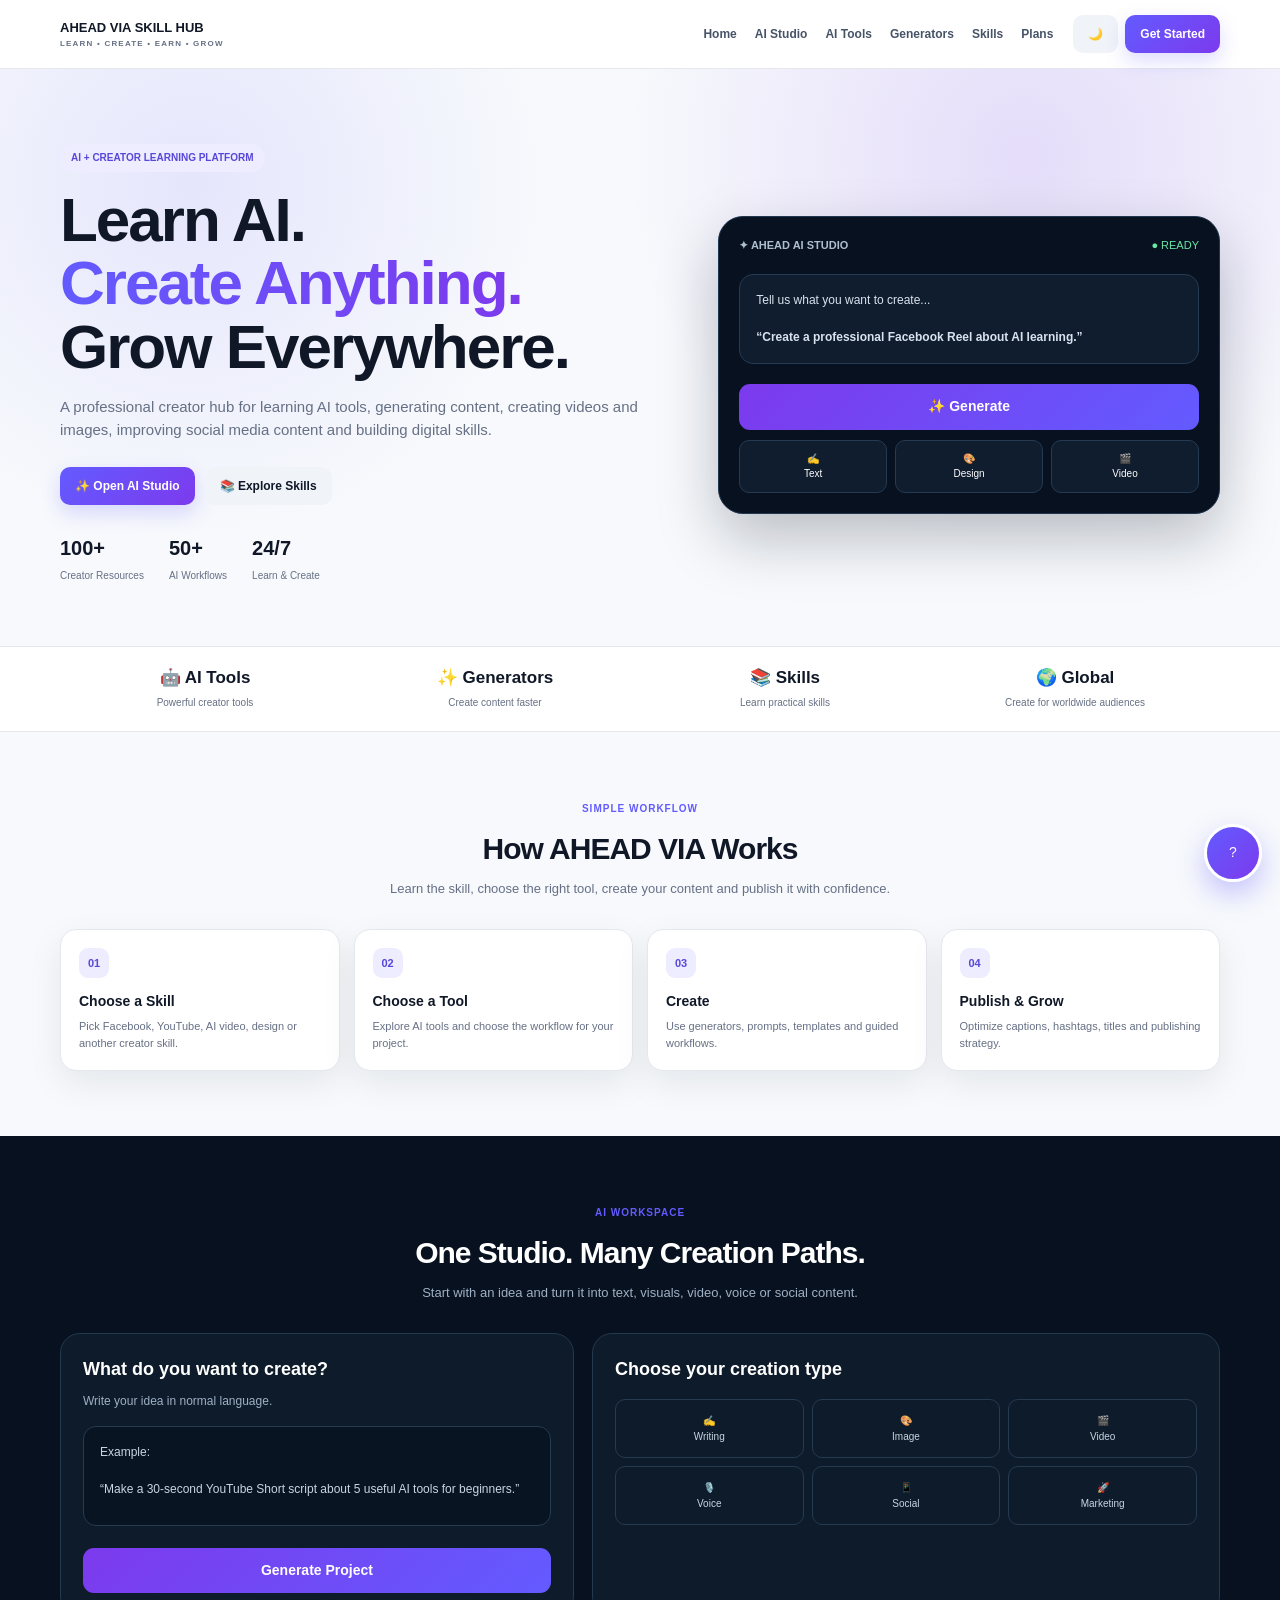
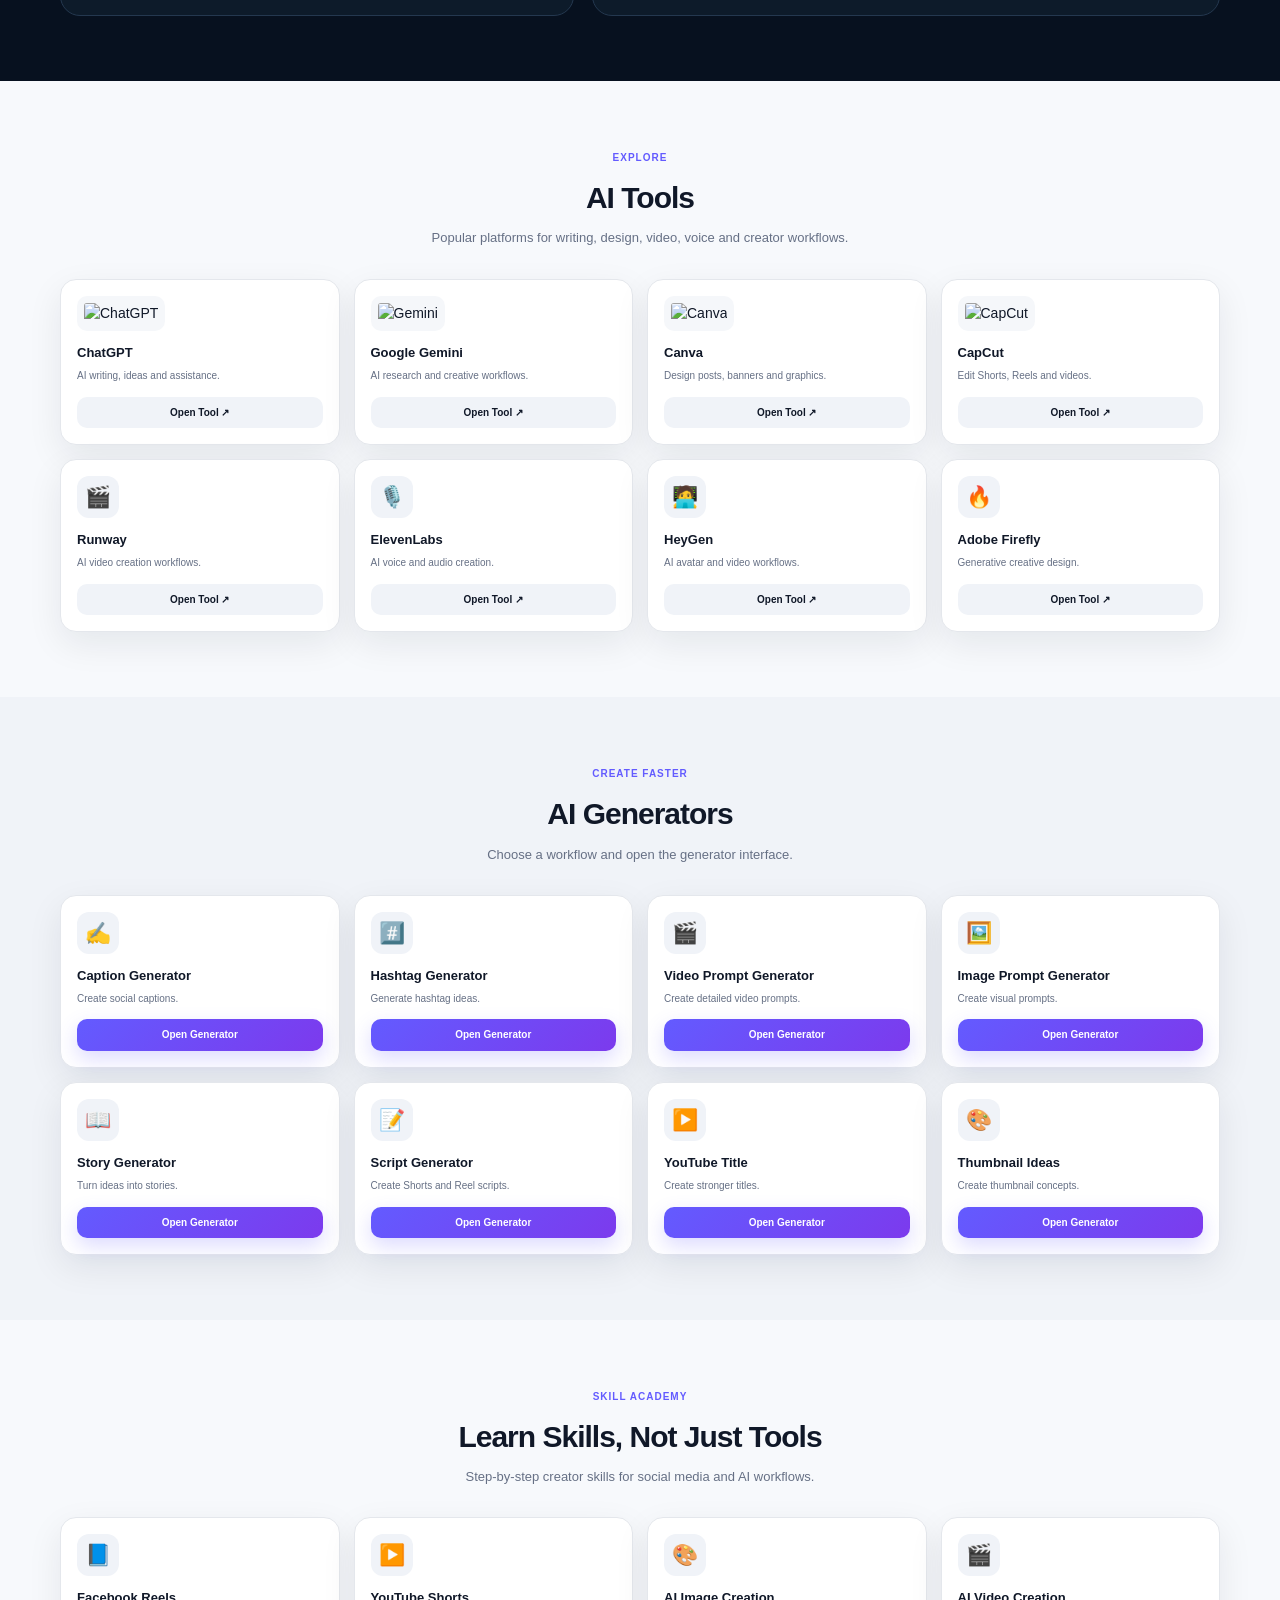
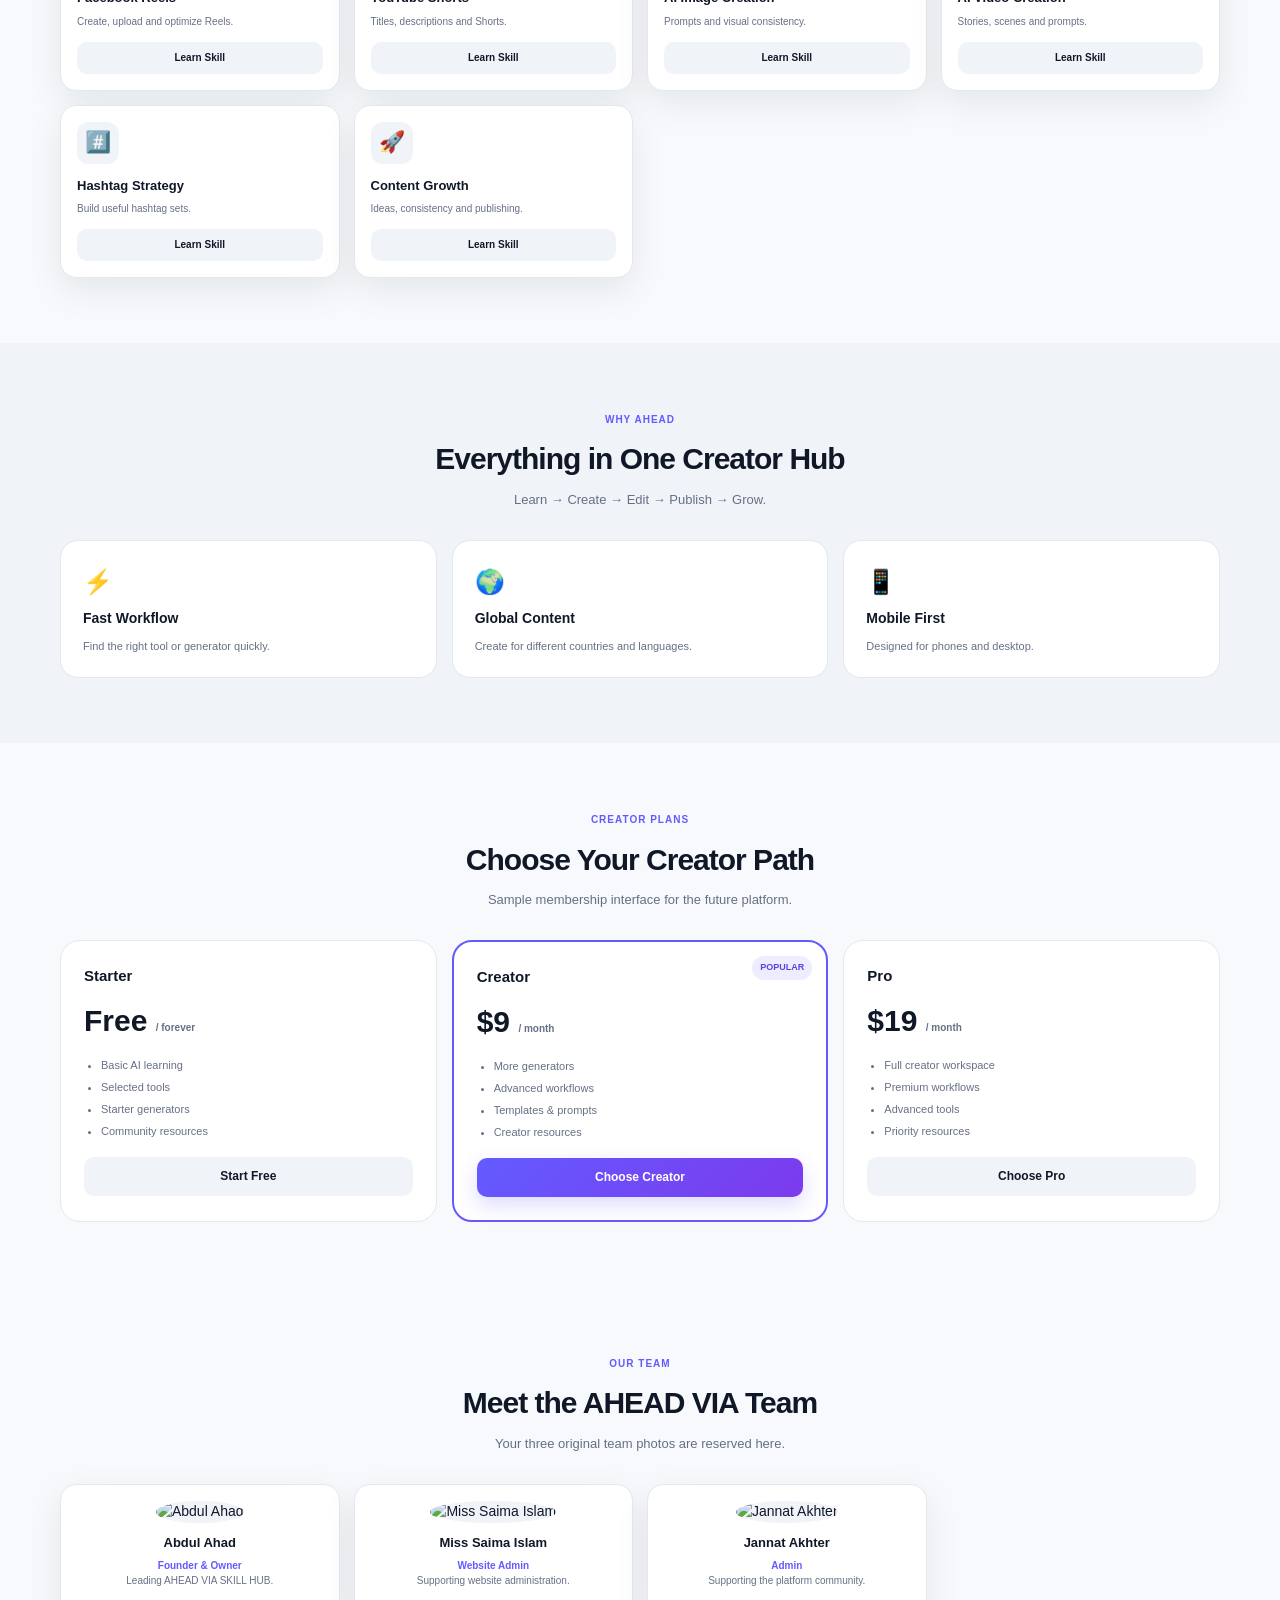
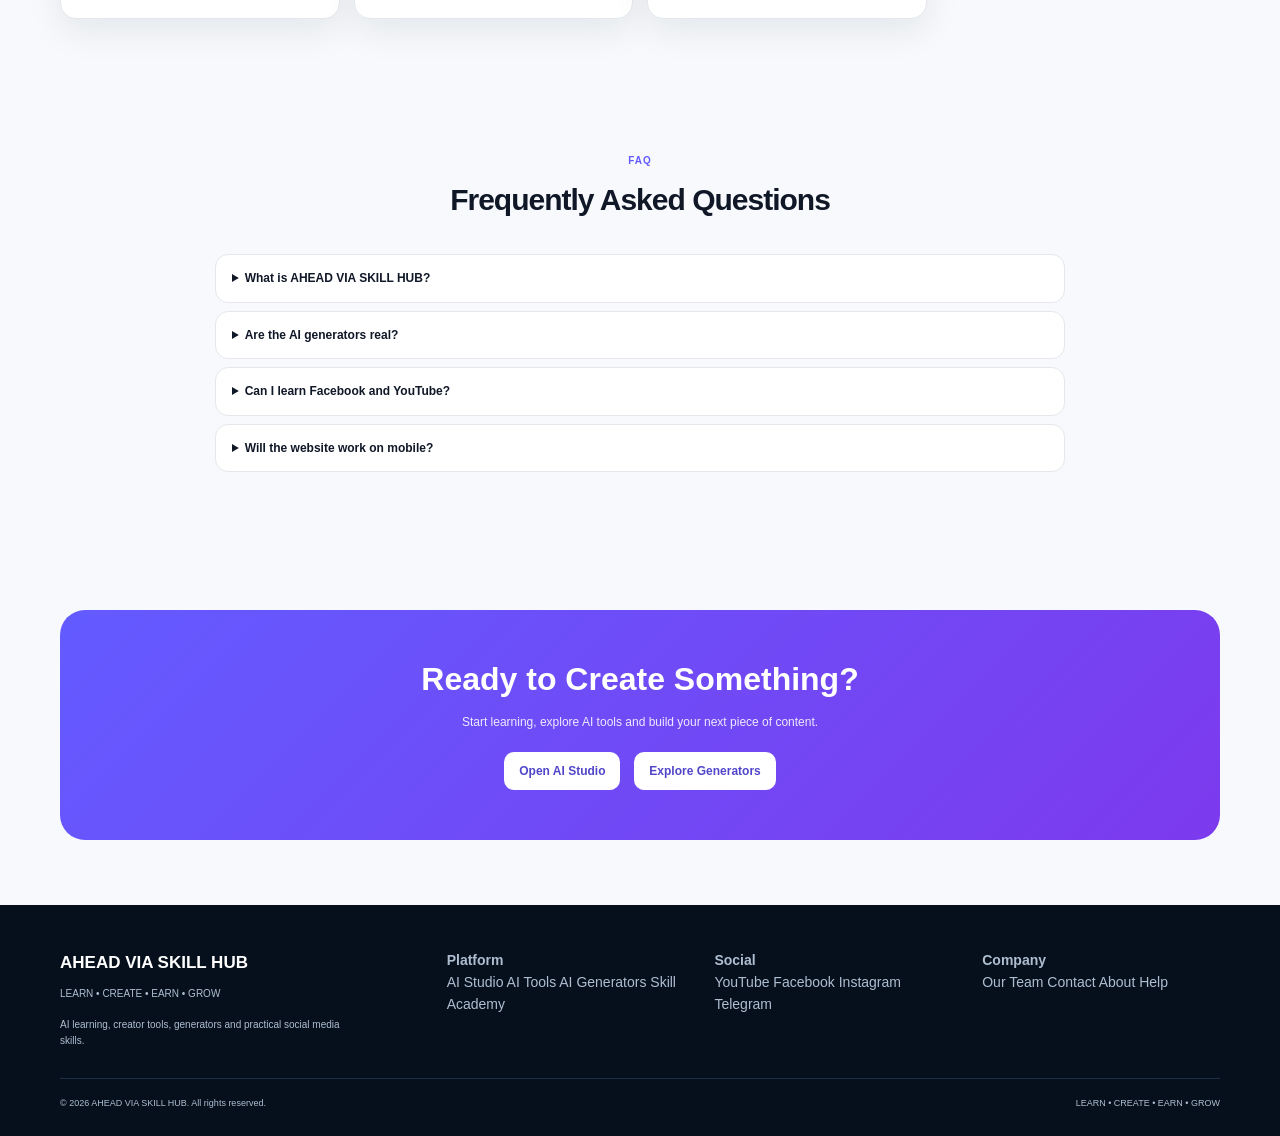
==== commit 82793f18: "Update index.html" ====
--- a/index.html
+++ b/index.html
@@ -2,817 +2,928 @@
 <html lang="en">
 <head>
 <meta charset="UTF-8">
-<meta name="viewport" content="width=device-width,initial-scale=1.0,maximum-scale=1.0,user-scalable=no">
+<meta name="viewport" content="width=device-width, initial-scale=1.0">
+
 <title>AHEAD VIA SKILL HUB</title>
+<meta name="description"
+content="AHEAD VIA SKILL HUB — Learn AI, Create Content, Build Skills and Grow.">
 
 <style>
 :root{
-  --bg:#f7f3eb;
-  --card:#fffdf8;
-  --card2:#f3eee4;
-  --text:#171717;
-  --muted:#77716a;
-  --line:#e6ded0;
-  --primary:#ff7a18;
-  --primary2:#ff9d42;
-  --dark:#17130f;
-  --success:#1d9b62;
-  --danger:#e74c3c;
-  --shadow:0 12px 35px rgba(44,32,15,.08);
-  --radius:20px;
-}
-*{box-sizing:border-box;margin:0;padding:0}
-html{scroll-behavior:smooth}
+  --bg:#f7f9fc;
+  --card:#ffffff;
+  --soft:#f0f3f8;
+  --text:#101828;
+  --muted:#667085;
+  --border:#e4e7ec;
+  --primary:#635bff;
+  --primary2:#7c3aed;
+  --dark:#07111f;
+  --dark2:#0d1b2a;
+  --shadow:0 12px 35px rgba(16,24,40,.08);
+  --radius:18px;
+}
+
+*{
+  box-sizing:border-box;
+  margin:0;
+  padding:0;
+}
+
+html{
+  scroll-behavior:smooth;
+}
+
 body{
-  font-family:Inter,system-ui,-apple-system,BlinkMacSystemFont,"Segoe UI",sans-serif;
+  font-family:Inter,Arial,Helvetica,sans-serif;
   background:var(--bg);
   color:var(--text);
-  min-height:100vh;
-}
-button,input,textarea,select{font:inherit}
-button{cursor:pointer;border:0}
-a{text-decoration:none;color:inherit}
-img{max-width:100%;display:block}
-
-.app{
+  font-size:14px;
+  line-height:1.55;
+}
+
+a{
+  text-decoration:none;
+  color:inherit;
+}
+
+button{
+  font:inherit;
+  border:0;
+  cursor:pointer;
+}
+
+.container{
+  width:min(1160px,calc(100% - 30px));
+  margin:auto;
+}
+
+/* ================= HEADER ================= */
+
+header{
+  position:sticky;
+  top:0;
+  z-index:999;
+  background:rgba(255,255,255,.92);
+  backdrop-filter:blur(16px);
+  border-bottom:1px solid var(--border);
+}
+
+.nav{
+  min-height:68px;
   display:flex;
-  min-height:100vh;
-}
-
-/* SIDEBAR */
-.sidebar{
-  width:245px;
-  background:#fffaf2;
-  border-right:1px solid var(--line);
-  position:fixed;
-  left:0;
-  top:0;
-  bottom:0;
-  z-index:50;
-  padding:22px 14px;
-  overflow-y:auto;
-}
-.brand{
+  align-items:center;
+  gap:20px;
+}
+
+.logo-area{
   display:flex;
   align-items:center;
   gap:10px;
-  padding:8px 8px 22px;
-}
-.brand img{
-  width:45px;
-  height:45px;
+  font-weight:900;
+  white-space:nowrap;
+}
+
+.logo-area img{
+  width:40px;
+  height:40px;
+  border-radius:11px;
+  object-fit:cover;
+  background:#eee;
+}
+
+.logo-text{
+  font-size:13px;
+}
+
+.logo-text small{
+  display:block;
+  color:var(--muted);
+  font-size:8px;
+  letter-spacing:1.2px;
+}
+
+.nav-links{
+  display:flex;
+  gap:18px;
+  margin-left:auto;
+}
+
+.nav-links a{
+  font-size:12px;
+  font-weight:700;
+  color:#475467;
+}
+
+.nav-links a:hover{
+  color:var(--primary);
+}
+
+.nav-buttons{
+  display:flex;
+  gap:7px;
+}
+
+.btn{
+  display:inline-flex;
+  justify-content:center;
+  align-items:center;
+  gap:6px;
+  padding:10px 15px;
+  border-radius:10px;
+  font-size:12px;
+  font-weight:800;
+  transition:.2s;
+}
+
+.btn:hover{
+  transform:translateY(-2px);
+}
+
+.btn-primary{
+  background:linear-gradient(135deg,var(--primary),var(--primary2));
+  color:white;
+  box-shadow:0 8px 20px rgba(99,91,255,.22);
+}
+
+.btn-soft{
+  background:var(--soft);
+  color:var(--text);
+}
+
+.mobile-menu{
+  display:none;
+  background:var(--soft);
+  padding:9px 11px;
+  border-radius:10px;
+}
+
+/* ================= HERO ================= */
+
+.hero{
+  padding:75px 0 60px;
+  background:
+    radial-gradient(circle at 80% 15%,rgba(124,58,237,.15),transparent 35%),
+    radial-gradient(circle at 15% 20%,rgba(99,91,255,.12),transparent 30%),
+    var(--bg);
+}
+
+.hero-grid{
+  display:grid;
+  grid-template-columns:1.1fr .9fr;
+  gap:45px;
+  align-items:center;
+}
+
+.badge{
+  display:inline-flex;
+  padding:6px 11px;
+  border-radius:999px;
+  background:#eeecff;
+  color:#5748d9;
+  font-size:10px;
+  font-weight:900;
+}
+
+.hero h1{
+  font-size:clamp(38px,5vw,62px);
+  line-height:1.03;
+  letter-spacing:-2px;
+  margin:16px 0;
+}
+
+.hero h1 span{
+  background:linear-gradient(90deg,var(--primary),var(--primary2));
+  -webkit-background-clip:text;
+  color:transparent;
+}
+
+.hero p{
+  color:var(--muted);
+  font-size:15px;
+  max-width:650px;
+}
+
+.hero-buttons{
+  display:flex;
+  gap:10px;
+  flex-wrap:wrap;
+  margin-top:25px;
+}
+
+.stats-mini{
+  display:flex;
+  gap:25px;
+  margin-top:28px;
+  flex-wrap:wrap;
+}
+
+.stats-mini strong{
+  display:block;
+  font-size:20px;
+}
+
+.stats-mini span{
+  font-size:10px;
+  color:var(--muted);
+}
+
+/* AI PREVIEW */
+
+.ai-preview{
+  background:var(--dark);
+  border:1px solid #20354e;
+  color:white;
+  border-radius:25px;
+  padding:20px;
+  box-shadow:0 25px 60px rgba(7,17,31,.25);
+}
+
+.preview-top{
+  display:flex;
+  justify-content:space-between;
+  font-size:11px;
+  color:#aebed0;
+}
+
+.ready{
+  color:#67e8a5;
+}
+
+.prompt-box{
+  margin:20px 0;
+  background:#101d2e;
+  border:1px solid #263a52;
   border-radius:14px;
-  object-fit:cover;
-}
-.brand strong{
-  font-size:16px;
-  line-height:1.15;
-}
-.brand small{
+  padding:16px;
+  color:#d9e3ef;
+  font-size:12px;
+}
+
+.generate-btn{
+  width:100%;
+  padding:12px;
+  background:linear-gradient(135deg,#7c3aed,#635bff);
+  color:white;
+  border-radius:11px;
+  font-weight:900;
+}
+
+.preview-results{
+  display:grid;
+  grid-template-columns:repeat(3,1fr);
+  gap:8px;
+  margin-top:10px;
+}
+
+.preview-results div{
+  background:#101d2e;
+  border:1px solid #263a52;
+  border-radius:10px;
+  text-align:center;
+  padding:10px;
+  font-size:10px;
+}
+
+/* ================= TRUST ================= */
+
+.trust{
+  background:var(--card);
+  border-top:1px solid var(--border);
+  border-bottom:1px solid var(--border);
+}
+
+.trust-grid{
+  display:grid;
+  grid-template-columns:repeat(4,1fr);
+}
+
+.trust-item{
+  text-align:center;
+  padding:18px 10px;
+}
+
+.trust-item strong{
+  display:block;
+  font-size:17px;
+}
+
+.trust-item span{
   color:var(--muted);
   font-size:10px;
 }
-.nav-title{
-  color:#aaa198;
+
+/* ================= SECTION ================= */
+
+section{
+  padding:65px 0;
+}
+
+.section-head{
+  max-width:700px;
+  text-align:center;
+  margin:0 auto 30px;
+}
+
+.section-label{
+  color:var(--primary);
   font-size:10px;
+  font-weight:900;
+  letter-spacing:1px;
   text-transform:uppercase;
-  letter-spacing:1.2px;
-  margin:15px 10px 7px;
-}
-.nav-btn{
-  width:100%;
-  display:flex;
-  align-items:center;
-  gap:12px;
-  padding:12px 13px;
-  border-radius:13px;
-  background:transparent;
-  color:#55504a;
-  margin:3px 0;
-  text-align:left;
-}
-.nav-btn:hover,
-.nav-btn.active{
-  background:#fff0df;
-  color:#e7660c;
-}
-.nav-btn .ico{
-  width:22px;
-  text-align:center;
-}
-
-/* MAIN */
-.main{
-  margin-left:245px;
-  width:calc(100% - 245px);
-  min-height:100vh;
-}
-.topbar{
-  height:76px;
-  background:rgba(255,253,248,.93);
-  border-bottom:1px solid var(--line);
-  display:flex;
-  align-items:center;
-  justify-content:space-between;
-  padding:0 28px;
-  position:sticky;
-  top:0;
-  z-index:40;
-  backdrop-filter:blur(15px);
-}
-.mobile-title{
-  display:none;
-}
-.search{
-  width:320px;
-  position:relative;
-}
-.search input{
-  width:100%;
-  border:1px solid var(--line);
-  background:#f7f3eb;
-  border-radius:13px;
-  padding:11px 15px 11px 40px;
-  outline:none;
-}
-.search span{
-  position:absolute;
-  left:14px;
-  top:10px;
-}
-.top-actions{
-  display:flex;
-  align-items:center;
-  gap:10px;
-}
-.icon-btn{
-  width:40px;
-  height:40px;
-  border-radius:12px;
-  background:#f5efe5;
-  color:#5f574e;
-}
-.avatar{
-  width:40px;
-  height:40px;
-  border-radius:50%;
-  object-fit:cover;
-  border:2px solid #fff;
-  box-shadow:0 3px 12px #0001;
-}
-.content{
-  padding:26px;
-  max-width:1450px;
-  margin:auto;
-}
-
-/* DASHBOARD */
-.welcome-line{
-  display:flex;
-  align-items:flex-end;
-  justify-content:space-between;
-  gap:20px;
-  margin-bottom:20px;
-}
-.welcome-line h1{
+}
+
+.section-head h2{
   font-size:30px;
-  line-height:1.15;
-}
-.welcome-line p{
-  color:var(--muted);
-  margin-top:6px;
-}
-.date-box{
-  background:var(--card);
-  border:1px solid var(--line);
-  padding:12px 15px;
-  border-radius:14px;
-  font-size:13px;
-  color:var(--muted);
-}
-
-/* NOTICE */
-.notice-wrap{
-  display:grid;
-  grid-template-columns:1fr 1fr;
-  gap:15px;
-  margin-bottom:20px;
-}
-.notice{
-  background:var(--card);
-  border:1px solid var(--line);
-  border-radius:var(--radius);
-  padding:17px;
-  box-shadow:var(--shadow);
-}
-.notice-head{
-  display:flex;
-  justify-content:space-between;
-  align-items:center;
-  margin-bottom:8px;
-}
-.notice h3{
-  font-size:15px;
-}
-.badge{
-  background:#fff0df;
-  color:#e86c10;
-  border-radius:20px;
-  padding:4px 9px;
-  font-size:10px;
-  font-weight:700;
-}
-.notice p{
+  margin:7px 0;
+  letter-spacing:-1px;
+}
+
+.section-head p{
   color:var(--muted);
   font-size:13px;
-  line-height:1.55;
-}
-
-/* WELCOME IMAGE */
-.welcome-banner{
-  background:#fff;
-  border:1px solid var(--line);
-  border-radius:24px;
-  overflow:hidden;
-  box-shadow:var(--shadow);
-  margin-bottom:25px;
-}
-.welcome-banner img{
-  width:100%;
-  max-height:390px;
-  object-fit:cover;
-}
-
-/* QUICK */
-.section-head{
-  display:flex;
-  justify-content:space-between;
-  align-items:center;
-  gap:10px;
-  margin:26px 0 13px;
-}
-.section-head h2{
-  font-size:20px;
-}
-.section-head span{
-  color:var(--muted);
-  font-size:12px;
-}
-.quick-grid{
+}
+
+/* ================= HOW IT WORKS ================= */
+
+.steps{
   display:grid;
   grid-template-columns:repeat(4,1fr);
   gap:14px;
 }
-.quick-card{
+
+.step{
   background:var(--card);
-  border:1px solid var(--line);
-  border-radius:18px;
+  border:1px solid var(--border);
+  border-radius:16px;
   padding:18px;
   box-shadow:var(--shadow);
-  transition:.2s;
-}
-.quick-card:hover{
-  transform:translateY(-2px);
-}
-.quick-icon{
-  width:43px;
-  height:43px;
+}
+
+.number{
+  width:30px;
+  height:30px;
   display:grid;
   place-items:center;
-  background:#fff0df;
-  border-radius:14px;
-  font-size:21px;
-  margin-bottom:12px;
-}
-.quick-card h3{
-  font-size:15px;
-  margin-bottom:5px;
-}
-.quick-card p{
+  border-radius:9px;
+  background:#eeecff;
+  color:#5748d9;
+  font-size:11px;
+  font-weight:900;
+}
+
+.step h3{
+  font-size:14px;
+  margin:13px 0 5px;
+}
+
+.step p{
+  font-size:11px;
   color:var(--muted);
+}
+
+/* ================= DARK AI STUDIO ================= */
+
+.dark-section{
+  background:var(--dark);
+  color:white;
+}
+
+.dark-section .section-head p{
+  color:#9fb0c4;
+}
+
+.studio{
+  display:grid;
+  grid-template-columns:.9fr 1.1fr;
+  gap:18px;
+}
+
+.studio-card{
+  background:var(--dark2);
+  border:1px solid #24384f;
+  border-radius:20px;
+  padding:22px;
+}
+
+.studio-card h3{
+  font-size:18px;
+  margin-bottom:8px;
+}
+
+.studio-card p{
+  color:#9fb0c4;
   font-size:12px;
 }
 
-/* STATS */
-.stats{
+.studio-input{
+  margin-top:15px;
+  background:#081421;
+  border:1px solid #263a52;
+  border-radius:13px;
+  padding:16px;
+  color:#c9d5e2;
+  min-height:100px;
+  font-size:12px;
+}
+
+.studio-types{
+  display:grid;
+  grid-template-columns:repeat(3,1fr);
+  gap:8px;
+  margin-top:15px;
+}
+
+.studio-types div{
+  padding:13px 8px;
+  text-align:center;
+  border:1px solid #263a52;
+  border-radius:10px;
+  font-size:10px;
+  color:#c9d5e2;
+}
+
+/* ================= CARDS ================= */
+
+.cards{
   display:grid;
   grid-template-columns:repeat(4,1fr);
   gap:14px;
-  margin:20px 0;
-}
-.stat{
+}
+
+.card{
   background:var(--card);
-  border:1px solid var(--line);
-  padding:18px;
-  border-radius:18px;
+  border:1px solid var(--border);
+  border-radius:16px;
+  padding:16px;
   box-shadow:var(--shadow);
-}
-.stat-top{
-  display:flex;
-  justify-content:space-between;
-  align-items:center;
-}
-.stat-icon{
-  width:40px;
-  height:40px;
-  border-radius:12px;
-  background:#f2eadf;
+  transition:.2s;
+}
+
+.card:hover{
+  transform:translateY(-4px);
+}
+
+.card-icon{
+  width:42px;
+  height:42px;
   display:grid;
   place-items:center;
-}
-.stat strong{
-  display:block;
-  font-size:26px;
-  margin-top:13px;
-}
-.stat small{
+  border-radius:12px;
+  background:var(--soft);
+  font-size:21px;
+  margin-bottom:12px;
+}
+
+.card h3{
+  font-size:13px;
+  margin-bottom:5px;
+}
+
+.card p{
   color:var(--muted);
-}
-
-/* TOOLS */
-.tool-toolbar{
-  display:flex;
-  gap:10px;
-  margin-bottom:14px;
-}
-.tool-search{
-  flex:1;
-  border:1px solid var(--line);
-  background:#fffdf8;
-  border-radius:13px;
-  padding:12px 14px;
-  outline:none;
-}
-.filter{
-  border:1px solid var(--line);
-  background:#fffdf8;
-  border-radius:13px;
-  padding:12px;
-  min-width:170px;
-  outline:none;
-}
-.tool-grid{
-  display:grid;
-  grid-template-columns:repeat(5,1fr);
-  gap:12px;
-}
-.tool-card{
-  background:var(--card);
-  border:1px solid var(--line);
-  border-radius:17px;
-  padding:15px;
-  min-height:155px;
-  transition:.2s;
-  display:flex;
-  flex-direction:column;
-}
-.tool-card:hover{
-  transform:translateY(-3px);
-  box-shadow:var(--shadow);
-}
-.tool-icon{
-  font-size:24px;
-  margin-bottom:10px;
-}
-.tool-card h3{
-  font-size:13px;
-  line-height:1.3;
-  margin-bottom:5px;
-}
-.tool-card p{
-  font-size:11px;
-  color:var(--muted);
-  line-height:1.4;
-  flex:1;
-}
-.tool-open{
-  margin-top:12px;
+  font-size:10px;
+  margin-bottom:13px;
+}
+
+.card .btn{
   width:100%;
-  background:#17130f;
-  color:#fff;
-  padding:9px;
+  padding:8px;
+  font-size:10px;
+}
+
+.tool-logo{
+  width:42px;
+  height:42px;
+  object-fit:contain;
+  padding:7px;
   border-radius:10px;
-  font-size:11px;
-}
-
-/* CARDS */
-.cards-3{
+  background:#f5f7fa;
+  margin-bottom:12px;
+}
+
+/* ================= FEATURES ================= */
+
+.feature-area{
+  background:var(--soft);
+}
+
+.features{
   display:grid;
   grid-template-columns:repeat(3,1fr);
   gap:15px;
 }
-.info-card{
+
+.feature{
   background:var(--card);
-  border:1px solid var(--line);
+  border:1px solid var(--border);
   border-radius:18px;
-  padding:19px;
-}
-.info-card h3{
+  padding:22px;
+}
+
+.feature-icon{
+  font-size:24px;
+}
+
+.feature h3{
+  font-size:14px;
+  margin:8px 0;
+}
+
+.feature p{
+  font-size:11px;
+  color:var(--muted);
+}
+
+/* ================= PRICING ================= */
+
+.pricing{
+  display:grid;
+  grid-template-columns:repeat(3,1fr);
+  gap:15px;
+}
+
+.price-card{
+  background:var(--card);
+  border:1px solid var(--border);
+  border-radius:20px;
+  padding:23px;
+  position:relative;
+}
+
+.price-card.popular{
+  border:2px solid var(--primary);
+}
+
+.popular-label{
+  position:absolute;
+  top:14px;
+  right:14px;
+  background:#eeecff;
+  color:#5748d9;
+  font-size:9px;
+  font-weight:900;
+  padding:5px 8px;
+  border-radius:999px;
+}
+
+.price-card h3{
   font-size:15px;
+}
+
+.price{
+  font-size:30px;
+  font-weight:900;
+  margin:10px 0;
+}
+
+.price small{
+  color:var(--muted);
+  font-size:10px;
+}
+
+.price-card ul{
+  padding-left:17px;
+  color:var(--muted);
+  font-size:11px;
+  line-height:2;
+  margin-bottom:15px;
+}
+
+.price-card .btn{
+  width:100%;
+}
+
+/* ================= TEAM ================= */
+
+.team-card{
+  text-align:center;
+}
+
+.team-card img{
+  width:85px;
+  height:85px;
+  object-fit:cover;
+  border-radius:50%;
+  margin-bottom:10px;
+  background:var(--soft);
+}
+
+.role{
+  color:var(--primary);
+  font-size:10px;
+  font-weight:800;
+}
+
+/* ================= FAQ ================= */
+
+.faq{
+  max-width:850px;
+  margin:auto;
+}
+
+.faq details{
+  background:var(--card);
+  border:1px solid var(--border);
+  border-radius:13px;
+  padding:14px 16px;
   margin-bottom:8px;
 }
-.info-card p{
+
+.faq summary{
+  cursor:pointer;
+  font-size:12px;
+  font-weight:800;
+}
+
+.faq p{
   color:var(--muted);
+  font-size:11px;
+  margin-top:10px;
+}
+
+/* ================= CTA ================= */
+
+.cta{
+  background:linear-gradient(135deg,#635bff,#7c3aed);
+  color:white;
+  border-radius:25px;
+  padding:45px 25px;
+  text-align:center;
+}
+
+.cta h2{
+  font-size:32px;
+  margin-bottom:8px;
+}
+
+.cta p{
+  opacity:.88;
   font-size:12px;
-  line-height:1.6;
-}
-.card-btn{
-  margin-top:13px;
-  background:#fff0df;
-  color:#d8610c;
-  padding:9px 13px;
-  border-radius:10px;
-  font-size:12px;
-}
-
-/* TEAM */
-.team-card{
-  display:flex;
-  align-items:center;
-  gap:15px;
-  background:var(--card);
-  border:1px solid var(--line);
-  border-radius:20px;
-  padding:17px;
-}
-.team-card img{
-  width:72px;
-  height:72px;
-  border-radius:18px;
-  object-fit:cover;
-}
-.team-card h3{
-  font-size:15px;
-}
-.team-card p{
-  color:var(--muted);
-  font-size:12px;
-  margin-top:4px;
-}
-
-/* CONTACT */
-.contact-grid{
+  margin-bottom:15px;
+}
+
+.cta .btn{
+  background:white;
+  color:#5146c9;
+  margin:5px;
+}
+
+/* ================= FOOTER ================= */
+
+footer{
+  background:#06101c;
+  color:#aebed0;
+  padding:45px 0 25px;
+}
+
+.footer-grid{
   display:grid;
-  grid-template-columns:repeat(4,1fr);
-  gap:12px;
-}
-.contact-btn{
-  background:var(--card);
-  border:1px solid var(--line);
-  border-radius:16px;
-  padding:16px;
-  display:flex;
-  align-items:center;
-  gap:11px;
-  font-size:13px;
-}
-.contact-btn:hover{
-  background:#fff1df;
-}
-.contact-btn span{
-  font-size:22px;
-}
-
-/* PROFILE */
-.profile-card{
-  background:var(--card);
-  border:1px solid var(--line);
-  border-radius:23px;
-  padding:24px;
-  display:flex;
-  gap:20px;
-  align-items:center;
-}
-.profile-card img{
-  width:105px;
-  height:105px;
-  object-fit:cover;
-  border-radius:25px;
-}
-.profile-card h2{
-  font-size:22px;
-}
-.profile-card p{
-  color:var(--muted);
-  font-size:13px;
-  line-height:1.6;
-  margin-top:7px;
-}
-
-/* REFERRAL */
-.referral-box{
-  background:#17130f;
-  color:#fff;
-  border-radius:22px;
-  padding:22px;
-}
-.referral-box h2{
-  margin-bottom:7px;
-}
-.referral-box p{
-  color:#cfc7bf;
-  font-size:13px;
-}
-.ref-input{
-  margin-top:15px;
-  display:flex;
-  gap:8px;
-}
-.ref-input input{
-  flex:1;
-  background:#2b2520;
-  border:1px solid #484039;
-  color:#fff;
-  padding:12px;
-  border-radius:11px;
-  outline:none;
-}
-.ref-input button{
-  background:#ff8a25;
-  color:#fff;
-  border-radius:11px;
-  padding:0 17px;
-}
-
-/* SETTINGS */
-.settings-grid{
-  display:grid;
-  grid-template-columns:1fr 1fr;
-  gap:15px;
-}
-.setting-card{
-  background:var(--card);
-  border:1px solid var(--line);
-  border-radius:18px;
-  padding:19px;
-}
-.setting-row{
+  grid-template-columns:1.5fr 1fr 1fr 1fr;
+  gap:30px;
+}
+
+.footer-brand{
+  color:white;
+  font-weight:900;
+  font-size:17px;
+}
+
+.footer h4{
+  color:white;
+  font-size:11px;
+  margin-bottom:12px;
+}
+
+.footer a{
+  display:block;
+  color:#9fb0c4;
+  font-size:10px;
+  margin:8px 0;
+}
+
+.copyright{
+  border-top:1px solid #1c3045;
+  margin-top:30px;
+  padding-top:18px;
+  font-size:9px;
   display:flex;
   justify-content:space-between;
-  align-items:center;
-  gap:15px;
-  padding:13px 0;
-  border-bottom:1px solid var(--line);
-}
-.setting-row:last-child{border-bottom:0}
-.setting-row strong{
-  font-size:13px;
-}
-.setting-row small{
-  display:block;
-  color:var(--muted);
-  margin-top:3px;
-}
-.setting-row select,
-.setting-row input{
-  border:1px solid var(--line);
-  background:#fff;
-  border-radius:9px;
-  padding:8px;
-  max-width:180px;
-}
-
-/* MENU MOBILE */
-.mobile-menu{
+}
+
+/* ================= HELP ================= */
+
+.help-button{
+  position:fixed;
+  right:18px;
+  bottom:18px;
+  z-index:1100;
+  width:58px;
+  height:58px;
+  border-radius:50%;
+  background:linear-gradient(135deg,var(--primary),var(--primary2));
+  color:white;
+  box-shadow:0 12px 28px rgba(99,91,255,.35);
+  border:3px solid white;
+  overflow:hidden;
+}
+
+.help-button img{
+  width:100%;
+  height:100%;
+  object-fit:cover;
+}
+
+/* ================= MODAL ================= */
+
+.modal{
   display:none;
   position:fixed;
   inset:0;
-  background:rgba(0,0,0,.4);
-  z-index:100;
-}
-.mobile-menu-box{
-  width:300px;
-  max-width:88%;
-  height:100%;
-  background:#fffaf2;
-  padding:20px;
-  overflow-y:auto;
-  box-shadow:10px 0 35px #0002;
-}
-.close-menu{
-  display:flex;
-  justify-content:space-between;
-  align-items:center;
-  margin-bottom:20px;
-}
-.close-menu button{
-  background:#f0e8dc;
-  width:38px;
-  height:38px;
-  border-radius:11px;
-}
-.mobile-menu.show{display:block}
-
-/* MODAL */
-.modal{
-  position:fixed;
-  inset:0;
-  background:rgba(0,0,0,.55);
-  z-index:200;
-  display:none;
+  z-index:1200;
+  background:rgba(2,8,18,.68);
   align-items:center;
   justify-content:center;
-  padding:15px;
-}
-.modal.show{display:flex}
+  padding:20px;
+}
+
+.modal.active{
+  display:flex;
+}
+
 .modal-box{
-  background:#fffdf8;
-  width:650px;
-  max-width:100%;
-  max-height:90vh;
-  overflow:auto;
-  border-radius:23px;
-  padding:23px;
+  width:min(520px,100%);
+  background:var(--card);
+  border-radius:20px;
+  padding:22px;
   position:relative;
 }
-.modal-close{
+
+.close{
   position:absolute;
-  right:15px;
-  top:15px;
-  width:36px;
-  height:36px;
-  border-radius:10px;
-  background:#f2eadf;
-}
-.modal-box h2{
-  padding-right:45px;
-  margin-bottom:5px;
-}
-.modal-box>p{
+  right:14px;
+  top:12px;
+  width:30px;
+  height:30px;
+  border-radius:50%;
+  background:var(--soft);
+}
+
+.modal-box h3{
+  margin-bottom:8px;
+}
+
+.modal-box p{
   color:var(--muted);
   font-size:12px;
-  margin-bottom:17px;
-}
-.form-group{
-  margin-bottom:12px;
-}
-.form-group label{
-  display:block;
-  font-size:12px;
-  font-weight:700;
-  margin-bottom:5px;
-}
-.form-group input,
-.form-group textarea,
-.form-group select{
-  width:100%;
-  border:1px solid var(--line);
-  border-radius:11px;
-  padding:11px;
-  background:#fff;
-  outline:none;
-}
-.form-group textarea{
-  min-height:110px;
-  resize:vertical;
-}
-.modal-actions{
-  display:flex;
-  gap:8px;
-  margin-top:13px;
-}
-.primary-btn{
-  background:#ff7a18;
-  color:#fff;
-  padding:11px 17px;
-  border-radius:11px;
-}
-.secondary-btn{
-  background:#eee7dc;
-  color:#4b443c;
-  padding:11px 17px;
-  border-radius:11px;
-}
-.output{
-  margin-top:15px;
-  background:#17130f;
-  color:#fff;
-  border-radius:14px;
-  padding:15px;
-  min-height:100px;
-  white-space:pre-wrap;
-  line-height:1.6;
-  font-size:13px;
-}
-
-/* BOTTOM */
-.bottom-nav{
-  display:none;
-}
-
-/* DARK */
-body.dark{
-  --bg:#11100f;
-  --card:#191715;
-  --card2:#211e1b;
-  --text:#f6f0e9;
-  --muted:#aaa19a;
-  --line:#312c27;
-}
-body.dark .sidebar,
-body.dark .topbar,
-body.dark .mobile-menu-box{
-  background:#151311;
-}
-body.dark input,
-body.dark select,
-body.dark textarea{
-  background:#211e1b;
-  color:#fff;
-}
-body.dark .nav-btn:hover,
-body.dark .nav-btn.active{
-  background:#30241a;
-}
-body.dark .notice .badge,
-body.dark .quick-icon{
-  background:#30241a;
-}
-
-/* RESPONSIVE */
-@media(max-width:1150px){
-  .tool-grid{grid-template-columns:repeat(4,1fr)}
-  .quick-grid{grid-template-columns:repeat(2,1fr)}
-  .stats{grid-template-columns:repeat(2,1fr)}
-  .contact-grid{grid-template-columns:repeat(2,1fr)}
-}
-@media(max-width:850px){
-  .sidebar{display:none}
-  .main{margin-left:0;width:100%}
-  .topbar{
-    height:62px;
-    padding:0 14px;
-  }
-  .mobile-title{
-    display:flex;
-    align-items:center;
-    gap:8px;
-    font-size:14px;
-    font-weight:800;
-  }
-  .mobile-title img{
+  margin-bottom:15px;
+}
+
+/* ================= MOBILE ================= */
+
+@media(max-width:950px){
+
+  .nav-links{
+    display:none;
+  }
+
+  .mobile-menu{
+    display:block;
+  }
+
+  .hero-grid,
+  .studio{
+    grid-template-columns:1fr;
+  }
+
+  .cards{
+    grid-template-columns:repeat(3,1fr);
+  }
+
+  .steps{
+    grid-template-columns:repeat(2,1fr);
+  }
+
+  .footer-grid{
+    grid-template-columns:repeat(2,1fr);
+  }
+}
+
+@media(max-width:600px){
+
+  body{
+    font-size:13px;
+  }
+
+  .container{
+    width:calc(100% - 20px);
+  }
+
+  .nav{
+    min-height:60px;
+  }
+
+  .logo-area img{
     width:34px;
     height:34px;
-    border-radius:10px;
-  }
-  .search{display:none}
-  .top-actions .hide-mobile{display:none}
-  .content{padding:16px 13px 90px}
-  .welcome-line{
-    align-items:flex-start;
-  }
-  .welcome-line h1{font-size:24px}
-  .date-box{display:none}
-  .notice-wrap{grid-template-columns:1fr}
-  .tool-grid{grid-template-columns:repeat(2,1fr)}
-  .cards-3{grid-template-columns:1fr}
-  .settings-grid{grid-template-columns:1fr}
-  .profile-card{align-items:flex-start}
-  .profile-card img{
-    width:82px;
-    height:82px;
-  }
-  .bottom-nav{
-    display:flex;
-    position:fixed;
-    bottom:0;
-    left:0;
-    right:0;
-    height:68px;
-    background:rgba(255,253,248,.97);
-    border-top:1px solid var(--line);
-    z-index:60;
-    backdrop-filter:blur(15px);
-    justify-content:space-around;
-    padding:7px 4px;
-  }
-  .bottom-nav button{
-    background:none;
-    color:#77716a;
-    font-size:10px;
-    min-width:65px;
-  }
-  .bottom-nav button div{
-    font-size:19px;
-    margin-bottom:2px;
-  }
-  body.dark .bottom-nav{
-    background:rgba(21,19,17,.97);
-  }
-}
-@media(max-width:480px){
-  .quick-grid{grid-template-columns:1fr 1fr}
-  .stats{grid-template-columns:1fr 1fr}
-  .stats .stat{padding:13px}
-  .stat strong{font-size:21px}
-  .tool-toolbar{flex-direction:column}
-  .filter{width:100%}
-  .tool-card{min-height:170px}
-  .contact-grid{grid-template-columns:1fr}
-  .team-card{padding:13px}
-  .welcome-banner img{
-    min-height:180px;
-    object-fit:cover;
+  }
+
+  .logo-text{
+    font-size:11px;
+  }
+
+  .logo-text small{
+    font-size:7px;
+  }
+
+  .nav-buttons .btn-soft{
+    display:none;
+  }
+
+  .hero{
+    padding:45px 0;
+  }
+
+  .hero h1{
+    font-size:38px;
+  }
+
+  .hero p{
+    font-size:13px;
+  }
+
+  section{
+    padding:48px 0;
+  }
+
+  .section-head h2{
+    font-size:25px;
+  }
+
+  .trust-grid{
+    grid-template-columns:repeat(2,1fr);
+  }
+
+  .cards{
+    grid-template-columns:repeat(2,1fr);
+    gap:9px;
+  }
+
+  .card{
+    padding:12px;
+  }
+
+  .card-icon,
+  .tool-logo{
+    width:36px;
+    height:36px;
+    font-size:17px;
+  }
+
+  .card h3{
+    font-size:11px;
+  }
+
+  .card p{
+    font-size:9px;
+  }
+
+  .card .btn{
+    font-size:9px;
+  }
+
+  .steps,
+  .features,
+  .pricing{
+    grid-template-columns:1fr;
+  }
+
+  .studio-types{
+    grid-template-columns:repeat(2,1fr);
+  }
+
+  .footer-grid{
+    grid-template-columns:1fr 1fr;
+  }
+
+  .copyright{
+    display:block;
+  }
+
+  .copyright span{
+    display:block;
+    margin-bottom:5px;
+  }
+
+  .cta h2{
+    font-size:25px;
+  }
+
+  .help-button{
+    width:52px;
+    height:52px;
+    right:12px;
+    bottom:12px;
   }
 }
 </style>
@@ -820,1953 +931,1363 @@
 
 <body>
 
-<div class="app">
-
-<!-- DESKTOP SIDEBAR -->
-<aside class="sidebar">
-  <div class="brand">
-    <img src="https://i.ibb.co.com/xd1bjsh/1788349715746.png" alt="AHEAD VIA">
-    <div>
-      <strong>AHEAD VIA<br>SKILL HUB</strong>
-      <small>Skills • AI • Tools</small>
-    </div>
-  </div>
-
-  <div class="nav-title">Main</div>
-  <button class="nav-btn active" onclick="showPage('home')"><span class="ico">🏠</span>Dashboard</button>
-  <button class="nav-btn" onclick="showPage('tools')"><span class="ico">🤖</span>AI Tools</button>
-  <button class="nav-btn" onclick="showPage('skills')"><span class="ico">🎓</span>Skills</button>
-  <button class="nav-btn" onclick="showPage('tutorials')"><span class="ico">📚</span>Tutorials</button>
-
-  <div class="nav-title">Community</div>
-  <button class="nav-btn" onclick="showPage('community')"><span class="ico">👥</span>Community</button>
-  <button class="nav-btn" onclick="showPage('telegram')"><span class="ico">✈️</span>Telegram</button>
-  <button class="nav-btn" onclick="showPage('contact')"><span class="ico">📞</span>Contact</button>
-
-  <div class="nav-title">Account</div>
-  <button class="nav-btn" onclick="showPage('profile')"><span class="ico">👤</span>Profile</button>
-  <button class="nav-btn" onclick="showPage('referral')"><span class="ico">🔗</span>My Referral</button>
-  <button class="nav-btn" onclick="showPage('settings')"><span class="ico">⚙️</span>Settings</button>
-  <button class="nav-btn" onclick="toggleDark()"><span class="ico">🌙</span>Dark Mode</button>
-</aside>
-
-<main class="main">
-
-<!-- TOPBAR -->
-<header class="topbar">
-  <button class="mobile-title" onclick="openMenu()">
-    <img src="https://i.ibb.co.com/xd1bjsh/1788349715746.png">
-    <span>AHEAD VIA SKILL HUB</span>
-  </button>
-
-  <div class="search">
-    <span>🔎</span>
-    <input type="search" placeholder="Search tools, skills, tutorials..." oninput="globalSearch(this.value)">
-  </div>
-
-  <div class="top-actions">
-    <button class="icon-btn" onclick="showPage('tools')">🤖</button>
-    <button class="icon-btn hide-mobile" onclick="showPage('contact')">💬</button>
-    <img class="avatar" src="https://i.ibb.co.com/mrY7gSbv/IMG-20260826-201650-466.jpg">
-  </div>
+<!-- ================= HEADER ================= -->
+
+<header>
+<div class="container nav">
+
+<a href="#home" class="logo-area">
+
+<img src="assets/logo.png"
+alt="AHEAD VIA SKILL HUB Logo"
+onerror="this.style.display='none'">
+
+<div class="logo-text">
+AHEAD VIA SKILL HUB
+<small>LEARN • CREATE • EARN • GROW</small>
+</div>
+
+</a>
+
+<nav class="nav-links">
+
+<a href="#home">Home</a>
+<a href="#studio">AI Studio</a>
+<a href="#tools">AI Tools</a>
+<a href="#generators">Generators</a>
+<a href="#skills">Skills</a>
+<a href="#pricing">Plans</a>
+
+</nav>
+
+<div class="nav-buttons">
+
+<button class="btn btn-soft" onclick="toggleDark()">🌙</button>
+
+<a href="#studio" class="btn btn-primary">
+Get Started
+</a>
+
+</div>
+
+<button class="mobile-menu"
+onclick="showModal('Menu','Use the sections below to explore AHEAD VIA SKILL HUB.')">
+☰
+</button>
+
+</div>
 </header>
 
-<div class="content">
-
-<!-- ================= HOME ================= -->
-<section id="page-home" class="page">
-
-  <div class="welcome-line">
-    <div>
-      <h1>Welcome to AHEAD VIA 👋</h1>
-      <p>Learn digital skills, AI tools, content creation and useful resources.</p>
-    </div>
-    <div class="date-box" id="todayDate"></div>
-  </div>
-
-  <div class="notice-wrap">
-    <div class="notice">
-      <div class="notice-head">
-        <h3>📢 Welcome Notice</h3>
-        <span class="badge">WELCOME</span>
-      </div>
-      <p>Welcome to AHEAD VIA SKILL HUB. Explore AI tools, digital skills, tutorials and creative resources.</p>
-    </div>
-
-    <div class="notice">
-      <div class="notice-head">
-        <h3>🔴 Live Update Notice</h3>
-        <span class="badge">UPDATE</span>
-      </div>
-      <p>New AI tools, generators, tutorials and useful digital resources are added regularly.</p>
-    </div>
-  </div>
-
-  <!-- WELCOME IMAGE -->
-  <div class="welcome-banner">
-    <img id="welcomeImage" alt="Welcome to AHEAD BHAI SKILL HUB">
-  </div>
-
-  <div class="section-head">
-    <h2>Quick Access</h2>
-    <span>Start from here</span>
-  </div>
-
-  <div class="quick-grid">
-    <button class="quick-card" onclick="showPage('tools')">
-      <div class="quick-icon">🤖</div>
-      <h3>AI Tools</h3>
-      <p>AI prompts, content, images and creative tools.</p>
-    </button>
-
-    <button class="quick-card" onclick="showPage('skills')">
-      <div class="quick-icon">🎓</div>
-      <h3>Digital Skills</h3>
-      <p>Learn useful online and AI-related skills.</p>
-    </button>
-
-    <button class="quick-card" onclick="showPage('tutorials')">
-      <div class="quick-icon">📚</div>
-      <h3>How To Learn</h3>
-      <p>Step-by-step tutorials and guides.</p>
-    </button>
-
-    <button class="quick-card" onclick="showPage('community')">
-      <div class="quick-icon">👥</div>
-      <h3>Community</h3>
-      <p>Connect with AHEAD VIA communities.</p>
-    </button>
-  </div>
-
-  <div class="stats">
-    <div class="stat">
-      <div class="stat-top"><small>Generator Systems</small><div class="stat-icon">⚡</div></div>
-      <strong id="toolCount">250+</strong>
-      <small>Useful tools</small>
-    </div>
-    <div class="stat">
-      <div class="stat-top"><small>AI & Creative</small><div class="stat-icon">🤖</div></div>
-      <strong>100+</strong>
-      <small>AI resources</small>
-    </div>
-    <div class="stat">
-      <div class="stat-top"><small>Learning</small><div class="stat-icon">🎓</div></div>
-      <strong>50+</strong>
-      <small>Skill topics</small>
-    </div>
-    <div class="stat">
-      <div class="stat-top"><small>Resources</small><div class="stat-icon">📚</div></div>
-      <strong>100+</strong>
-      <small>Guides & ideas</small>
-    </div>
-  </div>
-
-  <div class="section-head">
-    <h2>Featured AI Tools</h2>
-    <button class="card-btn" onclick="showPage('tools')">View All</button>
-  </div>
-
-  <div id="featuredTools" class="tool-grid"></div>
-
-  <div class="section-head">
-    <h2>What You Can Learn</h2>
-  </div>
-
-  <div class="cards-3">
-    <div class="info-card">
-      <h3>🎨 Thumbnail Creation</h3>
-      <p>Learn how to create attractive YouTube, Facebook and social media thumbnails using design and AI tools.</p>
-    </div>
-    <div class="info-card">
-      <h3>🎬 Video Creation</h3>
-      <p>Learn video ideas, scripts, hooks, captions, editing concepts, Shorts and Reels workflows.</p>
-    </div>
-    <div class="info-card">
-      <h3>📱 Social Media</h3>
-      <p>Learn content planning, captions, hashtags, titles, promotion and social media growth techniques.</p>
-    </div>
-  </div>
-
-  <div class="section-head">
-    <h2>Our Team</h2>
-    <span>Three people behind the hub</span>
-  </div>
-
-  <div id="homeTeam" class="cards-3"></div>
+
+<!-- ================= HERO ================= -->
+
+<main id="home">
+
+<section class="hero">
+
+<div class="container hero-grid">
+
+<div>
+
+<span class="badge">
+AI + CREATOR LEARNING PLATFORM
+</span>
+
+<h1>
+Learn AI.<br>
+<span>Create Anything.</span><br>
+Grow Everywhere.
+</h1>
+
+<p>
+A professional creator hub for learning AI tools,
+generating content, creating videos and images,
+improving social media content and building digital skills.
+</p>
+
+<div class="hero-buttons">
+
+<a href="#studio" class="btn btn-primary">
+✨ Open AI Studio
+</a>
+
+<a href="#skills" class="btn btn-soft">
+📚 Explore Skills
+</a>
+
+</div>
+
+<div class="stats-mini">
+
+<div>
+<strong>100+</strong>
+<span>Creator Resources</span>
+</div>
+
+<div>
+<strong>50+</strong>
+<span>AI Workflows</span>
+</div>
+
+<div>
+<strong>24/7</strong>
+<span>Learn & Create</span>
+</div>
+
+</div>
+
+</div>
+
+
+<div class="ai-preview">
+
+<div class="preview-top">
+
+<strong>✦ AHEAD AI STUDIO</strong>
+
+<span class="ready">
+● READY
+</span>
+
+</div>
+
+<div class="prompt-box">
+
+Tell us what you want to create...
+
+<br><br>
+
+<strong>
+“Create a professional Facebook Reel about AI learning.”
+</strong>
+
+</div>
+
+<button class="generate-btn"
+onclick="showModal('AI Studio','The interface is ready for an AI API connection. After connecting an AI provider, this can become a live generator.')">
+
+✨ Generate
+
+</button>
+
+<div class="preview-results">
+
+<div>✍️<br>Text</div>
+<div>🎨<br>Design</div>
+<div>🎬<br>Video</div>
+
+</div>
+
+</div>
+
+</div>
 
 </section>
 
 
-<!-- ================= TOOLS ================= -->
-<section id="page-tools" class="page" style="display:none">
-
-  <div class="welcome-line">
-    <div>
-      <h1>🤖 AI & Skill Tools</h1>
-      <p>Explore 250+ practical generator systems.</p>
-    </div>
-  </div>
-
-  <div class="tool-toolbar">
-    <input id="toolSearch" class="tool-search" placeholder="Search generator..." oninput="renderTools()">
-    <select id="toolFilter" class="filter" onchange="renderTools()">
-      <option value="all">All Categories</option>
-    </select>
-  </div>
-
-  <div id="toolGrid" class="tool-grid"></div>
+<!-- ================= TRUST ================= -->
+
+<div class="trust">
+
+<div class="container trust-grid">
+
+<div class="trust-item">
+<strong>🤖 AI Tools</strong>
+<span>Powerful creator tools</span>
+</div>
+
+<div class="trust-item">
+<strong>✨ Generators</strong>
+<span>Create content faster</span>
+</div>
+
+<div class="trust-item">
+<strong>📚 Skills</strong>
+<span>Learn practical skills</span>
+</div>
+
+<div class="trust-item">
+<strong>🌍 Global</strong>
+<span>Create for worldwide audiences</span>
+</div>
+
+</div>
+
+</div>
+
+
+<!-- ================= HOW IT WORKS ================= -->
+
+<section>
+
+<div class="container">
+
+<div class="section-head">
+
+<span class="section-label">
+Simple Workflow
+</span>
+
+<h2>
+How AHEAD VIA Works
+</h2>
+
+<p>
+Learn the skill, choose the right tool,
+create your content and publish it with confidence.
+</p>
+
+</div>
+
+
+<div class="steps">
+
+<div class="step">
+<div class="number">01</div>
+<h3>Choose a Skill</h3>
+<p>
+Pick Facebook, YouTube, AI video,
+design or another creator skill.
+</p>
+</div>
+
+
+<div class="step">
+<div class="number">02</div>
+<h3>Choose a Tool</h3>
+<p>
+Explore AI tools and choose the
+workflow for your project.
+</p>
+</div>
+
+
+<div class="step">
+<div class="number">03</div>
+<h3>Create</h3>
+<p>
+Use generators, prompts,
+templates and guided workflows.
+</p>
+</div>
+
+
+<div class="step">
+<div class="number">04</div>
+<h3>Publish & Grow</h3>
+<p>
+Optimize captions, hashtags,
+titles and publishing strategy.
+</p>
+</div>
+
+</div>
+
+</div>
+
 </section>
 
 
+<!-- ================= AI STUDIO ================= -->
+
+<section class="dark-section" id="studio">
+
+<div class="container">
+
+<div class="section-head">
+
+<span class="section-label">
+AI Workspace
+</span>
+
+<h2>
+One Studio. Many Creation Paths.
+</h2>
+
+<p>
+Start with an idea and turn it into text,
+visuals, video, voice or social content.
+</p>
+
+</div>
+
+
+<div class="studio">
+
+<div class="studio-card">
+
+<h3>
+What do you want to create?
+</h3>
+
+<p>
+Write your idea in normal language.
+</p>
+
+<div class="studio-input">
+
+Example:
+
+<br><br>
+
+“Make a 30-second YouTube Short script
+about 5 useful AI tools for beginners.”
+
+</div>
+
+<br>
+
+<button class="generate-btn"
+onclick="showModal('Generate Project','A real AI generator requires an API/backend connection. The interface is prepared for that connection.')">
+
+Generate Project
+
+</button>
+
+</div>
+
+
+<div class="studio-card">
+
+<h3>
+Choose your creation type
+</h3>
+
+<div class="studio-types">
+
+<div>✍️<br>Writing</div>
+<div>🎨<br>Image</div>
+<div>🎬<br>Video</div>
+<div>🎙️<br>Voice</div>
+<div>📱<br>Social</div>
+<div>🚀<br>Marketing</div>
+
+</div>
+
+</div>
+
+</div>
+
+</div>
+
+</section>
+
+
+<!-- ================= AI TOOLS ================= -->
+
+<section id="tools">
+
+<div class="container">
+
+<div class="section-head">
+
+<span class="section-label">
+Explore
+</span>
+
+<h2>
+AI Tools
+</h2>
+
+<p>
+Popular platforms for writing, design,
+video, voice and creator workflows.
+</p>
+
+</div>
+
+
+<div class="cards">
+
+
+<div class="card">
+
+<img class="tool-logo"
+src="https://cdn.simpleicons.org/openai"
+alt="ChatGPT">
+
+<h3>ChatGPT</h3>
+
+<p>
+AI writing, ideas and assistance.
+</p>
+
+<a class="btn btn-soft"
+href="https://chatgpt.com/"
+target="_blank">
+Open Tool ↗
+</a>
+
+</div>
+
+
+<div class="card">
+
+<img class="tool-logo"
+src="https://cdn.simpleicons.org/googlegemini"
+alt="Gemini">
+
+<h3>Google Gemini</h3>
+
+<p>
+AI research and creative workflows.
+</p>
+
+<a class="btn btn-soft"
+href="https://gemini.google.com/"
+target="_blank">
+Open Tool ↗
+</a>
+
+</div>
+
+
+<div class="card">
+
+<img class="tool-logo"
+src="https://cdn.simpleicons.org/canva"
+alt="Canva">
+
+<h3>Canva</h3>
+
+<p>
+Design posts, banners and graphics.
+</p>
+
+<a class="btn btn-soft"
+href="https://www.canva.com/"
+target="_blank">
+Open Tool ↗
+</a>
+
+</div>
+
+
+<div class="card">
+
+<img class="tool-logo"
+src="https://cdn.simpleicons.org/capcut"
+alt="CapCut">
+
+<h3>CapCut</h3>
+
+<p>
+Edit Shorts, Reels and videos.
+</p>
+
+<a class="btn btn-soft"
+href="https://www.capcut.com/"
+target="_blank">
+Open Tool ↗
+</a>
+
+</div>
+
+
+<div class="card">
+
+<div class="card-icon">🎬</div>
+
+<h3>Runway</h3>
+
+<p>
+AI video creation workflows.
+</p>
+
+<a class="btn btn-soft"
+href="https://runwayml.com/"
+target="_blank">
+Open Tool ↗
+</a>
+
+</div>
+
+
+<div class="card">
+
+<div class="card-icon">🎙️</div>
+
+<h3>ElevenLabs</h3>
+
+<p>
+AI voice and audio creation.
+</p>
+
+<a class="btn btn-soft"
+href="https://elevenlabs.io/"
+target="_blank">
+Open Tool ↗
+</a>
+
+</div>
+
+
+<div class="card">
+
+<div class="card-icon">🧑‍💻</div>
+
+<h3>HeyGen</h3>
+
+<p>
+AI avatar and video workflows.
+</p>
+
+<a class="btn btn-soft"
+href="https://www.heygen.com/"
+target="_blank">
+Open Tool ↗
+</a>
+
+</div>
+
+
+<div class="card">
+
+<div class="card-icon">🔥</div>
+
+<h3>Adobe Firefly</h3>
+
+<p>
+Generative creative design.
+</p>
+
+<a class="btn btn-soft"
+href="https://firefly.adobe.com/"
+target="_blank">
+Open Tool ↗
+</a>
+
+</div>
+
+
+</div>
+
+</div>
+
+</section>
+
+
+<!-- ================= GENERATORS ================= -->
+
+<section style="background:var(--soft)" id="generators">
+
+<div class="container">
+
+<div class="section-head">
+
+<span class="section-label">
+Create Faster
+</span>
+
+<h2>
+AI Generators
+</h2>
+
+<p>
+Choose a workflow and open the generator interface.
+</p>
+
+</div>
+
+
+<div class="cards">
+
+
+<div class="card">
+<div class="card-icon">✍️</div>
+<h3>Caption Generator</h3>
+<p>Create social captions.</p>
+<button class="btn btn-primary"
+onclick="showModal('Caption Generator','Your caption generator interface can be connected to an AI API here.')">
+Open Generator
+</button>
+</div>
+
+
+<div class="card">
+<div class="card-icon">#️⃣</div>
+<h3>Hashtag Generator</h3>
+<p>Generate hashtag ideas.</p>
+<button class="btn btn-primary"
+onclick="showModal('Hashtag Generator','Your hashtag generator interface can be connected here.')">
+Open Generator
+</button>
+</div>
+
+
+<div class="card">
+<div class="card-icon">🎬</div>
+<h3>Video Prompt Generator</h3>
+<p>Create detailed video prompts.</p>
+<button class="btn btn-primary"
+onclick="showModal('Video Prompt Generator','Your video prompt generator interface is ready for AI connection.')">
+Open Generator
+</button>
+</div>
+
+
+<div class="card">
+<div class="card-icon">🖼️</div>
+<h3>Image Prompt Generator</h3>
+<p>Create visual prompts.</p>
+<button class="btn btn-primary"
+onclick="showModal('Image Prompt Generator','Your image prompt generator can be connected to an AI model.')">
+Open Generator
+</button>
+</div>
+
+
+<div class="card">
+<div class="card-icon">📖</div>
+<h3>Story Generator</h3>
+<p>Turn ideas into stories.</p>
+<button class="btn btn-primary"
+onclick="showModal('Story Generator','Story generation interface ready.')">
+Open Generator
+</button>
+</div>
+
+
+<div class="card">
+<div class="card-icon">📝</div>
+<h3>Script Generator</h3>
+<p>Create Shorts and Reel scripts.</p>
+<button class="btn btn-primary"
+onclick="showModal('Script Generator','Script generation interface ready.')">
+Open Generator
+</button>
+</div>
+
+
+<div class="card">
+<div class="card-icon">▶️</div>
+<h3>YouTube Title</h3>
+<p>Create stronger titles.</p>
+<button class="btn btn-primary"
+onclick="showModal('YouTube Title Generator','YouTube title generation interface ready.')">
+Open Generator
+</button>
+</div>
+
+
+<div class="card">
+<div class="card-icon">🎨</div>
+<h3>Thumbnail Ideas</h3>
+<p>Create thumbnail concepts.</p>
+<button class="btn btn-primary"
+onclick="showModal('Thumbnail Generator','Thumbnail generator interface ready.')">
+Open Generator
+</button>
+</div>
+
+
+</div>
+
+</div>
+
+</section>
+
+
 <!-- ================= SKILLS ================= -->
-<section id="page-skills" class="page" style="display:none">
-  <div class="welcome-line">
-    <div>
-      <h1>🎓 Digital Skills</h1>
-      <p>Learn useful skills step by step.</p>
-    </div>
-  </div>
-
-  <div class="cards-3" id="skillsGrid"></div>
+
+<section id="skills">
+
+<div class="container">
+
+<div class="section-head">
+
+<span class="section-label">
+Skill Academy
+</span>
+
+<h2>
+Learn Skills, Not Just Tools
+</h2>
+
+<p>
+Step-by-step creator skills for social media and AI workflows.
+</p>
+
+</div>
+
+
+<div class="cards">
+
+
+<div class="card">
+<div class="card-icon">📘</div>
+<h3>Facebook Reels</h3>
+<p>Create, upload and optimize Reels.</p>
+<button class="btn btn-soft"
+onclick="showModal('Facebook Reels Skill','Learn the workflow from idea to publishing.')">
+Learn Skill
+</button>
+</div>
+
+
+<div class="card">
+<div class="card-icon">▶️</div>
+<h3>YouTube Shorts</h3>
+<p>Titles, descriptions and Shorts.</p>
+<button class="btn btn-soft"
+onclick="showModal('YouTube Shorts Skill','Learn the Shorts workflow.')">
+Learn Skill
+</button>
+</div>
+
+
+<div class="card">
+<div class="card-icon">🎨</div>
+<h3>AI Image Creation</h3>
+<p>Prompts and visual consistency.</p>
+<button class="btn btn-soft"
+onclick="showModal('AI Image Skill','Learn practical image-generation workflows.')">
+Learn Skill
+</button>
+</div>
+
+
+<div class="card">
+<div class="card-icon">🎬</div>
+<h3>AI Video Creation</h3>
+<p>Stories, scenes and prompts.</p>
+<button class="btn btn-soft"
+onclick="showModal('AI Video Skill','Learn practical AI video workflows.')">
+Learn Skill
+</button>
+</div>
+
+
+<div class="card">
+<div class="card-icon">#️⃣</div>
+<h3>Hashtag Strategy</h3>
+<p>Build useful hashtag sets.</p>
+<button class="btn btn-soft"
+onclick="showModal('Hashtag Skill','Learn how to structure hashtag sets.')">
+Learn Skill
+</button>
+</div>
+
+
+<div class="card">
+<div class="card-icon">🚀</div>
+<h3>Content Growth</h3>
+<p>Ideas, consistency and publishing.</p>
+<button class="btn btn-soft"
+onclick="showModal('Growth Skill','Learn a practical content workflow.')">
+Learn Skill
+</button>
+</div>
+
+
+</div>
+
+</div>
+
 </section>
 
 
-<!-- ================= TUTORIALS ================= -->
-<section id="page-tutorials" class="page" style="display:none">
-  <div class="welcome-line">
-    <div>
-      <h1>📚 Tutorials & How-To</h1>
-      <p>Simple guides for beginners.</p>
-    </div>
-  </div>
-
-  <div class="cards-3" id="tutorialGrid"></div>
+<!-- ================= FEATURES ================= -->
+
+<section class="feature-area">
+
+<div class="container">
+
+<div class="section-head">
+
+<span class="section-label">
+Why AHEAD
+</span>
+
+<h2>
+Everything in One Creator Hub
+</h2>
+
+<p>
+Learn → Create → Edit → Publish → Grow.
+</p>
+
+</div>
+
+
+<div class="features">
+
+<div class="feature">
+<div class="feature-icon">⚡</div>
+<h3>Fast Workflow</h3>
+<p>
+Find the right tool or generator quickly.
+</p>
+</div>
+
+
+<div class="feature">
+<div class="feature-icon">🌍</div>
+<h3>Global Content</h3>
+<p>
+Create for different countries and languages.
+</p>
+</div>
+
+
+<div class="feature">
+<div class="feature-icon">📱</div>
+<h3>Mobile First</h3>
+<p>
+Designed for phones and desktop.
+</p>
+</div>
+
+</div>
+
+</div>
+
 </section>
 
 
-<!-- ================= COMMUNITY ================= -->
-<section id="page-community" class="page" style="display:none">
-  <div class="welcome-line">
-    <div>
-      <h1>👥 Community</h1>
-      <p>Connect with AHEAD VIA SKILL HUB.</p>
-    </div>
-  </div>
-
-  <div class="contact-grid">
-    <a class="contact-btn" href="https://t.me/Aheadvia1298" target="_blank">
-      <span>👤</span><b>Personal Telegram</b>
-    </a>
-    <a class="contact-btn" href="https://t.me/Aheadvia1298gf" target="_blank">
-      <span>📢</span><b>Telegram Channel 1</b>
-    </a>
-    <a class="contact-btn" href="https://t.me/aheadskillhub120" target="_blank">
-      <span>📢</span><b>Telegram Channel 2</b>
-    </a>
-    <a class="contact-btn" href="https://t.me/Aheadviaiskill_hab" target="_blank">
-      <span>👥</span><b>Telegram Group 1</b>
-    </a>
-    <a class="contact-btn" href="https://t.me/aheadskillhub12" target="_blank">
-      <span>👥</span><b>Telegram Group 2</b>
-    </a>
-    <a class="contact-btn" href="https://www.facebook.com/share/19YtirSEwS/" target="_blank">
-      <span>📘</span><b>Facebook</b>
-    </a>
-    <a class="contact-btn" href="https://www.youtube.com/@KittySnipsStories" target="_blank">
-      <span>▶️</span><b>YouTube</b>
-    </a>
-    <a class="contact-btn" href="https://www.instagram.com/kittysnipsofficial" target="_blank">
-      <span>📸</span><b>Instagram</b>
-    </a>
-  </div>
+<!-- ================= PRICING ================= -->
+
+<section id="pricing">
+
+<div class="container">
+
+<div class="section-head">
+
+<span class="section-label">
+Creator Plans
+</span>
+
+<h2>
+Choose Your Creator Path
+</h2>
+
+<p>
+Sample membership interface for the future platform.
+</p>
+
+</div>
+
+
+<div class="pricing">
+
+
+<div class="price-card">
+
+<h3>Starter</h3>
+
+<div class="price">
+Free
+<small>/ forever</small>
+</div>
+
+<ul>
+<li>Basic AI learning</li>
+<li>Selected tools</li>
+<li>Starter generators</li>
+<li>Community resources</li>
+</ul>
+
+<a href="#studio" class="btn btn-soft">
+Start Free
+</a>
+
+</div>
+
+
+<div class="price-card popular">
+
+<span class="popular-label">
+POPULAR
+</span>
+
+<h3>Creator</h3>
+
+<div class="price">
+$9
+<small>/ month</small>
+</div>
+
+<ul>
+<li>More generators</li>
+<li>Advanced workflows</li>
+<li>Templates & prompts</li>
+<li>Creator resources</li>
+</ul>
+
+<a href="#studio" class="btn btn-primary">
+Choose Creator
+</a>
+
+</div>
+
+
+<div class="price-card">
+
+<h3>Pro</h3>
+
+<div class="price">
+$19
+<small>/ month</small>
+</div>
+
+<ul>
+<li>Full creator workspace</li>
+<li>Premium workflows</li>
+<li>Advanced tools</li>
+<li>Priority resources</li>
+</ul>
+
+<a href="#studio" class="btn btn-soft">
+Choose Pro
+</a>
+
+</div>
+
+
+</div>
+
+</div>
+
 </section>
 
 
-<!-- ================= TELEGRAM ================= -->
-<section id="page-telegram" class="page" style="display:none">
-  <div class="welcome-line">
-    <div>
-      <h1>✈️ Telegram Resources</h1>
-      <p>Personal Telegram, channels and groups.</p>
-    </div>
-  </div>
-
-  <div class="cards-3">
-    <div class="info-card">
-      <h3>👤 Personal Telegram</h3>
-      <p>Contact ABDUL AHAD directly through Telegram.</p>
-      <a class="card-btn" href="https://t.me/Aheadvia1298" target="_blank">Open Telegram</a>
-    </div>
-
-    <div class="info-card">
-      <h3>📢 AHEAD VIA Channel</h3>
-      <p>Follow updates, tools and useful resources.</p>
-      <a class="card-btn" href="https://t.me/Aheadvia1298gf" target="_blank">Open Channel</a>
-    </div>
-
-    <div class="info-card">
-      <h3>👥 Community Group</h3>
-      <p>Join the AHEAD VIA community.</p>
-      <a class="card-btn" href="https://t.me/Aheadviaiskill_hab" target="_blank">Open Group</a>
-    </div>
-  </div>
+<!-- ================= TEAM ================= -->
+
+<section id="team">
+
+<div class="container">
+
+<div class="section-head">
+
+<span class="section-label">
+Our Team
+</span>
+
+<h2>
+Meet the AHEAD VIA Team
+</h2>
+
+<p>
+Your three original team photos are reserved here.
+</p>
+
+</div>
+
+
+<div class="cards">
+
+
+<div class="card team-card">
+
+<img src="assets/team1.jpg"
+alt="Abdul Ahad">
+
+<h3>
+Abdul Ahad
+</h3>
+
+<div class="role">
+Founder & Owner
+</div>
+
+<p>
+Leading AHEAD VIA SKILL HUB.
+</p>
+
+</div>
+
+
+<div class="card team-card">
+
+<img src="assets/team2.jpg"
+alt="Miss Saima Islam">
+
+<h3>
+Miss Saima Islam
+</h3>
+
+<div class="role">
+Website Admin
+</div>
+
+<p>
+Supporting website administration.
+</p>
+
+</div>
+
+
+<div class="card team-card">
+
+<img src="assets/team3.jpg"
+alt="Jannat Akhter">
+
+<h3>
+Jannat Akhter
+</h3>
+
+<div class="role">
+Admin
+</div>
+
+<p>
+Supporting the platform community.
+</p>
+
+</div>
+
+
+</div>
+
+</div>
+
 </section>
 
 
-<!-- ================= PROFILE ================= -->
-<section id="page-profile" class="page" style="display:none">
-  <div class="welcome-line">
-    <div>
-      <h1>👤 My Profile</h1>
-      <p>Your AHEAD VIA profile.</p>
-    </div>
-  </div>
-
-  <div class="profile-card">
-    <img src="https://i.ibb.co.com/mrY7gSbv/IMG-20260826-201650-466.jpg">
-    <div>
-      <h2>ABDUL AHAD 🥰✅</h2>
-      <p><b>Founder & Owner — AHEAD VIA SKILL HUB</b></p>
-      <p>I work with websites, digital projects, AI tools, video creation, thumbnails, content creation and digital skills.</p>
-    </div>
-  </div>
-
-  <div class="section-head">
-    <h2>My User Information</h2>
-  </div>
-
-  <div class="settings-grid">
-    <div class="setting-card">
-      <div class="setting-row">
-        <div><strong>User ID</strong><small id="userIdText"></small></div>
-        <button class="card-btn" onclick="copyText(document.getElementById('userIdText').innerText)">Copy</button>
-      </div>
-      <div class="setting-row">
-        <div><strong>Username</strong><small id="usernameText">ABDUL AHAD</small></div>
-      </div>
-      <div class="setting-row">
-        <div><strong>Status</strong><small>Active Member</small></div>
-      </div>
-    </div>
-  </div>
+<!-- ================= FAQ ================= -->
+
+<section>
+
+<div class="container">
+
+<div class="section-head">
+
+<span class="section-label">
+FAQ
+</span>
+
+<h2>
+Frequently Asked Questions
+</h2>
+
+</div>
+
+
+<div class="faq">
+
+
+<details>
+<summary>
+What is AHEAD VIA SKILL HUB?
+</summary>
+
+<p>
+A creator learning platform for AI tools,
+content generation, social media skills and practical workflows.
+</p>
+
+</details>
+
+
+<details>
+<summary>
+Are the AI generators real?
+</summary>
+
+<p>
+The website interface is prepared for AI generation.
+A real AI generator requires an API or backend connection.
+</p>
+
+</details>
+
+
+<details>
+<summary>
+Can I learn Facebook and YouTube?
+</summary>
+
+<p>
+Yes. The Skill Academy is designed for Facebook,
+Reels, YouTube Shorts and other creator workflows.
+</p>
+
+</details>
+
+
+<details>
+<summary>
+Will the website work on mobile?
+</summary>
+
+<p>
+Yes. The layout is responsive and optimized for mobile screens.
+</p>
+
+</details>
+
+
+</div>
+
+</div>
+
 </section>
 
 
-<!-- ================= REFERRAL ================= -->
-<section id="page-referral" class="page" style="display:none">
-  <div class="welcome-line">
-    <div>
-      <h1>🔗 My Referral</h1>
-      <p>Your personal referral information.</p>
-    </div>
-  </div>
-
-  <div class="referral-box">
-    <h2>My Referral Link</h2>
-    <p>This referral link is stored locally in your browser.</p>
-
-    <div class="ref-input">
-      <input id="refLink" readonly>
-      <button onclick="copyText(document.getElementById('refLink').value)">Copy</button>
-    </div>
-
-    <div style="margin-top:15px;color:#d5cec5;font-size:12px">
-      User ID: <b id="refUserId"></b>
-    </div>
-  </div>
+<!-- ================= CTA ================= -->
+
+<section>
+
+<div class="container">
+
+<div class="cta">
+
+<h2>
+Ready to Create Something?
+</h2>
+
+<p>
+Start learning, explore AI tools and build your next piece of content.
+</p>
+
+<a href="#studio" class="btn">
+Open AI Studio
+</a>
+
+<a href="#generators" class="btn">
+Explore Generators
+</a>
+
+</div>
+
+</div>
+
 </section>
 
-
-<!-- ================= CONTACT ================= -->
-<section id="page-contact" class="page" style="display:none">
-  <div class="welcome-line">
-    <div>
-      <h1>📞 Contact</h1>
-      <p>Choose your preferred way to contact us.</p>
-    </div>
-  </div>
-
-  <div class="contact-grid">
-    <a class="contact-btn" href="https://wa.me/8801400524877" target="_blank">
-      <span>💬</span><b>WhatsApp</b>
-    </a>
-    <a class="contact-btn" href="tel:01335611366">
-      <span>📞</span><b>Call</b>
-    </a>
-    <a class="contact-btn" href="mailto:msssaimaislam6@gmail.com">
-      <span>✉️</span><b>Email</b>
-    </a>
-    <a class="contact-btn" href="https://t.me/Aheadvia1298" target="_blank">
-      <span>✈️</span><b>Personal Telegram</b>
-    </a>
-  </div>
-</section>
-
-
-<!-- ================= ABOUT ================= -->
-<section id="page-about" class="page" style="display:none">
-  <div class="welcome-line">
-    <div>
-      <h1>ℹ️ About AHEAD VIA</h1>
-      <p>Learn • Create • Grow</p>
-    </div>
-  </div>
-
-  <div class="info-card">
-    <h3>About Me</h3>
-    <p>
-      Hi, I’m ABDUL AHAD. 👋 I work on different types of websites,
-      digital projects, and online income systems. I also explore various
-      income skills, free earning opportunities, investment-based work,
-      AI tools, video creation, thumbnails, content creation, and many
-      other digital topics. 🚀
-    </p>
-    <br>
-    <p>
-      Through AHEAD VIA SKILL HUB, I aim to bring useful information,
-      tools, and resources together in one place.
-    </p>
-  </div>
-</section>
-
-
-<!-- ================= SETTINGS ================= -->
-<section id="page-settings" class="page" style="display:none">
-  <div class="welcome-line">
-    <div>
-      <h1>⚙️ Settings</h1>
-      <p>Customize your AHEAD VIA experience.</p>
-    </div>
-  </div>
-
-  <div class="settings-grid">
-
-    <div class="setting-card">
-      <h3>🌍 Country & Language</h3>
-
-      <div class="setting-row">
-        <div>
-          <strong>Country</strong>
-          <small>Select your country</small>
-        </div>
-        <select id="countrySelect" onchange="countryChanged()"></select>
-      </div>
-
-      <div class="setting-row">
-        <div>
-          <strong>Language</strong>
-          <small id="languageHint">Select language</small>
-        </div>
-        <select id="languageSelect" onchange="languageChanged()"></select>
-      </div>
-    </div>
-
-    <div class="setting-card">
-      <h3>👤 Account</h3>
-
-      <div class="setting-row">
-        <div>
-          <strong>Username</strong>
-          <small>Your display name</small>
-        </div>
-        <input id="settingsUsername" value="ABDUL AHAD">
-      </div>
-
-      <div class="setting-row">
-        <div>
-          <strong>Dark Mode</strong>
-          <small>Change appearance</small>
-        </div>
-        <button class="card-btn" onclick="toggleDark()">Toggle</button>
-      </div>
-
-      <div class="setting-row">
-        <div>
-          <strong>Save Settings</strong>
-          <small>Save locally on this device</small>
-        </div>
-        <button class="card-btn" onclick="saveSettings()">Save</button>
-      </div>
-    </div>
-
-  </div>
-</section>
-
-<!-- FOOTER -->
-<footer style="margin-top:40px;padding:25px 0;text-align:center;color:#888;font-size:11px">
-  <b>AHEAD VIA SKILL HUB</b><br>
-  Learn • Create • Grow<br><br>
-  © 2026 AHEAD VIA SKILL HUB. All Rights Reserved.
+</main>
+
+
+<!-- ================= FOOTER ================= -->
+
+<footer id="contact">
+
+<div class="container">
+
+<div class="footer-grid">
+
+
+<div>
+
+<div class="footer-brand">
+AHEAD VIA SKILL HUB
+</div>
+
+<p style="font-size:10px;max-width:280px;margin-top:10px">
+
+LEARN • CREATE • EARN • GROW
+
+<br><br>
+
+AI learning, creator tools,
+generators and practical social media skills.
+
+</p>
+
+</div>
+
+
+<div>
+
+<h4>
+Platform
+</h4>
+
+<a href="#studio">
+AI Studio
+</a>
+
+<a href="#tools">
+AI Tools
+</a>
+
+<a href="#generators">
+AI Generators
+</a>
+
+<a href="#skills">
+Skill Academy
+</a>
+
+</div>
+
+
+<div>
+
+<h4>
+Social
+</h4>
+
+<a href="https://www.youtube.com/@KittySnipsStories"
+target="_blank">
+YouTube
+</a>
+
+<a href="https://www.facebook.com/"
+target="_blank">
+Facebook
+</a>
+
+<a href="https://www.instagram.com/"
+target="_blank">
+Instagram
+</a>
+
+<a href="https://t.me/Aheadvia1298"
+target="_blank">
+Telegram
+</a>
+
+</div>
+
+
+<div>
+
+<h4>
+Company
+</h4>
+
+<a href="#team">
+Our Team
+</a>
+
+<a href="#contact">
+Contact
+</a>
+
+<a href="#"
+onclick="showModal('About AHEAD VIA','AHEAD VIA SKILL HUB is a creator-focused learning and AI tools platform.')">
+About
+</a>
+
+<a href="#"
+onclick="showModal('Help Center','Use the Help button to request assistance.')">
+Help
+</a>
+
+</div>
+
+
+</div>
+
+
+<div class="copyright">
+
+<span>
+© 2026 AHEAD VIA SKILL HUB. All rights reserved.
+</span>
+
+<span>
+LEARN • CREATE • EARN • GROW
+</span>
+
+</div>
+
+</div>
+
 </footer>
 
-</div>
-</main>
-</div>
-
-
-<!-- MOBILE MENU -->
-<div id="mobileMenu" class="mobile-menu" onclick="closeMenu(event)">
-  <div class="mobile-menu-box" onclick="event.stopPropagation()">
-
-    <div class="close-menu">
-      <div class="brand" style="padding:0">
-        <img src="https://i.ibb.co.com/xd1bjsh/1788349715746.png">
-        <div>
-          <strong>AHEAD VIA<br>SKILL HUB</strong>
-        </div>
-      </div>
-      <button onclick="closeMenu()">✕</button>
-    </div>
-
-    <button class="nav-btn" onclick="menuPage('home')">🏠 Home</button>
-    <button class="nav-btn" onclick="menuPage('tools')">🤖 AI Tools</button>
-    <button class="nav-btn" onclick="menuPage('skills')">🎓 Skills</button>
-    <button class="nav-btn" onclick="menuPage('tutorials')">📚 Tutorials</button>
-    <button class="nav-btn" onclick="menuPage('community')">👥 Community</button>
-    <button class="nav-btn" onclick="menuPage('telegram')">✈️ Telegram</button>
-    <button class="nav-btn" onclick="menuPage('profile')">👤 Profile</button>
-    <button class="nav-btn" onclick="menuPage('referral')">🔗 Referral</button>
-    <button class="nav-btn" onclick="menuPage('contact')">📞 Contact</button>
-    <button class="nav-btn" onclick="menuPage('about')">ℹ️ About Me</button>
-    <button class="nav-btn" onclick="menuPage('settings')">⚙️ Settings</button>
-    <button class="nav-btn" onclick="toggleDark()">🌙 Dark Mode</button>
-    <button class="nav-btn" onclick="logoutLocal()">↩️ Logout</button>
-
-  </div>
-</div>
-
-
-<!-- TOOL MODAL -->
-<div id="toolModal" class="modal">
-  <div class="modal-box">
-    <button class="modal-close" onclick="closeTool()">✕</button>
-
-    <h2 id="modalTitle">Generator</h2>
-    <p id="modalDesc">Create your content.</p>
-
-    <div id="modalFields"></div>
-
-    <div class="modal-actions">
-      <button class="primary-btn" onclick="generateTool()">⚡ Generate</button>
-      <button class="secondary-btn" onclick="clearTool()">Clear</button>
-      <button class="secondary-btn" onclick="copyOutput()">Copy</button>
-    </div>
-
-    <div id="toolOutput" class="output">Your generated result will appear here.</div>
-  </div>
-</div>
-
-
-<!-- BOTTOM NAV -->
-<nav class="bottom-nav">
-  <button onclick="showPage('home')"><div>🏠</div>Home</button>
-  <button onclick="showPage('tools')"><div>🤖</div>Tools</button>
-  <button onclick="showPage('skills')"><div>🎓</div>Skills</button>
-  <button onclick="showPage('community')"><div>👥</div>Community</button>
-  <button onclick="showPage('profile')"><div>👤</div>Account</button>
-</nav>
+
+<!-- ================= HELP BUTTON ================= -->
+
+<button class="help-button"
+onclick="showModal(
+'AHEAD VIA Help',
+'Tell us what you need help with. Your Help Center can be connected to WhatsApp or Messenger.'
+)">
+
+<img src="assets/help.png"
+alt="Help"
+onerror="this.style.display='none';this.parentElement.innerHTML='?'">
+
+</button>
+
+
+<!-- ================= MODAL ================= -->
+
+<div class="modal" id="modal">
+
+<div class="modal-box">
+
+<button class="close"
+onclick="closeModal()">
+×
+</button>
+
+<h3 id="modalTitle">
+AHEAD VIA
+</h3>
+
+<p id="modalText">
+Welcome.
+</p>
+
+<a class="btn btn-primary"
+href="#contact"
+onclick="closeModal()">
+Contact Support
+</a>
+
+</div>
+
+</div>
 
 
 <script>
 
-/* =========================================================
-   AHEAD VIA SKILL HUB
-   SINGLE FILE APP
-========================================================= */
-
-const LOGO="https://i.ibb.co.com/xd1bjsh/1788349715746.png";
-const PROFILE="https://i.ibb.co.com/mrY7gSbv/IMG-20260826-201650-466.jpg";
-
-/* WELCOME IMAGE
-   Embedded from the supplied welcome banner.
-*/
-const welcomeImageBase64 =
-"[data-uri]";
-
-document.getElementById("welcomeImage").src=welcomeImageBase64;
-
-
-/* =========================================================
-   PAGE SYSTEM
-========================================================= */
-
-const pages=[
-  "home","tools","skills","tutorials","community",
-  "telegram","profile","referral","contact","about","settings"
-];
-
-function showPage(page){
-
-  pages.forEach(p=>{
-    const el=document.getElementById("page-"+p);
-    if(el) el.style.display=(p===page?"block":"none");
-  });
-
-  document.querySelectorAll(".nav-btn").forEach(b=>b.classList.remove("active"));
-
-  window.scrollTo({top:0,behavior:"smooth"});
-
-  if(page==="tools") renderTools();
-}
-
-function menuPage(page){
-  closeMenu();
-  showPage(page);
-}
-
-function openMenu(){
-  document.getElementById("mobileMenu").classList.add("show");
-}
-
-function closeMenu(e){
-  if(e && e.target!==document.getElementById("mobileMenu")) return;
-  document.getElementById("mobileMenu").classList.remove("show");
-}
-
-
-/* =========================================================
-   DATE
-========================================================= */
-
-function updateDate(){
-  const d=new Date();
-  document.getElementById("todayDate").innerText=
-    d.toLocaleDateString("en-US",{
-      weekday:"short",
-      year:"numeric",
-      month:"short",
-      day:"numeric"
-    });
-}
-updateDate();
-
-
-/* =========================================================
-   USER ID / REFERRAL
-========================================================= */
-
-let userId=localStorage.getItem("aheadvia_user_id");
-
-if(!userId){
-  userId="AV"+Math.floor(100000+Math.random()*899999);
-  localStorage.setItem("aheadvia_user_id",userId);
-}
-
-document.getElementById("userIdText").innerText=userId;
-document.getElementById("refUserId").innerText=userId;
-
-const referralLink=
-  location.origin+
-  location.pathname+
-  "?ref="+userId;
-
-document.getElementById("refLink").value=referralLink;
-
-
-/* =========================================================
-   COPY
-========================================================= */
-
-function copyText(text){
-  navigator.clipboard.writeText(text).then(()=>{
-    alert("Copied successfully ✅");
-  }).catch(()=>{
-    const t=document.createElement("textarea");
-    t.value=text;
-    document.body.appendChild(t);
-    t.select();
-    document.execCommand("copy");
-    t.remove();
-    alert("Copied successfully ✅");
-  });
-}
-
-function copyOutput(){
-  copyText(document.getElementById("toolOutput").innerText);
-}
-
-
-/* =========================================================
-   DARK MODE
-========================================================= */
+/* MODAL */
+
+function showModal(title,text){
+
+document.getElementById("modalTitle").textContent=title;
+
+document.getElementById("modalText").textContent=text;
+
+document.getElementById("modal").classList.add("active");
+
+}
+
+function closeModal(){
+
+document.getElementById("modal").classList.remove("active");
+
+}
+
+
+/* DARK MODE */
 
 function toggleDark(){
-  document.body.classList.toggle("dark");
-  localStorage.setItem(
-    "aheadvia_dark",
-    document.body.classList.contains("dark")
-  );
-}
-
-if(localStorage.getItem("aheadvia_dark")==="true"){
-  document.body.classList.add("dark");
-}
-
-
-/* =========================================================
-   COUNTRY + LANGUAGE
-========================================================= */
-
-const countryLanguages={
-  "Bangladesh":["English","বাংলা"],
-  "India":["English","हिन्दी","বাংলা","தமிழ்","తెలుగు"],
-  "Pakistan":["English","اردو"],
-  "Nepal":["English","नेपाली"],
-  "Bhutan":["English","Dzongkha"],
-  "Sri Lanka":["English","සිංහල","தமிழ்"],
-  "Maldives":["English","Dhivehi"],
-  "Saudi Arabia":["English","العربية"],
-  "United Arab Emirates":["English","العربية"],
-  "Qatar":["English","العربية"],
-  "Kuwait":["English","العربية"],
-  "Oman":["English","العربية"],
-  "Bahrain":["English","العربية"],
-  "United States":["English","Español"],
-  "Canada":["English","Français"],
-  "United Kingdom":["English"],
-  "Australia":["English"],
-  "New Zealand":["English"],
-  "Germany":["Deutsch","English"],
-  "France":["Français","English"],
-  "Italy":["Italiano","English"],
-  "Spain":["Español","English"],
-  "Portugal":["Português","English"],
-  "Netherlands":["Nederlands","English"],
-  "Belgium":["Nederlands","Français","English"],
-  "Switzerland":["Deutsch","Français","Italiano","English"],
-  "Austria":["Deutsch","English"],
-  "Sweden":["Svenska","English"],
-  "Norway":["Norsk","English"],
-  "Denmark":["Dansk","English"],
-  "Finland":["Suomi","English"],
-  "Ireland":["English","Gaeilge"],
-  "Russia":["Русский","English"],
-  "Ukraine":["Українська","English"],
-  "Turkey":["Türkçe","English"],
-  "China":["中文","English"],
-  "Japan":["日本語","English"],
-  "South Korea":["한국어","English"],
-  "Singapore":["English","中文","Malay","தமிழ்"],
-  "Malaysia":["English","Malay","中文"],
-  "Indonesia":["Bahasa Indonesia","English"],
-  "Thailand":["ไทย","English"],
-  "Vietnam":["Tiếng Việt","English"],
-  "Philippines":["English","Filipino"],
-  "South Africa":["English"],
-  "Egypt":["العربية","English"],
-  "Nigeria":["English"],
-  "Kenya":["English","Swahili"],
-  "Brazil":["Português","English"],
-  "Mexico":["Español","English"],
-  "Argentina":["Español","English"]
-};
-
-const countrySelect=document.getElementById("countrySelect");
-const languageSelect=document.getElementById("languageSelect");
-
-Object.keys(countryLanguages).forEach(country=>{
-  const option=document.createElement("option");
-  option.value=country;
-  option.textContent=country;
-  countrySelect.appendChild(option);
+
+document.body.classList.toggle("dark-mode");
+
+if(document.body.classList.contains("dark-mode")){
+
+document.documentElement.style.setProperty("--bg","#07111f");
+document.documentElement.style.setProperty("--card","#0d1b2a");
+document.documentElement.style.setProperty("--soft","#122236");
+document.documentElement.style.setProperty("--text","#f4f7fb");
+document.documentElement.style.setProperty("--muted","#9fb0c4");
+document.documentElement.style.setProperty("--border","#24384f");
+
+}else{
+
+location.reload();
+
+}
+
+}
+
+
+/* CLOSE MODAL */
+
+window.addEventListener("click",function(e){
+
+if(e.target.id==="modal"){
+
+closeModal();
+
+}
+
 });
-
-countrySelect.value=localStorage.getItem("aheadvia_country")||"Bangladesh";
-
-function countryChanged(){
-  const country=countrySelect.value;
-  languageSelect.innerHTML="";
-
-  countryLanguages[country].forEach(lang=>{
-    const o=document.createElement("option");
-    o.value=lang;
-    o.textContent=lang;
-    languageSelect.appendChild(o);
-  });
-
-  const saved=localStorage.getItem("aheadvia_language");
-
-  if(country==="Bangladesh" && saved==="বাংলা"){
-    languageSelect.value="বাংলা";
-  }else{
-    languageSelect.value=countryLanguages[country][0];
-  }
-
-  document.getElementById("languageHint").innerText=
-    "Available: "+countryLanguages[country].join(", ");
-}
-
-countryChanged();
-
-function languageChanged(){
-  const lang=languageSelect.value;
-
-  document.documentElement.lang=
-    lang==="বাংলা" ? "bn" :
-    lang==="English" ? "en" :
-    "en";
-
-  localStorage.setItem("aheadvia_language",lang);
-
-  if(lang==="বাংলা"){
-    document.getElementById("languageHint").innerText=
-      "বাংলা ভাষা নির্বাচন করা হয়েছে";
-  }else{
-    document.getElementById("languageHint").innerText=
-      "Selected: "+lang;
-  }
-}
-
-function saveSettings(){
-  localStorage.setItem("aheadvia_country",countrySelect.value);
-  localStorage.setItem("aheadvia_language",languageSelect.value);
-  localStorage.setItem(
-    "aheadvia_username",
-    document.getElementById("settingsUsername").value
-  );
-
-  document.getElementById("usernameText").innerText=
-    document.getElementById("settingsUsername").value;
-
-  alert("Settings saved ✅");
-}
-
-
-/* =========================================================
-   250+ GENERATOR SYSTEM
-========================================================= */
-
-const categoryData={
-
-"Writing & Content":[
-"Caption Generator",
-"Content Writer",
-"Blog Idea Generator",
-"Article Outline Generator",
-"Story Idea Generator",
-"Story Hook Generator",
-"Bio Generator",
-"Profile Bio Generator",
-"About Me Generator",
-"Post Writer",
-"Thread Writer",
-"Quote Generator",
-"Motivation Writer",
-"Announcement Writer",
-"Notice Generator",
-"Welcome Message Generator",
-"Community Post Generator",
-"Educational Post Generator",
-"Informative Post Generator",
-"Question Generator",
-"Poll Idea Generator",
-"Comment Generator",
-"Reply Generator",
-"Review Generator",
-"Testimonial Generator"
-],
-
-"Social Media":[
-"Facebook Caption Generator",
-"Instagram Caption Generator",
-"TikTok Caption Generator",
-"YouTube Community Post",
-"Facebook Post Generator",
-"Instagram Post Generator",
-"TikTok Post Idea",
-"LinkedIn Post Generator",
-"X Post Generator",
-"Social Media Bio",
-"Social Media Username",
-"Social Media CTA",
-"Social Media Hook",
-"Social Media Content Plan",
-"30 Day Content Plan",
-"Social Media Calendar",
-"Engagement Question",
-"Audience Question",
-"Viral Post Idea",
-"Creator Content Idea"
-],
-
-"Video & Reels":[
-"Video Idea Generator",
-"Shorts Idea Generator",
-"Reels Idea Generator",
-"Video Script Generator",
-"Short Video Script",
-"Reels Script Generator",
-"YouTube Script Generator",
-"Video Hook Generator",
-"Video Intro Generator",
-"Video Outro Generator",
-"Video CTA Generator",
-"Video Title Generator",
-"Video Description",
-"Video Scene Generator",
-"Voiceover Script",
-"Faceless Video Idea",
-"AI Video Prompt",
-"Video Storyboard",
-"Video Content Plan",
-"Video Series Generator",
-"Shorts Caption",
-"Reels Caption",
-"Video Hashtag",
-"Video Promotion Text",
-"Video Comment CTA"
-],
-
-"Design & Image":[
-"Thumbnail Prompt Generator",
-"YouTube Thumbnail Prompt",
-"Facebook Thumbnail Prompt",
-"Instagram Design Prompt",
-"Poster Prompt Generator",
-"Banner Prompt Generator",
-"Logo Prompt Generator",
-"Profile Photo Prompt",
-"Product Image Prompt",
-"AI Portrait Prompt",
-"Background Prompt",
-"Wallpaper Prompt",
-"Social Media Design Prompt",
-"Ad Creative Prompt",
-"Flyer Prompt Generator",
-"Business Card Prompt",
-"Cover Photo Prompt",
-"Channel Art Prompt",
-"Story Design Prompt",
-"Infographic Prompt",
-"Creative Image Prompt",
-"3D Design Prompt",
-"Minimal Design Prompt",
-"Luxury Design Prompt",
-"Modern Design Prompt"
-],
-
-"AI Prompts":[
-"General AI Prompt",
-"ChatGPT Prompt",
-"Gemini Prompt",
-"Claude Prompt",
-"Writing AI Prompt",
-"Marketing AI Prompt",
-"Business AI Prompt",
-"Education AI Prompt",
-"Research AI Prompt",
-"Website AI Prompt",
-"Coding AI Prompt",
-"Image AI Prompt",
-"Video AI Prompt",
-"Voice AI Prompt",
-"Content AI Prompt",
-"Automation Prompt",
-"Productivity Prompt",
-"Learning Prompt",
-"Teacher Prompt",
-"Student Prompt",
-"Creator Prompt",
-"Developer Prompt",
-"Designer Prompt",
-"Social Media AI Prompt",
-"Prompt Improver"
-],
-
-"Marketing":[
-"Marketing Idea Generator",
-"Marketing Plan",
-"Content Marketing Plan",
-"Social Marketing Plan",
-"Campaign Idea Generator",
-"Promotion Plan",
-"Product Promotion",
-"Service Promotion",
-"Brand Promotion",
-"Launch Announcement",
-"Offer Announcement",
-"Call To Action",
-"Marketing Hook",
-"Marketing Headline",
-"Marketing Description",
-"Customer Persona",
-"Target Audience",
-"Brand Voice",
-"Brand Slogan",
-"Brand Tagline",
-"Marketing Calendar",
-"Campaign Caption",
-"Promo Caption",
-"Marketing Email",
-"Marketing Message"
-],
-
-"Hashtag":[
-"Hashtag Generator",
-"Instagram Hashtag",
-"Facebook Hashtag",
-"TikTok Hashtag",
-"YouTube Hashtag",
-"Reels Hashtag",
-"Shorts Hashtag",
-"Business Hashtag",
-"AI Hashtag",
-"Video Hashtag",
-"Travel Hashtag",
-"Food Hashtag",
-"Education Hashtag",
-"Tech Hashtag",
-"Creator Hashtag"
-],
-
-"Titles & Hooks":[
-"YouTube Title Generator",
-"Shorts Title Generator",
-"Video Title Generator",
-"Blog Title Generator",
-"Article Title Generator",
-"Click Hook Generator",
-"Opening Hook",
-"Curiosity Hook",
-"Question Hook",
-"Story Hook",
-"Problem Hook",
-"Solution Hook",
-"Marketing Hook",
-"Reels Hook",
-"TikTok Hook",
-"Facebook Hook",
-"Instagram Hook",
-"Headline Generator",
-"SEO Title Generator",
-"List Title Generator"
-],
-
-"Ads":[
-"Facebook Ad Copy",
-"Instagram Ad Copy",
-"YouTube Ad Copy",
-"Google Ad Copy",
-"Product Ad Copy",
-"Service Ad Copy",
-"Short Ad Generator",
-"Long Ad Generator",
-"Ad Headline",
-"Ad Description",
-"Ad CTA",
-"Ad Hook",
-"Ad Campaign Idea",
-"Ad Creative Brief",
-"Ad Target Audience"
-],
-
-"Email":[
-"Email Generator",
-"Business Email",
-"Professional Email",
-"Support Email",
-"Welcome Email",
-"Thank You Email",
-"Follow Up Email",
-"Promotion Email",
-"Newsletter Idea",
-"Newsletter Draft",
-"Subject Line",
-"Cold Email",
-"Client Email",
-"Collaboration Email",
-"Creator Email"
-],
-
-"Website & HTML":[
-"Website Idea Generator",
-"Landing Page Idea",
-"Homepage Content",
-"About Page Writer",
-"Contact Page Writer",
-"FAQ Generator",
-"Privacy Page Outline",
-"Terms Page Outline",
-"Website CTA",
-"Website Hero Text",
-"Website Feature List",
-"Website Service List",
-"Website Section Idea",
-"Portfolio Content",
-"Personal Website Bio",
-"HTML Page Idea",
-"CSS Design Idea",
-"UI Content Generator",
-"App Landing Text",
-"Web App Idea"
-],
-
-"Coding & Developer":[
-"Code Explanation",
-"Code Comment Generator",
-"Function Description",
-"Variable Name Generator",
-"Project Name Generator",
-"App Name Generator",
-"GitHub README",
-"GitHub Description",
-"Bug Report",
-"Error Explanation",
-"Feature Request",
-"Developer Prompt",
-"API Idea Generator",
-"Database Idea",
-"JSON Template Idea",
-"SQL Query Idea",
-"JavaScript Idea",
-"Python Idea",
-"HTML Idea",
-"CSS Idea"
-],
-
-"Business & Productivity":[
-"Business Idea Generator",
-"Business Name Generator",
-"Brand Name Generator",
-"Product Name Generator",
-"Service Name Generator",
-"Business Description",
-"Business Plan Outline",
-"Business Checklist",
-"Daily Plan",
-"Weekly Plan",
-"Monthly Plan",
-"Task Planner",
-"Project Planner",
-"Goal Planner",
-"Study Planner",
-"Content Planner",
-"Meeting Agenda",
-"Meeting Notes",
-"To Do List",
-"Productivity Tips"
-],
-
-"Education":[
-"Study Plan",
-"Lesson Plan",
-"Learning Roadmap",
-"Exam Preparation",
-"Quiz Question",
-"MCQ Generator",
-"Flashcard Generator",
-"Simple Explanation",
-"Topic Summary",
-"Study Notes",
-"Assignment Idea",
-"Research Topic",
-"Presentation Outline",
-"Class Activity",
-"Teacher Prompt",
-"Student Prompt",
-"Course Outline",
-"Course Name",
-"Learning Goal",
-"Revision Plan"
-],
-
-"Travel & Lifestyle":[
-"Travel Plan",
-"Trip Planner",
-"Travel Checklist",
-"Destination Idea",
-"Travel Caption",
-"Travel Video Idea",
-"Travel Blog Idea",
-"Packing List",
-"Daily Routine",
-"Morning Routine",
-"Night Routine",
-"Personal Goal",
-"Life Plan",
-"Weekend Plan",
-"Holiday Idea"
-],
-
-"Product & E-commerce":[
-"Product Description",
-"Product Title",
-"Product Caption",
-"Product Benefits",
-"Product Features",
-"Product FAQ",
-"Product Review",
-"Product Ad",
-"Product Hook",
-"Product CTA",
-"Shop Announcement",
-"New Product Post",
-"Product Launch",
-"Product Comparison",
-"Product Content Plan"
-],
-
-"Telegram Tools":[
-"Telegram Channel Bio",
-"Telegram Group Bio",
-"Telegram Channel Post",
-"Telegram Announcement",
-"Telegram Welcome Message",
-"Telegram Rules Generator",
-"Telegram Description",
-"Telegram Promo Caption",
-"Telegram Poll Idea",
-"Telegram Bot Idea",
-"Telegram Bot Description",
-"Telegram Community Post",
-"Telegram Channel Name",
-"Telegram Group Name",
-"Telegram Admin Message",
-"Telegram Support Reply",
-"Telegram Update Post",
-"Telegram Tutorial Text",
-"Telegram Button Text",
-"Telegram CTA"
-],
-
-"YouTube Tools":[
-"YouTube Channel Name",
-"YouTube Channel Bio",
-"YouTube Video Title",
-"YouTube Description",
-"YouTube Tags",
-"YouTube Hashtags",
-"YouTube Shorts Idea",
-"YouTube Video Idea",
-"YouTube Script",
-"YouTube Hook",
-"YouTube CTA",
-"YouTube Thumbnail Prompt",
-"YouTube Community Post",
-"YouTube Playlist Name",
-"YouTube Series Name"
-],
-
-"Facebook / Instagram / TikTok":[
-"Facebook Page Bio",
-"Facebook Page Name",
-"Facebook Reel Idea",
-"Facebook Reel Caption",
-"Instagram Bio",
-"Instagram Username",
-"Instagram Reel Idea",
-"Instagram Story Idea",
-"Instagram Caption",
-"TikTok Username",
-"TikTok Bio",
-"TikTok Video Idea",
-"TikTok Caption",
-"TikTok Hook",
-"TikTok Hashtag"
-],
-
-"Utility":[
-"Random Topic Generator",
-"Random Content Idea",
-"Daily Idea Generator",
-"Name Generator",
-"Username Generator",
-"Nickname Generator",
-"Team Name Generator",
-"Group Name Generator",
-"Community Name Generator",
-"Project Name Generator",
-"File Name Generator",
-"Checklist Generator",
-"Question Generator",
-"Decision Helper",
-"Comparison Generator",
-"Pros & Cons Generator",
-"Brainstorm Generator",
-"Idea Expander",
-"Text Improver",
-"Text Simplifier"
-]
-
-};
-
-
-/* =========================================================
-   BUILD TOOL LIST
-========================================================= */
-
-const tools=[];
-
-let toolNumber=1;
-
-Object.keys(categoryData).forEach(category=>{
-  categoryData[category].forEach(name=>{
-    tools.push({
-      id:toolNumber++,
-      name:name,
-      category:category,
-      icon:getCategoryIcon(category),
-      description:getToolDescription(name,category)
-    });
-  });
-});
-
-/* Add more generated systems to exceed 250 */
-const extraBases=[
-"Advanced Generator",
-"Smart Content Generator",
-"Quick AI Generator",
-"Pro Prompt Generator",
-"Creative Idea Generator",
-"Professional Writer",
-"Smart Planner",
-"AI Assistant Prompt",
-"Creator Assistant",
-"Digital Skill Assistant"
-];
-
-let extraIndex=1;
-
-while(tools.length<260){
-
-  const category=Object.keys(categoryData)[
-    extraIndex%Object.keys(categoryData).length
-  ];
-
-  const base=extraBases[extraIndex%extraBases.length];
-
-  tools.push({
-    id:toolNumber++,
-    name:base+" "+extraIndex,
-    category:category,
-    icon:getCategoryIcon(category),
-    description:"A practical "+category.toLowerCase()+" generator for your digital work."
-  });
-
-  extraIndex++;
-}
-
-document.getElementById("toolCount").innerText=tools.length+"+";
-
-
-function getCategoryIcon(category){
-
-  const icons={
-    "Writing & Content":"✍️",
-    "Social Media":"📱",
-    "Video & Reels":"🎬",
-    "Design & Image":"🎨",
-    "AI Prompts":"🤖",
-    "Marketing":"📣",
-    "Hashtag":"#️⃣",
-    "Titles & Hooks":"🪝",
-    "Ads":"📢",
-    "Email":"✉️",
-    "Website & HTML":"🌐",
-    "Coding & Developer":"💻",
-    "Business & Productivity":"📊",
-    "Education":"🎓",
-    "Travel & Lifestyle":"✈️",
-    "Product & E-commerce":"🛍️",
-    "Telegram Tools":"✈️",
-    "YouTube Tools":"▶️",
-    "Facebook / Instagram / TikTok":"📲",
-    "Utility":"🧰"
-  };
-
-  return icons[category]||"⚡";
-}
-
-
-function getToolDescription(name,category){
-
-  return "Create useful "+name.toLowerCase()+" content for your "+category.toLowerCase()+" work.";
-}
-
-
-/* =========================================================
-   TOOL FILTER
-========================================================= */
-
-const filter=document.getElementById("toolFilter");
-
-Object.keys(categoryData).forEach(cat=>{
-  const option=document.createElement("option");
-  option.value=cat;
-  option.textContent=cat;
-  filter.appendChild(option);
-});
-
-
-function renderTools(){
-
-  const search=(document.getElementById("toolSearch")?.value||"").toLowerCase();
-  const selected=document.getElementById("toolFilter")?.value||"all";
-
-  let list=tools.filter(t=>{
-
-    const matchSearch=
-      t.name.toLowerCase().includes(search) ||
-      t.category.toLowerCase().includes(search);
-
-    const matchCategory=
-      selected==="all" || t.category===selected;
-
-    return matchSearch && matchCategory;
-  });
-
-  const grid=document.getElementById("toolGrid");
-
-  grid.innerHTML=list.map(t=>`
-
-    <div class="tool-card">
-      <div class="tool-icon">${t.icon}</div>
-      <h3>${escapeHtml(t.name)}</h3>
-      <p>${escapeHtml(t.description)}</p>
-      <button class="tool-open" onclick="openTool(${t.id})">
-        Open Generator
-      </button>
-    </div>
-
-  `).join("");
-
-  if(!list.length){
-    grid.innerHTML=`
-      <div class="info-card" style="grid-column:1/-1">
-        <h3>No generator found</h3>
-        <p>Try another keyword or category.</p>
-      </div>
-    `;
-  }
-}
-
-
-function globalSearch(value){
-
-  if(value.trim().length>0){
-    showPage("tools");
-    const input=document.getElementById("toolSearch");
-    input.value=value;
-    renderTools();
-  }
-}
-
-
-/* =========================================================
-   FEATURED TOOLS
-========================================================= */
-
-function renderFeatured(){
-
-  const featured=[
-    "Caption Generator",
-    "Hashtag Generator",
-    "Video Script Generator",
-    "Thumbnail Prompt Generator",
-    "AI Video Prompt",
-    "YouTube Title Generator",
-    "Telegram Channel Post",
-    "Instagram Caption",
-    "Content Marketing Plan",
-    "General AI Prompt"
-  ];
-
-  document.getElementById("featuredTools").innerHTML=
-    featured.map(name=>{
-
-      const t=tools.find(x=>x.name===name);
-
-      if(!t)return "";
-
-      return `
-        <div class="tool-card">
-          <div class="tool-icon">${t.icon}</div>
-          <h3>${escapeHtml(t.name)}</h3>
-          <p>${escapeHtml(t.description)}</p>
-          <button class="tool-open" onclick="openTool(${t.id})">
-            Open
-          </button>
-        </div>
-      `;
-
-    }).join("");
-}
-
-renderFeatured();
-
-
-/* =========================================================
-   TOOL MODAL
-========================================================= */
-
-let activeTool=null;
-
-function openTool(id){
-
-  activeTool=tools.find(t=>t.id===id);
-
-  if(!activeTool)return;
-
-  document.getElementById("modalTitle").innerText=activeTool.name;
-  document.getElementById("modalDesc").innerText=
-    activeTool.description;
-
-  document.getElementById("modalFields").innerHTML=`
-
-    <div class="form-group">
-      <label>Topic / Main Idea</label>
-      <input id="toolTopic" placeholder="Example: AI tools for beginners">
-    </div>
-
-    <div class="form-group">
-      <label>Platform / Use</label>
-      <input id="toolPlatform" placeholder="Example: Facebook, YouTube, Telegram">
-    </div>
-
-    <div class="form-group">
-      <label>Style / Tone</label>
-      <select id="toolTone">
-        <option>Professional</option>
-        <option>Friendly</option>
-        <option>Creative</option>
-        <option>Short & Simple</option>
-        <option>Powerful</option>
-        <option>Educational</option>
-        <option>Funny</option>
-      </select>
-    </div>
-
-    <div class="form-group">
-      <label>Extra Details</label>
-      <textarea id="toolDetails"
-        placeholder="Add any important information here..."></textarea>
-    </div>
-
-  `;
-
-  document.getElementById("toolOutput").innerText=
-    "Your generated result will appear here.";
-
-  document.getElementById("toolModal").classList.add("show");
-}
-
-
-function closeTool(){
-  document.getElementById("toolModal").classList.remove("show");
-}
-
-
-function clearTool(){
-
-  ["toolTopic","toolPlatform","toolDetails"].forEach(id=>{
-    const el=document.getElementById(id);
-    if(el)el.value="";
-  });
-
-  document.getElementById("toolOutput").innerText=
-    "Your generated result will appear here.";
-}
-
-
-/* =========================================================
-   GENERATOR ENGINE
-========================================================= */
-
-function generateTool(){
-
-  if(!activeTool)return;
-
-  const topic=
-    document.getElementById("toolTopic").value.trim() ||
-    "your selected topic";
-
-  const platform=
-    document.getElementById("toolPlatform").value.trim() ||
-    "social media";
-
-  const tone=
-    document.getElementById("toolTone").value;
-
-  const details=
-    document.getElementById("toolDetails").value.trim();
-
-  const name=activeTool.name.toLowerCase();
-
-  let result="";
-
-  if(name.includes("prompt")){
-
-    result=
-`Create a high-quality ${activeTool.name.replace(/generator/ig,"")} about "${topic}".
-
-Platform/Use: ${platform}
-Style: ${tone}
-${details ? "Additional details: "+details : ""}
-
-Requirements:
-• Clean and professional result
-• Clear subject and composition
-• Strong visual/content hierarchy
-• Suitable for the intended audience
-• Modern and engaging style
-• Avoid unnecessary elements`;
-
-  }else if(name.includes("caption")){
-
-    result=
-`✨ ${topic}
-
-Discover something useful, creative and valuable about this topic.
-
-📌 Platform: ${platform}
-🎯 Style: ${tone}
-
-${details || "Learn something new, create better content and keep improving."}
-
-👉 Follow AHEAD VIA SKILL HUB for more useful digital resources.
-
-#AHEADVIA #DigitalSkills #AITools #ContentCreation`;
-
-  }else if(name.includes("hashtag")){
-
-    result=
-`#${cleanHash(topic)}
-#AITools
-#DigitalSkills
-#ContentCreator
-#ContentCreation
-#Technology
-#OnlineSkills
-#SocialMedia
-#AHEADVIA
-#SkillHub
-#CreatorTools
-#DigitalCreator
-#LearnAndCreate
-#AI`;
-
-  }else if(name.includes("title") || name.includes("headline")){
-
-    result=
-`1. ${topic} — Everything You Need to Know
-2. The Simple Way to Learn ${topic}
-3. ${topic}: Beginner's Complete Guide
-4. 7 Useful Tips About ${topic}
-5. How to Use ${topic} Like a Pro
-6. ${topic} Made Easy
-7. The Ultimate ${topic} Guide`;
-
-  }else if(name.includes("script")){
-
-    result=
-`VIDEO SCRIPT — ${topic}
-
-HOOK:
-“Want to learn something useful about ${topic}? Stay with me.”
-
-INTRO:
-Today we are going to explore ${topic} in a simple and practical way.
-
-MAIN:
-First, explain the basic idea clearly.
-Then show the important steps.
-Give a simple example.
-Finally explain how viewers can apply it.
-
-CTA:
-If this was useful, follow AHEAD VIA SKILL HUB for more AI and digital skill content.
-
-STYLE:
-${tone}
-
-PLATFORM:
-${platform}`;
-
-  }else if(name.includes("bio")){
-
-    result=
-`${topic} | Digital Creator 🚀
-AI Tools • Digital Skills • Content Creation
-Learning • Creating • Growing
-📚 Useful tools & resources
-🌐 ${platform}`;
-
-  }else if(name.includes("plan") || name.includes("calendar")){
-
-    result=
-`PLAN: ${topic}
-
-DAY 1 — Introduction
-DAY 2 — Basic Concepts
-DAY 3 — Useful Tips
-DAY 4 — Common Mistakes
-DAY 5 — Practical Example
-DAY 6 — Advanced Tips
-DAY 7 — Review & CTA
-
-STYLE: ${tone}
-PLATFORM: ${platform}
-
-${details}`;
-
-  }else if(name.includes("email")){
-
-    result=
-`Subject: ${topic}
-
-Hello,
-
-I am writing regarding ${topic}.
-
-I would like to share some useful information and discuss the next steps.
-
-Platform/Context: ${platform}
-Tone: ${tone}
-
-${details || "Please let me know if you need any additional information."}
-
-Best regards,
-AHEAD VIA SKILL HUB`;
-
-  }else if(name.includes("description")){
-
-    result=
-`${topic}
-
-This resource is designed to provide useful and practical information about ${topic}.
-
-Perfect for:
-• Beginners
-• Content creators
-• Digital learners
-• AI tool users
-
-Platform: ${platform}
-Style: ${tone}
-
-${details}`;
-
-  }else if(name.includes("idea")){
-
-    result=
-`10 IDEAS FOR: ${topic}
-
-1. Beginner's guide
-2. Common mistakes
-3. Step-by-step tutorial
-4. Quick tips
-5. Expert-style explanation
-6. Before vs After
-7. Frequently asked questions
-8. Challenge or experiment
-9. Short-form content
-10. Community discussion
-
-Platform: ${platform}
-Style: ${tone}`;
-
-  }else{
-
-    result=
-`AHEAD VIA SMART GENERATOR
-
-Tool: ${activeTool.name}
-Category: ${activeTool.category}
-
-Topic:
-${topic}
-
-Platform:
-${platform}
-
-Style:
-${tone}
-
-Generated Content:
-Create a clear, useful and engaging result around ${topic}.
-Keep the information practical and easy to understand.
-Organize the content into short sections.
-Use examples where helpful.
-
-${details}`;
-
-  }
-
-  document.getElementById("toolOutput").innerText=result;
-}
-
-
-function cleanHash(text){
-  return text
-    .replace(/[^a-zA-Z0-9]+/g,"")
-    .trim() || "Topic";
-}
-
-
-/* =========================================================
-   SKILLS
-========================================================= */
-
-const skills=[
-["🤖","AI Tools","Learn how to use AI tools for writing, images, video and productivity."],
-["🎨","Thumbnail Design","Learn YouTube, Facebook and social media thumbnail creation."],
-["🎬","Video Creation","Learn video ideas, scripts, editing and short-form content."],
-["📱","Social Media","Learn Facebook, Instagram, TikTok and YouTube content systems."],
-["✍️","Content Creation","Learn captions, hooks, titles, scripts and content planning."],
-["🌐","Website Skills","Learn basic website building, HTML, CSS and digital projects."],
-["📣","Promotion","Learn how to prepare content promotion and campaign materials."],
-["🧠","Prompt Engineering","Learn how to write better prompts for AI tools."],
-["💻","Coding Basics","Learn useful coding concepts and web development basics."],
-["📚","Digital Learning","Build practical digital skills step by step."]
-];
-
-document.getElementById("skillsGrid").innerHTML=
-skills.map(s=>`
-  <div class="info-card">
-    <h3>${s[0]} ${s[1]}</h3>
-    <p>${s[2]}</p>
-    <button class="card-btn" onclick="skillMessage('${escapeAttr(s[1])}')">Learn More</button>
-  </div>
-`).join("");
-
-function skillMessage(name){
-  alert(
-    name+
-    " learning section is ready. Start with the related generators and tutorials."
-  );
-}
-
-
-/* =========================================================
-   TUTORIALS
-========================================================= */
-
-const tutorials=[
-["📺","How to Create a YouTube Channel","Learn the basic steps to create and organize a YouTube channel."],
-["📱","How to Create a TikTok ID","Learn the basic TikTok account setup process."],
-["✈️","How to Create a Telegram Channel","Learn how to create and manage a Telegram channel."],
-["👥","How to Create a Telegram Group","Learn group creation, rules and community management."],
-["🎨","How to Make a Thumbnail","Learn the basic process of creating thumbnails."],
-["🎬","How to Create a Short Video","Learn a simple workflow for Shorts and Reels."],
-["🤖","How to Use AI Tools","Learn how to choose and use AI tools effectively."],
-["✍️","How to Write Captions","Learn how to create platform-friendly captions."],
-["#️⃣","How to Use Hashtags","Learn the basics of topic-based hashtags."],
-["🌐","How to Create a Website","Learn the basic structure of a simple website."],
-["📸","How to Create Social Posts","Learn how to plan useful social media posts."],
-["🚀","How to Improve Content","Learn simple ways to make digital content clearer."]
-];
-
-document.getElementById("tutorialGrid").innerHTML=
-tutorials.map(t=>`
-  <div class="info-card">
-    <h3>${t[0]} ${t[1]}</h3>
-    <p>${t[2]}</p>
-    <button class="card-btn" onclick="tutorialMessage('${escapeAttr(t[1])}')">Open Guide</button>
-  </div>
-`).join("");
-
-function tutorialMessage(title){
-  alert(
-    title+
-    "\\n\\nA step-by-step guide can be added here from the admin/tutorial system."
-  );
-}
-
-
-/* =========================================================
-   TEAM
-========================================================= */
-
-const team=[
-
-{
-  name:"ABDUL AHAD",
-  role:"Founder & Owner",
-  image:PROFILE
-},
-
-{
-  name:"𝐌𝐈𝐒𝐒 𝐒𝐀𝐌𝐈𝐀 𝐈𝐒𝐋𝐀𝐌",
-  role:"Founder & Admin",
-  image:"/team/1000036414.jpg"
-},
-
-{
-  name:"JANNAT AKHTER",
-  role:"Admin",
-  image:"/team/1000038310.jpg"
-}
-
-];
-
-function renderTeam(){
-
-  document.getElementById("homeTeam").innerHTML=
-    team.map(m=>`
-      <div class="team-card">
-        <img src="${m.image}" alt="${escapeAttr(m.name)}">
-        <div>
-          <h3>${escapeHtml(m.name)}</h3>
-          <p>${escapeHtml(m.role)}</p>
-        </div>
-      </div>
-    `).join("");
-}
-
-renderTeam();
-
-
-/* =========================================================
-   LOGOUT
-========================================================= */
-
-function logoutLocal(){
-
-  if(confirm("Log out from this device?")){
-    localStorage.removeItem("aheadvia_username");
-    alert("Local session cleared.");
-    showPage("home");
-  }
-}
-
-
-/* =========================================================
-   SECURITY / HTML HELPERS
-========================================================= */
-
-function escapeHtml(str){
-  return String(str)
-    .replace(/&/g,"&amp;")
-    .replace(/</g,"&lt;")
-    .replace(/>/g,"&gt;")
-    .replace(/"/g,"&quot;")
-    .replace(/'/g,"&#039;");
-}
-
-function escapeAttr(str){
-  return escapeHtml(str);
-}
-
-
-/* =========================================================
-   INITIAL SETTINGS
-========================================================= */
-
-const savedUsername=
-  localStorage.getItem("aheadvia_username");
-
-if(savedUsername){
-  document.getElementById("settingsUsername").value=savedUsername;
-  document.getElementById("usernameText").innerText=savedUsername;
-}
-
-
-/* =========================================================
-   START
-========================================================= */
-
-renderTools();
-showPage("home");
 
 </script>
 
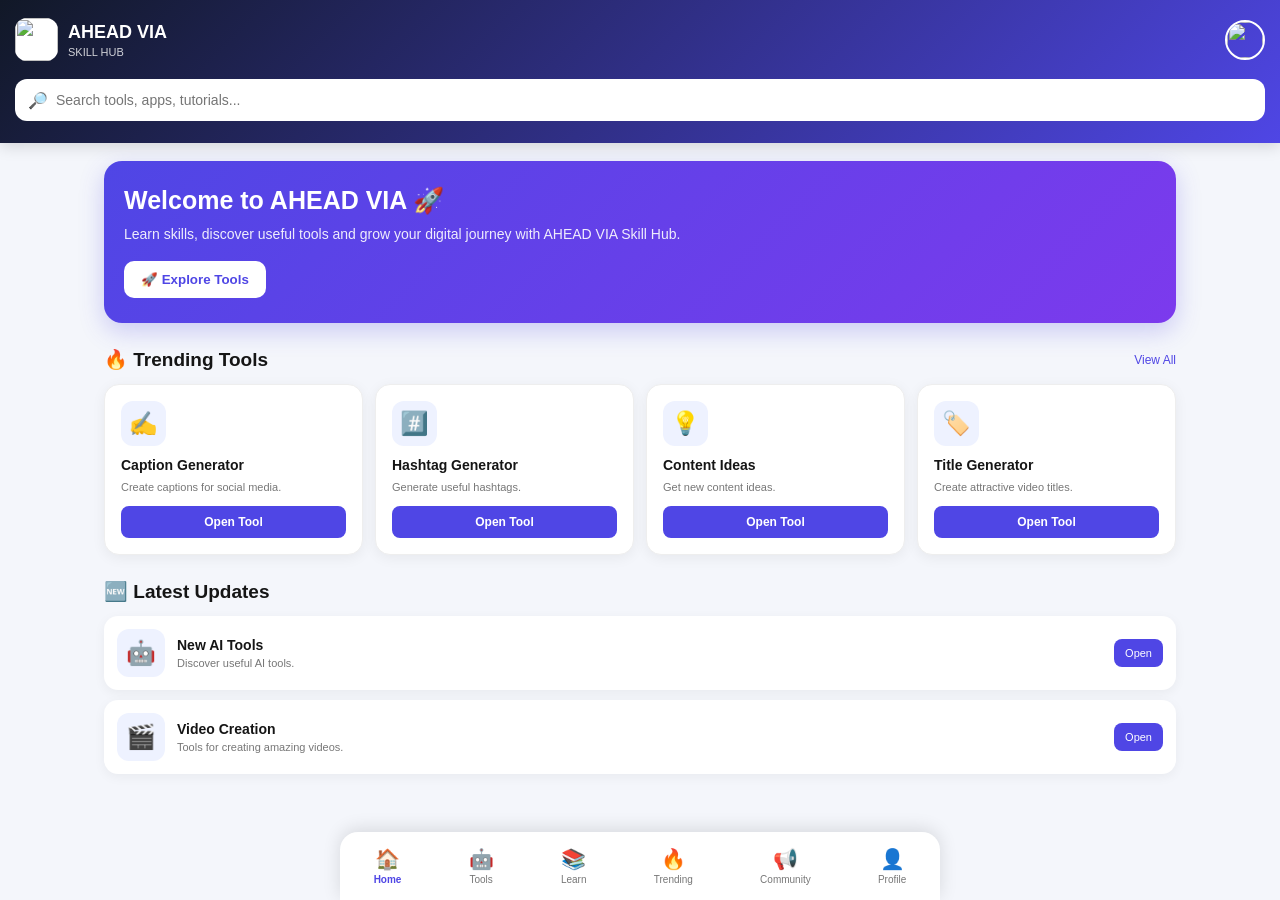
==== commit 1e20acde: "Update index.html" ====
--- a/index.html
+++ b/index.html
@@ -3,2289 +3,800 @@
 <head>
 <meta charset="UTF-8">
 <meta name="viewport" content="width=device-width, initial-scale=1.0">
-
 <title>AHEAD VIA SKILL HUB</title>
-<meta name="description"
-content="AHEAD VIA SKILL HUB — Learn AI, Create Content, Build Skills and Grow.">
 
 <style>
-:root{
-  --bg:#f7f9fc;
-  --card:#ffffff;
-  --soft:#f0f3f8;
-  --text:#101828;
-  --muted:#667085;
-  --border:#e4e7ec;
-  --primary:#635bff;
-  --primary2:#7c3aed;
-  --dark:#07111f;
-  --dark2:#0d1b2a;
-  --shadow:0 12px 35px rgba(16,24,40,.08);
-  --radius:18px;
-}
-
 *{
-  box-sizing:border-box;
-  margin:0;
-  padding:0;
-}
-
-html{
-  scroll-behavior:smooth;
+    margin:0;
+    padding:0;
+    box-sizing:border-box;
+    font-family:Arial, sans-serif;
 }
 
 body{
-  font-family:Inter,Arial,Helvetica,sans-serif;
-  background:var(--bg);
-  color:var(--text);
-  font-size:14px;
-  line-height:1.55;
-}
-
-a{
-  text-decoration:none;
-  color:inherit;
-}
-
-button{
-  font:inherit;
-  border:0;
-  cursor:pointer;
+    background:#f4f6fb;
+    color:#151515;
+    padding-bottom:80px;
+}
+
+header{
+    background:linear-gradient(135deg,#111827,#4f46e5);
+    color:white;
+    padding:18px 15px 22px;
+    position:sticky;
+    top:0;
+    z-index:100;
+    box-shadow:0 3px 15px rgba(0,0,0,.15);
+}
+
+.top{
+    display:flex;
+    align-items:center;
+    justify-content:space-between;
+}
+
+.brand{
+    display:flex;
+    align-items:center;
+    gap:10px;
+}
+
+.brand img{
+    width:43px;
+    height:43px;
+    border-radius:12px;
+    object-fit:cover;
+    background:white;
+}
+
+.brand h1{
+    font-size:18px;
+}
+
+.brand span{
+    display:block;
+    font-size:11px;
+    opacity:.8;
+    margin-top:3px;
+}
+
+.profile-btn{
+    width:40px;
+    height:40px;
+    border-radius:50%;
+    border:2px solid white;
+    overflow:hidden;
+}
+
+.profile-btn img{
+    width:100%;
+    height:100%;
+    object-fit:cover;
+}
+
+.search{
+    margin-top:18px;
+    background:white;
+    border-radius:12px;
+    display:flex;
+    align-items:center;
+    padding:0 13px;
+}
+
+.search input{
+    width:100%;
+    border:0;
+    outline:0;
+    padding:13px 8px;
+    font-size:14px;
 }
 
 .container{
-  width:min(1160px,calc(100% - 30px));
-  margin:auto;
-}
-
-/* ================= HEADER ================= */
-
-header{
-  position:sticky;
-  top:0;
-  z-index:999;
-  background:rgba(255,255,255,.92);
-  backdrop-filter:blur(16px);
-  border-bottom:1px solid var(--border);
-}
-
-.nav{
-  min-height:68px;
-  display:flex;
-  align-items:center;
-  gap:20px;
-}
-
-.logo-area{
-  display:flex;
-  align-items:center;
-  gap:10px;
-  font-weight:900;
-  white-space:nowrap;
-}
-
-.logo-area img{
-  width:40px;
-  height:40px;
-  border-radius:11px;
-  object-fit:cover;
-  background:#eee;
-}
-
-.logo-text{
-  font-size:13px;
-}
-
-.logo-text small{
-  display:block;
-  color:var(--muted);
-  font-size:8px;
-  letter-spacing:1.2px;
-}
-
-.nav-links{
-  display:flex;
-  gap:18px;
-  margin-left:auto;
-}
-
-.nav-links a{
-  font-size:12px;
-  font-weight:700;
-  color:#475467;
-}
-
-.nav-links a:hover{
-  color:var(--primary);
-}
-
-.nav-buttons{
-  display:flex;
-  gap:7px;
-}
-
-.btn{
-  display:inline-flex;
-  justify-content:center;
-  align-items:center;
-  gap:6px;
-  padding:10px 15px;
-  border-radius:10px;
-  font-size:12px;
-  font-weight:800;
-  transition:.2s;
-}
-
-.btn:hover{
-  transform:translateY(-2px);
-}
-
-.btn-primary{
-  background:linear-gradient(135deg,var(--primary),var(--primary2));
-  color:white;
-  box-shadow:0 8px 20px rgba(99,91,255,.22);
-}
-
-.btn-soft{
-  background:var(--soft);
-  color:var(--text);
-}
-
-.mobile-menu{
-  display:none;
-  background:var(--soft);
-  padding:9px 11px;
-  border-radius:10px;
-}
-
-/* ================= HERO ================= */
+    max-width:1100px;
+    margin:auto;
+    padding:18px 14px;
+}
 
 .hero{
-  padding:75px 0 60px;
-  background:
-    radial-gradient(circle at 80% 15%,rgba(124,58,237,.15),transparent 35%),
-    radial-gradient(circle at 15% 20%,rgba(99,91,255,.12),transparent 30%),
-    var(--bg);
-}
-
-.hero-grid{
-  display:grid;
-  grid-template-columns:1.1fr .9fr;
-  gap:45px;
-  align-items:center;
+    background:linear-gradient(135deg,#4f46e5,#7c3aed);
+    color:white;
+    border-radius:18px;
+    padding:25px 20px;
+    margin-bottom:20px;
+    box-shadow:0 8px 25px rgba(79,70,229,.25);
+}
+
+.hero h2{
+    font-size:25px;
+    margin-bottom:8px;
+}
+
+.hero p{
+    font-size:14px;
+    line-height:1.6;
+    opacity:.9;
+}
+
+.hero button{
+    margin-top:16px;
+    border:0;
+    background:white;
+    color:#4f46e5;
+    padding:11px 17px;
+    border-radius:10px;
+    font-weight:bold;
+    cursor:pointer;
+}
+
+.section-title{
+    display:flex;
+    justify-content:space-between;
+    align-items:center;
+    margin:25px 0 13px;
+}
+
+.section-title h2{
+    font-size:19px;
+}
+
+.section-title a{
+    font-size:12px;
+    color:#4f46e5;
+    text-decoration:none;
+}
+
+.grid{
+    display:grid;
+    grid-template-columns:repeat(2,1fr);
+    gap:12px;
+}
+
+.card{
+    background:white;
+    border-radius:15px;
+    padding:16px;
+    box-shadow:0 3px 14px rgba(0,0,0,.06);
+    border:1px solid #eee;
+    transition:.2s;
+}
+
+.card:active{
+    transform:scale(.98);
+}
+
+.icon{
+    width:45px;
+    height:45px;
+    border-radius:12px;
+    background:#eef2ff;
+    display:flex;
+    align-items:center;
+    justify-content:center;
+    font-size:23px;
+    margin-bottom:11px;
+}
+
+.card h3{
+    font-size:14px;
+    margin-bottom:6px;
+}
+
+.card p{
+    font-size:11px;
+    color:#777;
+    line-height:1.5;
+}
+
+.tool-btn{
+    margin-top:10px;
+    width:100%;
+    border:0;
+    background:#4f46e5;
+    color:white;
+    padding:9px;
+    border-radius:8px;
+    font-size:12px;
+    font-weight:bold;
+}
+
+.list-card{
+    background:white;
+    border-radius:14px;
+    padding:13px;
+    margin-bottom:10px;
+    display:flex;
+    align-items:center;
+    gap:12px;
+    box-shadow:0 3px 12px rgba(0,0,0,.05);
+}
+
+.list-icon{
+    width:48px;
+    height:48px;
+    background:#eef2ff;
+    border-radius:12px;
+    display:flex;
+    align-items:center;
+    justify-content:center;
+    font-size:24px;
+    flex-shrink:0;
+}
+
+.list-info{
+    flex:1;
+}
+
+.list-info h3{
+    font-size:14px;
+    margin-bottom:4px;
+}
+
+.list-info p{
+    color:#777;
+    font-size:11px;
+}
+
+.open-btn{
+    background:#4f46e5;
+    color:white;
+    border:0;
+    border-radius:8px;
+    padding:8px 11px;
+    font-size:11px;
+}
+
+.community{
+    background:white;
+    border-radius:16px;
+    padding:18px;
+    margin-top:12px;
+    box-shadow:0 3px 14px rgba(0,0,0,.06);
+}
+
+.community a{
+    display:flex;
+    align-items:center;
+    justify-content:space-between;
+    padding:12px 0;
+    border-bottom:1px solid #eee;
+    color:#222;
+    text-decoration:none;
+}
+
+.community a:last-child{
+    border-bottom:0;
+}
+
+.bottom-nav{
+    position:fixed;
+    bottom:0;
+    left:0;
+    right:0;
+    height:68px;
+    background:white;
+    display:flex;
+    justify-content:space-around;
+    align-items:center;
+    box-shadow:0 -3px 18px rgba(0,0,0,.12);
+    z-index:200;
+}
+
+.nav-item{
+    text-decoration:none;
+    color:#777;
+    text-align:center;
+    font-size:10px;
+    cursor:pointer;
+}
+
+.nav-item .nav-icon{
+    display:block;
+    font-size:20px;
+    margin-bottom:3px;
+}
+
+.nav-item.active{
+    color:#4f46e5;
+    font-weight:bold;
+}
+
+.page{
+    display:none;
+}
+
+.page.active{
+    display:block;
+}
+
+.profile-box{
+    background:white;
+    border-radius:18px;
+    padding:22px;
+    text-align:center;
+    box-shadow:0 4px 18px rgba(0,0,0,.07);
+}
+
+.profile-box img{
+    width:90px;
+    height:90px;
+    border-radius:50%;
+    object-fit:cover;
+    border:4px solid #4f46e5;
+}
+
+.profile-box h2{
+    margin-top:10px;
+    font-size:20px;
+}
+
+.profile-box p{
+    margin-top:8px;
+    color:#666;
+    font-size:13px;
+    line-height:1.6;
 }
 
 .badge{
-  display:inline-flex;
-  padding:6px 11px;
-  border-radius:999px;
-  background:#eeecff;
-  color:#5748d9;
-  font-size:10px;
-  font-weight:900;
-}
-
-.hero h1{
-  font-size:clamp(38px,5vw,62px);
-  line-height:1.03;
-  letter-spacing:-2px;
-  margin:16px 0;
-}
-
-.hero h1 span{
-  background:linear-gradient(90deg,var(--primary),var(--primary2));
-  -webkit-background-clip:text;
-  color:transparent;
-}
-
-.hero p{
-  color:var(--muted);
-  font-size:15px;
-  max-width:650px;
-}
-
-.hero-buttons{
-  display:flex;
-  gap:10px;
-  flex-wrap:wrap;
-  margin-top:25px;
-}
-
-.stats-mini{
-  display:flex;
-  gap:25px;
-  margin-top:28px;
-  flex-wrap:wrap;
-}
-
-.stats-mini strong{
-  display:block;
-  font-size:20px;
-}
-
-.stats-mini span{
-  font-size:10px;
-  color:var(--muted);
-}
-
-/* AI PREVIEW */
-
-.ai-preview{
-  background:var(--dark);
-  border:1px solid #20354e;
-  color:white;
-  border-radius:25px;
-  padding:20px;
-  box-shadow:0 25px 60px rgba(7,17,31,.25);
-}
-
-.preview-top{
-  display:flex;
-  justify-content:space-between;
-  font-size:11px;
-  color:#aebed0;
-}
-
-.ready{
-  color:#67e8a5;
-}
-
-.prompt-box{
-  margin:20px 0;
-  background:#101d2e;
-  border:1px solid #263a52;
-  border-radius:14px;
-  padding:16px;
-  color:#d9e3ef;
-  font-size:12px;
-}
-
-.generate-btn{
-  width:100%;
-  padding:12px;
-  background:linear-gradient(135deg,#7c3aed,#635bff);
-  color:white;
-  border-radius:11px;
-  font-weight:900;
-}
-
-.preview-results{
-  display:grid;
-  grid-template-columns:repeat(3,1fr);
-  gap:8px;
-  margin-top:10px;
-}
-
-.preview-results div{
-  background:#101d2e;
-  border:1px solid #263a52;
-  border-radius:10px;
-  text-align:center;
-  padding:10px;
-  font-size:10px;
-}
-
-/* ================= TRUST ================= */
-
-.trust{
-  background:var(--card);
-  border-top:1px solid var(--border);
-  border-bottom:1px solid var(--border);
-}
-
-.trust-grid{
-  display:grid;
-  grid-template-columns:repeat(4,1fr);
-}
-
-.trust-item{
-  text-align:center;
-  padding:18px 10px;
-}
-
-.trust-item strong{
-  display:block;
-  font-size:17px;
-}
-
-.trust-item span{
-  color:var(--muted);
-  font-size:10px;
-}
-
-/* ================= SECTION ================= */
-
-section{
-  padding:65px 0;
-}
-
-.section-head{
-  max-width:700px;
-  text-align:center;
-  margin:0 auto 30px;
-}
-
-.section-label{
-  color:var(--primary);
-  font-size:10px;
-  font-weight:900;
-  letter-spacing:1px;
-  text-transform:uppercase;
-}
-
-.section-head h2{
-  font-size:30px;
-  margin:7px 0;
-  letter-spacing:-1px;
-}
-
-.section-head p{
-  color:var(--muted);
-  font-size:13px;
-}
-
-/* ================= HOW IT WORKS ================= */
-
-.steps{
-  display:grid;
-  grid-template-columns:repeat(4,1fr);
-  gap:14px;
-}
-
-.step{
-  background:var(--card);
-  border:1px solid var(--border);
-  border-radius:16px;
-  padding:18px;
-  box-shadow:var(--shadow);
-}
-
-.number{
-  width:30px;
-  height:30px;
-  display:grid;
-  place-items:center;
-  border-radius:9px;
-  background:#eeecff;
-  color:#5748d9;
-  font-size:11px;
-  font-weight:900;
-}
-
-.step h3{
-  font-size:14px;
-  margin:13px 0 5px;
-}
-
-.step p{
-  font-size:11px;
-  color:var(--muted);
-}
-
-/* ================= DARK AI STUDIO ================= */
-
-.dark-section{
-  background:var(--dark);
-  color:white;
-}
-
-.dark-section .section-head p{
-  color:#9fb0c4;
-}
-
-.studio{
-  display:grid;
-  grid-template-columns:.9fr 1.1fr;
-  gap:18px;
-}
-
-.studio-card{
-  background:var(--dark2);
-  border:1px solid #24384f;
-  border-radius:20px;
-  padding:22px;
-}
-
-.studio-card h3{
-  font-size:18px;
-  margin-bottom:8px;
-}
-
-.studio-card p{
-  color:#9fb0c4;
-  font-size:12px;
-}
-
-.studio-input{
-  margin-top:15px;
-  background:#081421;
-  border:1px solid #263a52;
-  border-radius:13px;
-  padding:16px;
-  color:#c9d5e2;
-  min-height:100px;
-  font-size:12px;
-}
-
-.studio-types{
-  display:grid;
-  grid-template-columns:repeat(3,1fr);
-  gap:8px;
-  margin-top:15px;
-}
-
-.studio-types div{
-  padding:13px 8px;
-  text-align:center;
-  border:1px solid #263a52;
-  border-radius:10px;
-  font-size:10px;
-  color:#c9d5e2;
-}
-
-/* ================= CARDS ================= */
-
-.cards{
-  display:grid;
-  grid-template-columns:repeat(4,1fr);
-  gap:14px;
-}
-
-.card{
-  background:var(--card);
-  border:1px solid var(--border);
-  border-radius:16px;
-  padding:16px;
-  box-shadow:var(--shadow);
-  transition:.2s;
-}
-
-.card:hover{
-  transform:translateY(-4px);
-}
-
-.card-icon{
-  width:42px;
-  height:42px;
-  display:grid;
-  place-items:center;
-  border-radius:12px;
-  background:var(--soft);
-  font-size:21px;
-  margin-bottom:12px;
-}
-
-.card h3{
-  font-size:13px;
-  margin-bottom:5px;
-}
-
-.card p{
-  color:var(--muted);
-  font-size:10px;
-  margin-bottom:13px;
-}
-
-.card .btn{
-  width:100%;
-  padding:8px;
-  font-size:10px;
-}
-
-.tool-logo{
-  width:42px;
-  height:42px;
-  object-fit:contain;
-  padding:7px;
-  border-radius:10px;
-  background:#f5f7fa;
-  margin-bottom:12px;
-}
-
-/* ================= FEATURES ================= */
-
-.feature-area{
-  background:var(--soft);
-}
-
-.features{
-  display:grid;
-  grid-template-columns:repeat(3,1fr);
-  gap:15px;
-}
-
-.feature{
-  background:var(--card);
-  border:1px solid var(--border);
-  border-radius:18px;
-  padding:22px;
-}
-
-.feature-icon{
-  font-size:24px;
-}
-
-.feature h3{
-  font-size:14px;
-  margin:8px 0;
-}
-
-.feature p{
-  font-size:11px;
-  color:var(--muted);
-}
-
-/* ================= PRICING ================= */
-
-.pricing{
-  display:grid;
-  grid-template-columns:repeat(3,1fr);
-  gap:15px;
-}
-
-.price-card{
-  background:var(--card);
-  border:1px solid var(--border);
-  border-radius:20px;
-  padding:23px;
-  position:relative;
-}
-
-.price-card.popular{
-  border:2px solid var(--primary);
-}
-
-.popular-label{
-  position:absolute;
-  top:14px;
-  right:14px;
-  background:#eeecff;
-  color:#5748d9;
-  font-size:9px;
-  font-weight:900;
-  padding:5px 8px;
-  border-radius:999px;
-}
-
-.price-card h3{
-  font-size:15px;
-}
-
-.price{
-  font-size:30px;
-  font-weight:900;
-  margin:10px 0;
-}
-
-.price small{
-  color:var(--muted);
-  font-size:10px;
-}
-
-.price-card ul{
-  padding-left:17px;
-  color:var(--muted);
-  font-size:11px;
-  line-height:2;
-  margin-bottom:15px;
-}
-
-.price-card .btn{
-  width:100%;
-}
-
-/* ================= TEAM ================= */
-
-.team-card{
-  text-align:center;
-}
-
-.team-card img{
-  width:85px;
-  height:85px;
-  object-fit:cover;
-  border-radius:50%;
-  margin-bottom:10px;
-  background:var(--soft);
-}
-
-.role{
-  color:var(--primary);
-  font-size:10px;
-  font-weight:800;
-}
-
-/* ================= FAQ ================= */
-
-.faq{
-  max-width:850px;
-  margin:auto;
-}
-
-.faq details{
-  background:var(--card);
-  border:1px solid var(--border);
-  border-radius:13px;
-  padding:14px 16px;
-  margin-bottom:8px;
-}
-
-.faq summary{
-  cursor:pointer;
-  font-size:12px;
-  font-weight:800;
-}
-
-.faq p{
-  color:var(--muted);
-  font-size:11px;
-  margin-top:10px;
-}
-
-/* ================= CTA ================= */
-
-.cta{
-  background:linear-gradient(135deg,#635bff,#7c3aed);
-  color:white;
-  border-radius:25px;
-  padding:45px 25px;
-  text-align:center;
-}
-
-.cta h2{
-  font-size:32px;
-  margin-bottom:8px;
-}
-
-.cta p{
-  opacity:.88;
-  font-size:12px;
-  margin-bottom:15px;
-}
-
-.cta .btn{
-  background:white;
-  color:#5146c9;
-  margin:5px;
-}
-
-/* ================= FOOTER ================= */
-
-footer{
-  background:#06101c;
-  color:#aebed0;
-  padding:45px 0 25px;
-}
-
-.footer-grid{
-  display:grid;
-  grid-template-columns:1.5fr 1fr 1fr 1fr;
-  gap:30px;
-}
-
-.footer-brand{
-  color:white;
-  font-weight:900;
-  font-size:17px;
-}
-
-.footer h4{
-  color:white;
-  font-size:11px;
-  margin-bottom:12px;
-}
-
-.footer a{
-  display:block;
-  color:#9fb0c4;
-  font-size:10px;
-  margin:8px 0;
-}
-
-.copyright{
-  border-top:1px solid #1c3045;
-  margin-top:30px;
-  padding-top:18px;
-  font-size:9px;
-  display:flex;
-  justify-content:space-between;
-}
-
-/* ================= HELP ================= */
-
-.help-button{
-  position:fixed;
-  right:18px;
-  bottom:18px;
-  z-index:1100;
-  width:58px;
-  height:58px;
-  border-radius:50%;
-  background:linear-gradient(135deg,var(--primary),var(--primary2));
-  color:white;
-  box-shadow:0 12px 28px rgba(99,91,255,.35);
-  border:3px solid white;
-  overflow:hidden;
-}
-
-.help-button img{
-  width:100%;
-  height:100%;
-  object-fit:cover;
-}
-
-/* ================= MODAL ================= */
-
-.modal{
-  display:none;
-  position:fixed;
-  inset:0;
-  z-index:1200;
-  background:rgba(2,8,18,.68);
-  align-items:center;
-  justify-content:center;
-  padding:20px;
-}
-
-.modal.active{
-  display:flex;
-}
-
-.modal-box{
-  width:min(520px,100%);
-  background:var(--card);
-  border-radius:20px;
-  padding:22px;
-  position:relative;
-}
-
-.close{
-  position:absolute;
-  right:14px;
-  top:12px;
-  width:30px;
-  height:30px;
-  border-radius:50%;
-  background:var(--soft);
-}
-
-.modal-box h3{
-  margin-bottom:8px;
-}
-
-.modal-box p{
-  color:var(--muted);
-  font-size:12px;
-  margin-bottom:15px;
-}
-
-/* ================= MOBILE ================= */
-
-@media(max-width:950px){
-
-  .nav-links{
-    display:none;
-  }
-
-  .mobile-menu{
-    display:block;
-  }
-
-  .hero-grid,
-  .studio{
-    grid-template-columns:1fr;
-  }
-
-  .cards{
-    grid-template-columns:repeat(3,1fr);
-  }
-
-  .steps{
-    grid-template-columns:repeat(2,1fr);
-  }
-
-  .footer-grid{
-    grid-template-columns:repeat(2,1fr);
-  }
-}
-
-@media(max-width:600px){
-
-  body{
-    font-size:13px;
-  }
-
-  .container{
-    width:calc(100% - 20px);
-  }
-
-  .nav{
-    min-height:60px;
-  }
-
-  .logo-area img{
-    width:34px;
-    height:34px;
-  }
-
-  .logo-text{
+    display:inline-block;
+    margin-top:8px;
+    background:#eef2ff;
+    color:#4f46e5;
+    padding:5px 10px;
+    border-radius:20px;
     font-size:11px;
-  }
-
-  .logo-text small{
-    font-size:7px;
-  }
-
-  .nav-buttons .btn-soft{
-    display:none;
-  }
-
-  .hero{
-    padding:45px 0;
-  }
-
-  .hero h1{
-    font-size:38px;
-  }
-
-  .hero p{
-    font-size:13px;
-  }
-
-  section{
-    padding:48px 0;
-  }
-
-  .section-head h2{
-    font-size:25px;
-  }
-
-  .trust-grid{
-    grid-template-columns:repeat(2,1fr);
-  }
-
-  .cards{
-    grid-template-columns:repeat(2,1fr);
-    gap:9px;
-  }
-
-  .card{
-    padding:12px;
-  }
-
-  .card-icon,
-  .tool-logo{
-    width:36px;
-    height:36px;
-    font-size:17px;
-  }
-
-  .card h3{
-    font-size:11px;
-  }
-
-  .card p{
-    font-size:9px;
-  }
-
-  .card .btn{
-    font-size:9px;
-  }
-
-  .steps,
-  .features,
-  .pricing{
-    grid-template-columns:1fr;
-  }
-
-  .studio-types{
-    grid-template-columns:repeat(2,1fr);
-  }
-
-  .footer-grid{
-    grid-template-columns:1fr 1fr;
-  }
-
-  .copyright{
-    display:block;
-  }
-
-  .copyright span{
-    display:block;
-    margin-bottom:5px;
-  }
-
-  .cta h2{
-    font-size:25px;
-  }
-
-  .help-button{
-    width:52px;
-    height:52px;
-    right:12px;
-    bottom:12px;
-  }
+}
+
+@media(min-width:700px){
+    .grid{
+        grid-template-columns:repeat(4,1fr);
+    }
+
+    .bottom-nav{
+        width:600px;
+        left:50%;
+        transform:translateX(-50%);
+        border-radius:18px 18px 0 0;
+    }
 }
 </style>
 </head>
 
 <body>
 
-<!-- ================= HEADER ================= -->
-
 <header>
-<div class="container nav">
-
-<a href="#home" class="logo-area">
-
-<img src="assets/logo.png"
-alt="AHEAD VIA SKILL HUB Logo"
-onerror="this.style.display='none'">
-
-<div class="logo-text">
-AHEAD VIA SKILL HUB
-<small>LEARN • CREATE • EARN • GROW</small>
-</div>
-
-</a>
-
-<nav class="nav-links">
-
-<a href="#home">Home</a>
-<a href="#studio">AI Studio</a>
-<a href="#tools">AI Tools</a>
-<a href="#generators">Generators</a>
-<a href="#skills">Skills</a>
-<a href="#pricing">Plans</a>
+    <div class="top">
+
+        <div class="brand">
+            <img src="https://i.ibb.co.com/xd1bjsh/1788349715746.png">
+            <div>
+                <h1>AHEAD VIA</h1>
+                <span>SKILL HUB</span>
+            </div>
+        </div>
+
+        <div class="profile-btn">
+            <img src="https://i.ibb.co.com/mrY7gSbv/IMG-20260826-201650-466.jpg">
+        </div>
+
+    </div>
+
+    <div class="search">
+        🔎
+        <input type="text" id="searchInput"
+        placeholder="Search tools, apps, tutorials...">
+    </div>
+</header>
+
+
+<main class="container">
+
+<!-- HOME -->
+
+<section id="home" class="page active">
+
+    <div class="hero">
+        <h2>Welcome to AHEAD VIA 🚀</h2>
+        <p>
+            Learn skills, discover useful tools and grow your
+            digital journey with AHEAD VIA Skill Hub.
+        </p>
+
+        <button onclick="showPage('tools')">
+            🚀 Explore Tools
+        </button>
+    </div>
+
+
+    <div class="section-title">
+        <h2>🔥 Trending Tools</h2>
+        <a href="#" onclick="showPage('trending')">View All</a>
+    </div>
+
+    <div class="grid">
+
+        <div class="card">
+            <div class="icon">✍️</div>
+            <h3>Caption Generator</h3>
+            <p>Create captions for social media.</p>
+            <button class="tool-btn">Open Tool</button>
+        </div>
+
+        <div class="card">
+            <div class="icon">#️⃣</div>
+            <h3>Hashtag Generator</h3>
+            <p>Generate useful hashtags.</p>
+            <button class="tool-btn">Open Tool</button>
+        </div>
+
+        <div class="card">
+            <div class="icon">💡</div>
+            <h3>Content Ideas</h3>
+            <p>Get new content ideas.</p>
+            <button class="tool-btn">Open Tool</button>
+        </div>
+
+        <div class="card">
+            <div class="icon">🏷️</div>
+            <h3>Title Generator</h3>
+            <p>Create attractive video titles.</p>
+            <button class="tool-btn">Open Tool</button>
+        </div>
+
+    </div>
+
+
+    <div class="section-title">
+        <h2>🆕 Latest Updates</h2>
+    </div>
+
+    <div class="list-card">
+        <div class="list-icon">🤖</div>
+        <div class="list-info">
+            <h3>New AI Tools</h3>
+            <p>Discover useful AI tools.</p>
+        </div>
+        <button class="open-btn">Open</button>
+    </div>
+
+    <div class="list-card">
+        <div class="list-icon">🎬</div>
+        <div class="list-info">
+            <h3>Video Creation</h3>
+            <p>Tools for creating amazing videos.</p>
+        </div>
+        <button class="open-btn">Open</button>
+    </div>
+
+</section>
+
+
+<!-- TOOLS -->
+
+<section id="tools" class="page">
+
+    <div class="section-title">
+        <h2>🤖 All Tools</h2>
+    </div>
+
+    <div class="grid">
+
+        <div class="card">
+            <div class="icon">✍️</div>
+            <h3>Caption Generator</h3>
+            <p>Facebook, Instagram, TikTok & YouTube captions.</p>
+            <button class="tool-btn">Open</button>
+        </div>
+
+        <div class="card">
+            <div class="icon">#️⃣</div>
+            <h3>Hashtag Generator</h3>
+            <p>Generate hashtags based on your topic.</p>
+            <button class="tool-btn">Open</button>
+        </div>
+
+        <div class="card">
+            <div class="icon">💡</div>
+            <h3>Content Ideas</h3>
+            <p>Find fresh content ideas.</p>
+            <button class="tool-btn">Open</button>
+        </div>
+
+        <div class="card">
+            <div class="icon">🏷️</div>
+            <h3>Title Generator</h3>
+            <p>Create powerful titles.</p>
+            <button class="tool-btn">Open</button>
+        </div>
+
+        <div class="card">
+            <div class="icon">🖼️</div>
+            <h3>Thumbnail Maker</h3>
+            <p>Create YouTube thumbnails.</p>
+            <button class="tool-btn">Open</button>
+        </div>
+
+        <div class="card">
+            <div class="icon">🎨</div>
+            <h3>Background Maker</h3>
+            <p>Create beautiful backgrounds.</p>
+            <button class="tool-btn">Open</button>
+        </div>
+
+        <div class="card">
+            <div class="icon">🤖</div>
+            <h3>AI Prompt Generator</h3>
+            <p>Generate useful AI prompts.</p>
+            <button class="tool-btn">Open</button>
+        </div>
+
+        <div class="card">
+            <div class="icon">✈️</div>
+            <h3>Telegram Tools</h3>
+            <p>Useful Telegram resources.</p>
+            <button class="tool-btn">Open</button>
+        </div>
+
+    </div>
+
+</section>
+
+
+<!-- LEARN -->
+
+<section id="learn" class="page">
+
+    <div class="section-title">
+        <h2>📚 Learn</h2>
+    </div>
+
+    <div class="list-card">
+        <div class="list-icon">🎬</div>
+        <div class="list-info">
+            <h3>How to Make a Video</h3>
+            <p>Learn the basics of video creation.</p>
+        </div>
+        <button class="open-btn">Read</button>
+    </div>
+
+    <div class="list-card">
+        <div class="list-icon">✂️</div>
+        <div class="list-info">
+            <h3>Video Editing</h3>
+            <p>Learn professional editing basics.</p>
+        </div>
+        <button class="open-btn">Read</button>
+    </div>
+
+    <div class="list-card">
+        <div class="list-icon">📱</div>
+        <div class="list-info">
+            <h3>Facebook Reels</h3>
+            <p>Learn how to grow with Reels.</p>
+        </div>
+        <button class="open-btn">Read</button>
+    </div>
+
+    <div class="list-card">
+        <div class="list-icon">▶️</div>
+        <div class="list-info">
+            <h3>YouTube Shorts</h3>
+            <p>Learn YouTube Shorts growth.</p>
+        </div>
+        <button class="open-btn">Read</button>
+    </div>
+
+    <div class="list-card">
+        <div class="list-icon">📸</div>
+        <div class="list-info">
+            <h3>Instagram Reels</h3>
+            <p>Learn Instagram content growth.</p>
+        </div>
+        <button class="open-btn">Read</button>
+    </div>
+
+</section>
+
+
+<!-- TRENDING -->
+
+<section id="trending" class="page">
+
+    <div class="section-title">
+        <h2>🔥 Trending</h2>
+    </div>
+
+    <div class="grid">
+
+        <div class="card">
+            <div class="icon">🚀</div>
+            <h3>Popular Creator Tools</h3>
+            <p>Useful tools for creators.</p>
+            <button class="tool-btn">Explore</button>
+        </div>
+
+        <div class="card">
+            <div class="icon">🆕</div>
+            <h3>New Tools</h3>
+            <p>Recently added tools.</p>
+            <button class="tool-btn">Explore</button>
+        </div>
+
+        <div class="card">
+            <div class="icon">⭐</div>
+            <h3>Featured Tools</h3>
+            <p>Selected tools from AHEAD VIA.</p>
+            <button class="tool-btn">Explore</button>
+        </div>
+
+        <div class="card">
+            <div class="icon">📢</div>
+            <h3>Latest Updates</h3>
+            <p>Stay connected with AHEAD VIA.</p>
+            <button class="tool-btn">View</button>
+        </div>
+
+    </div>
+
+</section>
+
+
+<!-- COMMUNITY -->
+
+<section id="community" class="page">
+
+    <div class="section-title">
+        <h2>📢 Community</h2>
+    </div>
+
+    <div class="community">
+
+        <a href="https://t.me/Aheadvia1298gf" target="_blank">
+            <span>📢 AHEAD VIA Channel</span>
+            <span>➜</span>
+        </a>
+
+        <a href="https://t.me/Aheadviaiskill_hab" target="_blank">
+            <span>📢 AHEAD VIA Skill Hub</span>
+            <span>➜</span>
+        </a>
+
+        <a href="https://t.me/aheadskillhub120" target="_blank">
+            <span>👥 AHEAD VIA Group</span>
+            <span>➜</span>
+        </a>
+
+        <a href="https://t.me/aheadskillhub12" target="_blank">
+            <span>👥 Community Group</span>
+            <span>➜</span>
+        </a>
+
+        <a href="https://www.youtube.com/@KittySnipsStories"
+           target="_blank">
+            <span>▶️ YouTube</span>
+            <span>➜</span>
+        </a>
+
+        <a href="https://www.facebook.com/share/19YtirSEwS/"
+           target="_blank">
+            <span>📘 Facebook</span>
+            <span>➜</span>
+        </a>
+
+    </div>
+
+</section>
+
+
+<!-- PROFILE -->
+
+<section id="profile" class="page">
+
+    <div class="profile-box">
+
+        <img src="https://i.ibb.co.com/mrY7gSbv/IMG-20260826-201650-466.jpg">
+
+        <h2>ABDUL AHAD 🥰✅</h2>
+
+        <span class="badge">AHEAD VIA SKILL HUB</span>
+
+        <p>
+            AI Tools, Video Creation, Video Thumbnail,
+            Websites, Content Creation and Digital Skills.
+            Learn useful skills and discover powerful tools
+            with AHEAD VIA.
+        </p>
+
+    </div>
+
+</section>
+
+</main>
+
+
+<!-- BOTTOM NAVIGATION -->
+
+<nav class="bottom-nav">
+
+    <div class="nav-item active" onclick="showPage('home',this)">
+        <span class="nav-icon">🏠</span>
+        Home
+    </div>
+
+    <div class="nav-item" onclick="showPage('tools',this)">
+        <span class="nav-icon">🤖</span>
+        Tools
+    </div>
+
+    <div class="nav-item" onclick="showPage('learn',this)">
+        <span class="nav-icon">📚</span>
+        Learn
+    </div>
+
+    <div class="nav-item" onclick="showPage('trending',this)">
+        <span class="nav-icon">🔥</span>
+        Trending
+    </div>
+
+    <div class="nav-item" onclick="showPage('community',this)">
+        <span class="nav-icon">📢</span>
+        Community
+    </div>
+
+    <div class="nav-item" onclick="showPage('profile',this)">
+        <span class="nav-icon">👤</span>
+        Profile
+    </div>
 
 </nav>
 
-<div class="nav-buttons">
-
-<button class="btn btn-soft" onclick="toggleDark()">🌙</button>
-
-<a href="#studio" class="btn btn-primary">
-Get Started
-</a>
-
-</div>
-
-<button class="mobile-menu"
-onclick="showModal('Menu','Use the sections below to explore AHEAD VIA SKILL HUB.')">
-☰
-</button>
-
-</div>
-</header>
-
-
-<!-- ================= HERO ================= -->
-
-<main id="home">
-
-<section class="hero">
-
-<div class="container hero-grid">
-
-<div>
-
-<span class="badge">
-AI + CREATOR LEARNING PLATFORM
-</span>
-
-<h1>
-Learn AI.<br>
-<span>Create Anything.</span><br>
-Grow Everywhere.
-</h1>
-
-<p>
-A professional creator hub for learning AI tools,
-generating content, creating videos and images,
-improving social media content and building digital skills.
-</p>
-
-<div class="hero-buttons">
-
-<a href="#studio" class="btn btn-primary">
-✨ Open AI Studio
-</a>
-
-<a href="#skills" class="btn btn-soft">
-📚 Explore Skills
-</a>
-
-</div>
-
-<div class="stats-mini">
-
-<div>
-<strong>100+</strong>
-<span>Creator Resources</span>
-</div>
-
-<div>
-<strong>50+</strong>
-<span>AI Workflows</span>
-</div>
-
-<div>
-<strong>24/7</strong>
-<span>Learn & Create</span>
-</div>
-
-</div>
-
-</div>
-
-
-<div class="ai-preview">
-
-<div class="preview-top">
-
-<strong>✦ AHEAD AI STUDIO</strong>
-
-<span class="ready">
-● READY
-</span>
-
-</div>
-
-<div class="prompt-box">
-
-Tell us what you want to create...
-
-<br><br>
-
-<strong>
-“Create a professional Facebook Reel about AI learning.”
-</strong>
-
-</div>
-
-<button class="generate-btn"
-onclick="showModal('AI Studio','The interface is ready for an AI API connection. After connecting an AI provider, this can become a live generator.')">
-
-✨ Generate
-
-</button>
-
-<div class="preview-results">
-
-<div>✍️<br>Text</div>
-<div>🎨<br>Design</div>
-<div>🎬<br>Video</div>
-
-</div>
-
-</div>
-
-</div>
-
-</section>
-
-
-<!-- ================= TRUST ================= -->
-
-<div class="trust">
-
-<div class="container trust-grid">
-
-<div class="trust-item">
-<strong>🤖 AI Tools</strong>
-<span>Powerful creator tools</span>
-</div>
-
-<div class="trust-item">
-<strong>✨ Generators</strong>
-<span>Create content faster</span>
-</div>
-
-<div class="trust-item">
-<strong>📚 Skills</strong>
-<span>Learn practical skills</span>
-</div>
-
-<div class="trust-item">
-<strong>🌍 Global</strong>
-<span>Create for worldwide audiences</span>
-</div>
-
-</div>
-
-</div>
-
-
-<!-- ================= HOW IT WORKS ================= -->
-
-<section>
-
-<div class="container">
-
-<div class="section-head">
-
-<span class="section-label">
-Simple Workflow
-</span>
-
-<h2>
-How AHEAD VIA Works
-</h2>
-
-<p>
-Learn the skill, choose the right tool,
-create your content and publish it with confidence.
-</p>
-
-</div>
-
-
-<div class="steps">
-
-<div class="step">
-<div class="number">01</div>
-<h3>Choose a Skill</h3>
-<p>
-Pick Facebook, YouTube, AI video,
-design or another creator skill.
-</p>
-</div>
-
-
-<div class="step">
-<div class="number">02</div>
-<h3>Choose a Tool</h3>
-<p>
-Explore AI tools and choose the
-workflow for your project.
-</p>
-</div>
-
-
-<div class="step">
-<div class="number">03</div>
-<h3>Create</h3>
-<p>
-Use generators, prompts,
-templates and guided workflows.
-</p>
-</div>
-
-
-<div class="step">
-<div class="number">04</div>
-<h3>Publish & Grow</h3>
-<p>
-Optimize captions, hashtags,
-titles and publishing strategy.
-</p>
-</div>
-
-</div>
-
-</div>
-
-</section>
-
-
-<!-- ================= AI STUDIO ================= -->
-
-<section class="dark-section" id="studio">
-
-<div class="container">
-
-<div class="section-head">
-
-<span class="section-label">
-AI Workspace
-</span>
-
-<h2>
-One Studio. Many Creation Paths.
-</h2>
-
-<p>
-Start with an idea and turn it into text,
-visuals, video, voice or social content.
-</p>
-
-</div>
-
-
-<div class="studio">
-
-<div class="studio-card">
-
-<h3>
-What do you want to create?
-</h3>
-
-<p>
-Write your idea in normal language.
-</p>
-
-<div class="studio-input">
-
-Example:
-
-<br><br>
-
-“Make a 30-second YouTube Short script
-about 5 useful AI tools for beginners.”
-
-</div>
-
-<br>
-
-<button class="generate-btn"
-onclick="showModal('Generate Project','A real AI generator requires an API/backend connection. The interface is prepared for that connection.')">
-
-Generate Project
-
-</button>
-
-</div>
-
-
-<div class="studio-card">
-
-<h3>
-Choose your creation type
-</h3>
-
-<div class="studio-types">
-
-<div>✍️<br>Writing</div>
-<div>🎨<br>Image</div>
-<div>🎬<br>Video</div>
-<div>🎙️<br>Voice</div>
-<div>📱<br>Social</div>
-<div>🚀<br>Marketing</div>
-
-</div>
-
-</div>
-
-</div>
-
-</div>
-
-</section>
-
-
-<!-- ================= AI TOOLS ================= -->
-
-<section id="tools">
-
-<div class="container">
-
-<div class="section-head">
-
-<span class="section-label">
-Explore
-</span>
-
-<h2>
-AI Tools
-</h2>
-
-<p>
-Popular platforms for writing, design,
-video, voice and creator workflows.
-</p>
-
-</div>
-
-
-<div class="cards">
-
-
-<div class="card">
-
-<img class="tool-logo"
-src="https://cdn.simpleicons.org/openai"
-alt="ChatGPT">
-
-<h3>ChatGPT</h3>
-
-<p>
-AI writing, ideas and assistance.
-</p>
-
-<a class="btn btn-soft"
-href="https://chatgpt.com/"
-target="_blank">
-Open Tool ↗
-</a>
-
-</div>
-
-
-<div class="card">
-
-<img class="tool-logo"
-src="https://cdn.simpleicons.org/googlegemini"
-alt="Gemini">
-
-<h3>Google Gemini</h3>
-
-<p>
-AI research and creative workflows.
-</p>
-
-<a class="btn btn-soft"
-href="https://gemini.google.com/"
-target="_blank">
-Open Tool ↗
-</a>
-
-</div>
-
-
-<div class="card">
-
-<img class="tool-logo"
-src="https://cdn.simpleicons.org/canva"
-alt="Canva">
-
-<h3>Canva</h3>
-
-<p>
-Design posts, banners and graphics.
-</p>
-
-<a class="btn btn-soft"
-href="https://www.canva.com/"
-target="_blank">
-Open Tool ↗
-</a>
-
-</div>
-
-
-<div class="card">
-
-<img class="tool-logo"
-src="https://cdn.simpleicons.org/capcut"
-alt="CapCut">
-
-<h3>CapCut</h3>
-
-<p>
-Edit Shorts, Reels and videos.
-</p>
-
-<a class="btn btn-soft"
-href="https://www.capcut.com/"
-target="_blank">
-Open Tool ↗
-</a>
-
-</div>
-
-
-<div class="card">
-
-<div class="card-icon">🎬</div>
-
-<h3>Runway</h3>
-
-<p>
-AI video creation workflows.
-</p>
-
-<a class="btn btn-soft"
-href="https://runwayml.com/"
-target="_blank">
-Open Tool ↗
-</a>
-
-</div>
-
-
-<div class="card">
-
-<div class="card-icon">🎙️</div>
-
-<h3>ElevenLabs</h3>
-
-<p>
-AI voice and audio creation.
-</p>
-
-<a class="btn btn-soft"
-href="https://elevenlabs.io/"
-target="_blank">
-Open Tool ↗
-</a>
-
-</div>
-
-
-<div class="card">
-
-<div class="card-icon">🧑‍💻</div>
-
-<h3>HeyGen</h3>
-
-<p>
-AI avatar and video workflows.
-</p>
-
-<a class="btn btn-soft"
-href="https://www.heygen.com/"
-target="_blank">
-Open Tool ↗
-</a>
-
-</div>
-
-
-<div class="card">
-
-<div class="card-icon">🔥</div>
-
-<h3>Adobe Firefly</h3>
-
-<p>
-Generative creative design.
-</p>
-
-<a class="btn btn-soft"
-href="https://firefly.adobe.com/"
-target="_blank">
-Open Tool ↗
-</a>
-
-</div>
-
-
-</div>
-
-</div>
-
-</section>
-
-
-<!-- ================= GENERATORS ================= -->
-
-<section style="background:var(--soft)" id="generators">
-
-<div class="container">
-
-<div class="section-head">
-
-<span class="section-label">
-Create Faster
-</span>
-
-<h2>
-AI Generators
-</h2>
-
-<p>
-Choose a workflow and open the generator interface.
-</p>
-
-</div>
-
-
-<div class="cards">
-
-
-<div class="card">
-<div class="card-icon">✍️</div>
-<h3>Caption Generator</h3>
-<p>Create social captions.</p>
-<button class="btn btn-primary"
-onclick="showModal('Caption Generator','Your caption generator interface can be connected to an AI API here.')">
-Open Generator
-</button>
-</div>
-
-
-<div class="card">
-<div class="card-icon">#️⃣</div>
-<h3>Hashtag Generator</h3>
-<p>Generate hashtag ideas.</p>
-<button class="btn btn-primary"
-onclick="showModal('Hashtag Generator','Your hashtag generator interface can be connected here.')">
-Open Generator
-</button>
-</div>
-
-
-<div class="card">
-<div class="card-icon">🎬</div>
-<h3>Video Prompt Generator</h3>
-<p>Create detailed video prompts.</p>
-<button class="btn btn-primary"
-onclick="showModal('Video Prompt Generator','Your video prompt generator interface is ready for AI connection.')">
-Open Generator
-</button>
-</div>
-
-
-<div class="card">
-<div class="card-icon">🖼️</div>
-<h3>Image Prompt Generator</h3>
-<p>Create visual prompts.</p>
-<button class="btn btn-primary"
-onclick="showModal('Image Prompt Generator','Your image prompt generator can be connected to an AI model.')">
-Open Generator
-</button>
-</div>
-
-
-<div class="card">
-<div class="card-icon">📖</div>
-<h3>Story Generator</h3>
-<p>Turn ideas into stories.</p>
-<button class="btn btn-primary"
-onclick="showModal('Story Generator','Story generation interface ready.')">
-Open Generator
-</button>
-</div>
-
-
-<div class="card">
-<div class="card-icon">📝</div>
-<h3>Script Generator</h3>
-<p>Create Shorts and Reel scripts.</p>
-<button class="btn btn-primary"
-onclick="showModal('Script Generator','Script generation interface ready.')">
-Open Generator
-</button>
-</div>
-
-
-<div class="card">
-<div class="card-icon">▶️</div>
-<h3>YouTube Title</h3>
-<p>Create stronger titles.</p>
-<button class="btn btn-primary"
-onclick="showModal('YouTube Title Generator','YouTube title generation interface ready.')">
-Open Generator
-</button>
-</div>
-
-
-<div class="card">
-<div class="card-icon">🎨</div>
-<h3>Thumbnail Ideas</h3>
-<p>Create thumbnail concepts.</p>
-<button class="btn btn-primary"
-onclick="showModal('Thumbnail Generator','Thumbnail generator interface ready.')">
-Open Generator
-</button>
-</div>
-
-
-</div>
-
-</div>
-
-</section>
-
-
-<!-- ================= SKILLS ================= -->
-
-<section id="skills">
-
-<div class="container">
-
-<div class="section-head">
-
-<span class="section-label">
-Skill Academy
-</span>
-
-<h2>
-Learn Skills, Not Just Tools
-</h2>
-
-<p>
-Step-by-step creator skills for social media and AI workflows.
-</p>
-
-</div>
-
-
-<div class="cards">
-
-
-<div class="card">
-<div class="card-icon">📘</div>
-<h3>Facebook Reels</h3>
-<p>Create, upload and optimize Reels.</p>
-<button class="btn btn-soft"
-onclick="showModal('Facebook Reels Skill','Learn the workflow from idea to publishing.')">
-Learn Skill
-</button>
-</div>
-
-
-<div class="card">
-<div class="card-icon">▶️</div>
-<h3>YouTube Shorts</h3>
-<p>Titles, descriptions and Shorts.</p>
-<button class="btn btn-soft"
-onclick="showModal('YouTube Shorts Skill','Learn the Shorts workflow.')">
-Learn Skill
-</button>
-</div>
-
-
-<div class="card">
-<div class="card-icon">🎨</div>
-<h3>AI Image Creation</h3>
-<p>Prompts and visual consistency.</p>
-<button class="btn btn-soft"
-onclick="showModal('AI Image Skill','Learn practical image-generation workflows.')">
-Learn Skill
-</button>
-</div>
-
-
-<div class="card">
-<div class="card-icon">🎬</div>
-<h3>AI Video Creation</h3>
-<p>Stories, scenes and prompts.</p>
-<button class="btn btn-soft"
-onclick="showModal('AI Video Skill','Learn practical AI video workflows.')">
-Learn Skill
-</button>
-</div>
-
-
-<div class="card">
-<div class="card-icon">#️⃣</div>
-<h3>Hashtag Strategy</h3>
-<p>Build useful hashtag sets.</p>
-<button class="btn btn-soft"
-onclick="showModal('Hashtag Skill','Learn how to structure hashtag sets.')">
-Learn Skill
-</button>
-</div>
-
-
-<div class="card">
-<div class="card-icon">🚀</div>
-<h3>Content Growth</h3>
-<p>Ideas, consistency and publishing.</p>
-<button class="btn btn-soft"
-onclick="showModal('Growth Skill','Learn a practical content workflow.')">
-Learn Skill
-</button>
-</div>
-
-
-</div>
-
-</div>
-
-</section>
-
-
-<!-- ================= FEATURES ================= -->
-
-<section class="feature-area">
-
-<div class="container">
-
-<div class="section-head">
-
-<span class="section-label">
-Why AHEAD
-</span>
-
-<h2>
-Everything in One Creator Hub
-</h2>
-
-<p>
-Learn → Create → Edit → Publish → Grow.
-</p>
-
-</div>
-
-
-<div class="features">
-
-<div class="feature">
-<div class="feature-icon">⚡</div>
-<h3>Fast Workflow</h3>
-<p>
-Find the right tool or generator quickly.
-</p>
-</div>
-
-
-<div class="feature">
-<div class="feature-icon">🌍</div>
-<h3>Global Content</h3>
-<p>
-Create for different countries and languages.
-</p>
-</div>
-
-
-<div class="feature">
-<div class="feature-icon">📱</div>
-<h3>Mobile First</h3>
-<p>
-Designed for phones and desktop.
-</p>
-</div>
-
-</div>
-
-</div>
-
-</section>
-
-
-<!-- ================= PRICING ================= -->
-
-<section id="pricing">
-
-<div class="container">
-
-<div class="section-head">
-
-<span class="section-label">
-Creator Plans
-</span>
-
-<h2>
-Choose Your Creator Path
-</h2>
-
-<p>
-Sample membership interface for the future platform.
-</p>
-
-</div>
-
-
-<div class="pricing">
-
-
-<div class="price-card">
-
-<h3>Starter</h3>
-
-<div class="price">
-Free
-<small>/ forever</small>
-</div>
-
-<ul>
-<li>Basic AI learning</li>
-<li>Selected tools</li>
-<li>Starter generators</li>
-<li>Community resources</li>
-</ul>
-
-<a href="#studio" class="btn btn-soft">
-Start Free
-</a>
-
-</div>
-
-
-<div class="price-card popular">
-
-<span class="popular-label">
-POPULAR
-</span>
-
-<h3>Creator</h3>
-
-<div class="price">
-$9
-<small>/ month</small>
-</div>
-
-<ul>
-<li>More generators</li>
-<li>Advanced workflows</li>
-<li>Templates & prompts</li>
-<li>Creator resources</li>
-</ul>
-
-<a href="#studio" class="btn btn-primary">
-Choose Creator
-</a>
-
-</div>
-
-
-<div class="price-card">
-
-<h3>Pro</h3>
-
-<div class="price">
-$19
-<small>/ month</small>
-</div>
-
-<ul>
-<li>Full creator workspace</li>
-<li>Premium workflows</li>
-<li>Advanced tools</li>
-<li>Priority resources</li>
-</ul>
-
-<a href="#studio" class="btn btn-soft">
-Choose Pro
-</a>
-
-</div>
-
-
-</div>
-
-</div>
-
-</section>
-
-
-<!-- ================= TEAM ================= -->
-
-<section id="team">
-
-<div class="container">
-
-<div class="section-head">
-
-<span class="section-label">
-Our Team
-</span>
-
-<h2>
-Meet the AHEAD VIA Team
-</h2>
-
-<p>
-Your three original team photos are reserved here.
-</p>
-
-</div>
-
-
-<div class="cards">
-
-
-<div class="card team-card">
-
-<img src="assets/team1.jpg"
-alt="Abdul Ahad">
-
-<h3>
-Abdul Ahad
-</h3>
-
-<div class="role">
-Founder & Owner
-</div>
-
-<p>
-Leading AHEAD VIA SKILL HUB.
-</p>
-
-</div>
-
-
-<div class="card team-card">
-
-<img src="assets/team2.jpg"
-alt="Miss Saima Islam">
-
-<h3>
-Miss Saima Islam
-</h3>
-
-<div class="role">
-Website Admin
-</div>
-
-<p>
-Supporting website administration.
-</p>
-
-</div>
-
-
-<div class="card team-card">
-
-<img src="assets/team3.jpg"
-alt="Jannat Akhter">
-
-<h3>
-Jannat Akhter
-</h3>
-
-<div class="role">
-Admin
-</div>
-
-<p>
-Supporting the platform community.
-</p>
-
-</div>
-
-
-</div>
-
-</div>
-
-</section>
-
-
-<!-- ================= FAQ ================= -->
-
-<section>
-
-<div class="container">
-
-<div class="section-head">
-
-<span class="section-label">
-FAQ
-</span>
-
-<h2>
-Frequently Asked Questions
-</h2>
-
-</div>
-
-
-<div class="faq">
-
-
-<details>
-<summary>
-What is AHEAD VIA SKILL HUB?
-</summary>
-
-<p>
-A creator learning platform for AI tools,
-content generation, social media skills and practical workflows.
-</p>
-
-</details>
-
-
-<details>
-<summary>
-Are the AI generators real?
-</summary>
-
-<p>
-The website interface is prepared for AI generation.
-A real AI generator requires an API or backend connection.
-</p>
-
-</details>
-
-
-<details>
-<summary>
-Can I learn Facebook and YouTube?
-</summary>
-
-<p>
-Yes. The Skill Academy is designed for Facebook,
-Reels, YouTube Shorts and other creator workflows.
-</p>
-
-</details>
-
-
-<details>
-<summary>
-Will the website work on mobile?
-</summary>
-
-<p>
-Yes. The layout is responsive and optimized for mobile screens.
-</p>
-
-</details>
-
-
-</div>
-
-</div>
-
-</section>
-
-
-<!-- ================= CTA ================= -->
-
-<section>
-
-<div class="container">
-
-<div class="cta">
-
-<h2>
-Ready to Create Something?
-</h2>
-
-<p>
-Start learning, explore AI tools and build your next piece of content.
-</p>
-
-<a href="#studio" class="btn">
-Open AI Studio
-</a>
-
-<a href="#generators" class="btn">
-Explore Generators
-</a>
-
-</div>
-
-</div>
-
-</section>
-
-</main>
-
-
-<!-- ================= FOOTER ================= -->
-
-<footer id="contact">
-
-<div class="container">
-
-<div class="footer-grid">
-
-
-<div>
-
-<div class="footer-brand">
-AHEAD VIA SKILL HUB
-</div>
-
-<p style="font-size:10px;max-width:280px;margin-top:10px">
-
-LEARN • CREATE • EARN • GROW
-
-<br><br>
-
-AI learning, creator tools,
-generators and practical social media skills.
-
-</p>
-
-</div>
-
-
-<div>
-
-<h4>
-Platform
-</h4>
-
-<a href="#studio">
-AI Studio
-</a>
-
-<a href="#tools">
-AI Tools
-</a>
-
-<a href="#generators">
-AI Generators
-</a>
-
-<a href="#skills">
-Skill Academy
-</a>
-
-</div>
-
-
-<div>
-
-<h4>
-Social
-</h4>
-
-<a href="https://www.youtube.com/@KittySnipsStories"
-target="_blank">
-YouTube
-</a>
-
-<a href="https://www.facebook.com/"
-target="_blank">
-Facebook
-</a>
-
-<a href="https://www.instagram.com/"
-target="_blank">
-Instagram
-</a>
-
-<a href="https://t.me/Aheadvia1298"
-target="_blank">
-Telegram
-</a>
-
-</div>
-
-
-<div>
-
-<h4>
-Company
-</h4>
-
-<a href="#team">
-Our Team
-</a>
-
-<a href="#contact">
-Contact
-</a>
-
-<a href="#"
-onclick="showModal('About AHEAD VIA','AHEAD VIA SKILL HUB is a creator-focused learning and AI tools platform.')">
-About
-</a>
-
-<a href="#"
-onclick="showModal('Help Center','Use the Help button to request assistance.')">
-Help
-</a>
-
-</div>
-
-
-</div>
-
-
-<div class="copyright">
-
-<span>
-© 2026 AHEAD VIA SKILL HUB. All rights reserved.
-</span>
-
-<span>
-LEARN • CREATE • EARN • GROW
-</span>
-
-</div>
-
-</div>
-
-</footer>
-
-
-<!-- ================= HELP BUTTON ================= -->
-
-<button class="help-button"
-onclick="showModal(
-'AHEAD VIA Help',
-'Tell us what you need help with. Your Help Center can be connected to WhatsApp or Messenger.'
-)">
-
-<img src="assets/help.png"
-alt="Help"
-onerror="this.style.display='none';this.parentElement.innerHTML='?'">
-
-</button>
-
-
-<!-- ================= MODAL ================= -->
-
-<div class="modal" id="modal">
-
-<div class="modal-box">
-
-<button class="close"
-onclick="closeModal()">
-×
-</button>
-
-<h3 id="modalTitle">
-AHEAD VIA
-</h3>
-
-<p id="modalText">
-Welcome.
-</p>
-
-<a class="btn btn-primary"
-href="#contact"
-onclick="closeModal()">
-Contact Support
-</a>
-
-</div>
-
-</div>
-
 
 <script>
 
-/* MODAL */
-
-function showModal(title,text){
-
-document.getElementById("modalTitle").textContent=title;
-
-document.getElementById("modalText").textContent=text;
-
-document.getElementById("modal").classList.add("active");
-
-}
-
-function closeModal(){
-
-document.getElementById("modal").classList.remove("active");
-
-}
-
-
-/* DARK MODE */
-
-function toggleDark(){
-
-document.body.classList.toggle("dark-mode");
-
-if(document.body.classList.contains("dark-mode")){
-
-document.documentElement.style.setProperty("--bg","#07111f");
-document.documentElement.style.setProperty("--card","#0d1b2a");
-document.documentElement.style.setProperty("--soft","#122236");
-document.documentElement.style.setProperty("--text","#f4f7fb");
-document.documentElement.style.setProperty("--muted","#9fb0c4");
-document.documentElement.style.setProperty("--border","#24384f");
-
-}else{
-
-location.reload();
-
-}
-
-}
-
-
-/* CLOSE MODAL */
-
-window.addEventListener("click",function(e){
-
-if(e.target.id==="modal"){
-
-closeModal();
-
-}
+function showPage(pageId, element){
+
+    document.querySelectorAll(".page")
+        .forEach(page => page.classList.remove("active"));
+
+    const page = document.getElementById(pageId);
+
+    if(page){
+        page.classList.add("active");
+    }
+
+    document.querySelectorAll(".nav-item")
+        .forEach(item => item.classList.remove("active"));
+
+    if(element){
+        element.classList.add("active");
+    }
+
+    window.scrollTo({
+        top:0,
+        behavior:"smooth"
+    });
+}
+
+
+/* SEARCH */
+
+const searchInput = document.getElementById("searchInput");
+
+searchInput.addEventListener("input", function(){
+
+    const keyword = this.value.toLowerCase().trim();
+
+    document.querySelectorAll(".card, .list-card")
+    .forEach(card => {
+
+        const text = card.innerText.toLowerCase();
+
+        if(text.includes(keyword)){
+            card.style.display = "";
+        }else{
+            card.style.display = "none";
+        }
+
+    });
 
 });
 
